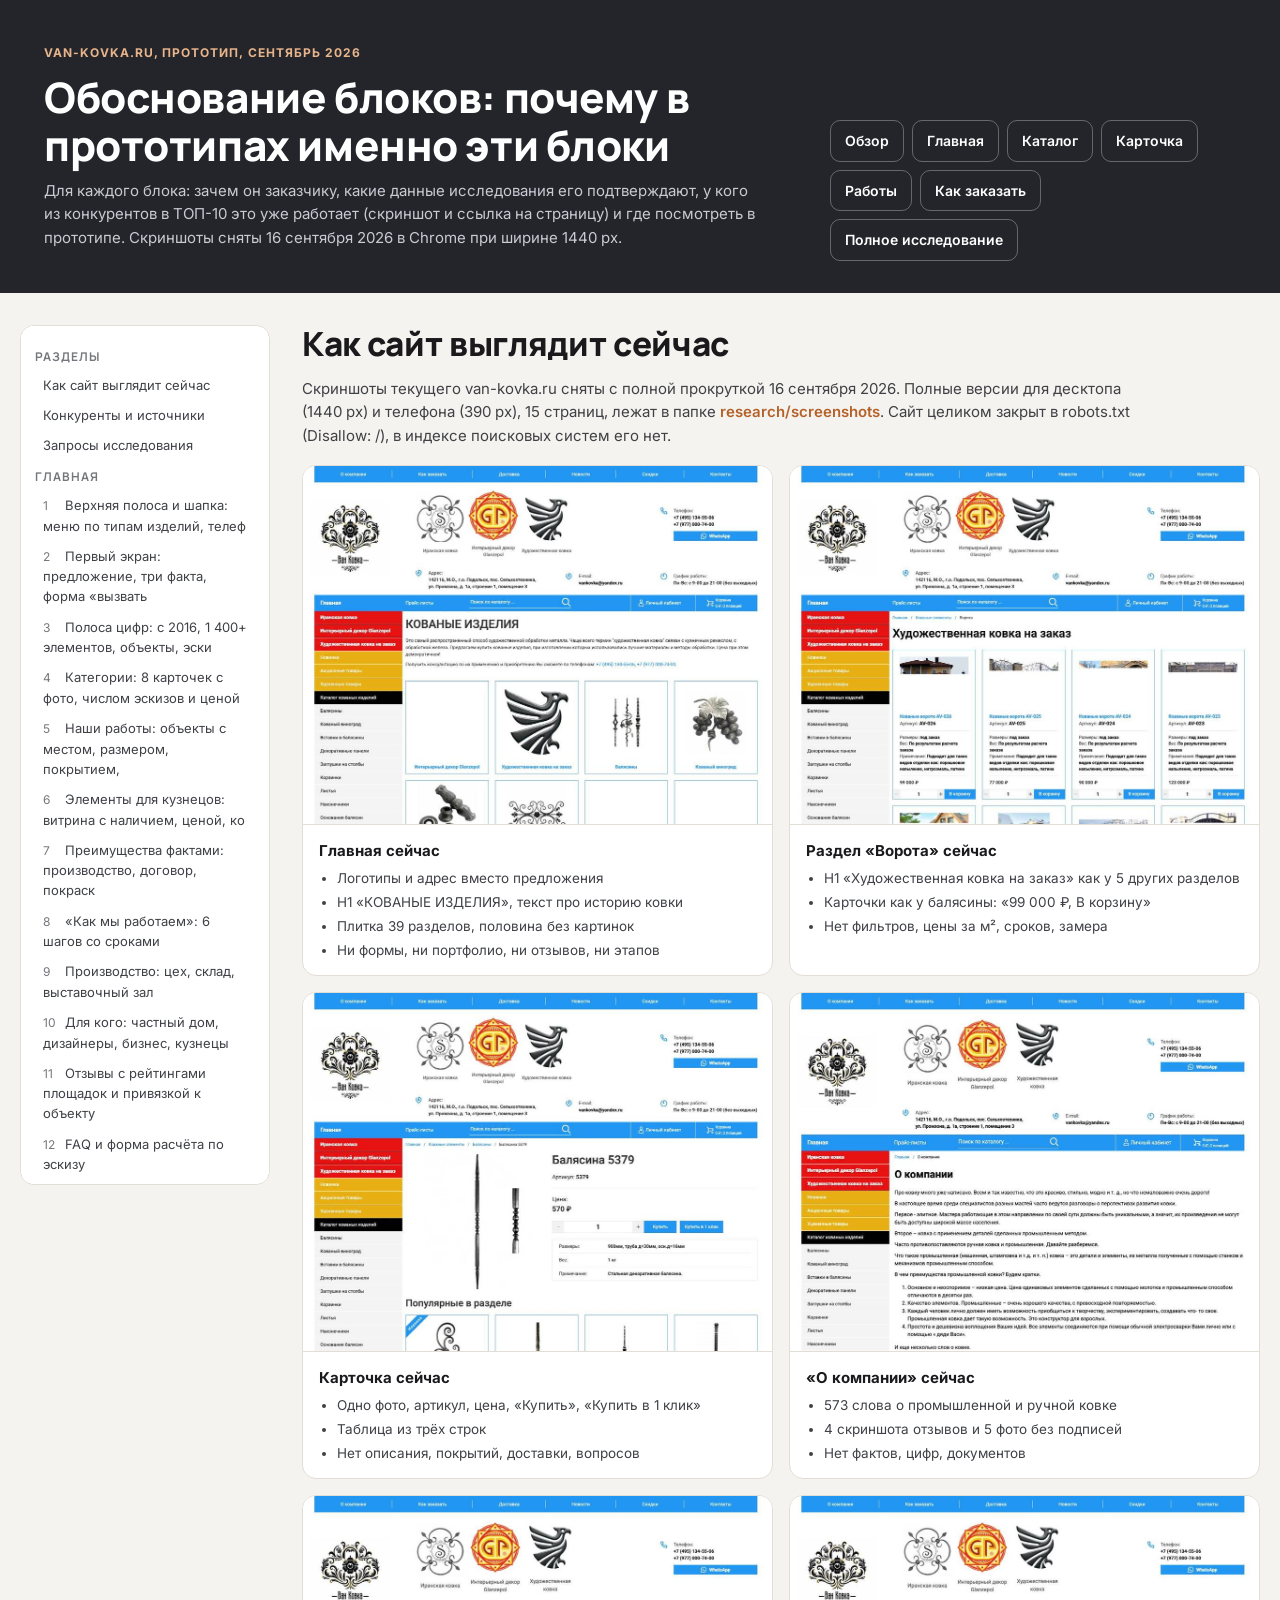
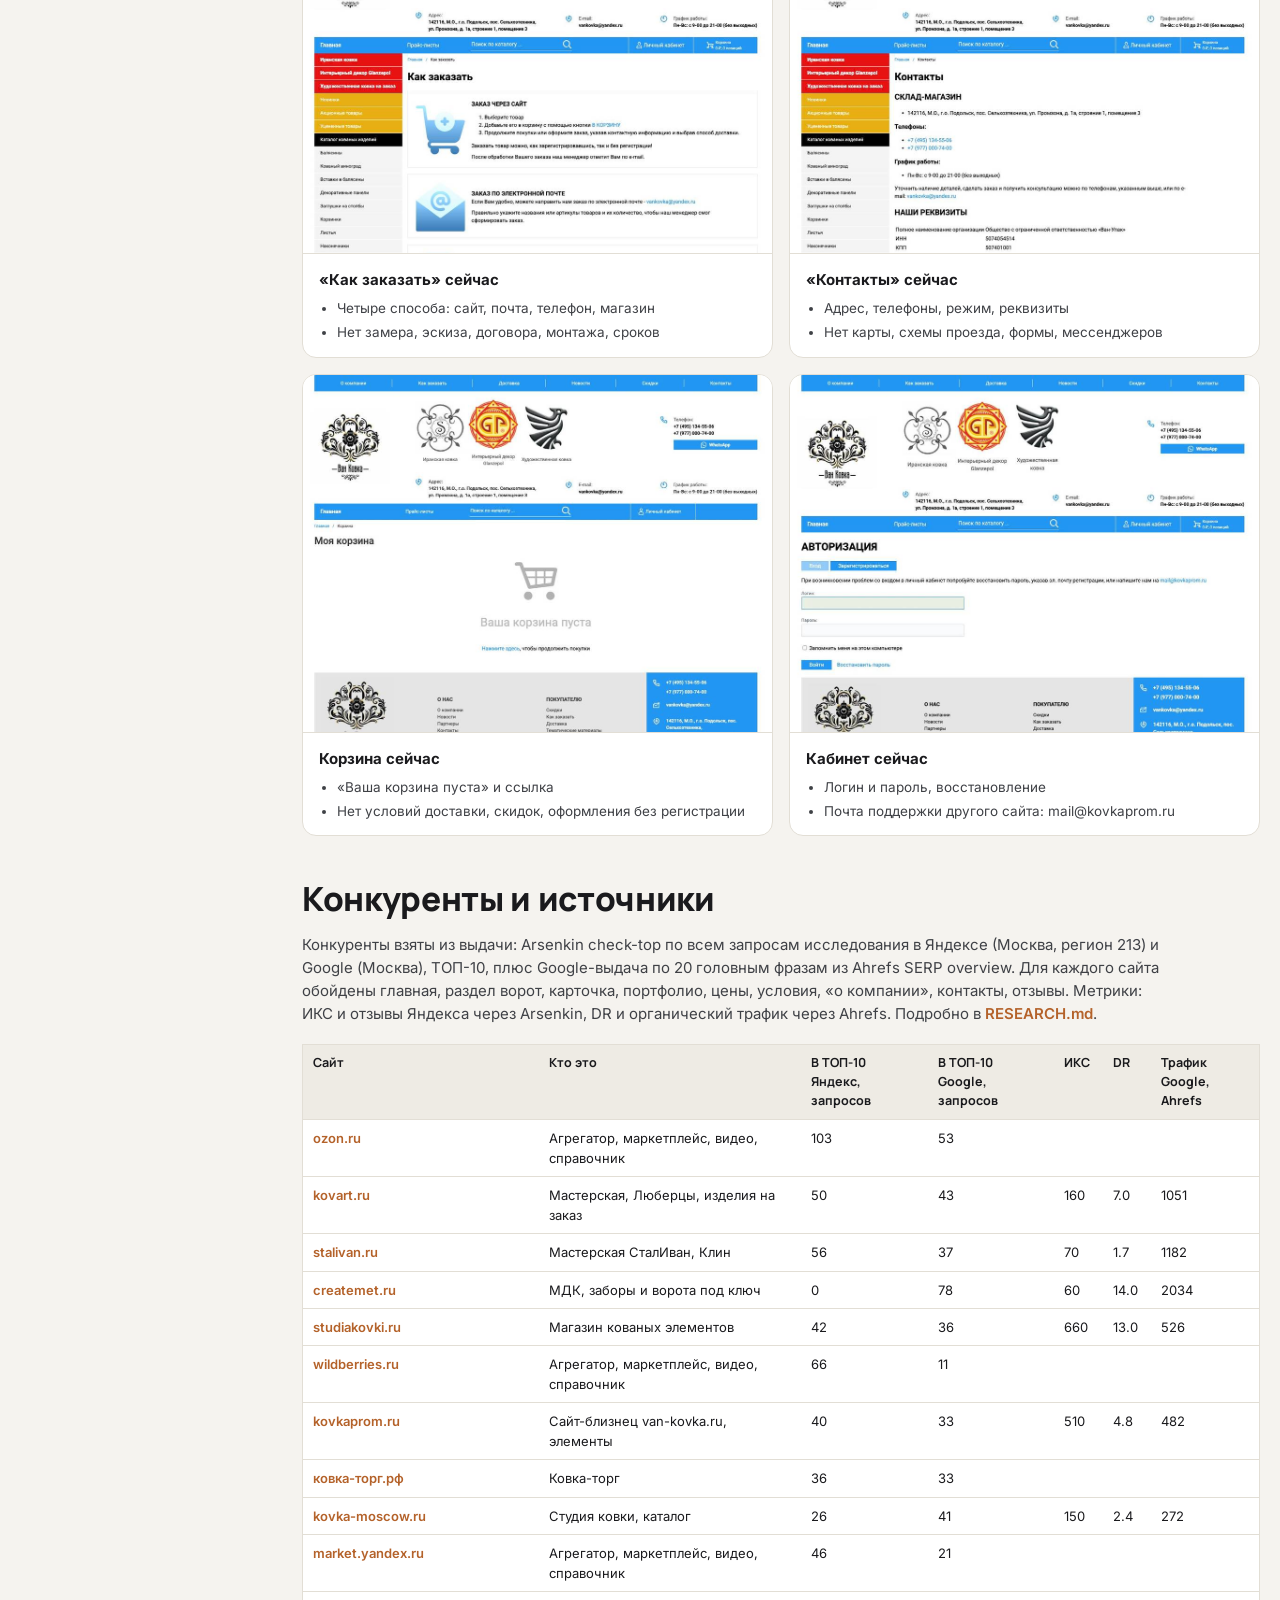
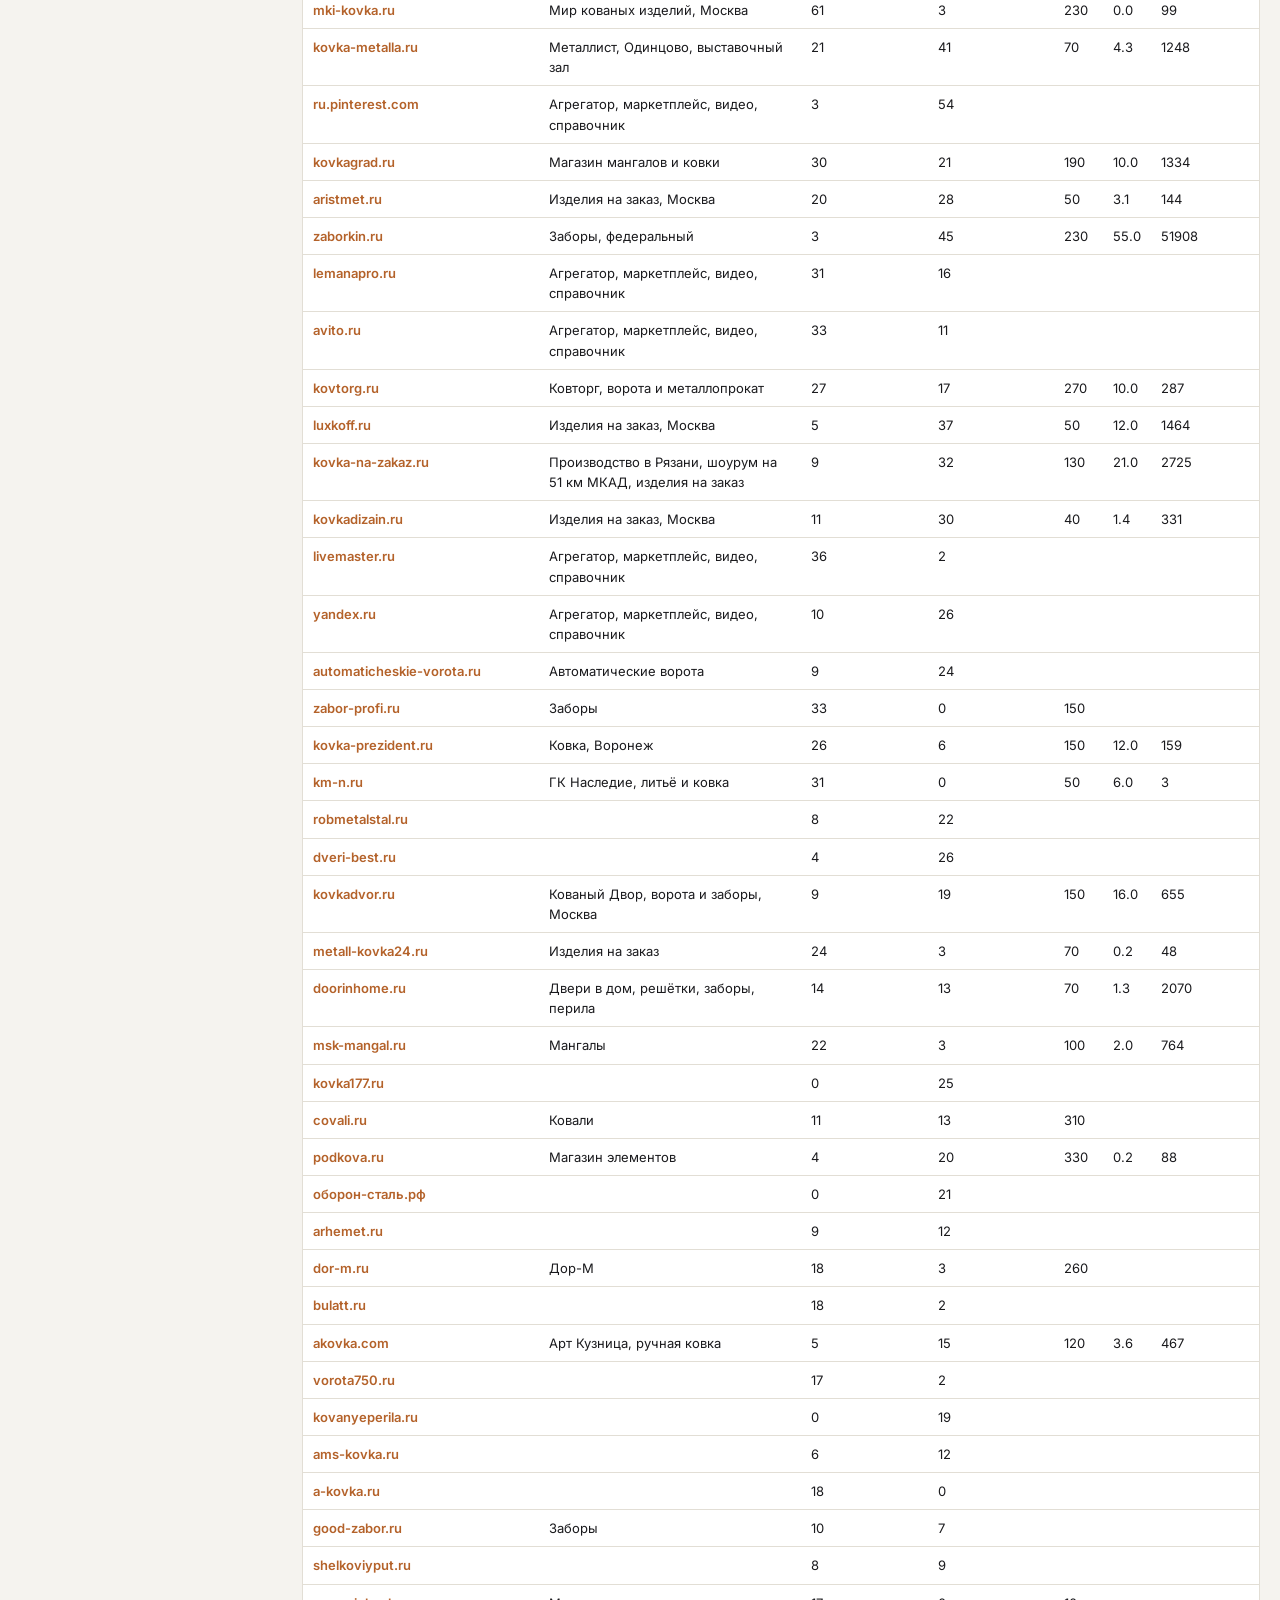
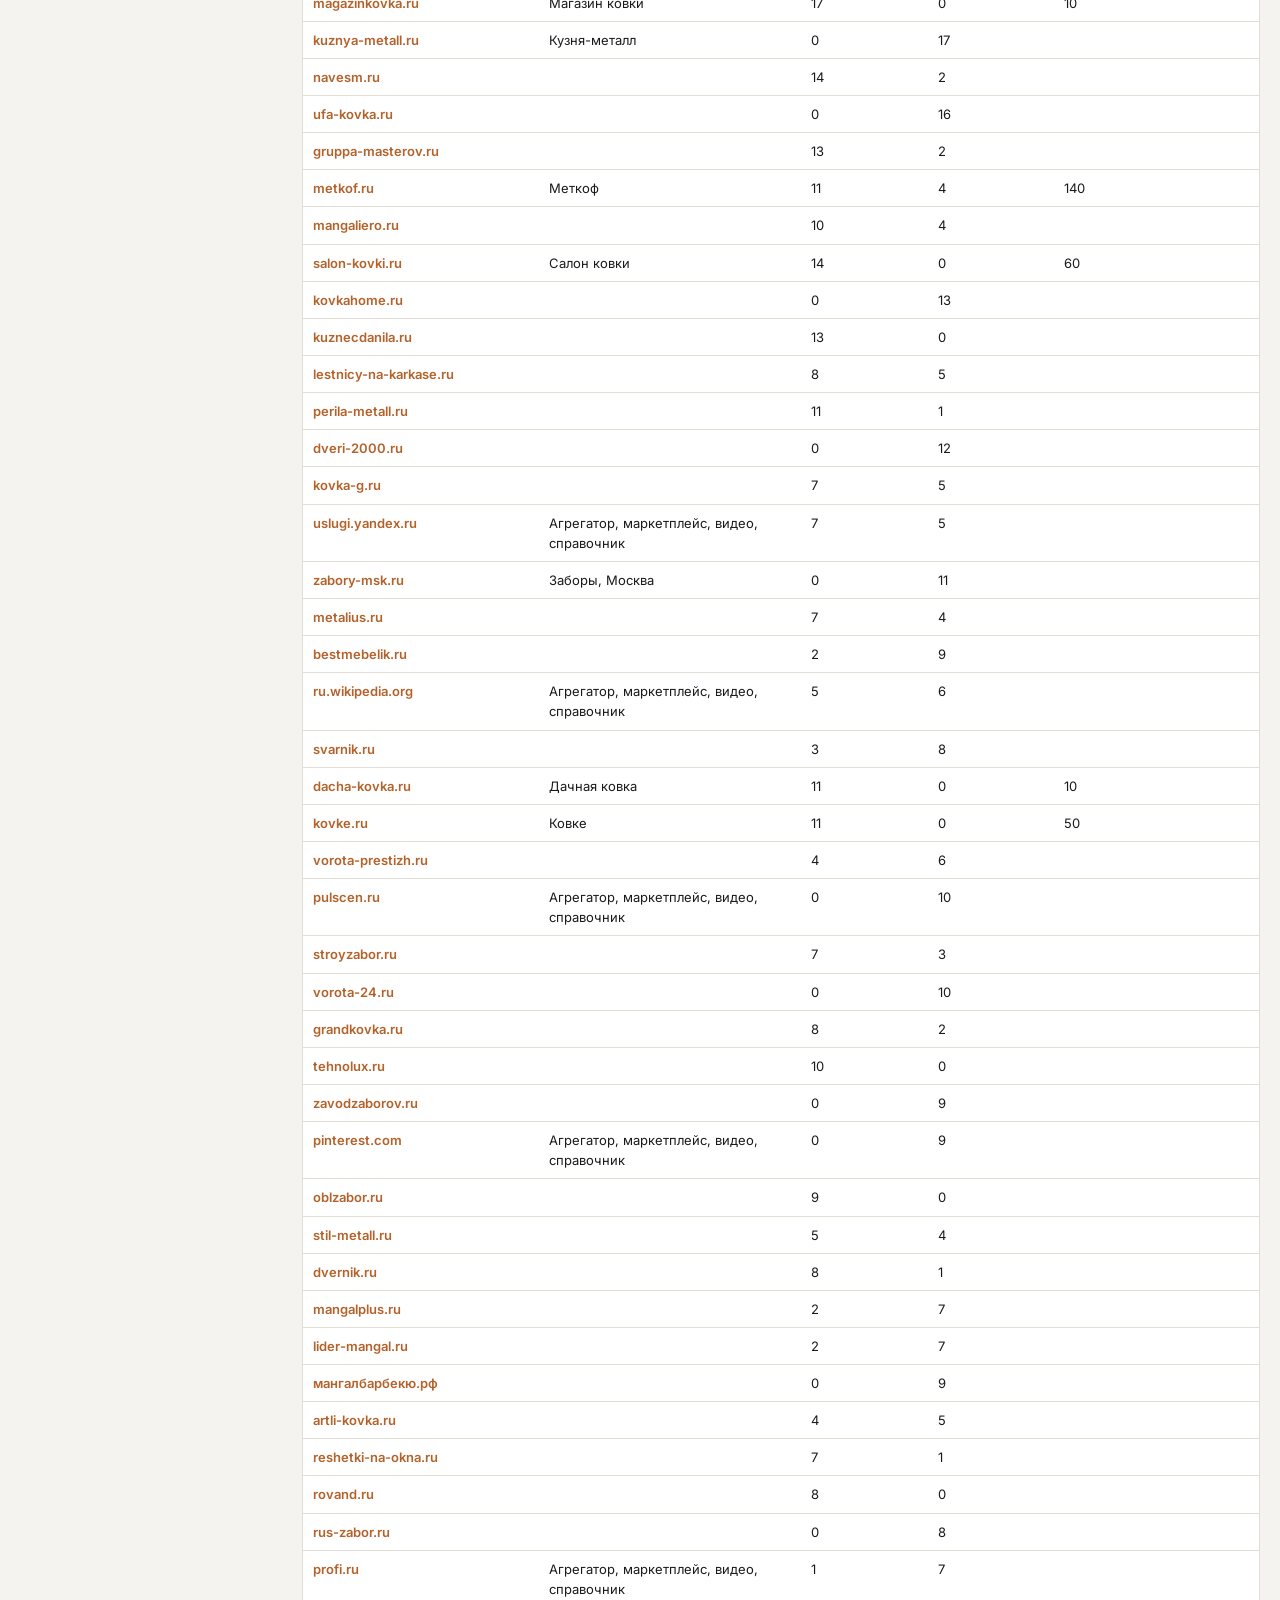
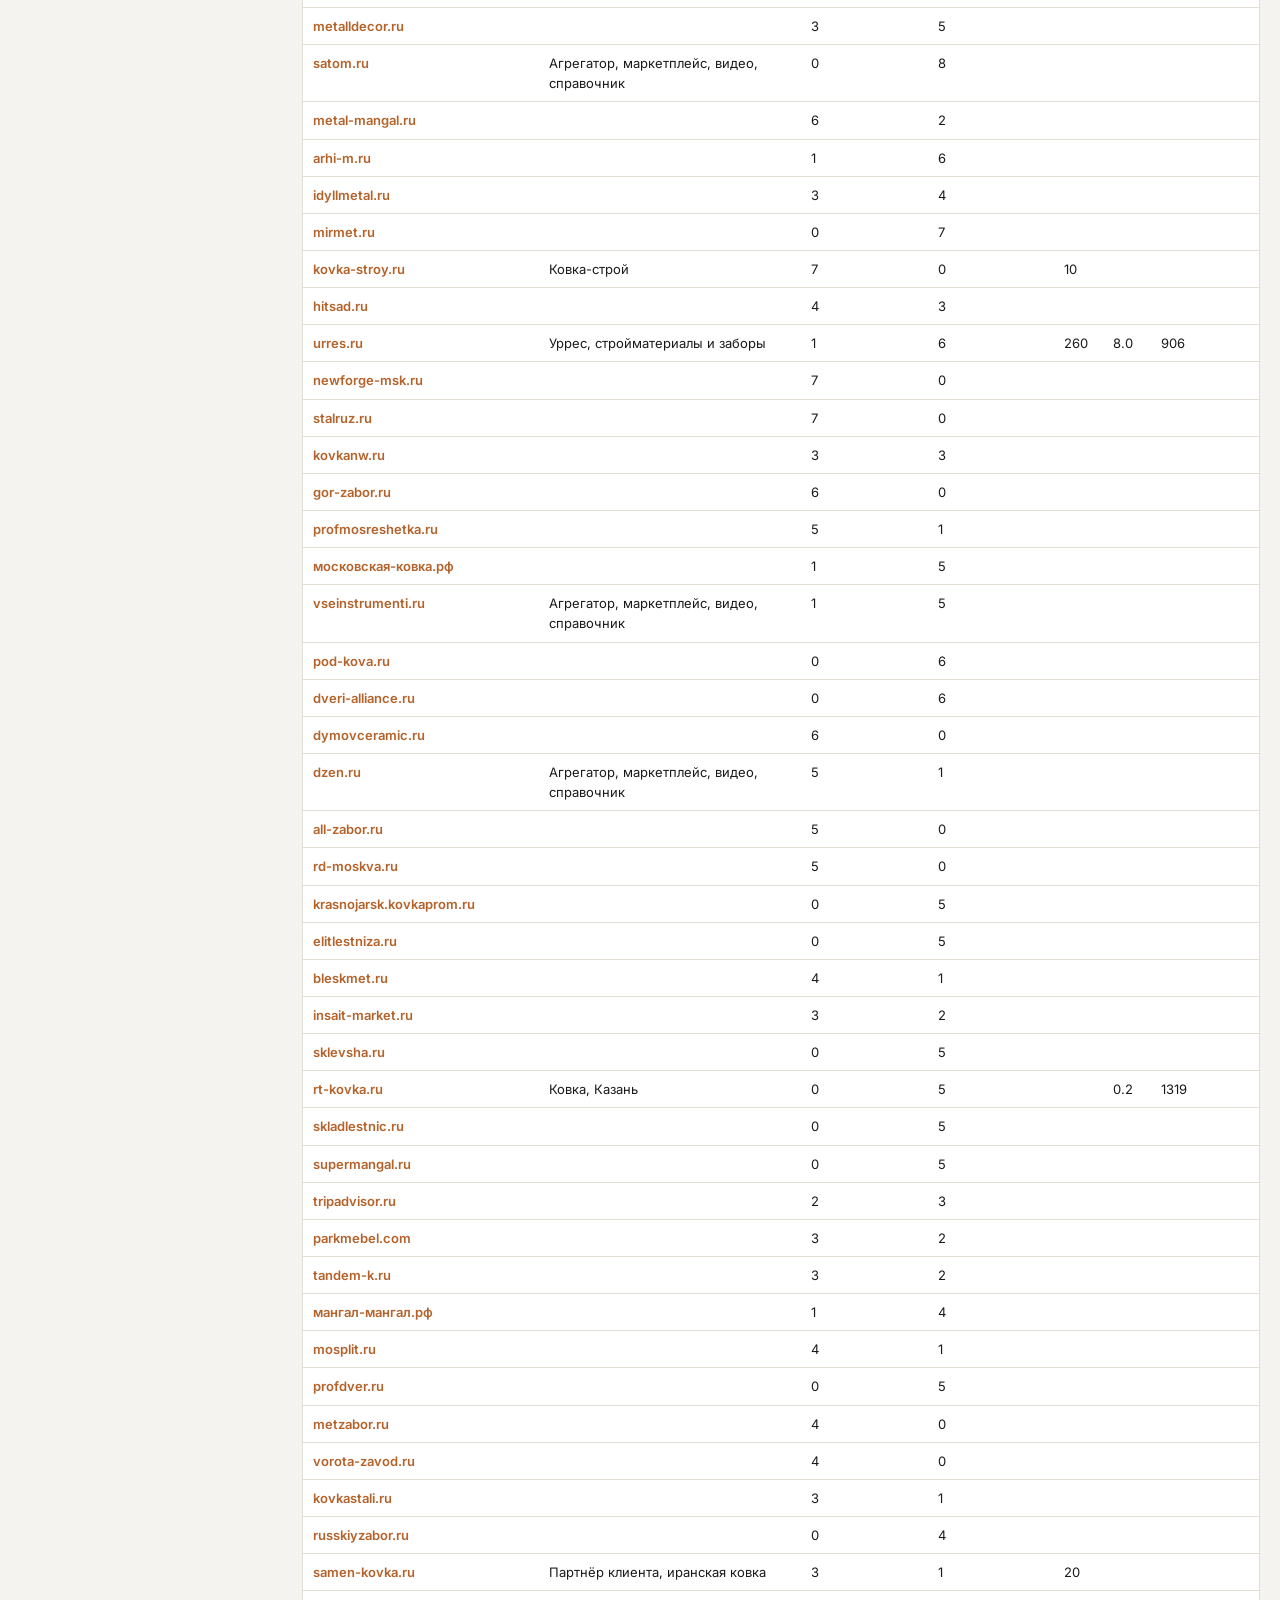
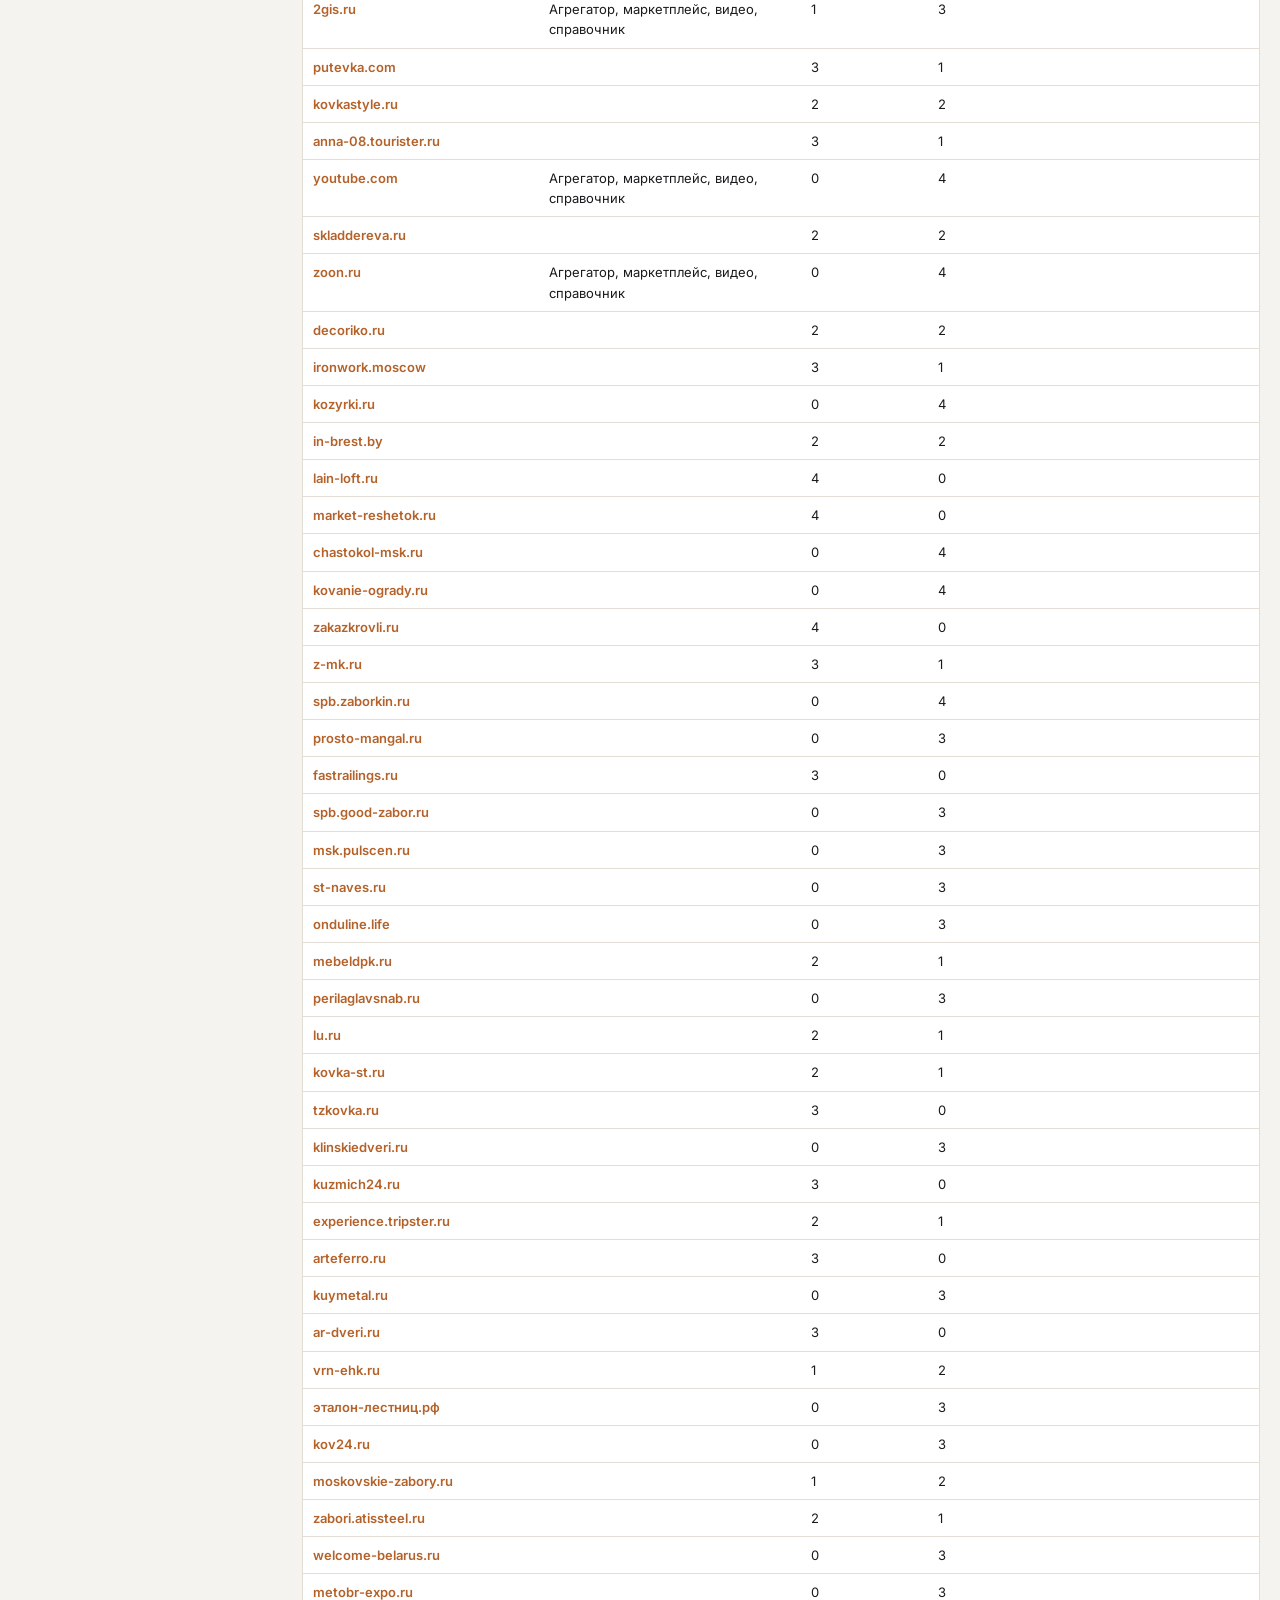
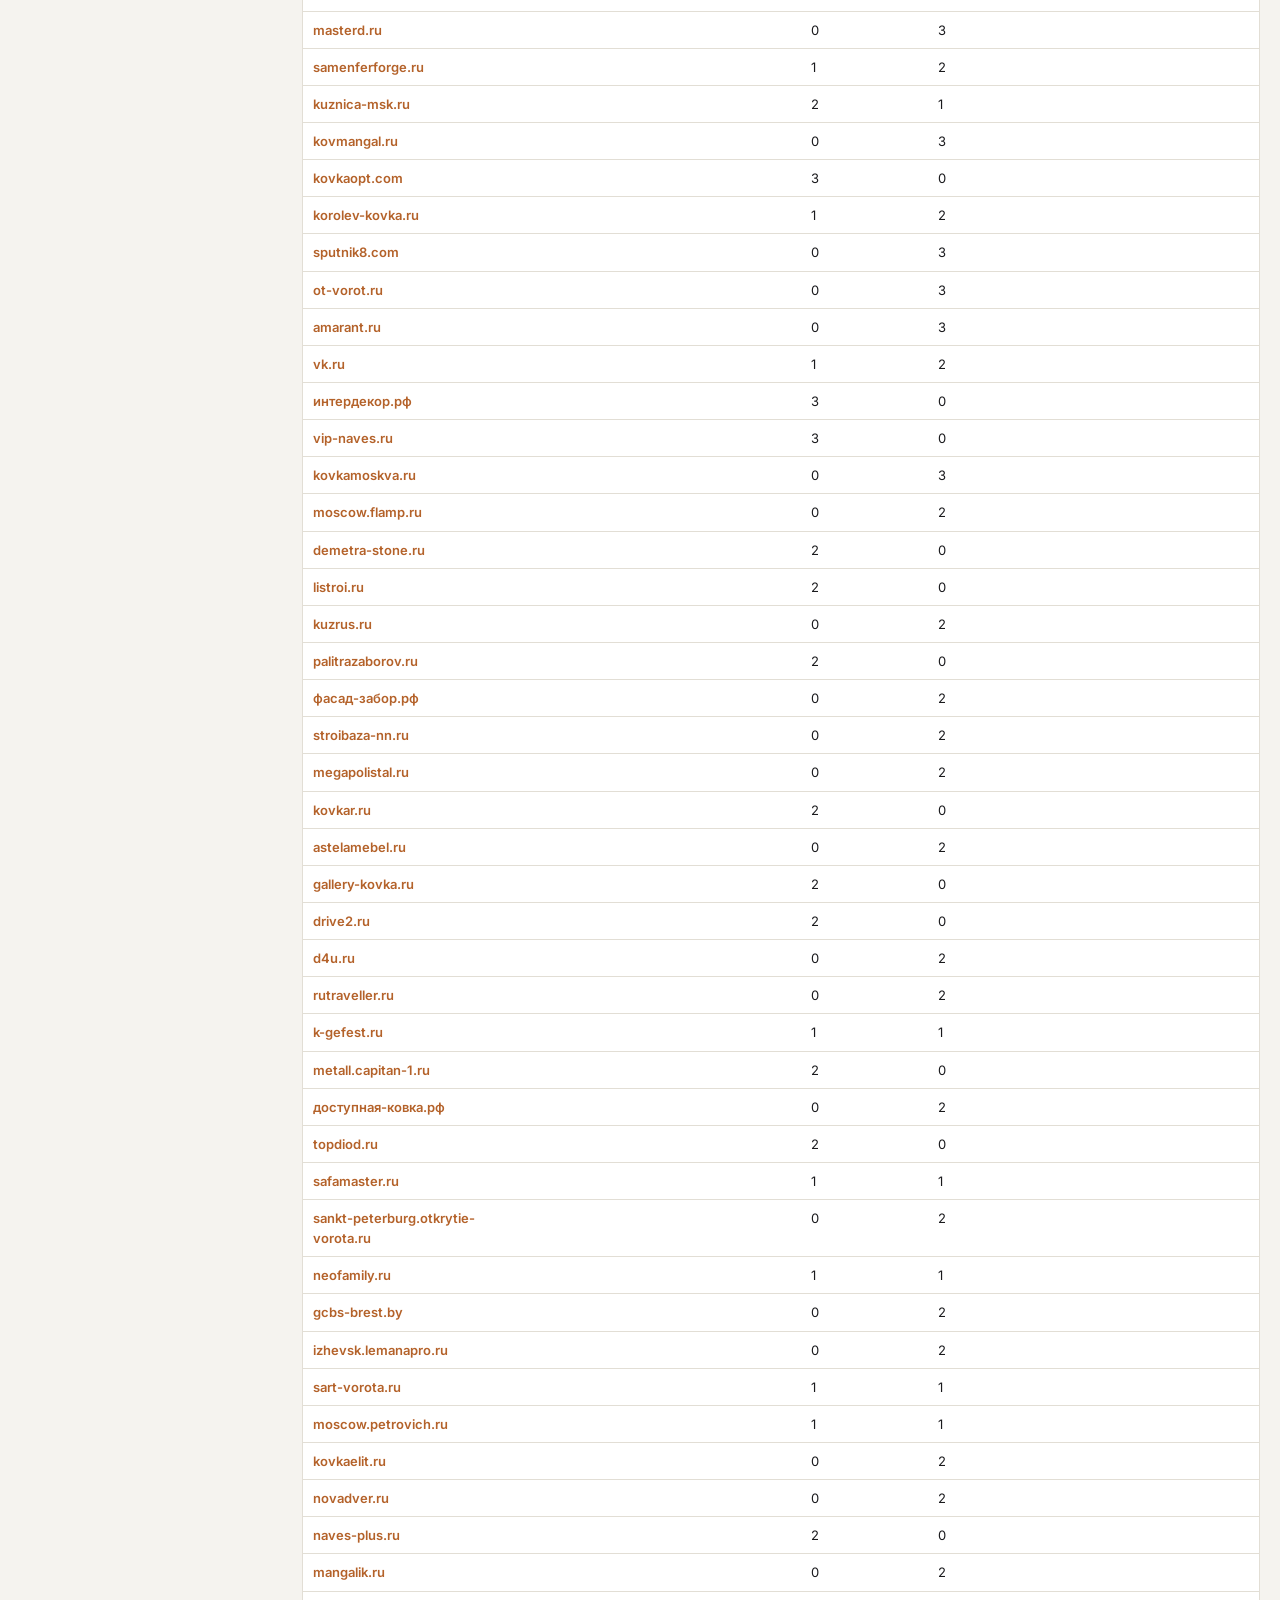
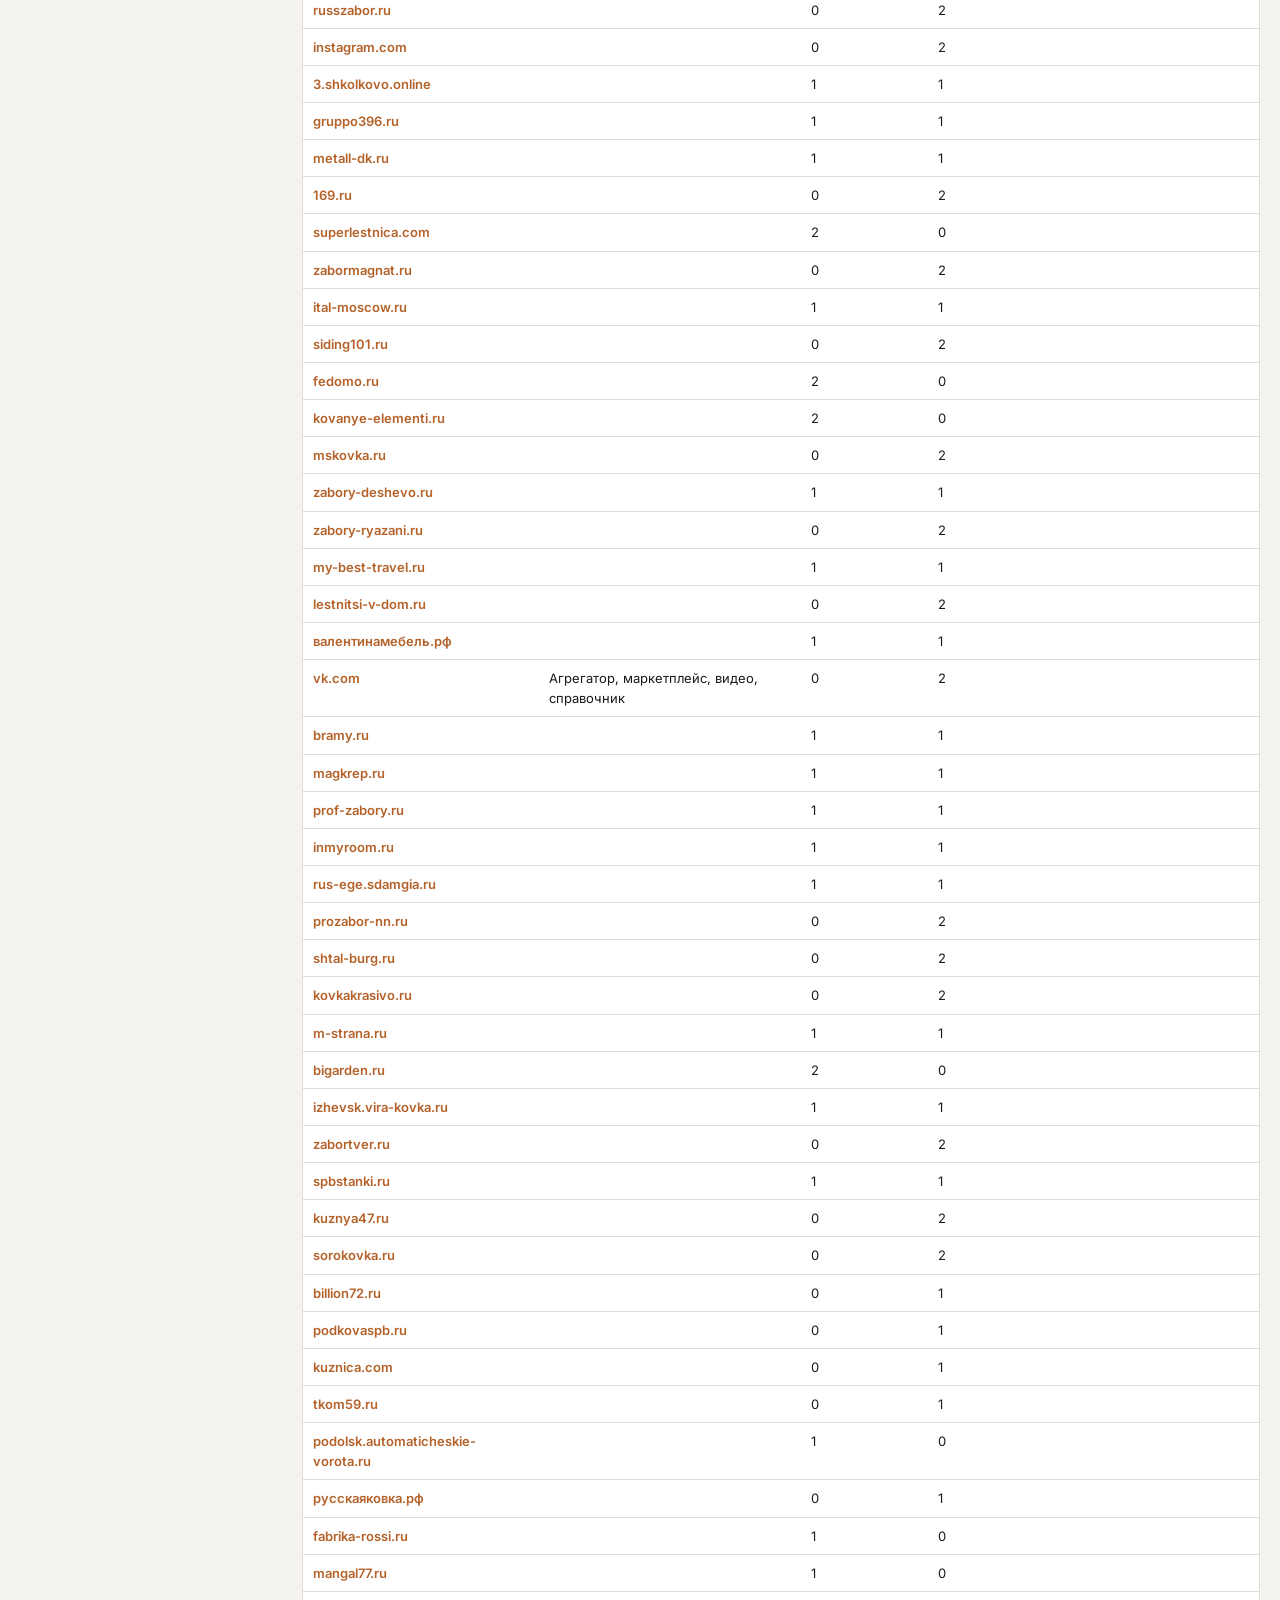
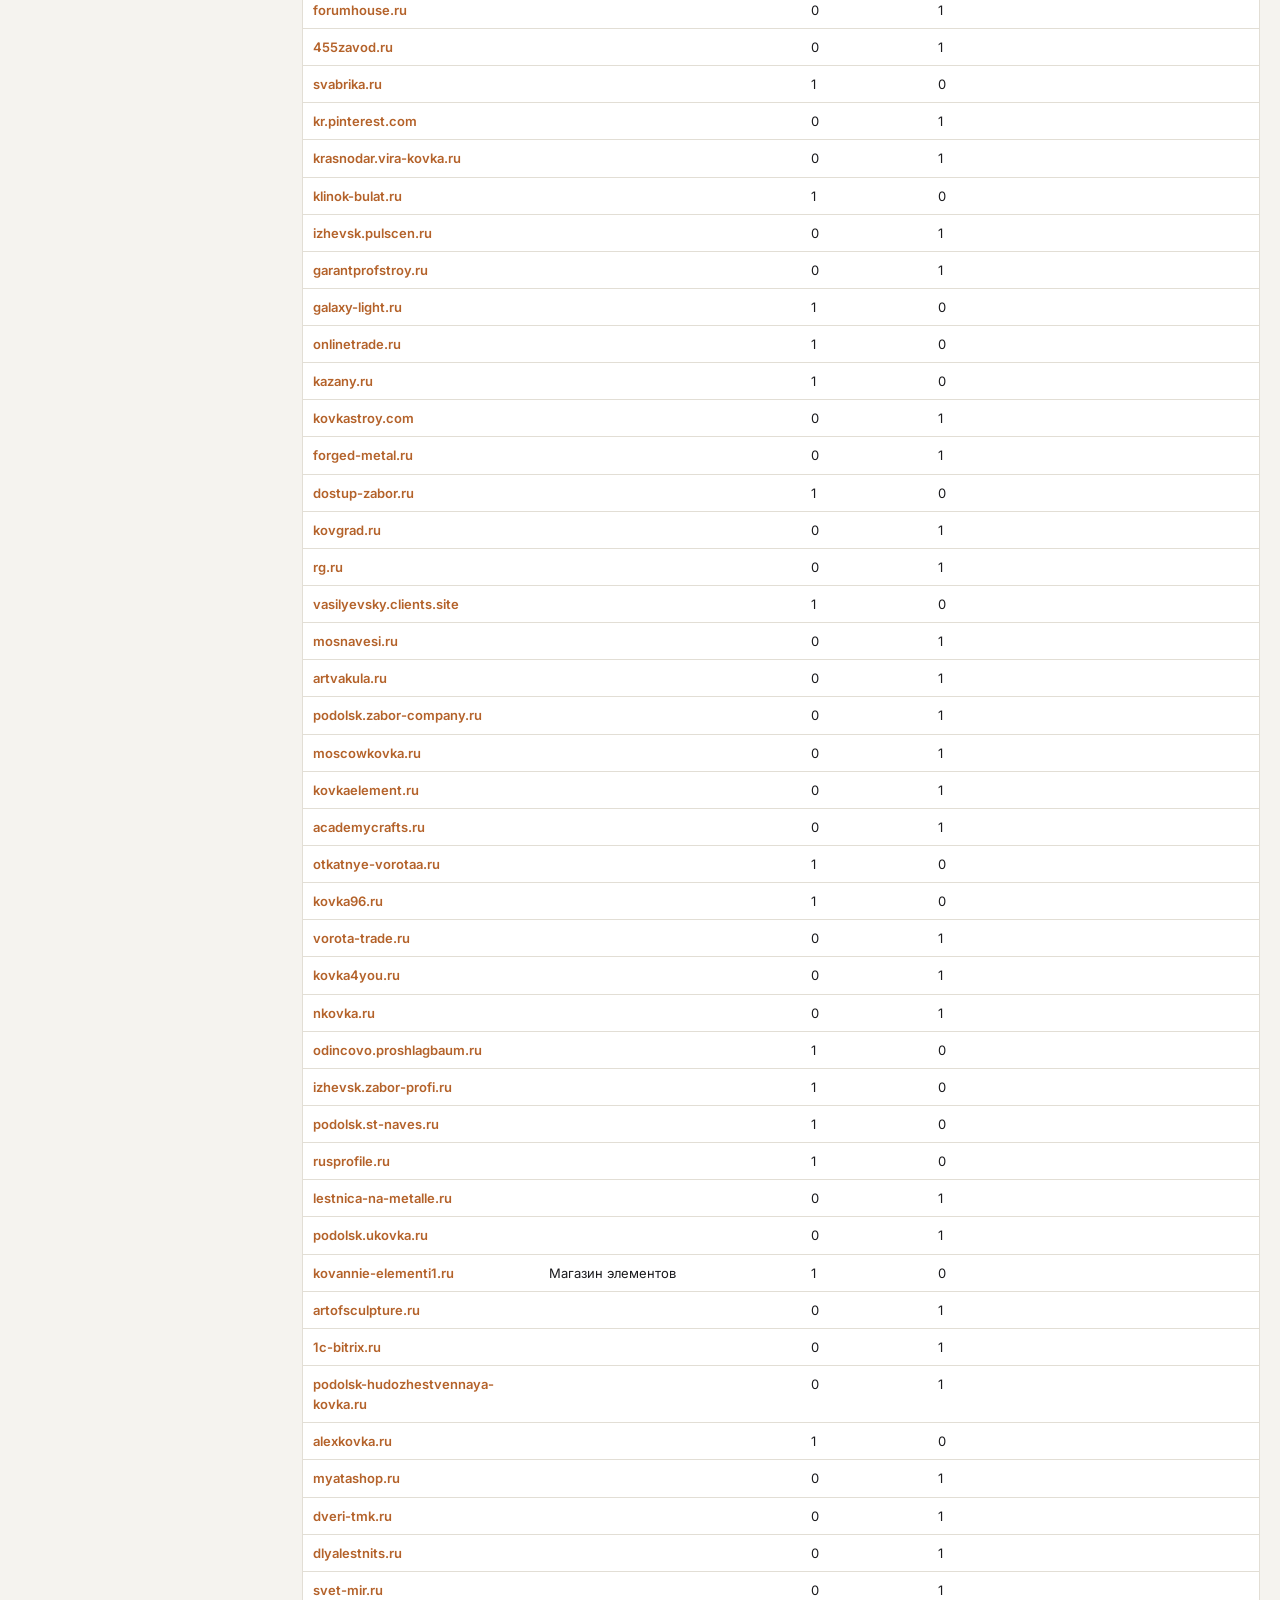
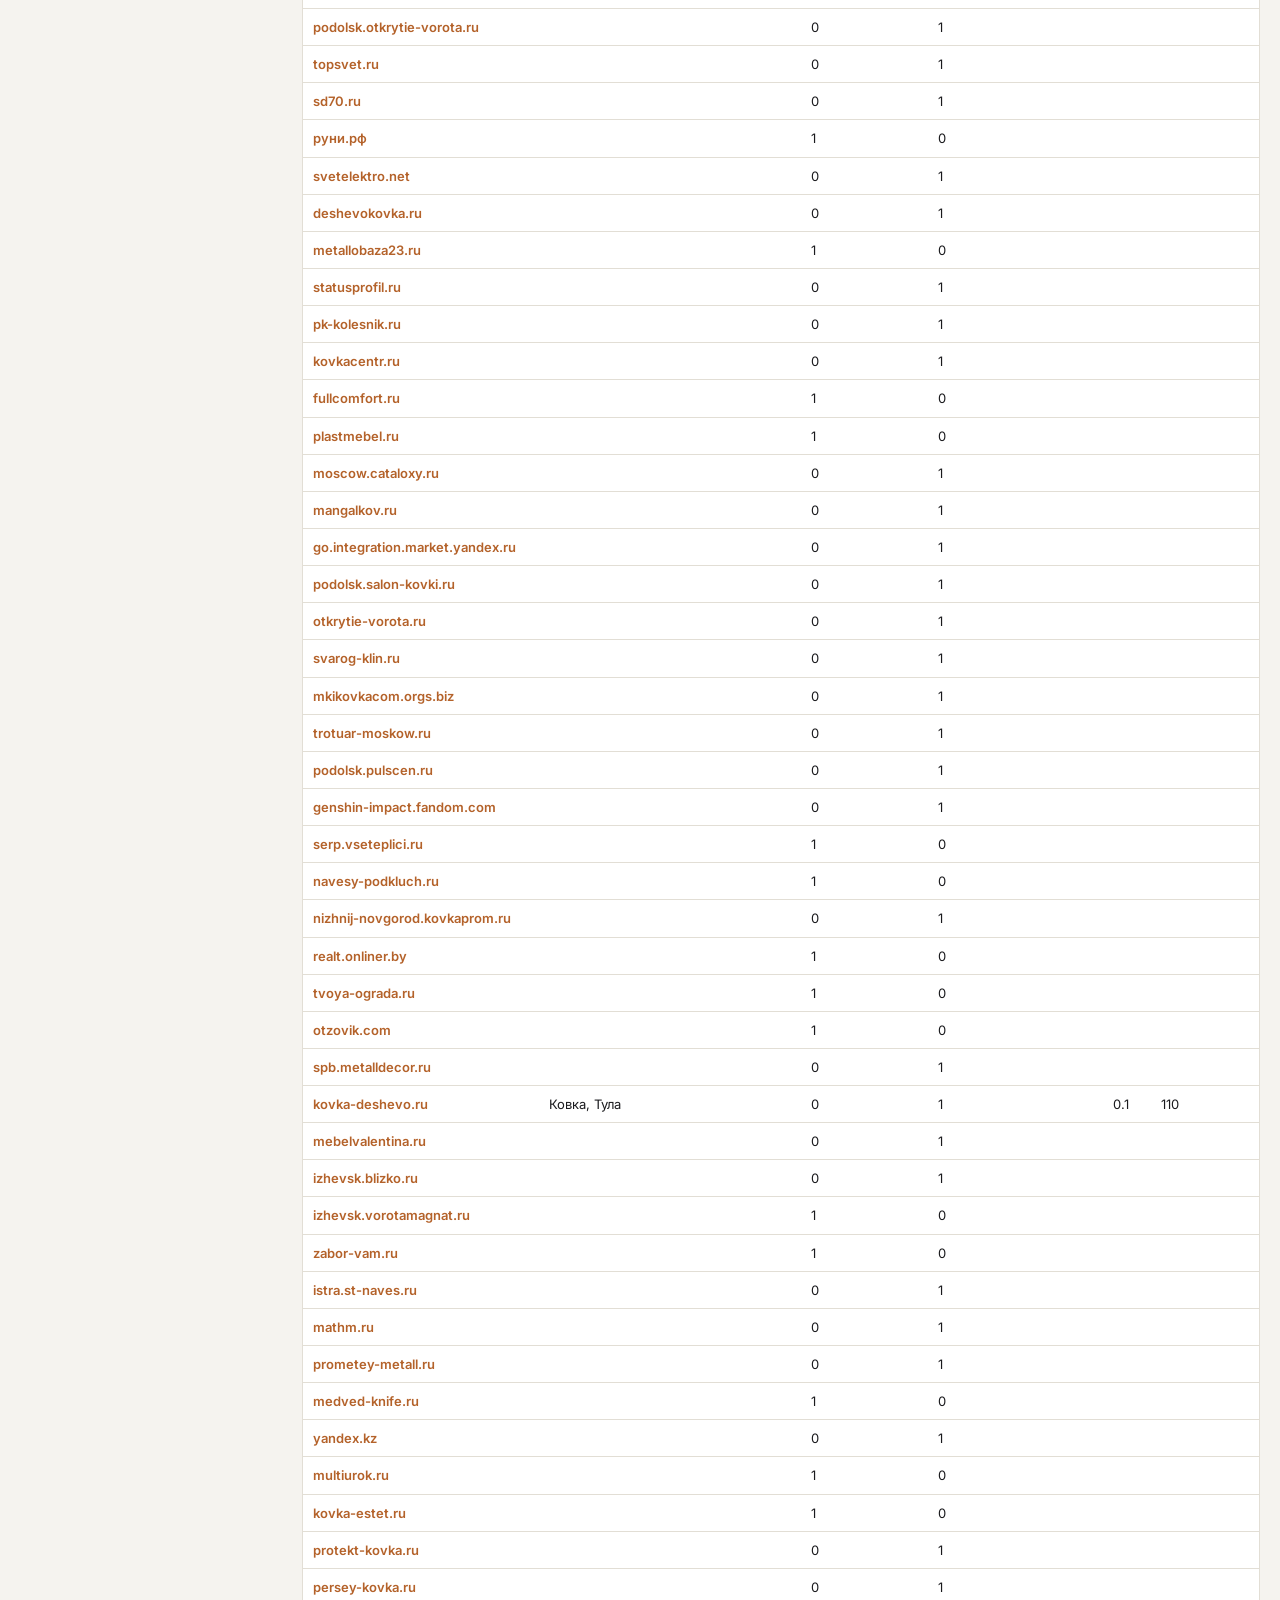
==== rationale.html @ 73a7fd53 "Исследование и прототипы десяти страниц van-kovka.ru: главная, каталог, карточка, работы, объект, пр" ====
<!DOCTYPE html>
<html lang="ru">
<head>
<meta charset="utf-8">
<meta name="viewport" content="width=device-width, initial-scale=1">
<title>Обоснование блоков прототипа Ван-Ковка</title>
<meta name="description" content="Почему в прототипы van-kovka.ru добавлен каждый блок: данные исследования по 176 запросам, скриншоты примеров у конкурентов из ТОП-10 Яндекса и Google и ссылки на их страницы.">
<link rel="preconnect" href="https://fonts.googleapis.com">
<link rel="preconnect" href="https://fonts.gstatic.com" crossorigin>
<link href="https://fonts.googleapis.com/css2?family=Inter:wght@400;500;600;700&family=Manrope:wght@500;700;800&display=swap" rel="stylesheet">
<link rel="icon" href="data:image/svg+xml,%3Csvg xmlns=%27http://www.w3.org/2000/svg%27 viewBox=%270 0 32 32%27%3E%3Crect width=%2732%27 height=%2732%27 rx=%277%27 fill=%27%23B4622A%27/%3E%3Ctext x=%2716%27 y=%2722%27 font-size=%2716%27 font-family=%27Arial%27 font-weight=%27700%27 fill=%27white%27 text-anchor=%27middle%27%3EВ%3C/text%3E%3C/svg%3E">
<link rel="stylesheet" href="assets/styles.css?v=1">
<style>
body{padding-top:0}
.rat-top{background:var(--dark);color:#fff;padding:40px 0 32px}
.rat-top .container{display:grid;grid-template-columns:minmax(0,1.3fr) minmax(0,.7fr);gap:32px;align-items:end}
.rat-top h1{color:#fff;font-size:clamp(28px,3.4vw,42px)}
.rat-top p{color:#C9CBD3;max-width:720px}
.rat-top .links{display:flex;gap:8px;flex-wrap:wrap}
.rat-top .links a{border:1px solid rgba(255,255,255,.3);border-radius:10px;padding:9px 14px;font-weight:600;font-size:14px;color:#fff}
.rat-top .links a:hover{background:rgba(255,255,255,.1)}
.rat-layout{display:grid;grid-template-columns:250px minmax(0,1fr);gap:32px;align-items:start;padding:32px 0 60px}
.rat-nav{position:sticky;top:20px;background:var(--surface);border:1px solid var(--line);border-radius:var(--radius);padding:14px;max-height:calc(100vh - 40px);overflow:auto}
.rat-nav h4{font-size:12px;text-transform:uppercase;letter-spacing:.08em;color:var(--muted);margin:10px 0 6px}
.rat-nav a{display:block;padding:5px 8px;border-radius:8px;font-size:13px;color:var(--ink-2)}
.rat-nav a:hover{background:var(--surface-2);color:var(--ink)}
.rat-nav .n{display:inline-block;width:22px;color:var(--muted);font-size:12px}
.rat-sec{margin-bottom:44px}
.rat-sec > h2{margin-bottom:14px}
.rat{background:var(--surface);border:1px solid var(--line);border-radius:var(--radius);padding:22px;margin-bottom:16px;display:grid;grid-template-columns:minmax(0,1fr) minmax(0,1.1fr);gap:24px}
.rat > *,.rat-layout > *,.shots > *,.was-grid > *{min-width:0}
.rat .head{grid-column:1/-1;display:flex;align-items:flex-start;gap:12px;flex-wrap:wrap}
.rat .head h3{font-size:18px;flex:1;min-width:240px}
.rat .num{font-family:var(--font-h);font-weight:800;color:var(--brand);font-size:20px;min-width:34px}
.tagchip{display:inline-flex;align-items:center;border-radius:6px;padding:5px 9px;font-size:11.5px;font-weight:700;color:#fff;white-space:nowrap}
.tagchip.old{background:var(--tag-old)}.tagchip.res{background:var(--tag-res)}.tagchip.mix{background:linear-gradient(90deg,var(--tag-old) 0 50%,var(--tag-res) 50% 100%)}
.rat .why b,.rat .data b{display:block;font-size:12px;text-transform:uppercase;letter-spacing:.08em;color:var(--muted);margin-bottom:6px}
.rat .why p{font-size:14.5px;color:var(--ink-2);margin-bottom:12px}
.rat .data ul{margin:0 0 12px;padding-left:18px;font-size:14px;color:var(--ink-2);display:grid;gap:4px}
.rat .proto{font-size:13.5px}
.rat .proto a{color:var(--brand);font-weight:600}
.shots{display:grid;gap:12px}
.shots figure{margin:0;background:var(--surface-2);border:1px solid var(--line);border-radius:12px;overflow:hidden}
.shots figure a{display:block}
.shots img{width:100%;height:auto;display:block}
.shots figcaption{padding:10px 12px;font-size:12.5px;color:var(--ink-2);display:flex;justify-content:space-between;gap:10px;flex-wrap:wrap}
.shots figcaption a{color:var(--brand);font-weight:600;white-space:nowrap}
.shots.two{grid-template-columns:1fr 1fr}
.was-grid{display:grid;grid-template-columns:repeat(2,1fr);gap:16px}
.was{background:var(--surface);border:1px solid var(--line);border-radius:var(--radius);overflow:hidden}
.was img{width:100%;display:block;border-bottom:1px solid var(--line)}
.was .b{padding:14px 16px}
.was .b b{display:block;margin-bottom:6px}
.was ul{margin:0;padding-left:18px;font-size:13.5px;color:var(--ink-2);display:grid;gap:3px}
.src-table{width:100%;border-collapse:collapse;font-size:13px;background:#fff;border:1px solid var(--line)}
.src-table th,.src-table td{padding:8px 10px;border-bottom:1px solid var(--line);text-align:left;vertical-align:top}
.src-table th{background:var(--surface-2);font-family:var(--font-h);font-size:12.5px}
.src-table a{color:var(--brand);font-weight:600}
.sub{color:var(--ink-2);margin-bottom:18px;max-width:860px}
.sub a{color:var(--brand);font-weight:600}
@media (max-width:1024px){.rat-layout{grid-template-columns:minmax(0,1fr)}.rat-nav{position:static;max-height:none}.rat{grid-template-columns:minmax(0,1fr)}.rat-top .container{grid-template-columns:1fr}}
@media (max-width:720px){html,body{overflow-x:hidden}.was-grid,.shots.two{grid-template-columns:minmax(0,1fr)}.rat{padding:16px}.rat .head h3{min-width:0}.shots figcaption a{white-space:normal}.src-table{display:block;overflow:auto}}
</style>
</head>
<body>
<div class="rat-top">
  <div class="container">
    <div>
      <span class="eyebrow" style="color:#E8B48A">van-kovka.ru, прототип, сентябрь 2026</span>
      <h1>Обоснование блоков: почему в прототипах именно эти блоки</h1>
      <p style="margin-top:10px">Для каждого блока: зачем он заказчику, какие данные исследования его подтверждают, у кого из конкурентов в ТОП-10 это уже работает (скриншот и ссылка на страницу) и где посмотреть в прототипе. Скриншоты сняты 16 сентября 2026 в Chrome при ширине 1440 px.</p>
    </div>
    <div class="links">
      <a href="index.html">Обзор</a>
      <a href="prototypes/home.html">Главная</a>
      <a href="prototypes/catalog.html">Каталог</a>
      <a href="prototypes/product.html">Карточка</a>
      <a href="prototypes/portfolio.html">Работы</a>
      <a href="prototypes/order.html">Как заказать</a>
      <a href="https://github.com/takedown-desing/van-kovka-prototype/blob/main/research/RESEARCH.md" target="_blank" rel="noopener">Полное исследование</a>
    </div>
  </div>
</div>

<div class="container rat-layout">
  <aside class="rat-nav">
    <h4>Разделы</h4>
    <a href="#was">Как сайт выглядит сейчас</a>
    <a href="#sources">Конкуренты и источники</a>
    <a href="#queries">Запросы исследования</a>
    <h4>Главная</h4><a href="#h1"><span class="n">1</span>Верхняя полоса и шапка: меню по типам изделий, телеф</a><a href="#h2"><span class="n">2</span>Первый экран: предложение, три факта, форма «вызвать</a><a href="#h3"><span class="n">3</span>Полоса цифр: с 2016, 1 400+ элементов, объекты, эски</a><a href="#h4"><span class="n">4</span>Категории: 8 карточек с фото, числом эскизов и ценой</a><a href="#h5"><span class="n">5</span>Наши работы: объекты с местом, размером, покрытием, </a><a href="#h6"><span class="n">6</span>Элементы для кузнецов: витрина с наличием, ценой, ко</a><a href="#h7"><span class="n">7</span>Преимущества фактами: производство, договор, покраск</a><a href="#h8"><span class="n">8</span>«Как мы работаем»: 6 шагов со сроками</a><a href="#h9"><span class="n">9</span>Производство: цех, склад, выставочный зал</a><a href="#h10"><span class="n">10</span>Для кого: частный дом, дизайнеры, бизнес, кузнецы</a><a href="#h11"><span class="n">11</span>Отзывы с рейтингами площадок и привязкой к объекту</a><a href="#h12"><span class="n">12</span>FAQ и форма расчёта по эскизу</a><h4>Каталог: кованые ворота</h4><a href="#c1"><span class="n">13</span>Заголовок раздела: число эскизов, цена «от» за м², с</a><a href="#c2"><span class="n">14</span>Быстрые фильтры по назначению и фильтр по параметрам</a><a href="#c3"><span class="n">15</span>Карточки эскизов: тип, рисунок, цена «от» за м², ори</a><a href="#c4"><span class="n">16</span>Лид-карточки в сетке: свой эскиз и замер</a><a href="#c5"><span class="n">17</span>Из чего складывается цена, этапы, установленные воро</a><a href="#c6"><span class="n">18</span>Магазин элементов: разделы, фильтр по высоте и сечен</a><h4>Карточка изделия</h4><a href="#p1"><span class="n">19</span>Галерея крупных планов и «коротко» о ворота</a><a href="#p2"><span class="n">20</span>Блок расчёта: цена «от» с пересчётом, исполнение, по</a><a href="#p3"><span class="n">21</span>Табы: характеристики, материалы и покраска, комплект</a><a href="#p4"><span class="n">22</span>Где стоят эти ворота, дополнения к заказу, похожие э</a><h4>Наши работы и объект</h4><a href="#w1"><span class="n">23</span>Портфолио: фильтр по типу и району, карточки объекто</a><a href="#w2"><span class="n">24</span>Карта объектов, отзывы по объектам, «Заказать похоже</a><a href="#w3"><span class="n">25</span>Карточка объекта: задача, факты, фото, ход работы по</a><h4>О производстве</h4><a href="#a1"><span class="n">26</span>Производство: фото цеха, склада, образцов, мастеров;</a><a href="#a2"><span class="n">27</span>Команда, документы и сертификаты, партнёры, отзывы, </a><h4>Как заказать</h4><a href="#o1"><span class="n">28</span>Как заказать: шесть шагов для изделий и четыре для э</a><a href="#o2"><span class="n">29</span>Замер: что делает замерщик, когда бесплатно, зона вы</a><a href="#o3"><span class="n">30</span>Доставка и самовывоз</a><a href="#o4"><span class="n">31</span>Монтаж, оплата и гарантия</a><h4>Контакты</h4><a href="#k1"><span class="n">32</span>Контакты: карта, адреса цеха и магазина, схема проез</a><h4>Корзина и кабинет</h4><a href="#r1"><span class="n">33</span>Корзина: элементы с остатком, изделие на заказ как з</a><a href="#r2"><span class="n">34</span>Личный кабинет: статус изделия по этапам с фото из ц</a>
    <h4>Прочее</h4>
    <a href="#removed">Что убрали</a>
  </aside>

  <main>
    <section class="rat-sec" id="was">
      <h2>Как сайт выглядит сейчас</h2>
      <p class="sub">Скриншоты текущего van-kovka.ru сняты с полной прокруткой 16 сентября 2026. Полные версии для десктопа (1440 px) и телефона (390 px), 15 страниц, лежат в папке <a href="https://github.com/takedown-desing/van-kovka-prototype/tree/main/research/screenshots" target="_blank" rel="noopener">research/screenshots</a>. Сайт целиком закрыт в robots.txt (Disallow: /), в индексе поисковых систем его нет.</p>
      <div class="was-grid"><div class="was"><a href="research/screenshots/van-kovka_home_desktop.jpeg" target="_blank" rel="noopener"><img src="research/screenshots/was/was-home-top.jpg" alt="Главная сейчас" loading="lazy"></a><div class="b"><b>Главная сейчас</b><ul><li>Логотипы и адрес вместо предложения</li><li>H1 «КОВАНЫЕ ИЗДЕЛИЯ», текст про историю ковки</li><li>Плитка 39 разделов, половина без картинок</li><li>Ни формы, ни портфолио, ни отзывов, ни этапов</li></ul></div></div><div class="was"><a href="research/screenshots/van-kovka_vorota_desktop.jpeg" target="_blank" rel="noopener"><img src="research/screenshots/was/was-vorota-top.jpg" alt="Раздел «Ворота» сейчас" loading="lazy"></a><div class="b"><b>Раздел «Ворота» сейчас</b><ul><li>H1 «Художественная ковка на заказ» как у 5 других разделов</li><li>Карточки как у балясины: «99 000 ₽, В корзину»</li><li>Нет фильтров, цены за м², сроков, замера</li></ul></div></div><div class="was"><a href="research/screenshots/van-kovka_product_desktop.jpeg" target="_blank" rel="noopener"><img src="research/screenshots/was/was-product-top.jpg" alt="Карточка сейчас" loading="lazy"></a><div class="b"><b>Карточка сейчас</b><ul><li>Одно фото, артикул, цена, «Купить», «Купить в 1 клик»</li><li>Таблица из трёх строк</li><li>Нет описания, покрытий, доставки, вопросов</li></ul></div></div><div class="was"><a href="research/screenshots/van-kovka_about_desktop.jpeg" target="_blank" rel="noopener"><img src="research/screenshots/was/was-about-top.jpg" alt="«О компании» сейчас" loading="lazy"></a><div class="b"><b>«О компании» сейчас</b><ul><li>573 слова о промышленной и ручной ковке</li><li>4 скриншота отзывов и 5 фото без подписей</li><li>Нет фактов, цифр, документов</li></ul></div></div><div class="was"><a href="research/screenshots/van-kovka_zakaz_desktop.jpeg" target="_blank" rel="noopener"><img src="research/screenshots/was/was-zakaz-top.jpg" alt="«Как заказать» сейчас" loading="lazy"></a><div class="b"><b>«Как заказать» сейчас</b><ul><li>Четыре способа: сайт, почта, телефон, магазин</li><li>Нет замера, эскиза, договора, монтажа, сроков</li></ul></div></div><div class="was"><a href="research/screenshots/van-kovka_contacts_desktop.jpeg" target="_blank" rel="noopener"><img src="research/screenshots/was/was-contacts-top.jpg" alt="«Контакты» сейчас" loading="lazy"></a><div class="b"><b>«Контакты» сейчас</b><ul><li>Адрес, телефоны, режим, реквизиты</li><li>Нет карты, схемы проезда, формы, мессенджеров</li></ul></div></div><div class="was"><a href="research/screenshots/van-kovka_cart_desktop.jpeg" target="_blank" rel="noopener"><img src="research/screenshots/was/was-cart-top.jpg" alt="Корзина сейчас" loading="lazy"></a><div class="b"><b>Корзина сейчас</b><ul><li>«Ваша корзина пуста» и ссылка</li><li>Нет условий доставки, скидок, оформления без регистрации</li></ul></div></div><div class="was"><a href="research/screenshots/van-kovka_login_desktop.jpeg" target="_blank" rel="noopener"><img src="research/screenshots/was/was-login-top.jpg" alt="Кабинет сейчас" loading="lazy"></a><div class="b"><b>Кабинет сейчас</b><ul><li>Логин и пароль, восстановление</li><li>Почта поддержки другого сайта: mail@kovkaprom.ru</li></ul></div></div></div>
    </section>

    <section class="rat-sec" id="sources">
      <h2>Конкуренты и источники</h2>
      <p class="sub">Конкуренты взяты из выдачи: Arsenkin check-top по всем запросам исследования в Яндексе (Москва, регион 213) и Google (Москва), ТОП-10, плюс Google-выдача по 20 головным фразам из Ahrefs SERP overview. Для каждого сайта обойдены главная, раздел ворот, карточка, портфолио, цены, условия, «о компании», контакты, отзывы. Метрики: ИКС и отзывы Яндекса через Arsenkin, DR и органический трафик через Ahrefs. Подробно в <a href="https://github.com/takedown-desing/van-kovka-prototype/blob/main/research/RESEARCH.md" target="_blank" rel="noopener">RESEARCH.md</a>.</p>
      <table class="src-table"><tr><th>Сайт</th><th>Кто это</th><th>В ТОП-10 Яндекс, запросов</th><th>В ТОП-10 Google, запросов</th><th>ИКС</th><th>DR</th><th>Трафик Google, Ahrefs</th></tr><tr><td><a href="https://ozon.ru/" target="_blank" rel="noopener">ozon.ru</a></td><td>Агрегатор, маркетплейс, видео, справочник</td><td>103</td><td>53</td><td></td><td></td><td></td></tr><tr><td><a href="https://kovart.ru/" target="_blank" rel="noopener">kovart.ru</a></td><td>Мастерская, Люберцы, изделия на заказ</td><td>50</td><td>43</td><td>160</td><td>7.0</td><td>1051</td></tr><tr><td><a href="https://stalivan.ru/" target="_blank" rel="noopener">stalivan.ru</a></td><td>Мастерская СталИван, Клин</td><td>56</td><td>37</td><td>70</td><td>1.7</td><td>1182</td></tr><tr><td><a href="https://createmet.ru/" target="_blank" rel="noopener">createmet.ru</a></td><td>МДК, заборы и ворота под ключ</td><td>0</td><td>78</td><td>60</td><td>14.0</td><td>2034</td></tr><tr><td><a href="https://studiakovki.ru/" target="_blank" rel="noopener">studiakovki.ru</a></td><td>Магазин кованых элементов</td><td>42</td><td>36</td><td>660</td><td>13.0</td><td>526</td></tr><tr><td><a href="https://wildberries.ru/" target="_blank" rel="noopener">wildberries.ru</a></td><td>Агрегатор, маркетплейс, видео, справочник</td><td>66</td><td>11</td><td></td><td></td><td></td></tr><tr><td><a href="https://kovkaprom.ru/" target="_blank" rel="noopener">kovkaprom.ru</a></td><td>Сайт-близнец van-kovka.ru, элементы</td><td>40</td><td>33</td><td>510</td><td>4.8</td><td>482</td></tr><tr><td><a href="https://ковка-торг.рф/" target="_blank" rel="noopener">ковка-торг.рф</a></td><td>Ковка-торг</td><td>36</td><td>33</td><td></td><td></td><td></td></tr><tr><td><a href="https://kovka-moscow.ru/" target="_blank" rel="noopener">kovka-moscow.ru</a></td><td>Студия ковки, каталог</td><td>26</td><td>41</td><td>150</td><td>2.4</td><td>272</td></tr><tr><td><a href="https://market.yandex.ru/" target="_blank" rel="noopener">market.yandex.ru</a></td><td>Агрегатор, маркетплейс, видео, справочник</td><td>46</td><td>21</td><td></td><td></td><td></td></tr><tr><td><a href="https://mki-kovka.ru/" target="_blank" rel="noopener">mki-kovka.ru</a></td><td>Мир кованых изделий, Москва</td><td>61</td><td>3</td><td>230</td><td>0.0</td><td>99</td></tr><tr><td><a href="https://kovka-metalla.ru/" target="_blank" rel="noopener">kovka-metalla.ru</a></td><td>Металлист, Одинцово, выставочный зал</td><td>21</td><td>41</td><td>70</td><td>4.3</td><td>1248</td></tr><tr><td><a href="https://ru.pinterest.com/" target="_blank" rel="noopener">ru.pinterest.com</a></td><td>Агрегатор, маркетплейс, видео, справочник</td><td>3</td><td>54</td><td></td><td></td><td></td></tr><tr><td><a href="https://kovkagrad.ru/" target="_blank" rel="noopener">kovkagrad.ru</a></td><td>Магазин мангалов и ковки</td><td>30</td><td>21</td><td>190</td><td>10.0</td><td>1334</td></tr><tr><td><a href="https://aristmet.ru/" target="_blank" rel="noopener">aristmet.ru</a></td><td>Изделия на заказ, Москва</td><td>20</td><td>28</td><td>50</td><td>3.1</td><td>144</td></tr><tr><td><a href="https://zaborkin.ru/" target="_blank" rel="noopener">zaborkin.ru</a></td><td>Заборы, федеральный</td><td>3</td><td>45</td><td>230</td><td>55.0</td><td>51908</td></tr><tr><td><a href="https://lemanapro.ru/" target="_blank" rel="noopener">lemanapro.ru</a></td><td>Агрегатор, маркетплейс, видео, справочник</td><td>31</td><td>16</td><td></td><td></td><td></td></tr><tr><td><a href="https://avito.ru/" target="_blank" rel="noopener">avito.ru</a></td><td>Агрегатор, маркетплейс, видео, справочник</td><td>33</td><td>11</td><td></td><td></td><td></td></tr><tr><td><a href="https://kovtorg.ru/" target="_blank" rel="noopener">kovtorg.ru</a></td><td>Ковторг, ворота и металлопрокат</td><td>27</td><td>17</td><td>270</td><td>10.0</td><td>287</td></tr><tr><td><a href="https://luxkoff.ru/" target="_blank" rel="noopener">luxkoff.ru</a></td><td>Изделия на заказ, Москва</td><td>5</td><td>37</td><td>50</td><td>12.0</td><td>1464</td></tr><tr><td><a href="https://kovka-na-zakaz.ru/" target="_blank" rel="noopener">kovka-na-zakaz.ru</a></td><td>Производство в Рязани, шоурум на 51 км МКАД, изделия на заказ</td><td>9</td><td>32</td><td>130</td><td>21.0</td><td>2725</td></tr><tr><td><a href="https://kovkadizain.ru/" target="_blank" rel="noopener">kovkadizain.ru</a></td><td>Изделия на заказ, Москва</td><td>11</td><td>30</td><td>40</td><td>1.4</td><td>331</td></tr><tr><td><a href="https://livemaster.ru/" target="_blank" rel="noopener">livemaster.ru</a></td><td>Агрегатор, маркетплейс, видео, справочник</td><td>36</td><td>2</td><td></td><td></td><td></td></tr><tr><td><a href="https://yandex.ru/" target="_blank" rel="noopener">yandex.ru</a></td><td>Агрегатор, маркетплейс, видео, справочник</td><td>10</td><td>26</td><td></td><td></td><td></td></tr><tr><td><a href="https://automaticheskie-vorota.ru/" target="_blank" rel="noopener">automaticheskie-vorota.ru</a></td><td>Автоматические ворота</td><td>9</td><td>24</td><td></td><td></td><td></td></tr><tr><td><a href="https://zabor-profi.ru/" target="_blank" rel="noopener">zabor-profi.ru</a></td><td>Заборы</td><td>33</td><td>0</td><td>150</td><td></td><td></td></tr><tr><td><a href="https://kovka-prezident.ru/" target="_blank" rel="noopener">kovka-prezident.ru</a></td><td>Ковка, Воронеж</td><td>26</td><td>6</td><td>150</td><td>12.0</td><td>159</td></tr><tr><td><a href="https://km-n.ru/" target="_blank" rel="noopener">km-n.ru</a></td><td>ГК Наследие, литьё и ковка</td><td>31</td><td>0</td><td>50</td><td>6.0</td><td>3</td></tr><tr><td><a href="https://robmetalstal.ru/" target="_blank" rel="noopener">robmetalstal.ru</a></td><td></td><td>8</td><td>22</td><td></td><td></td><td></td></tr><tr><td><a href="https://dveri-best.ru/" target="_blank" rel="noopener">dveri-best.ru</a></td><td></td><td>4</td><td>26</td><td></td><td></td><td></td></tr><tr><td><a href="https://kovkadvor.ru/" target="_blank" rel="noopener">kovkadvor.ru</a></td><td>Кованый Двор, ворота и заборы, Москва</td><td>9</td><td>19</td><td>150</td><td>16.0</td><td>655</td></tr><tr><td><a href="https://metall-kovka24.ru/" target="_blank" rel="noopener">metall-kovka24.ru</a></td><td>Изделия на заказ</td><td>24</td><td>3</td><td>70</td><td>0.2</td><td>48</td></tr><tr><td><a href="https://doorinhome.ru/" target="_blank" rel="noopener">doorinhome.ru</a></td><td>Двери в дом, решётки, заборы, перила</td><td>14</td><td>13</td><td>70</td><td>1.3</td><td>2070</td></tr><tr><td><a href="https://msk-mangal.ru/" target="_blank" rel="noopener">msk-mangal.ru</a></td><td>Мангалы</td><td>22</td><td>3</td><td>100</td><td>2.0</td><td>764</td></tr><tr><td><a href="https://kovka177.ru/" target="_blank" rel="noopener">kovka177.ru</a></td><td></td><td>0</td><td>25</td><td></td><td></td><td></td></tr><tr><td><a href="https://covali.ru/" target="_blank" rel="noopener">covali.ru</a></td><td>Ковали</td><td>11</td><td>13</td><td>310</td><td></td><td></td></tr><tr><td><a href="https://podkova.ru/" target="_blank" rel="noopener">podkova.ru</a></td><td>Магазин элементов</td><td>4</td><td>20</td><td>330</td><td>0.2</td><td>88</td></tr><tr><td><a href="https://оборон-сталь.рф/" target="_blank" rel="noopener">оборон-сталь.рф</a></td><td></td><td>0</td><td>21</td><td></td><td></td><td></td></tr><tr><td><a href="https://arhemet.ru/" target="_blank" rel="noopener">arhemet.ru</a></td><td></td><td>9</td><td>12</td><td></td><td></td><td></td></tr><tr><td><a href="https://dor-m.ru/" target="_blank" rel="noopener">dor-m.ru</a></td><td>Дор-М</td><td>18</td><td>3</td><td>260</td><td></td><td></td></tr><tr><td><a href="https://bulatt.ru/" target="_blank" rel="noopener">bulatt.ru</a></td><td></td><td>18</td><td>2</td><td></td><td></td><td></td></tr><tr><td><a href="https://akovka.com/" target="_blank" rel="noopener">akovka.com</a></td><td>Арт Кузница, ручная ковка</td><td>5</td><td>15</td><td>120</td><td>3.6</td><td>467</td></tr><tr><td><a href="https://vorota750.ru/" target="_blank" rel="noopener">vorota750.ru</a></td><td></td><td>17</td><td>2</td><td></td><td></td><td></td></tr><tr><td><a href="https://kovanyeperila.ru/" target="_blank" rel="noopener">kovanyeperila.ru</a></td><td></td><td>0</td><td>19</td><td></td><td></td><td></td></tr><tr><td><a href="https://ams-kovka.ru/" target="_blank" rel="noopener">ams-kovka.ru</a></td><td></td><td>6</td><td>12</td><td></td><td></td><td></td></tr><tr><td><a href="https://a-kovka.ru/" target="_blank" rel="noopener">a-kovka.ru</a></td><td></td><td>18</td><td>0</td><td></td><td></td><td></td></tr><tr><td><a href="https://good-zabor.ru/" target="_blank" rel="noopener">good-zabor.ru</a></td><td>Заборы</td><td>10</td><td>7</td><td></td><td></td><td></td></tr><tr><td><a href="https://shelkoviyput.ru/" target="_blank" rel="noopener">shelkoviyput.ru</a></td><td></td><td>8</td><td>9</td><td></td><td></td><td></td></tr><tr><td><a href="https://magazinkovka.ru/" target="_blank" rel="noopener">magazinkovka.ru</a></td><td>Магазин ковки</td><td>17</td><td>0</td><td>10</td><td></td><td></td></tr><tr><td><a href="https://kuznya-metall.ru/" target="_blank" rel="noopener">kuznya-metall.ru</a></td><td>Кузня-металл</td><td>0</td><td>17</td><td></td><td></td><td></td></tr><tr><td><a href="https://navesm.ru/" target="_blank" rel="noopener">navesm.ru</a></td><td></td><td>14</td><td>2</td><td></td><td></td><td></td></tr><tr><td><a href="https://ufa-kovka.ru/" target="_blank" rel="noopener">ufa-kovka.ru</a></td><td></td><td>0</td><td>16</td><td></td><td></td><td></td></tr><tr><td><a href="https://gruppa-masterov.ru/" target="_blank" rel="noopener">gruppa-masterov.ru</a></td><td></td><td>13</td><td>2</td><td></td><td></td><td></td></tr><tr><td><a href="https://metkof.ru/" target="_blank" rel="noopener">metkof.ru</a></td><td>Меткоф</td><td>11</td><td>4</td><td>140</td><td></td><td></td></tr><tr><td><a href="https://mangaliero.ru/" target="_blank" rel="noopener">mangaliero.ru</a></td><td></td><td>10</td><td>4</td><td></td><td></td><td></td></tr><tr><td><a href="https://salon-kovki.ru/" target="_blank" rel="noopener">salon-kovki.ru</a></td><td>Салон ковки</td><td>14</td><td>0</td><td>60</td><td></td><td></td></tr><tr><td><a href="https://kovkahome.ru/" target="_blank" rel="noopener">kovkahome.ru</a></td><td></td><td>0</td><td>13</td><td></td><td></td><td></td></tr><tr><td><a href="https://kuznecdanila.ru/" target="_blank" rel="noopener">kuznecdanila.ru</a></td><td></td><td>13</td><td>0</td><td></td><td></td><td></td></tr><tr><td><a href="https://lestnicy-na-karkase.ru/" target="_blank" rel="noopener">lestnicy-na-karkase.ru</a></td><td></td><td>8</td><td>5</td><td></td><td></td><td></td></tr><tr><td><a href="https://perila-metall.ru/" target="_blank" rel="noopener">perila-metall.ru</a></td><td></td><td>11</td><td>1</td><td></td><td></td><td></td></tr><tr><td><a href="https://dveri-2000.ru/" target="_blank" rel="noopener">dveri-2000.ru</a></td><td></td><td>0</td><td>12</td><td></td><td></td><td></td></tr><tr><td><a href="https://kovka-g.ru/" target="_blank" rel="noopener">kovka-g.ru</a></td><td></td><td>7</td><td>5</td><td></td><td></td><td></td></tr><tr><td><a href="https://uslugi.yandex.ru/" target="_blank" rel="noopener">uslugi.yandex.ru</a></td><td>Агрегатор, маркетплейс, видео, справочник</td><td>7</td><td>5</td><td></td><td></td><td></td></tr><tr><td><a href="https://zabory-msk.ru/" target="_blank" rel="noopener">zabory-msk.ru</a></td><td>Заборы, Москва</td><td>0</td><td>11</td><td></td><td></td><td></td></tr><tr><td><a href="https://metalius.ru/" target="_blank" rel="noopener">metalius.ru</a></td><td></td><td>7</td><td>4</td><td></td><td></td><td></td></tr><tr><td><a href="https://bestmebelik.ru/" target="_blank" rel="noopener">bestmebelik.ru</a></td><td></td><td>2</td><td>9</td><td></td><td></td><td></td></tr><tr><td><a href="https://ru.wikipedia.org/" target="_blank" rel="noopener">ru.wikipedia.org</a></td><td>Агрегатор, маркетплейс, видео, справочник</td><td>5</td><td>6</td><td></td><td></td><td></td></tr><tr><td><a href="https://svarnik.ru/" target="_blank" rel="noopener">svarnik.ru</a></td><td></td><td>3</td><td>8</td><td></td><td></td><td></td></tr><tr><td><a href="https://dacha-kovka.ru/" target="_blank" rel="noopener">dacha-kovka.ru</a></td><td>Дачная ковка</td><td>11</td><td>0</td><td>10</td><td></td><td></td></tr><tr><td><a href="https://kovke.ru/" target="_blank" rel="noopener">kovke.ru</a></td><td>Ковке</td><td>11</td><td>0</td><td>50</td><td></td><td></td></tr><tr><td><a href="https://vorota-prestizh.ru/" target="_blank" rel="noopener">vorota-prestizh.ru</a></td><td></td><td>4</td><td>6</td><td></td><td></td><td></td></tr><tr><td><a href="https://pulscen.ru/" target="_blank" rel="noopener">pulscen.ru</a></td><td>Агрегатор, маркетплейс, видео, справочник</td><td>0</td><td>10</td><td></td><td></td><td></td></tr><tr><td><a href="https://stroyzabor.ru/" target="_blank" rel="noopener">stroyzabor.ru</a></td><td></td><td>7</td><td>3</td><td></td><td></td><td></td></tr><tr><td><a href="https://vorota-24.ru/" target="_blank" rel="noopener">vorota-24.ru</a></td><td></td><td>0</td><td>10</td><td></td><td></td><td></td></tr><tr><td><a href="https://grandkovka.ru/" target="_blank" rel="noopener">grandkovka.ru</a></td><td></td><td>8</td><td>2</td><td></td><td></td><td></td></tr><tr><td><a href="https://tehnolux.ru/" target="_blank" rel="noopener">tehnolux.ru</a></td><td></td><td>10</td><td>0</td><td></td><td></td><td></td></tr><tr><td><a href="https://zavodzaborov.ru/" target="_blank" rel="noopener">zavodzaborov.ru</a></td><td></td><td>0</td><td>9</td><td></td><td></td><td></td></tr><tr><td><a href="https://pinterest.com/" target="_blank" rel="noopener">pinterest.com</a></td><td>Агрегатор, маркетплейс, видео, справочник</td><td>0</td><td>9</td><td></td><td></td><td></td></tr><tr><td><a href="https://oblzabor.ru/" target="_blank" rel="noopener">oblzabor.ru</a></td><td></td><td>9</td><td>0</td><td></td><td></td><td></td></tr><tr><td><a href="https://stil-metall.ru/" target="_blank" rel="noopener">stil-metall.ru</a></td><td></td><td>5</td><td>4</td><td></td><td></td><td></td></tr><tr><td><a href="https://dvernik.ru/" target="_blank" rel="noopener">dvernik.ru</a></td><td></td><td>8</td><td>1</td><td></td><td></td><td></td></tr><tr><td><a href="https://mangalplus.ru/" target="_blank" rel="noopener">mangalplus.ru</a></td><td></td><td>2</td><td>7</td><td></td><td></td><td></td></tr><tr><td><a href="https://lider-mangal.ru/" target="_blank" rel="noopener">lider-mangal.ru</a></td><td></td><td>2</td><td>7</td><td></td><td></td><td></td></tr><tr><td><a href="https://мангалбарбекю.рф/" target="_blank" rel="noopener">мангалбарбекю.рф</a></td><td></td><td>0</td><td>9</td><td></td><td></td><td></td></tr><tr><td><a href="https://artli-kovka.ru/" target="_blank" rel="noopener">artli-kovka.ru</a></td><td></td><td>4</td><td>5</td><td></td><td></td><td></td></tr><tr><td><a href="https://reshetki-na-okna.ru/" target="_blank" rel="noopener">reshetki-na-okna.ru</a></td><td></td><td>7</td><td>1</td><td></td><td></td><td></td></tr><tr><td><a href="https://rovand.ru/" target="_blank" rel="noopener">rovand.ru</a></td><td></td><td>8</td><td>0</td><td></td><td></td><td></td></tr><tr><td><a href="https://rus-zabor.ru/" target="_blank" rel="noopener">rus-zabor.ru</a></td><td></td><td>0</td><td>8</td><td></td><td></td><td></td></tr><tr><td><a href="https://profi.ru/" target="_blank" rel="noopener">profi.ru</a></td><td>Агрегатор, маркетплейс, видео, справочник</td><td>1</td><td>7</td><td></td><td></td><td></td></tr><tr><td><a href="https://metalldecor.ru/" target="_blank" rel="noopener">metalldecor.ru</a></td><td></td><td>3</td><td>5</td><td></td><td></td><td></td></tr><tr><td><a href="https://satom.ru/" target="_blank" rel="noopener">satom.ru</a></td><td>Агрегатор, маркетплейс, видео, справочник</td><td>0</td><td>8</td><td></td><td></td><td></td></tr><tr><td><a href="https://metal-mangal.ru/" target="_blank" rel="noopener">metal-mangal.ru</a></td><td></td><td>6</td><td>2</td><td></td><td></td><td></td></tr><tr><td><a href="https://arhi-m.ru/" target="_blank" rel="noopener">arhi-m.ru</a></td><td></td><td>1</td><td>6</td><td></td><td></td><td></td></tr><tr><td><a href="https://idyllmetal.ru/" target="_blank" rel="noopener">idyllmetal.ru</a></td><td></td><td>3</td><td>4</td><td></td><td></td><td></td></tr><tr><td><a href="https://mirmet.ru/" target="_blank" rel="noopener">mirmet.ru</a></td><td></td><td>0</td><td>7</td><td></td><td></td><td></td></tr><tr><td><a href="https://kovka-stroy.ru/" target="_blank" rel="noopener">kovka-stroy.ru</a></td><td>Ковка-строй</td><td>7</td><td>0</td><td>10</td><td></td><td></td></tr><tr><td><a href="https://hitsad.ru/" target="_blank" rel="noopener">hitsad.ru</a></td><td></td><td>4</td><td>3</td><td></td><td></td><td></td></tr><tr><td><a href="https://urres.ru/" target="_blank" rel="noopener">urres.ru</a></td><td>Уррес, стройматериалы и заборы</td><td>1</td><td>6</td><td>260</td><td>8.0</td><td>906</td></tr><tr><td><a href="https://newforge-msk.ru/" target="_blank" rel="noopener">newforge-msk.ru</a></td><td></td><td>7</td><td>0</td><td></td><td></td><td></td></tr><tr><td><a href="https://stalruz.ru/" target="_blank" rel="noopener">stalruz.ru</a></td><td></td><td>7</td><td>0</td><td></td><td></td><td></td></tr><tr><td><a href="https://kovkanw.ru/" target="_blank" rel="noopener">kovkanw.ru</a></td><td></td><td>3</td><td>3</td><td></td><td></td><td></td></tr><tr><td><a href="https://gor-zabor.ru/" target="_blank" rel="noopener">gor-zabor.ru</a></td><td></td><td>6</td><td>0</td><td></td><td></td><td></td></tr><tr><td><a href="https://profmosreshetka.ru/" target="_blank" rel="noopener">profmosreshetka.ru</a></td><td></td><td>5</td><td>1</td><td></td><td></td><td></td></tr><tr><td><a href="https://московская-ковка.рф/" target="_blank" rel="noopener">московская-ковка.рф</a></td><td></td><td>1</td><td>5</td><td></td><td></td><td></td></tr><tr><td><a href="https://vseinstrumenti.ru/" target="_blank" rel="noopener">vseinstrumenti.ru</a></td><td>Агрегатор, маркетплейс, видео, справочник</td><td>1</td><td>5</td><td></td><td></td><td></td></tr><tr><td><a href="https://pod-kova.ru/" target="_blank" rel="noopener">pod-kova.ru</a></td><td></td><td>0</td><td>6</td><td></td><td></td><td></td></tr><tr><td><a href="https://dveri-alliance.ru/" target="_blank" rel="noopener">dveri-alliance.ru</a></td><td></td><td>0</td><td>6</td><td></td><td></td><td></td></tr><tr><td><a href="https://dymovceramic.ru/" target="_blank" rel="noopener">dymovceramic.ru</a></td><td></td><td>6</td><td>0</td><td></td><td></td><td></td></tr><tr><td><a href="https://dzen.ru/" target="_blank" rel="noopener">dzen.ru</a></td><td>Агрегатор, маркетплейс, видео, справочник</td><td>5</td><td>1</td><td></td><td></td><td></td></tr><tr><td><a href="https://all-zabor.ru/" target="_blank" rel="noopener">all-zabor.ru</a></td><td></td><td>5</td><td>0</td><td></td><td></td><td></td></tr><tr><td><a href="https://rd-moskva.ru/" target="_blank" rel="noopener">rd-moskva.ru</a></td><td></td><td>5</td><td>0</td><td></td><td></td><td></td></tr><tr><td><a href="https://krasnojarsk.kovkaprom.ru/" target="_blank" rel="noopener">krasnojarsk.kovkaprom.ru</a></td><td></td><td>0</td><td>5</td><td></td><td></td><td></td></tr><tr><td><a href="https://elitlestniza.ru/" target="_blank" rel="noopener">elitlestniza.ru</a></td><td></td><td>0</td><td>5</td><td></td><td></td><td></td></tr><tr><td><a href="https://bleskmet.ru/" target="_blank" rel="noopener">bleskmet.ru</a></td><td></td><td>4</td><td>1</td><td></td><td></td><td></td></tr><tr><td><a href="https://insait-market.ru/" target="_blank" rel="noopener">insait-market.ru</a></td><td></td><td>3</td><td>2</td><td></td><td></td><td></td></tr><tr><td><a href="https://sklevsha.ru/" target="_blank" rel="noopener">sklevsha.ru</a></td><td></td><td>0</td><td>5</td><td></td><td></td><td></td></tr><tr><td><a href="https://rt-kovka.ru/" target="_blank" rel="noopener">rt-kovka.ru</a></td><td>Ковка, Казань</td><td>0</td><td>5</td><td></td><td>0.2</td><td>1319</td></tr><tr><td><a href="https://skladlestnic.ru/" target="_blank" rel="noopener">skladlestnic.ru</a></td><td></td><td>0</td><td>5</td><td></td><td></td><td></td></tr><tr><td><a href="https://supermangal.ru/" target="_blank" rel="noopener">supermangal.ru</a></td><td></td><td>0</td><td>5</td><td></td><td></td><td></td></tr><tr><td><a href="https://tripadvisor.ru/" target="_blank" rel="noopener">tripadvisor.ru</a></td><td></td><td>2</td><td>3</td><td></td><td></td><td></td></tr><tr><td><a href="https://parkmebel.com/" target="_blank" rel="noopener">parkmebel.com</a></td><td></td><td>3</td><td>2</td><td></td><td></td><td></td></tr><tr><td><a href="https://tandem-k.ru/" target="_blank" rel="noopener">tandem-k.ru</a></td><td></td><td>3</td><td>2</td><td></td><td></td><td></td></tr><tr><td><a href="https://мангал-мангал.рф/" target="_blank" rel="noopener">мангал-мангал.рф</a></td><td></td><td>1</td><td>4</td><td></td><td></td><td></td></tr><tr><td><a href="https://mosplit.ru/" target="_blank" rel="noopener">mosplit.ru</a></td><td></td><td>4</td><td>1</td><td></td><td></td><td></td></tr><tr><td><a href="https://profdver.ru/" target="_blank" rel="noopener">profdver.ru</a></td><td></td><td>0</td><td>5</td><td></td><td></td><td></td></tr><tr><td><a href="https://metzabor.ru/" target="_blank" rel="noopener">metzabor.ru</a></td><td></td><td>4</td><td>0</td><td></td><td></td><td></td></tr><tr><td><a href="https://vorota-zavod.ru/" target="_blank" rel="noopener">vorota-zavod.ru</a></td><td></td><td>4</td><td>0</td><td></td><td></td><td></td></tr><tr><td><a href="https://kovkastali.ru/" target="_blank" rel="noopener">kovkastali.ru</a></td><td></td><td>3</td><td>1</td><td></td><td></td><td></td></tr><tr><td><a href="https://russkiyzabor.ru/" target="_blank" rel="noopener">russkiyzabor.ru</a></td><td></td><td>0</td><td>4</td><td></td><td></td><td></td></tr><tr><td><a href="https://samen-kovka.ru/" target="_blank" rel="noopener">samen-kovka.ru</a></td><td>Партнёр клиента, иранская ковка</td><td>3</td><td>1</td><td>20</td><td></td><td></td></tr><tr><td><a href="https://2gis.ru/" target="_blank" rel="noopener">2gis.ru</a></td><td>Агрегатор, маркетплейс, видео, справочник</td><td>1</td><td>3</td><td></td><td></td><td></td></tr><tr><td><a href="https://putevka.com/" target="_blank" rel="noopener">putevka.com</a></td><td></td><td>3</td><td>1</td><td></td><td></td><td></td></tr><tr><td><a href="https://kovkastyle.ru/" target="_blank" rel="noopener">kovkastyle.ru</a></td><td></td><td>2</td><td>2</td><td></td><td></td><td></td></tr><tr><td><a href="https://anna-08.tourister.ru/" target="_blank" rel="noopener">anna-08.tourister.ru</a></td><td></td><td>3</td><td>1</td><td></td><td></td><td></td></tr><tr><td><a href="https://youtube.com/" target="_blank" rel="noopener">youtube.com</a></td><td>Агрегатор, маркетплейс, видео, справочник</td><td>0</td><td>4</td><td></td><td></td><td></td></tr><tr><td><a href="https://skladdereva.ru/" target="_blank" rel="noopener">skladdereva.ru</a></td><td></td><td>2</td><td>2</td><td></td><td></td><td></td></tr><tr><td><a href="https://zoon.ru/" target="_blank" rel="noopener">zoon.ru</a></td><td>Агрегатор, маркетплейс, видео, справочник</td><td>0</td><td>4</td><td></td><td></td><td></td></tr><tr><td><a href="https://decoriko.ru/" target="_blank" rel="noopener">decoriko.ru</a></td><td></td><td>2</td><td>2</td><td></td><td></td><td></td></tr><tr><td><a href="https://ironwork.moscow/" target="_blank" rel="noopener">ironwork.moscow</a></td><td></td><td>3</td><td>1</td><td></td><td></td><td></td></tr><tr><td><a href="https://kozyrki.ru/" target="_blank" rel="noopener">kozyrki.ru</a></td><td></td><td>0</td><td>4</td><td></td><td></td><td></td></tr><tr><td><a href="https://in-brest.by/" target="_blank" rel="noopener">in-brest.by</a></td><td></td><td>2</td><td>2</td><td></td><td></td><td></td></tr><tr><td><a href="https://lain-loft.ru/" target="_blank" rel="noopener">lain-loft.ru</a></td><td></td><td>4</td><td>0</td><td></td><td></td><td></td></tr><tr><td><a href="https://market-reshetok.ru/" target="_blank" rel="noopener">market-reshetok.ru</a></td><td></td><td>4</td><td>0</td><td></td><td></td><td></td></tr><tr><td><a href="https://chastokol-msk.ru/" target="_blank" rel="noopener">chastokol-msk.ru</a></td><td></td><td>0</td><td>4</td><td></td><td></td><td></td></tr><tr><td><a href="https://kovanie-ogrady.ru/" target="_blank" rel="noopener">kovanie-ogrady.ru</a></td><td></td><td>0</td><td>4</td><td></td><td></td><td></td></tr><tr><td><a href="https://zakazkrovli.ru/" target="_blank" rel="noopener">zakazkrovli.ru</a></td><td></td><td>4</td><td>0</td><td></td><td></td><td></td></tr><tr><td><a href="https://z-mk.ru/" target="_blank" rel="noopener">z-mk.ru</a></td><td></td><td>3</td><td>1</td><td></td><td></td><td></td></tr><tr><td><a href="https://spb.zaborkin.ru/" target="_blank" rel="noopener">spb.zaborkin.ru</a></td><td></td><td>0</td><td>4</td><td></td><td></td><td></td></tr><tr><td><a href="https://prosto-mangal.ru/" target="_blank" rel="noopener">prosto-mangal.ru</a></td><td></td><td>0</td><td>3</td><td></td><td></td><td></td></tr><tr><td><a href="https://fastrailings.ru/" target="_blank" rel="noopener">fastrailings.ru</a></td><td></td><td>3</td><td>0</td><td></td><td></td><td></td></tr><tr><td><a href="https://spb.good-zabor.ru/" target="_blank" rel="noopener">spb.good-zabor.ru</a></td><td></td><td>0</td><td>3</td><td></td><td></td><td></td></tr><tr><td><a href="https://msk.pulscen.ru/" target="_blank" rel="noopener">msk.pulscen.ru</a></td><td></td><td>0</td><td>3</td><td></td><td></td><td></td></tr><tr><td><a href="https://st-naves.ru/" target="_blank" rel="noopener">st-naves.ru</a></td><td></td><td>0</td><td>3</td><td></td><td></td><td></td></tr><tr><td><a href="https://onduline.life/" target="_blank" rel="noopener">onduline.life</a></td><td></td><td>0</td><td>3</td><td></td><td></td><td></td></tr><tr><td><a href="https://mebeldpk.ru/" target="_blank" rel="noopener">mebeldpk.ru</a></td><td></td><td>2</td><td>1</td><td></td><td></td><td></td></tr><tr><td><a href="https://perilaglavsnab.ru/" target="_blank" rel="noopener">perilaglavsnab.ru</a></td><td></td><td>0</td><td>3</td><td></td><td></td><td></td></tr><tr><td><a href="https://lu.ru/" target="_blank" rel="noopener">lu.ru</a></td><td></td><td>2</td><td>1</td><td></td><td></td><td></td></tr><tr><td><a href="https://kovka-st.ru/" target="_blank" rel="noopener">kovka-st.ru</a></td><td></td><td>2</td><td>1</td><td></td><td></td><td></td></tr><tr><td><a href="https://tzkovka.ru/" target="_blank" rel="noopener">tzkovka.ru</a></td><td></td><td>3</td><td>0</td><td></td><td></td><td></td></tr><tr><td><a href="https://klinskiedveri.ru/" target="_blank" rel="noopener">klinskiedveri.ru</a></td><td></td><td>0</td><td>3</td><td></td><td></td><td></td></tr><tr><td><a href="https://kuzmich24.ru/" target="_blank" rel="noopener">kuzmich24.ru</a></td><td></td><td>3</td><td>0</td><td></td><td></td><td></td></tr><tr><td><a href="https://experience.tripster.ru/" target="_blank" rel="noopener">experience.tripster.ru</a></td><td></td><td>2</td><td>1</td><td></td><td></td><td></td></tr><tr><td><a href="https://arteferro.ru/" target="_blank" rel="noopener">arteferro.ru</a></td><td></td><td>3</td><td>0</td><td></td><td></td><td></td></tr><tr><td><a href="https://kuymetal.ru/" target="_blank" rel="noopener">kuymetal.ru</a></td><td></td><td>0</td><td>3</td><td></td><td></td><td></td></tr><tr><td><a href="https://ar-dveri.ru/" target="_blank" rel="noopener">ar-dveri.ru</a></td><td></td><td>3</td><td>0</td><td></td><td></td><td></td></tr><tr><td><a href="https://vrn-ehk.ru/" target="_blank" rel="noopener">vrn-ehk.ru</a></td><td></td><td>1</td><td>2</td><td></td><td></td><td></td></tr><tr><td><a href="https://эталон-лестниц.рф/" target="_blank" rel="noopener">эталон-лестниц.рф</a></td><td></td><td>0</td><td>3</td><td></td><td></td><td></td></tr><tr><td><a href="https://kov24.ru/" target="_blank" rel="noopener">kov24.ru</a></td><td></td><td>0</td><td>3</td><td></td><td></td><td></td></tr><tr><td><a href="https://moskovskie-zabory.ru/" target="_blank" rel="noopener">moskovskie-zabory.ru</a></td><td></td><td>1</td><td>2</td><td></td><td></td><td></td></tr><tr><td><a href="https://zabori.atissteel.ru/" target="_blank" rel="noopener">zabori.atissteel.ru</a></td><td></td><td>2</td><td>1</td><td></td><td></td><td></td></tr><tr><td><a href="https://welcome-belarus.ru/" target="_blank" rel="noopener">welcome-belarus.ru</a></td><td></td><td>0</td><td>3</td><td></td><td></td><td></td></tr><tr><td><a href="https://metobr-expo.ru/" target="_blank" rel="noopener">metobr-expo.ru</a></td><td></td><td>0</td><td>3</td><td></td><td></td><td></td></tr><tr><td><a href="https://masterd.ru/" target="_blank" rel="noopener">masterd.ru</a></td><td></td><td>0</td><td>3</td><td></td><td></td><td></td></tr><tr><td><a href="https://samenferforge.ru/" target="_blank" rel="noopener">samenferforge.ru</a></td><td></td><td>1</td><td>2</td><td></td><td></td><td></td></tr><tr><td><a href="https://kuznica-msk.ru/" target="_blank" rel="noopener">kuznica-msk.ru</a></td><td></td><td>2</td><td>1</td><td></td><td></td><td></td></tr><tr><td><a href="https://kovmangal.ru/" target="_blank" rel="noopener">kovmangal.ru</a></td><td></td><td>0</td><td>3</td><td></td><td></td><td></td></tr><tr><td><a href="https://kovkaopt.com/" target="_blank" rel="noopener">kovkaopt.com</a></td><td></td><td>3</td><td>0</td><td></td><td></td><td></td></tr><tr><td><a href="https://korolev-kovka.ru/" target="_blank" rel="noopener">korolev-kovka.ru</a></td><td></td><td>1</td><td>2</td><td></td><td></td><td></td></tr><tr><td><a href="https://sputnik8.com/" target="_blank" rel="noopener">sputnik8.com</a></td><td></td><td>0</td><td>3</td><td></td><td></td><td></td></tr><tr><td><a href="https://ot-vorot.ru/" target="_blank" rel="noopener">ot-vorot.ru</a></td><td></td><td>0</td><td>3</td><td></td><td></td><td></td></tr><tr><td><a href="https://amarant.ru/" target="_blank" rel="noopener">amarant.ru</a></td><td></td><td>0</td><td>3</td><td></td><td></td><td></td></tr><tr><td><a href="https://vk.ru/" target="_blank" rel="noopener">vk.ru</a></td><td></td><td>1</td><td>2</td><td></td><td></td><td></td></tr><tr><td><a href="https://интердекор.рф/" target="_blank" rel="noopener">интердекор.рф</a></td><td></td><td>3</td><td>0</td><td></td><td></td><td></td></tr><tr><td><a href="https://vip-naves.ru/" target="_blank" rel="noopener">vip-naves.ru</a></td><td></td><td>3</td><td>0</td><td></td><td></td><td></td></tr><tr><td><a href="https://kovkamoskva.ru/" target="_blank" rel="noopener">kovkamoskva.ru</a></td><td></td><td>0</td><td>3</td><td></td><td></td><td></td></tr><tr><td><a href="https://moscow.flamp.ru/" target="_blank" rel="noopener">moscow.flamp.ru</a></td><td></td><td>0</td><td>2</td><td></td><td></td><td></td></tr><tr><td><a href="https://demetra-stone.ru/" target="_blank" rel="noopener">demetra-stone.ru</a></td><td></td><td>2</td><td>0</td><td></td><td></td><td></td></tr><tr><td><a href="https://listroi.ru/" target="_blank" rel="noopener">listroi.ru</a></td><td></td><td>2</td><td>0</td><td></td><td></td><td></td></tr><tr><td><a href="https://kuzrus.ru/" target="_blank" rel="noopener">kuzrus.ru</a></td><td></td><td>0</td><td>2</td><td></td><td></td><td></td></tr><tr><td><a href="https://palitrazaborov.ru/" target="_blank" rel="noopener">palitrazaborov.ru</a></td><td></td><td>2</td><td>0</td><td></td><td></td><td></td></tr><tr><td><a href="https://фасад-забор.рф/" target="_blank" rel="noopener">фасад-забор.рф</a></td><td></td><td>0</td><td>2</td><td></td><td></td><td></td></tr><tr><td><a href="https://stroibaza-nn.ru/" target="_blank" rel="noopener">stroibaza-nn.ru</a></td><td></td><td>0</td><td>2</td><td></td><td></td><td></td></tr><tr><td><a href="https://megapolistal.ru/" target="_blank" rel="noopener">megapolistal.ru</a></td><td></td><td>0</td><td>2</td><td></td><td></td><td></td></tr><tr><td><a href="https://kovkar.ru/" target="_blank" rel="noopener">kovkar.ru</a></td><td></td><td>2</td><td>0</td><td></td><td></td><td></td></tr><tr><td><a href="https://astelamebel.ru/" target="_blank" rel="noopener">astelamebel.ru</a></td><td></td><td>0</td><td>2</td><td></td><td></td><td></td></tr><tr><td><a href="https://gallery-kovka.ru/" target="_blank" rel="noopener">gallery-kovka.ru</a></td><td></td><td>2</td><td>0</td><td></td><td></td><td></td></tr><tr><td><a href="https://drive2.ru/" target="_blank" rel="noopener">drive2.ru</a></td><td></td><td>2</td><td>0</td><td></td><td></td><td></td></tr><tr><td><a href="https://d4u.ru/" target="_blank" rel="noopener">d4u.ru</a></td><td></td><td>0</td><td>2</td><td></td><td></td><td></td></tr><tr><td><a href="https://rutraveller.ru/" target="_blank" rel="noopener">rutraveller.ru</a></td><td></td><td>0</td><td>2</td><td></td><td></td><td></td></tr><tr><td><a href="https://k-gefest.ru/" target="_blank" rel="noopener">k-gefest.ru</a></td><td></td><td>1</td><td>1</td><td></td><td></td><td></td></tr><tr><td><a href="https://metall.capitan-1.ru/" target="_blank" rel="noopener">metall.capitan-1.ru</a></td><td></td><td>2</td><td>0</td><td></td><td></td><td></td></tr><tr><td><a href="https://доступная-ковка.рф/" target="_blank" rel="noopener">доступная-ковка.рф</a></td><td></td><td>0</td><td>2</td><td></td><td></td><td></td></tr><tr><td><a href="https://topdiod.ru/" target="_blank" rel="noopener">topdiod.ru</a></td><td></td><td>2</td><td>0</td><td></td><td></td><td></td></tr><tr><td><a href="https://safamaster.ru/" target="_blank" rel="noopener">safamaster.ru</a></td><td></td><td>1</td><td>1</td><td></td><td></td><td></td></tr><tr><td><a href="https://sankt-peterburg.otkrytie-vorota.ru/" target="_blank" rel="noopener">sankt-peterburg.otkrytie-vorota.ru</a></td><td></td><td>0</td><td>2</td><td></td><td></td><td></td></tr><tr><td><a href="https://neofamily.ru/" target="_blank" rel="noopener">neofamily.ru</a></td><td></td><td>1</td><td>1</td><td></td><td></td><td></td></tr><tr><td><a href="https://gcbs-brest.by/" target="_blank" rel="noopener">gcbs-brest.by</a></td><td></td><td>0</td><td>2</td><td></td><td></td><td></td></tr><tr><td><a href="https://izhevsk.lemanapro.ru/" target="_blank" rel="noopener">izhevsk.lemanapro.ru</a></td><td></td><td>0</td><td>2</td><td></td><td></td><td></td></tr><tr><td><a href="https://sart-vorota.ru/" target="_blank" rel="noopener">sart-vorota.ru</a></td><td></td><td>1</td><td>1</td><td></td><td></td><td></td></tr><tr><td><a href="https://moscow.petrovich.ru/" target="_blank" rel="noopener">moscow.petrovich.ru</a></td><td></td><td>1</td><td>1</td><td></td><td></td><td></td></tr><tr><td><a href="https://kovkaelit.ru/" target="_blank" rel="noopener">kovkaelit.ru</a></td><td></td><td>0</td><td>2</td><td></td><td></td><td></td></tr><tr><td><a href="https://novadver.ru/" target="_blank" rel="noopener">novadver.ru</a></td><td></td><td>0</td><td>2</td><td></td><td></td><td></td></tr><tr><td><a href="https://naves-plus.ru/" target="_blank" rel="noopener">naves-plus.ru</a></td><td></td><td>2</td><td>0</td><td></td><td></td><td></td></tr><tr><td><a href="https://mangalik.ru/" target="_blank" rel="noopener">mangalik.ru</a></td><td></td><td>0</td><td>2</td><td></td><td></td><td></td></tr><tr><td><a href="https://russzabor.ru/" target="_blank" rel="noopener">russzabor.ru</a></td><td></td><td>0</td><td>2</td><td></td><td></td><td></td></tr><tr><td><a href="https://instagram.com/" target="_blank" rel="noopener">instagram.com</a></td><td></td><td>0</td><td>2</td><td></td><td></td><td></td></tr><tr><td><a href="https://3.shkolkovo.online/" target="_blank" rel="noopener">3.shkolkovo.online</a></td><td></td><td>1</td><td>1</td><td></td><td></td><td></td></tr><tr><td><a href="https://gruppo396.ru/" target="_blank" rel="noopener">gruppo396.ru</a></td><td></td><td>1</td><td>1</td><td></td><td></td><td></td></tr><tr><td><a href="https://metall-dk.ru/" target="_blank" rel="noopener">metall-dk.ru</a></td><td></td><td>1</td><td>1</td><td></td><td></td><td></td></tr><tr><td><a href="https://169.ru/" target="_blank" rel="noopener">169.ru</a></td><td></td><td>0</td><td>2</td><td></td><td></td><td></td></tr><tr><td><a href="https://superlestnica.com/" target="_blank" rel="noopener">superlestnica.com</a></td><td></td><td>2</td><td>0</td><td></td><td></td><td></td></tr><tr><td><a href="https://zabormagnat.ru/" target="_blank" rel="noopener">zabormagnat.ru</a></td><td></td><td>0</td><td>2</td><td></td><td></td><td></td></tr><tr><td><a href="https://ital-moscow.ru/" target="_blank" rel="noopener">ital-moscow.ru</a></td><td></td><td>1</td><td>1</td><td></td><td></td><td></td></tr><tr><td><a href="https://siding101.ru/" target="_blank" rel="noopener">siding101.ru</a></td><td></td><td>0</td><td>2</td><td></td><td></td><td></td></tr><tr><td><a href="https://fedomo.ru/" target="_blank" rel="noopener">fedomo.ru</a></td><td></td><td>2</td><td>0</td><td></td><td></td><td></td></tr><tr><td><a href="https://kovanye-elementi.ru/" target="_blank" rel="noopener">kovanye-elementi.ru</a></td><td></td><td>2</td><td>0</td><td></td><td></td><td></td></tr><tr><td><a href="https://mskovka.ru/" target="_blank" rel="noopener">mskovka.ru</a></td><td></td><td>0</td><td>2</td><td></td><td></td><td></td></tr><tr><td><a href="https://zabory-deshevo.ru/" target="_blank" rel="noopener">zabory-deshevo.ru</a></td><td></td><td>1</td><td>1</td><td></td><td></td><td></td></tr><tr><td><a href="https://zabory-ryazani.ru/" target="_blank" rel="noopener">zabory-ryazani.ru</a></td><td></td><td>0</td><td>2</td><td></td><td></td><td></td></tr><tr><td><a href="https://my-best-travel.ru/" target="_blank" rel="noopener">my-best-travel.ru</a></td><td></td><td>1</td><td>1</td><td></td><td></td><td></td></tr><tr><td><a href="https://lestnitsi-v-dom.ru/" target="_blank" rel="noopener">lestnitsi-v-dom.ru</a></td><td></td><td>0</td><td>2</td><td></td><td></td><td></td></tr><tr><td><a href="https://валентинамебель.рф/" target="_blank" rel="noopener">валентинамебель.рф</a></td><td></td><td>1</td><td>1</td><td></td><td></td><td></td></tr><tr><td><a href="https://vk.com/" target="_blank" rel="noopener">vk.com</a></td><td>Агрегатор, маркетплейс, видео, справочник</td><td>0</td><td>2</td><td></td><td></td><td></td></tr><tr><td><a href="https://bramy.ru/" target="_blank" rel="noopener">bramy.ru</a></td><td></td><td>1</td><td>1</td><td></td><td></td><td></td></tr><tr><td><a href="https://magkrep.ru/" target="_blank" rel="noopener">magkrep.ru</a></td><td></td><td>1</td><td>1</td><td></td><td></td><td></td></tr><tr><td><a href="https://prof-zabory.ru/" target="_blank" rel="noopener">prof-zabory.ru</a></td><td></td><td>1</td><td>1</td><td></td><td></td><td></td></tr><tr><td><a href="https://inmyroom.ru/" target="_blank" rel="noopener">inmyroom.ru</a></td><td></td><td>1</td><td>1</td><td></td><td></td><td></td></tr><tr><td><a href="https://rus-ege.sdamgia.ru/" target="_blank" rel="noopener">rus-ege.sdamgia.ru</a></td><td></td><td>1</td><td>1</td><td></td><td></td><td></td></tr><tr><td><a href="https://prozabor-nn.ru/" target="_blank" rel="noopener">prozabor-nn.ru</a></td><td></td><td>0</td><td>2</td><td></td><td></td><td></td></tr><tr><td><a href="https://shtal-burg.ru/" target="_blank" rel="noopener">shtal-burg.ru</a></td><td></td><td>0</td><td>2</td><td></td><td></td><td></td></tr><tr><td><a href="https://kovkakrasivo.ru/" target="_blank" rel="noopener">kovkakrasivo.ru</a></td><td></td><td>0</td><td>2</td><td></td><td></td><td></td></tr><tr><td><a href="https://m-strana.ru/" target="_blank" rel="noopener">m-strana.ru</a></td><td></td><td>1</td><td>1</td><td></td><td></td><td></td></tr><tr><td><a href="https://bigarden.ru/" target="_blank" rel="noopener">bigarden.ru</a></td><td></td><td>2</td><td>0</td><td></td><td></td><td></td></tr><tr><td><a href="https://izhevsk.vira-kovka.ru/" target="_blank" rel="noopener">izhevsk.vira-kovka.ru</a></td><td></td><td>1</td><td>1</td><td></td><td></td><td></td></tr><tr><td><a href="https://zabortver.ru/" target="_blank" rel="noopener">zabortver.ru</a></td><td></td><td>0</td><td>2</td><td></td><td></td><td></td></tr><tr><td><a href="https://spbstanki.ru/" target="_blank" rel="noopener">spbstanki.ru</a></td><td></td><td>1</td><td>1</td><td></td><td></td><td></td></tr><tr><td><a href="https://kuznya47.ru/" target="_blank" rel="noopener">kuznya47.ru</a></td><td></td><td>0</td><td>2</td><td></td><td></td><td></td></tr><tr><td><a href="https://sorokovka.ru/" target="_blank" rel="noopener">sorokovka.ru</a></td><td></td><td>0</td><td>2</td><td></td><td></td><td></td></tr><tr><td><a href="https://billion72.ru/" target="_blank" rel="noopener">billion72.ru</a></td><td></td><td>0</td><td>1</td><td></td><td></td><td></td></tr><tr><td><a href="https://podkovaspb.ru/" target="_blank" rel="noopener">podkovaspb.ru</a></td><td></td><td>0</td><td>1</td><td></td><td></td><td></td></tr><tr><td><a href="https://kuznica.com/" target="_blank" rel="noopener">kuznica.com</a></td><td></td><td>0</td><td>1</td><td></td><td></td><td></td></tr><tr><td><a href="https://tkom59.ru/" target="_blank" rel="noopener">tkom59.ru</a></td><td></td><td>0</td><td>1</td><td></td><td></td><td></td></tr><tr><td><a href="https://podolsk.automaticheskie-vorota.ru/" target="_blank" rel="noopener">podolsk.automaticheskie-vorota.ru</a></td><td></td><td>1</td><td>0</td><td></td><td></td><td></td></tr><tr><td><a href="https://русскаяковка.рф/" target="_blank" rel="noopener">русскаяковка.рф</a></td><td></td><td>0</td><td>1</td><td></td><td></td><td></td></tr><tr><td><a href="https://fabrika-rossi.ru/" target="_blank" rel="noopener">fabrika-rossi.ru</a></td><td></td><td>1</td><td>0</td><td></td><td></td><td></td></tr><tr><td><a href="https://mangal77.ru/" target="_blank" rel="noopener">mangal77.ru</a></td><td></td><td>1</td><td>0</td><td></td><td></td><td></td></tr><tr><td><a href="https://forumhouse.ru/" target="_blank" rel="noopener">forumhouse.ru</a></td><td></td><td>0</td><td>1</td><td></td><td></td><td></td></tr><tr><td><a href="https://455zavod.ru/" target="_blank" rel="noopener">455zavod.ru</a></td><td></td><td>0</td><td>1</td><td></td><td></td><td></td></tr><tr><td><a href="https://svabrika.ru/" target="_blank" rel="noopener">svabrika.ru</a></td><td></td><td>1</td><td>0</td><td></td><td></td><td></td></tr><tr><td><a href="https://kr.pinterest.com/" target="_blank" rel="noopener">kr.pinterest.com</a></td><td></td><td>0</td><td>1</td><td></td><td></td><td></td></tr><tr><td><a href="https://krasnodar.vira-kovka.ru/" target="_blank" rel="noopener">krasnodar.vira-kovka.ru</a></td><td></td><td>0</td><td>1</td><td></td><td></td><td></td></tr><tr><td><a href="https://klinok-bulat.ru/" target="_blank" rel="noopener">klinok-bulat.ru</a></td><td></td><td>1</td><td>0</td><td></td><td></td><td></td></tr><tr><td><a href="https://izhevsk.pulscen.ru/" target="_blank" rel="noopener">izhevsk.pulscen.ru</a></td><td></td><td>0</td><td>1</td><td></td><td></td><td></td></tr><tr><td><a href="https://garantprofstroy.ru/" target="_blank" rel="noopener">garantprofstroy.ru</a></td><td></td><td>0</td><td>1</td><td></td><td></td><td></td></tr><tr><td><a href="https://galaxy-light.ru/" target="_blank" rel="noopener">galaxy-light.ru</a></td><td></td><td>1</td><td>0</td><td></td><td></td><td></td></tr><tr><td><a href="https://onlinetrade.ru/" target="_blank" rel="noopener">onlinetrade.ru</a></td><td></td><td>1</td><td>0</td><td></td><td></td><td></td></tr><tr><td><a href="https://kazany.ru/" target="_blank" rel="noopener">kazany.ru</a></td><td></td><td>1</td><td>0</td><td></td><td></td><td></td></tr><tr><td><a href="https://kovkastroy.com/" target="_blank" rel="noopener">kovkastroy.com</a></td><td></td><td>0</td><td>1</td><td></td><td></td><td></td></tr><tr><td><a href="https://forged-metal.ru/" target="_blank" rel="noopener">forged-metal.ru</a></td><td></td><td>0</td><td>1</td><td></td><td></td><td></td></tr><tr><td><a href="https://dostup-zabor.ru/" target="_blank" rel="noopener">dostup-zabor.ru</a></td><td></td><td>1</td><td>0</td><td></td><td></td><td></td></tr><tr><td><a href="https://kovgrad.ru/" target="_blank" rel="noopener">kovgrad.ru</a></td><td></td><td>0</td><td>1</td><td></td><td></td><td></td></tr><tr><td><a href="https://rg.ru/" target="_blank" rel="noopener">rg.ru</a></td><td></td><td>0</td><td>1</td><td></td><td></td><td></td></tr><tr><td><a href="https://vasilyevsky.clients.site/" target="_blank" rel="noopener">vasilyevsky.clients.site</a></td><td></td><td>1</td><td>0</td><td></td><td></td><td></td></tr><tr><td><a href="https://mosnavesi.ru/" target="_blank" rel="noopener">mosnavesi.ru</a></td><td></td><td>0</td><td>1</td><td></td><td></td><td></td></tr><tr><td><a href="https://artvakula.ru/" target="_blank" rel="noopener">artvakula.ru</a></td><td></td><td>0</td><td>1</td><td></td><td></td><td></td></tr><tr><td><a href="https://podolsk.zabor-company.ru/" target="_blank" rel="noopener">podolsk.zabor-company.ru</a></td><td></td><td>0</td><td>1</td><td></td><td></td><td></td></tr><tr><td><a href="https://moscowkovka.ru/" target="_blank" rel="noopener">moscowkovka.ru</a></td><td></td><td>0</td><td>1</td><td></td><td></td><td></td></tr><tr><td><a href="https://kovkaelement.ru/" target="_blank" rel="noopener">kovkaelement.ru</a></td><td></td><td>0</td><td>1</td><td></td><td></td><td></td></tr><tr><td><a href="https://academycrafts.ru/" target="_blank" rel="noopener">academycrafts.ru</a></td><td></td><td>0</td><td>1</td><td></td><td></td><td></td></tr><tr><td><a href="https://otkatnye-vorotaa.ru/" target="_blank" rel="noopener">otkatnye-vorotaa.ru</a></td><td></td><td>1</td><td>0</td><td></td><td></td><td></td></tr><tr><td><a href="https://kovka96.ru/" target="_blank" rel="noopener">kovka96.ru</a></td><td></td><td>1</td><td>0</td><td></td><td></td><td></td></tr><tr><td><a href="https://vorota-trade.ru/" target="_blank" rel="noopener">vorota-trade.ru</a></td><td></td><td>0</td><td>1</td><td></td><td></td><td></td></tr><tr><td><a href="https://kovka4you.ru/" target="_blank" rel="noopener">kovka4you.ru</a></td><td></td><td>0</td><td>1</td><td></td><td></td><td></td></tr><tr><td><a href="https://nkovka.ru/" target="_blank" rel="noopener">nkovka.ru</a></td><td></td><td>0</td><td>1</td><td></td><td></td><td></td></tr><tr><td><a href="https://odincovo.proshlagbaum.ru/" target="_blank" rel="noopener">odincovo.proshlagbaum.ru</a></td><td></td><td>1</td><td>0</td><td></td><td></td><td></td></tr><tr><td><a href="https://izhevsk.zabor-profi.ru/" target="_blank" rel="noopener">izhevsk.zabor-profi.ru</a></td><td></td><td>1</td><td>0</td><td></td><td></td><td></td></tr><tr><td><a href="https://podolsk.st-naves.ru/" target="_blank" rel="noopener">podolsk.st-naves.ru</a></td><td></td><td>1</td><td>0</td><td></td><td></td><td></td></tr><tr><td><a href="https://rusprofile.ru/" target="_blank" rel="noopener">rusprofile.ru</a></td><td></td><td>1</td><td>0</td><td></td><td></td><td></td></tr><tr><td><a href="https://lestnica-na-metalle.ru/" target="_blank" rel="noopener">lestnica-na-metalle.ru</a></td><td></td><td>0</td><td>1</td><td></td><td></td><td></td></tr><tr><td><a href="https://podolsk.ukovka.ru/" target="_blank" rel="noopener">podolsk.ukovka.ru</a></td><td></td><td>0</td><td>1</td><td></td><td></td><td></td></tr><tr><td><a href="https://kovannie-elementi1.ru/" target="_blank" rel="noopener">kovannie-elementi1.ru</a></td><td>Магазин элементов</td><td>1</td><td>0</td><td></td><td></td><td></td></tr><tr><td><a href="https://artofsculpture.ru/" target="_blank" rel="noopener">artofsculpture.ru</a></td><td></td><td>0</td><td>1</td><td></td><td></td><td></td></tr><tr><td><a href="https://1c-bitrix.ru/" target="_blank" rel="noopener">1c-bitrix.ru</a></td><td></td><td>0</td><td>1</td><td></td><td></td><td></td></tr><tr><td><a href="https://podolsk-hudozhestvennaya-kovka.ru/" target="_blank" rel="noopener">podolsk-hudozhestvennaya-kovka.ru</a></td><td></td><td>0</td><td>1</td><td></td><td></td><td></td></tr><tr><td><a href="https://alexkovka.ru/" target="_blank" rel="noopener">alexkovka.ru</a></td><td></td><td>1</td><td>0</td><td></td><td></td><td></td></tr><tr><td><a href="https://myatashop.ru/" target="_blank" rel="noopener">myatashop.ru</a></td><td></td><td>0</td><td>1</td><td></td><td></td><td></td></tr><tr><td><a href="https://dveri-tmk.ru/" target="_blank" rel="noopener">dveri-tmk.ru</a></td><td></td><td>0</td><td>1</td><td></td><td></td><td></td></tr><tr><td><a href="https://dlyalestnits.ru/" target="_blank" rel="noopener">dlyalestnits.ru</a></td><td></td><td>0</td><td>1</td><td></td><td></td><td></td></tr><tr><td><a href="https://svet-mir.ru/" target="_blank" rel="noopener">svet-mir.ru</a></td><td></td><td>0</td><td>1</td><td></td><td></td><td></td></tr><tr><td><a href="https://podolsk.otkrytie-vorota.ru/" target="_blank" rel="noopener">podolsk.otkrytie-vorota.ru</a></td><td></td><td>0</td><td>1</td><td></td><td></td><td></td></tr><tr><td><a href="https://topsvet.ru/" target="_blank" rel="noopener">topsvet.ru</a></td><td></td><td>0</td><td>1</td><td></td><td></td><td></td></tr><tr><td><a href="https://sd70.ru/" target="_blank" rel="noopener">sd70.ru</a></td><td></td><td>0</td><td>1</td><td></td><td></td><td></td></tr><tr><td><a href="https://руни.рф/" target="_blank" rel="noopener">руни.рф</a></td><td></td><td>1</td><td>0</td><td></td><td></td><td></td></tr><tr><td><a href="https://svetelektro.net/" target="_blank" rel="noopener">svetelektro.net</a></td><td></td><td>0</td><td>1</td><td></td><td></td><td></td></tr><tr><td><a href="https://deshevokovka.ru/" target="_blank" rel="noopener">deshevokovka.ru</a></td><td></td><td>0</td><td>1</td><td></td><td></td><td></td></tr><tr><td><a href="https://metallobaza23.ru/" target="_blank" rel="noopener">metallobaza23.ru</a></td><td></td><td>1</td><td>0</td><td></td><td></td><td></td></tr><tr><td><a href="https://statusprofil.ru/" target="_blank" rel="noopener">statusprofil.ru</a></td><td></td><td>0</td><td>1</td><td></td><td></td><td></td></tr><tr><td><a href="https://pk-kolesnik.ru/" target="_blank" rel="noopener">pk-kolesnik.ru</a></td><td></td><td>0</td><td>1</td><td></td><td></td><td></td></tr><tr><td><a href="https://kovkacentr.ru/" target="_blank" rel="noopener">kovkacentr.ru</a></td><td></td><td>0</td><td>1</td><td></td><td></td><td></td></tr><tr><td><a href="https://fullcomfort.ru/" target="_blank" rel="noopener">fullcomfort.ru</a></td><td></td><td>1</td><td>0</td><td></td><td></td><td></td></tr><tr><td><a href="https://plastmebel.ru/" target="_blank" rel="noopener">plastmebel.ru</a></td><td></td><td>1</td><td>0</td><td></td><td></td><td></td></tr><tr><td><a href="https://moscow.cataloxy.ru/" target="_blank" rel="noopener">moscow.cataloxy.ru</a></td><td></td><td>0</td><td>1</td><td></td><td></td><td></td></tr><tr><td><a href="https://mangalkov.ru/" target="_blank" rel="noopener">mangalkov.ru</a></td><td></td><td>0</td><td>1</td><td></td><td></td><td></td></tr><tr><td><a href="https://go.integration.market.yandex.ru/" target="_blank" rel="noopener">go.integration.market.yandex.ru</a></td><td></td><td>0</td><td>1</td><td></td><td></td><td></td></tr><tr><td><a href="https://podolsk.salon-kovki.ru/" target="_blank" rel="noopener">podolsk.salon-kovki.ru</a></td><td></td><td>0</td><td>1</td><td></td><td></td><td></td></tr><tr><td><a href="https://otkrytie-vorota.ru/" target="_blank" rel="noopener">otkrytie-vorota.ru</a></td><td></td><td>0</td><td>1</td><td></td><td></td><td></td></tr><tr><td><a href="https://svarog-klin.ru/" target="_blank" rel="noopener">svarog-klin.ru</a></td><td></td><td>0</td><td>1</td><td></td><td></td><td></td></tr><tr><td><a href="https://mkikovkacom.orgs.biz/" target="_blank" rel="noopener">mkikovkacom.orgs.biz</a></td><td></td><td>0</td><td>1</td><td></td><td></td><td></td></tr><tr><td><a href="https://trotuar-moskow.ru/" target="_blank" rel="noopener">trotuar-moskow.ru</a></td><td></td><td>0</td><td>1</td><td></td><td></td><td></td></tr><tr><td><a href="https://podolsk.pulscen.ru/" target="_blank" rel="noopener">podolsk.pulscen.ru</a></td><td></td><td>0</td><td>1</td><td></td><td></td><td></td></tr><tr><td><a href="https://genshin-impact.fandom.com/" target="_blank" rel="noopener">genshin-impact.fandom.com</a></td><td></td><td>0</td><td>1</td><td></td><td></td><td></td></tr><tr><td><a href="https://serp.vseteplici.ru/" target="_blank" rel="noopener">serp.vseteplici.ru</a></td><td></td><td>1</td><td>0</td><td></td><td></td><td></td></tr><tr><td><a href="https://navesy-podkluch.ru/" target="_blank" rel="noopener">navesy-podkluch.ru</a></td><td></td><td>1</td><td>0</td><td></td><td></td><td></td></tr><tr><td><a href="https://nizhnij-novgorod.kovkaprom.ru/" target="_blank" rel="noopener">nizhnij-novgorod.kovkaprom.ru</a></td><td></td><td>0</td><td>1</td><td></td><td></td><td></td></tr><tr><td><a href="https://realt.onliner.by/" target="_blank" rel="noopener">realt.onliner.by</a></td><td></td><td>1</td><td>0</td><td></td><td></td><td></td></tr><tr><td><a href="https://tvoya-ograda.ru/" target="_blank" rel="noopener">tvoya-ograda.ru</a></td><td></td><td>1</td><td>0</td><td></td><td></td><td></td></tr><tr><td><a href="https://otzovik.com/" target="_blank" rel="noopener">otzovik.com</a></td><td></td><td>1</td><td>0</td><td></td><td></td><td></td></tr><tr><td><a href="https://spb.metalldecor.ru/" target="_blank" rel="noopener">spb.metalldecor.ru</a></td><td></td><td>0</td><td>1</td><td></td><td></td><td></td></tr><tr><td><a href="https://kovka-deshevo.ru/" target="_blank" rel="noopener">kovka-deshevo.ru</a></td><td>Ковка, Тула</td><td>0</td><td>1</td><td></td><td>0.1</td><td>110</td></tr><tr><td><a href="https://mebelvalentina.ru/" target="_blank" rel="noopener">mebelvalentina.ru</a></td><td></td><td>0</td><td>1</td><td></td><td></td><td></td></tr><tr><td><a href="https://izhevsk.blizko.ru/" target="_blank" rel="noopener">izhevsk.blizko.ru</a></td><td></td><td>0</td><td>1</td><td></td><td></td><td></td></tr><tr><td><a href="https://izhevsk.vorotamagnat.ru/" target="_blank" rel="noopener">izhevsk.vorotamagnat.ru</a></td><td></td><td>1</td><td>0</td><td></td><td></td><td></td></tr><tr><td><a href="https://zabor-vam.ru/" target="_blank" rel="noopener">zabor-vam.ru</a></td><td></td><td>1</td><td>0</td><td></td><td></td><td></td></tr><tr><td><a href="https://istra.st-naves.ru/" target="_blank" rel="noopener">istra.st-naves.ru</a></td><td></td><td>0</td><td>1</td><td></td><td></td><td></td></tr><tr><td><a href="https://mathm.ru/" target="_blank" rel="noopener">mathm.ru</a></td><td></td><td>0</td><td>1</td><td></td><td></td><td></td></tr><tr><td><a href="https://prometey-metall.ru/" target="_blank" rel="noopener">prometey-metall.ru</a></td><td></td><td>0</td><td>1</td><td></td><td></td><td></td></tr><tr><td><a href="https://medved-knife.ru/" target="_blank" rel="noopener">medved-knife.ru</a></td><td></td><td>1</td><td>0</td><td></td><td></td><td></td></tr><tr><td><a href="https://yandex.kz/" target="_blank" rel="noopener">yandex.kz</a></td><td></td><td>0</td><td>1</td><td></td><td></td><td></td></tr><tr><td><a href="https://multiurok.ru/" target="_blank" rel="noopener">multiurok.ru</a></td><td></td><td>1</td><td>0</td><td></td><td></td><td></td></tr><tr><td><a href="https://kovka-estet.ru/" target="_blank" rel="noopener">kovka-estet.ru</a></td><td></td><td>1</td><td>0</td><td></td><td></td><td></td></tr><tr><td><a href="https://protekt-kovka.ru/" target="_blank" rel="noopener">protekt-kovka.ru</a></td><td></td><td>0</td><td>1</td><td></td><td></td><td></td></tr><tr><td><a href="https://persey-kovka.ru/" target="_blank" rel="noopener">persey-kovka.ru</a></td><td></td><td>0</td><td>1</td><td></td><td></td><td></td></tr><tr><td><a href="https://tula-kovka.ru/" target="_blank" rel="noopener">tula-kovka.ru</a></td><td></td><td>0</td><td>1</td><td></td><td></td><td></td></tr><tr><td><a href="https://vbesedki.ru/" target="_blank" rel="noopener">vbesedki.ru</a></td><td></td><td>1</td><td>0</td><td></td><td></td><td></td></tr><tr><td><a href="https://nagreyisogni.ru/" target="_blank" rel="noopener">nagreyisogni.ru</a></td><td></td><td>0</td><td>1</td><td></td><td></td><td></td></tr><tr><td><a href="https://ufaley.vira-kovka.ru/" target="_blank" rel="noopener">ufaley.vira-kovka.ru</a></td><td></td><td>0</td><td>1</td><td></td><td></td><td></td></tr><tr><td><a href="https://vl-stroymaster.ru/" target="_blank" rel="noopener">vl-stroymaster.ru</a></td><td></td><td>0</td><td>1</td><td></td><td></td><td></td></tr><tr><td><a href="https://nick-stroy.ru/" target="_blank" rel="noopener">nick-stroy.ru</a></td><td></td><td>0</td><td>1</td><td></td><td></td><td></td></tr><tr><td><a href="https://mangalman.com/" target="_blank" rel="noopener">mangalman.com</a></td><td></td><td>1</td><td>0</td><td></td><td></td><td></td></tr><tr><td><a href="https://attesg.com/" target="_blank" rel="noopener">attesg.com</a></td><td></td><td>0</td><td>1</td><td></td><td></td><td></td></tr><tr><td><a href="https://vekzabora.ru/" target="_blank" rel="noopener">vekzabora.ru</a></td><td></td><td>0</td><td>1</td><td></td><td></td><td></td></tr><tr><td><a href="https://plazart.ru/" target="_blank" rel="noopener">plazart.ru</a></td><td></td><td>1</td><td>0</td><td></td><td></td><td></td></tr><tr><td><a href="https://wikipro.ru/" target="_blank" rel="noopener">wikipro.ru</a></td><td></td><td>0</td><td>1</td><td></td><td></td><td></td></tr><tr><td><a href="https://kovka-podkova.orgs.biz/" target="_blank" rel="noopener">kovka-podkova.orgs.biz</a></td><td></td><td>0</td><td>1</td><td></td><td></td><td></td></tr><tr><td><a href="https://7412023.ru/" target="_blank" rel="noopener">7412023.ru</a></td><td></td><td>1</td><td>0</td><td></td><td></td><td></td></tr><tr><td><a href="https://ajurmetall.ru/" target="_blank" rel="noopener">ajurmetall.ru</a></td><td></td><td>1</td><td>0</td><td></td><td></td><td></td></tr><tr><td><a href="https://3kovanye.ru/" target="_blank" rel="noopener">3kovanye.ru</a></td><td></td><td>0</td><td>1</td><td></td><td></td><td></td></tr><tr><td><a href="https://dveri-zmk.ru/" target="_blank" rel="noopener">dveri-zmk.ru</a></td><td></td><td>0</td><td>1</td><td></td><td></td><td></td></tr><tr><td><a href="https://лебедевъ-мск.рф/" target="_blank" rel="noopener">лебедевъ-мск.рф</a></td><td></td><td>0</td><td>1</td><td></td><td></td><td></td></tr><tr><td><a href="https://ramenskoe.bigarden.ru/" target="_blank" rel="noopener">ramenskoe.bigarden.ru</a></td><td></td><td>1</td><td>0</td><td></td><td></td><td></td></tr><tr><td><a href="https://kovka7.ru/" target="_blank" rel="noopener">kovka7.ru</a></td><td></td><td>0</td><td>1</td><td></td><td></td><td></td></tr><tr><td><a href="https://krasnoznamensk.dvernik-klin.ru/" target="_blank" rel="noopener">krasnoznamensk.dvernik-klin.ru</a></td><td></td><td>0</td><td>1</td><td></td><td></td><td></td></tr><tr><td><a href="https://cherdak-masterskaya.ru/" target="_blank" rel="noopener">cherdak-masterskaya.ru</a></td><td></td><td>1</td><td>0</td><td></td><td></td><td></td></tr><tr><td><a href="https://itkt.ru/" target="_blank" rel="noopener">itkt.ru</a></td><td></td><td>1</td><td>0</td><td></td><td></td><td></td></tr><tr><td><a href="https://shchelkovo.navesav.ru/" target="_blank" rel="noopener">shchelkovo.navesav.ru</a></td><td></td><td>1</td><td>0</td><td></td><td></td><td></td></tr><tr><td><a href="https://promvest.info/" target="_blank" rel="noopener">promvest.info</a></td><td></td><td>0</td><td>1</td><td></td><td></td><td></td></tr><tr><td><a href="https://textur.gas-kvas.com/" target="_blank" rel="noopener">textur.gas-kvas.com</a></td><td></td><td>0</td><td>1</td><td></td><td></td><td></td></tr><tr><td><a href="https://propartner.ru/" target="_blank" rel="noopener">propartner.ru</a></td><td></td><td>0</td><td>1</td><td></td><td></td><td></td></tr><tr><td><a href="https://kovkashen.ru/" target="_blank" rel="noopener">kovkashen.ru</a></td><td></td><td>0</td><td>1</td><td></td><td></td><td></td></tr><tr><td><a href="https://mc.nw-prime.com/" target="_blank" rel="noopener">mc.nw-prime.com</a></td><td></td><td>0</td><td>1</td><td></td><td></td><td></td></tr><tr><td><a href="https://argo-nc.ru/" target="_blank" rel="noopener">argo-nc.ru</a></td><td></td><td>0</td><td>1</td><td></td><td></td><td></td></tr><tr><td><a href="https://cheboksary.pulscen.ru/" target="_blank" rel="noopener">cheboksary.pulscen.ru</a></td><td></td><td>0</td><td>1</td><td></td><td></td><td></td></tr><tr><td><a href="https://moskva.regtorg.ru/" target="_blank" rel="noopener">moskva.regtorg.ru</a></td><td></td><td>0</td><td>1</td><td></td><td></td><td></td></tr><tr><td><a href="https://izhevsk.automaticheskie-vorota.ru/" target="_blank" rel="noopener">izhevsk.automaticheskie-vorota.ru</a></td><td></td><td>1</td><td>0</td><td></td><td></td><td></td></tr><tr><td><a href="https://mangal-market.ru/" target="_blank" rel="noopener">mangal-market.ru</a></td><td></td><td>0</td><td>1</td><td></td><td></td><td></td></tr><tr><td><a href="https://podolsk.zabor-profi.ru/" target="_blank" rel="noopener">podolsk.zabor-profi.ru</a></td><td></td><td>1</td><td>0</td><td></td><td></td><td></td></tr><tr><td><a href="https://nashakovka-msk.ru/" target="_blank" rel="noopener">nashakovka-msk.ru</a></td><td></td><td>0</td><td>1</td><td></td><td></td><td></td></tr><tr><td><a href="https://msk.ros-spravka.ru/" target="_blank" rel="noopener">msk.ros-spravka.ru</a></td><td></td><td>0</td><td>1</td><td></td><td></td><td></td></tr><tr><td><a href="https://studija-kovki.clients.site/" target="_blank" rel="noopener">studija-kovki.clients.site</a></td><td></td><td>1</td><td>0</td><td></td><td></td><td></td></tr><tr><td><a href="https://ege-study.ru/" target="_blank" rel="noopener">ege-study.ru</a></td><td></td><td>1</td><td>0</td><td></td><td></td><td></td></tr><tr><td><a href="https://prlib.ru/" target="_blank" rel="noopener">prlib.ru</a></td><td></td><td>0</td><td>1</td><td></td><td></td><td></td></tr><tr><td><a href="https://ivanteevka.zabor-company.ru/" target="_blank" rel="noopener">ivanteevka.zabor-company.ru</a></td><td></td><td>0</td><td>1</td><td></td><td></td><td></td></tr><tr><td><a href="https://petergof.pro/" target="_blank" rel="noopener">petergof.pro</a></td><td></td><td>0</td><td>1</td><td></td><td></td><td></td></tr><tr><td><a href="https://naves-msk.ru/" target="_blank" rel="noopener">naves-msk.ru</a></td><td></td><td>1</td><td>0</td><td></td><td></td><td></td></tr><tr><td><a href="https://irecommend.ru/" target="_blank" rel="noopener">irecommend.ru</a></td><td></td><td>1</td><td>0</td><td></td><td></td><td></td></tr><tr><td><a href="https://mskmontaj.ru/" target="_blank" rel="noopener">mskmontaj.ru</a></td><td></td><td>0</td><td>1</td><td></td><td></td><td></td></tr><tr><td><a href="https://vestametall.ru/" target="_blank" rel="noopener">vestametall.ru</a></td><td></td><td>0</td><td>1</td><td></td><td></td><td></td></tr><tr><td><a href="https://podolsk.dvernik-klin.ru/" target="_blank" rel="noopener">podolsk.dvernik-klin.ru</a></td><td></td><td>0</td><td>1</td><td></td><td></td><td></td></tr><tr><td><a href="https://навес24.рф/" target="_blank" rel="noopener">навес24.рф</a></td><td></td><td>0</td><td>1</td><td></td><td></td><td></td></tr><tr><td><a href="https://mmspb.ru/" target="_blank" rel="noopener">mmspb.ru</a></td><td></td><td>0</td><td>1</td><td></td><td></td><td></td></tr><tr><td><a href="https://kuznicapanova.ru/" target="_blank" rel="noopener">kuznicapanova.ru</a></td><td></td><td>1</td><td>0</td><td></td><td></td><td></td></tr><tr><td><a href="https://wordwall.net/" target="_blank" rel="noopener">wordwall.net</a></td><td></td><td>1</td><td>0</td><td></td><td></td><td></td></tr><tr><td><a href="https://digest.wizardsoft.ru/" target="_blank" rel="noopener">digest.wizardsoft.ru</a></td><td></td><td>0</td><td>1</td><td></td><td></td><td></td></tr><tr><td><a href="https://mir99.ru/" target="_blank" rel="noopener">mir99.ru</a></td><td></td><td>0</td><td>1</td><td></td><td></td><td></td></tr><tr><td><a href="https://istra.all-zabor.ru/" target="_blank" rel="noopener">istra.all-zabor.ru</a></td><td></td><td>1</td><td>0</td><td></td><td></td><td></td></tr><tr><td><a href="https://arsenalzaborov77.ru/" target="_blank" rel="noopener">arsenalzaborov77.ru</a></td><td></td><td>1</td><td>0</td><td></td><td></td><td></td></tr><tr><td><a href="https://neva-kovka.ru/" target="_blank" rel="noopener">neva-kovka.ru</a></td><td></td><td>0</td><td>1</td><td></td><td></td><td></td></tr><tr><td><a href="https://msk.rubri.co/" target="_blank" rel="noopener">msk.rubri.co</a></td><td></td><td>0</td><td>1</td><td></td><td></td><td></td></tr><tr><td><a href="https://naves-dlya-dachi.ru/" target="_blank" rel="noopener">naves-dlya-dachi.ru</a></td><td></td><td>1</td><td>0</td><td></td><td></td><td></td></tr><tr><td><a href="https://travel.by/" target="_blank" rel="noopener">travel.by</a></td><td></td><td>1</td><td>0</td><td></td><td></td><td></td></tr><tr><td><a href="https://kochegar-mangal.ru/" target="_blank" rel="noopener">kochegar-mangal.ru</a></td><td></td><td>0</td><td>1</td><td></td><td></td><td></td></tr><tr><td><a href="https://jp.pinterest.com/" target="_blank" rel="noopener">jp.pinterest.com</a></td><td></td><td>0</td><td>1</td><td></td><td></td><td></td></tr><tr><td><a href="https://eremasdons.ru/" target="_blank" rel="noopener">eremasdons.ru</a></td><td></td><td>1</td><td>0</td><td></td><td></td><td></td></tr><tr><td><a href="https://uzhniy.ru/" target="_blank" rel="noopener">uzhniy.ru</a></td><td></td><td>0</td><td>1</td><td></td><td></td><td></td></tr><tr><td><a href="https://kovka-zavod.ru/" target="_blank" rel="noopener">kovka-zavod.ru</a></td><td></td><td>0</td><td>1</td><td></td><td></td><td></td></tr><tr><td><a href="https://izhevsk.zaborstroyrf.ru/" target="_blank" rel="noopener">izhevsk.zaborstroyrf.ru</a></td><td></td><td>0</td><td>1</td><td></td><td></td><td></td></tr><tr><td><a href="https://zkovka.ru/" target="_blank" rel="noopener">zkovka.ru</a></td><td></td><td>0</td><td>1</td><td></td><td></td><td></td></tr><tr><td><a href="https://4geo.ru/" target="_blank" rel="noopener">4geo.ru</a></td><td></td><td>0</td><td>1</td><td></td><td></td><td></td></tr><tr><td><a href="https://tutu.ru/" target="_blank" rel="noopener">tutu.ru</a></td><td></td><td>1</td><td>0</td><td></td><td></td><td></td></tr><tr><td><a href="https://4stanka.ru/" target="_blank" rel="noopener">4stanka.ru</a></td><td></td><td>1</td><td>0</td><td></td><td></td><td></td></tr><tr><td><a href="https://kovkadvor18.orgs.biz/" target="_blank" rel="noopener">kovkadvor18.orgs.biz</a></td><td></td><td>0</td><td>1</td><td></td><td></td><td></td></tr><tr><td><a href="https://masterovit.ru/" target="_blank" rel="noopener">masterovit.ru</a></td><td>Мастеровит, заборы под ключ</td><td>0</td><td>1</td><td>1030</td><td>26.0</td><td>20845</td></tr><tr><td><a href="https://сибирский-кузнец.рф/" target="_blank" rel="noopener">сибирский-кузнец.рф</a></td><td></td><td>1</td><td>0</td><td></td><td></td><td></td></tr><tr><td><a href="https://mebelion.ru/" target="_blank" rel="noopener">mebelion.ru</a></td><td></td><td>0</td><td>1</td><td></td><td></td><td></td></tr><tr><td><a href="https://yell.ru/" target="_blank" rel="noopener">yell.ru</a></td><td></td><td>0</td><td>1</td><td></td><td></td><td></td></tr><tr><td><a href="https://metallkrovati.ru/" target="_blank" rel="noopener">metallkrovati.ru</a></td><td></td><td>0</td><td>1</td><td></td><td></td><td></td></tr><tr><td><a href="https://lider-doors.ru/" target="_blank" rel="noopener">lider-doors.ru</a></td><td></td><td>0</td><td>1</td><td></td><td></td><td></td></tr><tr><td><a href="https://spb.shezlongy.ru/" target="_blank" rel="noopener">spb.shezlongy.ru</a></td><td></td><td>0</td><td>1</td><td></td><td></td><td></td></tr><tr><td><a href="https://stroy-pz.ru/" target="_blank" rel="noopener">stroy-pz.ru</a></td><td></td><td>1</td><td>0</td><td></td><td></td><td></td></tr><tr><td><a href="https://chermet.com/" target="_blank" rel="noopener">chermet.com</a></td><td></td><td>0</td><td>1</td><td></td><td></td><td></td></tr><tr><td><a href="https://odintsovo.st-naves.ru/" target="_blank" rel="noopener">odintsovo.st-naves.ru</a></td><td></td><td>0</td><td>1</td><td></td><td></td><td></td></tr><tr><td><a href="https://in-kamin.ru/" target="_blank" rel="noopener">in-kamin.ru</a></td><td></td><td>0</td><td>1</td><td></td><td></td><td></td></tr><tr><td><a href="https://ferrumfrau.ru/" target="_blank" rel="noopener">ferrumfrau.ru</a></td><td></td><td>1</td><td>0</td><td></td><td></td><td></td></tr><tr><td><a href="https://ramenskoe.zabor-company.ru/" target="_blank" rel="noopener">ramenskoe.zabor-company.ru</a></td><td></td><td>0</td><td>1</td><td></td><td></td><td></td></tr><tr><td><a href="https://ptkkovka.ru/" target="_blank" rel="noopener">ptkkovka.ru</a></td><td></td><td>1</td><td>0</td><td></td><td></td><td></td></tr><tr><td><a href="https://dedalkovka.ru/" target="_blank" rel="noopener">dedalkovka.ru</a></td><td></td><td>0</td><td>1</td><td></td><td></td><td></td></tr><tr><td><a href="https://samara-navesy.ru/" target="_blank" rel="noopener">samara-navesy.ru</a></td><td></td><td>0</td><td>1</td><td></td><td></td><td></td></tr><tr><td><a href="https://zavod-mosplit.ru/" target="_blank" rel="noopener">zavod-mosplit.ru</a></td><td></td><td>0</td><td>1</td><td></td><td></td><td></td></tr><tr><td><a href="https://ege-ru.blogspot.com/" target="_blank" rel="noopener">ege-ru.blogspot.com</a></td><td></td><td>1</td><td>0</td><td></td><td></td><td></td></tr><tr><td><a href="https://vira-kovka.ru/" target="_blank" rel="noopener">vira-kovka.ru</a></td><td></td><td>1</td><td>0</td><td></td><td></td><td></td></tr><tr><td><a href="https://артель-ск.рф/" target="_blank" rel="noopener">артель-ск.рф</a></td><td></td><td>0</td><td>1</td><td></td><td></td><td></td></tr><tr><td><a href="https://metallicheckiy-portal.ru/" target="_blank" rel="noopener">metallicheckiy-portal.ru</a></td><td></td><td>0</td><td>1</td><td></td><td></td><td></td></tr><tr><td><a href="https://remstroidomufa.ru/" target="_blank" rel="noopener">remstroidomufa.ru</a></td><td></td><td>0</td><td>1</td><td></td><td></td><td></td></tr><tr><td><a href="https://zabor.bz/" target="_blank" rel="noopener">zabor.bz</a></td><td></td><td>0</td><td>1</td><td></td><td></td><td></td></tr><tr><td><a href="https://plitka-rentek.ru/" target="_blank" rel="noopener">plitka-rentek.ru</a></td><td></td><td>0</td><td>1</td><td></td><td></td><td></td></tr><tr><td><a href="https://metal-lestnica.ru/" target="_blank" rel="noopener">metal-lestnica.ru</a></td><td></td><td>0</td><td>1</td><td></td><td></td><td></td></tr><tr><td><a href="https://podolsk.all-zabor.ru/" target="_blank" rel="noopener">podolsk.all-zabor.ru</a></td><td></td><td>1</td><td>0</td><td></td><td></td><td></td></tr><tr><td><a href="https://цсд.рф/" target="_blank" rel="noopener">цсд.рф</a></td><td></td><td>0</td><td>1</td><td></td><td></td><td></td></tr><tr><td><a href="https://himki-kovka.ru/" target="_blank" rel="noopener">himki-kovka.ru</a></td><td></td><td>0</td><td>1</td><td></td><td></td><td></td></tr><tr><td><a href="https://производство-ворот.рф/" target="_blank" rel="noopener">производство-ворот.рф</a></td><td></td><td>1</td><td>0</td><td></td><td></td><td></td></tr><tr><td><a href="https://fabrikakovki.ru/" target="_blank" rel="noopener">fabrikakovki.ru</a></td><td></td><td>1</td><td>0</td><td></td><td></td><td></td></tr><tr><td><a href="https://шатура.умныетеплицы.рф/" target="_blank" rel="noopener">шатура.умныетеплицы.рф</a></td><td></td><td>0</td><td>1</td><td></td><td></td><td></td></tr><tr><td><a href="https://bsc.by/" target="_blank" rel="noopener">bsc.by</a></td><td></td><td>0</td><td>1</td><td></td><td></td><td></td></tr><tr><td><a href="https://mos-mangal.ru/" target="_blank" rel="noopener">mos-mangal.ru</a></td><td></td><td>1</td><td>0</td><td></td><td></td><td></td></tr><tr><td><a href="https://podolsk.azhur-kovka.ru/" target="_blank" rel="noopener">podolsk.azhur-kovka.ru</a></td><td></td><td>0</td><td>1</td><td></td><td></td><td></td></tr><tr><td><a href="https://msk.blizko.ru/" target="_blank" rel="noopener">msk.blizko.ru</a></td><td></td><td>0</td><td>1</td><td></td><td></td><td></td></tr><tr><td><a href="https://gipermarketdom.ru/" target="_blank" rel="noopener">gipermarketdom.ru</a></td><td></td><td>0</td><td>1</td><td></td><td></td><td></td></tr><tr><td><a href="https://royally.ru/" target="_blank" rel="noopener">royally.ru</a></td><td></td><td>1</td><td>0</td><td></td><td></td><td></td></tr><tr><td><a href="https://xatynka.biz/" target="_blank" rel="noopener">xatynka.biz</a></td><td></td><td>0</td><td>1</td><td></td><td></td><td></td></tr><tr><td><a href="https://izhevsk.all-zabor.ru/" target="_blank" rel="noopener">izhevsk.all-zabor.ru</a></td><td></td><td>1</td><td>0</td><td></td><td></td><td></td></tr><tr><td><a href="https://t.me/" target="_blank" rel="noopener">t.me</a></td><td></td><td>1</td><td>0</td><td></td><td></td><td></td></tr><tr><td><a href="https://podolsk.metall-dekor77.ru/" target="_blank" rel="noopener">podolsk.metall-dekor77.ru</a></td><td></td><td>1</td><td>0</td><td></td><td></td><td></td></tr><tr><td><a href="https://profil-met.ru/" target="_blank" rel="noopener">profil-met.ru</a></td><td></td><td>0</td><td>1</td><td></td><td></td><td></td></tr><tr><td><a href="https://reviews.yandex.ru/" target="_blank" rel="noopener">reviews.yandex.ru</a></td><td></td><td>1</td><td>0</td><td></td><td></td><td></td></tr><tr><td><a href="https://van-kovka.ru/" target="_blank" rel="noopener">van-kovka.ru</a></td><td>Клиент</td><td>0</td><td>0</td><td>90</td><td>0.0</td><td>0</td></tr></table>
    </section>

    <section class="rat-sec" id="queries">
      <h2>Запросы исследования</h2>
      <p class="sub">Запросы собраны через Arsenkin Wordstat по 20 маскам (художественная ковка, кованые ворота, перила, заборы, лестницы, козырьки, навесы, мангалы, элементы, балясины, калитки, решётки, ограждения, мебель, беседки, фонари, изделия, ковка на заказ, кузница, заборы и ворота), регион Москва. Оставлены коммерческие фразы с базовой частотой от 15 показов в месяц по Москве, без брендов других городов, дисков, игр и информационных запросов. По каждому снята выдача Яндекса и Google (ТОП-10), коммерциализация, базовая и точная частота по Москве и Москве с областью. Полная таблица: <a href="https://github.com/takedown-desing/van-kovka-prototype/blob/main/research/data/queries-clusters.md" target="_blank" rel="noopener">research/data/queries-clusters.md</a>.</p>
      <table class="src-table"><tr><th>Запрос</th><th>Wordstat Москва, базовая</th><th>точная «!»</th><th>Коммерц., %</th><th>Лидер ТОП-10 Яндекс</th><th>Лидер ТОП-10 Google</th></tr><tr><td>кованые ворота</td><td>1581</td><td>251</td><td>100</td><td>kovart.ru</td><td>zaborkin.ru</td></tr><tr><td>кованые перила</td><td>1261</td><td>232</td><td>86</td><td>kovka-metalla.ru</td><td>kovka-metalla.ru</td></tr><tr><td>кованый забор</td><td>967</td><td>93</td><td>100</td><td>zabor-profi.ru</td><td>zabory-msk.ru</td></tr><tr><td>кованые заборы</td><td>967</td><td>136</td><td>100</td><td>zabor-profi.ru</td><td>zabory-msk.ru</td></tr><tr><td>кованые элементы</td><td>839</td><td>124</td><td>100</td><td>kovkaprom.ru</td><td>studiakovki.ru</td></tr><tr><td>кованая лестница</td><td>716</td><td>22</td><td>100</td><td>metall-kovka24.ru</td><td>kovkadizain.ru</td></tr><tr><td>кованые лестницы</td><td>716</td><td>22</td><td>100</td><td>metall-kovka24.ru</td><td>kovka-moscow.ru</td></tr><tr><td>кованые изделия</td><td>711</td><td>44</td><td>100</td><td>studiakovki.ru</td><td>studiakovki.ru</td></tr><tr><td>кованая решетка</td><td>626</td><td>13</td><td>100</td><td>reshetki-na-okna.ru</td><td>svarnik.ru</td></tr><tr><td>кованые решетки</td><td>626</td><td>22</td><td>100</td><td>z-mk.ru</td><td>svarnik.ru</td></tr><tr><td>кованые ограждения</td><td>460</td><td>60</td><td>100</td><td>perila-metall.ru</td><td>doorinhome.ru</td></tr><tr><td>кованый мангал</td><td>448</td><td>21</td><td>93</td><td>metkof.ru</td><td>mangalplus.ru</td></tr><tr><td>кованые мангалы</td><td>448</td><td>4</td><td>100</td><td>metkof.ru</td><td>lider-mangal.ru</td></tr><tr><td>кованые калитки</td><td>420</td><td>20</td><td>100</td><td>aristmet.ru</td><td>kovka-moscow.ru</td></tr><tr><td>художественная ковка</td><td>381</td><td>34</td><td>80</td><td>mki-kovka.ru</td><td>kovart.ru</td></tr><tr><td>кованые козырьки</td><td>336</td><td>25</td><td>96</td><td>metall-kovka24.ru</td><td>createmet.ru</td></tr><tr><td>кованые перила для лестницы</td><td>249</td><td>134</td><td>85</td><td>mki-kovka.ru</td><td>kovka-metalla.ru</td></tr><tr><td>кованая мебель</td><td>249</td><td>22</td><td>89</td><td>royally.ru</td><td>kovka-moscow.ru</td></tr><tr><td>купить кованые ворота</td><td>242</td><td>15</td><td>100</td><td>kovtorg.ru</td><td>automaticheskie-vorota.ru</td></tr><tr><td>кузница ковка</td><td>213</td><td>0</td><td>100</td><td>kovart.ru</td><td>kuznica-msk.ru</td></tr><tr><td>кованые беседки</td><td>208</td><td>4</td><td>93</td><td>metall-kovka24.ru</td><td>kovka-moscow.ru</td></tr><tr><td>оформлены коваными решетками</td><td>171</td><td>14</td><td>40</td><td>rus-ege.sdamgia.ru</td><td>rus-ege.sdamgia.ru</td></tr><tr><td>кованые балясины</td><td>168</td><td>13</td><td>79</td><td>vira-kovka.ru</td><td>studiakovki.ru</td></tr><tr><td>кованые элементы купить</td><td>156</td><td>23</td><td>100</td><td>kovkaprom.ru</td><td>studiakovki.ru</td></tr><tr><td>кованый мангал с крышей</td><td>152</td><td>8</td><td>100</td><td>metkof.ru</td><td>robmetalstal.ru</td></tr><tr><td>кованые перила на крыльцо</td><td>144</td><td>83</td><td>99</td><td>kovka-metalla.ru</td><td>kovka-metalla.ru</td></tr><tr><td>ворота кованые решетка</td><td>135</td><td>0</td><td>93</td><td>kovart.ru</td><td>automaticheskie-vorota.ru</td></tr><tr><td>кованый навес</td><td>127</td><td>3</td><td>91</td><td>stalivan.ru</td><td>zaborkin.ru</td></tr><tr><td>кованые навесы</td><td>127</td><td>3</td><td>98</td><td>navesm.ru</td><td>zaborkin.ru</td></tr><tr><td>кованые решетки на окна</td><td>125</td><td>31</td><td>91</td><td>kovkagrad.ru</td><td>svarnik.ru</td></tr><tr><td>кованые перила цена</td><td>120</td><td>70</td><td>100</td><td>stil-metall.ru</td><td>kovka-metalla.ru</td></tr><tr><td>купить кованый мангал</td><td>119</td><td>1</td><td>100</td><td>metkof.ru</td><td>mangalplus.ru</td></tr><tr><td>кованые перила в дом</td><td>112</td><td>5</td><td>91</td><td>kovka-metalla.ru</td><td>kovka-metalla.ru</td></tr><tr><td>кованые ворота с калиткой</td><td>106</td><td>0</td><td>93</td><td>kuznecdanila.ru</td><td>automaticheskie-vorota.ru</td></tr><tr><td>кованые ворота цена</td><td>99</td><td>52</td><td>100</td><td>kuznecdanila.ru</td><td>automaticheskie-vorota.ru</td></tr><tr><td>кованые перила в частном доме</td><td>96</td><td>9</td><td>93</td><td>stil-metall.ru</td><td>createmet.ru</td></tr><tr><td>кованые фонари</td><td>95</td><td>5</td><td>89</td><td>lu.ru</td><td>kovka-moscow.ru</td></tr><tr><td>узоры кованых решеток</td><td>92</td><td>0</td><td>72</td><td>kovka-metalla.ru</td><td>kovart.ru</td></tr><tr><td>калитка кованая купить</td><td>90</td><td>3</td><td>100</td><td>aristmet.ru</td><td>zaborkin.ru</td></tr><tr><td>кованые ворота и въезды</td><td>87</td><td>0</td><td>100</td><td>kovart.ru</td><td>zaborkin.ru</td></tr><tr><td>кованые изделия из металла</td><td>87</td><td>20</td><td>100</td><td>studiakovki.ru</td><td>studiakovki.ru</td></tr><tr><td>кованые ограждения лестницы</td><td>86</td><td>36</td><td>100</td><td>kovka-metalla.ru</td><td>createmet.ru</td></tr><tr><td>кованые откатные ворота</td><td>84</td><td>32</td><td>72</td><td>gruppa-masterov.ru</td><td>automaticheskie-vorota.ru</td></tr><tr><td>кованые изделия купить</td><td>80</td><td>1</td><td>100</td><td>kovkaprom.ru</td><td>studiakovki.ru</td></tr><tr><td>кованые заборы цена</td><td>77</td><td>37</td><td>100</td><td>zabor-profi.ru</td><td>zabory-msk.ru</td></tr><tr><td>угловой узор на ворота кованый</td><td>76</td><td>0</td><td>93</td><td>plazart.ru</td><td>insait-market.ru</td></tr><tr><td>кованые ворота для частного</td><td>72</td><td>0</td><td>77</td><td>kovart.ru</td><td>automaticheskie-vorota.ru</td></tr><tr><td>кованые лестницы купить</td><td>71</td><td>7</td><td>100</td><td>lestnicy-na-karkase.ru</td><td>createmet.ru</td></tr><tr><td>мангалы кованые с печкой</td><td>66</td><td>0</td><td>84</td><td>shelkoviyput.ru</td><td>robmetalstal.ru</td></tr><tr><td>кованые калитки для частного</td><td>65</td><td>0</td><td>93</td><td>kovtorg.ru</td><td>kovka-moscow.ru</td></tr><tr><td>ковка на заказ</td><td>63</td><td>23</td><td>97</td><td>kovke.ru</td><td>kovka-na-zakaz.ru</td></tr><tr><td>лестница кованая в дом</td><td>62</td><td>10</td><td>100</td><td>mki-kovka.ru</td><td>kovka-moscow.ru</td></tr><tr><td>кованые ворота москва</td><td>60</td><td>8</td><td>100</td><td>gruppa-masterov.ru</td><td>zaborkin.ru</td></tr><tr><td>заборы кованые для частного</td><td>58</td><td>0</td><td>100</td><td>kovart.ru</td><td>zabory-msk.ru</td></tr><tr><td>купить кованый забор</td><td>57</td><td>0</td><td>100</td><td>kovtorg.ru</td><td>zabory-msk.ru</td></tr><tr><td>кованые ворота с калиткой для частного</td><td>56</td><td>0</td><td>91</td><td>gruppa-masterov.ru</td><td>automaticheskie-vorota.ru</td></tr><tr><td>кованые балясины для лестницы</td><td>55</td><td>3</td><td>82</td><td>kovkaprom.ru</td><td>studiakovki.ru</td></tr><tr><td>купить кованые ворота с калиткой</td><td>54</td><td>0</td><td>100</td><td>kovtorg.ru</td><td>automaticheskie-vorota.ru</td></tr><tr><td>подкова кованые элементы</td><td>54</td><td>0</td><td>86</td><td>podkova.ru</td><td>podkova.ru</td></tr><tr><td>распашные кованые ворота</td><td>53</td><td>1</td><td>78</td><td>km-n.ru</td><td>vorota-24.ru</td></tr><tr><td>куплю кованые решетки</td><td>53</td><td>0</td><td>100</td><td>kovkagrad.ru</td><td>svarnik.ru</td></tr><tr><td>кованые перила на заказ</td><td>51</td><td>49</td><td>100</td><td>doorinhome.ru</td><td>kovanyeperila.ru</td></tr><tr><td>купить кованый козырек</td><td>50</td><td>1</td><td>100</td><td>mki-kovka.ru</td><td>dveri-2000.ru</td></tr><tr><td>кованые элементы москва</td><td>50</td><td>4</td><td>100</td><td>kovkaprom.ru</td><td>studiakovki.ru</td></tr><tr><td>купить кованые перила</td><td>49</td><td>0</td><td>100</td><td>doorinhome.ru</td><td>kovka-metalla.ru</td></tr><tr><td>кованые мангалы с крышей и печкой</td><td>47</td><td>0</td><td>93</td><td>shelkoviyput.ru</td><td>shelkoviyput.ru</td></tr><tr><td>кованый козырек над крыльцом</td><td>44</td><td>6</td><td>96</td><td>metall-kovka24.ru</td><td>dveri-2000.ru</td></tr><tr><td>кованые лестницы в частном</td><td>42</td><td>0</td><td>88</td><td>lestnicy-na-karkase.ru</td><td>kovka-moscow.ru</td></tr><tr><td>кованые лестницы в частном доме</td><td>40</td><td>0</td><td>100</td><td>lestnicy-na-karkase.ru</td><td>kovka-moscow.ru</td></tr><tr><td>кованый забор ворота</td><td>38</td><td>0</td><td>100</td><td>kovart.ru</td><td>dveri-best.ru</td></tr><tr><td>показать кованые ворота</td><td>37</td><td>2</td><td>100</td><td>kovart.ru</td><td>automaticheskie-vorota.ru</td></tr><tr><td>кованые ограждения для балкона</td><td>37</td><td>7</td><td>89</td><td>stalivan.ru</td><td>kovkahome.ru</td></tr><tr><td>купить кованый мангал ковбой</td><td>37</td><td>24</td><td>92</td><td>kovkagrad.ru</td><td>kovkagrad.ru</td></tr><tr><td>кованые буквы на ворота</td><td>36</td><td>1</td><td>99</td><td>dymovceramic.ru</td><td>kovka-moscow.ru</td></tr><tr><td>кованые перила для лестницы в частном</td><td>36</td><td>2</td><td>100</td><td>kovart.ru</td><td>createmet.ru</td></tr><tr><td>купить кованые ограждения</td><td>36</td><td>0</td><td>100</td><td>mki-kovka.ru</td><td>doorinhome.ru</td></tr><tr><td>кованые козырьки дверей</td><td>36</td><td>0</td><td>99</td><td>km-n.ru</td><td>dveri-2000.ru</td></tr><tr><td>кованые балясины купить</td><td>36</td><td>6</td><td>89</td><td>kovkaprom.ru</td><td>studiakovki.ru</td></tr><tr><td>кованые ворота в москве купить</td><td>35</td><td>13</td><td>100</td><td>kuznecdanila.ru</td><td>automaticheskie-vorota.ru</td></tr><tr><td>кованые элементы ру</td><td>35</td><td>0</td><td>86</td><td>kovanye-elementi.ru</td><td>studiakovki.ru</td></tr><tr><td>подкова ру кованые элементы</td><td>35</td><td>8</td><td>100</td><td>podkova.ru</td><td>podkova.ru</td></tr><tr><td>художественная ковка москва</td><td>34</td><td>2</td><td>93</td><td>mki-kovka.ru</td><td>kovart.ru</td></tr><tr><td>магазин кованые изделия</td><td>34</td><td>1</td><td>100</td><td>studiakovki.ru</td><td>studiakovki.ru</td></tr><tr><td>кузница кованая</td><td>33</td><td>0</td><td>79</td><td>studiakovki.ru</td><td>kuymetal.ru</td></tr><tr><td>кованая садовая мебель</td><td>33</td><td>2</td><td>100</td><td>fullcomfort.ru</td><td>parkmebel.com</td></tr><tr><td>калитка кованая цена</td><td>32</td><td>1</td><td>100</td><td>aristmet.ru</td><td>zaborkin.ru</td></tr><tr><td>кованые беседки для дачи</td><td>31</td><td>2</td><td>100</td><td>aristmet.ru</td><td>kovka-moscow.ru</td></tr><tr><td>кованые элементы из металла</td><td>30</td><td>6</td><td>100</td><td>studiakovki.ru</td><td>studiakovki.ru</td></tr><tr><td>кованые беседки цена</td><td>30</td><td>0</td><td>100</td><td>mangaliero.ru</td><td>kovka-moscow.ru</td></tr><tr><td>кованый уличный фонарь</td><td>30</td><td>2</td><td>82</td><td>lu.ru</td><td>decoriko.ru</td></tr><tr><td>художественная ковка купить</td><td>29</td><td>1</td><td>100</td><td>kovkaprom.ru</td><td>kovkaprom.ru</td></tr><tr><td>кованые ограничения и перила на крыльце</td><td>29</td><td>5</td><td>100</td><td>kovka-metalla.ru</td><td>kovka-metalla.ru</td></tr><tr><td>кованые изделия москва</td><td>29</td><td>7</td><td>100</td><td>kovkaprom.ru</td><td>studiakovki.ru</td></tr><tr><td>кованые ограждения цена</td><td>28</td><td>0</td><td>100</td><td>kovka-metalla.ru</td><td>kovka-metalla.ru</td></tr><tr><td>кованая калитка для забора</td><td>28</td><td>6</td><td>92</td><td>kovart.ru</td><td>kovka-moscow.ru</td></tr><tr><td>кованые уличные лестницы</td><td>27</td><td>0</td><td>99</td><td>kovart.ru</td><td>elitlestniza.ru</td></tr><tr><td>боковины для козырька кованые</td><td>27</td><td>8</td><td>99</td><td>ковка-торг.рф</td><td>ковка-торг.рф</td></tr><tr><td>кованый навес над крыльцом</td><td>27</td><td>2</td><td>89</td><td>navesm.ru</td><td>dveri-2000.ru</td></tr><tr><td>кованые заборы и ворота</td><td>26</td><td>1</td><td>86</td><td>kovtorg.ru</td><td>zabory-msk.ru</td></tr><tr><td>элементы художественной ковки</td><td>26</td><td>5</td><td>100</td><td>kovkaprom.ru</td><td>vrn-ehk.ru</td></tr><tr><td>ворота распашные книжка кованые</td><td>26</td><td>20</td><td>86</td><td>km-n.ru</td><td>kovkastroy.com</td></tr><tr><td>кованые решетки на окно купить</td><td>26</td><td>0</td><td>100</td><td>stalivan.ru</td><td>svarnik.ru</td></tr><tr><td>кованые лестницы москва</td><td>26</td><td>0</td><td>100</td><td>kovart.ru</td><td>kovka177.ru</td></tr><tr><td>кованые элементы для лестниц</td><td>26</td><td>0</td><td>87</td><td>kovkaprom.ru</td><td>skladlestnic.ru</td></tr><tr><td>мангал кованый с крышей купить</td><td>26</td><td>2</td><td>100</td><td>kovkagrad.ru</td><td>robmetalstal.ru</td></tr><tr><td>каталог кованых элементов</td><td>26</td><td>0</td><td>89</td><td>kovkaprom.ru</td><td>studiakovki.ru</td></tr><tr><td>кованые ворота сколько</td><td>25</td><td>0</td><td>100</td><td>gruppa-masterov.ru</td><td>automaticheskie-vorota.ru</td></tr><tr><td>кованые ограждения для террасы</td><td>25</td><td>14</td><td>93</td><td>perila-metall.ru</td><td>doorinhome.ru</td></tr><tr><td>козырек кованый вход</td><td>25</td><td>0</td><td>99</td><td>msk-mangal.ru</td><td>stalivan.ru</td></tr><tr><td>подкова ру кованые элементы каталог</td><td>25</td><td>25</td><td>100</td><td>podkova.ru</td><td>podkova.ru</td></tr><tr><td>подкова кованые элементы каталог</td><td>25</td><td>0</td><td>84</td><td>podkova.ru</td><td>podkova.ru</td></tr><tr><td>кованые ворота с калиткой цена</td><td>24</td><td>0</td><td>92</td><td>kuznecdanila.ru</td><td>automaticheskie-vorota.ru</td></tr><tr><td>кованые балясины для лестницы купить</td><td>24</td><td>1</td><td>89</td><td>kovkaprom.ru</td><td>studiakovki.ru</td></tr><tr><td>ковкапром кованые элементы</td><td>24</td><td>10</td><td>93</td><td>kovkaprom.ru</td><td>kovkaprom.ru</td></tr><tr><td>красивые кованые ворота</td><td>23</td><td>0</td><td>84</td><td>kuznecdanila.ru</td><td>createmet.ru</td></tr><tr><td>кованые ворота в подольске</td><td>23</td><td>23</td><td>93</td><td>podolsk.automaticheskie-vorota.ru</td><td>podolsk.otkrytie-vorota.ru</td></tr><tr><td>кованые перила на балкон</td><td>23</td><td>10</td><td>89</td><td>metall-kovka24.ru</td><td>kovkahome.ru</td></tr><tr><td>ковано кирпичный забор</td><td>23</td><td>0</td><td>93</td><td>zabory-deshevo.ru</td><td>stroyzabor.ru</td></tr><tr><td>кованые элементы для лестницы купить</td><td>23</td><td>1</td><td>89</td><td>kovkaprom.ru</td><td>createmet.ru</td></tr><tr><td>мир кованых изделий</td><td>23</td><td>11</td><td>34</td><td>mki-kovka.ru</td><td>mki-kovka.ru</td></tr><tr><td>кованые фонари брест</td><td>23</td><td>0</td><td>0</td><td>putevka.com</td><td>putevka.com</td></tr><tr><td>показать кованые ворота и заборы в</td><td>22</td><td>22</td><td>100</td><td>kovke.ru</td><td>zaborkin.ru</td></tr><tr><td>показать кованые заборы</td><td>22</td><td>0</td><td>100</td><td>zabor-profi.ru</td><td>zabory-msk.ru</td></tr><tr><td>забор металлический кованый</td><td>22</td><td>3</td><td>100</td><td>zabor-profi.ru</td><td>zabory-msk.ru</td></tr><tr><td>кованые элементы ковки</td><td>22</td><td>0</td><td>83</td><td>kovkaprom.ru</td><td>studiakovki.ru</td></tr><tr><td>декоративные кованые элементы</td><td>22</td><td>7</td><td>100</td><td>kovkaprom.ru</td><td>studiakovki.ru</td></tr><tr><td>кованая мебель валентина</td><td>22</td><td>0</td><td>68</td><td>kovkastali.ru</td><td>валентинамебель.рф</td></tr><tr><td>аллея кованых фонарей</td><td>22</td><td>0</td><td>0</td><td>putevka.com</td><td>tripadvisor.ru</td></tr><tr><td>кованые лестницы улица</td><td>21</td><td>0</td><td>100</td><td>metall-kovka24.ru</td><td>elitlestniza.ru</td></tr><tr><td>аллея кованых фонарей брест</td><td>21</td><td>8</td><td>4</td><td>anna-08.tourister.ru</td><td>tripadvisor.ru</td></tr><tr><td>кованые перила на крыльцо в частном</td><td>20</td><td>0</td><td>100</td><td>kovka-metalla.ru</td><td>kovka-metalla.ru</td></tr><tr><td>кованые заборы секционный</td><td>20</td><td>0</td><td>100</td><td>zabor-profi.ru</td><td>zabory-msk.ru</td></tr><tr><td>готовые кованые элементы</td><td>20</td><td>0</td><td>100</td><td>kovkaprom.ru</td><td>studiakovki.ru</td></tr><tr><td>студия ковки кованые элементы</td><td>20</td><td>2</td><td>93</td><td>studiakovki.ru</td><td>studiakovki.ru</td></tr><tr><td>студия кованые элементы</td><td>20</td><td>0</td><td>100</td><td>studiakovki.ru</td><td>studiakovki.ru</td></tr><tr><td>художественная ковка металла</td><td>19</td><td>2</td><td>80</td><td>mki-kovka.ru</td><td>kovka-na-zakaz.ru</td></tr><tr><td>современные кованые ворота</td><td>19</td><td>1</td><td>100</td><td>gruppa-masterov.ru</td><td>automaticheskie-vorota.ru</td></tr><tr><td>сколько стоит кованые ворота</td><td>19</td><td>0</td><td>99</td><td>a-kovka.ru</td><td>automaticheskie-vorota.ru</td></tr><tr><td>красивый кованый забор</td><td>19</td><td>4</td><td>100</td><td>kovart.ru</td><td>stil-metall.ru</td></tr><tr><td>ковка москва кованые элементы</td><td>19</td><td>0</td><td>100</td><td>robmetalstal.ru</td><td>studiakovki.ru</td></tr><tr><td>кованые балясины москва</td><td>19</td><td>0</td><td>81</td><td>kovkaprom.ru</td><td>studiakovki.ru</td></tr><tr><td>кованые ворота глухие</td><td>18</td><td>0</td><td>80</td><td>stalivan.ru</td><td>stalivan.ru</td></tr><tr><td>ворота кованые ижевск</td><td>18</td><td>0</td><td>100</td><td>izhevsk.vira-kovka.ru</td><td>izhevsk.pulscen.ru</td></tr><tr><td>заказать кованые перила</td><td>18</td><td>0</td><td>100</td><td>doorinhome.ru</td><td>kovka-metalla.ru</td></tr><tr><td>кованые решетки цены</td><td>18</td><td>0</td><td>91</td><td>kovkagrad.ru</td><td>svarnik.ru</td></tr><tr><td>кованые элементы для забора</td><td>18</td><td>11</td><td>89</td><td>kovkaprom.ru</td><td>studiakovki.ru</td></tr><tr><td>кованые калитки под</td><td>18</td><td>0</td><td>100</td><td>kuznecdanila.ru</td><td>zaborkin.ru</td></tr><tr><td>кованая беседка ручной работы цены</td><td>18</td><td>18</td><td>100</td><td>kovka-moscow.ru</td><td>kovka-moscow.ru</td></tr><tr><td>холодная художественная ковка</td><td>17</td><td>0</td><td>54</td><td>4stanka.ru</td><td>aristmet.ru</td></tr><tr><td>кованые ворота в области</td><td>17</td><td>0</td><td>100</td><td>gruppa-masterov.ru</td><td>zaborkin.ru</td></tr><tr><td>входные козырьки кованые</td><td>17</td><td>0</td><td>97</td><td>km-n.ru</td><td>dveri-2000.ru</td></tr><tr><td>кованый мангал цена</td><td>17</td><td>0</td><td>91</td><td>mangaliero.ru</td><td>lider-mangal.ru</td></tr><tr><td>студия ковки москва кованые элементы</td><td>17</td><td>16</td><td>86</td><td>studiakovki.ru</td><td>studiakovki.ru</td></tr><tr><td>кованые элементы декора</td><td>17</td><td>0</td><td>100</td><td>kovkaprom.ru</td><td>studiakovki.ru</td></tr><tr><td>кованые ворота с калиткой купить цена</td><td>16</td><td>0</td><td>100</td><td>kovtorg.ru</td><td>automaticheskie-vorota.ru</td></tr><tr><td>купить кованые ворота цены</td><td>16</td><td>0</td><td>87</td><td>km-n.ru</td><td>automaticheskie-vorota.ru</td></tr><tr><td>красивые кованые перила</td><td>16</td><td>11</td><td>78</td><td>kovka-metalla.ru</td><td>kovka-metalla.ru</td></tr><tr><td>кованые элементы для перил</td><td>16</td><td>0</td><td>100</td><td>kovkaprom.ru</td><td>kovkaprom.ru</td></tr><tr><td>кованый забор с профлистом</td><td>16</td><td>4</td><td>93</td><td>all-zabor.ru</td><td>zaborkin.ru</td></tr><tr><td>кованые навесные козырьки из металлочерепицы</td><td>16</td><td>0</td><td>100</td><td>mki-kovka.ru</td><td>kovka-st.ru</td></tr><tr><td>купить кованый козырек над крыльцом</td><td>16</td><td>0</td><td>100</td><td>mki-kovka.ru</td><td>dveri-2000.ru</td></tr><tr><td>кованый козырек для крыльца</td><td>16</td><td>7</td><td>93</td><td>newforge-msk.ru</td><td>dveri-2000.ru</td></tr><tr><td>кованые навесные козырьки из металлочерепицы угловые</td><td>16</td><td>16</td><td>75</td><td>kovkadizain.ru</td><td>kovkadizain.ru</td></tr><tr><td>литые кованые элементы</td><td>16</td><td>0</td><td>89</td><td>kovkaprom.ru</td><td>arhemet.ru</td></tr><tr><td>купить кованые калитки цена</td><td>16</td><td>0</td><td>100</td><td>dor-m.ru</td><td>zaborkin.ru</td></tr><tr><td>кованая мебель для дачи</td><td>16</td><td>11</td><td>100</td><td>kovkagrad.ru</td><td>hitsad.ru</td></tr><tr><td>фабрика кованой мебели</td><td>16</td><td>0</td><td>86</td><td>metalldecor.ru</td><td>metalldecor.ru</td></tr><tr><td>художественная ковка перила</td><td>15</td><td>15</td><td>86</td><td>kovart.ru</td><td>kovka-metalla.ru</td></tr><tr><td>кованые навесы домов</td><td>15</td><td>0</td><td>99</td><td>naves-plus.ru</td><td>zaborkin.ru</td></tr><tr><td>мангал кованый с крышей цена</td><td>15</td><td>0</td><td>81</td><td>metkof.ru</td><td>shelkoviyput.ru</td></tr><tr><td>металлические кованые элементы</td><td>15</td><td>0</td><td>100</td><td>kovkaprom.ru</td><td>studiakovki.ru</td></tr><tr><td>входная калитка кованая</td><td>15</td><td>0</td><td>100</td><td>kovka-prezident.ru</td><td>kovka-moscow.ru</td></tr><tr><td>красивые кованые калитки</td><td>15</td><td>2</td><td>100</td><td>kuznecdanila.ru</td><td>kovkadvor.ru</td></tr><tr><td>кованые изделия из металла купить</td><td>15</td><td>4</td><td>100</td><td>kovkaprom.ru</td><td>studiakovki.ru</td></tr><tr><td>изготовление кованых изделий</td><td>15</td><td>1</td><td>100</td><td>mki-kovka.ru</td><td>kovka-na-zakaz.ru</td></tr><tr><td>кованые изделия для сада</td><td>15</td><td>8</td><td>89</td><td>kovkaprom.ru</td><td>stalivan.ru</td></tr></table>
    </section>

    <section class="rat-sec" id="home"><h2>Главная</h2>
<article class="rat" id="h1">
  <div class="head"><span class="num">1</span><h3>Верхняя полоса и шапка: меню по типам изделий, телефон, мессенджеры, кабинет, корзина, «Рассчитать стоимость»</h3><span class="tagchip mix">Существующий + новое</span></div>
  <div>
    <div class="why"><b>Зачем</b><p>Сейчас каталог повторяется трижды (верхнее меню, левая колонка из 45 пунктов, подвал), а действия нет: только телефон и корзина. Клиент, который ищет ворота, должен найти раздел «Ворота» в одном месте и сразу видеть, как получить расчёт.</p></div>
    <div class="data"><b>Данные исследования</b><ul><li>У 10 из 10 конкурентов в шапке меню по типам изделий, у 8 из 10 кнопка действия («Получить расчёт», «Рассчитать», «Вызов замерщика»)</li><li>kovka-na-zakaz: телефон, мессенджеры, «Каталог» и поиск в одной строке; полоса «Цены, География работ, Шоурумы, Клиентам»</li><li>В семантике запросы по типам: «кованые ворота» 1 581, «кованые перила» 1 261, «кованый забор» 967, «кованые элементы» 839 (Wordstat, Москва)</li></ul></div>
    <div class="proto"><b style="display:block;font-size:12px;text-transform:uppercase;letter-spacing:.08em;color:var(--muted);margin-bottom:6px">Где в прототипе</b><a href="prototypes/home.html#top">home.html, верхняя полоса, шапка и полоса категорий</a></div>
  </div>
  <div class="shots two"><figure><a href="research/screenshots/competitors/kovka-na-zakaz_home_hero.jpg" target="_blank" rel="noopener"><img src="research/screenshots/competitors/kovka-na-zakaz_home_hero.jpg" alt="kovka-na-zakaz.ru, главная: предложение, «13 лет, 5.0, 1500+ работ», кнопки «Получить расчёт» и «Посмотреть каталог», плитка направлений" loading="lazy"></a><figcaption><span>kovka-na-zakaz.ru, главная: предложение, «13 лет, 5.0, 1500+ работ», кнопки «Получить расчёт» и «Посмотреть каталог», плитка направлений</span><a href="https://kovka-na-zakaz.ru/" target="_blank" rel="noopener">открыть страницу</a></figcaption></figure><figure><a href="research/screenshots/competitors/kovart_contacts.jpg" target="_blank" rel="noopener"><img src="research/screenshots/competitors/kovart_contacts.jpg" alt="kovart.ru, «Контакты»: производство в Люберцах и представитель на 51 км МКАД, мессенджеры, режим офиса и производства" loading="lazy"></a><figcaption><span>kovart.ru, «Контакты»: производство в Люберцах и представитель на 51 км МКАД, мессенджеры, режим офиса и производства</span><a href="https://kovart.ru/contact/" target="_blank" rel="noopener">открыть страницу</a></figcaption></figure></div>
</article>
<article class="rat" id="h2">
  <div class="head"><span class="num">2</span><h3>Первый экран: предложение, три факта, форма «вызвать замерщика / загрузить эскиз»</h3><span class="tagchip mix">Существующий + новое</span></div>
  <div>
    <div class="why"><b>Зачем</b><p>Сейчас первый экран это логотипы, адрес, H1 «КОВАНЫЕ ИЗДЕЛИЯ» и абзац про историю ковки. Бриф требует «чёткое предложение и понятную кнопку действия» и «форму для вызова замерщика или загрузки эскиза». Форма на первом экране собирает заявку у тех, кто пришёл с фото «хочу так же».</p></div>
    <div class="data"><b>Данные исследования</b><ul><li>kovka-na-zakaz: заголовок «Изделия из металла и художественная ковка в Москве», «13 лет, 5.0, 1500+ работ», две кнопки</li><li>createmet: «Изготовим заборы, ворота и металлоконструкции» и расчёт на первом экране</li><li>Коммерциализация «кованые ворота» 100%, «художественная ковка» 80% (Arsenkin commerce, Яндекс Москва): люди ищут, чтобы заказать</li><li>На van-kovka.ru нет ни одной формы, кроме поиска, входа и корзины</li></ul></div>
    <div class="proto"><b style="display:block;font-size:12px;text-transform:uppercase;letter-spacing:.08em;color:var(--muted);margin-bottom:6px">Где в прототипе</b><a href="prototypes/home.html#hero">home.html, первый экран</a></div>
  </div>
  <div class="shots two"><figure><a href="research/screenshots/competitors/kovka-na-zakaz_home_hero.jpg" target="_blank" rel="noopener"><img src="research/screenshots/competitors/kovka-na-zakaz_home_hero.jpg" alt="kovka-na-zakaz.ru, главная: предложение, «13 лет, 5.0, 1500+ работ», кнопки «Получить расчёт» и «Посмотреть каталог», плитка направлений" loading="lazy"></a><figcaption><span>kovka-na-zakaz.ru, главная: предложение, «13 лет, 5.0, 1500+ работ», кнопки «Получить расчёт» и «Посмотреть каталог», плитка направлений</span><a href="https://kovka-na-zakaz.ru/" target="_blank" rel="noopener">открыть страницу</a></figcaption></figure><figure><a href="research/screenshots/competitors/createmet_home_hero.jpg" target="_blank" rel="noopener"><img src="research/screenshots/competitors/createmet_home_hero.jpg" alt="createmet.ru, главная: предложение «заборы, ворота, металлоконструкции под ключ» и расчёт" loading="lazy"></a><figcaption><span>createmet.ru, главная: предложение «заборы, ворота, металлоконструкции под ключ» и расчёт</span><a href="https://createmet.ru/" target="_blank" rel="noopener">открыть страницу</a></figcaption></figure></div>
</article>
<article class="rat" id="h3">
  <div class="head"><span class="num">3</span><h3>Полоса цифр: с 2016, 1 400+ элементов, объекты, эскизы, рейтинг</h3><span class="tagchip res">Новый: по исследованию</span></div>
  <div>
    <div class="why"><b>Зачем</b><p>Цифры компании отвечают на «кто вы» до прокрутки. У сайта есть реальные цифры: год регистрации 2016, 1 400+ элементов, 200+ эскизов изделий, но они нигде не показаны.</p></div>
    <div class="data"><b>Данные исследования</b><ul><li>kovka-na-zakaz: «13 лет на рынке, 5.0 рейтинг, 1500+ работ в каталоге» под кнопками</li><li>kovart: «17 лет», kovka-metalla: «20 лет на рынке», stalivan: «с 1998», doorinhome: «с 2007»</li><li>Условные цифры (объекты, рейтинг, отзывы) помечены оранжевым и заполняются клиентом</li></ul></div>
    <div class="proto"><b style="display:block;font-size:12px;text-transform:uppercase;letter-spacing:.08em;color:var(--muted);margin-bottom:6px">Где в прототипе</b><a href="prototypes/home.html#trust">home.html, полоса цифр</a></div>
  </div>
  <div class="shots two"><figure><a href="research/screenshots/competitors/kovka-na-zakaz_home_hero.jpg" target="_blank" rel="noopener"><img src="research/screenshots/competitors/kovka-na-zakaz_home_hero.jpg" alt="kovka-na-zakaz.ru, главная: предложение, «13 лет, 5.0, 1500+ работ», кнопки «Получить расчёт» и «Посмотреть каталог», плитка направлений" loading="lazy"></a><figcaption><span>kovka-na-zakaz.ru, главная: предложение, «13 лет, 5.0, 1500+ работ», кнопки «Получить расчёт» и «Посмотреть каталог», плитка направлений</span><a href="https://kovka-na-zakaz.ru/" target="_blank" rel="noopener">открыть страницу</a></figcaption></figure><figure><a href="research/screenshots/competitors/kovka-metalla_about.jpg" target="_blank" rel="noopener"><img src="research/screenshots/competitors/kovka-metalla_about.jpg" alt="kovka-metalla.ru, «О компании»: «20 лет на рынке», продукция, поставщик РПЦ, 700 эскизов" loading="lazy"></a><figcaption><span>kovka-metalla.ru, «О компании»: «20 лет на рынке», продукция, поставщик РПЦ, 700 эскизов</span><a href="https://kovka-metalla.ru/o-kompanii/" target="_blank" rel="noopener">открыть страницу</a></figcaption></figure></div>
</article>
<article class="rat" id="h4">
  <div class="head"><span class="num">4</span><h3>Категории: 8 карточек с фото, числом эскизов и ценой «от»</h3><span class="tagchip mix">Существующий + новое</span></div>
  <div>
    <div class="why"><b>Зачем</b><p>Плитка из 39 разделов, половина без картинок, не различает «ворота на заказ за 100 000 ₽» и «пика за 95 ₽». Бриф: «блок с основными категориями». Категории по назначению с ценой «от» разводят трафик и сразу задают ожидание по бюджету.</p></div>
    <div class="data"><b>Данные исследования</b><ul><li>kovka-na-zakaz: «Основные направления» с табами «Перила, Ворота, Заборы, Козырьки, Навесы, Калитки» и ценой на карточках</li><li>kovkadvor, kovkadizain, aristmet, mki-kovka: категории по типам изделий на главной</li><li>Цену «от» на категориях или карточках показывают 8 из 10 конкурентов (kovka-na-zakaz, kovart, luxkoff, kovka-metalla, akovka, doorinhome, kovkadvor, kovkadizain)</li></ul></div>
    <div class="proto"><b style="display:block;font-size:12px;text-transform:uppercase;letter-spacing:.08em;color:var(--muted);margin-bottom:6px">Где в прототипе</b><a href="prototypes/home.html#categories">home.html, каталог кованых изделий</a></div>
  </div>
  <div class="shots two"><figure><a href="research/screenshots/competitors/kovka-na-zakaz_home_directions.jpg" target="_blank" rel="noopener"><img src="research/screenshots/competitors/kovka-na-zakaz_home_directions.jpg" alt="kovka-na-zakaz.ru, главная: «Основные направления» с табами и ценой «от» на карточках" loading="lazy"></a><figcaption><span>kovka-na-zakaz.ru, главная: «Основные направления» с табами и ценой «от» на карточках</span><a href="https://kovka-na-zakaz.ru/" target="_blank" rel="noopener">открыть страницу</a></figcaption></figure><figure><a href="research/screenshots/competitors/mki-kovka_home_catalog.jpg" target="_blank" rel="noopener"><img src="research/screenshots/competitors/mki-kovka_home_catalog.jpg" alt="mki-kovka.ru, главная: каталог по типам изделий плиткой" loading="lazy"></a><figcaption><span>mki-kovka.ru, главная: каталог по типам изделий плиткой</span><a href="https://mki-kovka.ru/" target="_blank" rel="noopener">открыть страницу</a></figcaption></figure></div>
</article>
<article class="rat" id="h5">
  <div class="head"><span class="num">5</span><h3>Наши работы: объекты с местом, размером, покрытием, сроком</h3><span class="tagchip res">Новый: по исследованию</span></div>
  <div>
    <div class="why"><b>Зачем</b><p>Бриф требует портфолио с фильтром и карточкой объекта. На главной три объекта показывают, что компания ставит изделия рядом с клиентом, и ведут в раздел.</p></div>
    <div class="data"><b>Данные исследования</b><ul><li>Портфолио есть у 8 из 10 конкурентов: kovka-na-zakaz (1 500+ работ с посёлками), kovart, akovka, luxkoff, doorinhome, kovkadvor, kovkadizain, aristmet</li><li>kovka-na-zakaz показывает объекты с ценой «640 700 ₽ / шт» и адресом «КП Барский Луг»</li><li>На van-kovka.ru фото объектов лежат в карточках товаров без описания</li></ul></div>
    <div class="proto"><b style="display:block;font-size:12px;text-transform:uppercase;letter-spacing:.08em;color:var(--muted);margin-bottom:6px">Где в прототипе</b><a href="prototypes/home.html#works">home.html, установлено в Подмосковье</a></div>
  </div>
  <div class="shots two"><figure><a href="research/screenshots/competitors/kovka-na-zakaz_vorota_nearby.jpg" target="_blank" rel="noopener"><img src="research/screenshots/competitors/kovka-na-zakaz_vorota_nearby.jpg" alt="kovka-na-zakaz.ru, раздел «Ворота»: «Уже работали рядом с вами» с посёлками, акции, отзыв" loading="lazy"></a><figcaption><span>kovka-na-zakaz.ru, раздел «Ворота»: «Уже работали рядом с вами» с посёлками, акции, отзыв</span><a href="https://kovka-na-zakaz.ru/catalog/vorota" target="_blank" rel="noopener">открыть страницу</a></figcaption></figure><figure><a href="research/screenshots/competitors/luxkoff_home_works.jpg" target="_blank" rel="noopener"><img src="research/screenshots/competitors/luxkoff_home_works.jpg" alt="luxkoff.ru, главная: «Наши работы» плиткой" loading="lazy"></a><figcaption><span>luxkoff.ru, главная: «Наши работы» плиткой</span><a href="https://luxkoff.ru/" target="_blank" rel="noopener">открыть страницу</a></figcaption></figure></div>
</article>
<article class="rat" id="h6">
  <div class="head"><span class="num">6</span><h3>Элементы для кузнецов: витрина с наличием, ценой, корзиной и скидками</h3><span class="tagchip mix">Существующий + новое</span></div>
  <div>
    <div class="why"><b>Зачем</b><p>Элементы это исторический бизнес компании и 1 859 из 1 871 страниц сайта. Блок «Лидеры продаж» из 4 балясин сохранён, но переработан под мастерские: наличие, количество, скидки от суммы, ссылки на разделы.</p></div>
    <div class="data"><b>Данные исследования</b><ul><li>«кованые элементы» 839, «кованые элементы купить» 156, «кованые балясины» 168, «кованые элементы москва» 50 (Wordstat, Москва)</li><li>В Яндексе по «кованые элементы» ТОП-10: studiakovki, kovkaprom (сайт-близнец), podkova, kovannie-elementi1; все с наличием и ценой</li><li>Скидки 5% от 10 000 ₽ и 10% от 45 000 ₽ сейчас спрятаны на странице «Скидки»</li></ul></div>
    <div class="proto"><b style="display:block;font-size:12px;text-transform:uppercase;letter-spacing:.08em;color:var(--muted);margin-bottom:6px">Где в прототипе</b><a href="prototypes/home.html#elements">home.html, элементы холодной ковки</a></div>
  </div>
  <div class="shots two"><figure><a href="research/screenshots/competitors/studiakovki_home.jpg" target="_blank" rel="noopener"><img src="research/screenshots/competitors/studiakovki_home.jpg" alt="studiakovki.ru, главная: магазин кованых элементов, новые поступления, «Как заказать»" loading="lazy"></a><figcaption><span>studiakovki.ru, главная: магазин кованых элементов, новые поступления, «Как заказать»</span><a href="https://studiakovki.ru/" target="_blank" rel="noopener">открыть страницу</a></figcaption></figure><figure><a href="research/screenshots/competitors/kovkaprom_home.jpg" target="_blank" rel="noopener"><img src="research/screenshots/competitors/kovkaprom_home.jpg" alt="kovkaprom.ru, главная: сайт-близнец с тем же каталогом элементов, в индексе Яндекса и Google" loading="lazy"></a><figcaption><span>kovkaprom.ru, главная: сайт-близнец с тем же каталогом элементов, в индексе Яндекса и Google</span><a href="https://kovkaprom.ru/" target="_blank" rel="noopener">открыть страницу</a></figcaption></figure></div>
</article>
<article class="rat" id="h7">
  <div class="head"><span class="num">7</span><h3>Преимущества фактами: производство, договор, покраска, гарантия, замер, доставка, склад, эскиз</h3><span class="tagchip res">Новый: по исследованию</span></div>
  <div>
    <div class="why"><b>Зачем</b><p>Бриф: «преимущества (своё производство, гарантия, опыт)». Снимаем страхи из портрета клиента: цена вырастет, сорвут срок, монтаж испортит, покрытие заржавеет.</p></div>
    <div class="data"><b>Данные исследования</b><ul><li>Блок преимуществ есть у 9 из 10 конкурентов</li><li>doorinhome: «Честная цена: 100% гарантия неизменности итоговой цены», «Бесплатная доставка в пределах МКАД»</li><li>kovka-na-zakaz: «мы даём гарантию наших цен: в КП входит металл, поручни, столбы, подготовка и покраска»</li><li>luxkoff: «бесплатный выезд замерщика, прозрачная смета, под ключ от проекта до монтажа»</li></ul></div>
    <div class="proto"><b style="display:block;font-size:12px;text-transform:uppercase;letter-spacing:.08em;color:var(--muted);margin-bottom:6px">Где в прототипе</b><a href="prototypes/home.html#advantages">home.html, почему Ван-Ковка</a></div>
  </div>
  <div class="shots two"><figure><a href="research/screenshots/competitors/kovka-na-zakaz_home_advantages.jpg" target="_blank" rel="noopener"><img src="research/screenshots/competitors/kovka-na-zakaz_home_advantages.jpg" alt="kovka-na-zakaz.ru, главная: «Преимущества работы с нами» текстом" loading="lazy"></a><figcaption><span>kovka-na-zakaz.ru, главная: «Преимущества работы с нами» текстом</span><a href="https://kovka-na-zakaz.ru/" target="_blank" rel="noopener">открыть страницу</a></figcaption></figure><figure><a href="research/screenshots/competitors/doorinhome_vorota_filters.jpg" target="_blank" rel="noopener"><img src="research/screenshots/competitors/doorinhome_vorota_filters.jpg" alt="doorinhome.ru, «Кованые ворота»: фильтр по цене и методу, стоимость замера и покраски, «Честная цена», карточки с ценой «от» и корзиной" loading="lazy"></a><figcaption><span>doorinhome.ru, «Кованые ворота»: фильтр по цене и методу, стоимость замера и покраски, «Честная цена», карточки с ценой «от» и корзиной</span><a href="https://doorinhome.ru/catalog/kovka/kovanie-vorota/" target="_blank" rel="noopener">открыть страницу</a></figcaption></figure></div>
</article>
<article class="rat" id="h8">
  <div class="head"><span class="num">8</span><h3>«Как мы работаем»: 6 шагов со сроками</h3><span class="tagchip res">Новый: по исследованию</span></div>
  <div>
    <div class="why"><b>Зачем</b><p>Бриф: «понятный блок от выезда замерщика до установки». Шаги со сроками отвечают на главный страх «сколько ждать и что будет происходить».</p></div>
    <div class="data"><b>Данные исследования</b><ul><li>kovka-na-zakaz: «Процесс за 4 шага» с днями на каждом (замер 1-2 дня, дизайн 5-10, производство 20-30, монтаж 1-3)</li><li>akovka: «Этапы работы» на отдельной странице, предоплата 60% на этапе дизайна</li><li>createmet: «За 6 этапов доведём проект от заявки до монтажа», doorinhome: «Как мы работаем»</li><li>На van-kovka.ru страница «Как заказать» описывает только корзину, почту, телефон и магазин</li></ul></div>
    <div class="proto"><b style="display:block;font-size:12px;text-transform:uppercase;letter-spacing:.08em;color:var(--muted);margin-bottom:6px">Где в прототипе</b><a href="prototypes/home.html#steps">home.html, от выезда замерщика до установки</a></div>
  </div>
  <div class="shots two"><figure><a href="research/screenshots/competitors/kovka-na-zakaz_home_steps.jpg" target="_blank" rel="noopener"><img src="research/screenshots/competitors/kovka-na-zakaz_home_steps.jpg" alt="kovka-na-zakaz.ru, главная: «Как мы работаем», 4 шага с днями, «Замер в подарок»" loading="lazy"></a><figcaption><span>kovka-na-zakaz.ru, главная: «Как мы работаем», 4 шага с днями, «Замер в подарок»</span><a href="https://kovka-na-zakaz.ru/" target="_blank" rel="noopener">открыть страницу</a></figcaption></figure><figure><a href="research/screenshots/competitors/createmet_home_steps.jpg" target="_blank" rel="noopener"><img src="research/screenshots/competitors/createmet_home_steps.jpg" alt="createmet.ru, главная: «За 6 этапов доведём проект от заявки до монтажа», порошковая окраска внутри завода" loading="lazy"></a><figcaption><span>createmet.ru, главная: «За 6 этапов доведём проект от заявки до монтажа», порошковая окраска внутри завода</span><a href="https://createmet.ru/" target="_blank" rel="noopener">открыть страницу</a></figcaption></figure></div>
</article>
<article class="rat" id="h9">
  <div class="head"><span class="num">9</span><h3>Производство: цех, склад, выставочный зал</h3><span class="tagchip mix">Существующий + новое</span></div>
  <div>
    <div class="why"><b>Зачем</b><p>Бриф: «блок доверия: фото цеха, оборудования, мастеров». На сайте есть 5 фото выставочного зала на «О компании» без подписей; переносим на главную с подписями и приглашением приехать.</p></div>
    <div class="data"><b>Данные исследования</b><ul><li>kovka-na-zakaz: «Приглашаем на производство: менеджеры проведут экскурсию по цехам», шоурум в ТЦ</li><li>kovka-metalla: «Большой выставочный зал в Одинцово» на каждой странице</li><li>akovka: «кузница всегда открыта, клиент может приехать и увидеть процесс»</li><li>Фото цеха, покрасочной камеры и мастеров нужно снять: помечено оранжевым</li></ul></div>
    <div class="proto"><b style="display:block;font-size:12px;text-transform:uppercase;letter-spacing:.08em;color:var(--muted);margin-bottom:6px">Где в прототипе</b><a href="prototypes/home.html#production">home.html, цех, склад и выставочный зал</a></div>
  </div>
  <div class="shots two"><figure><a href="research/screenshots/competitors/kovka-na-zakaz_contacts.jpg" target="_blank" rel="noopener"><img src="research/screenshots/competitors/kovka-na-zakaz_contacts.jpg" alt="kovka-na-zakaz.ru, «Контакты»: адрес, режим, «Приглашаем на производство», шоурум" loading="lazy"></a><figcaption><span>kovka-na-zakaz.ru, «Контакты»: адрес, режим, «Приглашаем на производство», шоурум</span><a href="https://kovka-na-zakaz.ru/contacts" target="_blank" rel="noopener">открыть страницу</a></figcaption></figure><figure><a href="research/screenshots/competitors/kovka-metalla_vorota_bullets.jpg" target="_blank" rel="noopener"><img src="research/screenshots/competitors/kovka-metalla_vorota_bullets.jpg" alt="kovka-metalla.ru, «Кованые ворота»: бесплатный выезд, бесплатный окрас, доставка по Москве при монтаже, установка 5 500-10 000 ₽, выставочный зал" loading="lazy"></a><figcaption><span>kovka-metalla.ru, «Кованые ворота»: бесплатный выезд, бесплатный окрас, доставка по Москве при монтаже, установка 5 500-10 000 ₽, выставочный зал</span><a href="https://kovka-metalla.ru/kovanye-vorota/" target="_blank" rel="noopener">открыть страницу</a></figcaption></figure></div>
</article>
<article class="rat" id="h10">
  <div class="head"><span class="num">10</span><h3>Для кого: частный дом, дизайнеры, бизнес, кузнецы</h3><span class="tagchip res">Новый: по исследованию</span></div>
  <div>
    <div class="why"><b>Зачем</b><p>Бриф выделяет три аудитории (частники, дизайнеры и архитекторы, коммерция), обход сайта добавляет четвёртую: кузнецы и мастерские, покупающие элементы. У каждой свой страх и своё действие.</p></div>
    <div class="data"><b>Данные исследования</b><ul><li>Портрет аудитории: research/AUDIENCE.md</li><li>kovka-na-zakaz: полоса «Клиентам, Сотрудничество», раздел FAQ «подойдёт ли сотрудничество, если у нас разовые проекты»</li><li>luxkoff: «рады сотрудничеству с частными лицами и организациями»</li></ul></div>
    <div class="proto"><b style="display:block;font-size:12px;text-transform:uppercase;letter-spacing:.08em;color:var(--muted);margin-bottom:6px">Где в прототипе</b><a href="prototypes/home.html#audience">home.html, четыре сценария заказа</a></div>
  </div>
  <div class="shots two"><figure><a href="research/screenshots/competitors/kovka-na-zakaz_faq.jpg" target="_blank" rel="noopener"><img src="research/screenshots/competitors/kovka-na-zakaz_faq.jpg" alt="kovka-na-zakaz.ru, «Частые вопросы»: темы «общие, документы, оплата, гарантия, производство»" loading="lazy"></a><figcaption><span>kovka-na-zakaz.ru, «Частые вопросы»: темы «общие, документы, оплата, гарантия, производство»</span><a href="https://kovka-na-zakaz.ru/faq" target="_blank" rel="noopener">открыть страницу</a></figcaption></figure><figure><a href="research/screenshots/competitors/kovkadvor_about.jpg" target="_blank" rel="noopener"><img src="research/screenshots/competitors/kovkadvor_about.jpg" alt="kovkadvor.ru, «О компании»: холодная ковка из профтрубы, реквизиты, отзывы по городам" loading="lazy"></a><figcaption><span>kovkadvor.ru, «О компании»: холодная ковка из профтрубы, реквизиты, отзывы по городам</span><a href="https://kovkadvor.ru/o-kompanii" target="_blank" rel="noopener">открыть страницу</a></figcaption></figure></div>
</article>
<article class="rat" id="h11">
  <div class="head"><span class="num">11</span><h3>Отзывы с рейтингами площадок и привязкой к объекту</h3><span class="tagchip res">Новый: по исследованию</span></div>
  <div>
    <div class="why"><b>Зачем</b><p>На сайте отзывы это 4 скриншота на «О компании». Отзыв с площадки, оценкой и названием объекта работает как доказательство, а не как картинка.</p></div>
    <div class="data"><b>Данные исследования</b><ul><li>kovka-na-zakaz: отзывы Яндекса с датой, оценкой 5.0 и полем «Проект», 24 отзыва на странице</li><li>kovkadvor: отзывы с городами, doorinhome: отзывы с датами и форма</li><li>luxkoff: видеоотзывы, kovka-metalla: отзывы текстом, в том числе негативные</li><li>Рейтинги и число отзывов в прототипе условные</li></ul></div>
    <div class="proto"><b style="display:block;font-size:12px;text-transform:uppercase;letter-spacing:.08em;color:var(--muted);margin-bottom:6px">Где в прототипе</b><a href="prototypes/home.html#reviews">home.html, что говорят заказчики</a></div>
  </div>
  <div class="shots two"><figure><a href="research/screenshots/competitors/kovka-na-zakaz_home_reviews.jpg" target="_blank" rel="noopener"><img src="research/screenshots/competitors/kovka-na-zakaz_home_reviews.jpg" alt="kovka-na-zakaz.ru, главная: отзывы Яндекса с оценкой и полем «Проект»" loading="lazy"></a><figcaption><span>kovka-na-zakaz.ru, главная: отзывы Яндекса с оценкой и полем «Проект»</span><a href="https://kovka-na-zakaz.ru/" target="_blank" rel="noopener">открыть страницу</a></figcaption></figure><figure><a href="research/screenshots/competitors/doorinhome_otzyvy.jpg" target="_blank" rel="noopener"><img src="research/screenshots/competitors/doorinhome_otzyvy.jpg" alt="doorinhome.ru, «Отзывы» с датами и форма отзыва" loading="lazy"></a><figcaption><span>doorinhome.ru, «Отзывы» с датами и форма отзыва</span><a href="https://doorinhome.ru/otzyvy/" target="_blank" rel="noopener">открыть страницу</a></figcaption></figure></div>
</article>
<article class="rat" id="h12">
  <div class="head"><span class="num">12</span><h3>FAQ и форма расчёта по эскизу</h3><span class="tagchip res">Новый: по исследованию</span></div>
  <div>
    <div class="why"><b>Зачем</b><p>Ответы на «сколько стоит», «замер платный?», «какие сроки», «чем красите» снимают вопросы до звонка и дают разметку FAQPage. Форма внизу для тех, кто долистал.</p></div>
    <div class="data"><b>Данные исследования</b><ul><li>kovka-na-zakaz: «Частые вопросы» на главной и отдельная страница с 5 темами</li><li>doorinhome: «Вопрос-Ответ», aristmet: «Часто задаваемые вопросы»</li><li>В семантике вопросы о цене: «кованые ворота цена» 99, «кованые перила цена» 120, «кованые заборы цена» 77</li></ul></div>
    <div class="proto"><b style="display:block;font-size:12px;text-transform:uppercase;letter-spacing:.08em;color:var(--muted);margin-bottom:6px">Где в прототипе</b><a href="prototypes/home.html#faq">home.html, FAQ</a> и <a href="prototypes/home.html#calc">форма расчёта</a></div>
  </div>
  <div class="shots two"><figure><a href="research/screenshots/competitors/kovka-na-zakaz_home_faq_form.jpg" target="_blank" rel="noopener"><img src="research/screenshots/competitors/kovka-na-zakaz_home_faq_form.jpg" alt="kovka-na-zakaz.ru, главная: форма заявки с мессенджерами и «Частые вопросы»" loading="lazy"></a><figcaption><span>kovka-na-zakaz.ru, главная: форма заявки с мессенджерами и «Частые вопросы»</span><a href="https://kovka-na-zakaz.ru/" target="_blank" rel="noopener">открыть страницу</a></figcaption></figure><figure><a href="research/screenshots/competitors/aristmet_home_steps_faq.jpg" target="_blank" rel="noopener"><img src="research/screenshots/competitors/aristmet_home_steps_faq.jpg" alt="aristmet.ru, главная: «Как мы работаем» и «Часто задаваемые вопросы»" loading="lazy"></a><figcaption><span>aristmet.ru, главная: «Как мы работаем» и «Часто задаваемые вопросы»</span><a href="https://aristmet.ru/" target="_blank" rel="noopener">открыть страницу</a></figcaption></figure></div>
</article></section><section class="rat-sec" id="catalog"><h2>Каталог: кованые ворота</h2>
<article class="rat" id="c1">
  <div class="head"><span class="num">13</span><h3>Заголовок раздела: число эскизов, цена «от» за м², срок, гарантия, кнопки</h3><span class="tagchip mix">Существующий + новое</span></div>
  <div>
    <div class="why"><b>Зачем</b><p>Сейчас все 6 подразделов изделий называются «Художественная ковка на заказ», без описания и цены. Заголовок раздела должен сказать, что это ворота, сколько их, от какой цены и когда получу.</p></div>
    <div class="data"><b>Данные исследования</b><ul><li>kovka-na-zakaz: «Ворота: 88 изделий, от 261 900 ₽ / шт, цены на сентябрь 2026», четыре факта</li><li>luxkoff: «типовой срок изготовления 14 дней, гарантия 5 лет, на ЛКП 1 год» во вступлении раздела</li><li>mki-kovka: «Ориентировочные цены сезона: ворота и калитки от 13 500 руб/м²»</li></ul></div>
    <div class="proto"><b style="display:block;font-size:12px;text-transform:uppercase;letter-spacing:.08em;color:var(--muted);margin-bottom:6px">Где в прототипе</b><a href="prototypes/catalog.html">catalog.html, заголовок раздела</a></div>
  </div>
  <div class="shots two"><figure><a href="research/screenshots/competitors/kovka-na-zakaz_vorota_head.jpg" target="_blank" rel="noopener"><img src="research/screenshots/competitors/kovka-na-zakaz_vorota_head.jpg" alt="kovka-na-zakaz.ru, раздел «Ворота»: «88 изделий, от 261 900 ₽, цены на сентябрь 2026», четыре факта, «Предлагаем решения» с числом работ" loading="lazy"></a><figcaption><span>kovka-na-zakaz.ru, раздел «Ворота»: «88 изделий, от 261 900 ₽, цены на сентябрь 2026», четыре факта, «Предлагаем решения» с числом работ</span><a href="https://kovka-na-zakaz.ru/catalog/vorota" target="_blank" rel="noopener">открыть страницу</a></figcaption></figure><figure><a href="research/screenshots/competitors/luxkoff_vorota_intro.jpg" target="_blank" rel="noopener"><img src="research/screenshots/competitors/luxkoff_vorota_intro.jpg" alt="luxkoff.ru, «Кованые ворота»: цена за м² без покраски и монтажа, срок 14 дней, гарантия 5 лет и 1 год на ЛКП" loading="lazy"></a><figcaption><span>luxkoff.ru, «Кованые ворота»: цена за м² без покраски и монтажа, срок 14 дней, гарантия 5 лет и 1 год на ЛКП</span><a href="https://luxkoff.ru/catalog/kovanye-vorota" target="_blank" rel="noopener">открыть страницу</a></figcaption></figure></div>
</article>
<article class="rat" id="c2">
  <div class="head"><span class="num">14</span><h3>Быстрые фильтры по назначению и фильтр по параметрам</h3><span class="tagchip res">Новый: по исследованию</span></div>
  <div>
    <div class="why"><b>Зачем</b><p>Бриф: «удобные фильтры и категории товаров/услуг». На сайте фильтров нет ни в изделиях, ни в элементах (93 балясины листаются страницами по 16).</p></div>
    <div class="data"><b>Данные исследования</b><ul><li>kovka-na-zakaz: табы «Откатные 26, Распашные 62, С калиткой 45, Кованые 83» и фильтр «Стиль, Заполнение, Исполнение, Комплектация ворот»</li><li>kovkadvor: подкатегории «Откатные, Современные, Распашные, С профнастилом, Со встроенной калиткой»</li><li>doorinhome: фильтр по цене и методу; stalivan: фильтр по цене, высоте и ширине</li><li>В семантике: «откатные» 84, «с калиткой» 106, «распашные» 53, «с профлистом»</li></ul></div>
    <div class="proto"><b style="display:block;font-size:12px;text-transform:uppercase;letter-spacing:.08em;color:var(--muted);margin-bottom:6px">Где в прототипе</b><a href="prototypes/catalog.html">catalog.html, быстрые фильтры и фильтр</a></div>
  </div>
  <div class="shots two"><figure><a href="research/screenshots/competitors/kovka-na-zakaz_vorota_filters_cards.jpg" target="_blank" rel="noopener"><img src="research/screenshots/competitors/kovka-na-zakaz_vorota_filters_cards.jpg" alt="kovka-na-zakaz.ru, раздел «Ворота»: быстрые табы, фильтр «Стиль, Заполнение, Исполнение, Комплектация», карточки-объекты с ценой и местом" loading="lazy"></a><figcaption><span>kovka-na-zakaz.ru, раздел «Ворота»: быстрые табы, фильтр «Стиль, Заполнение, Исполнение, Комплектация», карточки-объекты с ценой и местом</span><a href="https://kovka-na-zakaz.ru/catalog/vorota" target="_blank" rel="noopener">открыть страницу</a></figcaption></figure><figure><a href="research/screenshots/competitors/doorinhome_vorota_filters.jpg" target="_blank" rel="noopener"><img src="research/screenshots/competitors/doorinhome_vorota_filters.jpg" alt="doorinhome.ru, «Кованые ворота»: фильтр по цене и методу, стоимость замера и покраски, «Честная цена», карточки с ценой «от» и корзиной" loading="lazy"></a><figcaption><span>doorinhome.ru, «Кованые ворота»: фильтр по цене и методу, стоимость замера и покраски, «Честная цена», карточки с ценой «от» и корзиной</span><a href="https://doorinhome.ru/catalog/kovka/kovanie-vorota/" target="_blank" rel="noopener">открыть страницу</a></figcaption></figure></div>
</article>
<article class="rat" id="c3">
  <div class="head"><span class="num">15</span><h3>Карточки эскизов: тип, рисунок, цена «от» за м², ориентир за 4 × 2 м, срок, «Рассчитать стоимость»</h3><span class="tagchip mix">Существующий + новое</span></div>
  <div>
    <div class="why"><b>Зачем</b><p>Бриф: «понятные карточки в списке с фото и кнопкой «Рассчитать стоимость»». Сейчас у ворот та же карточка, что у балясины: «99 000 ₽, В корзину». Цена за м² и ориентир за типовой размер честнее, чем одна цифра.</p></div>
    <div class="data"><b>Данные исследования</b><ul><li>Цена за м² в карточках: kovart («за 1 кв.м. 21 000 ₽», кнопки «Рассчитать» и «Замерщик»), kovkadvor («Цена от 17 500 ₽ за м²»), akovka («от 45 000 руб. за кв.м», «Подробнее», «Рассчитать»), stalivan, createmet</li><li>kovkadizain: цена «от» за изделие плюс срок и гарантия в карточке</li><li>Диапазон рынка Москвы по воротам: от 8 450 ₽ (doorinhome) до 51 000 ₽ за м² (stalivan); в прототипе «от 8 900 ₽» условно</li></ul></div>
    <div class="proto"><b style="display:block;font-size:12px;text-transform:uppercase;letter-spacing:.08em;color:var(--muted);margin-bottom:6px">Где в прототипе</b><a href="prototypes/catalog.html#gates">catalog.html, карточки</a></div>
  </div>
  <div class="shots two"><figure><a href="research/screenshots/competitors/kovart_vorota_cards.jpg" target="_blank" rel="noopener"><img src="research/screenshots/competitors/kovart_vorota_cards.jpg" alt="kovart.ru, «Кованые ворота»: «150 изделий», карточки с ценой за м² и кнопками «Рассчитать» и «Замерщик»" loading="lazy"></a><figcaption><span>kovart.ru, «Кованые ворота»: «150 изделий», карточки с ценой за м² и кнопками «Рассчитать» и «Замерщик»</span><a href="https://kovart.ru/catalog/kovanye-vorota/" target="_blank" rel="noopener">открыть страницу</a></figcaption></figure><figure><a href="research/screenshots/competitors/kovkadvor_vorota_cards.jpg" target="_blank" rel="noopener"><img src="research/screenshots/competitors/kovkadvor_vorota_cards.jpg" alt="kovkadvor.ru, «Кованые ворота с калиткой»: подкатегории, карточки «Цена от 17 500 ₽ за м²», «Хит», «Лофт», акция «замок в подарок»" loading="lazy"></a><figcaption><span>kovkadvor.ru, «Кованые ворота с калиткой»: подкатегории, карточки «Цена от 17 500 ₽ за м²», «Хит», «Лофт», акция «замок в подарок»</span><a href="https://kovkadvor.ru/kovanye-vorota" target="_blank" rel="noopener">открыть страницу</a></figcaption></figure></div>
</article>
<article class="rat" id="c4">
  <div class="head"><span class="num">16</span><h3>Лид-карточки в сетке: свой эскиз и замер</h3><span class="tagchip res">Новый: по исследованию</span></div>
  <div>
    <div class="why"><b>Зачем</b><p>Клиент часто не находит «свой» рисунок среди эскизов. Карточка «Не нашли свой вариант?» внутри сетки собирает заявку с фото, «Не знаете размеры?» зовёт замерщика.</p></div>
    <div class="data"><b>Данные исследования</b><ul><li>kovka-na-zakaz: «Не нашли подходящий вариант? Подготовим проект под ваши размеры» под сеткой</li><li>luxkoff: «присылайте ваши эскизы и предложения, рассчитаем именно ваш заказ»</li><li>kovka-metalla: «бесплатный выезд мастера на объект» в списке условий раздела</li></ul></div>
    <div class="proto"><b style="display:block;font-size:12px;text-transform:uppercase;letter-spacing:.08em;color:var(--muted);margin-bottom:6px">Где в прототипе</b><a href="prototypes/catalog.html#gates">catalog.html, лид-карточки в сетке</a></div>
  </div>
  <div class="shots two"><figure><a href="research/screenshots/competitors/kovka-na-zakaz_vorota_nearby.jpg" target="_blank" rel="noopener"><img src="research/screenshots/competitors/kovka-na-zakaz_vorota_nearby.jpg" alt="kovka-na-zakaz.ru, раздел «Ворота»: «Уже работали рядом с вами» с посёлками, акции, отзыв" loading="lazy"></a><figcaption><span>kovka-na-zakaz.ru, раздел «Ворота»: «Уже работали рядом с вами» с посёлками, акции, отзыв</span><a href="https://kovka-na-zakaz.ru/catalog/vorota" target="_blank" rel="noopener">открыть страницу</a></figcaption></figure><figure><a href="research/screenshots/competitors/kovka-metalla_vorota_bullets.jpg" target="_blank" rel="noopener"><img src="research/screenshots/competitors/kovka-metalla_vorota_bullets.jpg" alt="kovka-metalla.ru, «Кованые ворота»: бесплатный выезд, бесплатный окрас, доставка по Москве при монтаже, установка 5 500-10 000 ₽, выставочный зал" loading="lazy"></a><figcaption><span>kovka-metalla.ru, «Кованые ворота»: бесплатный выезд, бесплатный окрас, доставка по Москве при монтаже, установка 5 500-10 000 ₽, выставочный зал</span><a href="https://kovka-metalla.ru/kovanye-vorota/" target="_blank" rel="noopener">открыть страницу</a></figcaption></figure></div>
</article>
<article class="rat" id="c5">
  <div class="head"><span class="num">17</span><h3>Из чего складывается цена, этапы, установленные ворота рядом</h3><span class="tagchip res">Новый: по исследованию</span></div>
  <div>
    <div class="why"><b>Зачем</b><p>Таблица ориентиров за м², монтаж и опции отвечают на «сколько это будет стоить на самом деле». Объекты с ценой и местом внутри раздела доказывают цену.</p></div>
    <div class="data"><b>Данные исследования</b><ul><li>kovka-na-zakaz: страница «Цены и сроки» с таблицей «от» и стоимостью монтажа</li><li>luxkoff «Цены на типовые изделия и услуги», kovart и kovkadizain «Цены на кованые изделия» с услугами: выезд, эскиз, 3D, покраска, доставка, монтаж 5-25%</li><li>kovka-na-zakaz показывает объекты в разделе с ценой и адресом</li></ul></div>
    <div class="proto"><b style="display:block;font-size:12px;text-transform:uppercase;letter-spacing:.08em;color:var(--muted);margin-bottom:6px">Где в прототипе</b><a href="prototypes/catalog.html#prices">catalog.html, цены</a>, <a href="prototypes/catalog.html#related">установленные ворота</a></div>
  </div>
  <div class="shots two"><figure><a href="research/screenshots/competitors/kovka-na-zakaz_prices_table.jpg" target="_blank" rel="noopener"><img src="research/screenshots/competitors/kovka-na-zakaz_prices_table.jpg" alt="kovka-na-zakaz.ru, «Цены и сроки»: таблица «от» по видам изделий за пог. м и шт" loading="lazy"></a><figcaption><span>kovka-na-zakaz.ru, «Цены и сроки»: таблица «от» по видам изделий за пог. м и шт</span><a href="https://kovka-na-zakaz.ru/prices" target="_blank" rel="noopener">открыть страницу</a></figcaption></figure><figure><a href="research/screenshots/competitors/kovart_price.jpg" target="_blank" rel="noopener"><img src="research/screenshots/competitors/kovart_price.jpg" alt="kovart.ru, «Цены»: ориентиры за м² и пог. м, выезд, эскиз, 3D, покраска, доставка, монтаж 5-25%" loading="lazy"></a><figcaption><span>kovart.ru, «Цены»: ориентиры за м² и пог. м, выезд, эскиз, 3D, покраска, доставка, монтаж 5-25%</span><a href="https://kovart.ru/price/" target="_blank" rel="noopener">открыть страницу</a></figcaption></figure></div>
</article>
<article class="rat" id="c6">
  <div class="head"><span class="num">18</span><h3>Магазин элементов: разделы, фильтр по высоте и сечению, наличие, корзина</h3><span class="tagchip mix">Существующий + новое</span></div>
  <div>
    <div class="why"><b>Зачем</b><p>Каталог элементов сохраняется и получает то, чего нет: фильтр по размеру, остаток на складе, подсказку «сколько балясин нужно», оптовые условия.</p></div>
    <div class="data"><b>Данные исследования</b><ul><li>studiakovki: разделы элементов с фото и «Как заказать», в ТОП-10 Яндекса по «кованые элементы» и «кованые балясины»</li><li>kovkaprom.ru: тот же каталог, что у van-kovka.ru, но в индексе: 103 запроса, 482 визита в месяц (Ahrefs)</li><li>stalivan: фильтр по цене, высоте и ширине в разделах</li></ul></div>
    <div class="proto"><b style="display:block;font-size:12px;text-transform:uppercase;letter-spacing:.08em;color:var(--muted);margin-bottom:6px">Где в прототипе</b><a href="prototypes/catalog.html#elements">catalog.html, элементы холодной ковки</a></div>
  </div>
  <div class="shots two"><figure><a href="research/screenshots/competitors/studiakovki_catalog.jpg" target="_blank" rel="noopener"><img src="research/screenshots/competitors/studiakovki_catalog.jpg" alt="studiakovki.ru, «Кованые элементы»: разделы с фото" loading="lazy"></a><figcaption><span>studiakovki.ru, «Кованые элементы»: разделы с фото</span><a href="https://studiakovki.ru/catalog/" target="_blank" rel="noopener">открыть страницу</a></figcaption></figure><figure><a href="research/screenshots/competitors/kovkaprom_home.jpg" target="_blank" rel="noopener"><img src="research/screenshots/competitors/kovkaprom_home.jpg" alt="kovkaprom.ru, главная: сайт-близнец с тем же каталогом элементов, в индексе Яндекса и Google" loading="lazy"></a><figcaption><span>kovkaprom.ru, главная: сайт-близнец с тем же каталогом элементов, в индексе Яндекса и Google</span><a href="https://kovkaprom.ru/" target="_blank" rel="noopener">открыть страницу</a></figcaption></figure></div>
</article></section><section class="rat-sec" id="product"><h2>Карточка изделия</h2>
<article class="rat" id="p1">
  <div class="head"><span class="num">19</span><h3>Галерея крупных планов и «коротко» о ворота</h3><span class="tagchip mix">Существующий + новое</span></div>
  <div>
    <div class="why"><b>Зачем</b><p>Бриф: «фотогалерея крупных планов изделия». Сейчас одно фото и таблица «Размеры: под заказ, Вес: по результатам расчёта заказа». Клиенту нужно увидеть узлы, калитку, покрытие и объект после монтажа.</p></div>
    <div class="data"><b>Данные исследования</b><ul><li>kovka-na-zakaz: страница объекта с фото, «О проекте», всеми характеристиками и подготовкой проекта</li><li>kovkadizain: карточка с ценой «от», размерами, сроком, гарантией и табами</li><li>akovka: карточки со стилем и ценой, «Подробнее» и «Рассчитать»</li></ul></div>
    <div class="proto"><b style="display:block;font-size:12px;text-transform:uppercase;letter-spacing:.08em;color:var(--muted);margin-bottom:6px">Где в прототипе</b><a href="prototypes/product.html">product.html, галерея и заголовок</a></div>
  </div>
  <div class="shots two"><figure><a href="research/screenshots/competitors/kovka-na-zakaz_project_head.jpg" target="_blank" rel="noopener"><img src="research/screenshots/competitors/kovka-na-zakaz_project_head.jpg" alt="kovka-na-zakaz.ru, страница объекта: описание, «О проекте», характеристики, «Рассчитать проект», акции" loading="lazy"></a><figcaption><span>kovka-na-zakaz.ru, страница объекта: описание, «О проекте», характеристики, «Рассчитать проект», акции</span><a href="https://kovka-na-zakaz.ru/products/3901-ograzhdeniya-ruchnoy-raboty-dlya-terrasy-doma-v-ovsyanikakh" target="_blank" rel="noopener">открыть страницу</a></figcaption></figure><figure><a href="research/screenshots/competitors/kovkadizain_product.jpg" target="_blank" rel="noopener"><img src="research/screenshots/competitors/kovkadizain_product.jpg" alt="kovkadizain.ru, карточка ворот «Благородство»: цена «от», размеры, срок, гарантия 25 лет, «Заказать», «Рассчитать индивидуальный проект», «Заказать выезд специалиста», табы" loading="lazy"></a><figcaption><span>kovkadizain.ru, карточка ворот «Благородство»: цена «от», размеры, срок, гарантия 25 лет, «Заказать», «Рассчитать индивидуальный проект», «Заказать выезд специалиста», табы</span><a href="https://kovkadizain.ru/product/kovanye-vorota-blagorodstvo/" target="_blank" rel="noopener">открыть страницу</a></figcaption></figure></div>
</article>
<article class="rat" id="p2">
  <div class="head"><span class="num">20</span><h3>Блок расчёта: цена «от» с пересчётом, исполнение, покрытие, что входит, «Рассчитать», «Вызвать замерщика», «Задать вопрос»</h3><span class="tagchip mix">Существующий + новое</span></div>
  <div>
    <div class="why"><b>Зачем</b><p>Бриф: «характеристики, материалы, варианты покраски» и «форма быстрых вопросов или заявки на этот конкретный тип ковки». Вместо «Купить в 1 клик» за 99 000 ₽ клиент выбирает исполнение и покрытие и видит, как меняется ориентир.</p></div>
    <div class="data"><b>Данные исследования</b><ul><li>kovart: «Рассчитать» и «Замерщик» в каждой карточке</li><li>kovkadizain: «Заказать», «Рассчитать индивидуальный проект», «Заказать выезд специалиста» в карточке</li><li>luxkoff: «окрасим в стандартные цвета или заколеруем по RAL дополнительно», «в стоимость входит цена за м² без покраски и монтажа»</li><li>doorinhome: прайс покраски «чёрный 500 руб/м², патина 800, порошок 1 200» прямо в разделе</li></ul></div>
    <div class="proto"><b style="display:block;font-size:12px;text-transform:uppercase;letter-spacing:.08em;color:var(--muted);margin-bottom:6px">Где в прототипе</b><a href="prototypes/product.html">product.html, блок расчёта</a></div>
  </div>
  <div class="shots two"><figure><a href="research/screenshots/competitors/kovkadizain_product.jpg" target="_blank" rel="noopener"><img src="research/screenshots/competitors/kovkadizain_product.jpg" alt="kovkadizain.ru, карточка ворот «Благородство»: цена «от», размеры, срок, гарантия 25 лет, «Заказать», «Рассчитать индивидуальный проект», «Заказать выезд специалиста», табы" loading="lazy"></a><figcaption><span>kovkadizain.ru, карточка ворот «Благородство»: цена «от», размеры, срок, гарантия 25 лет, «Заказать», «Рассчитать индивидуальный проект», «Заказать выезд специалиста», табы</span><a href="https://kovkadizain.ru/product/kovanye-vorota-blagorodstvo/" target="_blank" rel="noopener">открыть страницу</a></figcaption></figure><figure><a href="research/screenshots/competitors/kovart_vorota_cards.jpg" target="_blank" rel="noopener"><img src="research/screenshots/competitors/kovart_vorota_cards.jpg" alt="kovart.ru, «Кованые ворота»: «150 изделий», карточки с ценой за м² и кнопками «Рассчитать» и «Замерщик»" loading="lazy"></a><figcaption><span>kovart.ru, «Кованые ворота»: «150 изделий», карточки с ценой за м² и кнопками «Рассчитать» и «Замерщик»</span><a href="https://kovart.ru/catalog/kovanye-vorota/" target="_blank" rel="noopener">открыть страницу</a></figcaption></figure></div>
</article>
<article class="rat" id="p3">
  <div class="head"><span class="num">21</span><h3>Табы: характеристики, материалы и покраска, комплектация, замер и монтаж, оплата и гарантия</h3><span class="tagchip mix">Существующий + новое</span></div>
  <div>
    <div class="why"><b>Зачем</b><p>Полная информация без полотна текста: клиент открывает то, что его волнует.</p></div>
    <div class="data"><b>Данные исследования</b><ul><li>kovkadizain: табы «Характеристики, Дополнительные услуги, Доставка, Оплата» в карточке</li><li>kovka-na-zakaz: «Все характеристики» и «Монтаж и логистика» на странице объекта</li><li>Гарантия по видам у kovka-na-zakaz: 10 лет конструкция, 5 лет монтаж, 3 года покрытие в помещении, 1 год на улице</li></ul></div>
    <div class="proto"><b style="display:block;font-size:12px;text-transform:uppercase;letter-spacing:.08em;color:var(--muted);margin-bottom:6px">Где в прототипе</b><a href="prototypes/product.html#details">product.html, табы</a></div>
  </div>
  <div class="shots two"><figure><a href="research/screenshots/competitors/kovka-na-zakaz_project_review_prep.jpg" target="_blank" rel="noopener"><img src="research/screenshots/competitors/kovka-na-zakaz_project_review_prep.jpg" alt="kovka-na-zakaz.ru, страница объекта: монтаж и логистика, подборки, отзыв клиента, «Подготовка проекта»" loading="lazy"></a><figcaption><span>kovka-na-zakaz.ru, страница объекта: монтаж и логистика, подборки, отзыв клиента, «Подготовка проекта»</span><a href="https://kovka-na-zakaz.ru/products/3901-ograzhdeniya-ruchnoy-raboty-dlya-terrasy-doma-v-ovsyanikakh" target="_blank" rel="noopener">открыть страницу</a></figcaption></figure><figure><a href="research/screenshots/competitors/luxkoff_vorota_intro.jpg" target="_blank" rel="noopener"><img src="research/screenshots/competitors/luxkoff_vorota_intro.jpg" alt="luxkoff.ru, «Кованые ворота»: цена за м² без покраски и монтажа, срок 14 дней, гарантия 5 лет и 1 год на ЛКП" loading="lazy"></a><figcaption><span>luxkoff.ru, «Кованые ворота»: цена за м² без покраски и монтажа, срок 14 дней, гарантия 5 лет и 1 год на ЛКП</span><a href="https://luxkoff.ru/catalog/kovanye-vorota" target="_blank" rel="noopener">открыть страницу</a></figcaption></figure></div>
</article>
<article class="rat" id="p4">
  <div class="head"><span class="num">22</span><h3>Где стоят эти ворота, дополнения к заказу, похожие эскизы, вопрос по изделию</h3><span class="tagchip res">Новый: по исследованию</span></div>
  <div>
    <div class="why"><b>Зачем</b><p>Объекты с этим эскизом доказывают, что его делали. Дополнения (забор в том же рисунке, калитка, столбы, автоматика, фонари) поднимают средний чек. Похожие эскизы удерживают в каталоге.</p></div>
    <div class="data"><b>Данные исследования</b><ul><li>kovka-na-zakaz: «В похожем дизайне», «Рекомендуем также», «Входит в подборки», отзыв клиента на странице объекта</li><li>kovkadvor: услуги «Установка автоматики для ворот», «Кладка столбов», «Заливка фундамента»</li><li>kovkadizain: «Похожие» в карточке</li></ul></div>
    <div class="proto"><b style="display:block;font-size:12px;text-transform:uppercase;letter-spacing:.08em;color:var(--muted);margin-bottom:6px">Где в прототипе</b><a href="prototypes/product.html#installed">product.html, где стоят</a>, <a href="prototypes/product.html#cross">дополнения</a>, <a href="prototypes/product.html#qa">вопрос</a></div>
  </div>
  <div class="shots two"><figure><a href="research/screenshots/competitors/kovka-na-zakaz_project_review_prep.jpg" target="_blank" rel="noopener"><img src="research/screenshots/competitors/kovka-na-zakaz_project_review_prep.jpg" alt="kovka-na-zakaz.ru, страница объекта: монтаж и логистика, подборки, отзыв клиента, «Подготовка проекта»" loading="lazy"></a><figcaption><span>kovka-na-zakaz.ru, страница объекта: монтаж и логистика, подборки, отзыв клиента, «Подготовка проекта»</span><a href="https://kovka-na-zakaz.ru/products/3901-ograzhdeniya-ruchnoy-raboty-dlya-terrasy-doma-v-ovsyanikakh" target="_blank" rel="noopener">открыть страницу</a></figcaption></figure><figure><a href="research/screenshots/competitors/kovkadizain_vorota_cards.jpg" target="_blank" rel="noopener"><img src="research/screenshots/competitors/kovkadizain_vorota_cards.jpg" alt="kovkadizain.ru, «Кованые ворота»: подкатегории, фильтр и сортировка, карточки с ценой «от», сроком 1-2 месяца, гарантией на покраску и изделие" loading="lazy"></a><figcaption><span>kovkadizain.ru, «Кованые ворота»: подкатегории, фильтр и сортировка, карточки с ценой «от», сроком 1-2 месяца, гарантией на покраску и изделие</span><a href="https://kovkadizain.ru/category/kovka-dlya-sada/kovanye-vorota/" target="_blank" rel="noopener">открыть страницу</a></figcaption></figure></div>
</article></section><section class="rat-sec" id="portfolio"><h2>Наши работы и объект</h2>
<article class="rat" id="w1">
  <div class="head"><span class="num">23</span><h3>Портфолио: фильтр по типу и району, карточки объектов с размерами, покрытием, ценой и сроком</h3><span class="tagchip res">Новый: по исследованию</span></div>
  <div>
    <div class="why"><b>Зачем</b><p>Бриф: «фильтрация готовых объектов по типам» и «карточка готового объекта с фото и кратким описанием задачи». Портфолио закрывает страх «сколько это стоит на самом деле» и «делали ли вы такое».</p></div>
    <div class="data"><b>Данные исследования</b><ul><li>kovka-na-zakaz: 1 500+ работ, подборки «Кованые перила 301 работа», объекты с ценой и посёлком, «Уже работали рядом с вами» с 250 адресами</li><li>kovart, akovka, doorinhome, kovkadvor, luxkoff: разделы «Портфолио», «Галерея», «Наши работы» по типам изделий</li><li>Портфолио есть у 8 из 10 конкурентов, на van-kovka.ru его нет</li></ul></div>
    <div class="proto"><b style="display:block;font-size:12px;text-transform:uppercase;letter-spacing:.08em;color:var(--muted);margin-bottom:6px">Где в прототипе</b><a href="prototypes/portfolio.html">portfolio.html</a></div>
  </div>
  <div class="shots two"><figure><a href="research/screenshots/competitors/kovka-na-zakaz_vorota_filters_cards.jpg" target="_blank" rel="noopener"><img src="research/screenshots/competitors/kovka-na-zakaz_vorota_filters_cards.jpg" alt="kovka-na-zakaz.ru, раздел «Ворота»: быстрые табы, фильтр «Стиль, Заполнение, Исполнение, Комплектация», карточки-объекты с ценой и местом" loading="lazy"></a><figcaption><span>kovka-na-zakaz.ru, раздел «Ворота»: быстрые табы, фильтр «Стиль, Заполнение, Исполнение, Комплектация», карточки-объекты с ценой и местом</span><a href="https://kovka-na-zakaz.ru/catalog/vorota" target="_blank" rel="noopener">открыть страницу</a></figcaption></figure><figure><a href="research/screenshots/competitors/kovart_portfolio.jpg" target="_blank" rel="noopener"><img src="research/screenshots/competitors/kovart_portfolio.jpg" alt="kovart.ru, «Портфолио»" loading="lazy"></a><figcaption><span>kovart.ru, «Портфолио»</span><a href="https://kovart.ru/portfolio/" target="_blank" rel="noopener">открыть страницу</a></figcaption></figure></div>
</article>
<article class="rat" id="w2">
  <div class="head"><span class="num">24</span><h3>Карта объектов, отзывы по объектам, «Заказать похожее»</h3><span class="tagchip res">Новый: по исследованию</span></div>
  <div>
    <div class="why"><b>Зачем</b><p>Соседи, которые могут показать ворота вживую, это самый сильный аргумент для частника. Отзыв, привязанный к объекту, доказывает, что объект реальный.</p></div>
    <div class="data"><b>Данные исследования</b><ul><li>kovka-na-zakaz: блок «Уже работали рядом с вами» с посёлками и «Работы рядом»</li><li>kovkadvor: отзывы с городами (Бронницы, Наро-Фоминск, Чехов)</li><li>kovka-na-zakaz: «Отзыв клиента» на странице проекта</li></ul></div>
    <div class="proto"><b style="display:block;font-size:12px;text-transform:uppercase;letter-spacing:.08em;color:var(--muted);margin-bottom:6px">Где в прототипе</b><a href="prototypes/portfolio.html#map">portfolio.html, карта</a>, <a href="prototypes/portfolio.html#reviews">отзывы</a></div>
  </div>
  <div class="shots two"><figure><a href="research/screenshots/competitors/kovka-na-zakaz_vorota_nearby.jpg" target="_blank" rel="noopener"><img src="research/screenshots/competitors/kovka-na-zakaz_vorota_nearby.jpg" alt="kovka-na-zakaz.ru, раздел «Ворота»: «Уже работали рядом с вами» с посёлками, акции, отзыв" loading="lazy"></a><figcaption><span>kovka-na-zakaz.ru, раздел «Ворота»: «Уже работали рядом с вами» с посёлками, акции, отзыв</span><a href="https://kovka-na-zakaz.ru/catalog/vorota" target="_blank" rel="noopener">открыть страницу</a></figcaption></figure><figure><a href="research/screenshots/competitors/kovkadvor_portfolio.jpg" target="_blank" rel="noopener"><img src="research/screenshots/competitors/kovkadvor_portfolio.jpg" alt="kovkadvor.ru, «Наши работы» с городами" loading="lazy"></a><figcaption><span>kovkadvor.ru, «Наши работы» с городами</span><a href="https://kovkadvor.ru/nashi-raboty" target="_blank" rel="noopener">открыть страницу</a></figcaption></figure></div>
</article>
<article class="rat" id="w3">
  <div class="head"><span class="num">25</span><h3>Карточка объекта: задача, факты, фото, ход работы по датам, спецификация и цена, похожие</h3><span class="tagchip res">Новый: по исследованию</span></div>
  <div>
    <div class="why"><b>Зачем</b><p>Бриф: «карточка готового объекта с фото и кратким описанием задачи». Ход работы по датам показывает реальный срок, спецификация показывает, из чего сложилась цена.</p></div>
    <div class="data"><b>Данные исследования</b><ul><li>kovka-na-zakaz: страница объекта с описанием, характеристиками, «Подготовка проекта», отзывом, «В похожем дизайне»</li><li>akovka: «Этапы работы» с предоплатой и посещением кузницы</li><li>Таких страниц нет ни у одного конкурента в полном виде: это отличие</li></ul></div>
    <div class="proto"><b style="display:block;font-size:12px;text-transform:uppercase;letter-spacing:.08em;color:var(--muted);margin-bottom:6px">Где в прототипе</b><a href="prototypes/project.html">project.html</a></div>
  </div>
  <div class="shots two"><figure><a href="research/screenshots/competitors/kovka-na-zakaz_project_head.jpg" target="_blank" rel="noopener"><img src="research/screenshots/competitors/kovka-na-zakaz_project_head.jpg" alt="kovka-na-zakaz.ru, страница объекта: описание, «О проекте», характеристики, «Рассчитать проект», акции" loading="lazy"></a><figcaption><span>kovka-na-zakaz.ru, страница объекта: описание, «О проекте», характеристики, «Рассчитать проект», акции</span><a href="https://kovka-na-zakaz.ru/products/3901-ograzhdeniya-ruchnoy-raboty-dlya-terrasy-doma-v-ovsyanikakh" target="_blank" rel="noopener">открыть страницу</a></figcaption></figure><figure><a href="research/screenshots/competitors/kovka-na-zakaz_project_review_prep.jpg" target="_blank" rel="noopener"><img src="research/screenshots/competitors/kovka-na-zakaz_project_review_prep.jpg" alt="kovka-na-zakaz.ru, страница объекта: монтаж и логистика, подборки, отзыв клиента, «Подготовка проекта»" loading="lazy"></a><figcaption><span>kovka-na-zakaz.ru, страница объекта: монтаж и логистика, подборки, отзыв клиента, «Подготовка проекта»</span><a href="https://kovka-na-zakaz.ru/products/3901-ograzhdeniya-ruchnoy-raboty-dlya-terrasy-doma-v-ovsyanikakh" target="_blank" rel="noopener">открыть страницу</a></figcaption></figure></div>
</article></section><section class="rat-sec" id="about"><h2>О производстве</h2>
<article class="rat" id="a1">
  <div class="head"><span class="num">26</span><h3>Производство: фото цеха, склада, образцов, мастеров; факты и цифры; оборудование</h3><span class="tagchip mix">Существующий + новое</span></div>
  <div>
    <div class="why"><b>Зачем</b><p>Бриф: «блок доверия: фото цеха, оборудования, мастеров и сертификатов». Сейчас «О компании» это 573 слова рассуждений о промышленной и ручной ковке и 5 фото без подписей.</p></div>
    <div class="data"><b>Данные исследования</b><ul><li>kovka-metalla: «20 лет на рынке», продукция, 700 эскизов, выставочный зал</li><li>kovart: «17 лет», технологии, видео от изготовления до монтажа, «Наша команда»</li><li>kovka-na-zakaz: «Приглашаем на производство», экскурсия по цехам</li><li>kovkadvor: технология холодной ковки из профтрубы, реквизиты</li></ul></div>
    <div class="proto"><b style="display:block;font-size:12px;text-transform:uppercase;letter-spacing:.08em;color:var(--muted);margin-bottom:6px">Где в прототипе</b><a href="prototypes/about.html">about.html</a></div>
  </div>
  <div class="shots two"><figure><a href="research/screenshots/competitors/kovka-metalla_about.jpg" target="_blank" rel="noopener"><img src="research/screenshots/competitors/kovka-metalla_about.jpg" alt="kovka-metalla.ru, «О компании»: «20 лет на рынке», продукция, поставщик РПЦ, 700 эскизов" loading="lazy"></a><figcaption><span>kovka-metalla.ru, «О компании»: «20 лет на рынке», продукция, поставщик РПЦ, 700 эскизов</span><a href="https://kovka-metalla.ru/o-kompanii/" target="_blank" rel="noopener">открыть страницу</a></figcaption></figure><figure><a href="research/screenshots/competitors/kovart_about_team.jpg" target="_blank" rel="noopener"><img src="research/screenshots/competitors/kovart_about_team.jpg" alt="kovart.ru, «О нас»: «Наша команда»" loading="lazy"></a><figcaption><span>kovart.ru, «О нас»: «Наша команда»</span><a href="https://kovart.ru/aboutus/" target="_blank" rel="noopener">открыть страницу</a></figcaption></figure></div>
</article>
<article class="rat" id="a2">
  <div class="head"><span class="num">27</span><h3>Команда, документы и сертификаты, партнёры, отзывы, запись на визит</h3><span class="tagchip res">Новый: по исследованию</span></div>
  <div>
    <div class="why"><b>Зачем</b><p>Люди и документы это ответ на «кто будет делать и кто отвечает». Партнёры объясняют три логотипа в шапке (Samen Kovka, Glanzepol, художественная ковка), которые сейчас ничего не говорят посетителю.</p></div>
    <div class="data"><b>Данные исследования</b><ul><li>kovart: «Наша команда» на странице «О нас», реквизиты</li><li>doorinhome: «с 2007 года», цена фиксируется в договоре, «не берём доплаты»</li><li>kovkadvor: реквизиты и отзывы на «О компании»</li><li>Сканы сертификатов, фото команды и цеха нужно получить у клиента: помечено оранжевым</li></ul></div>
    <div class="proto"><b style="display:block;font-size:12px;text-transform:uppercase;letter-spacing:.08em;color:var(--muted);margin-bottom:6px">Где в прототипе</b><a href="prototypes/about.html#team">about.html, команда</a>, <a href="prototypes/about.html#docs">документы</a></div>
  </div>
  <div class="shots two"><figure><a href="research/screenshots/competitors/kovart_about.jpg" target="_blank" rel="noopener"><img src="research/screenshots/competitors/kovart_about.jpg" alt="kovart.ru, «О нас»: 17 лет, реквизиты, технологии" loading="lazy"></a><figcaption><span>kovart.ru, «О нас»: 17 лет, реквизиты, технологии</span><a href="https://kovart.ru/aboutus/" target="_blank" rel="noopener">открыть страницу</a></figcaption></figure><figure><a href="research/screenshots/competitors/doorinhome_about.jpg" target="_blank" rel="noopener"><img src="research/screenshots/competitors/doorinhome_about.jpg" alt="doorinhome.ru, «О компании»: с 2007 года, что изготавливает, цена фиксируется в договоре" loading="lazy"></a><figcaption><span>doorinhome.ru, «О компании»: с 2007 года, что изготавливает, цена фиксируется в договоре</span><a href="https://doorinhome.ru/o-kompanii/" target="_blank" rel="noopener">открыть страницу</a></figcaption></figure></div>
</article></section><section class="rat-sec" id="order"><h2>Как заказать</h2>
<article class="rat" id="o1">
  <div class="head"><span class="num">28</span><h3>Как заказать: шесть шагов для изделий и четыре для элементов</h3><span class="tagchip mix">Существующий + новое</span></div>
  <div>
    <div class="why"><b>Зачем</b><p>Бриф: страницы «Как заказать (Замер, Доставка, Монтаж)» с простыми условиями и географией выезда. Сейчас «Как заказать» описывает корзину, почту и телефон, а «Доставка» три транспортные компании.</p></div>
    <div class="data"><b>Данные исследования</b><ul><li>kovka-na-zakaz: «Как мы работаем» с днями, «Цены и сроки», «Доставка и монтаж»</li><li>akovka: «Этапы работы», doorinhome: «Как сделать заказ» на «О компании»</li><li>mki-kovka: «Замер, расчёт, эскиз» отдельной страницей</li></ul></div>
    <div class="proto"><b style="display:block;font-size:12px;text-transform:uppercase;letter-spacing:.08em;color:var(--muted);margin-bottom:6px">Где в прототипе</b><a href="prototypes/order.html#zakaz">order.html, этапы</a></div>
  </div>
  <div class="shots two"><figure><a href="research/screenshots/competitors/kovka-na-zakaz_home_steps.jpg" target="_blank" rel="noopener"><img src="research/screenshots/competitors/kovka-na-zakaz_home_steps.jpg" alt="kovka-na-zakaz.ru, главная: «Как мы работаем», 4 шага с днями, «Замер в подарок»" loading="lazy"></a><figcaption><span>kovka-na-zakaz.ru, главная: «Как мы работаем», 4 шага с днями, «Замер в подарок»</span><a href="https://kovka-na-zakaz.ru/" target="_blank" rel="noopener">открыть страницу</a></figcaption></figure><figure><a href="research/screenshots/competitors/akovka_etapy.jpg" target="_blank" rel="noopener"><img src="research/screenshots/competitors/akovka_etapy.jpg" alt="akovka.com, «Этапы работы»: заявка, замеры, стиль, дизайн с предоплатой 60%, изготовление, монтаж" loading="lazy"></a><figcaption><span>akovka.com, «Этапы работы»: заявка, замеры, стиль, дизайн с предоплатой 60%, изготовление, монтаж</span><a href="https://akovka.com/etapy-raboty/" target="_blank" rel="noopener">открыть страницу</a></figcaption></figure></div>
</article>
<article class="rat" id="o2">
  <div class="head"><span class="num">29</span><h3>Замер: что делает замерщик, когда бесплатно, зона выезда с картой</h3><span class="tagchip res">Новый: по исследованию</span></div>
  <div>
    <div class="why"><b>Зачем</b><p>География выезда по брифу. У конкурентов замер описан по-разному, клиенту важно понять: приедут ли ко мне и сколько это стоит.</p></div>
    <div class="data"><b>Данные исследования</b><ul><li>luxkoff: услуга «Выезд менеджера и замерщика»: от 3 000 ₽, по Москве от 1 000 ₽, замеры включены</li><li>kovka-metalla: «бесплатный выезд мастера на объект для консультаций и замера по Москве и МО»</li><li>kovka-moscow: «замерщик бесплатно до 50 км от МКАД», kovart: «выезд Москва от 1 000, МО от 1 500»</li><li>kovka-na-zakaz: «Замер в подарок при заключении договора»</li></ul></div>
    <div class="proto"><b style="display:block;font-size:12px;text-transform:uppercase;letter-spacing:.08em;color:var(--muted);margin-bottom:6px">Где в прототипе</b><a href="prototypes/order.html#zamer">order.html, замер</a></div>
  </div>
  <div class="shots two"><figure><a href="research/screenshots/competitors/luxkoff_zamer.jpg" target="_blank" rel="noopener"><img src="research/screenshots/competitors/luxkoff_zamer.jpg" alt="luxkoff.ru, услуга «Выезд замерщика»: что делает, стоимость, форма" loading="lazy"></a><figcaption><span>luxkoff.ru, услуга «Выезд замерщика»: что делает, стоимость, форма</span><a href="https://luxkoff.ru/services/vyezd-zamershchika/" target="_blank" rel="noopener">открыть страницу</a></figcaption></figure><figure><a href="research/screenshots/competitors/kovka-metalla_vorota_bullets.jpg" target="_blank" rel="noopener"><img src="research/screenshots/competitors/kovka-metalla_vorota_bullets.jpg" alt="kovka-metalla.ru, «Кованые ворота»: бесплатный выезд, бесплатный окрас, доставка по Москве при монтаже, установка 5 500-10 000 ₽, выставочный зал" loading="lazy"></a><figcaption><span>kovka-metalla.ru, «Кованые ворота»: бесплатный выезд, бесплатный окрас, доставка по Москве при монтаже, установка 5 500-10 000 ₽, выставочный зал</span><a href="https://kovka-metalla.ru/kovanye-vorota/" target="_blank" rel="noopener">открыть страницу</a></figcaption></figure></div>
</article>
<article class="rat" id="o3">
  <div class="head"><span class="num">30</span><h3>Доставка и самовывоз</h3><span class="tagchip mix">Существующий + новое</span></div>
  <div>
    <div class="why"><b>Зачем</b><p>Существующая страница «Доставка» (ПЭК, Деловые Линии, СДЭК, упаковка бесплатно) сохранена и дополнена доставкой своим транспортом и самовывозом со стоимостью и сроками.</p></div>
    <div class="data"><b>Данные исследования</b><ul><li>kovka-na-zakaz: «По Москве и МО доставляем и монтируем своими бригадами», в регионы ТК</li><li>kovart: «доставка по Москве от 2 000 ₽, за МКАД 45 ₽/км, подъём бесплатно»</li><li>kovka-metalla: «по Москве бесплатно при монтаже, по Подмосковью 1 000-4 500 ₽, самовывоз из Одинцово»</li><li>doorinhome: «бесплатная доставка в пределах МКАД»</li></ul></div>
    <div class="proto"><b style="display:block;font-size:12px;text-transform:uppercase;letter-spacing:.08em;color:var(--muted);margin-bottom:6px">Где в прототипе</b><a href="prototypes/order.html#dostavka">order.html, доставка</a></div>
  </div>
  <div class="shots two"><figure><a href="research/screenshots/competitors/kovka-na-zakaz_delivery.jpg" target="_blank" rel="noopener"><img src="research/screenshots/competitors/kovka-na-zakaz_delivery.jpg" alt="kovka-na-zakaz.ru, «Доставка и монтаж»: готовые изделия и изделия с монтажом" loading="lazy"></a><figcaption><span>kovka-na-zakaz.ru, «Доставка и монтаж»: готовые изделия и изделия с монтажом</span><a href="https://kovka-na-zakaz.ru/delivery" target="_blank" rel="noopener">открыть страницу</a></figcaption></figure><figure><a href="research/screenshots/competitors/kovka-metalla_dostavka.jpg" target="_blank" rel="noopener"><img src="research/screenshots/competitors/kovka-metalla_dostavka.jpg" alt="kovka-metalla.ru, «Доставка и оплата»: бесплатно по Москве при монтаже, по области 1 000-4 500 ₽, самовывоз" loading="lazy"></a><figcaption><span>kovka-metalla.ru, «Доставка и оплата»: бесплатно по Москве при монтаже, по области 1 000-4 500 ₽, самовывоз</span><a href="https://kovka-metalla.ru/dostavka-i-oplata/" target="_blank" rel="noopener">открыть страницу</a></figcaption></figure></div>
</article>
<article class="rat" id="o4">
  <div class="head"><span class="num">31</span><h3>Монтаж, оплата и гарантия</h3><span class="tagchip res">Новый: по исследованию</span></div>
  <div>
    <div class="why"><b>Зачем</b><p>Цены монтажа по типам изделий, порядок оплаты и гарантия по видам снимают страхи «испортят», «переплачу», «заржавеет».</p></div>
    <div class="data"><b>Данные исследования</b><ul><li>luxkoff: «Монтаж 5-25% от стоимости изделия», kovart: «монтаж 5-25%, день бригады 18 000-25 000 ₽»</li><li>kovka-na-zakaz: «Монтаж типовых изделий от 38 000 ₽, перил со вклейкой от 14 000 ₽/пог. м»; гарантия «10 лет конструкция, 5 лет монтаж, 3 года покрытие в помещении, 1 год на улице»</li><li>stalivan: оплата 50/30/20, kovkadizain: 70/20/10, akovka: предоплата 60%</li><li>kovkadvor: услуги «Установка ворот», «Кладка столбов», «Заливка фундамента», «Автоматика» с ценами</li></ul></div>
    <div class="proto"><b style="display:block;font-size:12px;text-transform:uppercase;letter-spacing:.08em;color:var(--muted);margin-bottom:6px">Где в прототипе</b><a href="prototypes/order.html#montazh">order.html, монтаж</a>, <a href="prototypes/order.html#oplata">оплата и гарантия</a></div>
  </div>
  <div class="shots two"><figure><a href="research/screenshots/competitors/kovka-na-zakaz_prices_montazh.jpg" target="_blank" rel="noopener"><img src="research/screenshots/competitors/kovka-na-zakaz_prices_montazh.jpg" alt="kovka-na-zakaz.ru, «Цены и сроки»: стоимость монтажа и сроки" loading="lazy"></a><figcaption><span>kovka-na-zakaz.ru, «Цены и сроки»: стоимость монтажа и сроки</span><a href="https://kovka-na-zakaz.ru/prices" target="_blank" rel="noopener">открыть страницу</a></figcaption></figure><figure><a href="research/screenshots/competitors/luxkoff_montazh.jpg" target="_blank" rel="noopener"><img src="research/screenshots/competitors/luxkoff_montazh.jpg" alt="luxkoff.ru, услуга «Монтаж»: 5-25% от стоимости изделия" loading="lazy"></a><figcaption><span>luxkoff.ru, услуга «Монтаж»: 5-25% от стоимости изделия</span><a href="https://luxkoff.ru/services/montazh/" target="_blank" rel="noopener">открыть страницу</a></figcaption></figure></div>
</article></section><section class="rat-sec" id="contacts"><h2>Контакты</h2>
<article class="rat" id="k1">
  <div class="head"><span class="num">32</span><h3>Контакты: карта, адреса цеха и магазина, схема проезда, фото входа, форма связи, реквизиты</h3><span class="tagchip mix">Существующий + новое</span></div>
  <div>
    <div class="why"><b>Зачем</b><p>Бриф: «карта, адреса офиса и цеха, реквизиты, форма связи». Сейчас на странице адрес, телефоны, режим и реквизиты, без карты, схемы проезда и формы.</p></div>
    <div class="data"><b>Данные исследования</b><ul><li>kovart: два адреса (производство в Люберцах и представитель на 51 км МКАД), мессенджеры, режим офиса и производства, «Проложить маршрут»</li><li>kovka-na-zakaz: адрес, режим, почта, «Приглашаем на производство», шоурум, способы оплаты, реквизиты</li><li>kovkadvor: «Выставочный центр и производственный цех» с адресом на каждой странице</li></ul></div>
    <div class="proto"><b style="display:block;font-size:12px;text-transform:uppercase;letter-spacing:.08em;color:var(--muted);margin-bottom:6px">Где в прототипе</b><a href="prototypes/contacts.html">contacts.html</a></div>
  </div>
  <div class="shots two"><figure><a href="research/screenshots/competitors/kovart_contacts.jpg" target="_blank" rel="noopener"><img src="research/screenshots/competitors/kovart_contacts.jpg" alt="kovart.ru, «Контакты»: производство в Люберцах и представитель на 51 км МКАД, мессенджеры, режим офиса и производства" loading="lazy"></a><figcaption><span>kovart.ru, «Контакты»: производство в Люберцах и представитель на 51 км МКАД, мессенджеры, режим офиса и производства</span><a href="https://kovart.ru/contact/" target="_blank" rel="noopener">открыть страницу</a></figcaption></figure><figure><a href="research/screenshots/competitors/kovka-na-zakaz_contacts.jpg" target="_blank" rel="noopener"><img src="research/screenshots/competitors/kovka-na-zakaz_contacts.jpg" alt="kovka-na-zakaz.ru, «Контакты»: адрес, режим, «Приглашаем на производство», шоурум" loading="lazy"></a><figcaption><span>kovka-na-zakaz.ru, «Контакты»: адрес, режим, «Приглашаем на производство», шоурум</span><a href="https://kovka-na-zakaz.ru/contacts" target="_blank" rel="noopener">открыть страницу</a></figcaption></figure></div>
</article></section><section class="rat-sec" id="cart"><h2>Корзина и кабинет</h2>
<article class="rat" id="r1">
  <div class="head"><span class="num">33</span><h3>Корзина: элементы с остатком, изделие на заказ как заявка на расчёт, прогресс до скидки, доставка, оформление без регистрации</h3><span class="tagchip mix">Существующий + новое</span></div>
  <div>
    <div class="why"><b>Зачем</b><p>Бриф включает корзину. Сейчас ворота за 99 000 ₽ и балясина за 470 ₽ кладутся в одну корзину одинаково. В прототипе изделия на заказ уходят на расчёт, а элементы оформляются за один шаг с прогрессом до оптовой скидки.</p></div>
    <div class="data"><b>Данные исследования</b><ul><li>doorinhome: «В корзину» и «В корзине» на карточках кованых изделий с ценой «от», фильтр и прайс покраски рядом</li><li>studiakovki: магазин элементов с наличием и «Как заказать»</li><li>Скидки 5% от 10 000 ₽ и 10% от 45 000 ₽ взяты со страницы «Скидки» van-kovka.ru</li><li>kovka-na-zakaz: «Рекомендуем также» на странице объекта как образец допродажи</li></ul></div>
    <div class="proto"><b style="display:block;font-size:12px;text-transform:uppercase;letter-spacing:.08em;color:var(--muted);margin-bottom:6px">Где в прототипе</b><a href="prototypes/cart.html">cart.html</a></div>
  </div>
  <div class="shots two"><figure><a href="research/screenshots/competitors/doorinhome_vorota_filters.jpg" target="_blank" rel="noopener"><img src="research/screenshots/competitors/doorinhome_vorota_filters.jpg" alt="doorinhome.ru, «Кованые ворота»: фильтр по цене и методу, стоимость замера и покраски, «Честная цена», карточки с ценой «от» и корзиной" loading="lazy"></a><figcaption><span>doorinhome.ru, «Кованые ворота»: фильтр по цене и методу, стоимость замера и покраски, «Честная цена», карточки с ценой «от» и корзиной</span><a href="https://doorinhome.ru/catalog/kovka/kovanie-vorota/" target="_blank" rel="noopener">открыть страницу</a></figcaption></figure><figure><a href="research/screenshots/competitors/studiakovki_catalog.jpg" target="_blank" rel="noopener"><img src="research/screenshots/competitors/studiakovki_catalog.jpg" alt="studiakovki.ru, «Кованые элементы»: разделы с фото" loading="lazy"></a><figcaption><span>studiakovki.ru, «Кованые элементы»: разделы с фото</span><a href="https://studiakovki.ru/catalog/" target="_blank" rel="noopener">открыть страницу</a></figcaption></figure></div>
</article>
<article class="rat" id="r2">
  <div class="head"><span class="num">34</span><h3>Личный кабинет: статус изделия по этапам с фото из цеха, история заказов элементов с повтором, документы, партнёрская программа</h3><span class="tagchip mix">Существующий + новое</span></div>
  <div>
    <div class="why"><b>Зачем</b><p>Бриф включает личный кабинет. Сейчас это форма «Логин, пароль» Битрикса с почтой другого сайта. Кабинет нужен частнику для контроля изделия в работе и мастерской для повторных заказов.</p></div>
    <div class="data"><b>Данные исследования</b><ul><li>kovka-na-zakaz: «фото готового изделия» и «держим вас в курсе на каждом этапе» в описании процесса</li><li>akovka: «клиент в любой момент может приехать и увидеть процесс»</li><li>Партнёрская программа: kovka-na-zakaz и luxkoff упоминают сотрудничество, но не дают условий; ориентир для отличия</li><li>Кабинета с этапами заказа нет ни у одного из 16 обойдённых сайтов</li></ul></div>
    <div class="proto"><b style="display:block;font-size:12px;text-transform:uppercase;letter-spacing:.08em;color:var(--muted);margin-bottom:6px">Где в прототипе</b><a href="prototypes/account.html">account.html</a></div>
  </div>
  <div class="shots two"><figure><a href="research/screenshots/competitors/kovka-na-zakaz_home_steps.jpg" target="_blank" rel="noopener"><img src="research/screenshots/competitors/kovka-na-zakaz_home_steps.jpg" alt="kovka-na-zakaz.ru, главная: «Как мы работаем», 4 шага с днями, «Замер в подарок»" loading="lazy"></a><figcaption><span>kovka-na-zakaz.ru, главная: «Как мы работаем», 4 шага с днями, «Замер в подарок»</span><a href="https://kovka-na-zakaz.ru/" target="_blank" rel="noopener">открыть страницу</a></figcaption></figure><figure><a href="research/screenshots/competitors/akovka_etapy.jpg" target="_blank" rel="noopener"><img src="research/screenshots/competitors/akovka_etapy.jpg" alt="akovka.com, «Этапы работы»: заявка, замеры, стиль, дизайн с предоплатой 60%, изготовление, монтаж" loading="lazy"></a><figcaption><span>akovka.com, «Этапы работы»: заявка, замеры, стиль, дизайн с предоплатой 60%, изготовление, монтаж</span><a href="https://akovka.com/etapy-raboty/" target="_blank" rel="noopener">открыть страницу</a></figcaption></figure></div>
</article></section>

    <section class="rat-sec" id="removed">
      <h2>Что убрали и исправили</h2>
      <table class="src-table">
        <tr><th>Что было</th><th>Почему</th><th>Куда делось</th></tr>
        <tr><td>Три копии каталога: верхнее меню, левая колонка 45 пунктов, подвал</td><td>Дублирование, нет группировки по назначению</td><td>Меню по типам изделий, полоса категорий, элементы отдельным входом</td></tr>
        <tr><td>Абзацы про историю ковки на главной и «О компании»</td><td>Не отвечают на вопросы клиента</td><td>Факты о компании, FAQ</td></tr>
        <tr><td>«В корзину» у ворот, заборов, лестниц</td><td>Изделие на заказ нельзя купить без замера</td><td>«Рассчитать стоимость», заявка на расчёт в корзине</td></tr>
        <tr><td>Блок «Новости» с двумя записями 2024 года</td><td>Не обновляется, не продаёт</td><td>Убран; статьи при необходимости в подвале</td></tr>
        <tr><td>Один Title и H1 «Художественная ковка на заказ» у 6 подразделов</td><td>Не различимы для поиска и клиента</td><td>Свой заголовок, описание и цена у каждого раздела</td></tr>
        <tr><td>robots.txt «Disallow: /»</td><td>Сайт закрыт от индексации: поискового трафика нет</td><td>Открыть после запуска новой структуры (см. SITEMAP.md)</td></tr>
      </table>
    </section>
  </main>
</div>
</body>
</html>
---- assets/styles.css ----
/* Ван-Ковка, прототип. Дизайн-система.
   Направление: производственный сайт художественной ковки. Светлый тёплый фон, графитовый текст,
   медный акцент на действиях (цвет патины и горячего металла), тёмный графит в шапке и на тёмных секциях.
   Логотип и фотографии взяты с текущего сайта van-kovka.ru. */

:root{
  --bg:#F5F3EF;
  --surface:#FFFFFF;
  --surface-2:#EEEBE4;
  --ink:#1A1A1D;
  --ink-2:#3F4146;
  --muted:#75777D;
  --line:#E2DED5;
  --line-2:#CFCABE;
  --brand:#B4622A;
  --brand-dark:#8F4B1E;
  --brand-soft:#F7E9DE;
  --dark:#23252B;
  --dark-2:#33363E;
  --gold:#C9A35A;
  --gold-soft:#F6EFDD;
  --ok:#1F7A4D;
  --ok-soft:#E4F2EA;
  --warn:#B45309;
  --warn-soft:#FDF1E3;
  --tag-old:#6B7280;
  --tag-kp:#2563EB;
  --tag-res:#15803D;
  --radius:14px;
  --radius-s:10px;
  --shadow:0 1px 2px rgba(26,26,29,.04),0 8px 24px rgba(26,26,29,.06);
  --shadow-2:0 12px 40px rgba(26,26,29,.16);
  --container:1240px;
  --font-h:"Manrope",system-ui,-apple-system,"Segoe UI",Roboto,sans-serif;
  --font-b:"Inter",system-ui,-apple-system,"Segoe UI",Roboto,sans-serif;
}

*{box-sizing:border-box}
.product-top>*,.proj-head>*,.cart-layout>*,.lk-layout>*,.catalog-layout>*,.qa>*,.faq-2>*,.calc>*,.route>*,.split>*,.hero .container>*,.info-grid>*,.prod-grid>*,.work-grid>*,.cat-grid>*,.el-grid>*,.steps>*,.cross-grid>*{min-width:0}
html{scroll-behavior:smooth;-webkit-text-size-adjust:100%}
body{margin:0;background:var(--bg);color:var(--ink);font:15px/1.55 var(--font-b);padding-top:44px}
img{max-width:100%;display:block}
a{color:inherit;text-decoration:none}
button{font:inherit;cursor:pointer}
input,select,textarea{font:inherit}
h1,h2,h3,h4{font-family:var(--font-h);margin:0;line-height:1.15;letter-spacing:-.01em}
h1{font-size:clamp(28px,3.6vw,46px);font-weight:800}
h2{font-size:clamp(24px,2.6vw,34px);font-weight:800}
h3{font-size:19px;font-weight:700}
h4{font-size:16px;font-weight:700}
p{margin:0 0 12px}
ul{margin:0}
.muted{color:var(--muted)}
.small{font-size:13px}
.container{max-width:var(--container);margin:0 auto;padding:0 24px}
.section{padding:44px 0}
.section.alt{background:var(--surface)}
.section-head{display:flex;justify-content:space-between;align-items:flex-end;gap:24px;margin-bottom:26px}
.section-head p{max-width:720px;color:var(--ink-2);margin:8px 0 0}
.eyebrow{display:inline-block;font-size:12px;font-weight:700;letter-spacing:.08em;text-transform:uppercase;color:var(--brand);margin-bottom:10px}
.fill{color:var(--warn);background:var(--warn-soft);border-radius:4px;padding:0 4px}

/* ---------- Панель прототипа ---------- */
.proto-bar{position:fixed;top:0;left:0;right:0;height:44px;background:#111214;color:#fff;z-index:1000;display:flex;align-items:center;gap:14px;padding:0 16px;font-size:13px}
.proto-bar .pb-title{font-weight:700;white-space:nowrap}
.proto-bar nav{display:flex;gap:2px;overflow:auto;scrollbar-width:none;min-width:0}
.proto-bar nav::-webkit-scrollbar{display:none}
.proto-bar nav a{padding:6px 9px;border-radius:8px;color:#C9CDD6;white-space:nowrap}
.proto-bar nav a.active,.proto-bar nav a:hover{background:#2A2C31;color:#fff}
.proto-bar .pb-legend{display:flex;gap:10px;margin-left:auto;align-items:center;flex:none}
.proto-bar .pb-legend span{display:inline-flex;align-items:center;gap:6px;color:#C9CDD6;white-space:nowrap}
.proto-bar .pb-legend i{width:10px;height:10px;border-radius:3px;display:inline-block}
.proto-bar .pb-toggle{background:#2A2C31;color:#fff;border:0;border-radius:8px;padding:6px 10px;white-space:nowrap}
@media (max-width:1100px){.proto-bar .pb-legend span{display:none}}
@media (max-width:720px){.proto-bar{gap:8px;padding:0 10px}.proto-bar .pb-title{display:none}.proto-bar nav{flex:1}.proto-bar nav a{padding:6px 8px;font-size:12px}.proto-bar .pb-toggle{font-size:12px;padding:6px 8px}}

/* ---------- Ярлыки блоков ---------- */
.blk{position:relative}
.blk::before{content:attr(data-label);position:absolute;top:10px;left:10px;z-index:20;font:600 11px/1.25 var(--font-b);letter-spacing:.02em;color:#fff;padding:6px 9px;border-radius:6px;box-shadow:0 2px 6px rgba(0,0,0,.18);pointer-events:none;white-space:normal;max-width:min(760px,calc(100% - 20px))}
.blk[data-tag="old"]::before{background:var(--tag-old)}
.blk[data-tag="kp"]::before{background:var(--tag-kp)}
.blk[data-tag="res"]::before{background:var(--tag-res)}
.blk[data-tag="mix"]::before{background:linear-gradient(90deg,var(--tag-old) 0 50%,var(--tag-res) 50% 100%)}
.hide-tags .blk::before{display:none}
.blk.blk-inline{flex-wrap:wrap}
.blk.blk-inline::before{position:static;display:inline-block;margin-bottom:10px;width:max-content;max-width:100%;flex-basis:100%;grid-column:1/-1}
.hide-tags .blk.blk-inline::before{display:none}
.blk-pad{padding-top:34px}
.hide-tags .blk-pad{padding-top:0}

/* ---------- Кнопки ---------- */
.btn{display:inline-flex;align-items:center;justify-content:center;gap:8px;border-radius:var(--radius-s);padding:12px 20px;font-weight:600;border:1px solid transparent;line-height:1.2;transition:.15s;white-space:nowrap}
.btn-primary{background:var(--brand);color:#fff}
.btn-primary:hover{background:var(--brand-dark)}
.btn-dark{background:var(--dark);color:#fff}
.btn-dark:hover{background:var(--dark-2)}
.btn-outline{background:transparent;border-color:var(--line-2);color:var(--ink)}
.btn-outline:hover{border-color:var(--ink);background:#fff}
.btn-light{background:#fff;color:var(--dark)}
.btn-ghost{background:transparent;color:var(--ink-2)}
.btn-ghost:hover{background:var(--surface-2)}
.btn-lg{padding:15px 26px;font-size:16px}
.btn-sm{padding:9px 14px;font-size:14px}
.btn-block{width:100%}
.btn svg{width:18px;height:18px;flex:none}
.btn.on-dark{color:#fff;border-color:rgba(255,255,255,.4)}
.btn.on-dark:hover{background:rgba(255,255,255,.1)}

/* ---------- Верхняя полоса и шапка ---------- */
.topbar{background:var(--dark);color:#B9BCC6;font-size:13px}
.topbar .container{display:flex;gap:22px;align-items:center;height:36px}
.topbar .grow{flex:1}
.topbar a:hover{color:#fff}
.topbar .direct{color:#fff;font-weight:600}
.header{background:var(--surface);border-bottom:1px solid var(--line);position:sticky;top:44px;z-index:500}
.header .container{display:flex;align-items:center;gap:18px;height:78px}
.logo{display:flex;align-items:center;gap:12px;flex:none}
.logo img{height:52px;width:auto}
.logo .lg-txt b{display:block;font-family:var(--font-h);font-size:17px;line-height:1.1}
.logo .lg-txt span{font-size:11.5px;color:var(--muted)}
.hnav{display:flex;gap:2px;flex:1;min-width:0;overflow:auto;scrollbar-width:none}
.hnav::-webkit-scrollbar{display:none}
.hnav a{padding:8px 11px;border-radius:8px;font-weight:600;font-size:14px;white-space:nowrap;color:var(--ink-2)}
.hnav a:hover,.hnav a.active{background:var(--surface-2);color:var(--ink)}
.hdr-phone{text-align:right;flex:none}
.hdr-phone b{display:block;font-size:17px;font-family:var(--font-h)}
.hdr-phone span{font-size:12px;color:var(--muted)}
.msgs{display:flex;gap:6px;flex:none}
.msg{width:40px;height:40px;border-radius:10px;display:inline-flex;align-items:center;justify-content:center;border:1px solid var(--line);color:var(--ink-2);background:#fff}
.msg:hover{border-color:var(--ink)}
.msg svg{width:20px;height:20px}
.msg.wa{color:#1EAA5B}.msg.tg{color:#2AA3E0}.msg.mx{color:#6B3BD6}
.hdr-icons{display:flex;gap:6px;flex:none}
.hdr-icons a{position:relative}
.hdr-icons .cnt{position:absolute;top:-6px;right:-6px;background:var(--brand);color:#fff;font-size:11px;font-weight:700;border-radius:999px;min-width:18px;height:18px;display:flex;align-items:center;justify-content:center;padding:0 4px}
.burger{display:none;width:44px;height:44px;border:1px solid var(--line);border-radius:10px;background:#fff;align-items:center;justify-content:center}
.burger svg{width:22px;height:22px}
.catbar{background:var(--surface);border-bottom:1px solid var(--line)}
.catbar .container{display:flex;gap:2px;height:46px;align-items:center;overflow:auto;scrollbar-width:none}
.catbar .container::-webkit-scrollbar{display:none}
.catbar a{padding:7px 11px;border-radius:8px;font-size:13.5px;font-weight:500;white-space:nowrap;color:var(--ink-2)}
.catbar a:hover,.catbar a.active{background:var(--brand-soft);color:var(--brand-dark)}
.catbar a.all{font-weight:700;color:var(--ink)}

/* мобильное меню */
.drawer{position:fixed;inset:44px 0 0 0;background:rgba(17,18,20,.5);z-index:900;display:none}
.drawer.open{display:block}
.drawer .panel{background:#fff;width:min(360px,88vw);height:100%;overflow:auto;padding:20px}
.drawer .panel h4{margin:14px 0 8px;color:var(--muted);font-size:12px;text-transform:uppercase;letter-spacing:.08em}
.drawer .panel a{display:block;padding:10px 0;border-bottom:1px solid var(--line);font-weight:500}
.drawer .close{float:right;border:0;background:var(--surface-2);border-radius:8px;width:36px;height:36px}

/* ---------- Первый экран ---------- */
.hero{color:#fff;position:relative;overflow:hidden;background:linear-gradient(90deg,rgba(35,37,43,.95) 0,rgba(35,37,43,.86) 45%,rgba(35,37,43,.45) 100%),url("img/hero.jpg") center/cover no-repeat var(--dark)}
.hero .container{position:relative;z-index:2;display:grid;grid-template-columns:minmax(0,1.15fr) minmax(0,.85fr);gap:48px;padding-top:56px;padding-bottom:56px;align-items:center}
.hero h1{color:#fff;margin:12px 0 14px}
.hero .lead{font-size:17px;color:#D9DBE1;max-width:580px;margin-bottom:22px}
.hero .geo{display:inline-flex;align-items:center;gap:8px;background:rgba(255,255,255,.1);border:1px solid rgba(255,255,255,.18);border-radius:999px;padding:6px 12px;font-size:13px;color:#E9EAEE}
.hero .geo svg{width:14px;height:14px}
.bullets{display:grid;grid-template-columns:repeat(3,1fr);gap:12px;margin:24px 0}
.bullet{background:rgba(255,255,255,.08);border:1px solid rgba(255,255,255,.14);border-radius:12px;padding:14px}
.bullet b{display:block;font-family:var(--font-h);font-size:16px;margin-bottom:4px}
.bullet span{font-size:13px;color:#C9CBD3}
.hero .cta-row{display:flex;gap:12px;flex-wrap:wrap;align-items:center}
.hero .cta-row .note{font-size:13px;color:#C9CBD3}
.hero-form{background:#fff;color:var(--ink);border-radius:var(--radius);padding:22px;box-shadow:var(--shadow-2)}
.hero-form h3{margin-bottom:4px}
.hero-form .sub{font-size:13px;color:var(--muted);margin-bottom:14px}
.field{display:block;margin-bottom:10px}
.field > span{display:block;font-size:12px;color:var(--muted);margin-bottom:4px}
.field input,.field select,.field textarea{width:100%;border:1px solid var(--line-2);border-radius:var(--radius-s);padding:12px 14px;background:#fff;outline:0}
.field input:focus,.field select:focus,.field textarea:focus{border-color:var(--ink)}
.field textarea{min-height:84px;resize:vertical}
.row2{display:grid;grid-template-columns:1fr 1fr;gap:10px}
.row3{display:grid;grid-template-columns:1fr 1fr 1fr;gap:10px}
.consent{font-size:11.5px;color:var(--muted);margin-top:10px}
.reply-note{display:flex;align-items:center;gap:8px;font-size:13px;color:var(--ok);margin-top:10px;font-weight:600}
.reply-note i{width:8px;height:8px;border-radius:50%;background:var(--ok);display:inline-block}
.guarantee{display:flex;gap:8px;align-items:flex-start;background:var(--brand-soft);border-radius:10px;padding:10px 12px;font-size:12.5px;color:var(--brand-dark);margin-top:10px}
.guarantee svg{width:16px;height:16px;flex:none;margin-top:1px}
.upload{border:1px dashed var(--line-2);border-radius:10px;padding:12px;text-align:center;font-size:13px;color:var(--muted);background:var(--surface-2);cursor:pointer}
.upload b{color:var(--ink);display:block;font-size:13.5px}
.form-tabs{display:flex;gap:4px;background:var(--surface-2);border-radius:10px;padding:4px;margin-bottom:12px}
.form-tabs button{flex:1;border:0;background:transparent;border-radius:8px;padding:8px;font-weight:600;font-size:13px;color:var(--ink-2)}
.form-tabs button.active{background:#fff;color:var(--ink);box-shadow:var(--shadow)}

/* ---------- Полоса цифр ---------- */
.trust-strip{background:var(--surface);border-bottom:1px solid var(--line)}
.trust-strip .container{display:grid;grid-template-columns:repeat(5,1fr);gap:0}
.trust-strip .item{padding:22px 18px;border-left:1px solid var(--line)}
.trust-strip .item:first-child{border-left:0}
.trust-strip b{display:block;font-family:var(--font-h);font-size:26px;font-weight:800;letter-spacing:-.02em}
.trust-strip span{font-size:13px;color:var(--ink-2)}

/* ---------- Категории ---------- */
.cat-grid{display:grid;grid-template-columns:repeat(4,1fr);gap:14px}
.cat{background:var(--surface);border:1px solid var(--line);border-radius:var(--radius);overflow:hidden;display:flex;flex-direction:column;transition:.15s;position:relative}
.cat:hover{box-shadow:var(--shadow);transform:translateY(-2px)}
.cat .pic{height:170px;background:var(--surface-2);overflow:hidden}
.cat .pic img{width:100%;height:100%;object-fit:cover}
.cat .body{padding:14px 16px 16px;display:flex;flex-direction:column;gap:5px;flex:1}
.cat h3{font-size:17px}
.cat .sub{font-size:13px;color:var(--ink-2)}
.cat .p{margin-top:auto;padding-top:8px;display:flex;justify-content:space-between;align-items:center;font-size:13px;color:var(--muted)}
.cat .p b{font-family:var(--font-h);font-size:15px;color:var(--ink)}
.cat.small .pic{height:120px}
.cat-grid.six{grid-template-columns:repeat(6,1fr)}
.cat-grid.three{grid-template-columns:repeat(3,1fr)}
.split{display:grid;grid-template-columns:1fr 1fr;gap:16px}
.split .cat .pic{height:220px}

/* ---------- Карточки изделий ---------- */
.prod-grid{display:grid;grid-template-columns:repeat(3,1fr);gap:16px}
.prod-grid.four{grid-template-columns:repeat(4,1fr)}
.prod{background:var(--surface);border:1px solid var(--line);border-radius:var(--radius);overflow:hidden;display:flex;flex-direction:column;transition:.15s;position:relative}
.prod:hover{box-shadow:var(--shadow);border-color:var(--line-2);transform:translateY(-2px)}
.prod .pic{height:210px;background:var(--surface-2);position:relative;overflow:hidden}
.prod .pic img{width:100%;height:100%;object-fit:cover}
.prod .pic .badges{position:absolute;top:10px;left:10px;display:flex;gap:4px;flex-wrap:wrap}
.prod .pic .badges .chip{background:#fff}
.prod .pic .fav{position:absolute;right:10px;top:10px;width:32px;height:32px;border-radius:8px;background:rgba(255,255,255,.9);display:flex;align-items:center;justify-content:center;color:var(--ink-2)}
.prod .pic .fav svg{width:16px;height:16px}
.prod .body{padding:14px 16px 16px;display:flex;flex-direction:column;gap:8px;flex:1}
.prod h3{font-size:16px}
.prod .art{font-size:12px;color:var(--muted)}
.prod .meta{display:flex;gap:6px;flex-wrap:wrap}
.prod .meta span{display:inline-flex;align-items:center;gap:5px;font-size:12px;color:var(--ink-2);background:var(--surface-2);border-radius:6px;padding:4px 8px}
.prod .p-row{display:flex;justify-content:space-between;align-items:flex-end;margin-top:auto;padding-top:10px;border-top:1px solid var(--line)}
.prod .p-row .term{font-size:12px;color:var(--muted);text-align:right}
.prod .actions{display:grid;grid-template-columns:1fr 1fr;gap:6px}
.prod .actions .btn{padding:10px 10px;font-size:13.5px}
.prod .actions .btn.single{grid-column:1/-1}
.price{font-family:var(--font-h);font-weight:800;font-size:20px}
.price small{font-weight:500;font-size:12px;color:var(--muted);display:block}
.chip{display:inline-flex;align-items:center;gap:6px;border-radius:999px;padding:5px 10px;font-size:12px;font-weight:600;background:var(--surface-2);color:var(--ink-2)}
.chip.ok{background:var(--ok-soft);color:var(--ok)}
.chip.brand{background:var(--brand-soft);color:var(--brand-dark)}
.chip.dark{background:var(--dark);color:#fff}
.chip.gold{background:var(--gold-soft);color:#7A5A1F}

/* элементы (магазин) */
.el-grid{display:grid;grid-template-columns:repeat(5,1fr);gap:12px}
.el{background:var(--surface);border:1px solid var(--line);border-radius:12px;padding:12px;display:flex;flex-direction:column;gap:6px;font-size:13.5px}
.el .pic{height:130px;border-radius:8px;background:#fff;overflow:hidden;border:1px solid var(--line)}
.el .pic img{width:100%;height:100%;object-fit:contain}
.el b{font-size:14px}
.el .sz{font-size:12px;color:var(--muted)}
.el .p{display:flex;justify-content:space-between;align-items:center;margin-top:auto;gap:6px}
.el .p .price{font-size:16px}
.el .qty{display:inline-flex;border:1px solid var(--line-2);border-radius:8px;overflow:hidden}
.el .qty button{border:0;background:#fff;width:26px}
.el .qty input{width:34px;border:0;text-align:center;font-size:13px}

/* ---------- Информативные блоки ---------- */
.info-grid{display:grid;grid-template-columns:repeat(3,1fr);gap:14px}
.info-grid.cols-4{grid-template-columns:repeat(4,1fr)}
.info-grid.cols-2{grid-template-columns:repeat(2,1fr)}
.info{background:var(--surface);border:1px solid var(--line);border-radius:var(--radius);padding:18px;display:flex;flex-direction:column;gap:8px}
.info.accent{background:var(--brand-soft);border-color:#EBD3C0}
.info.dark{background:var(--dark);color:#fff;border-color:var(--dark)}
.info.dark h3{color:#fff}
.info.dark ul,.info.dark .kv span,.info.dark p{color:#C9CBD3}
.info .ic{width:38px;height:38px;border-radius:10px;background:var(--surface-2);display:flex;align-items:center;justify-content:center;color:var(--brand)}
.info.accent .ic{background:#fff}
.info.dark .ic{background:rgba(255,255,255,.12);color:#fff}
.info .ic svg{width:20px;height:20px}
.info h3{font-size:16px}
.info ul{margin:0;padding-left:18px;color:var(--ink-2);font-size:14px;display:grid;gap:4px}
.info .kv{display:flex;justify-content:space-between;gap:10px;font-size:13.5px;border-bottom:1px dashed var(--line);padding:5px 0}
.info .kv span{color:var(--muted)}
.info .kv b{text-align:right}
.info .btn{margin-top:auto;align-self:flex-start}
.info p{font-size:14px;color:var(--ink-2);margin:0}
.info .num{font-family:var(--font-h);font-weight:800;font-size:28px;color:var(--brand);line-height:1}

/* ---------- Этапы ---------- */
.steps{display:grid;grid-template-columns:repeat(6,1fr);gap:12px;counter-reset:step}
.step{background:var(--surface);border:1px solid var(--line);border-radius:var(--radius);padding:16px;display:flex;flex-direction:column;gap:6px;position:relative}
.step::before{counter-increment:step;content:"0" counter(step);font-family:var(--font-h);font-weight:800;font-size:22px;color:var(--brand)}
.step b{font-size:15px;font-family:var(--font-h)}
.step span{font-size:13px;color:var(--ink-2)}
.step .t{margin-top:auto;padding-top:6px;font-size:12px;color:var(--muted)}
.steps.four{grid-template-columns:repeat(4,1fr)}

/* ---------- Портфолио ---------- */
.work-grid{display:grid;grid-template-columns:repeat(3,1fr);gap:16px}
.work{background:var(--surface);border:1px solid var(--line);border-radius:var(--radius);overflow:hidden;display:flex;flex-direction:column;position:relative}
.work .pic{height:230px;background:var(--surface-2);overflow:hidden;position:relative}
.work .pic img{width:100%;height:100%;object-fit:cover}
.work .pic .chip{position:absolute;left:10px;top:10px;background:#fff}
.work .body{padding:14px 16px 16px;display:flex;flex-direction:column;gap:6px;flex:1}
.work h3{font-size:16px}
.work .facts{display:flex;gap:10px;flex-wrap:wrap;font-size:12.5px;color:var(--muted)}
.work .facts b{color:var(--ink);font-weight:600}
.work .body > p{font-size:13.5px;color:var(--ink-2);margin:0}
.work .btn{margin-top:auto;align-self:flex-start}
.work-grid.big .work .pic{height:300px}
.tabs{display:flex;gap:8px;flex-wrap:wrap;margin:6px 0 22px}
.tabs a,.tabs .tab{border:1px solid var(--line-2);background:#fff;border-radius:999px;padding:8px 14px;font-size:13.5px;font-weight:600;color:var(--ink-2);cursor:pointer}
.tabs a.active,.tabs .tab.active,.tabs a:hover{background:var(--dark);color:#fff;border-color:var(--dark)}
.tabs a small,.tabs .tab small{color:var(--muted);font-weight:500;margin-left:4px}
.tabs a.active small,.tabs .tab.active small{color:#B9BCC6}

/* ---------- Отзывы ---------- */
.rating-row{display:grid;grid-template-columns:repeat(4,1fr);gap:12px;margin-bottom:18px}
.rating-box{display:flex;gap:14px;align-items:center;background:var(--surface);border:1px solid var(--line);border-radius:var(--radius);padding:14px 16px}
.rating-box b{font-family:var(--font-h);font-size:30px;font-weight:800;line-height:1}
.rating-box span{font-size:13px;color:var(--ink-2)}
.rating-box .stars{color:#F5A524;letter-spacing:1px;font-size:13px;display:block}
.rev-grid{display:grid;grid-template-columns:repeat(3,1fr);gap:16px}
.rev{background:var(--surface);border:1px solid var(--line);border-radius:var(--radius);padding:20px;display:grid;gap:10px}
.rev .stars{color:#F5A524;letter-spacing:2px;font-size:14px}
.rev p{font-size:14.5px;color:var(--ink-2);margin:0}
.rev .who{display:flex;align-items:center;gap:10px;font-size:13px}
.rev .who i{width:34px;height:34px;border-radius:50%;background:var(--surface-2);display:inline-flex;align-items:center;justify-content:center;font-weight:700;color:var(--ink-2);font-style:normal}
.rev .proj{font-size:12.5px;color:var(--muted);border-top:1px dashed var(--line);padding-top:8px}

/* ---------- FAQ ---------- */
.faq{display:grid;gap:10px;max-width:880px}
.faq details{background:var(--surface);border:1px solid var(--line);border-radius:12px;padding:0 20px}
.faq summary{list-style:none;cursor:pointer;padding:16px 0;font-weight:600;display:flex;justify-content:space-between;gap:16px;align-items:center}
.faq summary::-webkit-details-marker{display:none}
.faq summary::after{content:"+";font-size:22px;color:var(--muted);flex:none;line-height:1}
.faq details[open] summary::after{content:"\2212"}
.faq .a{padding:0 0 16px;color:var(--ink-2);font-size:14.5px}
.faq-2{display:grid;grid-template-columns:minmax(0,1fr) minmax(0,1fr);gap:24px;align-items:start}

/* ---------- Тёмный блок с формой ---------- */
.calc{background:var(--dark);color:#fff;border-radius:20px;padding:36px;display:grid;grid-template-columns:minmax(0,1fr) minmax(0,1fr);gap:32px;align-items:center}
.calc h2{color:#fff}
.calc p{color:#C9CBD3}
.calc ul{margin:14px 0 0;padding:0;list-style:none;display:grid;gap:8px;color:#E9EAEE;font-size:14.5px}
.calc li{display:flex;gap:10px;align-items:flex-start}
.calc li svg{width:18px;height:18px;color:var(--gold);flex:none;margin-top:2px}
.calc .form{background:#fff;color:var(--ink);border-radius:var(--radius);padding:22px}

/* ---------- Карта и контакты ---------- */
.route{display:grid;grid-template-columns:minmax(0,1.1fr) minmax(0,.9fr);gap:24px;align-items:start}
.map{background:var(--surface-2);border:1px dashed var(--line-2);border-radius:var(--radius);min-height:340px;display:flex;align-items:center;justify-content:center;color:var(--muted);text-align:center;padding:20px;overflow:hidden;position:relative}
.map img{width:100%;height:100%;object-fit:cover;position:absolute;inset:0}
.map .pin{position:relative;background:#fff;border-radius:10px;padding:10px 14px;box-shadow:var(--shadow-2);color:var(--ink);font-size:13.5px;text-align:left}
.card{background:var(--surface);border:1px solid var(--line);border-radius:var(--radius);padding:22px}
.card .row{display:grid;grid-template-columns:150px 1fr;gap:10px;padding:10px 0;border-bottom:1px solid var(--line);font-size:14.5px}
.card .row span:first-child{color:var(--muted)}
.card .row:last-child{border-bottom:0}
.near{display:grid;grid-template-columns:repeat(3,1fr);gap:10px;margin-top:14px}
.near div{background:var(--surface-2);border-radius:10px;padding:10px 12px;font-size:13px}
.near b{display:block;font-size:13.5px}
.near span{color:var(--muted);font-size:12px}

/* ---------- Галерея ---------- */
.gal-grid{display:grid;grid-template-columns:2fr 1fr 1fr;grid-template-rows:200px 200px;gap:10px}
.gal-grid a{border-radius:12px;overflow:hidden;position:relative;background:var(--surface-2)}
.gal-grid a:first-child{grid-row:span 2}
.gal-grid img{width:100%;height:100%;object-fit:cover}
.gal-grid a span{position:absolute;left:10px;bottom:10px;background:rgba(0,0,0,.55);color:#fff;font-size:12px;border-radius:6px;padding:4px 8px}
.photo-strip{display:grid;grid-template-columns:repeat(4,1fr);gap:10px}
.photo-strip a{border-radius:12px;overflow:hidden;height:180px;position:relative;background:var(--surface-2)}
.photo-strip img{width:100%;height:100%;object-fit:cover}
.photo-strip span{position:absolute;left:10px;bottom:10px;background:rgba(0,0,0,.55);color:#fff;font-size:12px;border-radius:6px;padding:4px 8px}

/* ---------- Подвал ---------- */
.footer{background:var(--dark);color:#B9BCC6;padding:48px 0 90px;margin-top:40px;font-size:14px}
.footer .cols{display:grid;grid-template-columns:1.4fr 1fr 1fr 1fr;gap:28px}
.footer h4{color:#fff;margin-bottom:12px}
.footer a{display:block;padding:4px 0}
.footer a:hover{color:#fff}
.footer .bottom{border-top:1px solid rgba(255,255,255,.12);margin-top:32px;padding-top:18px;display:flex;justify-content:space-between;gap:16px;font-size:12.5px;flex-wrap:wrap}

/* ---------- Липкая мобильная панель ---------- */
.sticky-bar{display:none;position:fixed;left:0;right:0;bottom:0;z-index:800;background:#fff;border-top:1px solid var(--line);padding:10px 12px;gap:8px;box-shadow:0 -6px 24px rgba(0,0,0,.08)}
.sticky-bar .btn{flex:1;padding:12px 8px;font-size:14px}
.sticky-bar .price-mini{flex:1.2;display:flex;flex-direction:column;justify-content:center;line-height:1.1}
.sticky-bar .price-mini b{font-family:var(--font-h);font-size:17px}
.sticky-bar .price-mini span{font-size:11px;color:var(--muted)}

/* ---------- Листинг ---------- */
.crumbs{display:flex;gap:6px;flex-wrap:wrap;font-size:13px;color:var(--muted);padding:18px 0 6px}
.crumbs a:hover{color:var(--ink)}
.crumbs span.sep{color:var(--line-2)}
.cat-head{display:flex;justify-content:space-between;align-items:flex-end;gap:24px;padding:8px 0 18px}
.cat-head h1{font-size:clamp(26px,3vw,38px)}
.cat-head .cnt{color:var(--muted);font-weight:500;font-size:16px;margin-left:8px}
.cat-head p{color:var(--ink-2);max-width:760px;margin:8px 0 0}
.cat-head .from{display:flex;gap:16px;flex-wrap:wrap;align-items:center;margin-top:10px;font-size:13.5px;color:var(--ink-2)}
.cat-head .from b{font-family:var(--font-h);font-size:20px;color:var(--ink)}
.catalog-layout{display:grid;grid-template-columns:272px minmax(0,1fr);gap:24px;align-items:start}
.filters{background:var(--surface);border:1px solid var(--line);border-radius:var(--radius);padding:18px;position:sticky;top:140px}
.filters .f-head{display:flex;justify-content:space-between;align-items:center;margin-bottom:6px}
.filters .f-head a{font-size:12.5px;color:var(--brand);font-weight:600}
.fgroup{border-top:1px solid var(--line);padding:12px 0}
.fgroup > b{display:flex;justify-content:space-between;font-size:14px;margin-bottom:8px;cursor:pointer}
.fgroup label{display:flex;align-items:center;gap:8px;font-size:13.5px;padding:4px 0;color:var(--ink-2)}
.fgroup label input{accent-color:var(--brand)}
.fgroup label small{margin-left:auto;color:var(--muted)}
.range{display:grid;grid-template-columns:1fr 1fr;gap:8px}
.range input{width:100%;border:1px solid var(--line-2);border-radius:8px;padding:8px 10px;font-size:13px}
.fgroup .hint{font-size:12px;color:var(--muted);margin-top:4px}
.filters .apply{display:none}
.toolbar{display:flex;justify-content:space-between;align-items:center;gap:12px;margin-bottom:16px;flex-wrap:wrap}
.toolbar .sort{display:flex;gap:6px;align-items:center;font-size:13.5px;color:var(--muted);flex-wrap:wrap}
.toolbar .sort a{padding:6px 10px;border-radius:8px;color:var(--ink-2);font-weight:600}
.toolbar .sort a.active{background:var(--surface-2);color:var(--ink)}
.filter-btn{display:none}
.active-filters{display:flex;gap:6px;flex-wrap:wrap;margin-bottom:14px}
.active-filters .chip{background:var(--brand-soft);color:var(--brand-dark)}
.lead-card{background:var(--brand);color:#fff;border-radius:var(--radius);padding:22px;display:flex;flex-direction:column;justify-content:space-between;gap:12px}
.lead-card h3{color:#fff;font-size:20px}
.lead-card p{color:#F5E3D5;font-size:14px}
.lead-card .btn{background:#fff;color:var(--brand-dark)}
.lead-card.dark{background:var(--dark)}
.lead-card.dark p{color:#C9CBD3}
.lead-card.dark .btn{background:#fff;color:var(--dark)}
.lead-card .ic{width:40px;height:40px;border-radius:10px;background:rgba(255,255,255,.16);display:flex;align-items:center;justify-content:center}
.lead-card .ic svg{width:22px;height:22px}
.cmp-table{width:100%;border-collapse:collapse;font-size:14px;background:#fff;border:1px solid var(--line);border-radius:var(--radius);overflow:hidden}
.cmp-table th,.cmp-table td{padding:12px 14px;border-bottom:1px solid var(--line);text-align:left;vertical-align:top}
.cmp-table th{background:var(--surface-2);font-family:var(--font-h);font-size:13px}
.cmp-table tr:last-child td{border-bottom:0}
.pager{display:flex;gap:6px;justify-content:center;margin-top:22px}
.pager a{width:38px;height:38px;border:1px solid var(--line-2);border-radius:10px;display:inline-flex;align-items:center;justify-content:center;font-weight:600;background:#fff}
.pager a.active{background:var(--dark);color:#fff;border-color:var(--dark)}

/* ---------- Карточка изделия ---------- */
.product-top{display:grid;grid-template-columns:minmax(0,1.05fr) minmax(0,.95fr);gap:32px;align-items:start;margin-top:8px}
.gallery{position:sticky;top:140px}
.gallery .main{background:var(--surface);border:1px solid var(--line);border-radius:var(--radius);height:460px;overflow:hidden;position:relative}
.gallery .main img{width:100%;height:100%;object-fit:cover}
.gallery .main .chip{position:absolute;left:14px;bottom:14px;background:#fff}
.gallery .thumbs{display:grid;grid-template-columns:repeat(5,1fr);gap:8px;margin-top:8px}
.gallery .thumbs div{height:76px;border:1px solid var(--line);border-radius:10px;background:var(--surface);overflow:hidden;cursor:pointer;font-size:11px;color:var(--muted);text-align:center;display:flex;align-items:center;justify-content:center}
.gallery .thumbs div.active{border-color:var(--ink)}
.gallery .thumbs img{width:100%;height:100%;object-fit:cover}
.gallery .thumbs div.ph{padding:6px;background:var(--surface-2)}
.p-head .art{font-size:13px;color:var(--muted);margin-bottom:6px;display:flex;gap:12px;flex-wrap:wrap}
.p-head h1{font-size:clamp(26px,3vw,36px);margin-bottom:10px}
.p-head .status{display:flex;gap:6px;flex-wrap:wrap;margin-bottom:16px}
.quick{display:grid;grid-template-columns:1fr 1fr;gap:6px 18px;font-size:14px;margin-bottom:18px}
.quick div{display:flex;justify-content:space-between;border-bottom:1px dashed var(--line);padding:6px 0;gap:8px}
.quick span:first-child{color:var(--muted)}
.buy{background:var(--surface);border:1px solid var(--line);border-radius:var(--radius);padding:20px;box-shadow:var(--shadow)}
.buy .p-price{display:flex;align-items:flex-end;justify-content:space-between;gap:12px;margin-bottom:6px}
.buy .p-price .price{font-size:32px;line-height:1}
.buy .p-price .price small{font-size:12.5px;margin-top:4px}
.buy .incl{font-size:13px;color:var(--ink-2);margin-bottom:14px;display:grid;gap:3px}
.buy .incl span::before{content:"\2713";color:var(--ok);margin-right:6px;font-weight:700}
.buy .btns{display:grid;gap:8px}
.buy .msg-row{display:flex;gap:8px;margin-top:10px;align-items:center;font-size:13px;color:var(--muted);flex-wrap:wrap}
.buy .msg-row .msg{width:36px;height:36px}
.buy .note{font-size:12.5px;color:var(--muted);margin-top:10px}
.opts{display:grid;grid-template-columns:repeat(3,1fr);gap:8px;margin-bottom:12px}
.opt{border:1px solid var(--line-2);border-radius:10px;padding:10px 12px;font-size:13px;cursor:pointer;background:#fff}
.opt b{display:block;font-size:13.5px}
.opt span{color:var(--muted);font-size:12px}
.opt.on{border-color:var(--brand);box-shadow:0 0 0 3px var(--brand-soft)}
.swatches{display:flex;gap:8px;flex-wrap:wrap;margin-bottom:12px}
.sw{display:flex;align-items:center;gap:6px;font-size:12.5px;border:1px solid var(--line-2);border-radius:999px;padding:5px 10px 5px 6px;background:#fff;cursor:pointer}
.sw i{width:18px;height:18px;border-radius:50%;display:inline-block;border:1px solid rgba(0,0,0,.15)}
.sw.on{border-color:var(--ink)}
.p-tabs{display:flex;gap:4px;border-bottom:1px solid var(--line);margin-bottom:20px;overflow:auto;scrollbar-width:none}
.p-tabs button{border:0;background:transparent;padding:12px 16px;font-weight:600;color:var(--muted);border-bottom:2px solid transparent;margin-bottom:-1px;white-space:nowrap}
.p-tabs button.active{color:var(--ink);border-color:var(--brand)}
.p-panel{display:none}
.p-panel.active{display:block}
.spec-table{width:100%;border-collapse:collapse;font-size:14.5px}
.spec-table td{padding:10px 12px;border-bottom:1px solid var(--line);vertical-align:top}
.spec-table td:first-child{color:var(--muted);width:42%}
.spec-table td b{font-weight:600}
.spec-cols{display:grid;grid-template-columns:1fr 1fr;gap:0 32px}
.cross-grid{display:grid;grid-template-columns:repeat(5,1fr);gap:12px}
.cross{background:var(--surface);border:1px solid var(--line);border-radius:12px;padding:12px;display:flex;flex-direction:column;gap:6px;font-size:13.5px}
.cross .pic{height:110px;border-radius:8px;background:var(--surface-2);overflow:hidden}
.cross .pic img{width:100%;height:100%;object-fit:cover}
.cross b{font-size:14px}
.cross .p{display:flex;justify-content:space-between;align-items:center;margin-top:auto;gap:6px}
.cross label{display:flex;gap:6px;align-items:center;font-size:12.5px;color:var(--ink-2)}
.cross-sum{display:flex;justify-content:space-between;align-items:center;background:var(--surface-2);border-radius:12px;padding:14px 18px;margin-top:12px;flex-wrap:wrap;gap:10px}
.qa{display:grid;grid-template-columns:minmax(0,1fr) minmax(0,1fr);gap:24px;align-items:start}
.qa .card .row2{display:grid;grid-template-columns:1fr 1fr;gap:10px}

/* ---------- Страница объекта ---------- */
.proj-head{display:grid;grid-template-columns:minmax(0,1.2fr) minmax(0,.8fr);gap:28px;align-items:start}
.proj-facts{display:grid;grid-template-columns:1fr 1fr;gap:10px}
.proj-facts div{background:var(--surface);border:1px solid var(--line);border-radius:10px;padding:10px 12px;font-size:13.5px}
.proj-facts b{display:block;font-size:12px;color:var(--muted);font-weight:500}
.proj-facts span{font-weight:600}
.timeline{display:grid;gap:8px}
.timeline div{display:grid;grid-template-columns:110px 1fr;gap:12px;padding:10px 12px;background:var(--surface);border:1px solid var(--line);border-radius:10px;font-size:13.5px}
.timeline b{color:var(--brand)}

/* ---------- Корзина ---------- */
.cart-layout{display:grid;grid-template-columns:minmax(0,1fr) 360px;gap:24px;align-items:start}
.cart-item{display:grid;grid-template-columns:90px 1fr auto auto auto;gap:16px;align-items:center;background:var(--surface);border:1px solid var(--line);border-radius:12px;padding:12px 16px;margin-bottom:10px}
.cart-item .pic{width:90px;height:70px;border-radius:8px;overflow:hidden;background:var(--surface-2)}
.cart-item .pic img{width:100%;height:100%;object-fit:contain}
.cart-item .nm b{display:block;font-size:14.5px}
.cart-item .nm span{font-size:12.5px;color:var(--muted)}
.cart-item .qty{display:inline-flex;border:1px solid var(--line-2);border-radius:8px;overflow:hidden}
.cart-item .qty button{border:0;background:#fff;width:30px;height:34px}
.cart-item .qty input{width:42px;border:0;text-align:center}
.cart-item .sum{font-family:var(--font-h);font-weight:800;text-align:right;min-width:90px}
.cart-item .del{border:0;background:transparent;color:var(--muted);font-size:18px}
.cart-item.req{background:var(--brand-soft);border-color:#EBD3C0;grid-template-columns:90px 1fr auto}
.summary{background:var(--surface);border:1px solid var(--line);border-radius:var(--radius);padding:20px;position:sticky;top:140px}
.summary.blk::before{position:static;display:inline-block;margin-bottom:10px}
.filters.blk::before{position:static;display:inline-block;margin-bottom:10px}
.lk-nav.blk::before{position:static;display:inline-block;margin-bottom:10px}
.summary .kv{display:flex;justify-content:space-between;font-size:14px;padding:6px 0;border-bottom:1px dashed var(--line)}
.summary .kv.total{border:0;font-family:var(--font-h);font-weight:800;font-size:20px;padding-top:12px}
.summary .kv span{color:var(--muted)}
.summary .kv.total span{color:var(--ink)}
.progress{height:8px;background:var(--surface-2);border-radius:999px;overflow:hidden;margin:8px 0}
.progress i{display:block;height:100%;background:var(--brand);width:60%}
.checkout{display:grid;grid-template-columns:repeat(3,1fr);gap:12px}
.delivery-opt{border:1px solid var(--line-2);border-radius:12px;padding:14px;background:#fff;cursor:pointer;display:grid;gap:4px;font-size:13.5px}
.delivery-opt b{font-size:14.5px}
.delivery-opt span{color:var(--muted);font-size:12.5px}
.delivery-opt.on{border-color:var(--brand);box-shadow:0 0 0 3px var(--brand-soft)}

/* ---------- Личный кабинет ---------- */
.lk-layout{display:grid;grid-template-columns:250px minmax(0,1fr);gap:24px;align-items:start}
.lk-nav{background:var(--surface);border:1px solid var(--line);border-radius:var(--radius);padding:12px}
.lk-nav a{display:flex;justify-content:space-between;padding:10px 12px;border-radius:8px;font-weight:500;font-size:14px}
.lk-nav a.active,.lk-nav a:hover{background:var(--surface-2)}
.lk-nav a small{color:var(--muted)}
.order{background:var(--surface);border:1px solid var(--line);border-radius:var(--radius);padding:18px;margin-bottom:12px}
.order .top{display:flex;justify-content:space-between;gap:12px;flex-wrap:wrap;align-items:center;margin-bottom:10px}
.order .top b{font-family:var(--font-h);font-size:16px}
.stages{display:flex;gap:4px;margin:10px 0}
.stages span{flex:1;height:6px;border-radius:999px;background:var(--surface-2)}
.stages span.done{background:var(--ok)}
.stages span.now{background:var(--brand)}
.stage-labels{display:flex;justify-content:space-between;font-size:11.5px;color:var(--muted)}
.order .files{display:flex;gap:8px;flex-wrap:wrap;margin-top:10px}
.order .files a{border:1px solid var(--line-2);border-radius:8px;padding:6px 10px;font-size:12.5px;background:#fff}
.lk-cards{display:grid;grid-template-columns:repeat(3,1fr);gap:12px;margin-bottom:16px}

/* ---------- Модальное окно ---------- */
.modal{position:fixed;inset:0;background:rgba(17,18,20,.55);z-index:1200;display:none;align-items:center;justify-content:center;padding:16px}
.modal.open{display:flex}
.modal .box{background:#fff;border-radius:16px;width:min(540px,100%);padding:26px;position:relative;max-height:92vh;overflow:auto}
.modal .box h3{margin-bottom:4px}
.modal .box .sub{color:var(--muted);font-size:13.5px;margin-bottom:14px}
.modal .x{position:absolute;top:12px;right:12px;width:34px;height:34px;border-radius:8px;border:0;background:var(--surface-2)}
.modal .prod-line{display:flex;gap:12px;align-items:center;background:var(--surface-2);border-radius:10px;padding:10px;margin-bottom:12px;font-size:13.5px}

/* ---------- Хаб (index) ---------- */
.hub{max-width:1080px;margin:0 auto;padding:48px 24px}
.hub-grid{display:grid;grid-template-columns:repeat(3,1fr);gap:16px;margin:24px 0}
.hub-grid.four{grid-template-columns:repeat(4,1fr)}
.hub-grid.five{grid-template-columns:repeat(5,1fr)}
.hub-card{background:#fff;border:1px solid var(--line);border-radius:var(--radius);padding:20px;display:flex;flex-direction:column;gap:8px}
.hub-card h3{font-size:17px}
.hub-card p{color:var(--ink-2);font-size:13.5px;flex:1;margin:0}
.legend{display:grid;gap:8px;margin:18px 0}
.legend div{display:flex;gap:10px;align-items:center;font-size:14px}
.legend i{width:14px;height:14px;border-radius:4px;display:inline-block;flex:none}
.hub table{width:100%;border-collapse:collapse;font-size:14px;background:#fff;border:1px solid var(--line)}
.hub th,.hub td{padding:10px 12px;border-bottom:1px solid var(--line);text-align:left;vertical-align:top}
.hub th{background:var(--surface-2)}
.tree{background:#fff;border:1px solid var(--line);border-radius:var(--radius);padding:18px 22px;font-size:14px}
.tree ul{list-style:none;padding-left:18px;margin:0;border-left:1px dashed var(--line-2)}
.tree > ul{border:0;padding-left:0}
.tree li{padding:3px 0 3px 10px;position:relative}
.tree li b{font-family:var(--font-h)}
.tree li .u{color:var(--muted);font-size:12.5px;margin-left:6px}
.tree li .n{display:inline-block;background:var(--ok-soft);color:var(--ok);font-size:11px;font-weight:700;border-radius:4px;padding:1px 6px;margin-left:6px}
.tree li .k{display:inline-block;background:var(--brand-soft);color:var(--brand-dark);font-size:11px;font-weight:700;border-radius:4px;padding:1px 6px;margin-left:6px}
.persona-grid{display:grid;grid-template-columns:repeat(3,1fr);gap:14px}

/* ---------- Адаптив ---------- */
@media (max-width:1100px){
  .prod-grid,.prod-grid.four,.work-grid{grid-template-columns:repeat(2,1fr)}
  .cat-grid,.cat-grid.six,.info-grid.cols-4,.rating-row{grid-template-columns:repeat(2,1fr)}
  .cat-grid.three{grid-template-columns:repeat(2,1fr)}
  .el-grid{grid-template-columns:repeat(3,1fr)}
  .steps{grid-template-columns:repeat(3,1fr)}
  .trust-strip .container{grid-template-columns:repeat(3,1fr)}
  .trust-strip .item:nth-child(4){border-left:0}
  .cross-grid{grid-template-columns:repeat(3,1fr)}
  .hnav{display:none}
  .header .container{gap:12px}
  .photo-strip{grid-template-columns:repeat(2,1fr)}
  .lk-cards{grid-template-columns:1fr 1fr}
}
@media (max-width:1024px){
  .hero .container{grid-template-columns:1fr;gap:28px}
  .hero-form{max-width:560px}
  .catalog-layout{grid-template-columns:1fr}
  .filters{position:fixed;inset:44px 0 0 0;z-index:950;border-radius:0;overflow:auto;display:none;padding-bottom:90px}
  .filters.open{display:block}
  .filters .apply{display:grid;grid-template-columns:1fr 1fr;gap:8px;position:fixed;left:0;right:0;bottom:0;padding:12px;background:#fff;border-top:1px solid var(--line)}
  .filter-btn{display:inline-flex}
  .product-top{grid-template-columns:1fr}
  .gallery{position:static}
  .gallery .main{height:340px}
  .route,.calc,.qa,.faq-2,.info-grid,.info-grid.cols-2,.proj-head,.split{grid-template-columns:1fr}
  .footer .cols{grid-template-columns:1fr 1fr}
  .rev-grid{grid-template-columns:repeat(2,1fr)}
  .hdr-phone span{display:none}
  .cart-layout,.lk-layout{grid-template-columns:1fr}
  .summary{position:static}
  .checkout{grid-template-columns:1fr}
  .persona-grid,.hub-grid,.hub-grid.four,.hub-grid.five{grid-template-columns:repeat(2,1fr)}
}
@media (max-width:720px){
  body{font-size:14.5px;padding-bottom:70px}
  .section{padding:36px 0}
  .container{padding:0 16px}
  .topbar .container{height:auto;padding:6px 16px;gap:10px;flex-wrap:wrap;font-size:12px}
  .topbar .hide-m{display:none}
  .header .container{height:64px;gap:10px}
  .logo img{height:40px}
  .logo .lg-txt{display:none}
  .hdr-phone{display:none}
  .msgs{display:none}
  .burger{display:inline-flex;margin-left:auto}
  .header .btn-primary{display:none}
  .hero .container{padding-top:32px;padding-bottom:32px}
  .bullets{grid-template-columns:1fr;gap:8px}
  .bullet{display:flex;gap:10px;align-items:baseline;padding:10px 12px}
  .bullet b{margin:0;font-size:14px}
  .trust-strip .container{grid-template-columns:1fr 1fr}
  .trust-strip .item{padding:14px 12px;border-left:0;border-top:1px solid var(--line)}
  .trust-strip b{font-size:20px}
  .prod-grid,.prod-grid.four,.work-grid,.work-grid.big,.cat-grid,.cat-grid.six,.cat-grid.three,.rating-row,.rev-grid,.info-grid.cols-4,.el-grid,.cross-grid,.photo-strip,.lk-cards,.persona-grid,.hub-grid,.hub-grid.four,.hub-grid.five{grid-template-columns:1fr}
  .steps,.steps.four{grid-template-columns:1fr 1fr;gap:8px}
  .calc{padding:22px;border-radius:16px}
  .row2,.row3,.opts,.proj-facts,.spec-cols{grid-template-columns:1fr}
  .footer .cols{grid-template-columns:1fr}
  .footer{padding-bottom:110px}
  .sticky-bar{display:flex}
  .section-head{flex-direction:column;align-items:flex-start;gap:8px}
  .cat-head{flex-direction:column;align-items:flex-start}
  .gallery .thumbs{grid-template-columns:repeat(4,1fr)}
  .gallery .thumbs div{height:64px}
  .gal-grid{grid-template-columns:1fr 1fr;grid-template-rows:150px 150px 150px}
  .gal-grid a:first-child{grid-column:span 2;grid-row:span 1}
  .cart-item{grid-template-columns:70px 1fr;gap:10px}
  .cart-item .sum{text-align:left}
  .card .row{grid-template-columns:1fr}
  .timeline div{grid-template-columns:1fr}
  .quick{grid-template-columns:1fr}
  .near{grid-template-columns:1fr}
  html,body{overflow-x:hidden}
}
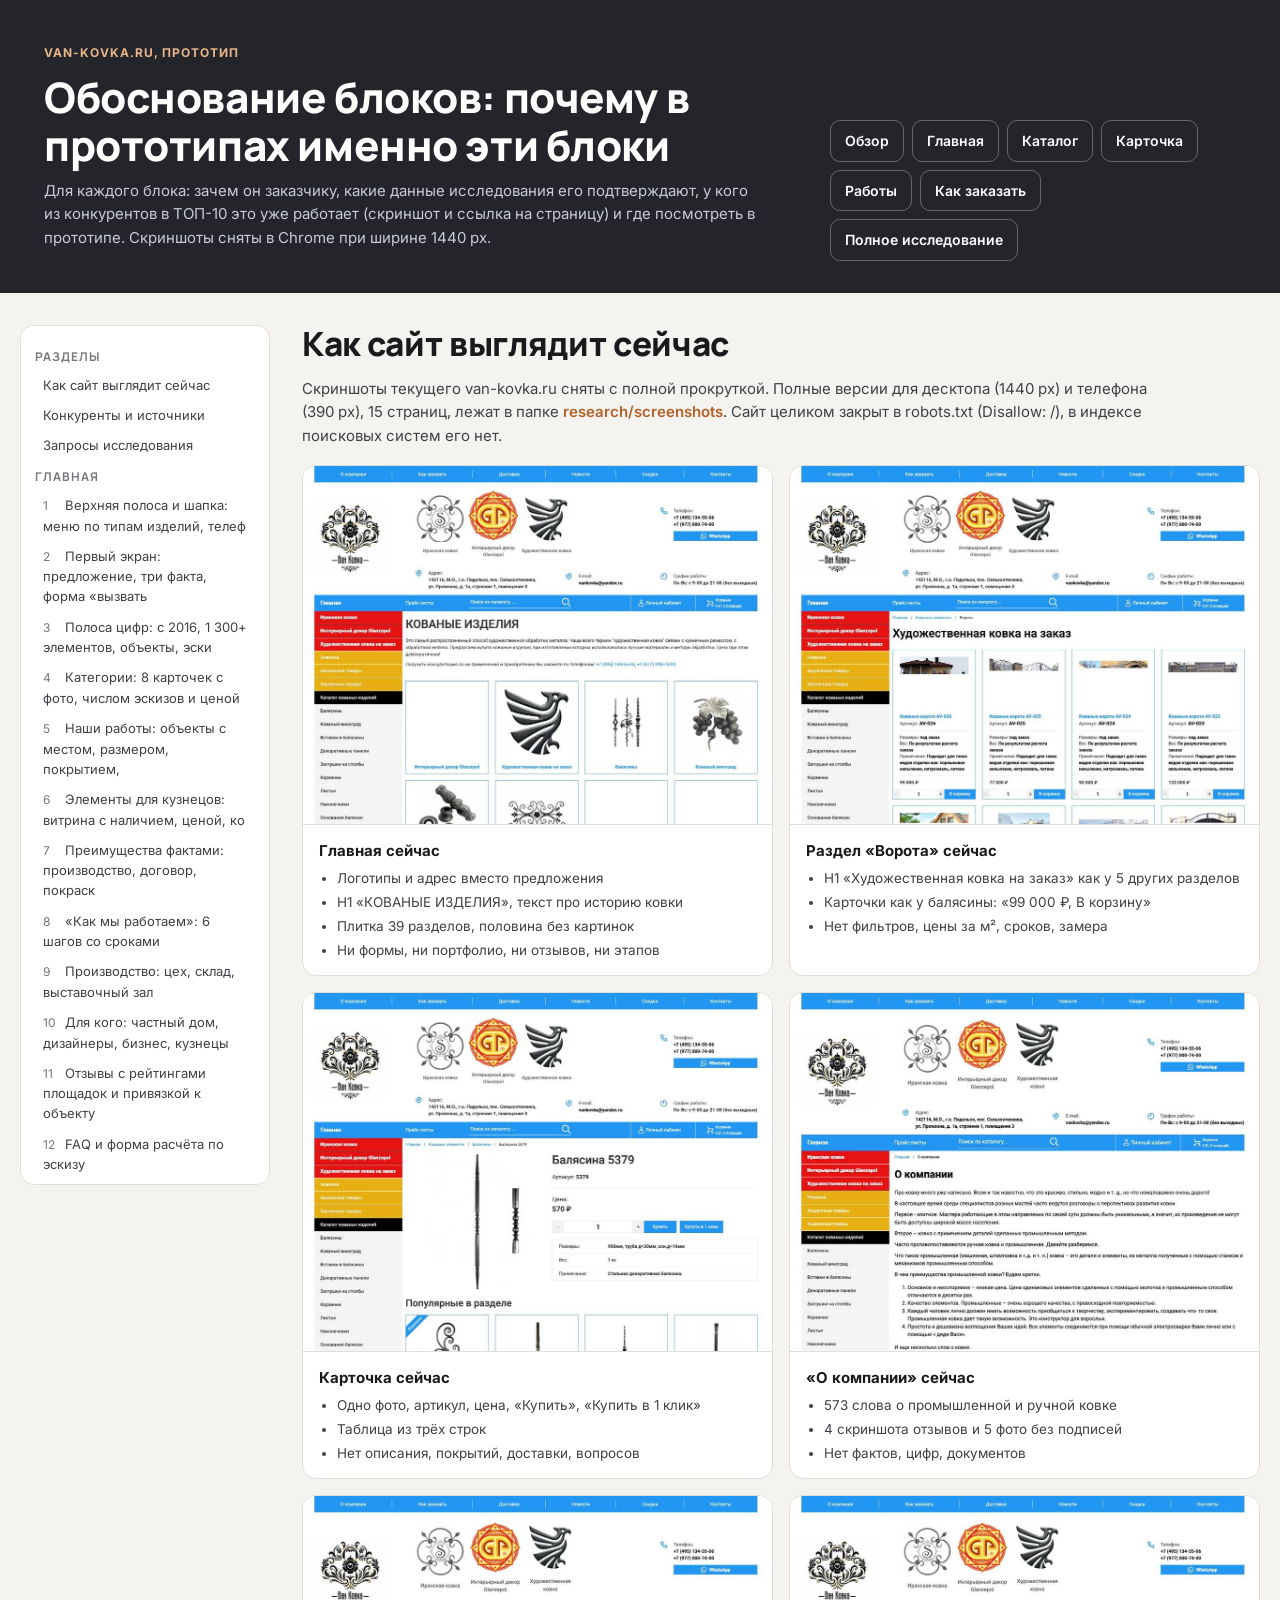
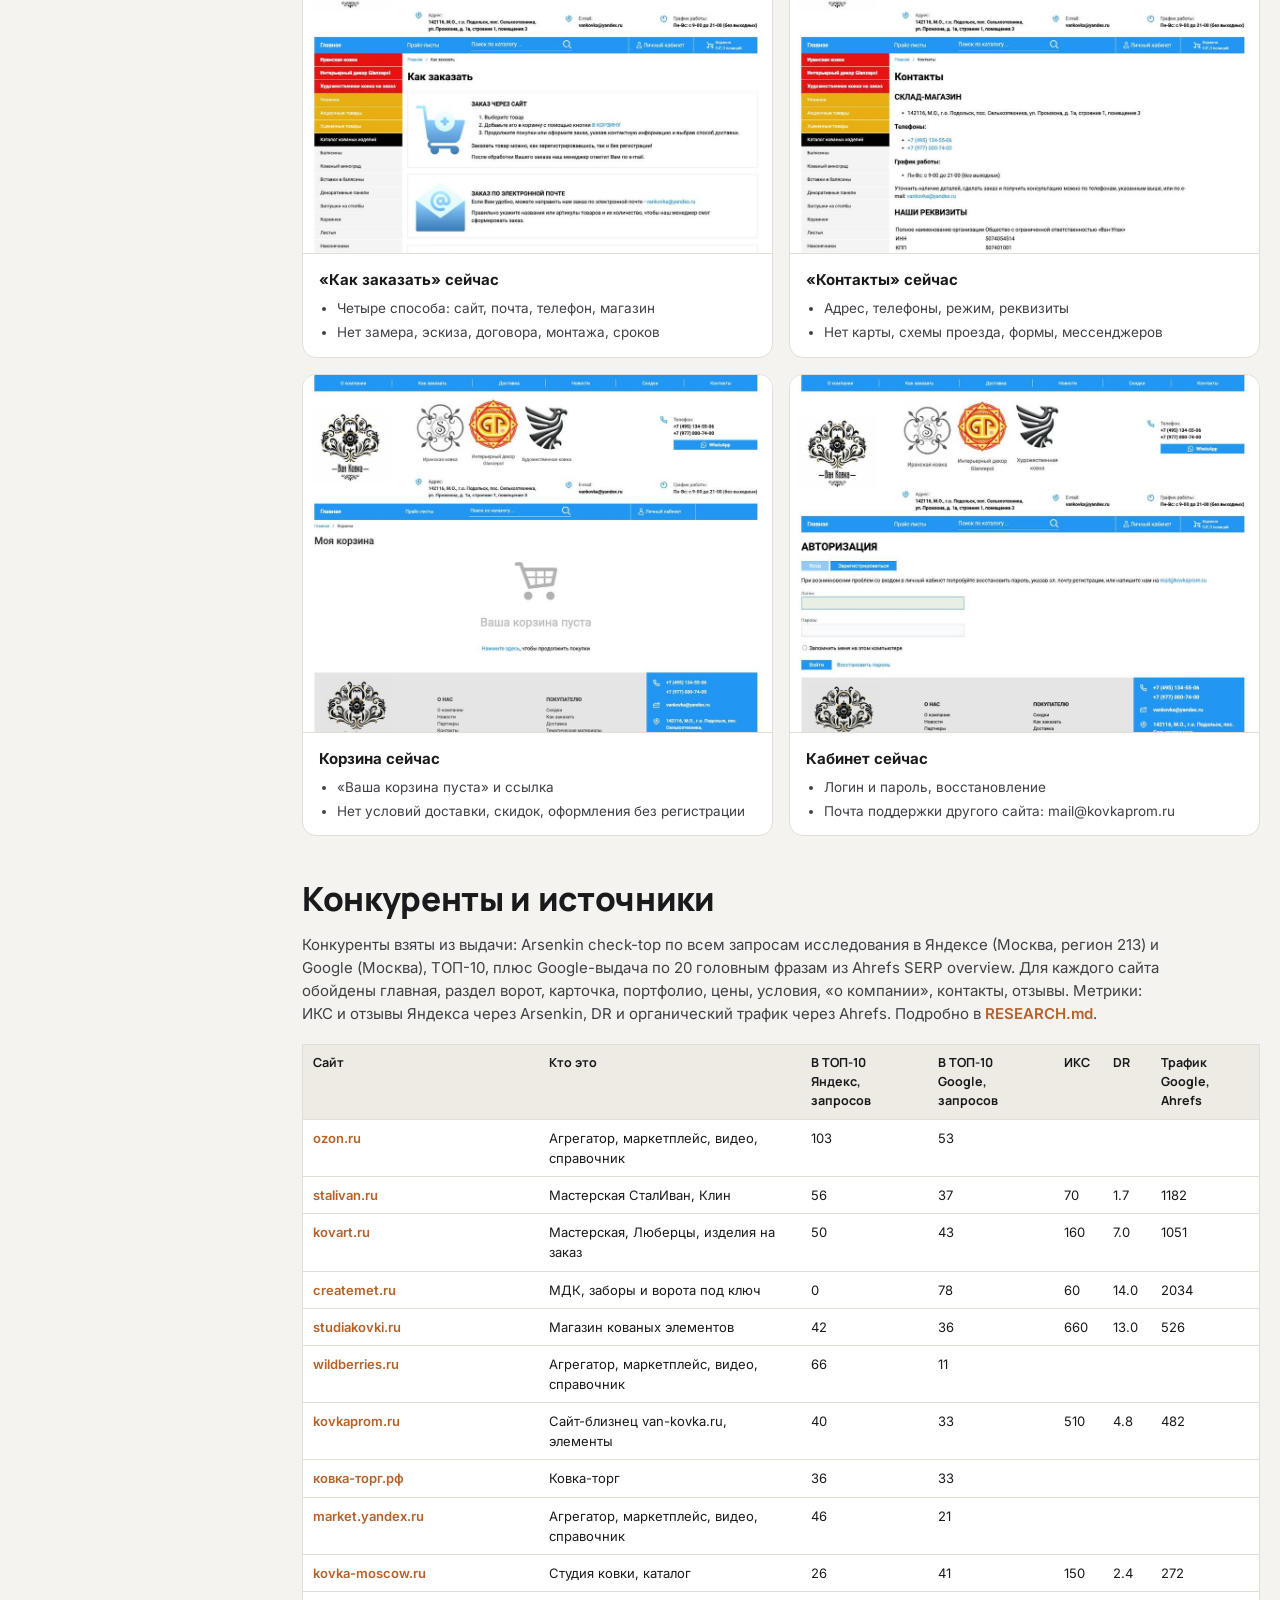
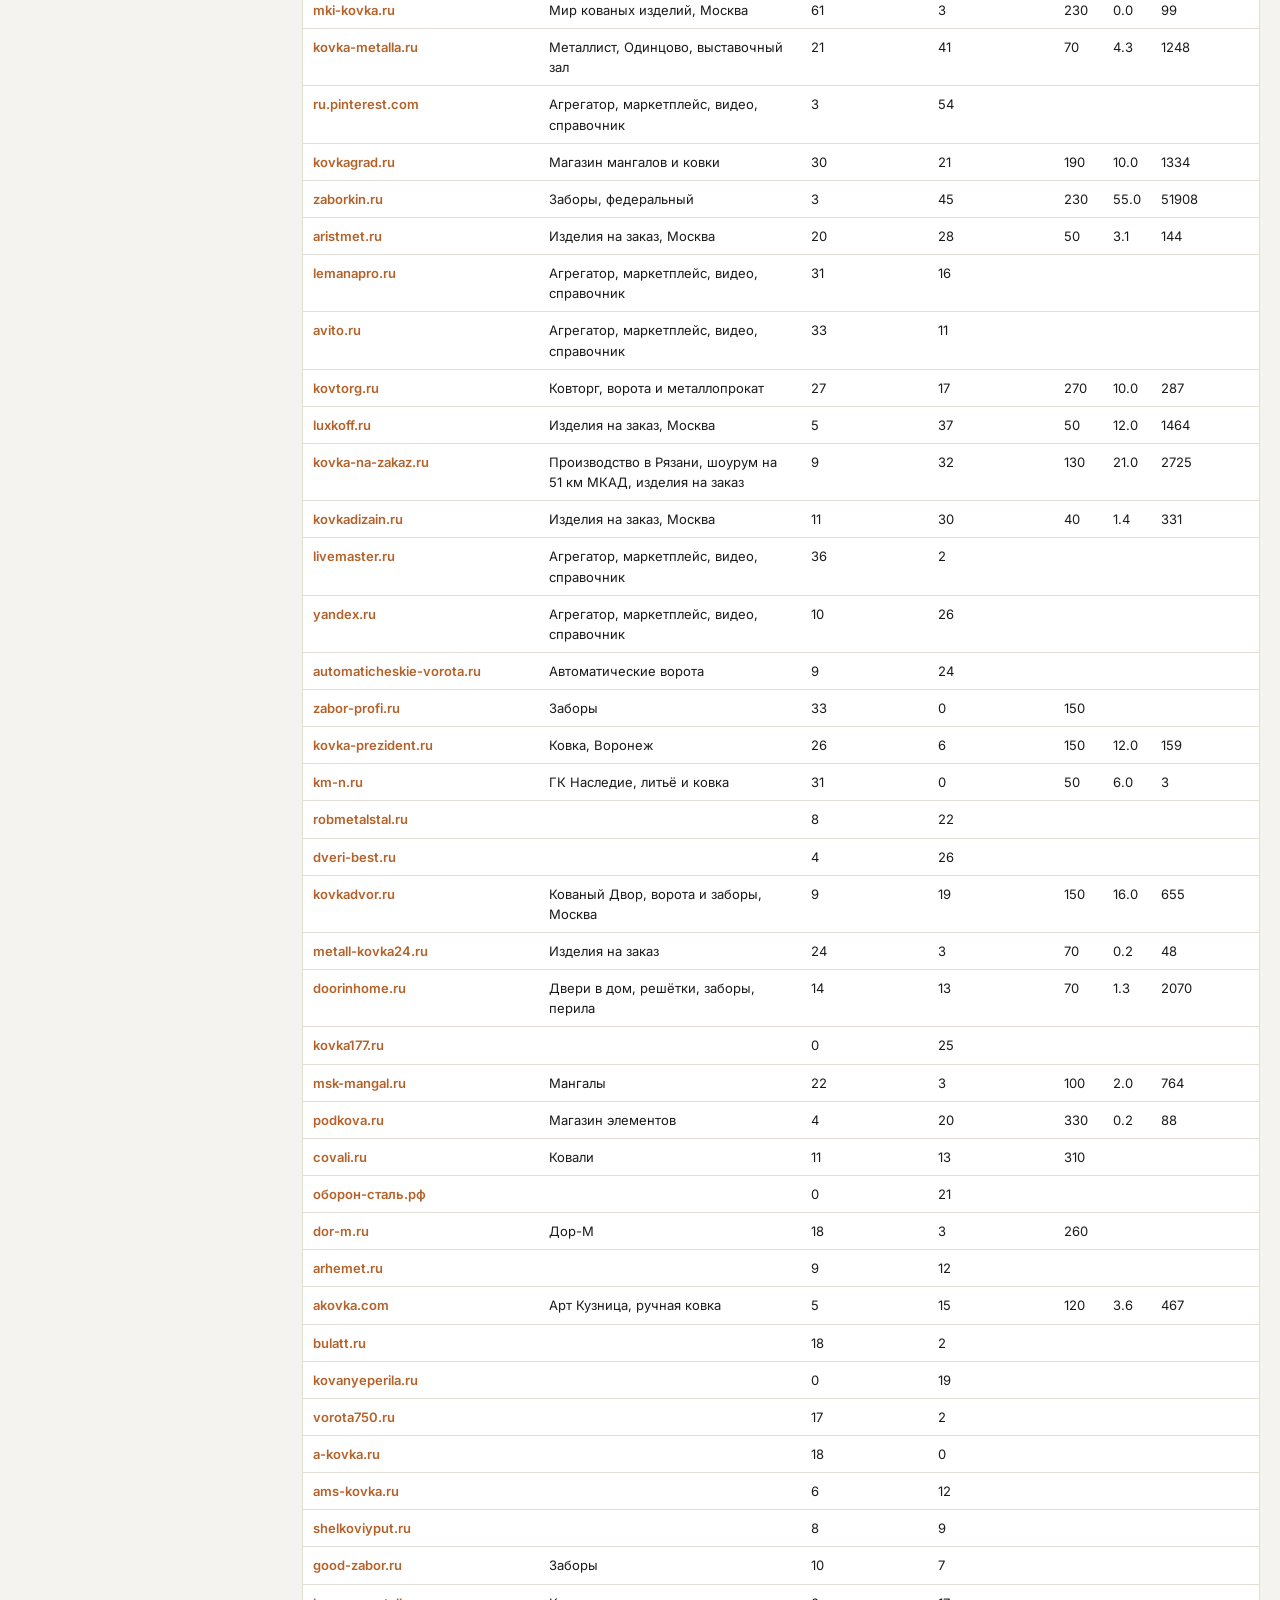
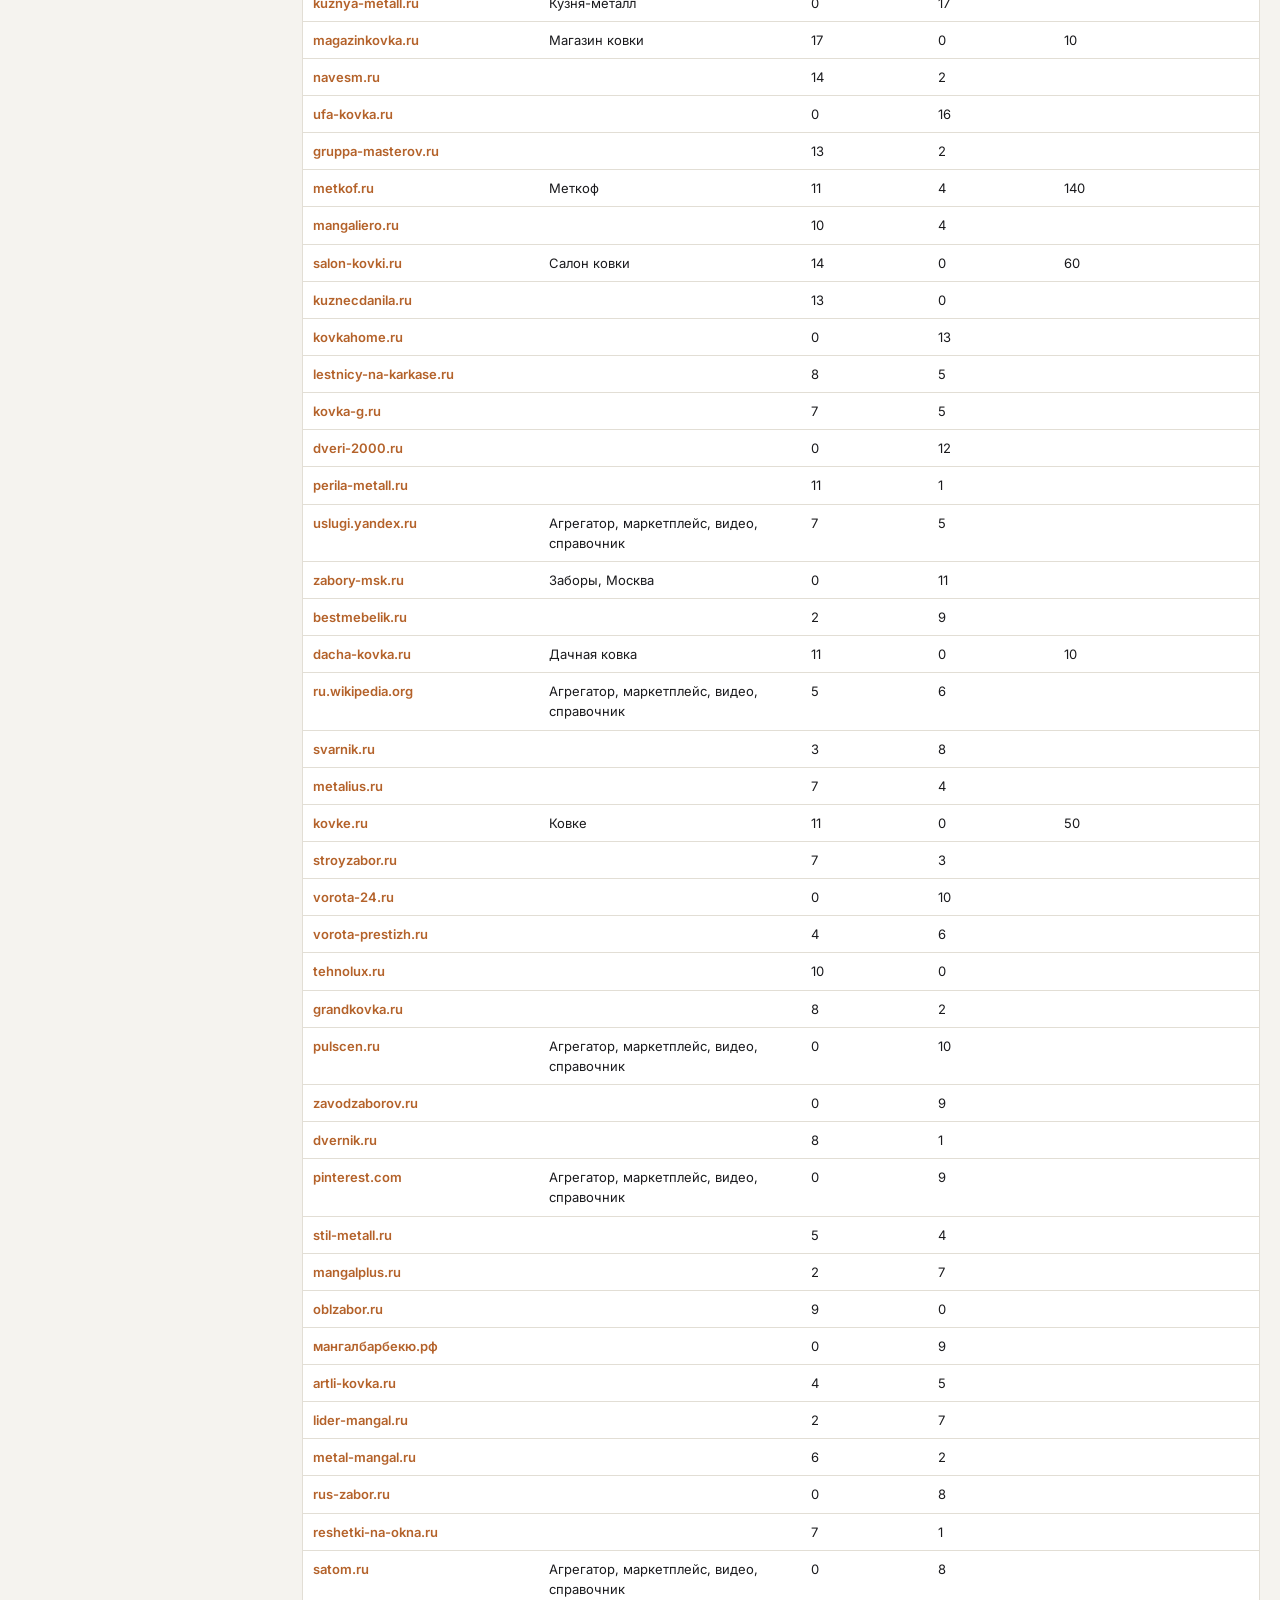
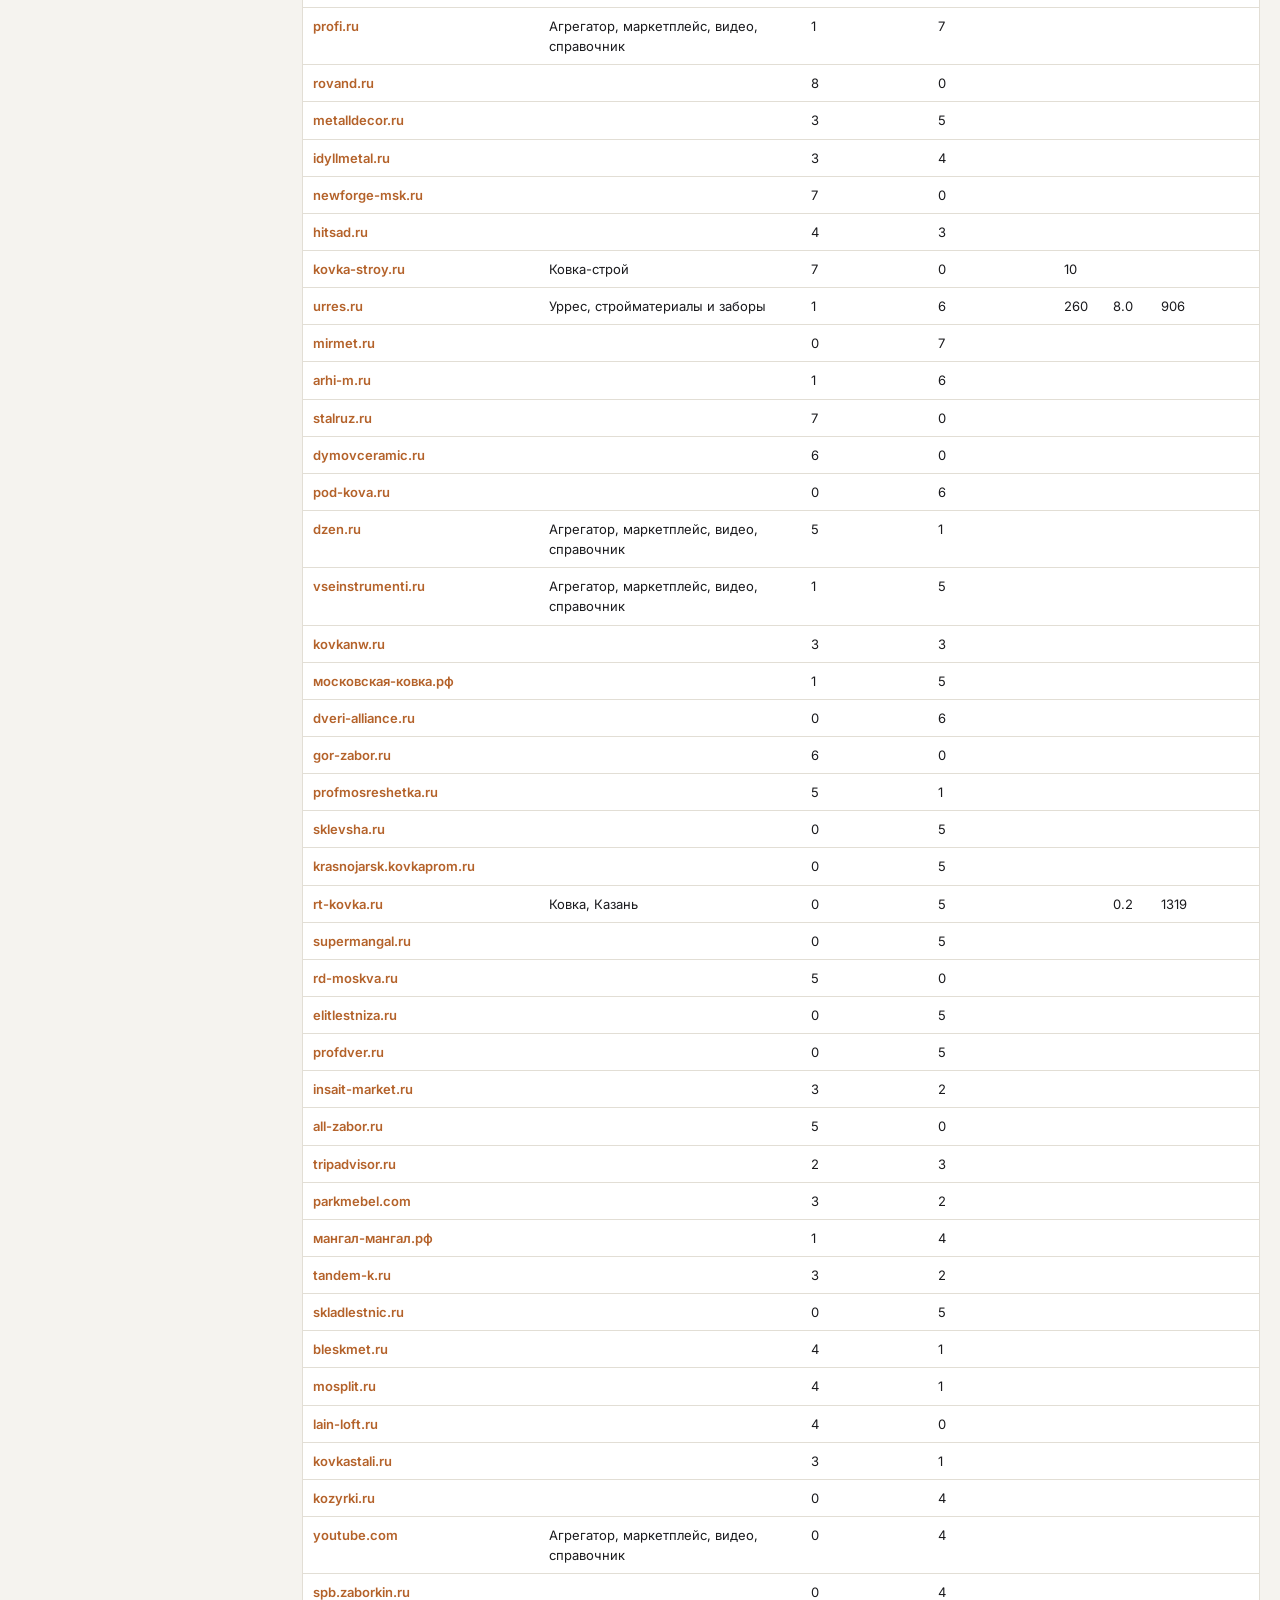
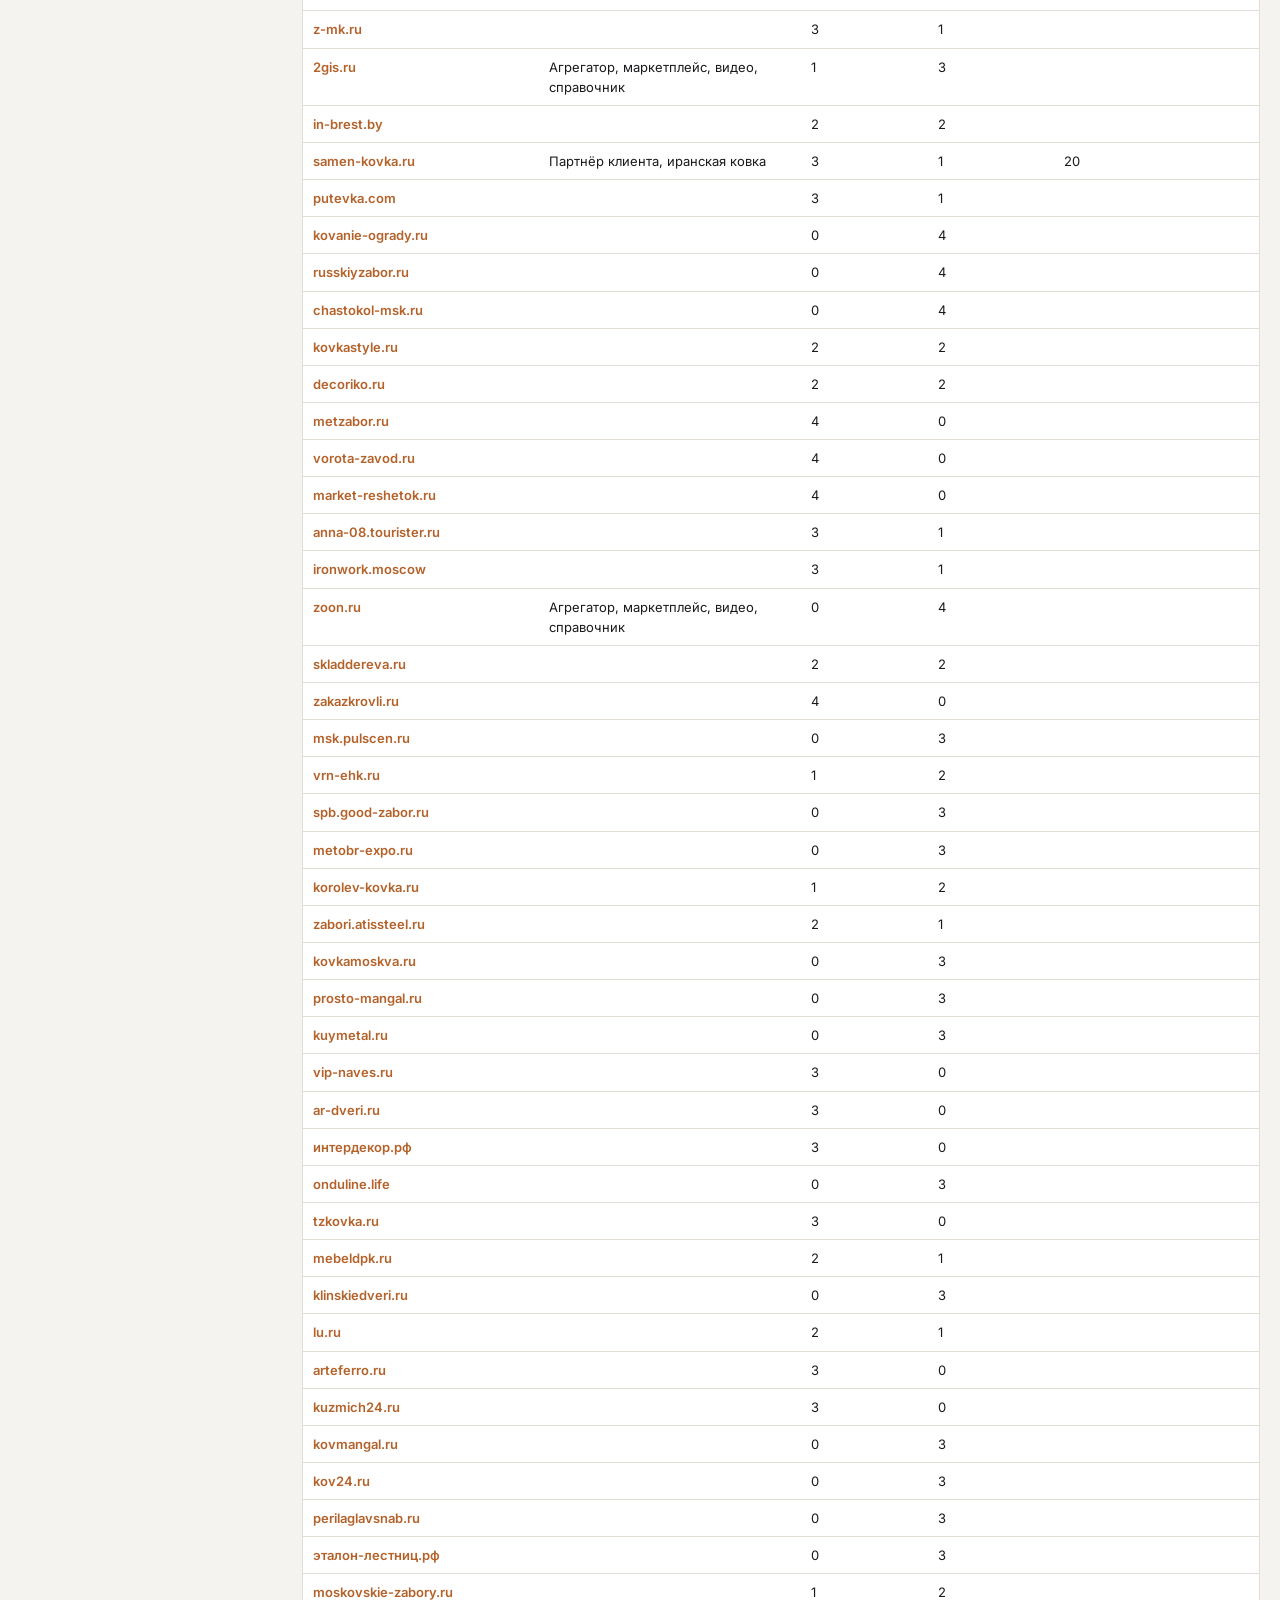
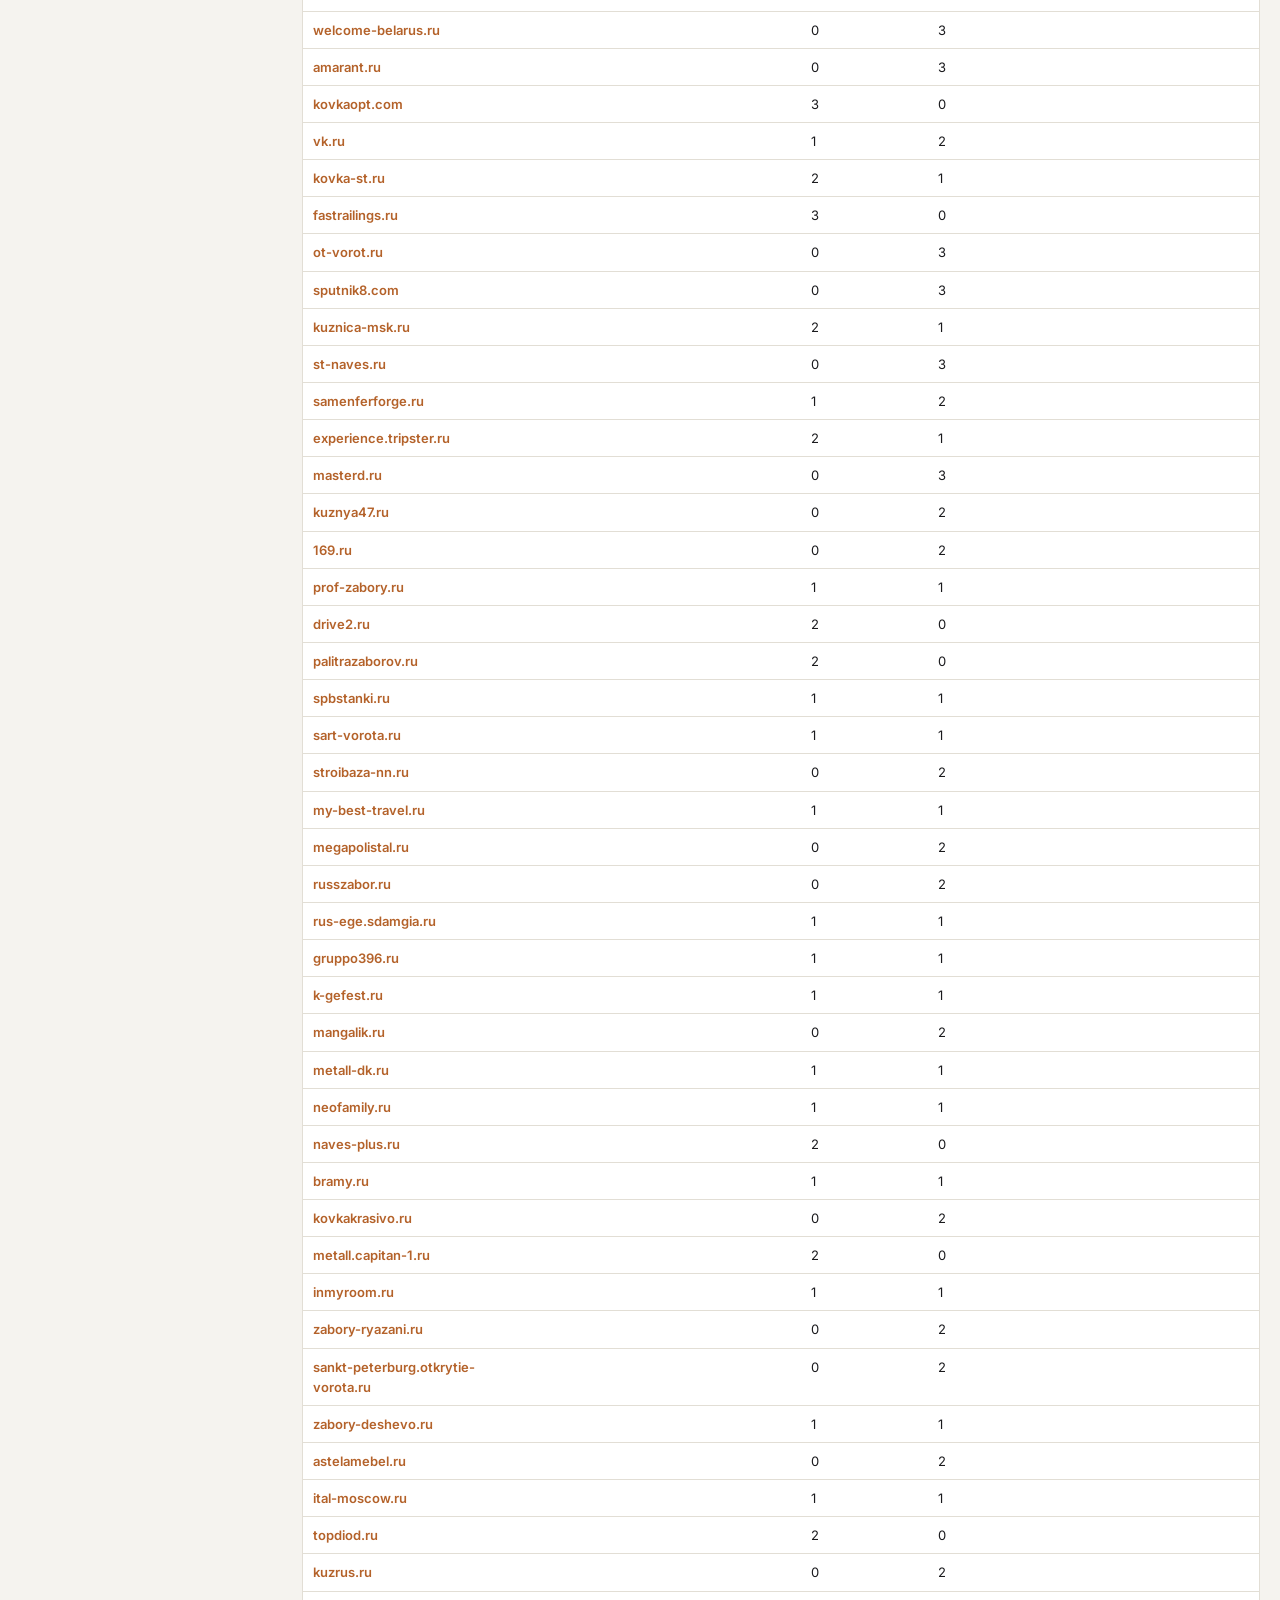
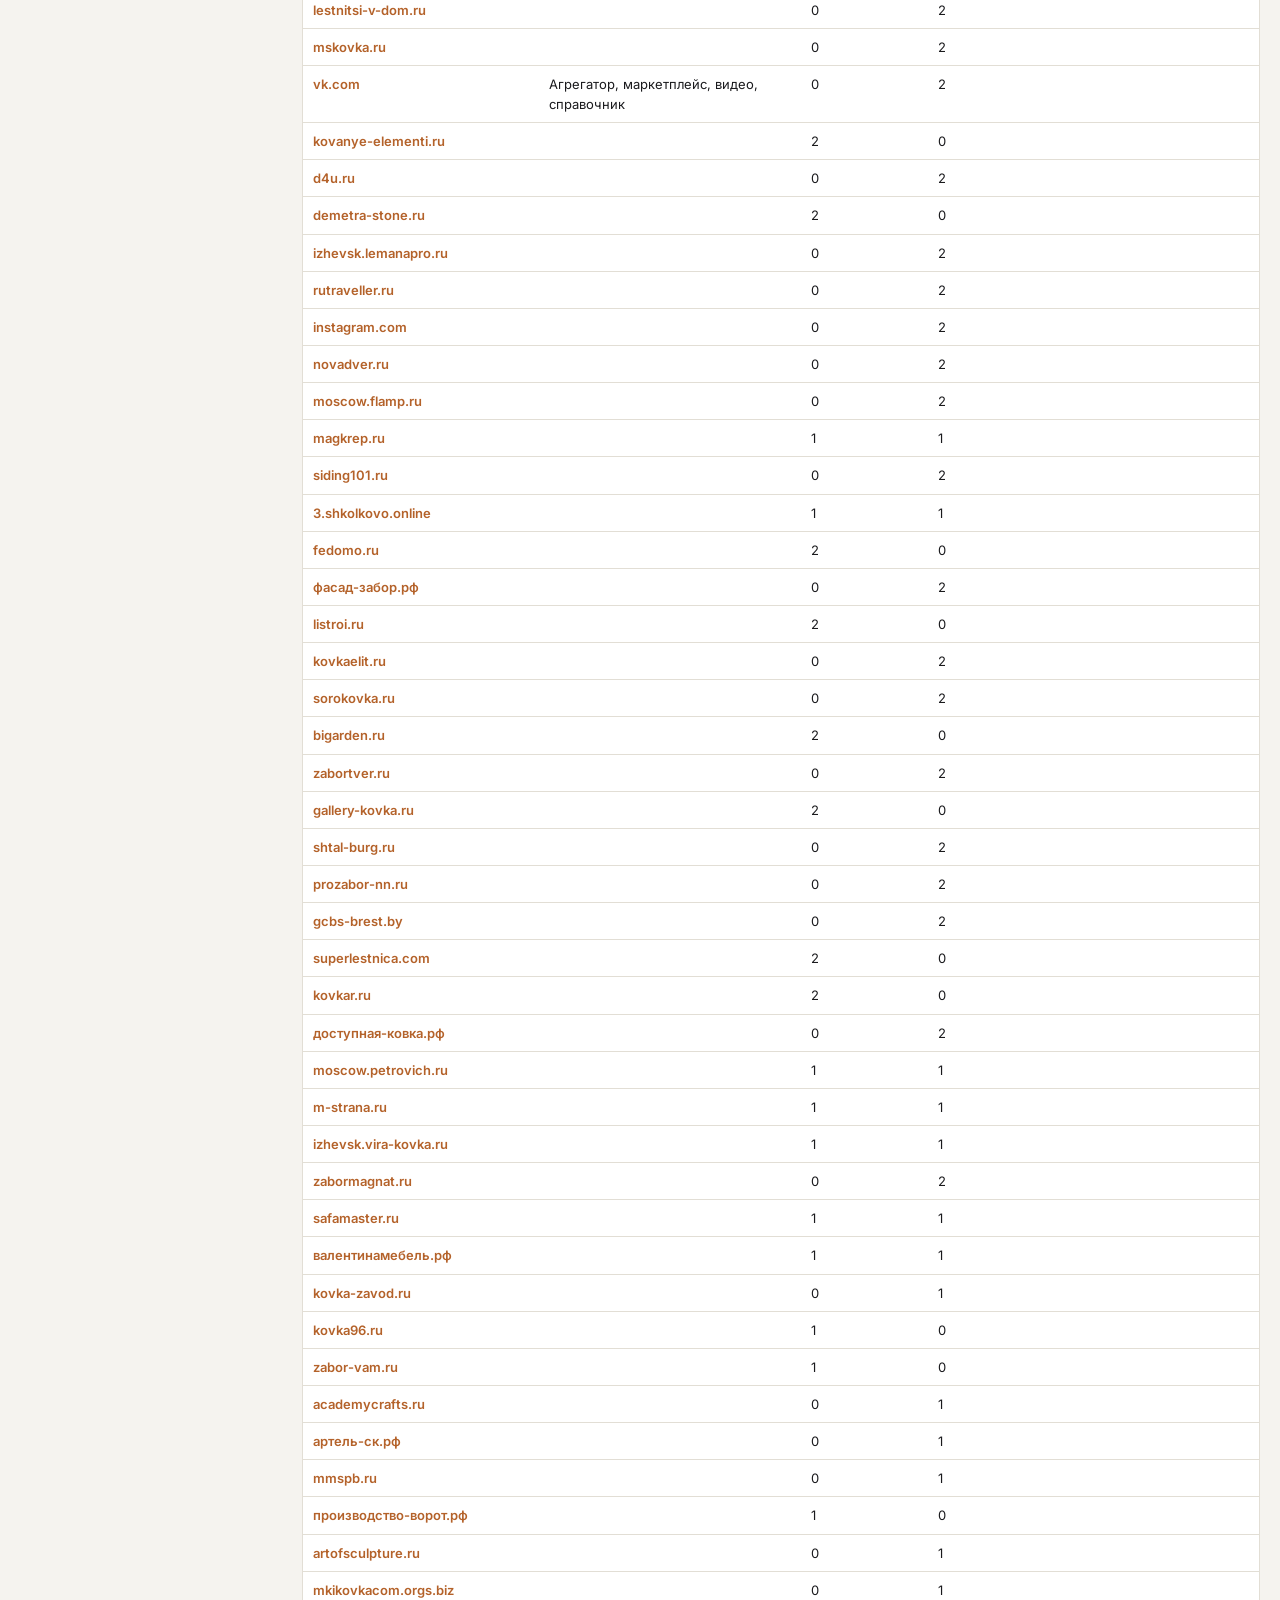
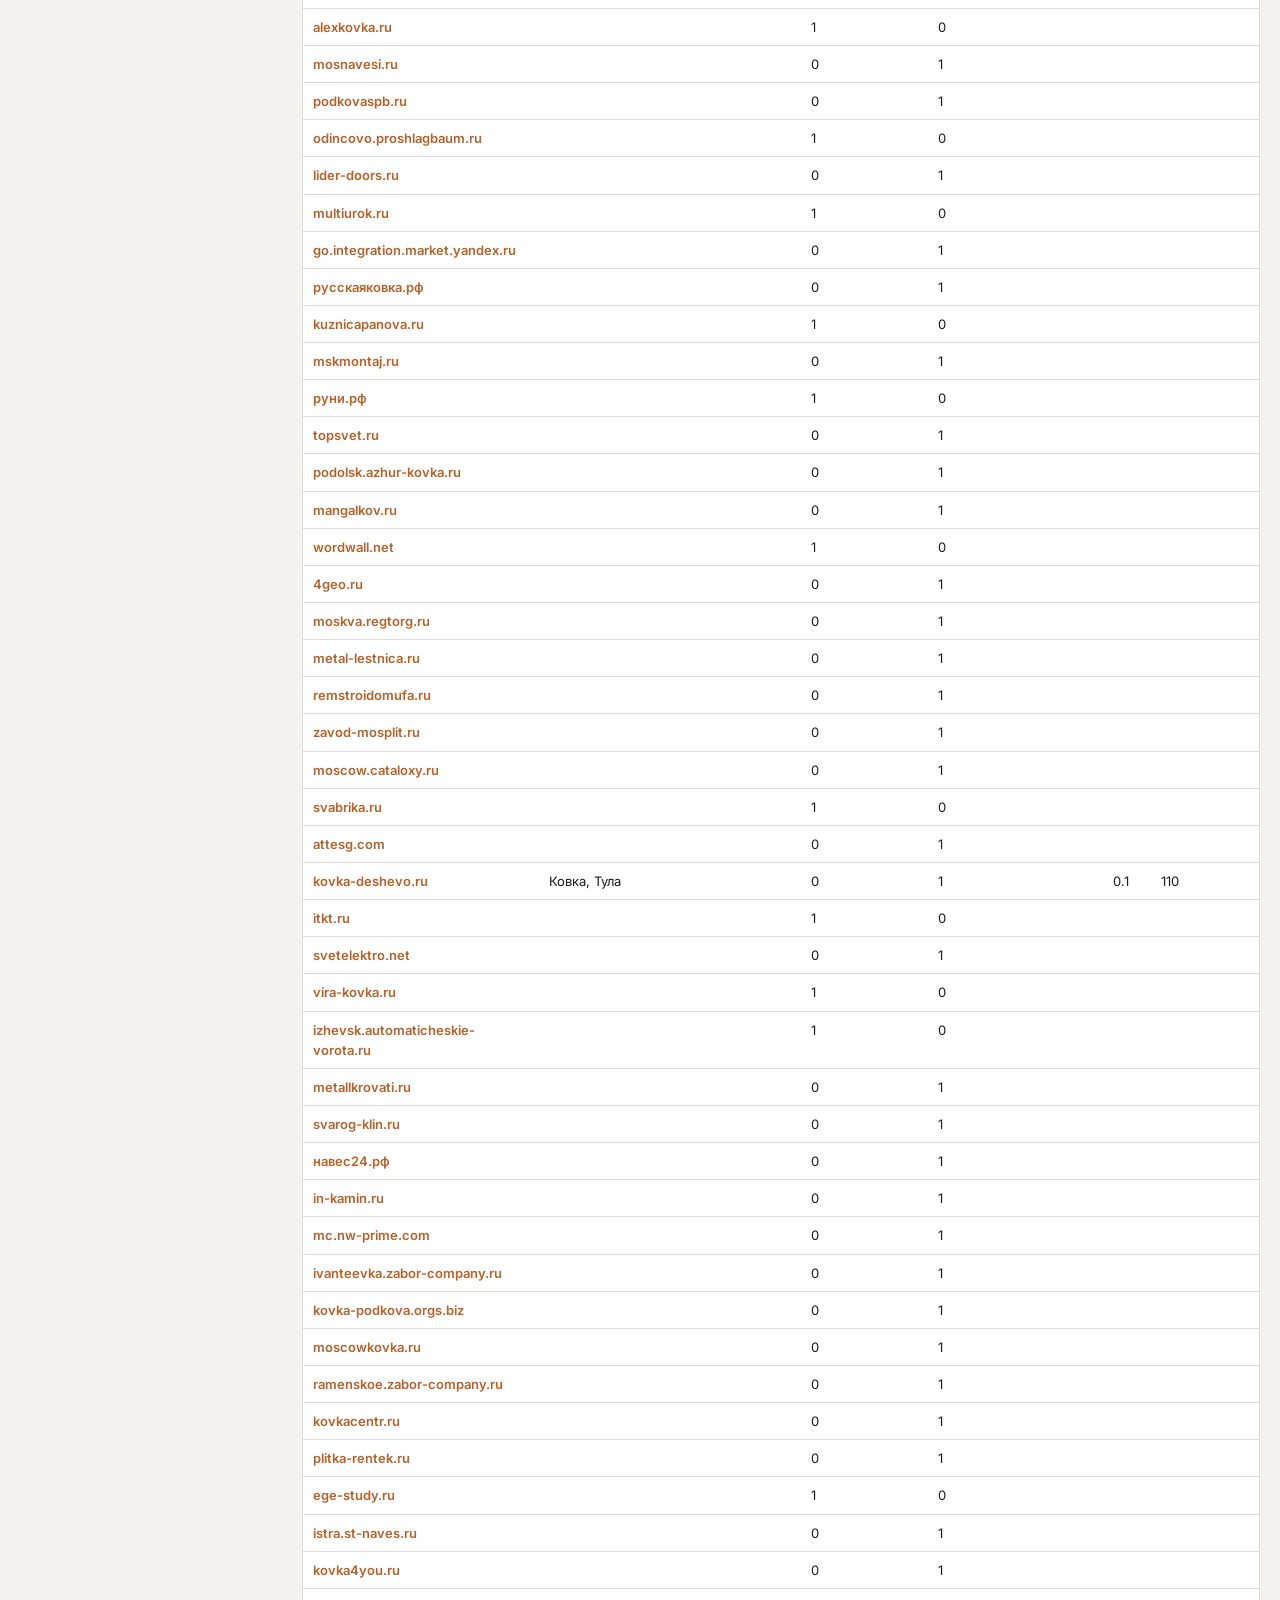
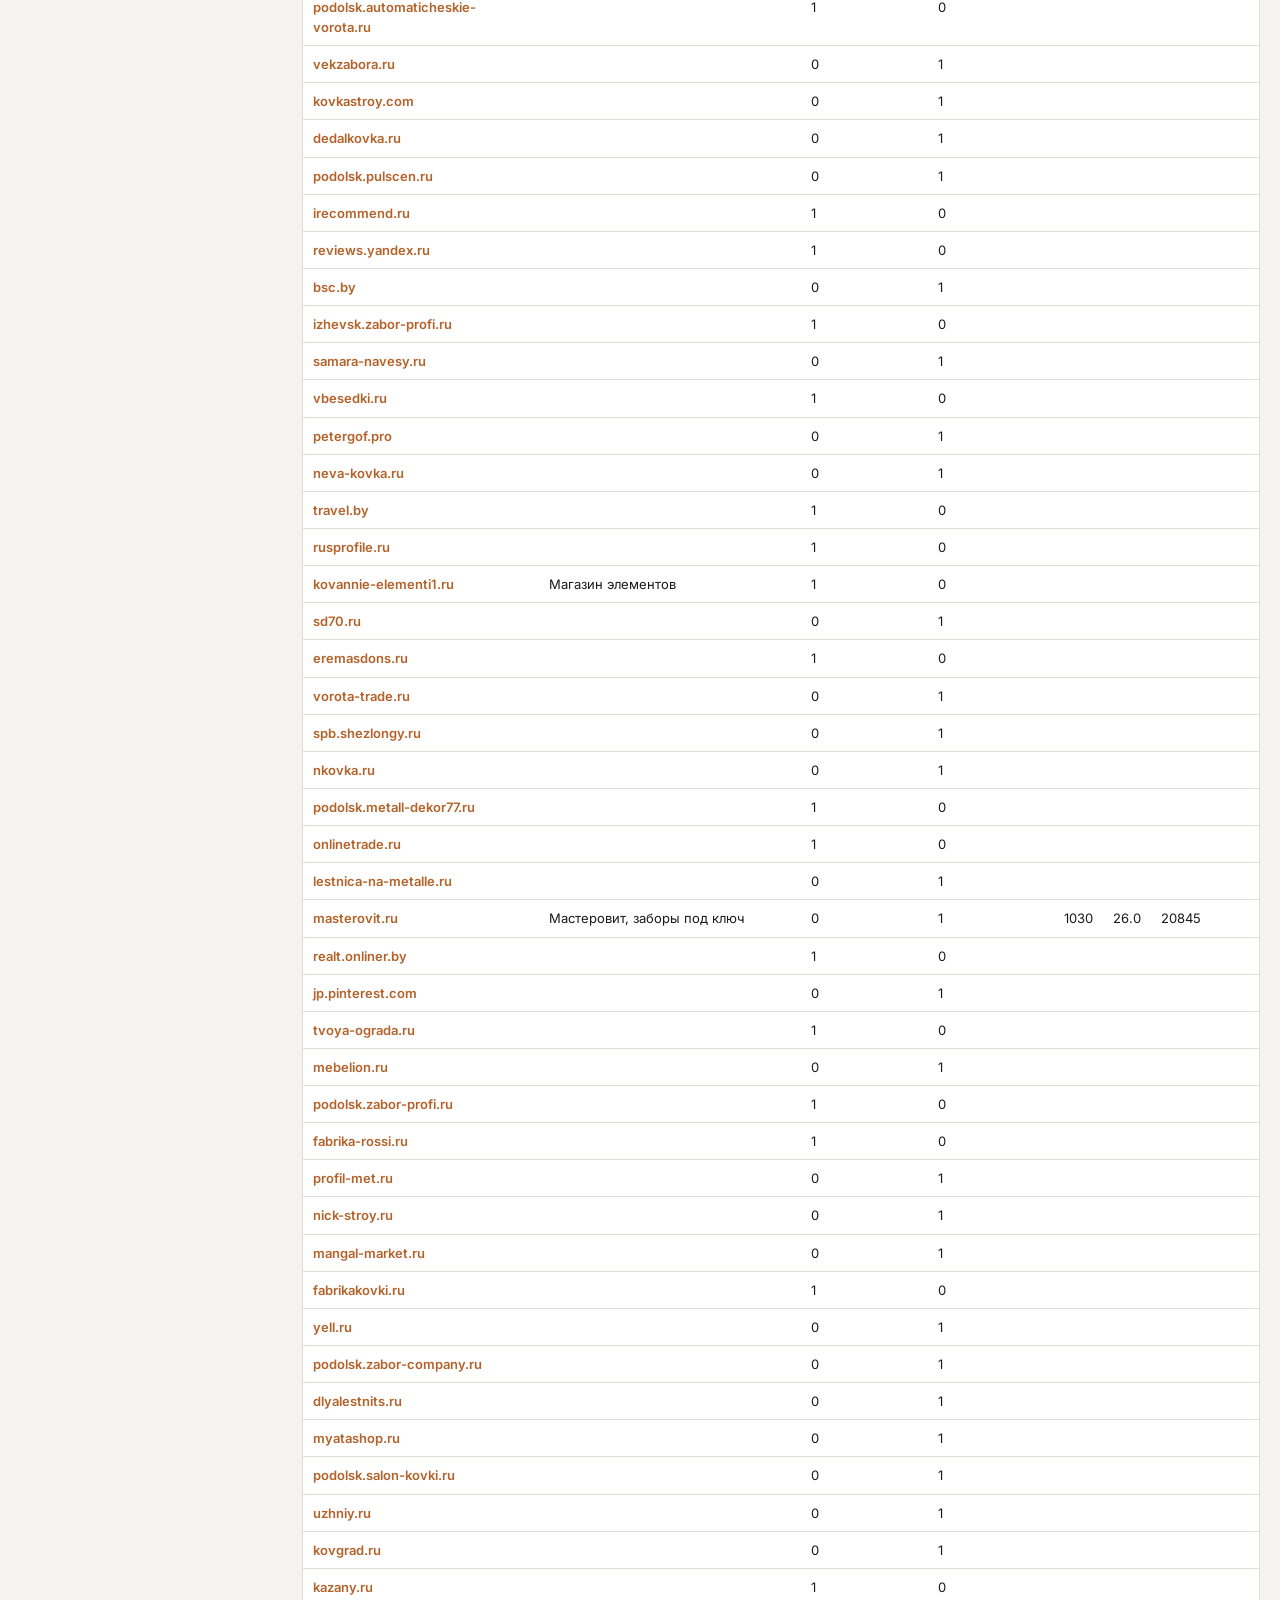
==== commit 1d497ad9: "Убраны даты выполнения, уточнены цифры каталога (22 раздела, 1 300+ позиций), добавлен краткий отчёт" ====
--- a/rationale.html
+++ b/rationale.html
@@ -66,9 +66,9 @@
 <div class="rat-top">
   <div class="container">
     <div>
-      <span class="eyebrow" style="color:#E8B48A">van-kovka.ru, прототип, сентябрь 2026</span>
+      <span class="eyebrow" style="color:#E8B48A">van-kovka.ru, прототип</span>
       <h1>Обоснование блоков: почему в прототипах именно эти блоки</h1>
-      <p style="margin-top:10px">Для каждого блока: зачем он заказчику, какие данные исследования его подтверждают, у кого из конкурентов в ТОП-10 это уже работает (скриншот и ссылка на страницу) и где посмотреть в прототипе. Скриншоты сняты 16 сентября 2026 в Chrome при ширине 1440 px.</p>
+      <p style="margin-top:10px">Для каждого блока: зачем он заказчику, какие данные исследования его подтверждают, у кого из конкурентов в ТОП-10 это уже работает (скриншот и ссылка на страницу) и где посмотреть в прототипе. Скриншоты сняты в Chrome при ширине 1440 px.</p>
     </div>
     <div class="links">
       <a href="index.html">Обзор</a>
@@ -88,7 +88,7 @@
     <a href="#was">Как сайт выглядит сейчас</a>
     <a href="#sources">Конкуренты и источники</a>
     <a href="#queries">Запросы исследования</a>
-    <h4>Главная</h4><a href="#h1"><span class="n">1</span>Верхняя полоса и шапка: меню по типам изделий, телеф</a><a href="#h2"><span class="n">2</span>Первый экран: предложение, три факта, форма «вызвать</a><a href="#h3"><span class="n">3</span>Полоса цифр: с 2016, 1 400+ элементов, объекты, эски</a><a href="#h4"><span class="n">4</span>Категории: 8 карточек с фото, числом эскизов и ценой</a><a href="#h5"><span class="n">5</span>Наши работы: объекты с местом, размером, покрытием, </a><a href="#h6"><span class="n">6</span>Элементы для кузнецов: витрина с наличием, ценой, ко</a><a href="#h7"><span class="n">7</span>Преимущества фактами: производство, договор, покраск</a><a href="#h8"><span class="n">8</span>«Как мы работаем»: 6 шагов со сроками</a><a href="#h9"><span class="n">9</span>Производство: цех, склад, выставочный зал</a><a href="#h10"><span class="n">10</span>Для кого: частный дом, дизайнеры, бизнес, кузнецы</a><a href="#h11"><span class="n">11</span>Отзывы с рейтингами площадок и привязкой к объекту</a><a href="#h12"><span class="n">12</span>FAQ и форма расчёта по эскизу</a><h4>Каталог: кованые ворота</h4><a href="#c1"><span class="n">13</span>Заголовок раздела: число эскизов, цена «от» за м², с</a><a href="#c2"><span class="n">14</span>Быстрые фильтры по назначению и фильтр по параметрам</a><a href="#c3"><span class="n">15</span>Карточки эскизов: тип, рисунок, цена «от» за м², ори</a><a href="#c4"><span class="n">16</span>Лид-карточки в сетке: свой эскиз и замер</a><a href="#c5"><span class="n">17</span>Из чего складывается цена, этапы, установленные воро</a><a href="#c6"><span class="n">18</span>Магазин элементов: разделы, фильтр по высоте и сечен</a><h4>Карточка изделия</h4><a href="#p1"><span class="n">19</span>Галерея крупных планов и «коротко» о ворота</a><a href="#p2"><span class="n">20</span>Блок расчёта: цена «от» с пересчётом, исполнение, по</a><a href="#p3"><span class="n">21</span>Табы: характеристики, материалы и покраска, комплект</a><a href="#p4"><span class="n">22</span>Где стоят эти ворота, дополнения к заказу, похожие э</a><h4>Наши работы и объект</h4><a href="#w1"><span class="n">23</span>Портфолио: фильтр по типу и району, карточки объекто</a><a href="#w2"><span class="n">24</span>Карта объектов, отзывы по объектам, «Заказать похоже</a><a href="#w3"><span class="n">25</span>Карточка объекта: задача, факты, фото, ход работы по</a><h4>О производстве</h4><a href="#a1"><span class="n">26</span>Производство: фото цеха, склада, образцов, мастеров;</a><a href="#a2"><span class="n">27</span>Команда, документы и сертификаты, партнёры, отзывы, </a><h4>Как заказать</h4><a href="#o1"><span class="n">28</span>Как заказать: шесть шагов для изделий и четыре для э</a><a href="#o2"><span class="n">29</span>Замер: что делает замерщик, когда бесплатно, зона вы</a><a href="#o3"><span class="n">30</span>Доставка и самовывоз</a><a href="#o4"><span class="n">31</span>Монтаж, оплата и гарантия</a><h4>Контакты</h4><a href="#k1"><span class="n">32</span>Контакты: карта, адреса цеха и магазина, схема проез</a><h4>Корзина и кабинет</h4><a href="#r1"><span class="n">33</span>Корзина: элементы с остатком, изделие на заказ как з</a><a href="#r2"><span class="n">34</span>Личный кабинет: статус изделия по этапам с фото из ц</a>
+    <h4>Главная</h4><a href="#h1"><span class="n">1</span>Верхняя полоса и шапка: меню по типам изделий, телеф</a><a href="#h2"><span class="n">2</span>Первый экран: предложение, три факта, форма «вызвать</a><a href="#h3"><span class="n">3</span>Полоса цифр: с 2016, 1 300+ элементов, объекты, эски</a><a href="#h4"><span class="n">4</span>Категории: 8 карточек с фото, числом эскизов и ценой</a><a href="#h5"><span class="n">5</span>Наши работы: объекты с местом, размером, покрытием, </a><a href="#h6"><span class="n">6</span>Элементы для кузнецов: витрина с наличием, ценой, ко</a><a href="#h7"><span class="n">7</span>Преимущества фактами: производство, договор, покраск</a><a href="#h8"><span class="n">8</span>«Как мы работаем»: 6 шагов со сроками</a><a href="#h9"><span class="n">9</span>Производство: цех, склад, выставочный зал</a><a href="#h10"><span class="n">10</span>Для кого: частный дом, дизайнеры, бизнес, кузнецы</a><a href="#h11"><span class="n">11</span>Отзывы с рейтингами площадок и привязкой к объекту</a><a href="#h12"><span class="n">12</span>FAQ и форма расчёта по эскизу</a><h4>Каталог: кованые ворота</h4><a href="#c1"><span class="n">13</span>Заголовок раздела: число эскизов, цена «от» за м², с</a><a href="#c2"><span class="n">14</span>Быстрые фильтры по назначению и фильтр по параметрам</a><a href="#c3"><span class="n">15</span>Карточки эскизов: тип, рисунок, цена «от» за м², ори</a><a href="#c4"><span class="n">16</span>Лид-карточки в сетке: свой эскиз и замер</a><a href="#c5"><span class="n">17</span>Из чего складывается цена, этапы, установленные воро</a><a href="#c6"><span class="n">18</span>Магазин элементов: разделы, фильтр по высоте и сечен</a><h4>Карточка изделия</h4><a href="#p1"><span class="n">19</span>Галерея крупных планов и «коротко» о ворота</a><a href="#p2"><span class="n">20</span>Блок расчёта: цена «от» с пересчётом, исполнение, по</a><a href="#p3"><span class="n">21</span>Табы: характеристики, материалы и покраска, комплект</a><a href="#p4"><span class="n">22</span>Где стоят эти ворота, дополнения к заказу, похожие э</a><h4>Наши работы и объект</h4><a href="#w1"><span class="n">23</span>Портфолио: фильтр по типу и району, карточки объекто</a><a href="#w2"><span class="n">24</span>Карта объектов, отзывы по объектам, «Заказать похоже</a><a href="#w3"><span class="n">25</span>Карточка объекта: задача, факты, фото, ход работы по</a><h4>О производстве</h4><a href="#a1"><span class="n">26</span>Производство: фото цеха, склада, образцов, мастеров;</a><a href="#a2"><span class="n">27</span>Команда, документы и сертификаты, партнёры, отзывы, </a><h4>Как заказать</h4><a href="#o1"><span class="n">28</span>Как заказать: шесть шагов для изделий и четыре для э</a><a href="#o2"><span class="n">29</span>Замер: что делает замерщик, когда бесплатно, зона вы</a><a href="#o3"><span class="n">30</span>Доставка и самовывоз</a><a href="#o4"><span class="n">31</span>Монтаж, оплата и гарантия</a><h4>Контакты</h4><a href="#k1"><span class="n">32</span>Контакты: карта, адреса цеха и магазина, схема проез</a><h4>Корзина и кабинет</h4><a href="#r1"><span class="n">33</span>Корзина: элементы с остатком, изделие на заказ как з</a><a href="#r2"><span class="n">34</span>Личный кабинет: статус изделия по этапам с фото из ц</a>
     <h4>Прочее</h4>
     <a href="#removed">Что убрали</a>
   </aside>
@@ -96,14 +96,14 @@
   <main>
     <section class="rat-sec" id="was">
       <h2>Как сайт выглядит сейчас</h2>
-      <p class="sub">Скриншоты текущего van-kovka.ru сняты с полной прокруткой 16 сентября 2026. Полные версии для десктопа (1440 px) и телефона (390 px), 15 страниц, лежат в папке <a href="https://github.com/takedown-desing/van-kovka-prototype/tree/main/research/screenshots" target="_blank" rel="noopener">research/screenshots</a>. Сайт целиком закрыт в robots.txt (Disallow: /), в индексе поисковых систем его нет.</p>
+      <p class="sub">Скриншоты текущего van-kovka.ru сняты с полной прокруткой. Полные версии для десктопа (1440 px) и телефона (390 px), 15 страниц, лежат в папке <a href="https://github.com/takedown-desing/van-kovka-prototype/tree/main/research/screenshots" target="_blank" rel="noopener">research/screenshots</a>. Сайт целиком закрыт в robots.txt (Disallow: /), в индексе поисковых систем его нет.</p>
       <div class="was-grid"><div class="was"><a href="research/screenshots/van-kovka_home_desktop.jpeg" target="_blank" rel="noopener"><img src="research/screenshots/was/was-home-top.jpg" alt="Главная сейчас" loading="lazy"></a><div class="b"><b>Главная сейчас</b><ul><li>Логотипы и адрес вместо предложения</li><li>H1 «КОВАНЫЕ ИЗДЕЛИЯ», текст про историю ковки</li><li>Плитка 39 разделов, половина без картинок</li><li>Ни формы, ни портфолио, ни отзывов, ни этапов</li></ul></div></div><div class="was"><a href="research/screenshots/van-kovka_vorota_desktop.jpeg" target="_blank" rel="noopener"><img src="research/screenshots/was/was-vorota-top.jpg" alt="Раздел «Ворота» сейчас" loading="lazy"></a><div class="b"><b>Раздел «Ворота» сейчас</b><ul><li>H1 «Художественная ковка на заказ» как у 5 других разделов</li><li>Карточки как у балясины: «99 000 ₽, В корзину»</li><li>Нет фильтров, цены за м², сроков, замера</li></ul></div></div><div class="was"><a href="research/screenshots/van-kovka_product_desktop.jpeg" target="_blank" rel="noopener"><img src="research/screenshots/was/was-product-top.jpg" alt="Карточка сейчас" loading="lazy"></a><div class="b"><b>Карточка сейчас</b><ul><li>Одно фото, артикул, цена, «Купить», «Купить в 1 клик»</li><li>Таблица из трёх строк</li><li>Нет описания, покрытий, доставки, вопросов</li></ul></div></div><div class="was"><a href="research/screenshots/van-kovka_about_desktop.jpeg" target="_blank" rel="noopener"><img src="research/screenshots/was/was-about-top.jpg" alt="«О компании» сейчас" loading="lazy"></a><div class="b"><b>«О компании» сейчас</b><ul><li>573 слова о промышленной и ручной ковке</li><li>4 скриншота отзывов и 5 фото без подписей</li><li>Нет фактов, цифр, документов</li></ul></div></div><div class="was"><a href="research/screenshots/van-kovka_zakaz_desktop.jpeg" target="_blank" rel="noopener"><img src="research/screenshots/was/was-zakaz-top.jpg" alt="«Как заказать» сейчас" loading="lazy"></a><div class="b"><b>«Как заказать» сейчас</b><ul><li>Четыре способа: сайт, почта, телефон, магазин</li><li>Нет замера, эскиза, договора, монтажа, сроков</li></ul></div></div><div class="was"><a href="research/screenshots/van-kovka_contacts_desktop.jpeg" target="_blank" rel="noopener"><img src="research/screenshots/was/was-contacts-top.jpg" alt="«Контакты» сейчас" loading="lazy"></a><div class="b"><b>«Контакты» сейчас</b><ul><li>Адрес, телефоны, режим, реквизиты</li><li>Нет карты, схемы проезда, формы, мессенджеров</li></ul></div></div><div class="was"><a href="research/screenshots/van-kovka_cart_desktop.jpeg" target="_blank" rel="noopener"><img src="research/screenshots/was/was-cart-top.jpg" alt="Корзина сейчас" loading="lazy"></a><div class="b"><b>Корзина сейчас</b><ul><li>«Ваша корзина пуста» и ссылка</li><li>Нет условий доставки, скидок, оформления без регистрации</li></ul></div></div><div class="was"><a href="research/screenshots/van-kovka_login_desktop.jpeg" target="_blank" rel="noopener"><img src="research/screenshots/was/was-login-top.jpg" alt="Кабинет сейчас" loading="lazy"></a><div class="b"><b>Кабинет сейчас</b><ul><li>Логин и пароль, восстановление</li><li>Почта поддержки другого сайта: mail@kovkaprom.ru</li></ul></div></div></div>
     </section>
 
     <section class="rat-sec" id="sources">
       <h2>Конкуренты и источники</h2>
       <p class="sub">Конкуренты взяты из выдачи: Arsenkin check-top по всем запросам исследования в Яндексе (Москва, регион 213) и Google (Москва), ТОП-10, плюс Google-выдача по 20 головным фразам из Ahrefs SERP overview. Для каждого сайта обойдены главная, раздел ворот, карточка, портфолио, цены, условия, «о компании», контакты, отзывы. Метрики: ИКС и отзывы Яндекса через Arsenkin, DR и органический трафик через Ahrefs. Подробно в <a href="https://github.com/takedown-desing/van-kovka-prototype/blob/main/research/RESEARCH.md" target="_blank" rel="noopener">RESEARCH.md</a>.</p>
-      <table class="src-table"><tr><th>Сайт</th><th>Кто это</th><th>В ТОП-10 Яндекс, запросов</th><th>В ТОП-10 Google, запросов</th><th>ИКС</th><th>DR</th><th>Трафик Google, Ahrefs</th></tr><tr><td><a href="https://ozon.ru/" target="_blank" rel="noopener">ozon.ru</a></td><td>Агрегатор, маркетплейс, видео, справочник</td><td>103</td><td>53</td><td></td><td></td><td></td></tr><tr><td><a href="https://kovart.ru/" target="_blank" rel="noopener">kovart.ru</a></td><td>Мастерская, Люберцы, изделия на заказ</td><td>50</td><td>43</td><td>160</td><td>7.0</td><td>1051</td></tr><tr><td><a href="https://stalivan.ru/" target="_blank" rel="noopener">stalivan.ru</a></td><td>Мастерская СталИван, Клин</td><td>56</td><td>37</td><td>70</td><td>1.7</td><td>1182</td></tr><tr><td><a href="https://createmet.ru/" target="_blank" rel="noopener">createmet.ru</a></td><td>МДК, заборы и ворота под ключ</td><td>0</td><td>78</td><td>60</td><td>14.0</td><td>2034</td></tr><tr><td><a href="https://studiakovki.ru/" target="_blank" rel="noopener">studiakovki.ru</a></td><td>Магазин кованых элементов</td><td>42</td><td>36</td><td>660</td><td>13.0</td><td>526</td></tr><tr><td><a href="https://wildberries.ru/" target="_blank" rel="noopener">wildberries.ru</a></td><td>Агрегатор, маркетплейс, видео, справочник</td><td>66</td><td>11</td><td></td><td></td><td></td></tr><tr><td><a href="https://kovkaprom.ru/" target="_blank" rel="noopener">kovkaprom.ru</a></td><td>Сайт-близнец van-kovka.ru, элементы</td><td>40</td><td>33</td><td>510</td><td>4.8</td><td>482</td></tr><tr><td><a href="https://ковка-торг.рф/" target="_blank" rel="noopener">ковка-торг.рф</a></td><td>Ковка-торг</td><td>36</td><td>33</td><td></td><td></td><td></td></tr><tr><td><a href="https://kovka-moscow.ru/" target="_blank" rel="noopener">kovka-moscow.ru</a></td><td>Студия ковки, каталог</td><td>26</td><td>41</td><td>150</td><td>2.4</td><td>272</td></tr><tr><td><a href="https://market.yandex.ru/" target="_blank" rel="noopener">market.yandex.ru</a></td><td>Агрегатор, маркетплейс, видео, справочник</td><td>46</td><td>21</td><td></td><td></td><td></td></tr><tr><td><a href="https://mki-kovka.ru/" target="_blank" rel="noopener">mki-kovka.ru</a></td><td>Мир кованых изделий, Москва</td><td>61</td><td>3</td><td>230</td><td>0.0</td><td>99</td></tr><tr><td><a href="https://kovka-metalla.ru/" target="_blank" rel="noopener">kovka-metalla.ru</a></td><td>Металлист, Одинцово, выставочный зал</td><td>21</td><td>41</td><td>70</td><td>4.3</td><td>1248</td></tr><tr><td><a href="https://ru.pinterest.com/" target="_blank" rel="noopener">ru.pinterest.com</a></td><td>Агрегатор, маркетплейс, видео, справочник</td><td>3</td><td>54</td><td></td><td></td><td></td></tr><tr><td><a href="https://kovkagrad.ru/" target="_blank" rel="noopener">kovkagrad.ru</a></td><td>Магазин мангалов и ковки</td><td>30</td><td>21</td><td>190</td><td>10.0</td><td>1334</td></tr><tr><td><a href="https://aristmet.ru/" target="_blank" rel="noopener">aristmet.ru</a></td><td>Изделия на заказ, Москва</td><td>20</td><td>28</td><td>50</td><td>3.1</td><td>144</td></tr><tr><td><a href="https://zaborkin.ru/" target="_blank" rel="noopener">zaborkin.ru</a></td><td>Заборы, федеральный</td><td>3</td><td>45</td><td>230</td><td>55.0</td><td>51908</td></tr><tr><td><a href="https://lemanapro.ru/" target="_blank" rel="noopener">lemanapro.ru</a></td><td>Агрегатор, маркетплейс, видео, справочник</td><td>31</td><td>16</td><td></td><td></td><td></td></tr><tr><td><a href="https://avito.ru/" target="_blank" rel="noopener">avito.ru</a></td><td>Агрегатор, маркетплейс, видео, справочник</td><td>33</td><td>11</td><td></td><td></td><td></td></tr><tr><td><a href="https://kovtorg.ru/" target="_blank" rel="noopener">kovtorg.ru</a></td><td>Ковторг, ворота и металлопрокат</td><td>27</td><td>17</td><td>270</td><td>10.0</td><td>287</td></tr><tr><td><a href="https://luxkoff.ru/" target="_blank" rel="noopener">luxkoff.ru</a></td><td>Изделия на заказ, Москва</td><td>5</td><td>37</td><td>50</td><td>12.0</td><td>1464</td></tr><tr><td><a href="https://kovka-na-zakaz.ru/" target="_blank" rel="noopener">kovka-na-zakaz.ru</a></td><td>Производство в Рязани, шоурум на 51 км МКАД, изделия на заказ</td><td>9</td><td>32</td><td>130</td><td>21.0</td><td>2725</td></tr><tr><td><a href="https://kovkadizain.ru/" target="_blank" rel="noopener">kovkadizain.ru</a></td><td>Изделия на заказ, Москва</td><td>11</td><td>30</td><td>40</td><td>1.4</td><td>331</td></tr><tr><td><a href="https://livemaster.ru/" target="_blank" rel="noopener">livemaster.ru</a></td><td>Агрегатор, маркетплейс, видео, справочник</td><td>36</td><td>2</td><td></td><td></td><td></td></tr><tr><td><a href="https://yandex.ru/" target="_blank" rel="noopener">yandex.ru</a></td><td>Агрегатор, маркетплейс, видео, справочник</td><td>10</td><td>26</td><td></td><td></td><td></td></tr><tr><td><a href="https://automaticheskie-vorota.ru/" target="_blank" rel="noopener">automaticheskie-vorota.ru</a></td><td>Автоматические ворота</td><td>9</td><td>24</td><td></td><td></td><td></td></tr><tr><td><a href="https://zabor-profi.ru/" target="_blank" rel="noopener">zabor-profi.ru</a></td><td>Заборы</td><td>33</td><td>0</td><td>150</td><td></td><td></td></tr><tr><td><a href="https://kovka-prezident.ru/" target="_blank" rel="noopener">kovka-prezident.ru</a></td><td>Ковка, Воронеж</td><td>26</td><td>6</td><td>150</td><td>12.0</td><td>159</td></tr><tr><td><a href="https://km-n.ru/" target="_blank" rel="noopener">km-n.ru</a></td><td>ГК Наследие, литьё и ковка</td><td>31</td><td>0</td><td>50</td><td>6.0</td><td>3</td></tr><tr><td><a href="https://robmetalstal.ru/" target="_blank" rel="noopener">robmetalstal.ru</a></td><td></td><td>8</td><td>22</td><td></td><td></td><td></td></tr><tr><td><a href="https://dveri-best.ru/" target="_blank" rel="noopener">dveri-best.ru</a></td><td></td><td>4</td><td>26</td><td></td><td></td><td></td></tr><tr><td><a href="https://kovkadvor.ru/" target="_blank" rel="noopener">kovkadvor.ru</a></td><td>Кованый Двор, ворота и заборы, Москва</td><td>9</td><td>19</td><td>150</td><td>16.0</td><td>655</td></tr><tr><td><a href="https://metall-kovka24.ru/" target="_blank" rel="noopener">metall-kovka24.ru</a></td><td>Изделия на заказ</td><td>24</td><td>3</td><td>70</td><td>0.2</td><td>48</td></tr><tr><td><a href="https://doorinhome.ru/" target="_blank" rel="noopener">doorinhome.ru</a></td><td>Двери в дом, решётки, заборы, перила</td><td>14</td><td>13</td><td>70</td><td>1.3</td><td>2070</td></tr><tr><td><a href="https://msk-mangal.ru/" target="_blank" rel="noopener">msk-mangal.ru</a></td><td>Мангалы</td><td>22</td><td>3</td><td>100</td><td>2.0</td><td>764</td></tr><tr><td><a href="https://kovka177.ru/" target="_blank" rel="noopener">kovka177.ru</a></td><td></td><td>0</td><td>25</td><td></td><td></td><td></td></tr><tr><td><a href="https://covali.ru/" target="_blank" rel="noopener">covali.ru</a></td><td>Ковали</td><td>11</td><td>13</td><td>310</td><td></td><td></td></tr><tr><td><a href="https://podkova.ru/" target="_blank" rel="noopener">podkova.ru</a></td><td>Магазин элементов</td><td>4</td><td>20</td><td>330</td><td>0.2</td><td>88</td></tr><tr><td><a href="https://оборон-сталь.рф/" target="_blank" rel="noopener">оборон-сталь.рф</a></td><td></td><td>0</td><td>21</td><td></td><td></td><td></td></tr><tr><td><a href="https://arhemet.ru/" target="_blank" rel="noopener">arhemet.ru</a></td><td></td><td>9</td><td>12</td><td></td><td></td><td></td></tr><tr><td><a href="https://dor-m.ru/" target="_blank" rel="noopener">dor-m.ru</a></td><td>Дор-М</td><td>18</td><td>3</td><td>260</td><td></td><td></td></tr><tr><td><a href="https://bulatt.ru/" target="_blank" rel="noopener">bulatt.ru</a></td><td></td><td>18</td><td>2</td><td></td><td></td><td></td></tr><tr><td><a href="https://akovka.com/" target="_blank" rel="noopener">akovka.com</a></td><td>Арт Кузница, ручная ковка</td><td>5</td><td>15</td><td>120</td><td>3.6</td><td>467</td></tr><tr><td><a href="https://vorota750.ru/" target="_blank" rel="noopener">vorota750.ru</a></td><td></td><td>17</td><td>2</td><td></td><td></td><td></td></tr><tr><td><a href="https://kovanyeperila.ru/" target="_blank" rel="noopener">kovanyeperila.ru</a></td><td></td><td>0</td><td>19</td><td></td><td></td><td></td></tr><tr><td><a href="https://ams-kovka.ru/" target="_blank" rel="noopener">ams-kovka.ru</a></td><td></td><td>6</td><td>12</td><td></td><td></td><td></td></tr><tr><td><a href="https://a-kovka.ru/" target="_blank" rel="noopener">a-kovka.ru</a></td><td></td><td>18</td><td>0</td><td></td><td></td><td></td></tr><tr><td><a href="https://good-zabor.ru/" target="_blank" rel="noopener">good-zabor.ru</a></td><td>Заборы</td><td>10</td><td>7</td><td></td><td></td><td></td></tr><tr><td><a href="https://shelkoviyput.ru/" target="_blank" rel="noopener">shelkoviyput.ru</a></td><td></td><td>8</td><td>9</td><td></td><td></td><td></td></tr><tr><td><a href="https://magazinkovka.ru/" target="_blank" rel="noopener">magazinkovka.ru</a></td><td>Магазин ковки</td><td>17</td><td>0</td><td>10</td><td></td><td></td></tr><tr><td><a href="https://kuznya-metall.ru/" target="_blank" rel="noopener">kuznya-metall.ru</a></td><td>Кузня-металл</td><td>0</td><td>17</td><td></td><td></td><td></td></tr><tr><td><a href="https://navesm.ru/" target="_blank" rel="noopener">navesm.ru</a></td><td></td><td>14</td><td>2</td><td></td><td></td><td></td></tr><tr><td><a href="https://ufa-kovka.ru/" target="_blank" rel="noopener">ufa-kovka.ru</a></td><td></td><td>0</td><td>16</td><td></td><td></td><td></td></tr><tr><td><a href="https://gruppa-masterov.ru/" target="_blank" rel="noopener">gruppa-masterov.ru</a></td><td></td><td>13</td><td>2</td><td></td><td></td><td></td></tr><tr><td><a href="https://metkof.ru/" target="_blank" rel="noopener">metkof.ru</a></td><td>Меткоф</td><td>11</td><td>4</td><td>140</td><td></td><td></td></tr><tr><td><a href="https://mangaliero.ru/" target="_blank" rel="noopener">mangaliero.ru</a></td><td></td><td>10</td><td>4</td><td></td><td></td><td></td></tr><tr><td><a href="https://salon-kovki.ru/" target="_blank" rel="noopener">salon-kovki.ru</a></td><td>Салон ковки</td><td>14</td><td>0</td><td>60</td><td></td><td></td></tr><tr><td><a href="https://kovkahome.ru/" target="_blank" rel="noopener">kovkahome.ru</a></td><td></td><td>0</td><td>13</td><td></td><td></td><td></td></tr><tr><td><a href="https://kuznecdanila.ru/" target="_blank" rel="noopener">kuznecdanila.ru</a></td><td></td><td>13</td><td>0</td><td></td><td></td><td></td></tr><tr><td><a href="https://lestnicy-na-karkase.ru/" target="_blank" rel="noopener">lestnicy-na-karkase.ru</a></td><td></td><td>8</td><td>5</td><td></td><td></td><td></td></tr><tr><td><a href="https://perila-metall.ru/" target="_blank" rel="noopener">perila-metall.ru</a></td><td></td><td>11</td><td>1</td><td></td><td></td><td></td></tr><tr><td><a href="https://dveri-2000.ru/" target="_blank" rel="noopener">dveri-2000.ru</a></td><td></td><td>0</td><td>12</td><td></td><td></td><td></td></tr><tr><td><a href="https://kovka-g.ru/" target="_blank" rel="noopener">kovka-g.ru</a></td><td></td><td>7</td><td>5</td><td></td><td></td><td></td></tr><tr><td><a href="https://uslugi.yandex.ru/" target="_blank" rel="noopener">uslugi.yandex.ru</a></td><td>Агрегатор, маркетплейс, видео, справочник</td><td>7</td><td>5</td><td></td><td></td><td></td></tr><tr><td><a href="https://zabory-msk.ru/" target="_blank" rel="noopener">zabory-msk.ru</a></td><td>Заборы, Москва</td><td>0</td><td>11</td><td></td><td></td><td></td></tr><tr><td><a href="https://metalius.ru/" target="_blank" rel="noopener">metalius.ru</a></td><td></td><td>7</td><td>4</td><td></td><td></td><td></td></tr><tr><td><a href="https://bestmebelik.ru/" target="_blank" rel="noopener">bestmebelik.ru</a></td><td></td><td>2</td><td>9</td><td></td><td></td><td></td></tr><tr><td><a href="https://ru.wikipedia.org/" target="_blank" rel="noopener">ru.wikipedia.org</a></td><td>Агрегатор, маркетплейс, видео, справочник</td><td>5</td><td>6</td><td></td><td></td><td></td></tr><tr><td><a href="https://svarnik.ru/" target="_blank" rel="noopener">svarnik.ru</a></td><td></td><td>3</td><td>8</td><td></td><td></td><td></td></tr><tr><td><a href="https://dacha-kovka.ru/" target="_blank" rel="noopener">dacha-kovka.ru</a></td><td>Дачная ковка</td><td>11</td><td>0</td><td>10</td><td></td><td></td></tr><tr><td><a href="https://kovke.ru/" target="_blank" rel="noopener">kovke.ru</a></td><td>Ковке</td><td>11</td><td>0</td><td>50</td><td></td><td></td></tr><tr><td><a href="https://vorota-prestizh.ru/" target="_blank" rel="noopener">vorota-prestizh.ru</a></td><td></td><td>4</td><td>6</td><td></td><td></td><td></td></tr><tr><td><a href="https://pulscen.ru/" target="_blank" rel="noopener">pulscen.ru</a></td><td>Агрегатор, маркетплейс, видео, справочник</td><td>0</td><td>10</td><td></td><td></td><td></td></tr><tr><td><a href="https://stroyzabor.ru/" target="_blank" rel="noopener">stroyzabor.ru</a></td><td></td><td>7</td><td>3</td><td></td><td></td><td></td></tr><tr><td><a href="https://vorota-24.ru/" target="_blank" rel="noopener">vorota-24.ru</a></td><td></td><td>0</td><td>10</td><td></td><td></td><td></td></tr><tr><td><a href="https://grandkovka.ru/" target="_blank" rel="noopener">grandkovka.ru</a></td><td></td><td>8</td><td>2</td><td></td><td></td><td></td></tr><tr><td><a href="https://tehnolux.ru/" target="_blank" rel="noopener">tehnolux.ru</a></td><td></td><td>10</td><td>0</td><td></td><td></td><td></td></tr><tr><td><a href="https://zavodzaborov.ru/" target="_blank" rel="noopener">zavodzaborov.ru</a></td><td></td><td>0</td><td>9</td><td></td><td></td><td></td></tr><tr><td><a href="https://pinterest.com/" target="_blank" rel="noopener">pinterest.com</a></td><td>Агрегатор, маркетплейс, видео, справочник</td><td>0</td><td>9</td><td></td><td></td><td></td></tr><tr><td><a href="https://oblzabor.ru/" target="_blank" rel="noopener">oblzabor.ru</a></td><td></td><td>9</td><td>0</td><td></td><td></td><td></td></tr><tr><td><a href="https://stil-metall.ru/" target="_blank" rel="noopener">stil-metall.ru</a></td><td></td><td>5</td><td>4</td><td></td><td></td><td></td></tr><tr><td><a href="https://dvernik.ru/" target="_blank" rel="noopener">dvernik.ru</a></td><td></td><td>8</td><td>1</td><td></td><td></td><td></td></tr><tr><td><a href="https://mangalplus.ru/" target="_blank" rel="noopener">mangalplus.ru</a></td><td></td><td>2</td><td>7</td><td></td><td></td><td></td></tr><tr><td><a href="https://lider-mangal.ru/" target="_blank" rel="noopener">lider-mangal.ru</a></td><td></td><td>2</td><td>7</td><td></td><td></td><td></td></tr><tr><td><a href="https://мангалбарбекю.рф/" target="_blank" rel="noopener">мангалбарбекю.рф</a></td><td></td><td>0</td><td>9</td><td></td><td></td><td></td></tr><tr><td><a href="https://artli-kovka.ru/" target="_blank" rel="noopener">artli-kovka.ru</a></td><td></td><td>4</td><td>5</td><td></td><td></td><td></td></tr><tr><td><a href="https://reshetki-na-okna.ru/" target="_blank" rel="noopener">reshetki-na-okna.ru</a></td><td></td><td>7</td><td>1</td><td></td><td></td><td></td></tr><tr><td><a href="https://rovand.ru/" target="_blank" rel="noopener">rovand.ru</a></td><td></td><td>8</td><td>0</td><td></td><td></td><td></td></tr><tr><td><a href="https://rus-zabor.ru/" target="_blank" rel="noopener">rus-zabor.ru</a></td><td></td><td>0</td><td>8</td><td></td><td></td><td></td></tr><tr><td><a href="https://profi.ru/" target="_blank" rel="noopener">profi.ru</a></td><td>Агрегатор, маркетплейс, видео, справочник</td><td>1</td><td>7</td><td></td><td></td><td></td></tr><tr><td><a href="https://metalldecor.ru/" target="_blank" rel="noopener">metalldecor.ru</a></td><td></td><td>3</td><td>5</td><td></td><td></td><td></td></tr><tr><td><a href="https://satom.ru/" target="_blank" rel="noopener">satom.ru</a></td><td>Агрегатор, маркетплейс, видео, справочник</td><td>0</td><td>8</td><td></td><td></td><td></td></tr><tr><td><a href="https://metal-mangal.ru/" target="_blank" rel="noopener">metal-mangal.ru</a></td><td></td><td>6</td><td>2</td><td></td><td></td><td></td></tr><tr><td><a href="https://arhi-m.ru/" target="_blank" rel="noopener">arhi-m.ru</a></td><td></td><td>1</td><td>6</td><td></td><td></td><td></td></tr><tr><td><a href="https://idyllmetal.ru/" target="_blank" rel="noopener">idyllmetal.ru</a></td><td></td><td>3</td><td>4</td><td></td><td></td><td></td></tr><tr><td><a href="https://mirmet.ru/" target="_blank" rel="noopener">mirmet.ru</a></td><td></td><td>0</td><td>7</td><td></td><td></td><td></td></tr><tr><td><a href="https://kovka-stroy.ru/" target="_blank" rel="noopener">kovka-stroy.ru</a></td><td>Ковка-строй</td><td>7</td><td>0</td><td>10</td><td></td><td></td></tr><tr><td><a href="https://hitsad.ru/" target="_blank" rel="noopener">hitsad.ru</a></td><td></td><td>4</td><td>3</td><td></td><td></td><td></td></tr><tr><td><a href="https://urres.ru/" target="_blank" rel="noopener">urres.ru</a></td><td>Уррес, стройматериалы и заборы</td><td>1</td><td>6</td><td>260</td><td>8.0</td><td>906</td></tr><tr><td><a href="https://newforge-msk.ru/" target="_blank" rel="noopener">newforge-msk.ru</a></td><td></td><td>7</td><td>0</td><td></td><td></td><td></td></tr><tr><td><a href="https://stalruz.ru/" target="_blank" rel="noopener">stalruz.ru</a></td><td></td><td>7</td><td>0</td><td></td><td></td><td></td></tr><tr><td><a href="https://kovkanw.ru/" target="_blank" rel="noopener">kovkanw.ru</a></td><td></td><td>3</td><td>3</td><td></td><td></td><td></td></tr><tr><td><a href="https://gor-zabor.ru/" target="_blank" rel="noopener">gor-zabor.ru</a></td><td></td><td>6</td><td>0</td><td></td><td></td><td></td></tr><tr><td><a href="https://profmosreshetka.ru/" target="_blank" rel="noopener">profmosreshetka.ru</a></td><td></td><td>5</td><td>1</td><td></td><td></td><td></td></tr><tr><td><a href="https://московская-ковка.рф/" target="_blank" rel="noopener">московская-ковка.рф</a></td><td></td><td>1</td><td>5</td><td></td><td></td><td></td></tr><tr><td><a href="https://vseinstrumenti.ru/" target="_blank" rel="noopener">vseinstrumenti.ru</a></td><td>Агрегатор, маркетплейс, видео, справочник</td><td>1</td><td>5</td><td></td><td></td><td></td></tr><tr><td><a href="https://pod-kova.ru/" target="_blank" rel="noopener">pod-kova.ru</a></td><td></td><td>0</td><td>6</td><td></td><td></td><td></td></tr><tr><td><a href="https://dveri-alliance.ru/" target="_blank" rel="noopener">dveri-alliance.ru</a></td><td></td><td>0</td><td>6</td><td></td><td></td><td></td></tr><tr><td><a href="https://dymovceramic.ru/" target="_blank" rel="noopener">dymovceramic.ru</a></td><td></td><td>6</td><td>0</td><td></td><td></td><td></td></tr><tr><td><a href="https://dzen.ru/" target="_blank" rel="noopener">dzen.ru</a></td><td>Агрегатор, маркетплейс, видео, справочник</td><td>5</td><td>1</td><td></td><td></td><td></td></tr><tr><td><a href="https://all-zabor.ru/" target="_blank" rel="noopener">all-zabor.ru</a></td><td></td><td>5</td><td>0</td><td></td><td></td><td></td></tr><tr><td><a href="https://rd-moskva.ru/" target="_blank" rel="noopener">rd-moskva.ru</a></td><td></td><td>5</td><td>0</td><td></td><td></td><td></td></tr><tr><td><a href="https://krasnojarsk.kovkaprom.ru/" target="_blank" rel="noopener">krasnojarsk.kovkaprom.ru</a></td><td></td><td>0</td><td>5</td><td></td><td></td><td></td></tr><tr><td><a href="https://elitlestniza.ru/" target="_blank" rel="noopener">elitlestniza.ru</a></td><td></td><td>0</td><td>5</td><td></td><td></td><td></td></tr><tr><td><a href="https://bleskmet.ru/" target="_blank" rel="noopener">bleskmet.ru</a></td><td></td><td>4</td><td>1</td><td></td><td></td><td></td></tr><tr><td><a href="https://insait-market.ru/" target="_blank" rel="noopener">insait-market.ru</a></td><td></td><td>3</td><td>2</td><td></td><td></td><td></td></tr><tr><td><a href="https://sklevsha.ru/" target="_blank" rel="noopener">sklevsha.ru</a></td><td></td><td>0</td><td>5</td><td></td><td></td><td></td></tr><tr><td><a href="https://rt-kovka.ru/" target="_blank" rel="noopener">rt-kovka.ru</a></td><td>Ковка, Казань</td><td>0</td><td>5</td><td></td><td>0.2</td><td>1319</td></tr><tr><td><a href="https://skladlestnic.ru/" target="_blank" rel="noopener">skladlestnic.ru</a></td><td></td><td>0</td><td>5</td><td></td><td></td><td></td></tr><tr><td><a href="https://supermangal.ru/" target="_blank" rel="noopener">supermangal.ru</a></td><td></td><td>0</td><td>5</td><td></td><td></td><td></td></tr><tr><td><a href="https://tripadvisor.ru/" target="_blank" rel="noopener">tripadvisor.ru</a></td><td></td><td>2</td><td>3</td><td></td><td></td><td></td></tr><tr><td><a href="https://parkmebel.com/" target="_blank" rel="noopener">parkmebel.com</a></td><td></td><td>3</td><td>2</td><td></td><td></td><td></td></tr><tr><td><a href="https://tandem-k.ru/" target="_blank" rel="noopener">tandem-k.ru</a></td><td></td><td>3</td><td>2</td><td></td><td></td><td></td></tr><tr><td><a href="https://мангал-мангал.рф/" target="_blank" rel="noopener">мангал-мангал.рф</a></td><td></td><td>1</td><td>4</td><td></td><td></td><td></td></tr><tr><td><a href="https://mosplit.ru/" target="_blank" rel="noopener">mosplit.ru</a></td><td></td><td>4</td><td>1</td><td></td><td></td><td></td></tr><tr><td><a href="https://profdver.ru/" target="_blank" rel="noopener">profdver.ru</a></td><td></td><td>0</td><td>5</td><td></td><td></td><td></td></tr><tr><td><a href="https://metzabor.ru/" target="_blank" rel="noopener">metzabor.ru</a></td><td></td><td>4</td><td>0</td><td></td><td></td><td></td></tr><tr><td><a href="https://vorota-zavod.ru/" target="_blank" rel="noopener">vorota-zavod.ru</a></td><td></td><td>4</td><td>0</td><td></td><td></td><td></td></tr><tr><td><a href="https://kovkastali.ru/" target="_blank" rel="noopener">kovkastali.ru</a></td><td></td><td>3</td><td>1</td><td></td><td></td><td></td></tr><tr><td><a href="https://russkiyzabor.ru/" target="_blank" rel="noopener">russkiyzabor.ru</a></td><td></td><td>0</td><td>4</td><td></td><td></td><td></td></tr><tr><td><a href="https://samen-kovka.ru/" target="_blank" rel="noopener">samen-kovka.ru</a></td><td>Партнёр клиента, иранская ковка</td><td>3</td><td>1</td><td>20</td><td></td><td></td></tr><tr><td><a href="https://2gis.ru/" target="_blank" rel="noopener">2gis.ru</a></td><td>Агрегатор, маркетплейс, видео, справочник</td><td>1</td><td>3</td><td></td><td></td><td></td></tr><tr><td><a href="https://putevka.com/" target="_blank" rel="noopener">putevka.com</a></td><td></td><td>3</td><td>1</td><td></td><td></td><td></td></tr><tr><td><a href="https://kovkastyle.ru/" target="_blank" rel="noopener">kovkastyle.ru</a></td><td></td><td>2</td><td>2</td><td></td><td></td><td></td></tr><tr><td><a href="https://anna-08.tourister.ru/" target="_blank" rel="noopener">anna-08.tourister.ru</a></td><td></td><td>3</td><td>1</td><td></td><td></td><td></td></tr><tr><td><a href="https://youtube.com/" target="_blank" rel="noopener">youtube.com</a></td><td>Агрегатор, маркетплейс, видео, справочник</td><td>0</td><td>4</td><td></td><td></td><td></td></tr><tr><td><a href="https://skladdereva.ru/" target="_blank" rel="noopener">skladdereva.ru</a></td><td></td><td>2</td><td>2</td><td></td><td></td><td></td></tr><tr><td><a href="https://zoon.ru/" target="_blank" rel="noopener">zoon.ru</a></td><td>Агрегатор, маркетплейс, видео, справочник</td><td>0</td><td>4</td><td></td><td></td><td></td></tr><tr><td><a href="https://decoriko.ru/" target="_blank" rel="noopener">decoriko.ru</a></td><td></td><td>2</td><td>2</td><td></td><td></td><td></td></tr><tr><td><a href="https://ironwork.moscow/" target="_blank" rel="noopener">ironwork.moscow</a></td><td></td><td>3</td><td>1</td><td></td><td></td><td></td></tr><tr><td><a href="https://kozyrki.ru/" target="_blank" rel="noopener">kozyrki.ru</a></td><td></td><td>0</td><td>4</td><td></td><td></td><td></td></tr><tr><td><a href="https://in-brest.by/" target="_blank" rel="noopener">in-brest.by</a></td><td></td><td>2</td><td>2</td><td></td><td></td><td></td></tr><tr><td><a href="https://lain-loft.ru/" target="_blank" rel="noopener">lain-loft.ru</a></td><td></td><td>4</td><td>0</td><td></td><td></td><td></td></tr><tr><td><a href="https://market-reshetok.ru/" target="_blank" rel="noopener">market-reshetok.ru</a></td><td></td><td>4</td><td>0</td><td></td><td></td><td></td></tr><tr><td><a href="https://chastokol-msk.ru/" target="_blank" rel="noopener">chastokol-msk.ru</a></td><td></td><td>0</td><td>4</td><td></td><td></td><td></td></tr><tr><td><a href="https://kovanie-ogrady.ru/" target="_blank" rel="noopener">kovanie-ogrady.ru</a></td><td></td><td>0</td><td>4</td><td></td><td></td><td></td></tr><tr><td><a href="https://zakazkrovli.ru/" target="_blank" rel="noopener">zakazkrovli.ru</a></td><td></td><td>4</td><td>0</td><td></td><td></td><td></td></tr><tr><td><a href="https://z-mk.ru/" target="_blank" rel="noopener">z-mk.ru</a></td><td></td><td>3</td><td>1</td><td></td><td></td><td></td></tr><tr><td><a href="https://spb.zaborkin.ru/" target="_blank" rel="noopener">spb.zaborkin.ru</a></td><td></td><td>0</td><td>4</td><td></td><td></td><td></td></tr><tr><td><a href="https://prosto-mangal.ru/" target="_blank" rel="noopener">prosto-mangal.ru</a></td><td></td><td>0</td><td>3</td><td></td><td></td><td></td></tr><tr><td><a href="https://fastrailings.ru/" target="_blank" rel="noopener">fastrailings.ru</a></td><td></td><td>3</td><td>0</td><td></td><td></td><td></td></tr><tr><td><a href="https://spb.good-zabor.ru/" target="_blank" rel="noopener">spb.good-zabor.ru</a></td><td></td><td>0</td><td>3</td><td></td><td></td><td></td></tr><tr><td><a href="https://msk.pulscen.ru/" target="_blank" rel="noopener">msk.pulscen.ru</a></td><td></td><td>0</td><td>3</td><td></td><td></td><td></td></tr><tr><td><a href="https://st-naves.ru/" target="_blank" rel="noopener">st-naves.ru</a></td><td></td><td>0</td><td>3</td><td></td><td></td><td></td></tr><tr><td><a href="https://onduline.life/" target="_blank" rel="noopener">onduline.life</a></td><td></td><td>0</td><td>3</td><td></td><td></td><td></td></tr><tr><td><a href="https://mebeldpk.ru/" target="_blank" rel="noopener">mebeldpk.ru</a></td><td></td><td>2</td><td>1</td><td></td><td></td><td></td></tr><tr><td><a href="https://perilaglavsnab.ru/" target="_blank" rel="noopener">perilaglavsnab.ru</a></td><td></td><td>0</td><td>3</td><td></td><td></td><td></td></tr><tr><td><a href="https://lu.ru/" target="_blank" rel="noopener">lu.ru</a></td><td></td><td>2</td><td>1</td><td></td><td></td><td></td></tr><tr><td><a href="https://kovka-st.ru/" target="_blank" rel="noopener">kovka-st.ru</a></td><td></td><td>2</td><td>1</td><td></td><td></td><td></td></tr><tr><td><a href="https://tzkovka.ru/" target="_blank" rel="noopener">tzkovka.ru</a></td><td></td><td>3</td><td>0</td><td></td><td></td><td></td></tr><tr><td><a href="https://klinskiedveri.ru/" target="_blank" rel="noopener">klinskiedveri.ru</a></td><td></td><td>0</td><td>3</td><td></td><td></td><td></td></tr><tr><td><a href="https://kuzmich24.ru/" target="_blank" rel="noopener">kuzmich24.ru</a></td><td></td><td>3</td><td>0</td><td></td><td></td><td></td></tr><tr><td><a href="https://experience.tripster.ru/" target="_blank" rel="noopener">experience.tripster.ru</a></td><td></td><td>2</td><td>1</td><td></td><td></td><td></td></tr><tr><td><a href="https://arteferro.ru/" target="_blank" rel="noopener">arteferro.ru</a></td><td></td><td>3</td><td>0</td><td></td><td></td><td></td></tr><tr><td><a href="https://kuymetal.ru/" target="_blank" rel="noopener">kuymetal.ru</a></td><td></td><td>0</td><td>3</td><td></td><td></td><td></td></tr><tr><td><a href="https://ar-dveri.ru/" target="_blank" rel="noopener">ar-dveri.ru</a></td><td></td><td>3</td><td>0</td><td></td><td></td><td></td></tr><tr><td><a href="https://vrn-ehk.ru/" target="_blank" rel="noopener">vrn-ehk.ru</a></td><td></td><td>1</td><td>2</td><td></td><td></td><td></td></tr><tr><td><a href="https://эталон-лестниц.рф/" target="_blank" rel="noopener">эталон-лестниц.рф</a></td><td></td><td>0</td><td>3</td><td></td><td></td><td></td></tr><tr><td><a href="https://kov24.ru/" target="_blank" rel="noopener">kov24.ru</a></td><td></td><td>0</td><td>3</td><td></td><td></td><td></td></tr><tr><td><a href="https://moskovskie-zabory.ru/" target="_blank" rel="noopener">moskovskie-zabory.ru</a></td><td></td><td>1</td><td>2</td><td></td><td></td><td></td></tr><tr><td><a href="https://zabori.atissteel.ru/" target="_blank" rel="noopener">zabori.atissteel.ru</a></td><td></td><td>2</td><td>1</td><td></td><td></td><td></td></tr><tr><td><a href="https://welcome-belarus.ru/" target="_blank" rel="noopener">welcome-belarus.ru</a></td><td></td><td>0</td><td>3</td><td></td><td></td><td></td></tr><tr><td><a href="https://metobr-expo.ru/" target="_blank" rel="noopener">metobr-expo.ru</a></td><td></td><td>0</td><td>3</td><td></td><td></td><td></td></tr><tr><td><a href="https://masterd.ru/" target="_blank" rel="noopener">masterd.ru</a></td><td></td><td>0</td><td>3</td><td></td><td></td><td></td></tr><tr><td><a href="https://samenferforge.ru/" target="_blank" rel="noopener">samenferforge.ru</a></td><td></td><td>1</td><td>2</td><td></td><td></td><td></td></tr><tr><td><a href="https://kuznica-msk.ru/" target="_blank" rel="noopener">kuznica-msk.ru</a></td><td></td><td>2</td><td>1</td><td></td><td></td><td></td></tr><tr><td><a href="https://kovmangal.ru/" target="_blank" rel="noopener">kovmangal.ru</a></td><td></td><td>0</td><td>3</td><td></td><td></td><td></td></tr><tr><td><a href="https://kovkaopt.com/" target="_blank" rel="noopener">kovkaopt.com</a></td><td></td><td>3</td><td>0</td><td></td><td></td><td></td></tr><tr><td><a href="https://korolev-kovka.ru/" target="_blank" rel="noopener">korolev-kovka.ru</a></td><td></td><td>1</td><td>2</td><td></td><td></td><td></td></tr><tr><td><a href="https://sputnik8.com/" target="_blank" rel="noopener">sputnik8.com</a></td><td></td><td>0</td><td>3</td><td></td><td></td><td></td></tr><tr><td><a href="https://ot-vorot.ru/" target="_blank" rel="noopener">ot-vorot.ru</a></td><td></td><td>0</td><td>3</td><td></td><td></td><td></td></tr><tr><td><a href="https://amarant.ru/" target="_blank" rel="noopener">amarant.ru</a></td><td></td><td>0</td><td>3</td><td></td><td></td><td></td></tr><tr><td><a href="https://vk.ru/" target="_blank" rel="noopener">vk.ru</a></td><td></td><td>1</td><td>2</td><td></td><td></td><td></td></tr><tr><td><a href="https://интердекор.рф/" target="_blank" rel="noopener">интердекор.рф</a></td><td></td><td>3</td><td>0</td><td></td><td></td><td></td></tr><tr><td><a href="https://vip-naves.ru/" target="_blank" rel="noopener">vip-naves.ru</a></td><td></td><td>3</td><td>0</td><td></td><td></td><td></td></tr><tr><td><a href="https://kovkamoskva.ru/" target="_blank" rel="noopener">kovkamoskva.ru</a></td><td></td><td>0</td><td>3</td><td></td><td></td><td></td></tr><tr><td><a href="https://moscow.flamp.ru/" target="_blank" rel="noopener">moscow.flamp.ru</a></td><td></td><td>0</td><td>2</td><td></td><td></td><td></td></tr><tr><td><a href="https://demetra-stone.ru/" target="_blank" rel="noopener">demetra-stone.ru</a></td><td></td><td>2</td><td>0</td><td></td><td></td><td></td></tr><tr><td><a href="https://listroi.ru/" target="_blank" rel="noopener">listroi.ru</a></td><td></td><td>2</td><td>0</td><td></td><td></td><td></td></tr><tr><td><a href="https://kuzrus.ru/" target="_blank" rel="noopener">kuzrus.ru</a></td><td></td><td>0</td><td>2</td><td></td><td></td><td></td></tr><tr><td><a href="https://palitrazaborov.ru/" target="_blank" rel="noopener">palitrazaborov.ru</a></td><td></td><td>2</td><td>0</td><td></td><td></td><td></td></tr><tr><td><a href="https://фасад-забор.рф/" target="_blank" rel="noopener">фасад-забор.рф</a></td><td></td><td>0</td><td>2</td><td></td><td></td><td></td></tr><tr><td><a href="https://stroibaza-nn.ru/" target="_blank" rel="noopener">stroibaza-nn.ru</a></td><td></td><td>0</td><td>2</td><td></td><td></td><td></td></tr><tr><td><a href="https://megapolistal.ru/" target="_blank" rel="noopener">megapolistal.ru</a></td><td></td><td>0</td><td>2</td><td></td><td></td><td></td></tr><tr><td><a href="https://kovkar.ru/" target="_blank" rel="noopener">kovkar.ru</a></td><td></td><td>2</td><td>0</td><td></td><td></td><td></td></tr><tr><td><a href="https://astelamebel.ru/" target="_blank" rel="noopener">astelamebel.ru</a></td><td></td><td>0</td><td>2</td><td></td><td></td><td></td></tr><tr><td><a href="https://gallery-kovka.ru/" target="_blank" rel="noopener">gallery-kovka.ru</a></td><td></td><td>2</td><td>0</td><td></td><td></td><td></td></tr><tr><td><a href="https://drive2.ru/" target="_blank" rel="noopener">drive2.ru</a></td><td></td><td>2</td><td>0</td><td></td><td></td><td></td></tr><tr><td><a href="https://d4u.ru/" target="_blank" rel="noopener">d4u.ru</a></td><td></td><td>0</td><td>2</td><td></td><td></td><td></td></tr><tr><td><a href="https://rutraveller.ru/" target="_blank" rel="noopener">rutraveller.ru</a></td><td></td><td>0</td><td>2</td><td></td><td></td><td></td></tr><tr><td><a href="https://k-gefest.ru/" target="_blank" rel="noopener">k-gefest.ru</a></td><td></td><td>1</td><td>1</td><td></td><td></td><td></td></tr><tr><td><a href="https://metall.capitan-1.ru/" target="_blank" rel="noopener">metall.capitan-1.ru</a></td><td></td><td>2</td><td>0</td><td></td><td></td><td></td></tr><tr><td><a href="https://доступная-ковка.рф/" target="_blank" rel="noopener">доступная-ковка.рф</a></td><td></td><td>0</td><td>2</td><td></td><td></td><td></td></tr><tr><td><a href="https://topdiod.ru/" target="_blank" rel="noopener">topdiod.ru</a></td><td></td><td>2</td><td>0</td><td></td><td></td><td></td></tr><tr><td><a href="https://safamaster.ru/" target="_blank" rel="noopener">safamaster.ru</a></td><td></td><td>1</td><td>1</td><td></td><td></td><td></td></tr><tr><td><a href="https://sankt-peterburg.otkrytie-vorota.ru/" target="_blank" rel="noopener">sankt-peterburg.otkrytie-vorota.ru</a></td><td></td><td>0</td><td>2</td><td></td><td></td><td></td></tr><tr><td><a href="https://neofamily.ru/" target="_blank" rel="noopener">neofamily.ru</a></td><td></td><td>1</td><td>1</td><td></td><td></td><td></td></tr><tr><td><a href="https://gcbs-brest.by/" target="_blank" rel="noopener">gcbs-brest.by</a></td><td></td><td>0</td><td>2</td><td></td><td></td><td></td></tr><tr><td><a href="https://izhevsk.lemanapro.ru/" target="_blank" rel="noopener">izhevsk.lemanapro.ru</a></td><td></td><td>0</td><td>2</td><td></td><td></td><td></td></tr><tr><td><a href="https://sart-vorota.ru/" target="_blank" rel="noopener">sart-vorota.ru</a></td><td></td><td>1</td><td>1</td><td></td><td></td><td></td></tr><tr><td><a href="https://moscow.petrovich.ru/" target="_blank" rel="noopener">moscow.petrovich.ru</a></td><td></td><td>1</td><td>1</td><td></td><td></td><td></td></tr><tr><td><a href="https://kovkaelit.ru/" target="_blank" rel="noopener">kovkaelit.ru</a></td><td></td><td>0</td><td>2</td><td></td><td></td><td></td></tr><tr><td><a href="https://novadver.ru/" target="_blank" rel="noopener">novadver.ru</a></td><td></td><td>0</td><td>2</td><td></td><td></td><td></td></tr><tr><td><a href="https://naves-plus.ru/" target="_blank" rel="noopener">naves-plus.ru</a></td><td></td><td>2</td><td>0</td><td></td><td></td><td></td></tr><tr><td><a href="https://mangalik.ru/" target="_blank" rel="noopener">mangalik.ru</a></td><td></td><td>0</td><td>2</td><td></td><td></td><td></td></tr><tr><td><a href="https://russzabor.ru/" target="_blank" rel="noopener">russzabor.ru</a></td><td></td><td>0</td><td>2</td><td></td><td></td><td></td></tr><tr><td><a href="https://instagram.com/" target="_blank" rel="noopener">instagram.com</a></td><td></td><td>0</td><td>2</td><td></td><td></td><td></td></tr><tr><td><a href="https://3.shkolkovo.online/" target="_blank" rel="noopener">3.shkolkovo.online</a></td><td></td><td>1</td><td>1</td><td></td><td></td><td></td></tr><tr><td><a href="https://gruppo396.ru/" target="_blank" rel="noopener">gruppo396.ru</a></td><td></td><td>1</td><td>1</td><td></td><td></td><td></td></tr><tr><td><a href="https://metall-dk.ru/" target="_blank" rel="noopener">metall-dk.ru</a></td><td></td><td>1</td><td>1</td><td></td><td></td><td></td></tr><tr><td><a href="https://169.ru/" target="_blank" rel="noopener">169.ru</a></td><td></td><td>0</td><td>2</td><td></td><td></td><td></td></tr><tr><td><a href="https://superlestnica.com/" target="_blank" rel="noopener">superlestnica.com</a></td><td></td><td>2</td><td>0</td><td></td><td></td><td></td></tr><tr><td><a href="https://zabormagnat.ru/" target="_blank" rel="noopener">zabormagnat.ru</a></td><td></td><td>0</td><td>2</td><td></td><td></td><td></td></tr><tr><td><a href="https://ital-moscow.ru/" target="_blank" rel="noopener">ital-moscow.ru</a></td><td></td><td>1</td><td>1</td><td></td><td></td><td></td></tr><tr><td><a href="https://siding101.ru/" target="_blank" rel="noopener">siding101.ru</a></td><td></td><td>0</td><td>2</td><td></td><td></td><td></td></tr><tr><td><a href="https://fedomo.ru/" target="_blank" rel="noopener">fedomo.ru</a></td><td></td><td>2</td><td>0</td><td></td><td></td><td></td></tr><tr><td><a href="https://kovanye-elementi.ru/" target="_blank" rel="noopener">kovanye-elementi.ru</a></td><td></td><td>2</td><td>0</td><td></td><td></td><td></td></tr><tr><td><a href="https://mskovka.ru/" target="_blank" rel="noopener">mskovka.ru</a></td><td></td><td>0</td><td>2</td><td></td><td></td><td></td></tr><tr><td><a href="https://zabory-deshevo.ru/" target="_blank" rel="noopener">zabory-deshevo.ru</a></td><td></td><td>1</td><td>1</td><td></td><td></td><td></td></tr><tr><td><a href="https://zabory-ryazani.ru/" target="_blank" rel="noopener">zabory-ryazani.ru</a></td><td></td><td>0</td><td>2</td><td></td><td></td><td></td></tr><tr><td><a href="https://my-best-travel.ru/" target="_blank" rel="noopener">my-best-travel.ru</a></td><td></td><td>1</td><td>1</td><td></td><td></td><td></td></tr><tr><td><a href="https://lestnitsi-v-dom.ru/" target="_blank" rel="noopener">lestnitsi-v-dom.ru</a></td><td></td><td>0</td><td>2</td><td></td><td></td><td></td></tr><tr><td><a href="https://валентинамебель.рф/" target="_blank" rel="noopener">валентинамебель.рф</a></td><td></td><td>1</td><td>1</td><td></td><td></td><td></td></tr><tr><td><a href="https://vk.com/" target="_blank" rel="noopener">vk.com</a></td><td>Агрегатор, маркетплейс, видео, справочник</td><td>0</td><td>2</td><td></td><td></td><td></td></tr><tr><td><a href="https://bramy.ru/" target="_blank" rel="noopener">bramy.ru</a></td><td></td><td>1</td><td>1</td><td></td><td></td><td></td></tr><tr><td><a href="https://magkrep.ru/" target="_blank" rel="noopener">magkrep.ru</a></td><td></td><td>1</td><td>1</td><td></td><td></td><td></td></tr><tr><td><a href="https://prof-zabory.ru/" target="_blank" rel="noopener">prof-zabory.ru</a></td><td></td><td>1</td><td>1</td><td></td><td></td><td></td></tr><tr><td><a href="https://inmyroom.ru/" target="_blank" rel="noopener">inmyroom.ru</a></td><td></td><td>1</td><td>1</td><td></td><td></td><td></td></tr><tr><td><a href="https://rus-ege.sdamgia.ru/" target="_blank" rel="noopener">rus-ege.sdamgia.ru</a></td><td></td><td>1</td><td>1</td><td></td><td></td><td></td></tr><tr><td><a href="https://prozabor-nn.ru/" target="_blank" rel="noopener">prozabor-nn.ru</a></td><td></td><td>0</td><td>2</td><td></td><td></td><td></td></tr><tr><td><a href="https://shtal-burg.ru/" target="_blank" rel="noopener">shtal-burg.ru</a></td><td></td><td>0</td><td>2</td><td></td><td></td><td></td></tr><tr><td><a href="https://kovkakrasivo.ru/" target="_blank" rel="noopener">kovkakrasivo.ru</a></td><td></td><td>0</td><td>2</td><td></td><td></td><td></td></tr><tr><td><a href="https://m-strana.ru/" target="_blank" rel="noopener">m-strana.ru</a></td><td></td><td>1</td><td>1</td><td></td><td></td><td></td></tr><tr><td><a href="https://bigarden.ru/" target="_blank" rel="noopener">bigarden.ru</a></td><td></td><td>2</td><td>0</td><td></td><td></td><td></td></tr><tr><td><a href="https://izhevsk.vira-kovka.ru/" target="_blank" rel="noopener">izhevsk.vira-kovka.ru</a></td><td></td><td>1</td><td>1</td><td></td><td></td><td></td></tr><tr><td><a href="https://zabortver.ru/" target="_blank" rel="noopener">zabortver.ru</a></td><td></td><td>0</td><td>2</td><td></td><td></td><td></td></tr><tr><td><a href="https://spbstanki.ru/" target="_blank" rel="noopener">spbstanki.ru</a></td><td></td><td>1</td><td>1</td><td></td><td></td><td></td></tr><tr><td><a href="https://kuznya47.ru/" target="_blank" rel="noopener">kuznya47.ru</a></td><td></td><td>0</td><td>2</td><td></td><td></td><td></td></tr><tr><td><a href="https://sorokovka.ru/" target="_blank" rel="noopener">sorokovka.ru</a></td><td></td><td>0</td><td>2</td><td></td><td></td><td></td></tr><tr><td><a href="https://billion72.ru/" target="_blank" rel="noopener">billion72.ru</a></td><td></td><td>0</td><td>1</td><td></td><td></td><td></td></tr><tr><td><a href="https://podkovaspb.ru/" target="_blank" rel="noopener">podkovaspb.ru</a></td><td></td><td>0</td><td>1</td><td></td><td></td><td></td></tr><tr><td><a href="https://kuznica.com/" target="_blank" rel="noopener">kuznica.com</a></td><td></td><td>0</td><td>1</td><td></td><td></td><td></td></tr><tr><td><a href="https://tkom59.ru/" target="_blank" rel="noopener">tkom59.ru</a></td><td></td><td>0</td><td>1</td><td></td><td></td><td></td></tr><tr><td><a href="https://podolsk.automaticheskie-vorota.ru/" target="_blank" rel="noopener">podolsk.automaticheskie-vorota.ru</a></td><td></td><td>1</td><td>0</td><td></td><td></td><td></td></tr><tr><td><a href="https://русскаяковка.рф/" target="_blank" rel="noopener">русскаяковка.рф</a></td><td></td><td>0</td><td>1</td><td></td><td></td><td></td></tr><tr><td><a href="https://fabrika-rossi.ru/" target="_blank" rel="noopener">fabrika-rossi.ru</a></td><td></td><td>1</td><td>0</td><td></td><td></td><td></td></tr><tr><td><a href="https://mangal77.ru/" target="_blank" rel="noopener">mangal77.ru</a></td><td></td><td>1</td><td>0</td><td></td><td></td><td></td></tr><tr><td><a href="https://forumhouse.ru/" target="_blank" rel="noopener">forumhouse.ru</a></td><td></td><td>0</td><td>1</td><td></td><td></td><td></td></tr><tr><td><a href="https://455zavod.ru/" target="_blank" rel="noopener">455zavod.ru</a></td><td></td><td>0</td><td>1</td><td></td><td></td><td></td></tr><tr><td><a href="https://svabrika.ru/" target="_blank" rel="noopener">svabrika.ru</a></td><td></td><td>1</td><td>0</td><td></td><td></td><td></td></tr><tr><td><a href="https://kr.pinterest.com/" target="_blank" rel="noopener">kr.pinterest.com</a></td><td></td><td>0</td><td>1</td><td></td><td></td><td></td></tr><tr><td><a href="https://krasnodar.vira-kovka.ru/" target="_blank" rel="noopener">krasnodar.vira-kovka.ru</a></td><td></td><td>0</td><td>1</td><td></td><td></td><td></td></tr><tr><td><a href="https://klinok-bulat.ru/" target="_blank" rel="noopener">klinok-bulat.ru</a></td><td></td><td>1</td><td>0</td><td></td><td></td><td></td></tr><tr><td><a href="https://izhevsk.pulscen.ru/" target="_blank" rel="noopener">izhevsk.pulscen.ru</a></td><td></td><td>0</td><td>1</td><td></td><td></td><td></td></tr><tr><td><a href="https://garantprofstroy.ru/" target="_blank" rel="noopener">garantprofstroy.ru</a></td><td></td><td>0</td><td>1</td><td></td><td></td><td></td></tr><tr><td><a href="https://galaxy-light.ru/" target="_blank" rel="noopener">galaxy-light.ru</a></td><td></td><td>1</td><td>0</td><td></td><td></td><td></td></tr><tr><td><a href="https://onlinetrade.ru/" target="_blank" rel="noopener">onlinetrade.ru</a></td><td></td><td>1</td><td>0</td><td></td><td></td><td></td></tr><tr><td><a href="https://kazany.ru/" target="_blank" rel="noopener">kazany.ru</a></td><td></td><td>1</td><td>0</td><td></td><td></td><td></td></tr><tr><td><a href="https://kovkastroy.com/" target="_blank" rel="noopener">kovkastroy.com</a></td><td></td><td>0</td><td>1</td><td></td><td></td><td></td></tr><tr><td><a href="https://forged-metal.ru/" target="_blank" rel="noopener">forged-metal.ru</a></td><td></td><td>0</td><td>1</td><td></td><td></td><td></td></tr><tr><td><a href="https://dostup-zabor.ru/" target="_blank" rel="noopener">dostup-zabor.ru</a></td><td></td><td>1</td><td>0</td><td></td><td></td><td></td></tr><tr><td><a href="https://kovgrad.ru/" target="_blank" rel="noopener">kovgrad.ru</a></td><td></td><td>0</td><td>1</td><td></td><td></td><td></td></tr><tr><td><a href="https://rg.ru/" target="_blank" rel="noopener">rg.ru</a></td><td></td><td>0</td><td>1</td><td></td><td></td><td></td></tr><tr><td><a href="https://vasilyevsky.clients.site/" target="_blank" rel="noopener">vasilyevsky.clients.site</a></td><td></td><td>1</td><td>0</td><td></td><td></td><td></td></tr><tr><td><a href="https://mosnavesi.ru/" target="_blank" rel="noopener">mosnavesi.ru</a></td><td></td><td>0</td><td>1</td><td></td><td></td><td></td></tr><tr><td><a href="https://artvakula.ru/" target="_blank" rel="noopener">artvakula.ru</a></td><td></td><td>0</td><td>1</td><td></td><td></td><td></td></tr><tr><td><a href="https://podolsk.zabor-company.ru/" target="_blank" rel="noopener">podolsk.zabor-company.ru</a></td><td></td><td>0</td><td>1</td><td></td><td></td><td></td></tr><tr><td><a href="https://moscowkovka.ru/" target="_blank" rel="noopener">moscowkovka.ru</a></td><td></td><td>0</td><td>1</td><td></td><td></td><td></td></tr><tr><td><a href="https://kovkaelement.ru/" target="_blank" rel="noopener">kovkaelement.ru</a></td><td></td><td>0</td><td>1</td><td></td><td></td><td></td></tr><tr><td><a href="https://academycrafts.ru/" target="_blank" rel="noopener">academycrafts.ru</a></td><td></td><td>0</td><td>1</td><td></td><td></td><td></td></tr><tr><td><a href="https://otkatnye-vorotaa.ru/" target="_blank" rel="noopener">otkatnye-vorotaa.ru</a></td><td></td><td>1</td><td>0</td><td></td><td></td><td></td></tr><tr><td><a href="https://kovka96.ru/" target="_blank" rel="noopener">kovka96.ru</a></td><td></td><td>1</td><td>0</td><td></td><td></td><td></td></tr><tr><td><a href="https://vorota-trade.ru/" target="_blank" rel="noopener">vorota-trade.ru</a></td><td></td><td>0</td><td>1</td><td></td><td></td><td></td></tr><tr><td><a href="https://kovka4you.ru/" target="_blank" rel="noopener">kovka4you.ru</a></td><td></td><td>0</td><td>1</td><td></td><td></td><td></td></tr><tr><td><a href="https://nkovka.ru/" target="_blank" rel="noopener">nkovka.ru</a></td><td></td><td>0</td><td>1</td><td></td><td></td><td></td></tr><tr><td><a href="https://odincovo.proshlagbaum.ru/" target="_blank" rel="noopener">odincovo.proshlagbaum.ru</a></td><td></td><td>1</td><td>0</td><td></td><td></td><td></td></tr><tr><td><a href="https://izhevsk.zabor-profi.ru/" target="_blank" rel="noopener">izhevsk.zabor-profi.ru</a></td><td></td><td>1</td><td>0</td><td></td><td></td><td></td></tr><tr><td><a href="https://podolsk.st-naves.ru/" target="_blank" rel="noopener">podolsk.st-naves.ru</a></td><td></td><td>1</td><td>0</td><td></td><td></td><td></td></tr><tr><td><a href="https://rusprofile.ru/" target="_blank" rel="noopener">rusprofile.ru</a></td><td></td><td>1</td><td>0</td><td></td><td></td><td></td></tr><tr><td><a href="https://lestnica-na-metalle.ru/" target="_blank" rel="noopener">lestnica-na-metalle.ru</a></td><td></td><td>0</td><td>1</td><td></td><td></td><td></td></tr><tr><td><a href="https://podolsk.ukovka.ru/" target="_blank" rel="noopener">podolsk.ukovka.ru</a></td><td></td><td>0</td><td>1</td><td></td><td></td><td></td></tr><tr><td><a href="https://kovannie-elementi1.ru/" target="_blank" rel="noopener">kovannie-elementi1.ru</a></td><td>Магазин элементов</td><td>1</td><td>0</td><td></td><td></td><td></td></tr><tr><td><a href="https://artofsculpture.ru/" target="_blank" rel="noopener">artofsculpture.ru</a></td><td></td><td>0</td><td>1</td><td></td><td></td><td></td></tr><tr><td><a href="https://1c-bitrix.ru/" target="_blank" rel="noopener">1c-bitrix.ru</a></td><td></td><td>0</td><td>1</td><td></td><td></td><td></td></tr><tr><td><a href="https://podolsk-hudozhestvennaya-kovka.ru/" target="_blank" rel="noopener">podolsk-hudozhestvennaya-kovka.ru</a></td><td></td><td>0</td><td>1</td><td></td><td></td><td></td></tr><tr><td><a href="https://alexkovka.ru/" target="_blank" rel="noopener">alexkovka.ru</a></td><td></td><td>1</td><td>0</td><td></td><td></td><td></td></tr><tr><td><a href="https://myatashop.ru/" target="_blank" rel="noopener">myatashop.ru</a></td><td></td><td>0</td><td>1</td><td></td><td></td><td></td></tr><tr><td><a href="https://dveri-tmk.ru/" target="_blank" rel="noopener">dveri-tmk.ru</a></td><td></td><td>0</td><td>1</td><td></td><td></td><td></td></tr><tr><td><a href="https://dlyalestnits.ru/" target="_blank" rel="noopener">dlyalestnits.ru</a></td><td></td><td>0</td><td>1</td><td></td><td></td><td></td></tr><tr><td><a href="https://svet-mir.ru/" target="_blank" rel="noopener">svet-mir.ru</a></td><td></td><td>0</td><td>1</td><td></td><td></td><td></td></tr><tr><td><a href="https://podolsk.otkrytie-vorota.ru/" target="_blank" rel="noopener">podolsk.otkrytie-vorota.ru</a></td><td></td><td>0</td><td>1</td><td></td><td></td><td></td></tr><tr><td><a href="https://topsvet.ru/" target="_blank" rel="noopener">topsvet.ru</a></td><td></td><td>0</td><td>1</td><td></td><td></td><td></td></tr><tr><td><a href="https://sd70.ru/" target="_blank" rel="noopener">sd70.ru</a></td><td></td><td>0</td><td>1</td><td></td><td></td><td></td></tr><tr><td><a href="https://руни.рф/" target="_blank" rel="noopener">руни.рф</a></td><td></td><td>1</td><td>0</td><td></td><td></td><td></td></tr><tr><td><a href="https://svetelektro.net/" target="_blank" rel="noopener">svetelektro.net</a></td><td></td><td>0</td><td>1</td><td></td><td></td><td></td></tr><tr><td><a href="https://deshevokovka.ru/" target="_blank" rel="noopener">deshevokovka.ru</a></td><td></td><td>0</td><td>1</td><td></td><td></td><td></td></tr><tr><td><a href="https://metallobaza23.ru/" target="_blank" rel="noopener">metallobaza23.ru</a></td><td></td><td>1</td><td>0</td><td></td><td></td><td></td></tr><tr><td><a href="https://statusprofil.ru/" target="_blank" rel="noopener">statusprofil.ru</a></td><td></td><td>0</td><td>1</td><td></td><td></td><td></td></tr><tr><td><a href="https://pk-kolesnik.ru/" target="_blank" rel="noopener">pk-kolesnik.ru</a></td><td></td><td>0</td><td>1</td><td></td><td></td><td></td></tr><tr><td><a href="https://kovkacentr.ru/" target="_blank" rel="noopener">kovkacentr.ru</a></td><td></td><td>0</td><td>1</td><td></td><td></td><td></td></tr><tr><td><a href="https://fullcomfort.ru/" target="_blank" rel="noopener">fullcomfort.ru</a></td><td></td><td>1</td><td>0</td><td></td><td></td><td></td></tr><tr><td><a href="https://plastmebel.ru/" target="_blank" rel="noopener">plastmebel.ru</a></td><td></td><td>1</td><td>0</td><td></td><td></td><td></td></tr><tr><td><a href="https://moscow.cataloxy.ru/" target="_blank" rel="noopener">moscow.cataloxy.ru</a></td><td></td><td>0</td><td>1</td><td></td><td></td><td></td></tr><tr><td><a href="https://mangalkov.ru/" target="_blank" rel="noopener">mangalkov.ru</a></td><td></td><td>0</td><td>1</td><td></td><td></td><td></td></tr><tr><td><a href="https://go.integration.market.yandex.ru/" target="_blank" rel="noopener">go.integration.market.yandex.ru</a></td><td></td><td>0</td><td>1</td><td></td><td></td><td></td></tr><tr><td><a href="https://podolsk.salon-kovki.ru/" target="_blank" rel="noopener">podolsk.salon-kovki.ru</a></td><td></td><td>0</td><td>1</td><td></td><td></td><td></td></tr><tr><td><a href="https://otkrytie-vorota.ru/" target="_blank" rel="noopener">otkrytie-vorota.ru</a></td><td></td><td>0</td><td>1</td><td></td><td></td><td></td></tr><tr><td><a href="https://svarog-klin.ru/" target="_blank" rel="noopener">svarog-klin.ru</a></td><td></td><td>0</td><td>1</td><td></td><td></td><td></td></tr><tr><td><a href="https://mkikovkacom.orgs.biz/" target="_blank" rel="noopener">mkikovkacom.orgs.biz</a></td><td></td><td>0</td><td>1</td><td></td><td></td><td></td></tr><tr><td><a href="https://trotuar-moskow.ru/" target="_blank" rel="noopener">trotuar-moskow.ru</a></td><td></td><td>0</td><td>1</td><td></td><td></td><td></td></tr><tr><td><a href="https://podolsk.pulscen.ru/" target="_blank" rel="noopener">podolsk.pulscen.ru</a></td><td></td><td>0</td><td>1</td><td></td><td></td><td></td></tr><tr><td><a href="https://genshin-impact.fandom.com/" target="_blank" rel="noopener">genshin-impact.fandom.com</a></td><td></td><td>0</td><td>1</td><td></td><td></td><td></td></tr><tr><td><a href="https://serp.vseteplici.ru/" target="_blank" rel="noopener">serp.vseteplici.ru</a></td><td></td><td>1</td><td>0</td><td></td><td></td><td></td></tr><tr><td><a href="https://navesy-podkluch.ru/" target="_blank" rel="noopener">navesy-podkluch.ru</a></td><td></td><td>1</td><td>0</td><td></td><td></td><td></td></tr><tr><td><a href="https://nizhnij-novgorod.kovkaprom.ru/" target="_blank" rel="noopener">nizhnij-novgorod.kovkaprom.ru</a></td><td></td><td>0</td><td>1</td><td></td><td></td><td></td></tr><tr><td><a href="https://realt.onliner.by/" target="_blank" rel="noopener">realt.onliner.by</a></td><td></td><td>1</td><td>0</td><td></td><td></td><td></td></tr><tr><td><a href="https://tvoya-ograda.ru/" target="_blank" rel="noopener">tvoya-ograda.ru</a></td><td></td><td>1</td><td>0</td><td></td><td></td><td></td></tr><tr><td><a href="https://otzovik.com/" target="_blank" rel="noopener">otzovik.com</a></td><td></td><td>1</td><td>0</td><td></td><td></td><td></td></tr><tr><td><a href="https://spb.metalldecor.ru/" target="_blank" rel="noopener">spb.metalldecor.ru</a></td><td></td><td>0</td><td>1</td><td></td><td></td><td></td></tr><tr><td><a href="https://kovka-deshevo.ru/" target="_blank" rel="noopener">kovka-deshevo.ru</a></td><td>Ковка, Тула</td><td>0</td><td>1</td><td></td><td>0.1</td><td>110</td></tr><tr><td><a href="https://mebelvalentina.ru/" target="_blank" rel="noopener">mebelvalentina.ru</a></td><td></td><td>0</td><td>1</td><td></td><td></td><td></td></tr><tr><td><a href="https://izhevsk.blizko.ru/" target="_blank" rel="noopener">izhevsk.blizko.ru</a></td><td></td><td>0</td><td>1</td><td></td><td></td><td></td></tr><tr><td><a href="https://izhevsk.vorotamagnat.ru/" target="_blank" rel="noopener">izhevsk.vorotamagnat.ru</a></td><td></td><td>1</td><td>0</td><td></td><td></td><td></td></tr><tr><td><a href="https://zabor-vam.ru/" target="_blank" rel="noopener">zabor-vam.ru</a></td><td></td><td>1</td><td>0</td><td></td><td></td><td></td></tr><tr><td><a href="https://istra.st-naves.ru/" target="_blank" rel="noopener">istra.st-naves.ru</a></td><td></td><td>0</td><td>1</td><td></td><td></td><td></td></tr><tr><td><a href="https://mathm.ru/" target="_blank" rel="noopener">mathm.ru</a></td><td></td><td>0</td><td>1</td><td></td><td></td><td></td></tr><tr><td><a href="https://prometey-metall.ru/" target="_blank" rel="noopener">prometey-metall.ru</a></td><td></td><td>0</td><td>1</td><td></td><td></td><td></td></tr><tr><td><a href="https://medved-knife.ru/" target="_blank" rel="noopener">medved-knife.ru</a></td><td></td><td>1</td><td>0</td><td></td><td></td><td></td></tr><tr><td><a href="https://yandex.kz/" target="_blank" rel="noopener">yandex.kz</a></td><td></td><td>0</td><td>1</td><td></td><td></td><td></td></tr><tr><td><a href="https://multiurok.ru/" target="_blank" rel="noopener">multiurok.ru</a></td><td></td><td>1</td><td>0</td><td></td><td></td><td></td></tr><tr><td><a href="https://kovka-estet.ru/" target="_blank" rel="noopener">kovka-estet.ru</a></td><td></td><td>1</td><td>0</td><td></td><td></td><td></td></tr><tr><td><a href="https://protekt-kovka.ru/" target="_blank" rel="noopener">protekt-kovka.ru</a></td><td></td><td>0</td><td>1</td><td></td><td></td><td></td></tr><tr><td><a href="https://persey-kovka.ru/" target="_blank" rel="noopener">persey-kovka.ru</a></td><td></td><td>0</td><td>1</td><td></td><td></td><td></td></tr><tr><td><a href="https://tula-kovka.ru/" target="_blank" rel="noopener">tula-kovka.ru</a></td><td></td><td>0</td><td>1</td><td></td><td></td><td></td></tr><tr><td><a href="https://vbesedki.ru/" target="_blank" rel="noopener">vbesedki.ru</a></td><td></td><td>1</td><td>0</td><td></td><td></td><td></td></tr><tr><td><a href="https://nagreyisogni.ru/" target="_blank" rel="noopener">nagreyisogni.ru</a></td><td></td><td>0</td><td>1</td><td></td><td></td><td></td></tr><tr><td><a href="https://ufaley.vira-kovka.ru/" target="_blank" rel="noopener">ufaley.vira-kovka.ru</a></td><td></td><td>0</td><td>1</td><td></td><td></td><td></td></tr><tr><td><a href="https://vl-stroymaster.ru/" target="_blank" rel="noopener">vl-stroymaster.ru</a></td><td></td><td>0</td><td>1</td><td></td><td></td><td></td></tr><tr><td><a href="https://nick-stroy.ru/" target="_blank" rel="noopener">nick-stroy.ru</a></td><td></td><td>0</td><td>1</td><td></td><td></td><td></td></tr><tr><td><a href="https://mangalman.com/" target="_blank" rel="noopener">mangalman.com</a></td><td></td><td>1</td><td>0</td><td></td><td></td><td></td></tr><tr><td><a href="https://attesg.com/" target="_blank" rel="noopener">attesg.com</a></td><td></td><td>0</td><td>1</td><td></td><td></td><td></td></tr><tr><td><a href="https://vekzabora.ru/" target="_blank" rel="noopener">vekzabora.ru</a></td><td></td><td>0</td><td>1</td><td></td><td></td><td></td></tr><tr><td><a href="https://plazart.ru/" target="_blank" rel="noopener">plazart.ru</a></td><td></td><td>1</td><td>0</td><td></td><td></td><td></td></tr><tr><td><a href="https://wikipro.ru/" target="_blank" rel="noopener">wikipro.ru</a></td><td></td><td>0</td><td>1</td><td></td><td></td><td></td></tr><tr><td><a href="https://kovka-podkova.orgs.biz/" target="_blank" rel="noopener">kovka-podkova.orgs.biz</a></td><td></td><td>0</td><td>1</td><td></td><td></td><td></td></tr><tr><td><a href="https://7412023.ru/" target="_blank" rel="noopener">7412023.ru</a></td><td></td><td>1</td><td>0</td><td></td><td></td><td></td></tr><tr><td><a href="https://ajurmetall.ru/" target="_blank" rel="noopener">ajurmetall.ru</a></td><td></td><td>1</td><td>0</td><td></td><td></td><td></td></tr><tr><td><a href="https://3kovanye.ru/" target="_blank" rel="noopener">3kovanye.ru</a></td><td></td><td>0</td><td>1</td><td></td><td></td><td></td></tr><tr><td><a href="https://dveri-zmk.ru/" target="_blank" rel="noopener">dveri-zmk.ru</a></td><td></td><td>0</td><td>1</td><td></td><td></td><td></td></tr><tr><td><a href="https://лебедевъ-мск.рф/" target="_blank" rel="noopener">лебедевъ-мск.рф</a></td><td></td><td>0</td><td>1</td><td></td><td></td><td></td></tr><tr><td><a href="https://ramenskoe.bigarden.ru/" target="_blank" rel="noopener">ramenskoe.bigarden.ru</a></td><td></td><td>1</td><td>0</td><td></td><td></td><td></td></tr><tr><td><a href="https://kovka7.ru/" target="_blank" rel="noopener">kovka7.ru</a></td><td></td><td>0</td><td>1</td><td></td><td></td><td></td></tr><tr><td><a href="https://krasnoznamensk.dvernik-klin.ru/" target="_blank" rel="noopener">krasnoznamensk.dvernik-klin.ru</a></td><td></td><td>0</td><td>1</td><td></td><td></td><td></td></tr><tr><td><a href="https://cherdak-masterskaya.ru/" target="_blank" rel="noopener">cherdak-masterskaya.ru</a></td><td></td><td>1</td><td>0</td><td></td><td></td><td></td></tr><tr><td><a href="https://itkt.ru/" target="_blank" rel="noopener">itkt.ru</a></td><td></td><td>1</td><td>0</td><td></td><td></td><td></td></tr><tr><td><a href="https://shchelkovo.navesav.ru/" target="_blank" rel="noopener">shchelkovo.navesav.ru</a></td><td></td><td>1</td><td>0</td><td></td><td></td><td></td></tr><tr><td><a href="https://promvest.info/" target="_blank" rel="noopener">promvest.info</a></td><td></td><td>0</td><td>1</td><td></td><td></td><td></td></tr><tr><td><a href="https://textur.gas-kvas.com/" target="_blank" rel="noopener">textur.gas-kvas.com</a></td><td></td><td>0</td><td>1</td><td></td><td></td><td></td></tr><tr><td><a href="https://propartner.ru/" target="_blank" rel="noopener">propartner.ru</a></td><td></td><td>0</td><td>1</td><td></td><td></td><td></td></tr><tr><td><a href="https://kovkashen.ru/" target="_blank" rel="noopener">kovkashen.ru</a></td><td></td><td>0</td><td>1</td><td></td><td></td><td></td></tr><tr><td><a href="https://mc.nw-prime.com/" target="_blank" rel="noopener">mc.nw-prime.com</a></td><td></td><td>0</td><td>1</td><td></td><td></td><td></td></tr><tr><td><a href="https://argo-nc.ru/" target="_blank" rel="noopener">argo-nc.ru</a></td><td></td><td>0</td><td>1</td><td></td><td></td><td></td></tr><tr><td><a href="https://cheboksary.pulscen.ru/" target="_blank" rel="noopener">cheboksary.pulscen.ru</a></td><td></td><td>0</td><td>1</td><td></td><td></td><td></td></tr><tr><td><a href="https://moskva.regtorg.ru/" target="_blank" rel="noopener">moskva.regtorg.ru</a></td><td></td><td>0</td><td>1</td><td></td><td></td><td></td></tr><tr><td><a href="https://izhevsk.automaticheskie-vorota.ru/" target="_blank" rel="noopener">izhevsk.automaticheskie-vorota.ru</a></td><td></td><td>1</td><td>0</td><td></td><td></td><td></td></tr><tr><td><a href="https://mangal-market.ru/" target="_blank" rel="noopener">mangal-market.ru</a></td><td></td><td>0</td><td>1</td><td></td><td></td><td></td></tr><tr><td><a href="https://podolsk.zabor-profi.ru/" target="_blank" rel="noopener">podolsk.zabor-profi.ru</a></td><td></td><td>1</td><td>0</td><td></td><td></td><td></td></tr><tr><td><a href="https://nashakovka-msk.ru/" target="_blank" rel="noopener">nashakovka-msk.ru</a></td><td></td><td>0</td><td>1</td><td></td><td></td><td></td></tr><tr><td><a href="https://msk.ros-spravka.ru/" target="_blank" rel="noopener">msk.ros-spravka.ru</a></td><td></td><td>0</td><td>1</td><td></td><td></td><td></td></tr><tr><td><a href="https://studija-kovki.clients.site/" target="_blank" rel="noopener">studija-kovki.clients.site</a></td><td></td><td>1</td><td>0</td><td></td><td></td><td></td></tr><tr><td><a href="https://ege-study.ru/" target="_blank" rel="noopener">ege-study.ru</a></td><td></td><td>1</td><td>0</td><td></td><td></td><td></td></tr><tr><td><a href="https://prlib.ru/" target="_blank" rel="noopener">prlib.ru</a></td><td></td><td>0</td><td>1</td><td></td><td></td><td></td></tr><tr><td><a href="https://ivanteevka.zabor-company.ru/" target="_blank" rel="noopener">ivanteevka.zabor-company.ru</a></td><td></td><td>0</td><td>1</td><td></td><td></td><td></td></tr><tr><td><a href="https://petergof.pro/" target="_blank" rel="noopener">petergof.pro</a></td><td></td><td>0</td><td>1</td><td></td><td></td><td></td></tr><tr><td><a href="https://naves-msk.ru/" target="_blank" rel="noopener">naves-msk.ru</a></td><td></td><td>1</td><td>0</td><td></td><td></td><td></td></tr><tr><td><a href="https://irecommend.ru/" target="_blank" rel="noopener">irecommend.ru</a></td><td></td><td>1</td><td>0</td><td></td><td></td><td></td></tr><tr><td><a href="https://mskmontaj.ru/" target="_blank" rel="noopener">mskmontaj.ru</a></td><td></td><td>0</td><td>1</td><td></td><td></td><td></td></tr><tr><td><a href="https://vestametall.ru/" target="_blank" rel="noopener">vestametall.ru</a></td><td></td><td>0</td><td>1</td><td></td><td></td><td></td></tr><tr><td><a href="https://podolsk.dvernik-klin.ru/" target="_blank" rel="noopener">podolsk.dvernik-klin.ru</a></td><td></td><td>0</td><td>1</td><td></td><td></td><td></td></tr><tr><td><a href="https://навес24.рф/" target="_blank" rel="noopener">навес24.рф</a></td><td></td><td>0</td><td>1</td><td></td><td></td><td></td></tr><tr><td><a href="https://mmspb.ru/" target="_blank" rel="noopener">mmspb.ru</a></td><td></td><td>0</td><td>1</td><td></td><td></td><td></td></tr><tr><td><a href="https://kuznicapanova.ru/" target="_blank" rel="noopener">kuznicapanova.ru</a></td><td></td><td>1</td><td>0</td><td></td><td></td><td></td></tr><tr><td><a href="https://wordwall.net/" target="_blank" rel="noopener">wordwall.net</a></td><td></td><td>1</td><td>0</td><td></td><td></td><td></td></tr><tr><td><a href="https://digest.wizardsoft.ru/" target="_blank" rel="noopener">digest.wizardsoft.ru</a></td><td></td><td>0</td><td>1</td><td></td><td></td><td></td></tr><tr><td><a href="https://mir99.ru/" target="_blank" rel="noopener">mir99.ru</a></td><td></td><td>0</td><td>1</td><td></td><td></td><td></td></tr><tr><td><a href="https://istra.all-zabor.ru/" target="_blank" rel="noopener">istra.all-zabor.ru</a></td><td></td><td>1</td><td>0</td><td></td><td></td><td></td></tr><tr><td><a href="https://arsenalzaborov77.ru/" target="_blank" rel="noopener">arsenalzaborov77.ru</a></td><td></td><td>1</td><td>0</td><td></td><td></td><td></td></tr><tr><td><a href="https://neva-kovka.ru/" target="_blank" rel="noopener">neva-kovka.ru</a></td><td></td><td>0</td><td>1</td><td></td><td></td><td></td></tr><tr><td><a href="https://msk.rubri.co/" target="_blank" rel="noopener">msk.rubri.co</a></td><td></td><td>0</td><td>1</td><td></td><td></td><td></td></tr><tr><td><a href="https://naves-dlya-dachi.ru/" target="_blank" rel="noopener">naves-dlya-dachi.ru</a></td><td></td><td>1</td><td>0</td><td></td><td></td><td></td></tr><tr><td><a href="https://travel.by/" target="_blank" rel="noopener">travel.by</a></td><td></td><td>1</td><td>0</td><td></td><td></td><td></td></tr><tr><td><a href="https://kochegar-mangal.ru/" target="_blank" rel="noopener">kochegar-mangal.ru</a></td><td></td><td>0</td><td>1</td><td></td><td></td><td></td></tr><tr><td><a href="https://jp.pinterest.com/" target="_blank" rel="noopener">jp.pinterest.com</a></td><td></td><td>0</td><td>1</td><td></td><td></td><td></td></tr><tr><td><a href="https://eremasdons.ru/" target="_blank" rel="noopener">eremasdons.ru</a></td><td></td><td>1</td><td>0</td><td></td><td></td><td></td></tr><tr><td><a href="https://uzhniy.ru/" target="_blank" rel="noopener">uzhniy.ru</a></td><td></td><td>0</td><td>1</td><td></td><td></td><td></td></tr><tr><td><a href="https://kovka-zavod.ru/" target="_blank" rel="noopener">kovka-zavod.ru</a></td><td></td><td>0</td><td>1</td><td></td><td></td><td></td></tr><tr><td><a href="https://izhevsk.zaborstroyrf.ru/" target="_blank" rel="noopener">izhevsk.zaborstroyrf.ru</a></td><td></td><td>0</td><td>1</td><td></td><td></td><td></td></tr><tr><td><a href="https://zkovka.ru/" target="_blank" rel="noopener">zkovka.ru</a></td><td></td><td>0</td><td>1</td><td></td><td></td><td></td></tr><tr><td><a href="https://4geo.ru/" target="_blank" rel="noopener">4geo.ru</a></td><td></td><td>0</td><td>1</td><td></td><td></td><td></td></tr><tr><td><a href="https://tutu.ru/" target="_blank" rel="noopener">tutu.ru</a></td><td></td><td>1</td><td>0</td><td></td><td></td><td></td></tr><tr><td><a href="https://4stanka.ru/" target="_blank" rel="noopener">4stanka.ru</a></td><td></td><td>1</td><td>0</td><td></td><td></td><td></td></tr><tr><td><a href="https://kovkadvor18.orgs.biz/" target="_blank" rel="noopener">kovkadvor18.orgs.biz</a></td><td></td><td>0</td><td>1</td><td></td><td></td><td></td></tr><tr><td><a href="https://masterovit.ru/" target="_blank" rel="noopener">masterovit.ru</a></td><td>Мастеровит, заборы под ключ</td><td>0</td><td>1</td><td>1030</td><td>26.0</td><td>20845</td></tr><tr><td><a href="https://сибирский-кузнец.рф/" target="_blank" rel="noopener">сибирский-кузнец.рф</a></td><td></td><td>1</td><td>0</td><td></td><td></td><td></td></tr><tr><td><a href="https://mebelion.ru/" target="_blank" rel="noopener">mebelion.ru</a></td><td></td><td>0</td><td>1</td><td></td><td></td><td></td></tr><tr><td><a href="https://yell.ru/" target="_blank" rel="noopener">yell.ru</a></td><td></td><td>0</td><td>1</td><td></td><td></td><td></td></tr><tr><td><a href="https://metallkrovati.ru/" target="_blank" rel="noopener">metallkrovati.ru</a></td><td></td><td>0</td><td>1</td><td></td><td></td><td></td></tr><tr><td><a href="https://lider-doors.ru/" target="_blank" rel="noopener">lider-doors.ru</a></td><td></td><td>0</td><td>1</td><td></td><td></td><td></td></tr><tr><td><a href="https://spb.shezlongy.ru/" target="_blank" rel="noopener">spb.shezlongy.ru</a></td><td></td><td>0</td><td>1</td><td></td><td></td><td></td></tr><tr><td><a href="https://stroy-pz.ru/" target="_blank" rel="noopener">stroy-pz.ru</a></td><td></td><td>1</td><td>0</td><td></td><td></td><td></td></tr><tr><td><a href="https://chermet.com/" target="_blank" rel="noopener">chermet.com</a></td><td></td><td>0</td><td>1</td><td></td><td></td><td></td></tr><tr><td><a href="https://odintsovo.st-naves.ru/" target="_blank" rel="noopener">odintsovo.st-naves.ru</a></td><td></td><td>0</td><td>1</td><td></td><td></td><td></td></tr><tr><td><a href="https://in-kamin.ru/" target="_blank" rel="noopener">in-kamin.ru</a></td><td></td><td>0</td><td>1</td><td></td><td></td><td></td></tr><tr><td><a href="https://ferrumfrau.ru/" target="_blank" rel="noopener">ferrumfrau.ru</a></td><td></td><td>1</td><td>0</td><td></td><td></td><td></td></tr><tr><td><a href="https://ramenskoe.zabor-company.ru/" target="_blank" rel="noopener">ramenskoe.zabor-company.ru</a></td><td></td><td>0</td><td>1</td><td></td><td></td><td></td></tr><tr><td><a href="https://ptkkovka.ru/" target="_blank" rel="noopener">ptkkovka.ru</a></td><td></td><td>1</td><td>0</td><td></td><td></td><td></td></tr><tr><td><a href="https://dedalkovka.ru/" target="_blank" rel="noopener">dedalkovka.ru</a></td><td></td><td>0</td><td>1</td><td></td><td></td><td></td></tr><tr><td><a href="https://samara-navesy.ru/" target="_blank" rel="noopener">samara-navesy.ru</a></td><td></td><td>0</td><td>1</td><td></td><td></td><td></td></tr><tr><td><a href="https://zavod-mosplit.ru/" target="_blank" rel="noopener">zavod-mosplit.ru</a></td><td></td><td>0</td><td>1</td><td></td><td></td><td></td></tr><tr><td><a href="https://ege-ru.blogspot.com/" target="_blank" rel="noopener">ege-ru.blogspot.com</a></td><td></td><td>1</td><td>0</td><td></td><td></td><td></td></tr><tr><td><a href="https://vira-kovka.ru/" target="_blank" rel="noopener">vira-kovka.ru</a></td><td></td><td>1</td><td>0</td><td></td><td></td><td></td></tr><tr><td><a href="https://артель-ск.рф/" target="_blank" rel="noopener">артель-ск.рф</a></td><td></td><td>0</td><td>1</td><td></td><td></td><td></td></tr><tr><td><a href="https://metallicheckiy-portal.ru/" target="_blank" rel="noopener">metallicheckiy-portal.ru</a></td><td></td><td>0</td><td>1</td><td></td><td></td><td></td></tr><tr><td><a href="https://remstroidomufa.ru/" target="_blank" rel="noopener">remstroidomufa.ru</a></td><td></td><td>0</td><td>1</td><td></td><td></td><td></td></tr><tr><td><a href="https://zabor.bz/" target="_blank" rel="noopener">zabor.bz</a></td><td></td><td>0</td><td>1</td><td></td><td></td><td></td></tr><tr><td><a href="https://plitka-rentek.ru/" target="_blank" rel="noopener">plitka-rentek.ru</a></td><td></td><td>0</td><td>1</td><td></td><td></td><td></td></tr><tr><td><a href="https://metal-lestnica.ru/" target="_blank" rel="noopener">metal-lestnica.ru</a></td><td></td><td>0</td><td>1</td><td></td><td></td><td></td></tr><tr><td><a href="https://podolsk.all-zabor.ru/" target="_blank" rel="noopener">podolsk.all-zabor.ru</a></td><td></td><td>1</td><td>0</td><td></td><td></td><td></td></tr><tr><td><a href="https://цсд.рф/" target="_blank" rel="noopener">цсд.рф</a></td><td></td><td>0</td><td>1</td><td></td><td></td><td></td></tr><tr><td><a href="https://himki-kovka.ru/" target="_blank" rel="noopener">himki-kovka.ru</a></td><td></td><td>0</td><td>1</td><td></td><td></td><td></td></tr><tr><td><a href="https://производство-ворот.рф/" target="_blank" rel="noopener">производство-ворот.рф</a></td><td></td><td>1</td><td>0</td><td></td><td></td><td></td></tr><tr><td><a href="https://fabrikakovki.ru/" target="_blank" rel="noopener">fabrikakovki.ru</a></td><td></td><td>1</td><td>0</td><td></td><td></td><td></td></tr><tr><td><a href="https://шатура.умныетеплицы.рф/" target="_blank" rel="noopener">шатура.умныетеплицы.рф</a></td><td></td><td>0</td><td>1</td><td></td><td></td><td></td></tr><tr><td><a href="https://bsc.by/" target="_blank" rel="noopener">bsc.by</a></td><td></td><td>0</td><td>1</td><td></td><td></td><td></td></tr><tr><td><a href="https://mos-mangal.ru/" target="_blank" rel="noopener">mos-mangal.ru</a></td><td></td><td>1</td><td>0</td><td></td><td></td><td></td></tr><tr><td><a href="https://podolsk.azhur-kovka.ru/" target="_blank" rel="noopener">podolsk.azhur-kovka.ru</a></td><td></td><td>0</td><td>1</td><td></td><td></td><td></td></tr><tr><td><a href="https://msk.blizko.ru/" target="_blank" rel="noopener">msk.blizko.ru</a></td><td></td><td>0</td><td>1</td><td></td><td></td><td></td></tr><tr><td><a href="https://gipermarketdom.ru/" target="_blank" rel="noopener">gipermarketdom.ru</a></td><td></td><td>0</td><td>1</td><td></td><td></td><td></td></tr><tr><td><a href="https://royally.ru/" target="_blank" rel="noopener">royally.ru</a></td><td></td><td>1</td><td>0</td><td></td><td></td><td></td></tr><tr><td><a href="https://xatynka.biz/" target="_blank" rel="noopener">xatynka.biz</a></td><td></td><td>0</td><td>1</td><td></td><td></td><td></td></tr><tr><td><a href="https://izhevsk.all-zabor.ru/" target="_blank" rel="noopener">izhevsk.all-zabor.ru</a></td><td></td><td>1</td><td>0</td><td></td><td></td><td></td></tr><tr><td><a href="https://t.me/" target="_blank" rel="noopener">t.me</a></td><td></td><td>1</td><td>0</td><td></td><td></td><td></td></tr><tr><td><a href="https://podolsk.metall-dekor77.ru/" target="_blank" rel="noopener">podolsk.metall-dekor77.ru</a></td><td></td><td>1</td><td>0</td><td></td><td></td><td></td></tr><tr><td><a href="https://profil-met.ru/" target="_blank" rel="noopener">profil-met.ru</a></td><td></td><td>0</td><td>1</td><td></td><td></td><td></td></tr><tr><td><a href="https://reviews.yandex.ru/" target="_blank" rel="noopener">reviews.yandex.ru</a></td><td></td><td>1</td><td>0</td><td></td><td></td><td></td></tr><tr><td><a href="https://van-kovka.ru/" target="_blank" rel="noopener">van-kovka.ru</a></td><td>Клиент</td><td>0</td><td>0</td><td>90</td><td>0.0</td><td>0</td></tr></table>
+      <table class="src-table"><tr><th>Сайт</th><th>Кто это</th><th>В ТОП-10 Яндекс, запросов</th><th>В ТОП-10 Google, запросов</th><th>ИКС</th><th>DR</th><th>Трафик Google, Ahrefs</th></tr><tr><td><a href="https://ozon.ru/" target="_blank" rel="noopener">ozon.ru</a></td><td>Агрегатор, маркетплейс, видео, справочник</td><td>103</td><td>53</td><td></td><td></td><td></td></tr><tr><td><a href="https://stalivan.ru/" target="_blank" rel="noopener">stalivan.ru</a></td><td>Мастерская СталИван, Клин</td><td>56</td><td>37</td><td>70</td><td>1.7</td><td>1182</td></tr><tr><td><a href="https://kovart.ru/" target="_blank" rel="noopener">kovart.ru</a></td><td>Мастерская, Люберцы, изделия на заказ</td><td>50</td><td>43</td><td>160</td><td>7.0</td><td>1051</td></tr><tr><td><a href="https://createmet.ru/" target="_blank" rel="noopener">createmet.ru</a></td><td>МДК, заборы и ворота под ключ</td><td>0</td><td>78</td><td>60</td><td>14.0</td><td>2034</td></tr><tr><td><a href="https://studiakovki.ru/" target="_blank" rel="noopener">studiakovki.ru</a></td><td>Магазин кованых элементов</td><td>42</td><td>36</td><td>660</td><td>13.0</td><td>526</td></tr><tr><td><a href="https://wildberries.ru/" target="_blank" rel="noopener">wildberries.ru</a></td><td>Агрегатор, маркетплейс, видео, справочник</td><td>66</td><td>11</td><td></td><td></td><td></td></tr><tr><td><a href="https://kovkaprom.ru/" target="_blank" rel="noopener">kovkaprom.ru</a></td><td>Сайт-близнец van-kovka.ru, элементы</td><td>40</td><td>33</td><td>510</td><td>4.8</td><td>482</td></tr><tr><td><a href="https://ковка-торг.рф/" target="_blank" rel="noopener">ковка-торг.рф</a></td><td>Ковка-торг</td><td>36</td><td>33</td><td></td><td></td><td></td></tr><tr><td><a href="https://market.yandex.ru/" target="_blank" rel="noopener">market.yandex.ru</a></td><td>Агрегатор, маркетплейс, видео, справочник</td><td>46</td><td>21</td><td></td><td></td><td></td></tr><tr><td><a href="https://kovka-moscow.ru/" target="_blank" rel="noopener">kovka-moscow.ru</a></td><td>Студия ковки, каталог</td><td>26</td><td>41</td><td>150</td><td>2.4</td><td>272</td></tr><tr><td><a href="https://mki-kovka.ru/" target="_blank" rel="noopener">mki-kovka.ru</a></td><td>Мир кованых изделий, Москва</td><td>61</td><td>3</td><td>230</td><td>0.0</td><td>99</td></tr><tr><td><a href="https://kovka-metalla.ru/" target="_blank" rel="noopener">kovka-metalla.ru</a></td><td>Металлист, Одинцово, выставочный зал</td><td>21</td><td>41</td><td>70</td><td>4.3</td><td>1248</td></tr><tr><td><a href="https://ru.pinterest.com/" target="_blank" rel="noopener">ru.pinterest.com</a></td><td>Агрегатор, маркетплейс, видео, справочник</td><td>3</td><td>54</td><td></td><td></td><td></td></tr><tr><td><a href="https://kovkagrad.ru/" target="_blank" rel="noopener">kovkagrad.ru</a></td><td>Магазин мангалов и ковки</td><td>30</td><td>21</td><td>190</td><td>10.0</td><td>1334</td></tr><tr><td><a href="https://zaborkin.ru/" target="_blank" rel="noopener">zaborkin.ru</a></td><td>Заборы, федеральный</td><td>3</td><td>45</td><td>230</td><td>55.0</td><td>51908</td></tr><tr><td><a href="https://aristmet.ru/" target="_blank" rel="noopener">aristmet.ru</a></td><td>Изделия на заказ, Москва</td><td>20</td><td>28</td><td>50</td><td>3.1</td><td>144</td></tr><tr><td><a href="https://lemanapro.ru/" target="_blank" rel="noopener">lemanapro.ru</a></td><td>Агрегатор, маркетплейс, видео, справочник</td><td>31</td><td>16</td><td></td><td></td><td></td></tr><tr><td><a href="https://avito.ru/" target="_blank" rel="noopener">avito.ru</a></td><td>Агрегатор, маркетплейс, видео, справочник</td><td>33</td><td>11</td><td></td><td></td><td></td></tr><tr><td><a href="https://kovtorg.ru/" target="_blank" rel="noopener">kovtorg.ru</a></td><td>Ковторг, ворота и металлопрокат</td><td>27</td><td>17</td><td>270</td><td>10.0</td><td>287</td></tr><tr><td><a href="https://luxkoff.ru/" target="_blank" rel="noopener">luxkoff.ru</a></td><td>Изделия на заказ, Москва</td><td>5</td><td>37</td><td>50</td><td>12.0</td><td>1464</td></tr><tr><td><a href="https://kovka-na-zakaz.ru/" target="_blank" rel="noopener">kovka-na-zakaz.ru</a></td><td>Производство в Рязани, шоурум на 51 км МКАД, изделия на заказ</td><td>9</td><td>32</td><td>130</td><td>21.0</td><td>2725</td></tr><tr><td><a href="https://kovkadizain.ru/" target="_blank" rel="noopener">kovkadizain.ru</a></td><td>Изделия на заказ, Москва</td><td>11</td><td>30</td><td>40</td><td>1.4</td><td>331</td></tr><tr><td><a href="https://livemaster.ru/" target="_blank" rel="noopener">livemaster.ru</a></td><td>Агрегатор, маркетплейс, видео, справочник</td><td>36</td><td>2</td><td></td><td></td><td></td></tr><tr><td><a href="https://yandex.ru/" target="_blank" rel="noopener">yandex.ru</a></td><td>Агрегатор, маркетплейс, видео, справочник</td><td>10</td><td>26</td><td></td><td></td><td></td></tr><tr><td><a href="https://automaticheskie-vorota.ru/" target="_blank" rel="noopener">automaticheskie-vorota.ru</a></td><td>Автоматические ворота</td><td>9</td><td>24</td><td></td><td></td><td></td></tr><tr><td><a href="https://zabor-profi.ru/" target="_blank" rel="noopener">zabor-profi.ru</a></td><td>Заборы</td><td>33</td><td>0</td><td>150</td><td></td><td></td></tr><tr><td><a href="https://kovka-prezident.ru/" target="_blank" rel="noopener">kovka-prezident.ru</a></td><td>Ковка, Воронеж</td><td>26</td><td>6</td><td>150</td><td>12.0</td><td>159</td></tr><tr><td><a href="https://km-n.ru/" target="_blank" rel="noopener">km-n.ru</a></td><td>ГК Наследие, литьё и ковка</td><td>31</td><td>0</td><td>50</td><td>6.0</td><td>3</td></tr><tr><td><a href="https://robmetalstal.ru/" target="_blank" rel="noopener">robmetalstal.ru</a></td><td></td><td>8</td><td>22</td><td></td><td></td><td></td></tr><tr><td><a href="https://dveri-best.ru/" target="_blank" rel="noopener">dveri-best.ru</a></td><td></td><td>4</td><td>26</td><td></td><td></td><td></td></tr><tr><td><a href="https://kovkadvor.ru/" target="_blank" rel="noopener">kovkadvor.ru</a></td><td>Кованый Двор, ворота и заборы, Москва</td><td>9</td><td>19</td><td>150</td><td>16.0</td><td>655</td></tr><tr><td><a href="https://metall-kovka24.ru/" target="_blank" rel="noopener">metall-kovka24.ru</a></td><td>Изделия на заказ</td><td>24</td><td>3</td><td>70</td><td>0.2</td><td>48</td></tr><tr><td><a href="https://doorinhome.ru/" target="_blank" rel="noopener">doorinhome.ru</a></td><td>Двери в дом, решётки, заборы, перила</td><td>14</td><td>13</td><td>70</td><td>1.3</td><td>2070</td></tr><tr><td><a href="https://kovka177.ru/" target="_blank" rel="noopener">kovka177.ru</a></td><td></td><td>0</td><td>25</td><td></td><td></td><td></td></tr><tr><td><a href="https://msk-mangal.ru/" target="_blank" rel="noopener">msk-mangal.ru</a></td><td>Мангалы</td><td>22</td><td>3</td><td>100</td><td>2.0</td><td>764</td></tr><tr><td><a href="https://podkova.ru/" target="_blank" rel="noopener">podkova.ru</a></td><td>Магазин элементов</td><td>4</td><td>20</td><td>330</td><td>0.2</td><td>88</td></tr><tr><td><a href="https://covali.ru/" target="_blank" rel="noopener">covali.ru</a></td><td>Ковали</td><td>11</td><td>13</td><td>310</td><td></td><td></td></tr><tr><td><a href="https://оборон-сталь.рф/" target="_blank" rel="noopener">оборон-сталь.рф</a></td><td></td><td>0</td><td>21</td><td></td><td></td><td></td></tr><tr><td><a href="https://dor-m.ru/" target="_blank" rel="noopener">dor-m.ru</a></td><td>Дор-М</td><td>18</td><td>3</td><td>260</td><td></td><td></td></tr><tr><td><a href="https://arhemet.ru/" target="_blank" rel="noopener">arhemet.ru</a></td><td></td><td>9</td><td>12</td><td></td><td></td><td></td></tr><tr><td><a href="https://akovka.com/" target="_blank" rel="noopener">akovka.com</a></td><td>Арт Кузница, ручная ковка</td><td>5</td><td>15</td><td>120</td><td>3.6</td><td>467</td></tr><tr><td><a href="https://bulatt.ru/" target="_blank" rel="noopener">bulatt.ru</a></td><td></td><td>18</td><td>2</td><td></td><td></td><td></td></tr><tr><td><a href="https://kovanyeperila.ru/" target="_blank" rel="noopener">kovanyeperila.ru</a></td><td></td><td>0</td><td>19</td><td></td><td></td><td></td></tr><tr><td><a href="https://vorota750.ru/" target="_blank" rel="noopener">vorota750.ru</a></td><td></td><td>17</td><td>2</td><td></td><td></td><td></td></tr><tr><td><a href="https://a-kovka.ru/" target="_blank" rel="noopener">a-kovka.ru</a></td><td></td><td>18</td><td>0</td><td></td><td></td><td></td></tr><tr><td><a href="https://ams-kovka.ru/" target="_blank" rel="noopener">ams-kovka.ru</a></td><td></td><td>6</td><td>12</td><td></td><td></td><td></td></tr><tr><td><a href="https://shelkoviyput.ru/" target="_blank" rel="noopener">shelkoviyput.ru</a></td><td></td><td>8</td><td>9</td><td></td><td></td><td></td></tr><tr><td><a href="https://good-zabor.ru/" target="_blank" rel="noopener">good-zabor.ru</a></td><td>Заборы</td><td>10</td><td>7</td><td></td><td></td><td></td></tr><tr><td><a href="https://kuznya-metall.ru/" target="_blank" rel="noopener">kuznya-metall.ru</a></td><td>Кузня-металл</td><td>0</td><td>17</td><td></td><td></td><td></td></tr><tr><td><a href="https://magazinkovka.ru/" target="_blank" rel="noopener">magazinkovka.ru</a></td><td>Магазин ковки</td><td>17</td><td>0</td><td>10</td><td></td><td></td></tr><tr><td><a href="https://navesm.ru/" target="_blank" rel="noopener">navesm.ru</a></td><td></td><td>14</td><td>2</td><td></td><td></td><td></td></tr><tr><td><a href="https://ufa-kovka.ru/" target="_blank" rel="noopener">ufa-kovka.ru</a></td><td></td><td>0</td><td>16</td><td></td><td></td><td></td></tr><tr><td><a href="https://gruppa-masterov.ru/" target="_blank" rel="noopener">gruppa-masterov.ru</a></td><td></td><td>13</td><td>2</td><td></td><td></td><td></td></tr><tr><td><a href="https://metkof.ru/" target="_blank" rel="noopener">metkof.ru</a></td><td>Меткоф</td><td>11</td><td>4</td><td>140</td><td></td><td></td></tr><tr><td><a href="https://mangaliero.ru/" target="_blank" rel="noopener">mangaliero.ru</a></td><td></td><td>10</td><td>4</td><td></td><td></td><td></td></tr><tr><td><a href="https://salon-kovki.ru/" target="_blank" rel="noopener">salon-kovki.ru</a></td><td>Салон ковки</td><td>14</td><td>0</td><td>60</td><td></td><td></td></tr><tr><td><a href="https://kuznecdanila.ru/" target="_blank" rel="noopener">kuznecdanila.ru</a></td><td></td><td>13</td><td>0</td><td></td><td></td><td></td></tr><tr><td><a href="https://kovkahome.ru/" target="_blank" rel="noopener">kovkahome.ru</a></td><td></td><td>0</td><td>13</td><td></td><td></td><td></td></tr><tr><td><a href="https://lestnicy-na-karkase.ru/" target="_blank" rel="noopener">lestnicy-na-karkase.ru</a></td><td></td><td>8</td><td>5</td><td></td><td></td><td></td></tr><tr><td><a href="https://kovka-g.ru/" target="_blank" rel="noopener">kovka-g.ru</a></td><td></td><td>7</td><td>5</td><td></td><td></td><td></td></tr><tr><td><a href="https://dveri-2000.ru/" target="_blank" rel="noopener">dveri-2000.ru</a></td><td></td><td>0</td><td>12</td><td></td><td></td><td></td></tr><tr><td><a href="https://perila-metall.ru/" target="_blank" rel="noopener">perila-metall.ru</a></td><td></td><td>11</td><td>1</td><td></td><td></td><td></td></tr><tr><td><a href="https://uslugi.yandex.ru/" target="_blank" rel="noopener">uslugi.yandex.ru</a></td><td>Агрегатор, маркетплейс, видео, справочник</td><td>7</td><td>5</td><td></td><td></td><td></td></tr><tr><td><a href="https://zabory-msk.ru/" target="_blank" rel="noopener">zabory-msk.ru</a></td><td>Заборы, Москва</td><td>0</td><td>11</td><td></td><td></td><td></td></tr><tr><td><a href="https://bestmebelik.ru/" target="_blank" rel="noopener">bestmebelik.ru</a></td><td></td><td>2</td><td>9</td><td></td><td></td><td></td></tr><tr><td><a href="https://dacha-kovka.ru/" target="_blank" rel="noopener">dacha-kovka.ru</a></td><td>Дачная ковка</td><td>11</td><td>0</td><td>10</td><td></td><td></td></tr><tr><td><a href="https://ru.wikipedia.org/" target="_blank" rel="noopener">ru.wikipedia.org</a></td><td>Агрегатор, маркетплейс, видео, справочник</td><td>5</td><td>6</td><td></td><td></td><td></td></tr><tr><td><a href="https://svarnik.ru/" target="_blank" rel="noopener">svarnik.ru</a></td><td></td><td>3</td><td>8</td><td></td><td></td><td></td></tr><tr><td><a href="https://metalius.ru/" target="_blank" rel="noopener">metalius.ru</a></td><td></td><td>7</td><td>4</td><td></td><td></td><td></td></tr><tr><td><a href="https://kovke.ru/" target="_blank" rel="noopener">kovke.ru</a></td><td>Ковке</td><td>11</td><td>0</td><td>50</td><td></td><td></td></tr><tr><td><a href="https://stroyzabor.ru/" target="_blank" rel="noopener">stroyzabor.ru</a></td><td></td><td>7</td><td>3</td><td></td><td></td><td></td></tr><tr><td><a href="https://vorota-24.ru/" target="_blank" rel="noopener">vorota-24.ru</a></td><td></td><td>0</td><td>10</td><td></td><td></td><td></td></tr><tr><td><a href="https://vorota-prestizh.ru/" target="_blank" rel="noopener">vorota-prestizh.ru</a></td><td></td><td>4</td><td>6</td><td></td><td></td><td></td></tr><tr><td><a href="https://tehnolux.ru/" target="_blank" rel="noopener">tehnolux.ru</a></td><td></td><td>10</td><td>0</td><td></td><td></td><td></td></tr><tr><td><a href="https://grandkovka.ru/" target="_blank" rel="noopener">grandkovka.ru</a></td><td></td><td>8</td><td>2</td><td></td><td></td><td></td></tr><tr><td><a href="https://pulscen.ru/" target="_blank" rel="noopener">pulscen.ru</a></td><td>Агрегатор, маркетплейс, видео, справочник</td><td>0</td><td>10</td><td></td><td></td><td></td></tr><tr><td><a href="https://zavodzaborov.ru/" target="_blank" rel="noopener">zavodzaborov.ru</a></td><td></td><td>0</td><td>9</td><td></td><td></td><td></td></tr><tr><td><a href="https://dvernik.ru/" target="_blank" rel="noopener">dvernik.ru</a></td><td></td><td>8</td><td>1</td><td></td><td></td><td></td></tr><tr><td><a href="https://pinterest.com/" target="_blank" rel="noopener">pinterest.com</a></td><td>Агрегатор, маркетплейс, видео, справочник</td><td>0</td><td>9</td><td></td><td></td><td></td></tr><tr><td><a href="https://stil-metall.ru/" target="_blank" rel="noopener">stil-metall.ru</a></td><td></td><td>5</td><td>4</td><td></td><td></td><td></td></tr><tr><td><a href="https://mangalplus.ru/" target="_blank" rel="noopener">mangalplus.ru</a></td><td></td><td>2</td><td>7</td><td></td><td></td><td></td></tr><tr><td><a href="https://oblzabor.ru/" target="_blank" rel="noopener">oblzabor.ru</a></td><td></td><td>9</td><td>0</td><td></td><td></td><td></td></tr><tr><td><a href="https://мангалбарбекю.рф/" target="_blank" rel="noopener">мангалбарбекю.рф</a></td><td></td><td>0</td><td>9</td><td></td><td></td><td></td></tr><tr><td><a href="https://artli-kovka.ru/" target="_blank" rel="noopener">artli-kovka.ru</a></td><td></td><td>4</td><td>5</td><td></td><td></td><td></td></tr><tr><td><a href="https://lider-mangal.ru/" target="_blank" rel="noopener">lider-mangal.ru</a></td><td></td><td>2</td><td>7</td><td></td><td></td><td></td></tr><tr><td><a href="https://metal-mangal.ru/" target="_blank" rel="noopener">metal-mangal.ru</a></td><td></td><td>6</td><td>2</td><td></td><td></td><td></td></tr><tr><td><a href="https://rus-zabor.ru/" target="_blank" rel="noopener">rus-zabor.ru</a></td><td></td><td>0</td><td>8</td><td></td><td></td><td></td></tr><tr><td><a href="https://reshetki-na-okna.ru/" target="_blank" rel="noopener">reshetki-na-okna.ru</a></td><td></td><td>7</td><td>1</td><td></td><td></td><td></td></tr><tr><td><a href="https://satom.ru/" target="_blank" rel="noopener">satom.ru</a></td><td>Агрегатор, маркетплейс, видео, справочник</td><td>0</td><td>8</td><td></td><td></td><td></td></tr><tr><td><a href="https://profi.ru/" target="_blank" rel="noopener">profi.ru</a></td><td>Агрегатор, маркетплейс, видео, справочник</td><td>1</td><td>7</td><td></td><td></td><td></td></tr><tr><td><a href="https://rovand.ru/" target="_blank" rel="noopener">rovand.ru</a></td><td></td><td>8</td><td>0</td><td></td><td></td><td></td></tr><tr><td><a href="https://metalldecor.ru/" target="_blank" rel="noopener">metalldecor.ru</a></td><td></td><td>3</td><td>5</td><td></td><td></td><td></td></tr><tr><td><a href="https://idyllmetal.ru/" target="_blank" rel="noopener">idyllmetal.ru</a></td><td></td><td>3</td><td>4</td><td></td><td></td><td></td></tr><tr><td><a href="https://newforge-msk.ru/" target="_blank" rel="noopener">newforge-msk.ru</a></td><td></td><td>7</td><td>0</td><td></td><td></td><td></td></tr><tr><td><a href="https://hitsad.ru/" target="_blank" rel="noopener">hitsad.ru</a></td><td></td><td>4</td><td>3</td><td></td><td></td><td></td></tr><tr><td><a href="https://kovka-stroy.ru/" target="_blank" rel="noopener">kovka-stroy.ru</a></td><td>Ковка-строй</td><td>7</td><td>0</td><td>10</td><td></td><td></td></tr><tr><td><a href="https://urres.ru/" target="_blank" rel="noopener">urres.ru</a></td><td>Уррес, стройматериалы и заборы</td><td>1</td><td>6</td><td>260</td><td>8.0</td><td>906</td></tr><tr><td><a href="https://mirmet.ru/" target="_blank" rel="noopener">mirmet.ru</a></td><td></td><td>0</td><td>7</td><td></td><td></td><td></td></tr><tr><td><a href="https://arhi-m.ru/" target="_blank" rel="noopener">arhi-m.ru</a></td><td></td><td>1</td><td>6</td><td></td><td></td><td></td></tr><tr><td><a href="https://stalruz.ru/" target="_blank" rel="noopener">stalruz.ru</a></td><td></td><td>7</td><td>0</td><td></td><td></td><td></td></tr><tr><td><a href="https://dymovceramic.ru/" target="_blank" rel="noopener">dymovceramic.ru</a></td><td></td><td>6</td><td>0</td><td></td><td></td><td></td></tr><tr><td><a href="https://pod-kova.ru/" target="_blank" rel="noopener">pod-kova.ru</a></td><td></td><td>0</td><td>6</td><td></td><td></td><td></td></tr><tr><td><a href="https://dzen.ru/" target="_blank" rel="noopener">dzen.ru</a></td><td>Агрегатор, маркетплейс, видео, справочник</td><td>5</td><td>1</td><td></td><td></td><td></td></tr><tr><td><a href="https://vseinstrumenti.ru/" target="_blank" rel="noopener">vseinstrumenti.ru</a></td><td>Агрегатор, маркетплейс, видео, справочник</td><td>1</td><td>5</td><td></td><td></td><td></td></tr><tr><td><a href="https://kovkanw.ru/" target="_blank" rel="noopener">kovkanw.ru</a></td><td></td><td>3</td><td>3</td><td></td><td></td><td></td></tr><tr><td><a href="https://московская-ковка.рф/" target="_blank" rel="noopener">московская-ковка.рф</a></td><td></td><td>1</td><td>5</td><td></td><td></td><td></td></tr><tr><td><a href="https://dveri-alliance.ru/" target="_blank" rel="noopener">dveri-alliance.ru</a></td><td></td><td>0</td><td>6</td><td></td><td></td><td></td></tr><tr><td><a href="https://gor-zabor.ru/" target="_blank" rel="noopener">gor-zabor.ru</a></td><td></td><td>6</td><td>0</td><td></td><td></td><td></td></tr><tr><td><a href="https://profmosreshetka.ru/" target="_blank" rel="noopener">profmosreshetka.ru</a></td><td></td><td>5</td><td>1</td><td></td><td></td><td></td></tr><tr><td><a href="https://sklevsha.ru/" target="_blank" rel="noopener">sklevsha.ru</a></td><td></td><td>0</td><td>5</td><td></td><td></td><td></td></tr><tr><td><a href="https://krasnojarsk.kovkaprom.ru/" target="_blank" rel="noopener">krasnojarsk.kovkaprom.ru</a></td><td></td><td>0</td><td>5</td><td></td><td></td><td></td></tr><tr><td><a href="https://rt-kovka.ru/" target="_blank" rel="noopener">rt-kovka.ru</a></td><td>Ковка, Казань</td><td>0</td><td>5</td><td></td><td>0.2</td><td>1319</td></tr><tr><td><a href="https://supermangal.ru/" target="_blank" rel="noopener">supermangal.ru</a></td><td></td><td>0</td><td>5</td><td></td><td></td><td></td></tr><tr><td><a href="https://rd-moskva.ru/" target="_blank" rel="noopener">rd-moskva.ru</a></td><td></td><td>5</td><td>0</td><td></td><td></td><td></td></tr><tr><td><a href="https://elitlestniza.ru/" target="_blank" rel="noopener">elitlestniza.ru</a></td><td></td><td>0</td><td>5</td><td></td><td></td><td></td></tr><tr><td><a href="https://profdver.ru/" target="_blank" rel="noopener">profdver.ru</a></td><td></td><td>0</td><td>5</td><td></td><td></td><td></td></tr><tr><td><a href="https://insait-market.ru/" target="_blank" rel="noopener">insait-market.ru</a></td><td></td><td>3</td><td>2</td><td></td><td></td><td></td></tr><tr><td><a href="https://all-zabor.ru/" target="_blank" rel="noopener">all-zabor.ru</a></td><td></td><td>5</td><td>0</td><td></td><td></td><td></td></tr><tr><td><a href="https://tripadvisor.ru/" target="_blank" rel="noopener">tripadvisor.ru</a></td><td></td><td>2</td><td>3</td><td></td><td></td><td></td></tr><tr><td><a href="https://parkmebel.com/" target="_blank" rel="noopener">parkmebel.com</a></td><td></td><td>3</td><td>2</td><td></td><td></td><td></td></tr><tr><td><a href="https://мангал-мангал.рф/" target="_blank" rel="noopener">мангал-мангал.рф</a></td><td></td><td>1</td><td>4</td><td></td><td></td><td></td></tr><tr><td><a href="https://tandem-k.ru/" target="_blank" rel="noopener">tandem-k.ru</a></td><td></td><td>3</td><td>2</td><td></td><td></td><td></td></tr><tr><td><a href="https://skladlestnic.ru/" target="_blank" rel="noopener">skladlestnic.ru</a></td><td></td><td>0</td><td>5</td><td></td><td></td><td></td></tr><tr><td><a href="https://bleskmet.ru/" target="_blank" rel="noopener">bleskmet.ru</a></td><td></td><td>4</td><td>1</td><td></td><td></td><td></td></tr><tr><td><a href="https://mosplit.ru/" target="_blank" rel="noopener">mosplit.ru</a></td><td></td><td>4</td><td>1</td><td></td><td></td><td></td></tr><tr><td><a href="https://lain-loft.ru/" target="_blank" rel="noopener">lain-loft.ru</a></td><td></td><td>4</td><td>0</td><td></td><td></td><td></td></tr><tr><td><a href="https://kovkastali.ru/" target="_blank" rel="noopener">kovkastali.ru</a></td><td></td><td>3</td><td>1</td><td></td><td></td><td></td></tr><tr><td><a href="https://kozyrki.ru/" target="_blank" rel="noopener">kozyrki.ru</a></td><td></td><td>0</td><td>4</td><td></td><td></td><td></td></tr><tr><td><a href="https://youtube.com/" target="_blank" rel="noopener">youtube.com</a></td><td>Агрегатор, маркетплейс, видео, справочник</td><td>0</td><td>4</td><td></td><td></td><td></td></tr><tr><td><a href="https://spb.zaborkin.ru/" target="_blank" rel="noopener">spb.zaborkin.ru</a></td><td></td><td>0</td><td>4</td><td></td><td></td><td></td></tr><tr><td><a href="https://z-mk.ru/" target="_blank" rel="noopener">z-mk.ru</a></td><td></td><td>3</td><td>1</td><td></td><td></td><td></td></tr><tr><td><a href="https://2gis.ru/" target="_blank" rel="noopener">2gis.ru</a></td><td>Агрегатор, маркетплейс, видео, справочник</td><td>1</td><td>3</td><td></td><td></td><td></td></tr><tr><td><a href="https://in-brest.by/" target="_blank" rel="noopener">in-brest.by</a></td><td></td><td>2</td><td>2</td><td></td><td></td><td></td></tr><tr><td><a href="https://samen-kovka.ru/" target="_blank" rel="noopener">samen-kovka.ru</a></td><td>Партнёр клиента, иранская ковка</td><td>3</td><td>1</td><td>20</td><td></td><td></td></tr><tr><td><a href="https://putevka.com/" target="_blank" rel="noopener">putevka.com</a></td><td></td><td>3</td><td>1</td><td></td><td></td><td></td></tr><tr><td><a href="https://kovanie-ogrady.ru/" target="_blank" rel="noopener">kovanie-ogrady.ru</a></td><td></td><td>0</td><td>4</td><td></td><td></td><td></td></tr><tr><td><a href="https://russkiyzabor.ru/" target="_blank" rel="noopener">russkiyzabor.ru</a></td><td></td><td>0</td><td>4</td><td></td><td></td><td></td></tr><tr><td><a href="https://chastokol-msk.ru/" target="_blank" rel="noopener">chastokol-msk.ru</a></td><td></td><td>0</td><td>4</td><td></td><td></td><td></td></tr><tr><td><a href="https://kovkastyle.ru/" target="_blank" rel="noopener">kovkastyle.ru</a></td><td></td><td>2</td><td>2</td><td></td><td></td><td></td></tr><tr><td><a href="https://decoriko.ru/" target="_blank" rel="noopener">decoriko.ru</a></td><td></td><td>2</td><td>2</td><td></td><td></td><td></td></tr><tr><td><a href="https://metzabor.ru/" target="_blank" rel="noopener">metzabor.ru</a></td><td></td><td>4</td><td>0</td><td></td><td></td><td></td></tr><tr><td><a href="https://vorota-zavod.ru/" target="_blank" rel="noopener">vorota-zavod.ru</a></td><td></td><td>4</td><td>0</td><td></td><td></td><td></td></tr><tr><td><a href="https://market-reshetok.ru/" target="_blank" rel="noopener">market-reshetok.ru</a></td><td></td><td>4</td><td>0</td><td></td><td></td><td></td></tr><tr><td><a href="https://anna-08.tourister.ru/" target="_blank" rel="noopener">anna-08.tourister.ru</a></td><td></td><td>3</td><td>1</td><td></td><td></td><td></td></tr><tr><td><a href="https://ironwork.moscow/" target="_blank" rel="noopener">ironwork.moscow</a></td><td></td><td>3</td><td>1</td><td></td><td></td><td></td></tr><tr><td><a href="https://zoon.ru/" target="_blank" rel="noopener">zoon.ru</a></td><td>Агрегатор, маркетплейс, видео, справочник</td><td>0</td><td>4</td><td></td><td></td><td></td></tr><tr><td><a href="https://skladdereva.ru/" target="_blank" rel="noopener">skladdereva.ru</a></td><td></td><td>2</td><td>2</td><td></td><td></td><td></td></tr><tr><td><a href="https://zakazkrovli.ru/" target="_blank" rel="noopener">zakazkrovli.ru</a></td><td></td><td>4</td><td>0</td><td></td><td></td><td></td></tr><tr><td><a href="https://msk.pulscen.ru/" target="_blank" rel="noopener">msk.pulscen.ru</a></td><td></td><td>0</td><td>3</td><td></td><td></td><td></td></tr><tr><td><a href="https://vrn-ehk.ru/" target="_blank" rel="noopener">vrn-ehk.ru</a></td><td></td><td>1</td><td>2</td><td></td><td></td><td></td></tr><tr><td><a href="https://spb.good-zabor.ru/" target="_blank" rel="noopener">spb.good-zabor.ru</a></td><td></td><td>0</td><td>3</td><td></td><td></td><td></td></tr><tr><td><a href="https://metobr-expo.ru/" target="_blank" rel="noopener">metobr-expo.ru</a></td><td></td><td>0</td><td>3</td><td></td><td></td><td></td></tr><tr><td><a href="https://korolev-kovka.ru/" target="_blank" rel="noopener">korolev-kovka.ru</a></td><td></td><td>1</td><td>2</td><td></td><td></td><td></td></tr><tr><td><a href="https://zabori.atissteel.ru/" target="_blank" rel="noopener">zabori.atissteel.ru</a></td><td></td><td>2</td><td>1</td><td></td><td></td><td></td></tr><tr><td><a href="https://kovkamoskva.ru/" target="_blank" rel="noopener">kovkamoskva.ru</a></td><td></td><td>0</td><td>3</td><td></td><td></td><td></td></tr><tr><td><a href="https://prosto-mangal.ru/" target="_blank" rel="noopener">prosto-mangal.ru</a></td><td></td><td>0</td><td>3</td><td></td><td></td><td></td></tr><tr><td><a href="https://kuymetal.ru/" target="_blank" rel="noopener">kuymetal.ru</a></td><td></td><td>0</td><td>3</td><td></td><td></td><td></td></tr><tr><td><a href="https://vip-naves.ru/" target="_blank" rel="noopener">vip-naves.ru</a></td><td></td><td>3</td><td>0</td><td></td><td></td><td></td></tr><tr><td><a href="https://ar-dveri.ru/" target="_blank" rel="noopener">ar-dveri.ru</a></td><td></td><td>3</td><td>0</td><td></td><td></td><td></td></tr><tr><td><a href="https://интердекор.рф/" target="_blank" rel="noopener">интердекор.рф</a></td><td></td><td>3</td><td>0</td><td></td><td></td><td></td></tr><tr><td><a href="https://onduline.life/" target="_blank" rel="noopener">onduline.life</a></td><td></td><td>0</td><td>3</td><td></td><td></td><td></td></tr><tr><td><a href="https://tzkovka.ru/" target="_blank" rel="noopener">tzkovka.ru</a></td><td></td><td>3</td><td>0</td><td></td><td></td><td></td></tr><tr><td><a href="https://mebeldpk.ru/" target="_blank" rel="noopener">mebeldpk.ru</a></td><td></td><td>2</td><td>1</td><td></td><td></td><td></td></tr><tr><td><a href="https://klinskiedveri.ru/" target="_blank" rel="noopener">klinskiedveri.ru</a></td><td></td><td>0</td><td>3</td><td></td><td></td><td></td></tr><tr><td><a href="https://lu.ru/" target="_blank" rel="noopener">lu.ru</a></td><td></td><td>2</td><td>1</td><td></td><td></td><td></td></tr><tr><td><a href="https://arteferro.ru/" target="_blank" rel="noopener">arteferro.ru</a></td><td></td><td>3</td><td>0</td><td></td><td></td><td></td></tr><tr><td><a href="https://kuzmich24.ru/" target="_blank" rel="noopener">kuzmich24.ru</a></td><td></td><td>3</td><td>0</td><td></td><td></td><td></td></tr><tr><td><a href="https://kovmangal.ru/" target="_blank" rel="noopener">kovmangal.ru</a></td><td></td><td>0</td><td>3</td><td></td><td></td><td></td></tr><tr><td><a href="https://kov24.ru/" target="_blank" rel="noopener">kov24.ru</a></td><td></td><td>0</td><td>3</td><td></td><td></td><td></td></tr><tr><td><a href="https://perilaglavsnab.ru/" target="_blank" rel="noopener">perilaglavsnab.ru</a></td><td></td><td>0</td><td>3</td><td></td><td></td><td></td></tr><tr><td><a href="https://эталон-лестниц.рф/" target="_blank" rel="noopener">эталон-лестниц.рф</a></td><td></td><td>0</td><td>3</td><td></td><td></td><td></td></tr><tr><td><a href="https://moskovskie-zabory.ru/" target="_blank" rel="noopener">moskovskie-zabory.ru</a></td><td></td><td>1</td><td>2</td><td></td><td></td><td></td></tr><tr><td><a href="https://welcome-belarus.ru/" target="_blank" rel="noopener">welcome-belarus.ru</a></td><td></td><td>0</td><td>3</td><td></td><td></td><td></td></tr><tr><td><a href="https://amarant.ru/" target="_blank" rel="noopener">amarant.ru</a></td><td></td><td>0</td><td>3</td><td></td><td></td><td></td></tr><tr><td><a href="https://kovkaopt.com/" target="_blank" rel="noopener">kovkaopt.com</a></td><td></td><td>3</td><td>0</td><td></td><td></td><td></td></tr><tr><td><a href="https://vk.ru/" target="_blank" rel="noopener">vk.ru</a></td><td></td><td>1</td><td>2</td><td></td><td></td><td></td></tr><tr><td><a href="https://kovka-st.ru/" target="_blank" rel="noopener">kovka-st.ru</a></td><td></td><td>2</td><td>1</td><td></td><td></td><td></td></tr><tr><td><a href="https://fastrailings.ru/" target="_blank" rel="noopener">fastrailings.ru</a></td><td></td><td>3</td><td>0</td><td></td><td></td><td></td></tr><tr><td><a href="https://ot-vorot.ru/" target="_blank" rel="noopener">ot-vorot.ru</a></td><td></td><td>0</td><td>3</td><td></td><td></td><td></td></tr><tr><td><a href="https://sputnik8.com/" target="_blank" rel="noopener">sputnik8.com</a></td><td></td><td>0</td><td>3</td><td></td><td></td><td></td></tr><tr><td><a href="https://kuznica-msk.ru/" target="_blank" rel="noopener">kuznica-msk.ru</a></td><td></td><td>2</td><td>1</td><td></td><td></td><td></td></tr><tr><td><a href="https://st-naves.ru/" target="_blank" rel="noopener">st-naves.ru</a></td><td></td><td>0</td><td>3</td><td></td><td></td><td></td></tr><tr><td><a href="https://samenferforge.ru/" target="_blank" rel="noopener">samenferforge.ru</a></td><td></td><td>1</td><td>2</td><td></td><td></td><td></td></tr><tr><td><a href="https://experience.tripster.ru/" target="_blank" rel="noopener">experience.tripster.ru</a></td><td></td><td>2</td><td>1</td><td></td><td></td><td></td></tr><tr><td><a href="https://masterd.ru/" target="_blank" rel="noopener">masterd.ru</a></td><td></td><td>0</td><td>3</td><td></td><td></td><td></td></tr><tr><td><a href="https://kuznya47.ru/" target="_blank" rel="noopener">kuznya47.ru</a></td><td></td><td>0</td><td>2</td><td></td><td></td><td></td></tr><tr><td><a href="https://169.ru/" target="_blank" rel="noopener">169.ru</a></td><td></td><td>0</td><td>2</td><td></td><td></td><td></td></tr><tr><td><a href="https://prof-zabory.ru/" target="_blank" rel="noopener">prof-zabory.ru</a></td><td></td><td>1</td><td>1</td><td></td><td></td><td></td></tr><tr><td><a href="https://drive2.ru/" target="_blank" rel="noopener">drive2.ru</a></td><td></td><td>2</td><td>0</td><td></td><td></td><td></td></tr><tr><td><a href="https://palitrazaborov.ru/" target="_blank" rel="noopener">palitrazaborov.ru</a></td><td></td><td>2</td><td>0</td><td></td><td></td><td></td></tr><tr><td><a href="https://spbstanki.ru/" target="_blank" rel="noopener">spbstanki.ru</a></td><td></td><td>1</td><td>1</td><td></td><td></td><td></td></tr><tr><td><a href="https://sart-vorota.ru/" target="_blank" rel="noopener">sart-vorota.ru</a></td><td></td><td>1</td><td>1</td><td></td><td></td><td></td></tr><tr><td><a href="https://stroibaza-nn.ru/" target="_blank" rel="noopener">stroibaza-nn.ru</a></td><td></td><td>0</td><td>2</td><td></td><td></td><td></td></tr><tr><td><a href="https://my-best-travel.ru/" target="_blank" rel="noopener">my-best-travel.ru</a></td><td></td><td>1</td><td>1</td><td></td><td></td><td></td></tr><tr><td><a href="https://megapolistal.ru/" target="_blank" rel="noopener">megapolistal.ru</a></td><td></td><td>0</td><td>2</td><td></td><td></td><td></td></tr><tr><td><a href="https://russzabor.ru/" target="_blank" rel="noopener">russzabor.ru</a></td><td></td><td>0</td><td>2</td><td></td><td></td><td></td></tr><tr><td><a href="https://rus-ege.sdamgia.ru/" target="_blank" rel="noopener">rus-ege.sdamgia.ru</a></td><td></td><td>1</td><td>1</td><td></td><td></td><td></td></tr><tr><td><a href="https://gruppo396.ru/" target="_blank" rel="noopener">gruppo396.ru</a></td><td></td><td>1</td><td>1</td><td></td><td></td><td></td></tr><tr><td><a href="https://k-gefest.ru/" target="_blank" rel="noopener">k-gefest.ru</a></td><td></td><td>1</td><td>1</td><td></td><td></td><td></td></tr><tr><td><a href="https://mangalik.ru/" target="_blank" rel="noopener">mangalik.ru</a></td><td></td><td>0</td><td>2</td><td></td><td></td><td></td></tr><tr><td><a href="https://metall-dk.ru/" target="_blank" rel="noopener">metall-dk.ru</a></td><td></td><td>1</td><td>1</td><td></td><td></td><td></td></tr><tr><td><a href="https://neofamily.ru/" target="_blank" rel="noopener">neofamily.ru</a></td><td></td><td>1</td><td>1</td><td></td><td></td><td></td></tr><tr><td><a href="https://naves-plus.ru/" target="_blank" rel="noopener">naves-plus.ru</a></td><td></td><td>2</td><td>0</td><td></td><td></td><td></td></tr><tr><td><a href="https://bramy.ru/" target="_blank" rel="noopener">bramy.ru</a></td><td></td><td>1</td><td>1</td><td></td><td></td><td></td></tr><tr><td><a href="https://kovkakrasivo.ru/" target="_blank" rel="noopener">kovkakrasivo.ru</a></td><td></td><td>0</td><td>2</td><td></td><td></td><td></td></tr><tr><td><a href="https://metall.capitan-1.ru/" target="_blank" rel="noopener">metall.capitan-1.ru</a></td><td></td><td>2</td><td>0</td><td></td><td></td><td></td></tr><tr><td><a href="https://inmyroom.ru/" target="_blank" rel="noopener">inmyroom.ru</a></td><td></td><td>1</td><td>1</td><td></td><td></td><td></td></tr><tr><td><a href="https://zabory-ryazani.ru/" target="_blank" rel="noopener">zabory-ryazani.ru</a></td><td></td><td>0</td><td>2</td><td></td><td></td><td></td></tr><tr><td><a href="https://sankt-peterburg.otkrytie-vorota.ru/" target="_blank" rel="noopener">sankt-peterburg.otkrytie-vorota.ru</a></td><td></td><td>0</td><td>2</td><td></td><td></td><td></td></tr><tr><td><a href="https://zabory-deshevo.ru/" target="_blank" rel="noopener">zabory-deshevo.ru</a></td><td></td><td>1</td><td>1</td><td></td><td></td><td></td></tr><tr><td><a href="https://astelamebel.ru/" target="_blank" rel="noopener">astelamebel.ru</a></td><td></td><td>0</td><td>2</td><td></td><td></td><td></td></tr><tr><td><a href="https://ital-moscow.ru/" target="_blank" rel="noopener">ital-moscow.ru</a></td><td></td><td>1</td><td>1</td><td></td><td></td><td></td></tr><tr><td><a href="https://topdiod.ru/" target="_blank" rel="noopener">topdiod.ru</a></td><td></td><td>2</td><td>0</td><td></td><td></td><td></td></tr><tr><td><a href="https://kuzrus.ru/" target="_blank" rel="noopener">kuzrus.ru</a></td><td></td><td>0</td><td>2</td><td></td><td></td><td></td></tr><tr><td><a href="https://lestnitsi-v-dom.ru/" target="_blank" rel="noopener">lestnitsi-v-dom.ru</a></td><td></td><td>0</td><td>2</td><td></td><td></td><td></td></tr><tr><td><a href="https://mskovka.ru/" target="_blank" rel="noopener">mskovka.ru</a></td><td></td><td>0</td><td>2</td><td></td><td></td><td></td></tr><tr><td><a href="https://vk.com/" target="_blank" rel="noopener">vk.com</a></td><td>Агрегатор, маркетплейс, видео, справочник</td><td>0</td><td>2</td><td></td><td></td><td></td></tr><tr><td><a href="https://kovanye-elementi.ru/" target="_blank" rel="noopener">kovanye-elementi.ru</a></td><td></td><td>2</td><td>0</td><td></td><td></td><td></td></tr><tr><td><a href="https://d4u.ru/" target="_blank" rel="noopener">d4u.ru</a></td><td></td><td>0</td><td>2</td><td></td><td></td><td></td></tr><tr><td><a href="https://demetra-stone.ru/" target="_blank" rel="noopener">demetra-stone.ru</a></td><td></td><td>2</td><td>0</td><td></td><td></td><td></td></tr><tr><td><a href="https://izhevsk.lemanapro.ru/" target="_blank" rel="noopener">izhevsk.lemanapro.ru</a></td><td></td><td>0</td><td>2</td><td></td><td></td><td></td></tr><tr><td><a href="https://rutraveller.ru/" target="_blank" rel="noopener">rutraveller.ru</a></td><td></td><td>0</td><td>2</td><td></td><td></td><td></td></tr><tr><td><a href="https://instagram.com/" target="_blank" rel="noopener">instagram.com</a></td><td></td><td>0</td><td>2</td><td></td><td></td><td></td></tr><tr><td><a href="https://novadver.ru/" target="_blank" rel="noopener">novadver.ru</a></td><td></td><td>0</td><td>2</td><td></td><td></td><td></td></tr><tr><td><a href="https://moscow.flamp.ru/" target="_blank" rel="noopener">moscow.flamp.ru</a></td><td></td><td>0</td><td>2</td><td></td><td></td><td></td></tr><tr><td><a href="https://magkrep.ru/" target="_blank" rel="noopener">magkrep.ru</a></td><td></td><td>1</td><td>1</td><td></td><td></td><td></td></tr><tr><td><a href="https://siding101.ru/" target="_blank" rel="noopener">siding101.ru</a></td><td></td><td>0</td><td>2</td><td></td><td></td><td></td></tr><tr><td><a href="https://3.shkolkovo.online/" target="_blank" rel="noopener">3.shkolkovo.online</a></td><td></td><td>1</td><td>1</td><td></td><td></td><td></td></tr><tr><td><a href="https://fedomo.ru/" target="_blank" rel="noopener">fedomo.ru</a></td><td></td><td>2</td><td>0</td><td></td><td></td><td></td></tr><tr><td><a href="https://фасад-забор.рф/" target="_blank" rel="noopener">фасад-забор.рф</a></td><td></td><td>0</td><td>2</td><td></td><td></td><td></td></tr><tr><td><a href="https://listroi.ru/" target="_blank" rel="noopener">listroi.ru</a></td><td></td><td>2</td><td>0</td><td></td><td></td><td></td></tr><tr><td><a href="https://kovkaelit.ru/" target="_blank" rel="noopener">kovkaelit.ru</a></td><td></td><td>0</td><td>2</td><td></td><td></td><td></td></tr><tr><td><a href="https://sorokovka.ru/" target="_blank" rel="noopener">sorokovka.ru</a></td><td></td><td>0</td><td>2</td><td></td><td></td><td></td></tr><tr><td><a href="https://bigarden.ru/" target="_blank" rel="noopener">bigarden.ru</a></td><td></td><td>2</td><td>0</td><td></td><td></td><td></td></tr><tr><td><a href="https://zabortver.ru/" target="_blank" rel="noopener">zabortver.ru</a></td><td></td><td>0</td><td>2</td><td></td><td></td><td></td></tr><tr><td><a href="https://gallery-kovka.ru/" target="_blank" rel="noopener">gallery-kovka.ru</a></td><td></td><td>2</td><td>0</td><td></td><td></td><td></td></tr><tr><td><a href="https://shtal-burg.ru/" target="_blank" rel="noopener">shtal-burg.ru</a></td><td></td><td>0</td><td>2</td><td></td><td></td><td></td></tr><tr><td><a href="https://prozabor-nn.ru/" target="_blank" rel="noopener">prozabor-nn.ru</a></td><td></td><td>0</td><td>2</td><td></td><td></td><td></td></tr><tr><td><a href="https://gcbs-brest.by/" target="_blank" rel="noopener">gcbs-brest.by</a></td><td></td><td>0</td><td>2</td><td></td><td></td><td></td></tr><tr><td><a href="https://superlestnica.com/" target="_blank" rel="noopener">superlestnica.com</a></td><td></td><td>2</td><td>0</td><td></td><td></td><td></td></tr><tr><td><a href="https://kovkar.ru/" target="_blank" rel="noopener">kovkar.ru</a></td><td></td><td>2</td><td>0</td><td></td><td></td><td></td></tr><tr><td><a href="https://доступная-ковка.рф/" target="_blank" rel="noopener">доступная-ковка.рф</a></td><td></td><td>0</td><td>2</td><td></td><td></td><td></td></tr><tr><td><a href="https://moscow.petrovich.ru/" target="_blank" rel="noopener">moscow.petrovich.ru</a></td><td></td><td>1</td><td>1</td><td></td><td></td><td></td></tr><tr><td><a href="https://m-strana.ru/" target="_blank" rel="noopener">m-strana.ru</a></td><td></td><td>1</td><td>1</td><td></td><td></td><td></td></tr><tr><td><a href="https://izhevsk.vira-kovka.ru/" target="_blank" rel="noopener">izhevsk.vira-kovka.ru</a></td><td></td><td>1</td><td>1</td><td></td><td></td><td></td></tr><tr><td><a href="https://zabormagnat.ru/" target="_blank" rel="noopener">zabormagnat.ru</a></td><td></td><td>0</td><td>2</td><td></td><td></td><td></td></tr><tr><td><a href="https://safamaster.ru/" target="_blank" rel="noopener">safamaster.ru</a></td><td></td><td>1</td><td>1</td><td></td><td></td><td></td></tr><tr><td><a href="https://валентинамебель.рф/" target="_blank" rel="noopener">валентинамебель.рф</a></td><td></td><td>1</td><td>1</td><td></td><td></td><td></td></tr><tr><td><a href="https://kovka-zavod.ru/" target="_blank" rel="noopener">kovka-zavod.ru</a></td><td></td><td>0</td><td>1</td><td></td><td></td><td></td></tr><tr><td><a href="https://kovka96.ru/" target="_blank" rel="noopener">kovka96.ru</a></td><td></td><td>1</td><td>0</td><td></td><td></td><td></td></tr><tr><td><a href="https://zabor-vam.ru/" target="_blank" rel="noopener">zabor-vam.ru</a></td><td></td><td>1</td><td>0</td><td></td><td></td><td></td></tr><tr><td><a href="https://academycrafts.ru/" target="_blank" rel="noopener">academycrafts.ru</a></td><td></td><td>0</td><td>1</td><td></td><td></td><td></td></tr><tr><td><a href="https://артель-ск.рф/" target="_blank" rel="noopener">артель-ск.рф</a></td><td></td><td>0</td><td>1</td><td></td><td></td><td></td></tr><tr><td><a href="https://mmspb.ru/" target="_blank" rel="noopener">mmspb.ru</a></td><td></td><td>0</td><td>1</td><td></td><td></td><td></td></tr><tr><td><a href="https://производство-ворот.рф/" target="_blank" rel="noopener">производство-ворот.рф</a></td><td></td><td>1</td><td>0</td><td></td><td></td><td></td></tr><tr><td><a href="https://artofsculpture.ru/" target="_blank" rel="noopener">artofsculpture.ru</a></td><td></td><td>0</td><td>1</td><td></td><td></td><td></td></tr><tr><td><a href="https://mkikovkacom.orgs.biz/" target="_blank" rel="noopener">mkikovkacom.orgs.biz</a></td><td></td><td>0</td><td>1</td><td></td><td></td><td></td></tr><tr><td><a href="https://alexkovka.ru/" target="_blank" rel="noopener">alexkovka.ru</a></td><td></td><td>1</td><td>0</td><td></td><td></td><td></td></tr><tr><td><a href="https://mosnavesi.ru/" target="_blank" rel="noopener">mosnavesi.ru</a></td><td></td><td>0</td><td>1</td><td></td><td></td><td></td></tr><tr><td><a href="https://podkovaspb.ru/" target="_blank" rel="noopener">podkovaspb.ru</a></td><td></td><td>0</td><td>1</td><td></td><td></td><td></td></tr><tr><td><a href="https://odincovo.proshlagbaum.ru/" target="_blank" rel="noopener">odincovo.proshlagbaum.ru</a></td><td></td><td>1</td><td>0</td><td></td><td></td><td></td></tr><tr><td><a href="https://lider-doors.ru/" target="_blank" rel="noopener">lider-doors.ru</a></td><td></td><td>0</td><td>1</td><td></td><td></td><td></td></tr><tr><td><a href="https://multiurok.ru/" target="_blank" rel="noopener">multiurok.ru</a></td><td></td><td>1</td><td>0</td><td></td><td></td><td></td></tr><tr><td><a href="https://go.integration.market.yandex.ru/" target="_blank" rel="noopener">go.integration.market.yandex.ru</a></td><td></td><td>0</td><td>1</td><td></td><td></td><td></td></tr><tr><td><a href="https://русскаяковка.рф/" target="_blank" rel="noopener">русскаяковка.рф</a></td><td></td><td>0</td><td>1</td><td></td><td></td><td></td></tr><tr><td><a href="https://kuznicapanova.ru/" target="_blank" rel="noopener">kuznicapanova.ru</a></td><td></td><td>1</td><td>0</td><td></td><td></td><td></td></tr><tr><td><a href="https://mskmontaj.ru/" target="_blank" rel="noopener">mskmontaj.ru</a></td><td></td><td>0</td><td>1</td><td></td><td></td><td></td></tr><tr><td><a href="https://руни.рф/" target="_blank" rel="noopener">руни.рф</a></td><td></td><td>1</td><td>0</td><td></td><td></td><td></td></tr><tr><td><a href="https://topsvet.ru/" target="_blank" rel="noopener">topsvet.ru</a></td><td></td><td>0</td><td>1</td><td></td><td></td><td></td></tr><tr><td><a href="https://podolsk.azhur-kovka.ru/" target="_blank" rel="noopener">podolsk.azhur-kovka.ru</a></td><td></td><td>0</td><td>1</td><td></td><td></td><td></td></tr><tr><td><a href="https://mangalkov.ru/" target="_blank" rel="noopener">mangalkov.ru</a></td><td></td><td>0</td><td>1</td><td></td><td></td><td></td></tr><tr><td><a href="https://wordwall.net/" target="_blank" rel="noopener">wordwall.net</a></td><td></td><td>1</td><td>0</td><td></td><td></td><td></td></tr><tr><td><a href="https://4geo.ru/" target="_blank" rel="noopener">4geo.ru</a></td><td></td><td>0</td><td>1</td><td></td><td></td><td></td></tr><tr><td><a href="https://moskva.regtorg.ru/" target="_blank" rel="noopener">moskva.regtorg.ru</a></td><td></td><td>0</td><td>1</td><td></td><td></td><td></td></tr><tr><td><a href="https://metal-lestnica.ru/" target="_blank" rel="noopener">metal-lestnica.ru</a></td><td></td><td>0</td><td>1</td><td></td><td></td><td></td></tr><tr><td><a href="https://remstroidomufa.ru/" target="_blank" rel="noopener">remstroidomufa.ru</a></td><td></td><td>0</td><td>1</td><td></td><td></td><td></td></tr><tr><td><a href="https://zavod-mosplit.ru/" target="_blank" rel="noopener">zavod-mosplit.ru</a></td><td></td><td>0</td><td>1</td><td></td><td></td><td></td></tr><tr><td><a href="https://moscow.cataloxy.ru/" target="_blank" rel="noopener">moscow.cataloxy.ru</a></td><td></td><td>0</td><td>1</td><td></td><td></td><td></td></tr><tr><td><a href="https://svabrika.ru/" target="_blank" rel="noopener">svabrika.ru</a></td><td></td><td>1</td><td>0</td><td></td><td></td><td></td></tr><tr><td><a href="https://attesg.com/" target="_blank" rel="noopener">attesg.com</a></td><td></td><td>0</td><td>1</td><td></td><td></td><td></td></tr><tr><td><a href="https://kovka-deshevo.ru/" target="_blank" rel="noopener">kovka-deshevo.ru</a></td><td>Ковка, Тула</td><td>0</td><td>1</td><td></td><td>0.1</td><td>110</td></tr><tr><td><a href="https://itkt.ru/" target="_blank" rel="noopener">itkt.ru</a></td><td></td><td>1</td><td>0</td><td></td><td></td><td></td></tr><tr><td><a href="https://svetelektro.net/" target="_blank" rel="noopener">svetelektro.net</a></td><td></td><td>0</td><td>1</td><td></td><td></td><td></td></tr><tr><td><a href="https://vira-kovka.ru/" target="_blank" rel="noopener">vira-kovka.ru</a></td><td></td><td>1</td><td>0</td><td></td><td></td><td></td></tr><tr><td><a href="https://izhevsk.automaticheskie-vorota.ru/" target="_blank" rel="noopener">izhevsk.automaticheskie-vorota.ru</a></td><td></td><td>1</td><td>0</td><td></td><td></td><td></td></tr><tr><td><a href="https://metallkrovati.ru/" target="_blank" rel="noopener">metallkrovati.ru</a></td><td></td><td>0</td><td>1</td><td></td><td></td><td></td></tr><tr><td><a href="https://svarog-klin.ru/" target="_blank" rel="noopener">svarog-klin.ru</a></td><td></td><td>0</td><td>1</td><td></td><td></td><td></td></tr><tr><td><a href="https://навес24.рф/" target="_blank" rel="noopener">навес24.рф</a></td><td></td><td>0</td><td>1</td><td></td><td></td><td></td></tr><tr><td><a href="https://in-kamin.ru/" target="_blank" rel="noopener">in-kamin.ru</a></td><td></td><td>0</td><td>1</td><td></td><td></td><td></td></tr><tr><td><a href="https://mc.nw-prime.com/" target="_blank" rel="noopener">mc.nw-prime.com</a></td><td></td><td>0</td><td>1</td><td></td><td></td><td></td></tr><tr><td><a href="https://ivanteevka.zabor-company.ru/" target="_blank" rel="noopener">ivanteevka.zabor-company.ru</a></td><td></td><td>0</td><td>1</td><td></td><td></td><td></td></tr><tr><td><a href="https://kovka-podkova.orgs.biz/" target="_blank" rel="noopener">kovka-podkova.orgs.biz</a></td><td></td><td>0</td><td>1</td><td></td><td></td><td></td></tr><tr><td><a href="https://moscowkovka.ru/" target="_blank" rel="noopener">moscowkovka.ru</a></td><td></td><td>0</td><td>1</td><td></td><td></td><td></td></tr><tr><td><a href="https://ramenskoe.zabor-company.ru/" target="_blank" rel="noopener">ramenskoe.zabor-company.ru</a></td><td></td><td>0</td><td>1</td><td></td><td></td><td></td></tr><tr><td><a href="https://kovkacentr.ru/" target="_blank" rel="noopener">kovkacentr.ru</a></td><td></td><td>0</td><td>1</td><td></td><td></td><td></td></tr><tr><td><a href="https://plitka-rentek.ru/" target="_blank" rel="noopener">plitka-rentek.ru</a></td><td></td><td>0</td><td>1</td><td></td><td></td><td></td></tr><tr><td><a href="https://ege-study.ru/" target="_blank" rel="noopener">ege-study.ru</a></td><td></td><td>1</td><td>0</td><td></td><td></td><td></td></tr><tr><td><a href="https://istra.st-naves.ru/" target="_blank" rel="noopener">istra.st-naves.ru</a></td><td></td><td>0</td><td>1</td><td></td><td></td><td></td></tr><tr><td><a href="https://kovka4you.ru/" target="_blank" rel="noopener">kovka4you.ru</a></td><td></td><td>0</td><td>1</td><td></td><td></td><td></td></tr><tr><td><a href="https://podolsk.automaticheskie-vorota.ru/" target="_blank" rel="noopener">podolsk.automaticheskie-vorota.ru</a></td><td></td><td>1</td><td>0</td><td></td><td></td><td></td></tr><tr><td><a href="https://vekzabora.ru/" target="_blank" rel="noopener">vekzabora.ru</a></td><td></td><td>0</td><td>1</td><td></td><td></td><td></td></tr><tr><td><a href="https://kovkastroy.com/" target="_blank" rel="noopener">kovkastroy.com</a></td><td></td><td>0</td><td>1</td><td></td><td></td><td></td></tr><tr><td><a href="https://dedalkovka.ru/" target="_blank" rel="noopener">dedalkovka.ru</a></td><td></td><td>0</td><td>1</td><td></td><td></td><td></td></tr><tr><td><a href="https://podolsk.pulscen.ru/" target="_blank" rel="noopener">podolsk.pulscen.ru</a></td><td></td><td>0</td><td>1</td><td></td><td></td><td></td></tr><tr><td><a href="https://irecommend.ru/" target="_blank" rel="noopener">irecommend.ru</a></td><td></td><td>1</td><td>0</td><td></td><td></td><td></td></tr><tr><td><a href="https://reviews.yandex.ru/" target="_blank" rel="noopener">reviews.yandex.ru</a></td><td></td><td>1</td><td>0</td><td></td><td></td><td></td></tr><tr><td><a href="https://bsc.by/" target="_blank" rel="noopener">bsc.by</a></td><td></td><td>0</td><td>1</td><td></td><td></td><td></td></tr><tr><td><a href="https://izhevsk.zabor-profi.ru/" target="_blank" rel="noopener">izhevsk.zabor-profi.ru</a></td><td></td><td>1</td><td>0</td><td></td><td></td><td></td></tr><tr><td><a href="https://samara-navesy.ru/" target="_blank" rel="noopener">samara-navesy.ru</a></td><td></td><td>0</td><td>1</td><td></td><td></td><td></td></tr><tr><td><a href="https://vbesedki.ru/" target="_blank" rel="noopener">vbesedki.ru</a></td><td></td><td>1</td><td>0</td><td></td><td></td><td></td></tr><tr><td><a href="https://petergof.pro/" target="_blank" rel="noopener">petergof.pro</a></td><td></td><td>0</td><td>1</td><td></td><td></td><td></td></tr><tr><td><a href="https://neva-kovka.ru/" target="_blank" rel="noopener">neva-kovka.ru</a></td><td></td><td>0</td><td>1</td><td></td><td></td><td></td></tr><tr><td><a href="https://travel.by/" target="_blank" rel="noopener">travel.by</a></td><td></td><td>1</td><td>0</td><td></td><td></td><td></td></tr><tr><td><a href="https://rusprofile.ru/" target="_blank" rel="noopener">rusprofile.ru</a></td><td></td><td>1</td><td>0</td><td></td><td></td><td></td></tr><tr><td><a href="https://kovannie-elementi1.ru/" target="_blank" rel="noopener">kovannie-elementi1.ru</a></td><td>Магазин элементов</td><td>1</td><td>0</td><td></td><td></td><td></td></tr><tr><td><a href="https://sd70.ru/" target="_blank" rel="noopener">sd70.ru</a></td><td></td><td>0</td><td>1</td><td></td><td></td><td></td></tr><tr><td><a href="https://eremasdons.ru/" target="_blank" rel="noopener">eremasdons.ru</a></td><td></td><td>1</td><td>0</td><td></td><td></td><td></td></tr><tr><td><a href="https://vorota-trade.ru/" target="_blank" rel="noopener">vorota-trade.ru</a></td><td></td><td>0</td><td>1</td><td></td><td></td><td></td></tr><tr><td><a href="https://spb.shezlongy.ru/" target="_blank" rel="noopener">spb.shezlongy.ru</a></td><td></td><td>0</td><td>1</td><td></td><td></td><td></td></tr><tr><td><a href="https://nkovka.ru/" target="_blank" rel="noopener">nkovka.ru</a></td><td></td><td>0</td><td>1</td><td></td><td></td><td></td></tr><tr><td><a href="https://podolsk.metall-dekor77.ru/" target="_blank" rel="noopener">podolsk.metall-dekor77.ru</a></td><td></td><td>1</td><td>0</td><td></td><td></td><td></td></tr><tr><td><a href="https://onlinetrade.ru/" target="_blank" rel="noopener">onlinetrade.ru</a></td><td></td><td>1</td><td>0</td><td></td><td></td><td></td></tr><tr><td><a href="https://lestnica-na-metalle.ru/" target="_blank" rel="noopener">lestnica-na-metalle.ru</a></td><td></td><td>0</td><td>1</td><td></td><td></td><td></td></tr><tr><td><a href="https://masterovit.ru/" target="_blank" rel="noopener">masterovit.ru</a></td><td>Мастеровит, заборы под ключ</td><td>0</td><td>1</td><td>1030</td><td>26.0</td><td>20845</td></tr><tr><td><a href="https://realt.onliner.by/" target="_blank" rel="noopener">realt.onliner.by</a></td><td></td><td>1</td><td>0</td><td></td><td></td><td></td></tr><tr><td><a href="https://jp.pinterest.com/" target="_blank" rel="noopener">jp.pinterest.com</a></td><td></td><td>0</td><td>1</td><td></td><td></td><td></td></tr><tr><td><a href="https://tvoya-ograda.ru/" target="_blank" rel="noopener">tvoya-ograda.ru</a></td><td></td><td>1</td><td>0</td><td></td><td></td><td></td></tr><tr><td><a href="https://mebelion.ru/" target="_blank" rel="noopener">mebelion.ru</a></td><td></td><td>0</td><td>1</td><td></td><td></td><td></td></tr><tr><td><a href="https://podolsk.zabor-profi.ru/" target="_blank" rel="noopener">podolsk.zabor-profi.ru</a></td><td></td><td>1</td><td>0</td><td></td><td></td><td></td></tr><tr><td><a href="https://fabrika-rossi.ru/" target="_blank" rel="noopener">fabrika-rossi.ru</a></td><td></td><td>1</td><td>0</td><td></td><td></td><td></td></tr><tr><td><a href="https://profil-met.ru/" target="_blank" rel="noopener">profil-met.ru</a></td><td></td><td>0</td><td>1</td><td></td><td></td><td></td></tr><tr><td><a href="https://nick-stroy.ru/" target="_blank" rel="noopener">nick-stroy.ru</a></td><td></td><td>0</td><td>1</td><td></td><td></td><td></td></tr><tr><td><a href="https://mangal-market.ru/" target="_blank" rel="noopener">mangal-market.ru</a></td><td></td><td>0</td><td>1</td><td></td><td></td><td></td></tr><tr><td><a href="https://fabrikakovki.ru/" target="_blank" rel="noopener">fabrikakovki.ru</a></td><td></td><td>1</td><td>0</td><td></td><td></td><td></td></tr><tr><td><a href="https://yell.ru/" target="_blank" rel="noopener">yell.ru</a></td><td></td><td>0</td><td>1</td><td></td><td></td><td></td></tr><tr><td><a href="https://podolsk.zabor-company.ru/" target="_blank" rel="noopener">podolsk.zabor-company.ru</a></td><td></td><td>0</td><td>1</td><td></td><td></td><td></td></tr><tr><td><a href="https://dlyalestnits.ru/" target="_blank" rel="noopener">dlyalestnits.ru</a></td><td></td><td>0</td><td>1</td><td></td><td></td><td></td></tr><tr><td><a href="https://myatashop.ru/" target="_blank" rel="noopener">myatashop.ru</a></td><td></td><td>0</td><td>1</td><td></td><td></td><td></td></tr><tr><td><a href="https://podolsk.salon-kovki.ru/" target="_blank" rel="noopener">podolsk.salon-kovki.ru</a></td><td></td><td>0</td><td>1</td><td></td><td></td><td></td></tr><tr><td><a href="https://uzhniy.ru/" target="_blank" rel="noopener">uzhniy.ru</a></td><td></td><td>0</td><td>1</td><td></td><td></td><td></td></tr><tr><td><a href="https://kovgrad.ru/" target="_blank" rel="noopener">kovgrad.ru</a></td><td></td><td>0</td><td>1</td><td></td><td></td><td></td></tr><tr><td><a href="https://kazany.ru/" target="_blank" rel="noopener">kazany.ru</a></td><td></td><td>1</td><td>0</td><td></td><td></td><td></td></tr><tr><td><a href="https://ufaley.vira-kovka.ru/" target="_blank" rel="noopener">ufaley.vira-kovka.ru</a></td><td></td><td>0</td><td>1</td><td></td><td></td><td></td></tr><tr><td><a href="https://mebelvalentina.ru/" target="_blank" rel="noopener">mebelvalentina.ru</a></td><td></td><td>0</td><td>1</td><td></td><td></td><td></td></tr><tr><td><a href="https://statusprofil.ru/" target="_blank" rel="noopener">statusprofil.ru</a></td><td></td><td>0</td><td>1</td><td></td><td></td><td></td></tr><tr><td><a href="https://msk.ros-spravka.ru/" target="_blank" rel="noopener">msk.ros-spravka.ru</a></td><td></td><td>0</td><td>1</td><td></td><td></td><td></td></tr><tr><td><a href="https://krasnoznamensk.dvernik-klin.ru/" target="_blank" rel="noopener">krasnoznamensk.dvernik-klin.ru</a></td><td></td><td>0</td><td>1</td><td></td><td></td><td></td></tr><tr><td><a href="https://forged-metal.ru/" target="_blank" rel="noopener">forged-metal.ru</a></td><td></td><td>0</td><td>1</td><td></td><td></td><td></td></tr><tr><td><a href="https://krasnodar.vira-kovka.ru/" target="_blank" rel="noopener">krasnodar.vira-kovka.ru</a></td><td></td><td>0</td><td>1</td><td></td><td></td><td></td></tr><tr><td><a href="https://yandex.kz/" target="_blank" rel="noopener">yandex.kz</a></td><td></td><td>0</td><td>1</td><td></td><td></td><td></td></tr><tr><td><a href="https://naves-dlya-dachi.ru/" target="_blank" rel="noopener">naves-dlya-dachi.ru</a></td><td></td><td>1</td><td>0</td><td></td><td></td><td></td></tr><tr><td><a href="https://kochegar-mangal.ru/" target="_blank" rel="noopener">kochegar-mangal.ru</a></td><td></td><td>0</td><td>1</td><td></td><td></td><td></td></tr><tr><td><a href="https://royally.ru/" target="_blank" rel="noopener">royally.ru</a></td><td></td><td>1</td><td>0</td><td></td><td></td><td></td></tr><tr><td><a href="https://garantprofstroy.ru/" target="_blank" rel="noopener">garantprofstroy.ru</a></td><td></td><td>0</td><td>1</td><td></td><td></td><td></td></tr><tr><td><a href="https://podolsk.st-naves.ru/" target="_blank" rel="noopener">podolsk.st-naves.ru</a></td><td></td><td>1</td><td>0</td><td></td><td></td><td></td></tr><tr><td><a href="https://svet-mir.ru/" target="_blank" rel="noopener">svet-mir.ru</a></td><td></td><td>0</td><td>1</td><td></td><td></td><td></td></tr><tr><td><a href="https://prlib.ru/" target="_blank" rel="noopener">prlib.ru</a></td><td></td><td>0</td><td>1</td><td></td><td></td><td></td></tr><tr><td><a href="https://istra.all-zabor.ru/" target="_blank" rel="noopener">istra.all-zabor.ru</a></td><td></td><td>1</td><td>0</td><td></td><td></td><td></td></tr><tr><td><a href="https://dveri-zmk.ru/" target="_blank" rel="noopener">dveri-zmk.ru</a></td><td></td><td>0</td><td>1</td><td></td><td></td><td></td></tr><tr><td><a href="https://цсд.рф/" target="_blank" rel="noopener">цсд.рф</a></td><td></td><td>0</td><td>1</td><td></td><td></td><td></td></tr><tr><td><a href="https://persey-kovka.ru/" target="_blank" rel="noopener">persey-kovka.ru</a></td><td></td><td>0</td><td>1</td><td></td><td></td><td></td></tr><tr><td><a href="https://rg.ru/" target="_blank" rel="noopener">rg.ru</a></td><td></td><td>0</td><td>1</td><td></td><td></td><td></td></tr><tr><td><a href="https://prometey-metall.ru/" target="_blank" rel="noopener">prometey-metall.ru</a></td><td></td><td>0</td><td>1</td><td></td><td></td><td></td></tr><tr><td><a href="https://mangalman.com/" target="_blank" rel="noopener">mangalman.com</a></td><td></td><td>1</td><td>0</td><td></td><td></td><td></td></tr><tr><td><a href="https://4stanka.ru/" target="_blank" rel="noopener">4stanka.ru</a></td><td></td><td>1</td><td>0</td><td></td><td></td><td></td></tr><tr><td><a href="https://ajurmetall.ru/" target="_blank" rel="noopener">ajurmetall.ru</a></td><td></td><td>1</td><td>0</td><td></td><td></td><td></td></tr><tr><td><a href="https://nizhnij-novgorod.kovkaprom.ru/" target="_blank" rel="noopener">nizhnij-novgorod.kovkaprom.ru</a></td><td></td><td>0</td><td>1</td><td></td><td></td><td></td></tr><tr><td><a href="https://сибирский-кузнец.рф/" target="_blank" rel="noopener">сибирский-кузнец.рф</a></td><td></td><td>1</td><td>0</td><td></td><td></td><td></td></tr><tr><td><a href="https://otzovik.com/" target="_blank" rel="noopener">otzovik.com</a></td><td></td><td>1</td><td>0</td><td></td><td></td><td></td></tr><tr><td><a href="https://fullcomfort.ru/" target="_blank" rel="noopener">fullcomfort.ru</a></td><td></td><td>1</td><td>0</td><td></td><td></td><td></td></tr><tr><td><a href="https://nashakovka-msk.ru/" target="_blank" rel="noopener">nashakovka-msk.ru</a></td><td></td><td>0</td><td>1</td><td></td><td></td><td></td></tr><tr><td><a href="https://mathm.ru/" target="_blank" rel="noopener">mathm.ru</a></td><td></td><td>0</td><td>1</td><td></td><td></td><td></td></tr><tr><td><a href="https://kuznica.com/" target="_blank" rel="noopener">kuznica.com</a></td><td></td><td>0</td><td>1</td><td></td><td></td><td></td></tr><tr><td><a href="https://gipermarketdom.ru/" target="_blank" rel="noopener">gipermarketdom.ru</a></td><td></td><td>0</td><td>1</td><td></td><td></td><td></td></tr><tr><td><a href="https://shchelkovo.navesav.ru/" target="_blank" rel="noopener">shchelkovo.navesav.ru</a></td><td></td><td>1</td><td>0</td><td></td><td></td><td></td></tr><tr><td><a href="https://ege-ru.blogspot.com/" target="_blank" rel="noopener">ege-ru.blogspot.com</a></td><td></td><td>1</td><td>0</td><td></td><td></td><td></td></tr><tr><td><a href="https://cheboksary.pulscen.ru/" target="_blank" rel="noopener">cheboksary.pulscen.ru</a></td><td></td><td>0</td><td>1</td><td></td><td></td><td></td></tr><tr><td><a href="https://tkom59.ru/" target="_blank" rel="noopener">tkom59.ru</a></td><td></td><td>0</td><td>1</td><td></td><td></td><td></td></tr><tr><td><a href="https://deshevokovka.ru/" target="_blank" rel="noopener">deshevokovka.ru</a></td><td></td><td>0</td><td>1</td><td></td><td></td><td></td></tr><tr><td><a href="https://tula-kovka.ru/" target="_blank" rel="noopener">tula-kovka.ru</a></td><td></td><td>0</td><td>1</td><td></td><td></td><td></td></tr><tr><td><a href="https://izhevsk.all-zabor.ru/" target="_blank" rel="noopener">izhevsk.all-zabor.ru</a></td><td></td><td>1</td><td>0</td><td></td><td></td><td></td></tr><tr><td><a href="https://nagreyisogni.ru/" target="_blank" rel="noopener">nagreyisogni.ru</a></td><td></td><td>0</td><td>1</td><td></td><td></td><td></td></tr><tr><td><a href="https://stroy-pz.ru/" target="_blank" rel="noopener">stroy-pz.ru</a></td><td></td><td>1</td><td>0</td><td></td><td></td><td></td></tr><tr><td><a href="https://plastmebel.ru/" target="_blank" rel="noopener">plastmebel.ru</a></td><td></td><td>1</td><td>0</td><td></td><td></td><td></td></tr><tr><td><a href="https://xatynka.biz/" target="_blank" rel="noopener">xatynka.biz</a></td><td></td><td>0</td><td>1</td><td></td><td></td><td></td></tr><tr><td><a href="https://izhevsk.zaborstroyrf.ru/" target="_blank" rel="noopener">izhevsk.zaborstroyrf.ru</a></td><td></td><td>0</td><td>1</td><td></td><td></td><td></td></tr><tr><td><a href="https://vasilyevsky.clients.site/" target="_blank" rel="noopener">vasilyevsky.clients.site</a></td><td></td><td>1</td><td>0</td><td></td><td></td><td></td></tr><tr><td><a href="https://artvakula.ru/" target="_blank" rel="noopener">artvakula.ru</a></td><td></td><td>0</td><td>1</td><td></td><td></td><td></td></tr><tr><td><a href="https://digest.wizardsoft.ru/" target="_blank" rel="noopener">digest.wizardsoft.ru</a></td><td></td><td>0</td><td>1</td><td></td><td></td><td></td></tr><tr><td><a href="https://zkovka.ru/" target="_blank" rel="noopener">zkovka.ru</a></td><td></td><td>0</td><td>1</td><td></td><td></td><td></td></tr><tr><td><a href="https://ramenskoe.bigarden.ru/" target="_blank" rel="noopener">ramenskoe.bigarden.ru</a></td><td></td><td>1</td><td>0</td><td></td><td></td><td></td></tr><tr><td><a href="https://pk-kolesnik.ru/" target="_blank" rel="noopener">pk-kolesnik.ru</a></td><td></td><td>0</td><td>1</td><td></td><td></td><td></td></tr><tr><td><a href="https://1c-bitrix.ru/" target="_blank" rel="noopener">1c-bitrix.ru</a></td><td></td><td>0</td><td>1</td><td></td><td></td><td></td></tr><tr><td><a href="https://zabor.bz/" target="_blank" rel="noopener">zabor.bz</a></td><td></td><td>0</td><td>1</td><td></td><td></td><td></td></tr><tr><td><a href="https://forumhouse.ru/" target="_blank" rel="noopener">forumhouse.ru</a></td><td></td><td>0</td><td>1</td><td></td><td></td><td></td></tr><tr><td><a href="https://klinok-bulat.ru/" target="_blank" rel="noopener">klinok-bulat.ru</a></td><td></td><td>1</td><td>0</td><td></td><td></td><td></td></tr><tr><td><a href="https://textur.gas-kvas.com/" target="_blank" rel="noopener">textur.gas-kvas.com</a></td><td></td><td>0</td><td>1</td><td></td><td></td><td></td></tr><tr><td><a href="https://himki-kovka.ru/" target="_blank" rel="noopener">himki-kovka.ru</a></td><td></td><td>0</td><td>1</td><td></td><td></td><td></td></tr><tr><td><a href="https://cherdak-masterskaya.ru/" target="_blank" rel="noopener">cherdak-masterskaya.ru</a></td><td></td><td>1</td><td>0</td><td></td><td></td><td></td></tr><tr><td><a href="https://propartner.ru/" target="_blank" rel="noopener">propartner.ru</a></td><td></td><td>0</td><td>1</td><td></td><td></td><td></td></tr><tr><td><a href="https://billion72.ru/" target="_blank" rel="noopener">billion72.ru</a></td><td></td><td>0</td><td>1</td><td></td><td></td><td></td></tr><tr><td><a href="https://galaxy-light.ru/" target="_blank" rel="noopener">galaxy-light.ru</a></td><td></td><td>1</td><td>0</td><td></td><td></td><td></td></tr><tr><td><a href="https://plazart.ru/" target="_blank" rel="noopener">plazart.ru</a></td><td></td><td>1</td><td>0</td><td></td><td></td><td></td></tr><tr><td><a href="https://podolsk.otkrytie-vorota.ru/" target="_blank" rel="noopener">podolsk.otkrytie-vorota.ru</a></td><td></td><td>0</td><td>1</td><td></td><td></td><td></td></tr><tr><td><a href="https://mangal77.ru/" target="_blank" rel="noopener">mangal77.ru</a></td><td></td><td>1</td><td>0</td><td></td><td></td><td></td></tr><tr><td><a href="https://dveri-tmk.ru/" target="_blank" rel="noopener">dveri-tmk.ru</a></td><td></td><td>0</td><td>1</td><td></td><td></td><td></td></tr><tr><td><a href="https://odintsovo.st-naves.ru/" target="_blank" rel="noopener">odintsovo.st-naves.ru</a></td><td></td><td>0</td><td>1</td><td></td><td></td><td></td></tr><tr><td><a href="https://izhevsk.blizko.ru/" target="_blank" rel="noopener">izhevsk.blizko.ru</a></td><td></td><td>0</td><td>1</td><td></td><td></td><td></td></tr><tr><td><a href="https://podolsk.ukovka.ru/" target="_blank" rel="noopener">podolsk.ukovka.ru</a></td><td></td><td>0</td><td>1</td><td></td><td></td><td></td></tr><tr><td><a href="https://otkrytie-vorota.ru/" target="_blank" rel="noopener">otkrytie-vorota.ru</a></td><td></td><td>0</td><td>1</td><td></td><td></td><td></td></tr><tr><td><a href="https://naves-msk.ru/" target="_blank" rel="noopener">naves-msk.ru</a></td><td></td><td>1</td><td>0</td><td></td><td></td><td></td></tr><tr><td><a href="https://serp.vseteplici.ru/" target="_blank" rel="noopener">serp.vseteplici.ru</a></td><td></td><td>1</td><td>0</td><td></td><td></td><td></td></tr><tr><td><a href="https://navesy-podkluch.ru/" target="_blank" rel="noopener">navesy-podkluch.ru</a></td><td></td><td>1</td><td>0</td><td></td><td></td><td></td></tr><tr><td><a href="https://tutu.ru/" target="_blank" rel="noopener">tutu.ru</a></td><td></td><td>1</td><td>0</td><td></td><td></td><td></td></tr><tr><td><a href="https://izhevsk.vorotamagnat.ru/" target="_blank" rel="noopener">izhevsk.vorotamagnat.ru</a></td><td></td><td>1</td><td>0</td><td></td><td></td><td></td></tr><tr><td><a href="https://podolsk.dvernik-klin.ru/" target="_blank" rel="noopener">podolsk.dvernik-klin.ru</a></td><td></td><td>0</td><td>1</td><td></td><td></td><td></td></tr><tr><td><a href="https://podolsk-hudozhestvennaya-kovka.ru/" target="_blank" rel="noopener">podolsk-hudozhestvennaya-kovka.ru</a></td><td></td><td>0</td><td>1</td><td></td><td></td><td></td></tr><tr><td><a href="https://medved-knife.ru/" target="_blank" rel="noopener">medved-knife.ru</a></td><td></td><td>1</td><td>0</td><td></td><td></td><td></td></tr><tr><td><a href="https://3kovanye.ru/" target="_blank" rel="noopener">3kovanye.ru</a></td><td></td><td>0</td><td>1</td><td></td><td></td><td></td></tr><tr><td><a href="https://kovka-estet.ru/" target="_blank" rel="noopener">kovka-estet.ru</a></td><td></td><td>1</td><td>0</td><td></td><td></td><td></td></tr><tr><td><a href="https://arsenalzaborov77.ru/" target="_blank" rel="noopener">arsenalzaborov77.ru</a></td><td></td><td>1</td><td>0</td><td></td><td></td><td></td></tr><tr><td><a href="https://kovkadvor18.orgs.biz/" target="_blank" rel="noopener">kovkadvor18.orgs.biz</a></td><td></td><td>0</td><td>1</td><td></td><td></td><td></td></tr><tr><td><a href="https://mir99.ru/" target="_blank" rel="noopener">mir99.ru</a></td><td></td><td>0</td><td>1</td><td></td><td></td><td></td></tr><tr><td><a href="https://mos-mangal.ru/" target="_blank" rel="noopener">mos-mangal.ru</a></td><td></td><td>1</td><td>0</td><td></td><td></td><td></td></tr><tr><td><a href="https://ptkkovka.ru/" target="_blank" rel="noopener">ptkkovka.ru</a></td><td></td><td>1</td><td>0</td><td></td><td></td><td></td></tr><tr><td><a href="https://t.me/" target="_blank" rel="noopener">t.me</a></td><td></td><td>1</td><td>0</td><td></td><td></td><td></td></tr><tr><td><a href="https://promvest.info/" target="_blank" rel="noopener">promvest.info</a></td><td></td><td>0</td><td>1</td><td></td><td></td><td></td></tr><tr><td><a href="https://spb.metalldecor.ru/" target="_blank" rel="noopener">spb.metalldecor.ru</a></td><td></td><td>0</td><td>1</td><td></td><td></td><td></td></tr><tr><td><a href="https://msk.blizko.ru/" target="_blank" rel="noopener">msk.blizko.ru</a></td><td></td><td>0</td><td>1</td><td></td><td></td><td></td></tr><tr><td><a href="https://msk.rubri.co/" target="_blank" rel="noopener">msk.rubri.co</a></td><td></td><td>0</td><td>1</td><td></td><td></td><td></td></tr><tr><td><a href="https://metallicheckiy-portal.ru/" target="_blank" rel="noopener">metallicheckiy-portal.ru</a></td><td></td><td>0</td><td>1</td><td></td><td></td><td></td></tr><tr><td><a href="https://protekt-kovka.ru/" target="_blank" rel="noopener">protekt-kovka.ru</a></td><td></td><td>0</td><td>1</td><td></td><td></td><td></td></tr><tr><td><a href="https://лебедевъ-мск.рф/" target="_blank" rel="noopener">лебедевъ-мск.рф</a></td><td></td><td>0</td><td>1</td><td></td><td></td><td></td></tr><tr><td><a href="https://genshin-impact.fandom.com/" target="_blank" rel="noopener">genshin-impact.fandom.com</a></td><td></td><td>0</td><td>1</td><td></td><td></td><td></td></tr><tr><td><a href="https://wikipro.ru/" target="_blank" rel="noopener">wikipro.ru</a></td><td></td><td>0</td><td>1</td><td></td><td></td><td></td></tr><tr><td><a href="https://vestametall.ru/" target="_blank" rel="noopener">vestametall.ru</a></td><td></td><td>0</td><td>1</td><td></td><td></td><td></td></tr><tr><td><a href="https://kovka7.ru/" target="_blank" rel="noopener">kovka7.ru</a></td><td></td><td>0</td><td>1</td><td></td><td></td><td></td></tr><tr><td><a href="https://chermet.com/" target="_blank" rel="noopener">chermet.com</a></td><td></td><td>0</td><td>1</td><td></td><td></td><td></td></tr><tr><td><a href="https://trotuar-moskow.ru/" target="_blank" rel="noopener">trotuar-moskow.ru</a></td><td></td><td>0</td><td>1</td><td></td><td></td><td></td></tr><tr><td><a href="https://metallobaza23.ru/" target="_blank" rel="noopener">metallobaza23.ru</a></td><td></td><td>1</td><td>0</td><td></td><td></td><td></td></tr><tr><td><a href="https://ferrumfrau.ru/" target="_blank" rel="noopener">ferrumfrau.ru</a></td><td></td><td>1</td><td>0</td><td></td><td></td><td></td></tr><tr><td><a href="https://izhevsk.pulscen.ru/" target="_blank" rel="noopener">izhevsk.pulscen.ru</a></td><td></td><td>0</td><td>1</td><td></td><td></td><td></td></tr><tr><td><a href="https://kovkashen.ru/" target="_blank" rel="noopener">kovkashen.ru</a></td><td></td><td>0</td><td>1</td><td></td><td></td><td></td></tr><tr><td><a href="https://шатура.умныетеплицы.рф/" target="_blank" rel="noopener">шатура.умныетеплицы.рф</a></td><td></td><td>0</td><td>1</td><td></td><td></td><td></td></tr><tr><td><a href="https://dostup-zabor.ru/" target="_blank" rel="noopener">dostup-zabor.ru</a></td><td></td><td>1</td><td>0</td><td></td><td></td><td></td></tr><tr><td><a href="https://argo-nc.ru/" target="_blank" rel="noopener">argo-nc.ru</a></td><td></td><td>0</td><td>1</td><td></td><td></td><td></td></tr><tr><td><a href="https://kovkaelement.ru/" target="_blank" rel="noopener">kovkaelement.ru</a></td><td></td><td>0</td><td>1</td><td></td><td></td><td></td></tr><tr><td><a href="https://podolsk.all-zabor.ru/" target="_blank" rel="noopener">podolsk.all-zabor.ru</a></td><td></td><td>1</td><td>0</td><td></td><td></td><td></td></tr><tr><td><a href="https://7412023.ru/" target="_blank" rel="noopener">7412023.ru</a></td><td></td><td>1</td><td>0</td><td></td><td></td><td></td></tr><tr><td><a href="https://studija-kovki.clients.site/" target="_blank" rel="noopener">studija-kovki.clients.site</a></td><td></td><td>1</td><td>0</td><td></td><td></td><td></td></tr><tr><td><a href="https://kr.pinterest.com/" target="_blank" rel="noopener">kr.pinterest.com</a></td><td></td><td>0</td><td>1</td><td></td><td></td><td></td></tr><tr><td><a href="https://vl-stroymaster.ru/" target="_blank" rel="noopener">vl-stroymaster.ru</a></td><td></td><td>0</td><td>1</td><td></td><td></td><td></td></tr><tr><td><a href="https://455zavod.ru/" target="_blank" rel="noopener">455zavod.ru</a></td><td></td><td>0</td><td>1</td><td></td><td></td><td></td></tr><tr><td><a href="https://otkatnye-vorotaa.ru/" target="_blank" rel="noopener">otkatnye-vorotaa.ru</a></td><td></td><td>1</td><td>0</td><td></td><td></td><td></td></tr><tr><td><a href="https://van-kovka.ru/" target="_blank" rel="noopener">van-kovka.ru</a></td><td>Клиент</td><td>0</td><td>0</td><td>90</td><td>0.0</td><td>0</td></tr></table>
     </section>
 
     <section class="rat-sec" id="queries">
@@ -132,9 +132,9 @@
   <div class="shots two"><figure><a href="research/screenshots/competitors/kovka-na-zakaz_home_hero.jpg" target="_blank" rel="noopener"><img src="research/screenshots/competitors/kovka-na-zakaz_home_hero.jpg" alt="kovka-na-zakaz.ru, главная: предложение, «13 лет, 5.0, 1500+ работ», кнопки «Получить расчёт» и «Посмотреть каталог», плитка направлений" loading="lazy"></a><figcaption><span>kovka-na-zakaz.ru, главная: предложение, «13 лет, 5.0, 1500+ работ», кнопки «Получить расчёт» и «Посмотреть каталог», плитка направлений</span><a href="https://kovka-na-zakaz.ru/" target="_blank" rel="noopener">открыть страницу</a></figcaption></figure><figure><a href="research/screenshots/competitors/createmet_home_hero.jpg" target="_blank" rel="noopener"><img src="research/screenshots/competitors/createmet_home_hero.jpg" alt="createmet.ru, главная: предложение «заборы, ворота, металлоконструкции под ключ» и расчёт" loading="lazy"></a><figcaption><span>createmet.ru, главная: предложение «заборы, ворота, металлоконструкции под ключ» и расчёт</span><a href="https://createmet.ru/" target="_blank" rel="noopener">открыть страницу</a></figcaption></figure></div>
 </article>
 <article class="rat" id="h3">
-  <div class="head"><span class="num">3</span><h3>Полоса цифр: с 2016, 1 400+ элементов, объекты, эскизы, рейтинг</h3><span class="tagchip res">Новый: по исследованию</span></div>
-  <div>
-    <div class="why"><b>Зачем</b><p>Цифры компании отвечают на «кто вы» до прокрутки. У сайта есть реальные цифры: год регистрации 2016, 1 400+ элементов, 200+ эскизов изделий, но они нигде не показаны.</p></div>
+  <div class="head"><span class="num">3</span><h3>Полоса цифр: с 2016, 1 300+ элементов, объекты, эскизы, рейтинг</h3><span class="tagchip res">Новый: по исследованию</span></div>
+  <div>
+    <div class="why"><b>Зачем</b><p>Цифры компании отвечают на «кто вы» до прокрутки. У сайта есть реальные цифры: год регистрации 2016, 1 300+ элементов, 200+ эскизов изделий, но они нигде не показаны.</p></div>
     <div class="data"><b>Данные исследования</b><ul><li>kovka-na-zakaz: «13 лет на рынке, 5.0 рейтинг, 1500+ работ в каталоге» под кнопками</li><li>kovart: «17 лет», kovka-metalla: «20 лет на рынке», stalivan: «с 1998», doorinhome: «с 2007»</li><li>Условные цифры (объекты, рейтинг, отзывы) помечены оранжевым и заполняются клиентом</li></ul></div>
     <div class="proto"><b style="display:block;font-size:12px;text-transform:uppercase;letter-spacing:.08em;color:var(--muted);margin-bottom:6px">Где в прототипе</b><a href="prototypes/home.html#trust">home.html, полоса цифр</a></div>
   </div>
@@ -144,7 +144,7 @@
   <div class="head"><span class="num">4</span><h3>Категории: 8 карточек с фото, числом эскизов и ценой «от»</h3><span class="tagchip mix">Существующий + новое</span></div>
   <div>
     <div class="why"><b>Зачем</b><p>Плитка из 39 разделов, половина без картинок, не различает «ворота на заказ за 100 000 ₽» и «пика за 95 ₽». Бриф: «блок с основными категориями». Категории по назначению с ценой «от» разводят трафик и сразу задают ожидание по бюджету.</p></div>
-    <div class="data"><b>Данные исследования</b><ul><li>kovka-na-zakaz: «Основные направления» с табами «Перила, Ворота, Заборы, Козырьки, Навесы, Калитки» и ценой на карточках</li><li>kovkadvor, kovkadizain, aristmet, mki-kovka: категории по типам изделий на главной</li><li>Цену «от» на категориях или карточках показывают 8 из 10 конкурентов (kovka-na-zakaz, kovart, luxkoff, kovka-metalla, akovka, doorinhome, kovkadvor, kovkadizain)</li></ul></div>
+    <div class="data"><b>Данные исследования</b><ul><li>kovka-na-zakaz: «Основные направления» с табами «Перила, Ворота, Заборы, Козырьки, Навесы, Калитки» и ценой на карточках</li><li>kovkadvor, kovkadizain, aristmet, mki-kovka: категории по типам изделий на главной</li><li>Цену на категориях или карточках показывают 13 из 14 обойдённых сайтов (kovka-na-zakaz, kovart, luxkoff, kovka-metalla, akovka, doorinhome, kovkadvor, kovkadizain)</li></ul></div>
     <div class="proto"><b style="display:block;font-size:12px;text-transform:uppercase;letter-spacing:.08em;color:var(--muted);margin-bottom:6px">Где в прототипе</b><a href="prototypes/home.html#categories">home.html, каталог кованых изделий</a></div>
   </div>
   <div class="shots two"><figure><a href="research/screenshots/competitors/kovka-na-zakaz_home_directions.jpg" target="_blank" rel="noopener"><img src="research/screenshots/competitors/kovka-na-zakaz_home_directions.jpg" alt="kovka-na-zakaz.ru, главная: «Основные направления» с табами и ценой «от» на карточках" loading="lazy"></a><figcaption><span>kovka-na-zakaz.ru, главная: «Основные направления» с табами и ценой «от» на карточках</span><a href="https://kovka-na-zakaz.ru/" target="_blank" rel="noopener">открыть страницу</a></figcaption></figure><figure><a href="research/screenshots/competitors/mki-kovka_home_catalog.jpg" target="_blank" rel="noopener"><img src="research/screenshots/competitors/mki-kovka_home_catalog.jpg" alt="mki-kovka.ru, главная: каталог по типам изделий плиткой" loading="lazy"></a><figcaption><span>mki-kovka.ru, главная: каталог по типам изделий плиткой</span><a href="https://mki-kovka.ru/" target="_blank" rel="noopener">открыть страницу</a></figcaption></figure></div>
@@ -153,7 +153,7 @@
   <div class="head"><span class="num">5</span><h3>Наши работы: объекты с местом, размером, покрытием, сроком</h3><span class="tagchip res">Новый: по исследованию</span></div>
   <div>
     <div class="why"><b>Зачем</b><p>Бриф требует портфолио с фильтром и карточкой объекта. На главной три объекта показывают, что компания ставит изделия рядом с клиентом, и ведут в раздел.</p></div>
-    <div class="data"><b>Данные исследования</b><ul><li>Портфолио есть у 8 из 10 конкурентов: kovka-na-zakaz (1 500+ работ с посёлками), kovart, akovka, luxkoff, doorinhome, kovkadvor, kovkadizain, aristmet</li><li>kovka-na-zakaz показывает объекты с ценой «640 700 ₽ / шт» и адресом «КП Барский Луг»</li><li>На van-kovka.ru фото объектов лежат в карточках товаров без описания</li></ul></div>
+    <div class="data"><b>Данные исследования</b><ul><li>Портфолио есть у 13 из 14 обойдённых сайтов изделий на заказ: kovka-na-zakaz (1 500+ работ с посёлками), kovart, akovka, luxkoff, doorinhome, kovkadvor, kovkadizain, aristmet</li><li>kovka-na-zakaz показывает объекты с ценой «640 700 ₽ / шт» и адресом «КП Барский Луг»</li><li>На van-kovka.ru фото объектов лежат в карточках товаров без описания</li></ul></div>
     <div class="proto"><b style="display:block;font-size:12px;text-transform:uppercase;letter-spacing:.08em;color:var(--muted);margin-bottom:6px">Где в прототипе</b><a href="prototypes/home.html#works">home.html, установлено в Подмосковье</a></div>
   </div>
   <div class="shots two"><figure><a href="research/screenshots/competitors/kovka-na-zakaz_vorota_nearby.jpg" target="_blank" rel="noopener"><img src="research/screenshots/competitors/kovka-na-zakaz_vorota_nearby.jpg" alt="kovka-na-zakaz.ru, раздел «Ворота»: «Уже работали рядом с вами» с посёлками, акции, отзыв" loading="lazy"></a><figcaption><span>kovka-na-zakaz.ru, раздел «Ворота»: «Уже работали рядом с вами» с посёлками, акции, отзыв</span><a href="https://kovka-na-zakaz.ru/catalog/vorota" target="_blank" rel="noopener">открыть страницу</a></figcaption></figure><figure><a href="research/screenshots/competitors/luxkoff_home_works.jpg" target="_blank" rel="noopener"><img src="research/screenshots/competitors/luxkoff_home_works.jpg" alt="luxkoff.ru, главная: «Наши работы» плиткой" loading="lazy"></a><figcaption><span>luxkoff.ru, главная: «Наши работы» плиткой</span><a href="https://luxkoff.ru/" target="_blank" rel="noopener">открыть страницу</a></figcaption></figure></div>
@@ -171,7 +171,7 @@
   <div class="head"><span class="num">7</span><h3>Преимущества фактами: производство, договор, покраска, гарантия, замер, доставка, склад, эскиз</h3><span class="tagchip res">Новый: по исследованию</span></div>
   <div>
     <div class="why"><b>Зачем</b><p>Бриф: «преимущества (своё производство, гарантия, опыт)». Снимаем страхи из портрета клиента: цена вырастет, сорвут срок, монтаж испортит, покрытие заржавеет.</p></div>
-    <div class="data"><b>Данные исследования</b><ul><li>Блок преимуществ есть у 9 из 10 конкурентов</li><li>doorinhome: «Честная цена: 100% гарантия неизменности итоговой цены», «Бесплатная доставка в пределах МКАД»</li><li>kovka-na-zakaz: «мы даём гарантию наших цен: в КП входит металл, поручни, столбы, подготовка и покраска»</li><li>luxkoff: «бесплатный выезд замерщика, прозрачная смета, под ключ от проекта до монтажа»</li></ul></div>
+    <div class="data"><b>Данные исследования</b><ul><li>Блок преимуществ есть у 9 из первых 10 обойдённых сайтов</li><li>doorinhome: «Честная цена: 100% гарантия неизменности итоговой цены», «Бесплатная доставка в пределах МКАД»</li><li>kovka-na-zakaz: «мы даём гарантию наших цен: в КП входит металл, поручни, столбы, подготовка и покраска»</li><li>luxkoff: «бесплатный выезд замерщика, прозрачная смета, под ключ от проекта до монтажа»</li></ul></div>
     <div class="proto"><b style="display:block;font-size:12px;text-transform:uppercase;letter-spacing:.08em;color:var(--muted);margin-bottom:6px">Где в прототипе</b><a href="prototypes/home.html#advantages">home.html, почему Ван-Ковка</a></div>
   </div>
   <div class="shots two"><figure><a href="research/screenshots/competitors/kovka-na-zakaz_home_advantages.jpg" target="_blank" rel="noopener"><img src="research/screenshots/competitors/kovka-na-zakaz_home_advantages.jpg" alt="kovka-na-zakaz.ru, главная: «Преимущества работы с нами» текстом" loading="lazy"></a><figcaption><span>kovka-na-zakaz.ru, главная: «Преимущества работы с нами» текстом</span><a href="https://kovka-na-zakaz.ru/" target="_blank" rel="noopener">открыть страницу</a></figcaption></figure><figure><a href="research/screenshots/competitors/doorinhome_vorota_filters.jpg" target="_blank" rel="noopener"><img src="research/screenshots/competitors/doorinhome_vorota_filters.jpg" alt="doorinhome.ru, «Кованые ворота»: фильтр по цене и методу, стоимость замера и покраски, «Честная цена», карточки с ценой «от» и корзиной" loading="lazy"></a><figcaption><span>doorinhome.ru, «Кованые ворота»: фильтр по цене и методу, стоимость замера и покраски, «Честная цена», карточки с ценой «от» и корзиной</span><a href="https://doorinhome.ru/catalog/kovka/kovanie-vorota/" target="_blank" rel="noopener">открыть страницу</a></figcaption></figure></div>
@@ -225,10 +225,10 @@
   <div class="head"><span class="num">13</span><h3>Заголовок раздела: число эскизов, цена «от» за м², срок, гарантия, кнопки</h3><span class="tagchip mix">Существующий + новое</span></div>
   <div>
     <div class="why"><b>Зачем</b><p>Сейчас все 6 подразделов изделий называются «Художественная ковка на заказ», без описания и цены. Заголовок раздела должен сказать, что это ворота, сколько их, от какой цены и когда получу.</p></div>
-    <div class="data"><b>Данные исследования</b><ul><li>kovka-na-zakaz: «Ворота: 88 изделий, от 261 900 ₽ / шт, цены на сентябрь 2026», четыре факта</li><li>luxkoff: «типовой срок изготовления 14 дней, гарантия 5 лет, на ЛКП 1 год» во вступлении раздела</li><li>mki-kovka: «Ориентировочные цены сезона: ворота и калитки от 13 500 руб/м²»</li></ul></div>
+    <div class="data"><b>Данные исследования</b><ul><li>kovka-na-zakaz: «Ворота: 88 изделий, от 261 900 ₽ / шт », четыре факта</li><li>luxkoff: «типовой срок изготовления 14 дней, гарантия 5 лет, на ЛКП 1 год» во вступлении раздела</li><li>mki-kovka: «Ориентировочные цены сезона: ворота и калитки от 13 500 руб/м²»</li></ul></div>
     <div class="proto"><b style="display:block;font-size:12px;text-transform:uppercase;letter-spacing:.08em;color:var(--muted);margin-bottom:6px">Где в прототипе</b><a href="prototypes/catalog.html">catalog.html, заголовок раздела</a></div>
   </div>
-  <div class="shots two"><figure><a href="research/screenshots/competitors/kovka-na-zakaz_vorota_head.jpg" target="_blank" rel="noopener"><img src="research/screenshots/competitors/kovka-na-zakaz_vorota_head.jpg" alt="kovka-na-zakaz.ru, раздел «Ворота»: «88 изделий, от 261 900 ₽, цены на сентябрь 2026», четыре факта, «Предлагаем решения» с числом работ" loading="lazy"></a><figcaption><span>kovka-na-zakaz.ru, раздел «Ворота»: «88 изделий, от 261 900 ₽, цены на сентябрь 2026», четыре факта, «Предлагаем решения» с числом работ</span><a href="https://kovka-na-zakaz.ru/catalog/vorota" target="_blank" rel="noopener">открыть страницу</a></figcaption></figure><figure><a href="research/screenshots/competitors/luxkoff_vorota_intro.jpg" target="_blank" rel="noopener"><img src="research/screenshots/competitors/luxkoff_vorota_intro.jpg" alt="luxkoff.ru, «Кованые ворота»: цена за м² без покраски и монтажа, срок 14 дней, гарантия 5 лет и 1 год на ЛКП" loading="lazy"></a><figcaption><span>luxkoff.ru, «Кованые ворота»: цена за м² без покраски и монтажа, срок 14 дней, гарантия 5 лет и 1 год на ЛКП</span><a href="https://luxkoff.ru/catalog/kovanye-vorota" target="_blank" rel="noopener">открыть страницу</a></figcaption></figure></div>
+  <div class="shots two"><figure><a href="research/screenshots/competitors/kovka-na-zakaz_vorota_head.jpg" target="_blank" rel="noopener"><img src="research/screenshots/competitors/kovka-na-zakaz_vorota_head.jpg" alt="kovka-na-zakaz.ru, раздел «Ворота»: «88 изделий, от 261 900 ₽ », четыре факта, «Предлагаем решения» с числом работ" loading="lazy"></a><figcaption><span>kovka-na-zakaz.ru, раздел «Ворота»: «88 изделий, от 261 900 ₽ », четыре факта, «Предлагаем решения» с числом работ</span><a href="https://kovka-na-zakaz.ru/catalog/vorota" target="_blank" rel="noopener">открыть страницу</a></figcaption></figure><figure><a href="research/screenshots/competitors/luxkoff_vorota_intro.jpg" target="_blank" rel="noopener"><img src="research/screenshots/competitors/luxkoff_vorota_intro.jpg" alt="luxkoff.ru, «Кованые ворота»: цена за м² без покраски и монтажа, срок 14 дней, гарантия 5 лет и 1 год на ЛКП" loading="lazy"></a><figcaption><span>luxkoff.ru, «Кованые ворота»: цена за м² без покраски и монтажа, срок 14 дней, гарантия 5 лет и 1 год на ЛКП</span><a href="https://luxkoff.ru/catalog/kovanye-vorota" target="_blank" rel="noopener">открыть страницу</a></figcaption></figure></div>
 </article>
 <article class="rat" id="c2">
   <div class="head"><span class="num">14</span><h3>Быстрые фильтры по назначению и фильтр по параметрам</h3><span class="tagchip res">Новый: по исследованию</span></div>
@@ -315,7 +315,7 @@
   <div class="head"><span class="num">23</span><h3>Портфолио: фильтр по типу и району, карточки объектов с размерами, покрытием, ценой и сроком</h3><span class="tagchip res">Новый: по исследованию</span></div>
   <div>
     <div class="why"><b>Зачем</b><p>Бриф: «фильтрация готовых объектов по типам» и «карточка готового объекта с фото и кратким описанием задачи». Портфолио закрывает страх «сколько это стоит на самом деле» и «делали ли вы такое».</p></div>
-    <div class="data"><b>Данные исследования</b><ul><li>kovka-na-zakaz: 1 500+ работ, подборки «Кованые перила 301 работа», объекты с ценой и посёлком, «Уже работали рядом с вами» с 250 адресами</li><li>kovart, akovka, doorinhome, kovkadvor, luxkoff: разделы «Портфолио», «Галерея», «Наши работы» по типам изделий</li><li>Портфолио есть у 8 из 10 конкурентов, на van-kovka.ru его нет</li></ul></div>
+    <div class="data"><b>Данные исследования</b><ul><li>kovka-na-zakaz: 1 500+ работ, подборки «Кованые перила 301 работа», объекты с ценой и посёлком, «Уже работали рядом с вами» с 250 адресами</li><li>kovart, akovka, doorinhome, kovkadvor, luxkoff: разделы «Портфолио», «Галерея», «Наши работы» по типам изделий</li><li>Портфолио есть у 13 из 14 обойдённых сайтов изделий на заказ, на van-kovka.ru его нет</li></ul></div>
     <div class="proto"><b style="display:block;font-size:12px;text-transform:uppercase;letter-spacing:.08em;color:var(--muted);margin-bottom:6px">Где в прототипе</b><a href="prototypes/portfolio.html">portfolio.html</a></div>
   </div>
   <div class="shots two"><figure><a href="research/screenshots/competitors/kovka-na-zakaz_vorota_filters_cards.jpg" target="_blank" rel="noopener"><img src="research/screenshots/competitors/kovka-na-zakaz_vorota_filters_cards.jpg" alt="kovka-na-zakaz.ru, раздел «Ворота»: быстрые табы, фильтр «Стиль, Заполнение, Исполнение, Комплектация», карточки-объекты с ценой и местом" loading="lazy"></a><figcaption><span>kovka-na-zakaz.ru, раздел «Ворота»: быстрые табы, фильтр «Стиль, Заполнение, Исполнение, Комплектация», карточки-объекты с ценой и местом</span><a href="https://kovka-na-zakaz.ru/catalog/vorota" target="_blank" rel="noopener">открыть страницу</a></figcaption></figure><figure><a href="research/screenshots/competitors/kovart_portfolio.jpg" target="_blank" rel="noopener"><img src="research/screenshots/competitors/kovart_portfolio.jpg" alt="kovart.ru, «Портфолио»" loading="lazy"></a><figcaption><span>kovart.ru, «Портфолио»</span><a href="https://kovart.ru/portfolio/" target="_blank" rel="noopener">открыть страницу</a></figcaption></figure></div>
@@ -414,7 +414,7 @@
   <div class="head"><span class="num">34</span><h3>Личный кабинет: статус изделия по этапам с фото из цеха, история заказов элементов с повтором, документы, партнёрская программа</h3><span class="tagchip mix">Существующий + новое</span></div>
   <div>
     <div class="why"><b>Зачем</b><p>Бриф включает личный кабинет. Сейчас это форма «Логин, пароль» Битрикса с почтой другого сайта. Кабинет нужен частнику для контроля изделия в работе и мастерской для повторных заказов.</p></div>
-    <div class="data"><b>Данные исследования</b><ul><li>kovka-na-zakaz: «фото готового изделия» и «держим вас в курсе на каждом этапе» в описании процесса</li><li>akovka: «клиент в любой момент может приехать и увидеть процесс»</li><li>Партнёрская программа: kovka-na-zakaz и luxkoff упоминают сотрудничество, но не дают условий; ориентир для отличия</li><li>Кабинета с этапами заказа нет ни у одного из 16 обойдённых сайтов</li></ul></div>
+    <div class="data"><b>Данные исследования</b><ul><li>kovka-na-zakaz: «фото готового изделия» и «держим вас в курсе на каждом этапе» в описании процесса</li><li>akovka: «клиент в любой момент может приехать и увидеть процесс»</li><li>Партнёрская программа: kovka-na-zakaz и luxkoff упоминают сотрудничество, но не дают условий; ориентир для отличия</li><li>Кабинета с этапами заказа нет ни у одного из 26 обойдённых сайтов</li></ul></div>
     <div class="proto"><b style="display:block;font-size:12px;text-transform:uppercase;letter-spacing:.08em;color:var(--muted);margin-bottom:6px">Где в прототипе</b><a href="prototypes/account.html">account.html</a></div>
   </div>
   <div class="shots two"><figure><a href="research/screenshots/competitors/kovka-na-zakaz_home_steps.jpg" target="_blank" rel="noopener"><img src="research/screenshots/competitors/kovka-na-zakaz_home_steps.jpg" alt="kovka-na-zakaz.ru, главная: «Как мы работаем», 4 шага с днями, «Замер в подарок»" loading="lazy"></a><figcaption><span>kovka-na-zakaz.ru, главная: «Как мы работаем», 4 шага с днями, «Замер в подарок»</span><a href="https://kovka-na-zakaz.ru/" target="_blank" rel="noopener">открыть страницу</a></figcaption></figure><figure><a href="research/screenshots/competitors/akovka_etapy.jpg" target="_blank" rel="noopener"><img src="research/screenshots/competitors/akovka_etapy.jpg" alt="akovka.com, «Этапы работы»: заявка, замеры, стиль, дизайн с предоплатой 60%, изготовление, монтаж" loading="lazy"></a><figcaption><span>akovka.com, «Этапы работы»: заявка, замеры, стиль, дизайн с предоплатой 60%, изготовление, монтаж</span><a href="https://akovka.com/etapy-raboty/" target="_blank" rel="noopener">открыть страницу</a></figcaption></figure></div>
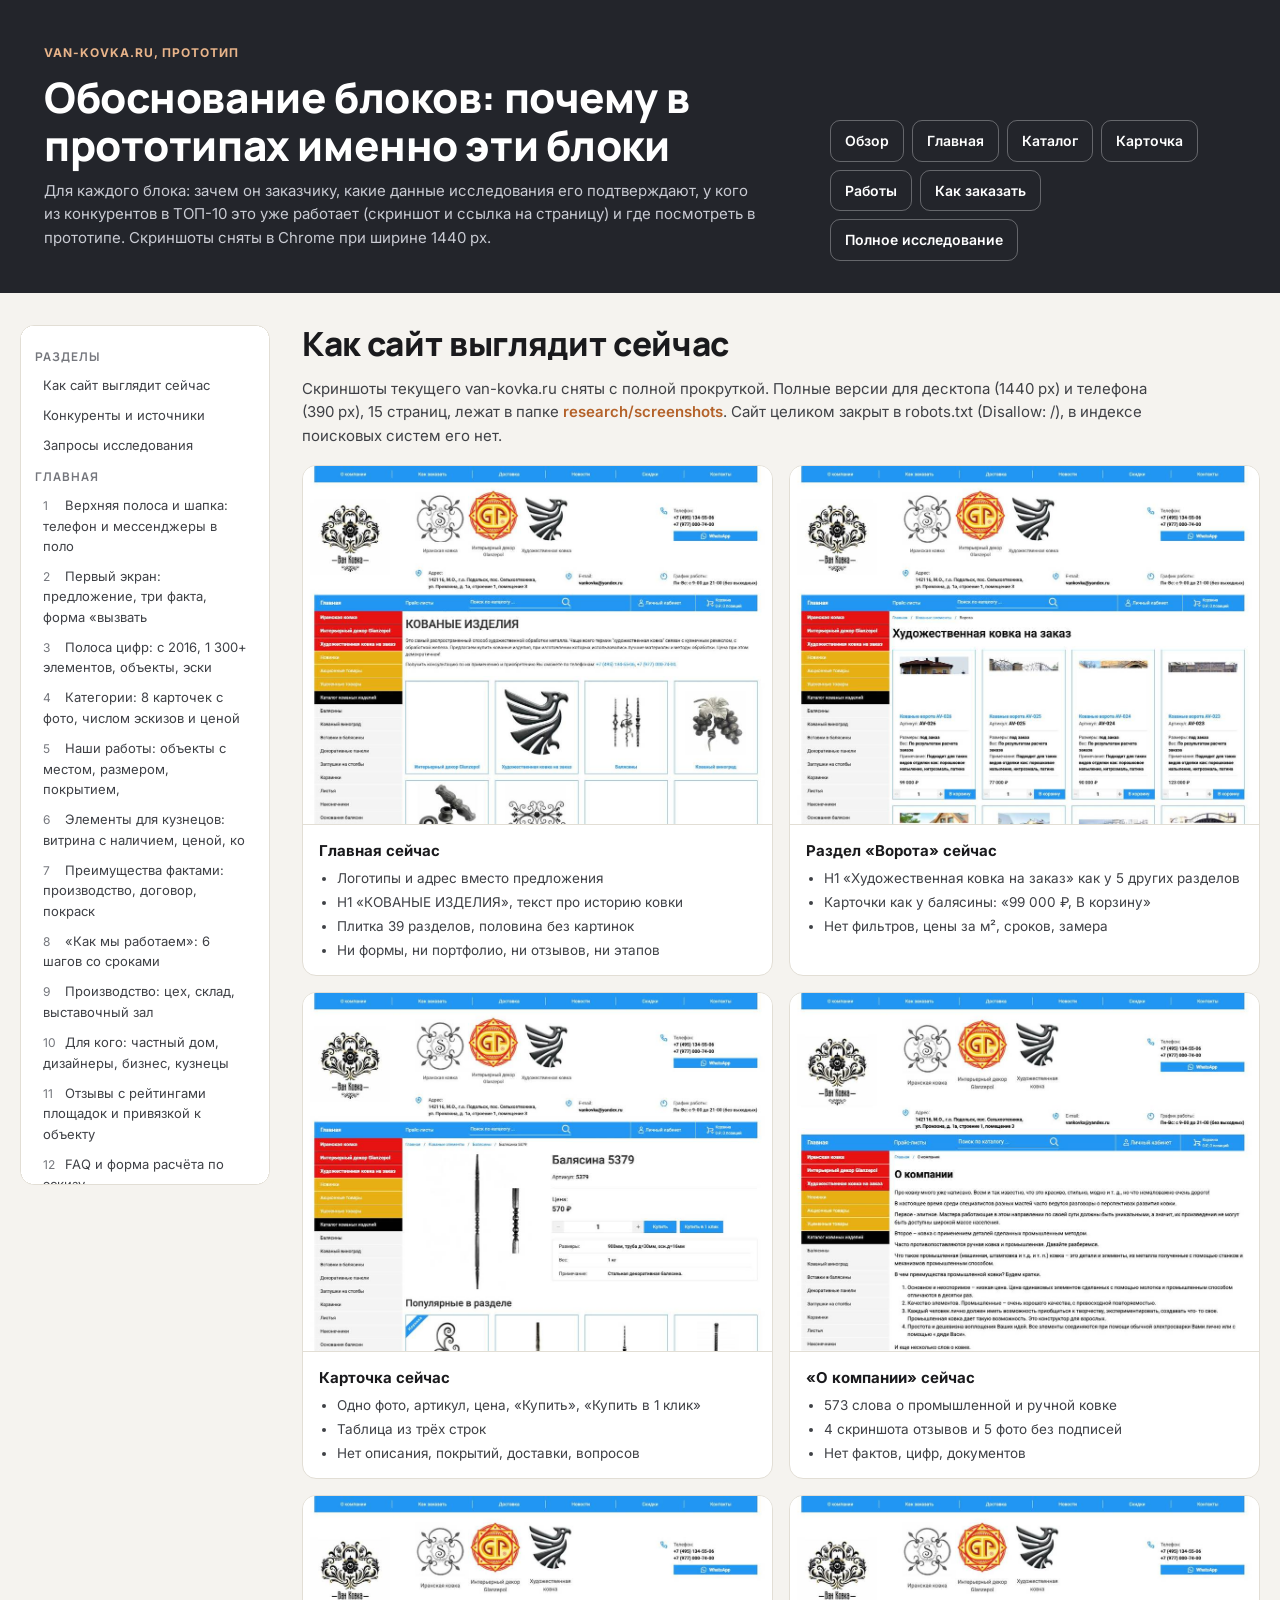
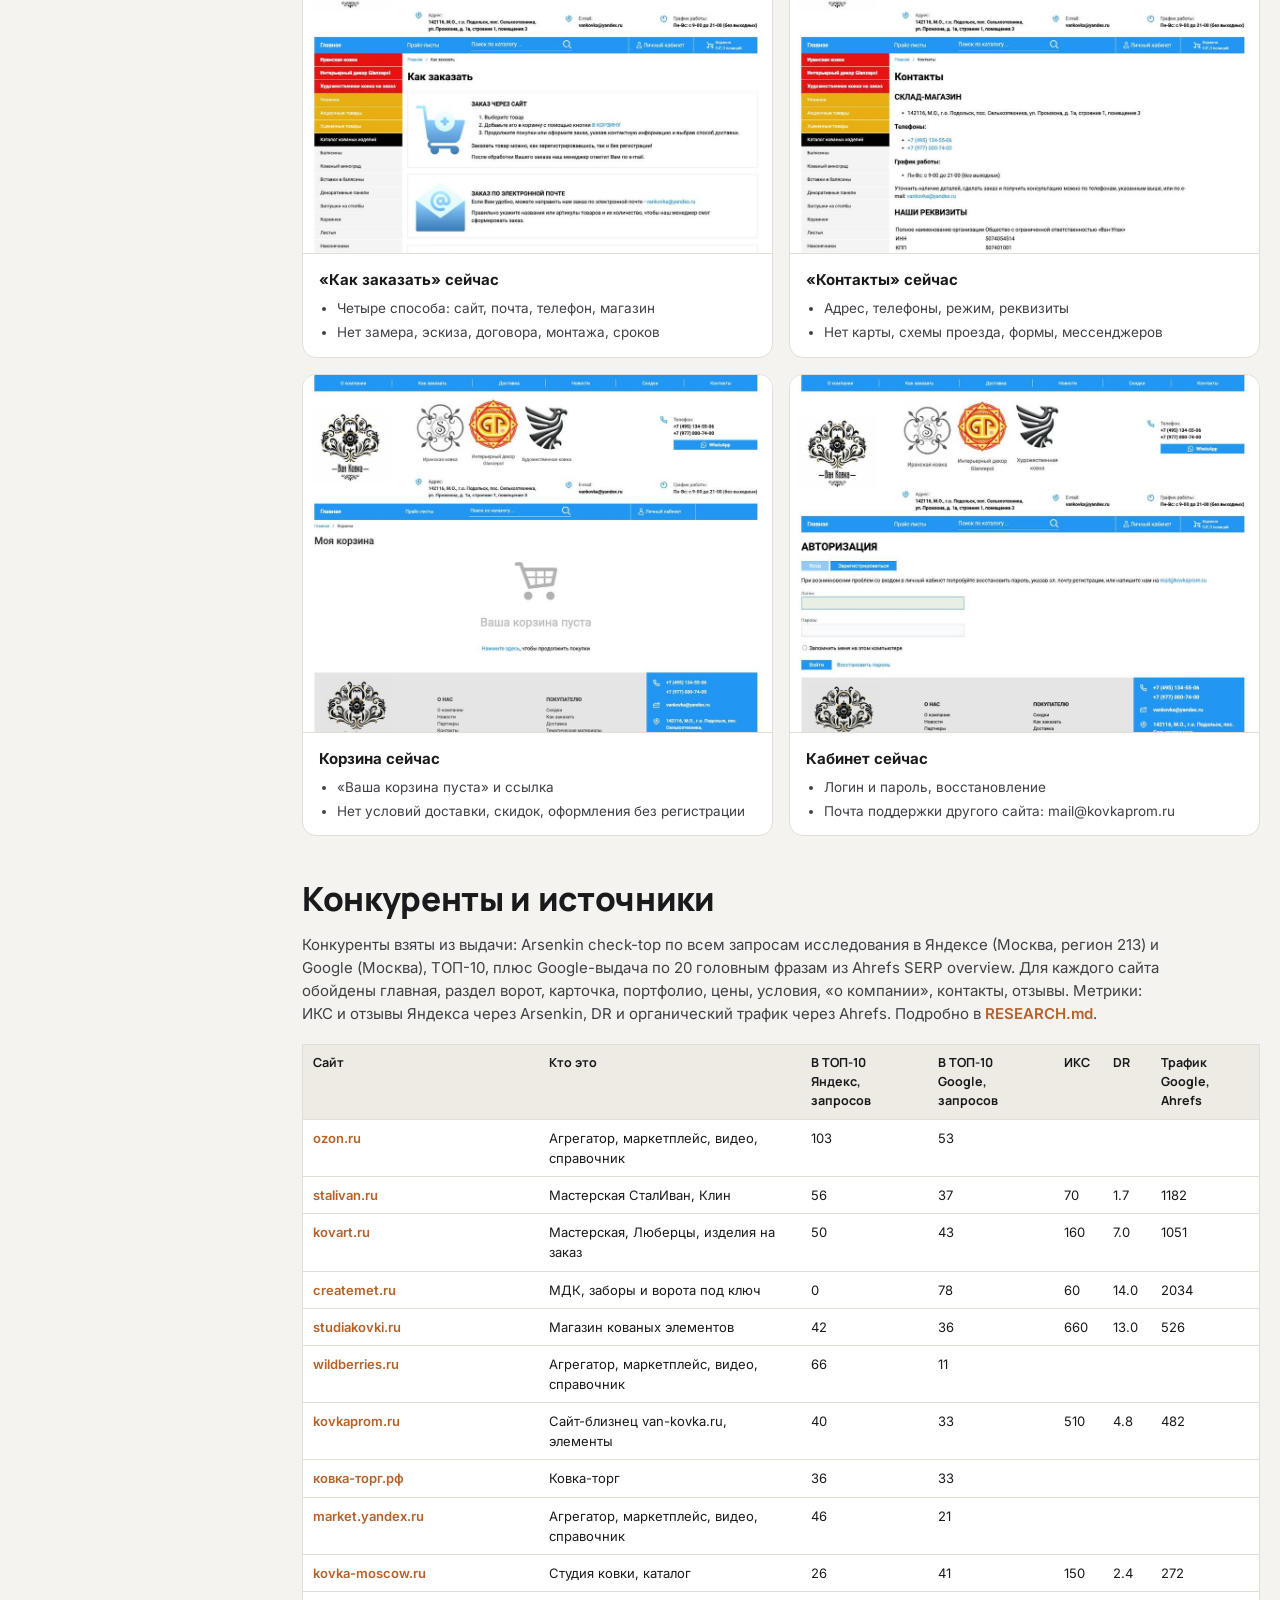
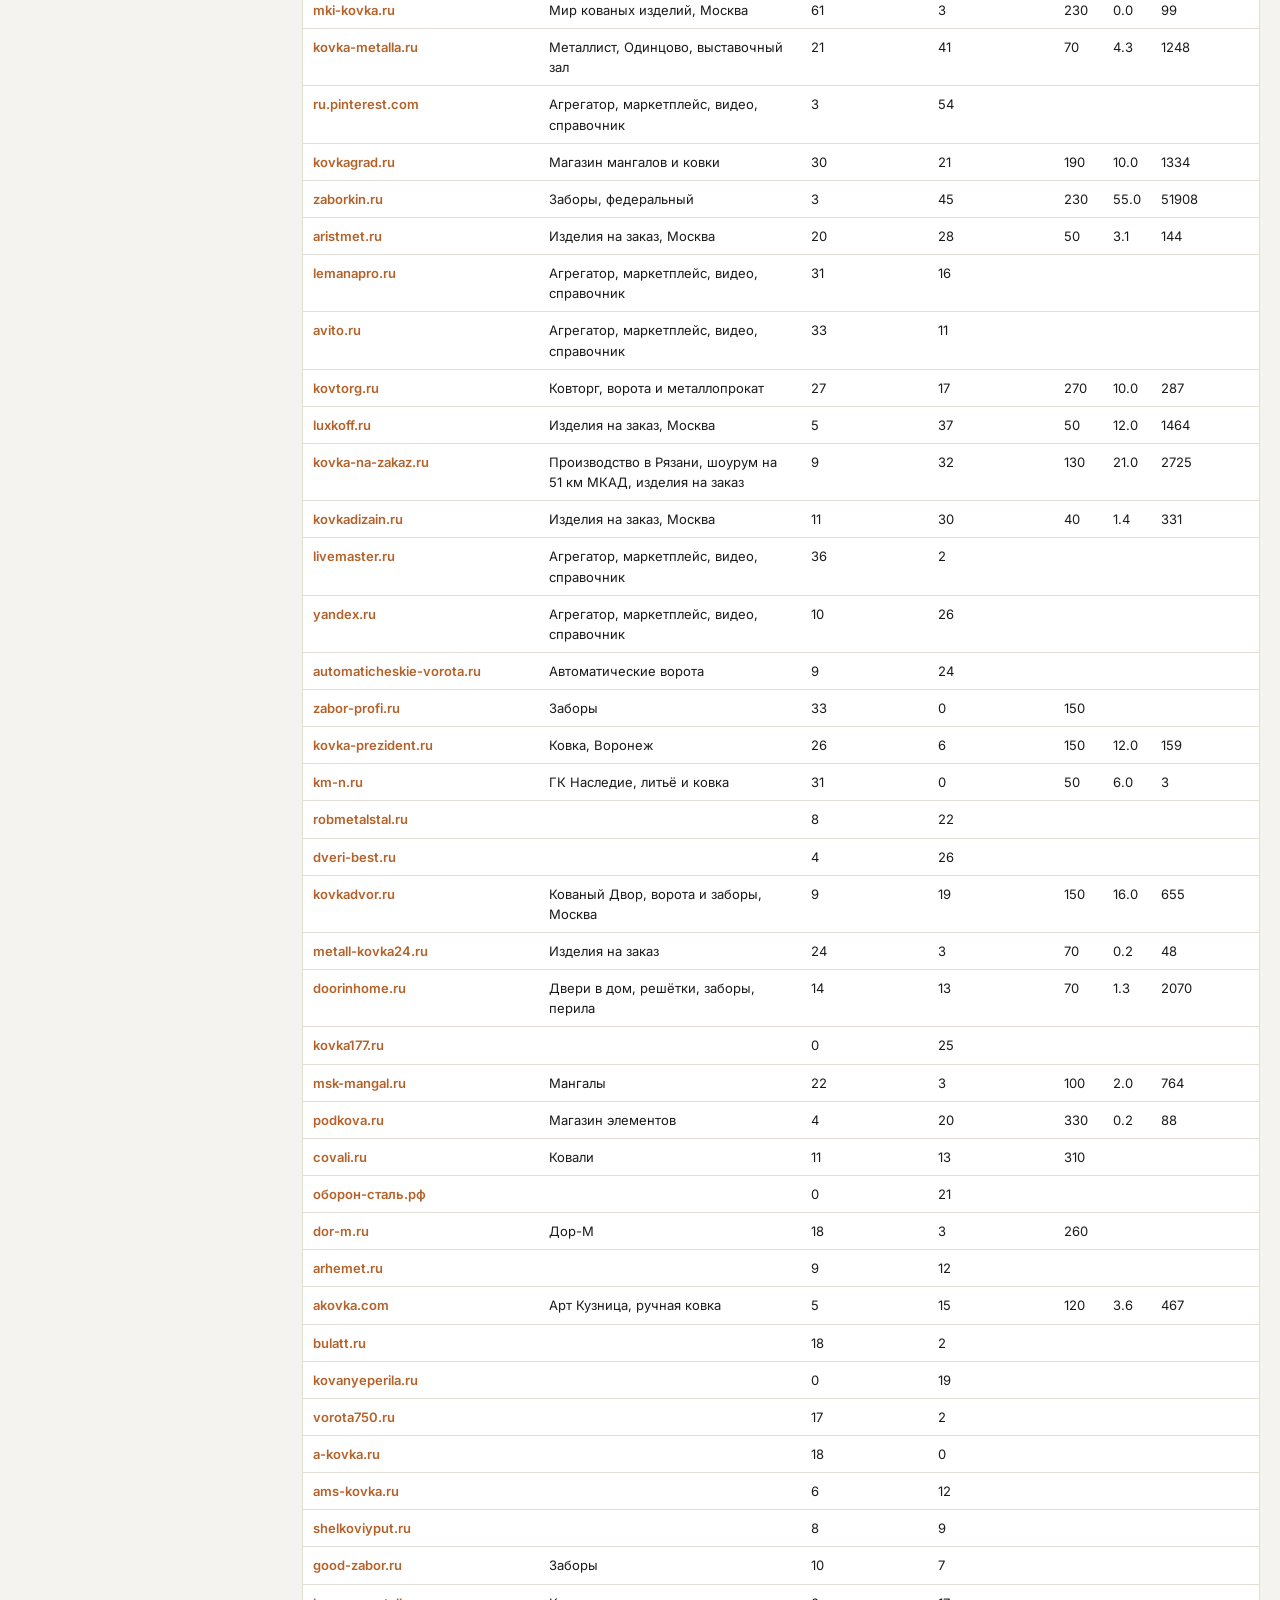
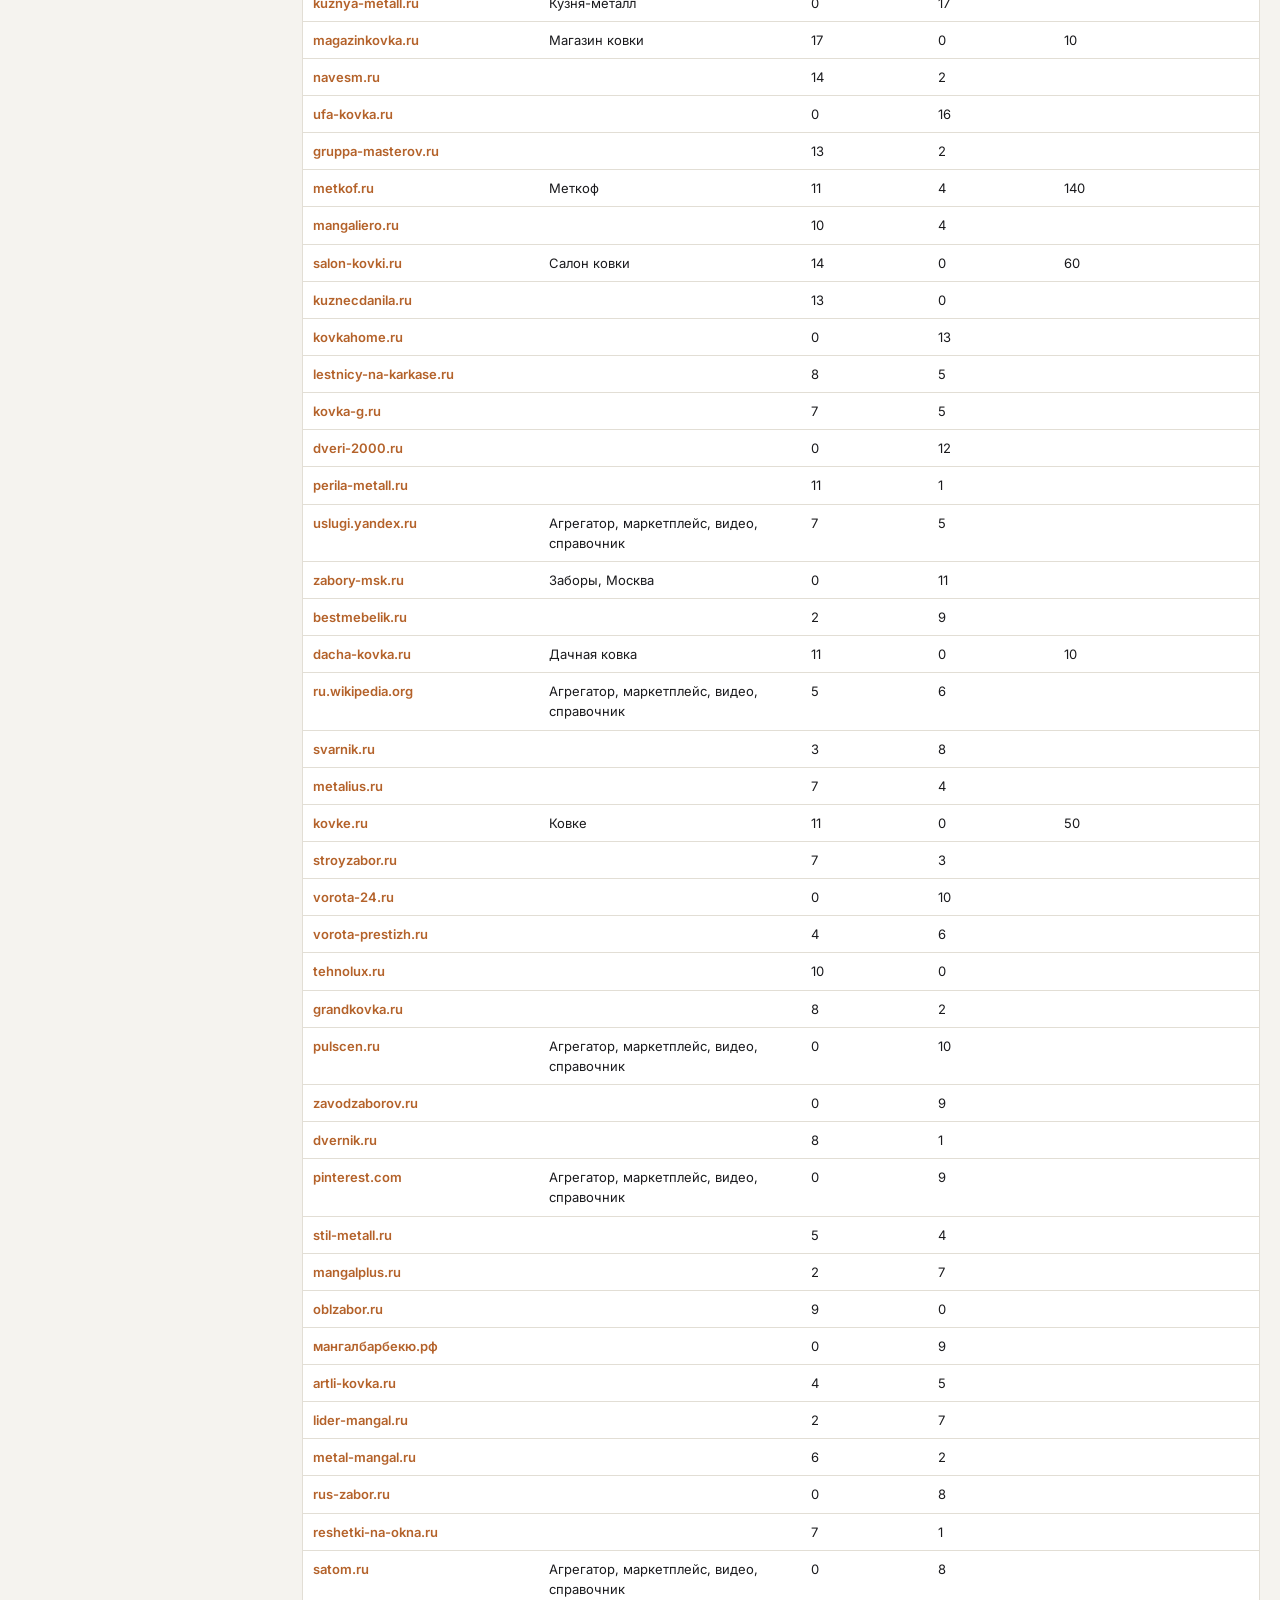
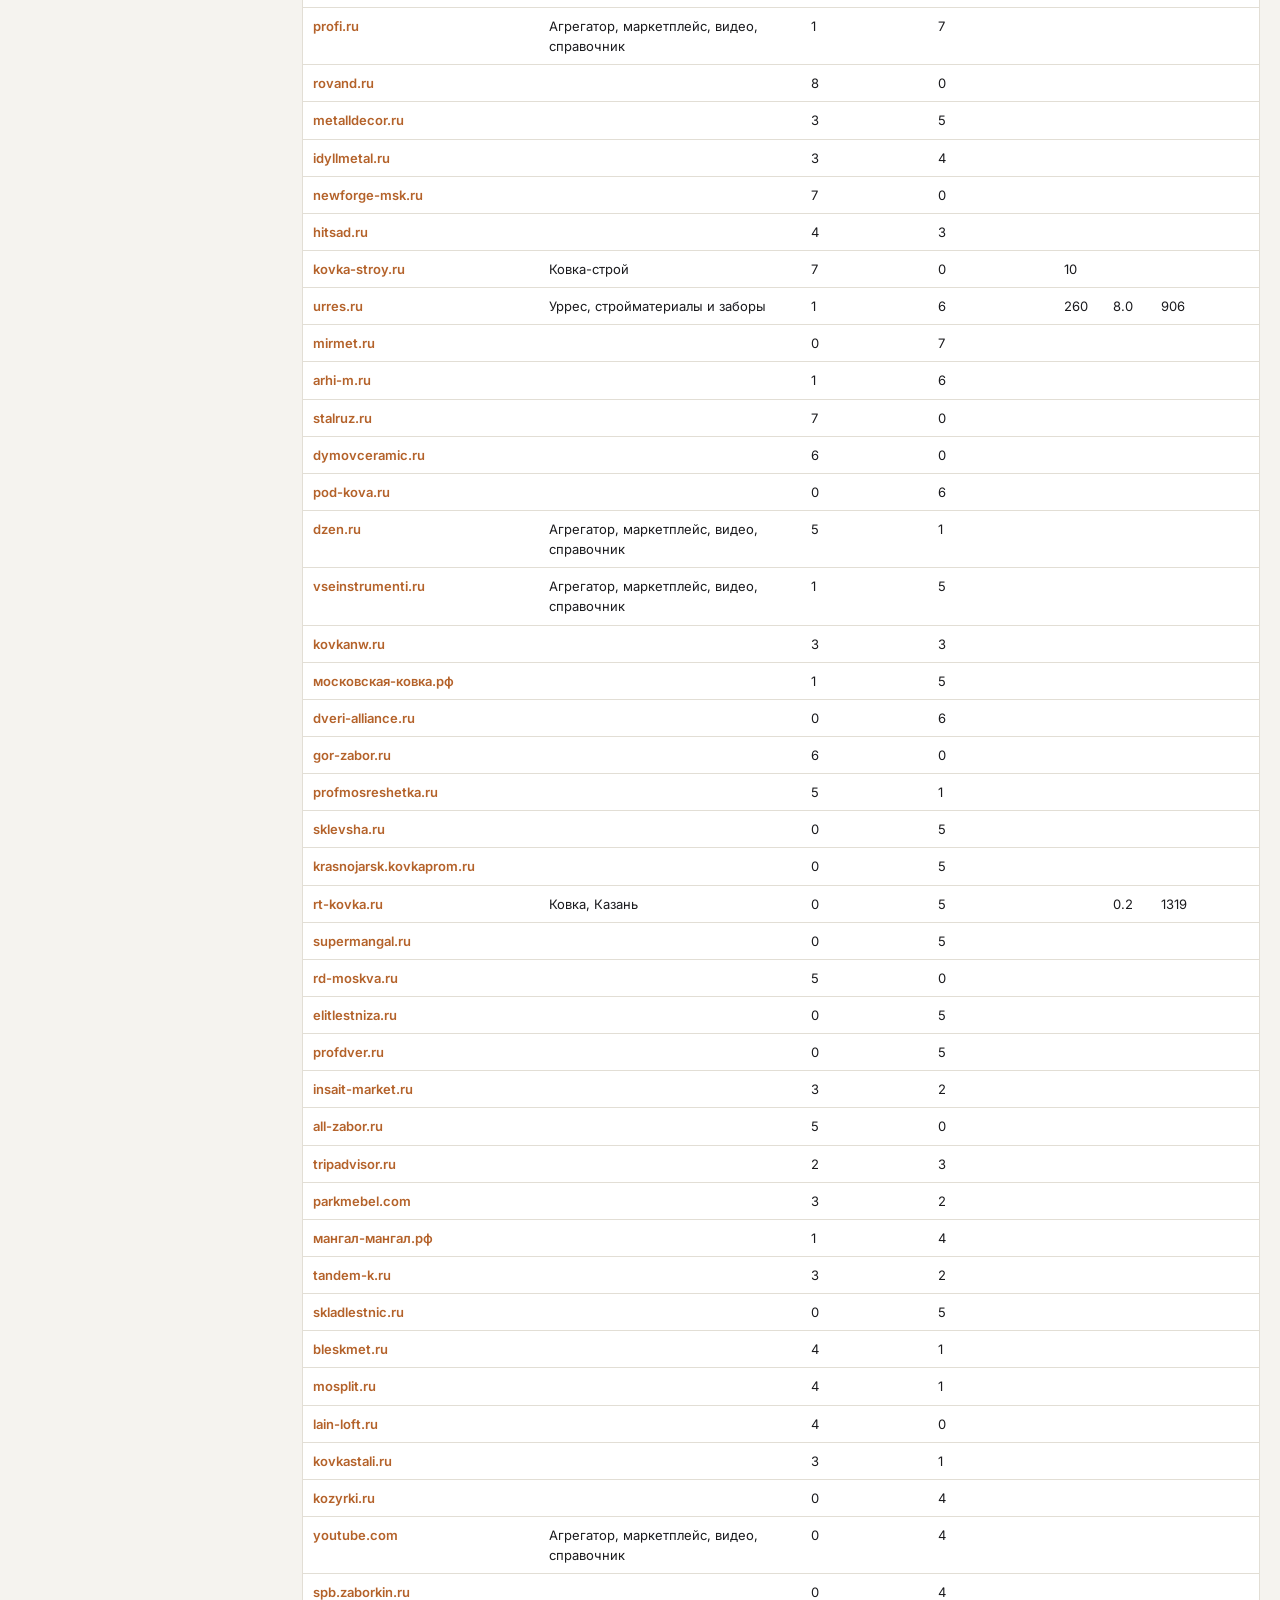
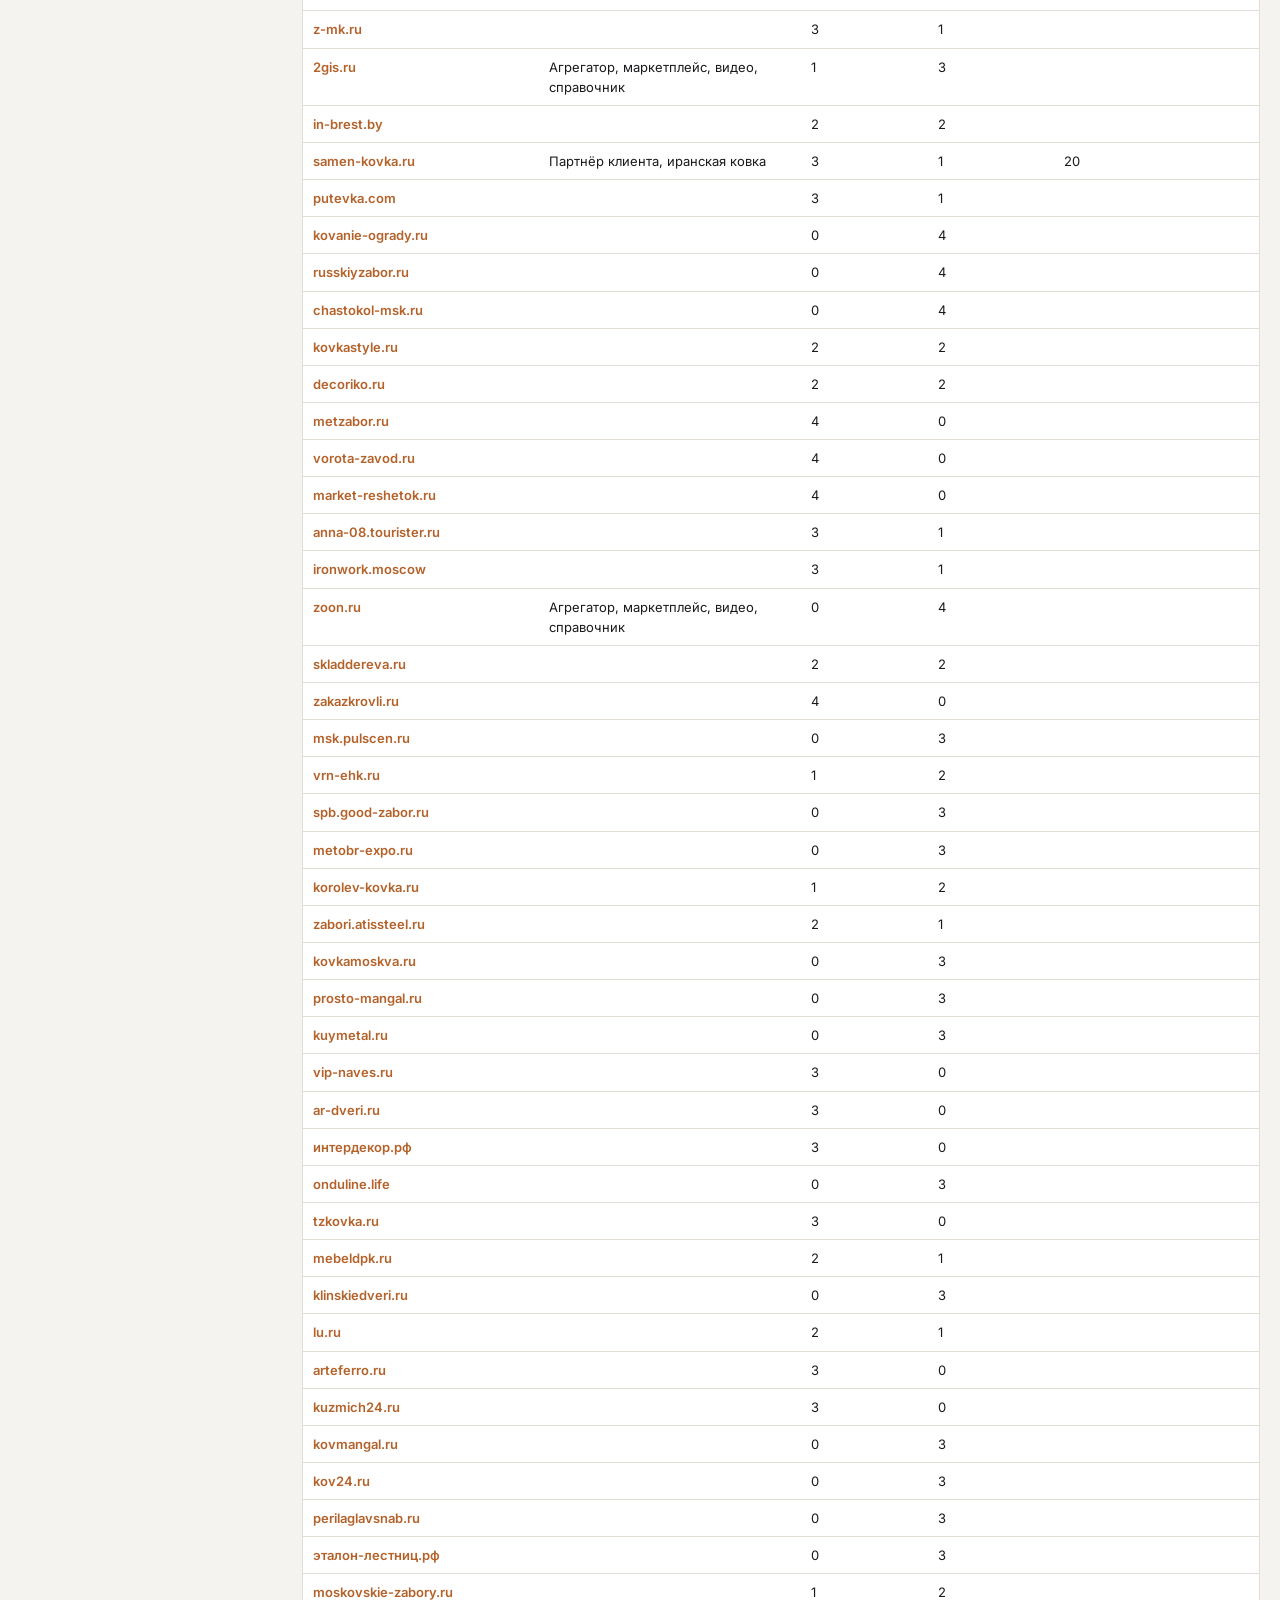
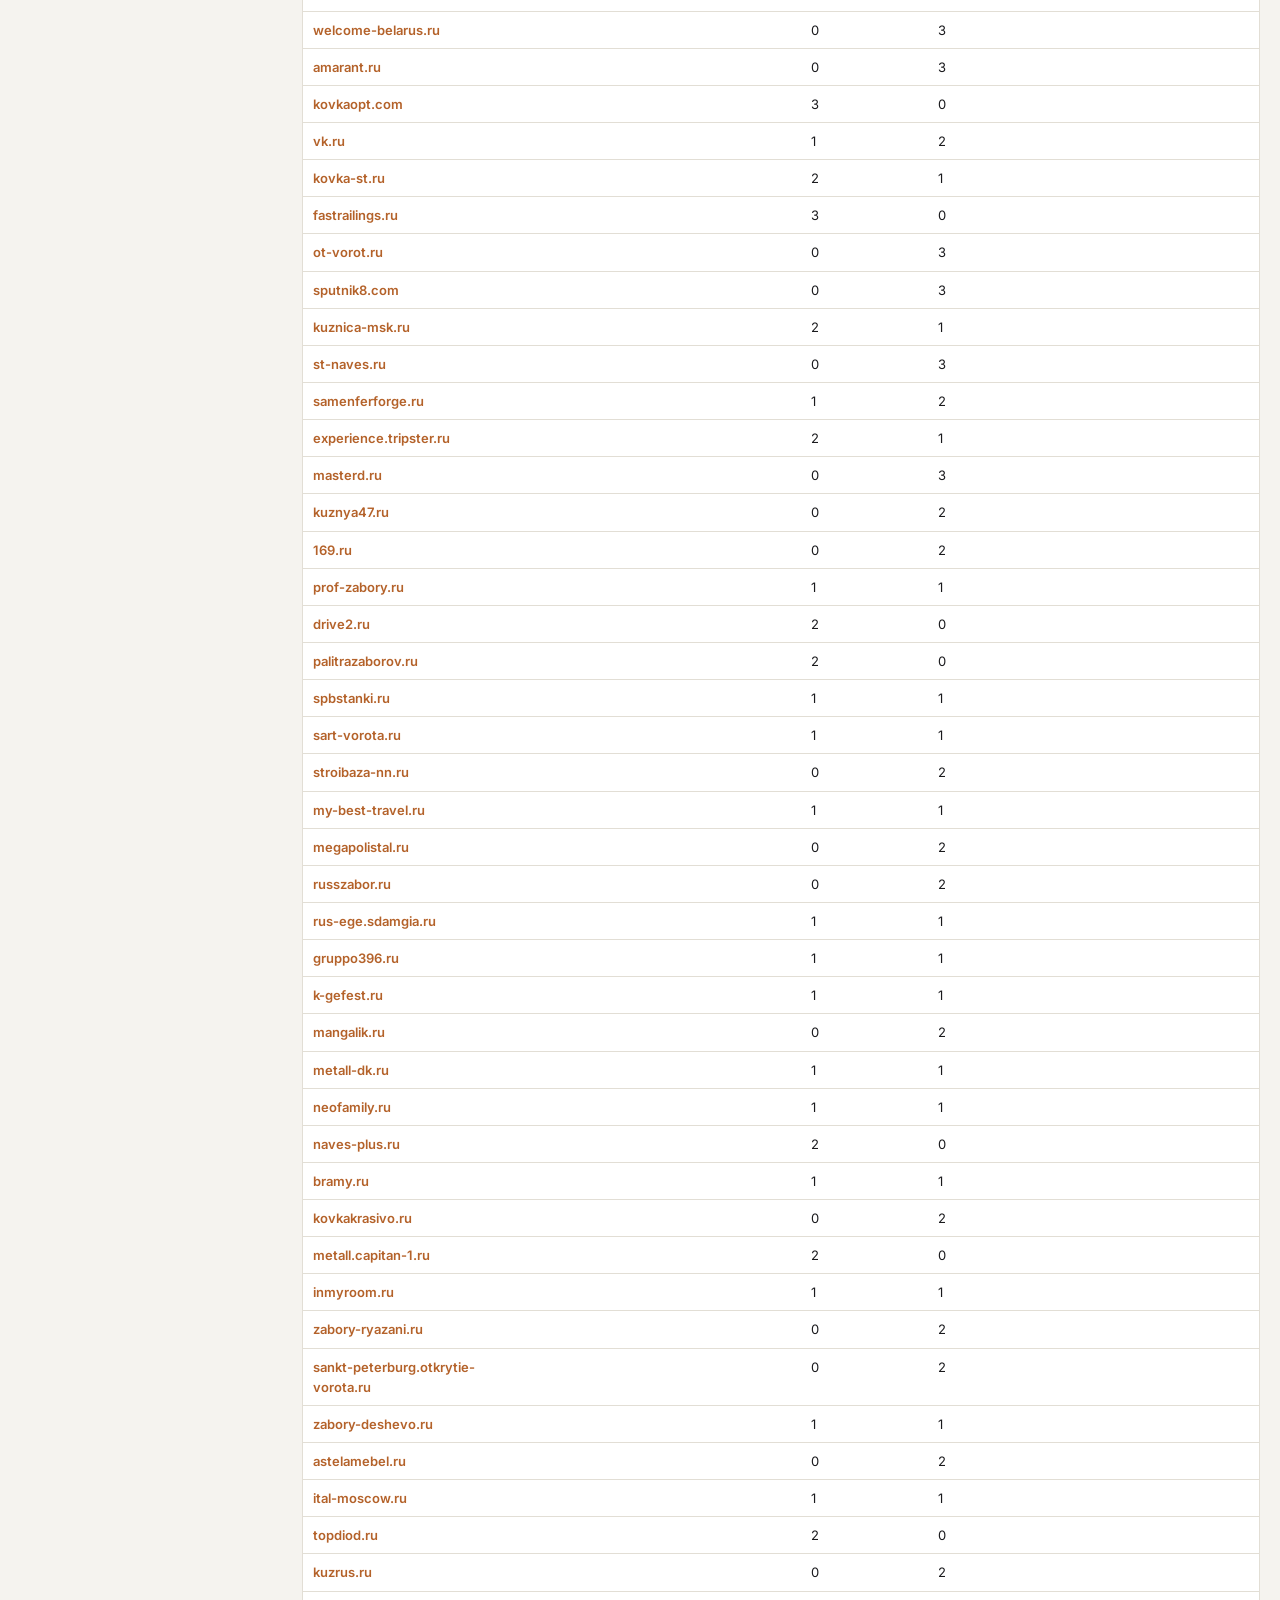
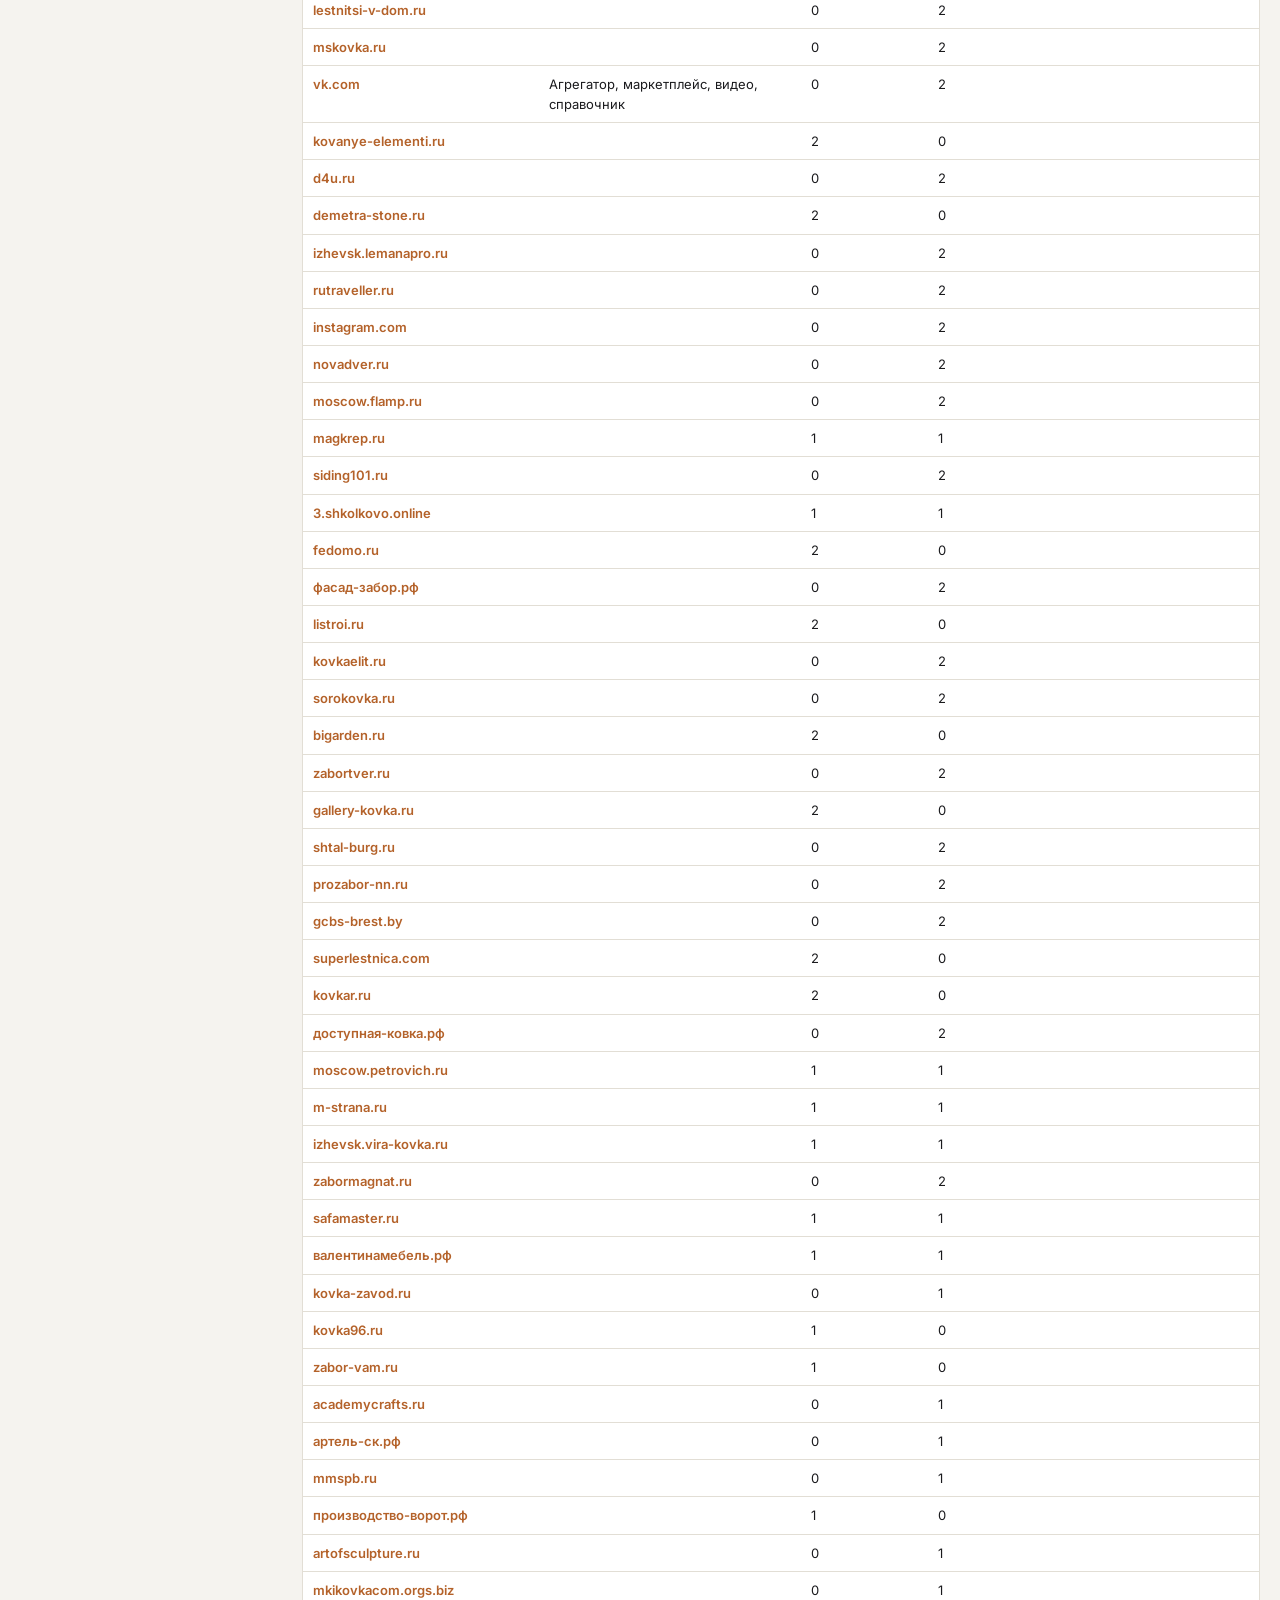
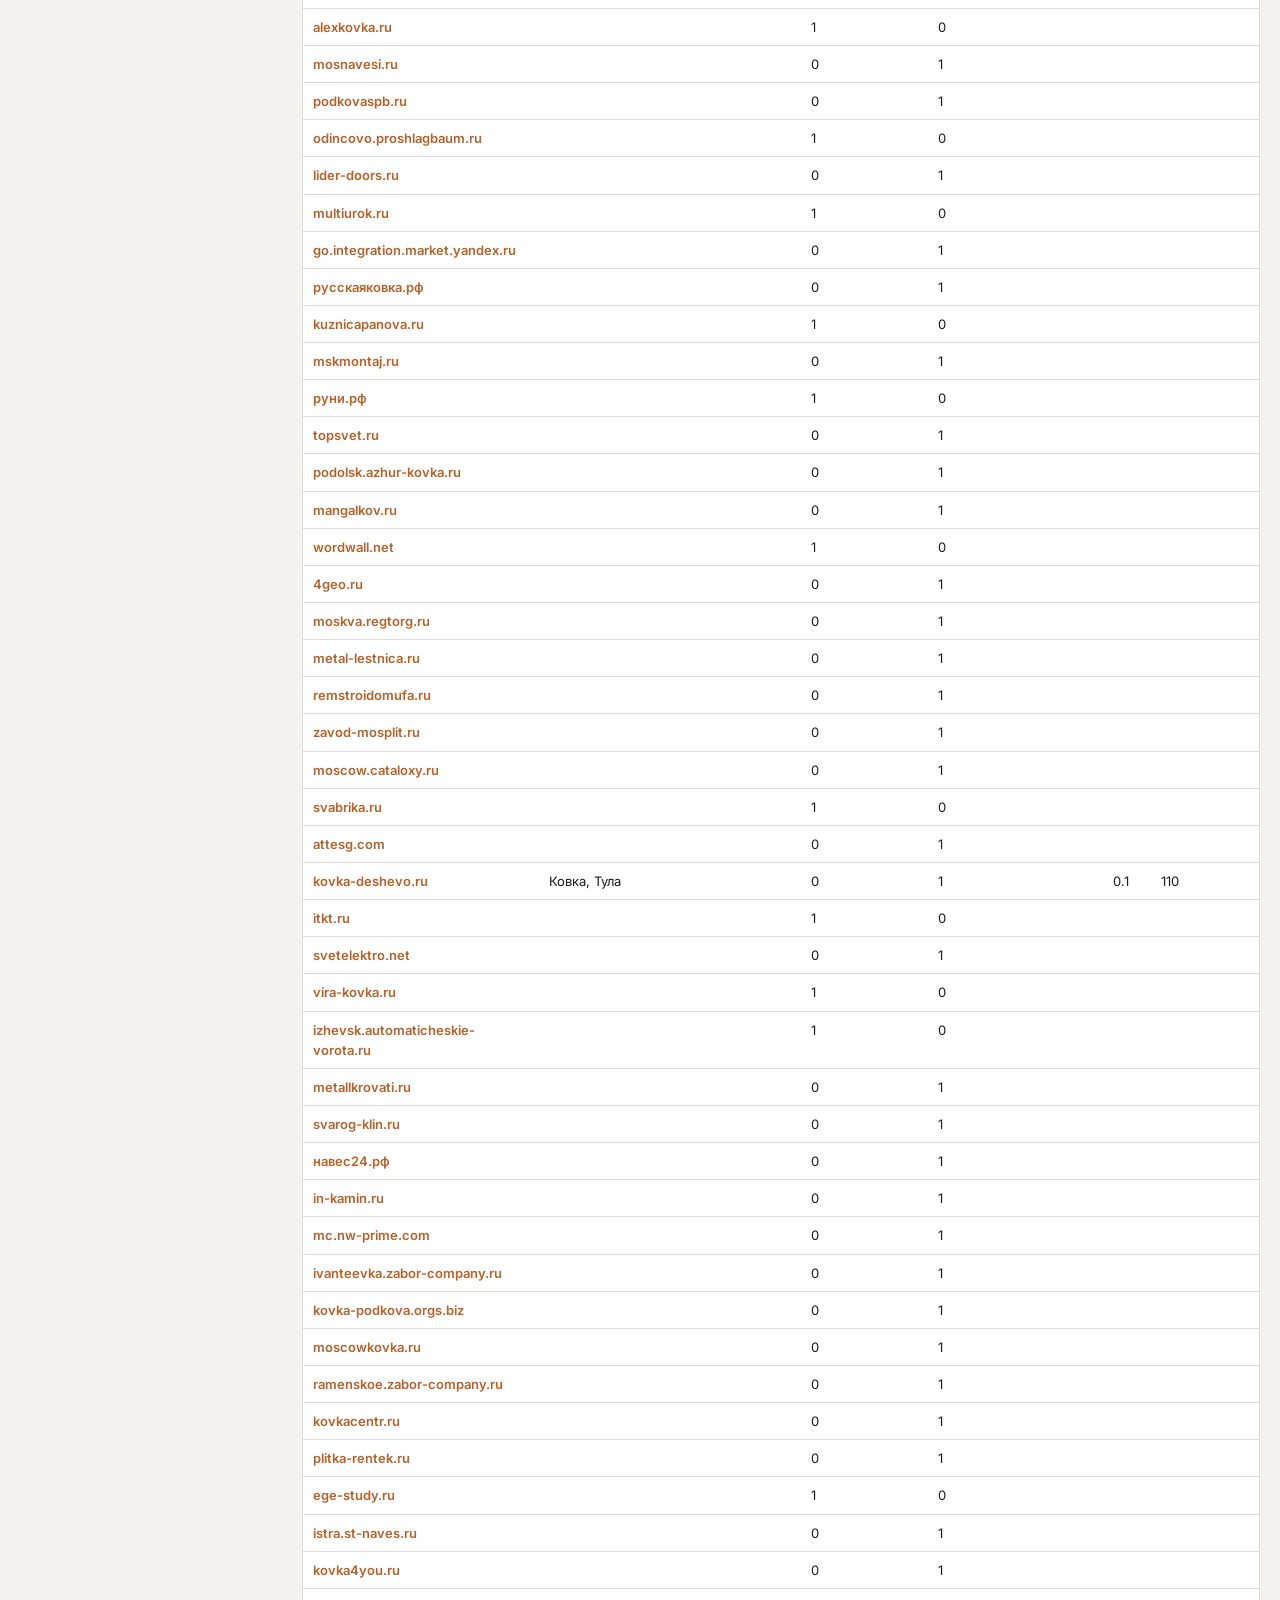
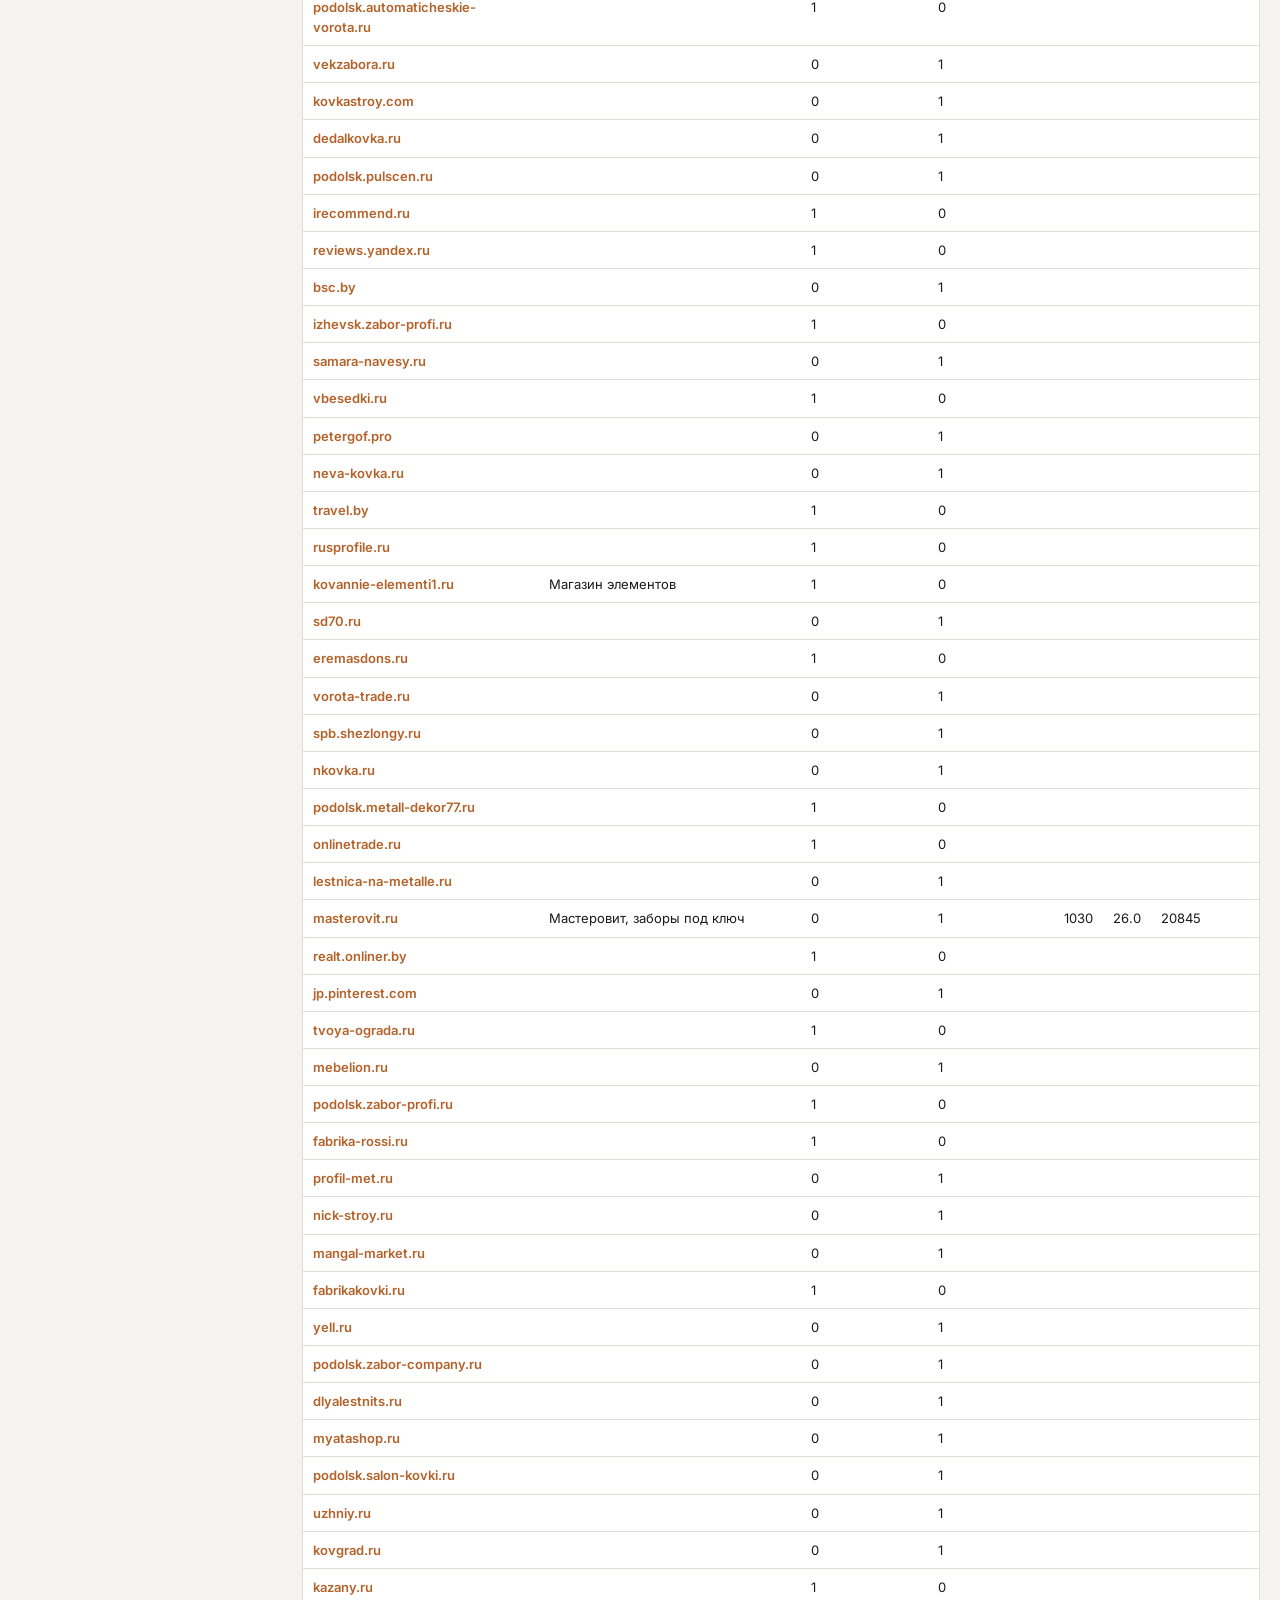
==== commit 42cfb8d0: "Рабочие фильтры, быстрые вкладки и сортировка в каталоге, витрине элементов и портфолио; телефон и м" ====
--- a/rationale.html
+++ b/rationale.html
@@ -88,7 +88,7 @@
     <a href="#was">Как сайт выглядит сейчас</a>
     <a href="#sources">Конкуренты и источники</a>
     <a href="#queries">Запросы исследования</a>
-    <h4>Главная</h4><a href="#h1"><span class="n">1</span>Верхняя полоса и шапка: меню по типам изделий, телеф</a><a href="#h2"><span class="n">2</span>Первый экран: предложение, три факта, форма «вызвать</a><a href="#h3"><span class="n">3</span>Полоса цифр: с 2016, 1 300+ элементов, объекты, эски</a><a href="#h4"><span class="n">4</span>Категории: 8 карточек с фото, числом эскизов и ценой</a><a href="#h5"><span class="n">5</span>Наши работы: объекты с местом, размером, покрытием, </a><a href="#h6"><span class="n">6</span>Элементы для кузнецов: витрина с наличием, ценой, ко</a><a href="#h7"><span class="n">7</span>Преимущества фактами: производство, договор, покраск</a><a href="#h8"><span class="n">8</span>«Как мы работаем»: 6 шагов со сроками</a><a href="#h9"><span class="n">9</span>Производство: цех, склад, выставочный зал</a><a href="#h10"><span class="n">10</span>Для кого: частный дом, дизайнеры, бизнес, кузнецы</a><a href="#h11"><span class="n">11</span>Отзывы с рейтингами площадок и привязкой к объекту</a><a href="#h12"><span class="n">12</span>FAQ и форма расчёта по эскизу</a><h4>Каталог: кованые ворота</h4><a href="#c1"><span class="n">13</span>Заголовок раздела: число эскизов, цена «от» за м², с</a><a href="#c2"><span class="n">14</span>Быстрые фильтры по назначению и фильтр по параметрам</a><a href="#c3"><span class="n">15</span>Карточки эскизов: тип, рисунок, цена «от» за м², ори</a><a href="#c4"><span class="n">16</span>Лид-карточки в сетке: свой эскиз и замер</a><a href="#c5"><span class="n">17</span>Из чего складывается цена, этапы, установленные воро</a><a href="#c6"><span class="n">18</span>Магазин элементов: разделы, фильтр по высоте и сечен</a><h4>Карточка изделия</h4><a href="#p1"><span class="n">19</span>Галерея крупных планов и «коротко» о ворота</a><a href="#p2"><span class="n">20</span>Блок расчёта: цена «от» с пересчётом, исполнение, по</a><a href="#p3"><span class="n">21</span>Табы: характеристики, материалы и покраска, комплект</a><a href="#p4"><span class="n">22</span>Где стоят эти ворота, дополнения к заказу, похожие э</a><h4>Наши работы и объект</h4><a href="#w1"><span class="n">23</span>Портфолио: фильтр по типу и району, карточки объекто</a><a href="#w2"><span class="n">24</span>Карта объектов, отзывы по объектам, «Заказать похоже</a><a href="#w3"><span class="n">25</span>Карточка объекта: задача, факты, фото, ход работы по</a><h4>О производстве</h4><a href="#a1"><span class="n">26</span>Производство: фото цеха, склада, образцов, мастеров;</a><a href="#a2"><span class="n">27</span>Команда, документы и сертификаты, партнёры, отзывы, </a><h4>Как заказать</h4><a href="#o1"><span class="n">28</span>Как заказать: шесть шагов для изделий и четыре для э</a><a href="#o2"><span class="n">29</span>Замер: что делает замерщик, когда бесплатно, зона вы</a><a href="#o3"><span class="n">30</span>Доставка и самовывоз</a><a href="#o4"><span class="n">31</span>Монтаж, оплата и гарантия</a><h4>Контакты</h4><a href="#k1"><span class="n">32</span>Контакты: карта, адреса цеха и магазина, схема проез</a><h4>Корзина и кабинет</h4><a href="#r1"><span class="n">33</span>Корзина: элементы с остатком, изделие на заказ как з</a><a href="#r2"><span class="n">34</span>Личный кабинет: статус изделия по этапам с фото из ц</a>
+    <h4>Главная</h4><a href="#h1"><span class="n">1</span>Верхняя полоса и шапка: телефон и мессенджеры в поло</a><a href="#h2"><span class="n">2</span>Первый экран: предложение, три факта, форма «вызвать</a><a href="#h3"><span class="n">3</span>Полоса цифр: с 2016, 1&nbsp;300+ элементов, объекты, эски</a><a href="#h4"><span class="n">4</span>Категории: 8 карточек с фото, числом эскизов и ценой</a><a href="#h5"><span class="n">5</span>Наши работы: объекты с местом, размером, покрытием, </a><a href="#h6"><span class="n">6</span>Элементы для кузнецов: витрина с наличием, ценой, ко</a><a href="#h7"><span class="n">7</span>Преимущества фактами: производство, договор, покраск</a><a href="#h8"><span class="n">8</span>«Как мы работаем»: 6 шагов со сроками</a><a href="#h9"><span class="n">9</span>Производство: цех, склад, выставочный зал</a><a href="#h10"><span class="n">10</span>Для кого: частный дом, дизайнеры, бизнес, кузнецы</a><a href="#h11"><span class="n">11</span>Отзывы с рейтингами площадок и привязкой к объекту</a><a href="#h12"><span class="n">12</span>FAQ и форма расчёта по эскизу</a><h4>Каталог: кованые ворота</h4><a href="#c1"><span class="n">13</span>Заголовок раздела: число эскизов, цена «от» за м², с</a><a href="#c2"><span class="n">14</span>Быстрые фильтры по назначению и фильтр по параметрам</a><a href="#c3"><span class="n">15</span>Карточки эскизов: тип, рисунок, цена «от» за м², ори</a><a href="#c4"><span class="n">16</span>Лид-карточки в сетке: свой эскиз и замер</a><a href="#c5"><span class="n">17</span>Из чего складывается цена, этапы, установленные воро</a><a href="#c6"><span class="n">18</span>Магазин элементов: разделы, фильтр по высоте и сечен</a><h4>Карточка изделия</h4><a href="#p1"><span class="n">19</span>Галерея крупных планов и «коротко» о ворота</a><a href="#p2"><span class="n">20</span>Блок расчёта: цена «от» с пересчётом, исполнение, по</a><a href="#p3"><span class="n">21</span>Табы: характеристики, материалы и покраска, комплект</a><a href="#p4"><span class="n">22</span>Где стоят эти ворота, дополнения к заказу, похожие э</a><h4>Наши работы и объект</h4><a href="#w1"><span class="n">23</span>Портфолио: фильтр по типу и району, карточки объекто</a><a href="#w2"><span class="n">24</span>Карта объектов, отзывы по объектам, «Заказать похоже</a><a href="#w3"><span class="n">25</span>Карточка объекта: задача, факты, фото, ход работы по</a><h4>О производстве</h4><a href="#a1"><span class="n">26</span>Производство: фото цеха, склада, образцов, мастеров;</a><a href="#a2"><span class="n">27</span>Команда, документы и сертификаты, партнёры, отзывы, </a><h4>Как заказать</h4><a href="#o1"><span class="n">28</span>Как заказать: шесть шагов для изделий и четыре для э</a><a href="#o2"><span class="n">29</span>Замер: что делает замерщик, когда бесплатно, зона вы</a><a href="#o3"><span class="n">30</span>Доставка и самовывоз</a><a href="#o4"><span class="n">31</span>Монтаж, оплата и гарантия</a><h4>Контакты</h4><a href="#k1"><span class="n">32</span>Контакты: карта, адреса цеха и магазина, схема проез</a><h4>Корзина и кабинет</h4><a href="#r1"><span class="n">33</span>Корзина: элементы с остатком, изделие на заказ как з</a><a href="#r2"><span class="n">34</span>Личный кабинет: статус изделия по этапам с фото из ц</a>
     <h4>Прочее</h4>
     <a href="#removed">Что убрали</a>
   </aside>
@@ -97,7 +97,7 @@
     <section class="rat-sec" id="was">
       <h2>Как сайт выглядит сейчас</h2>
       <p class="sub">Скриншоты текущего van-kovka.ru сняты с полной прокруткой. Полные версии для десктопа (1440 px) и телефона (390 px), 15 страниц, лежат в папке <a href="https://github.com/takedown-desing/van-kovka-prototype/tree/main/research/screenshots" target="_blank" rel="noopener">research/screenshots</a>. Сайт целиком закрыт в robots.txt (Disallow: /), в индексе поисковых систем его нет.</p>
-      <div class="was-grid"><div class="was"><a href="research/screenshots/van-kovka_home_desktop.jpeg" target="_blank" rel="noopener"><img src="research/screenshots/was/was-home-top.jpg" alt="Главная сейчас" loading="lazy"></a><div class="b"><b>Главная сейчас</b><ul><li>Логотипы и адрес вместо предложения</li><li>H1 «КОВАНЫЕ ИЗДЕЛИЯ», текст про историю ковки</li><li>Плитка 39 разделов, половина без картинок</li><li>Ни формы, ни портфолио, ни отзывов, ни этапов</li></ul></div></div><div class="was"><a href="research/screenshots/van-kovka_vorota_desktop.jpeg" target="_blank" rel="noopener"><img src="research/screenshots/was/was-vorota-top.jpg" alt="Раздел «Ворота» сейчас" loading="lazy"></a><div class="b"><b>Раздел «Ворота» сейчас</b><ul><li>H1 «Художественная ковка на заказ» как у 5 других разделов</li><li>Карточки как у балясины: «99 000 ₽, В корзину»</li><li>Нет фильтров, цены за м², сроков, замера</li></ul></div></div><div class="was"><a href="research/screenshots/van-kovka_product_desktop.jpeg" target="_blank" rel="noopener"><img src="research/screenshots/was/was-product-top.jpg" alt="Карточка сейчас" loading="lazy"></a><div class="b"><b>Карточка сейчас</b><ul><li>Одно фото, артикул, цена, «Купить», «Купить в 1 клик»</li><li>Таблица из трёх строк</li><li>Нет описания, покрытий, доставки, вопросов</li></ul></div></div><div class="was"><a href="research/screenshots/van-kovka_about_desktop.jpeg" target="_blank" rel="noopener"><img src="research/screenshots/was/was-about-top.jpg" alt="«О компании» сейчас" loading="lazy"></a><div class="b"><b>«О компании» сейчас</b><ul><li>573 слова о промышленной и ручной ковке</li><li>4 скриншота отзывов и 5 фото без подписей</li><li>Нет фактов, цифр, документов</li></ul></div></div><div class="was"><a href="research/screenshots/van-kovka_zakaz_desktop.jpeg" target="_blank" rel="noopener"><img src="research/screenshots/was/was-zakaz-top.jpg" alt="«Как заказать» сейчас" loading="lazy"></a><div class="b"><b>«Как заказать» сейчас</b><ul><li>Четыре способа: сайт, почта, телефон, магазин</li><li>Нет замера, эскиза, договора, монтажа, сроков</li></ul></div></div><div class="was"><a href="research/screenshots/van-kovka_contacts_desktop.jpeg" target="_blank" rel="noopener"><img src="research/screenshots/was/was-contacts-top.jpg" alt="«Контакты» сейчас" loading="lazy"></a><div class="b"><b>«Контакты» сейчас</b><ul><li>Адрес, телефоны, режим, реквизиты</li><li>Нет карты, схемы проезда, формы, мессенджеров</li></ul></div></div><div class="was"><a href="research/screenshots/van-kovka_cart_desktop.jpeg" target="_blank" rel="noopener"><img src="research/screenshots/was/was-cart-top.jpg" alt="Корзина сейчас" loading="lazy"></a><div class="b"><b>Корзина сейчас</b><ul><li>«Ваша корзина пуста» и ссылка</li><li>Нет условий доставки, скидок, оформления без регистрации</li></ul></div></div><div class="was"><a href="research/screenshots/van-kovka_login_desktop.jpeg" target="_blank" rel="noopener"><img src="research/screenshots/was/was-login-top.jpg" alt="Кабинет сейчас" loading="lazy"></a><div class="b"><b>Кабинет сейчас</b><ul><li>Логин и пароль, восстановление</li><li>Почта поддержки другого сайта: mail@kovkaprom.ru</li></ul></div></div></div>
+      <div class="was-grid"><div class="was"><a href="research/screenshots/van-kovka_home_desktop.jpeg" target="_blank" rel="noopener"><img src="research/screenshots/was/was-home-top.jpg" alt="Главная сейчас" loading="lazy"></a><div class="b"><b>Главная сейчас</b><ul><li>Логотипы и адрес вместо предложения</li><li>H1 «КОВАНЫЕ ИЗДЕЛИЯ», текст про историю ковки</li><li>Плитка 39 разделов, половина без картинок</li><li>Ни формы, ни портфолио, ни отзывов, ни этапов</li></ul></div></div><div class="was"><a href="research/screenshots/van-kovka_vorota_desktop.jpeg" target="_blank" rel="noopener"><img src="research/screenshots/was/was-vorota-top.jpg" alt="Раздел «Ворота» сейчас" loading="lazy"></a><div class="b"><b>Раздел «Ворота» сейчас</b><ul><li>H1 «Художественная ковка на заказ» как у 5 других разделов</li><li>Карточки как у балясины: «99&nbsp;000 ₽, В корзину»</li><li>Нет фильтров, цены за м², сроков, замера</li></ul></div></div><div class="was"><a href="research/screenshots/van-kovka_product_desktop.jpeg" target="_blank" rel="noopener"><img src="research/screenshots/was/was-product-top.jpg" alt="Карточка сейчас" loading="lazy"></a><div class="b"><b>Карточка сейчас</b><ul><li>Одно фото, артикул, цена, «Купить», «Купить в 1 клик»</li><li>Таблица из трёх строк</li><li>Нет описания, покрытий, доставки, вопросов</li></ul></div></div><div class="was"><a href="research/screenshots/van-kovka_about_desktop.jpeg" target="_blank" rel="noopener"><img src="research/screenshots/was/was-about-top.jpg" alt="«О компании» сейчас" loading="lazy"></a><div class="b"><b>«О компании» сейчас</b><ul><li>573 слова о промышленной и ручной ковке</li><li>4 скриншота отзывов и 5 фото без подписей</li><li>Нет фактов, цифр, документов</li></ul></div></div><div class="was"><a href="research/screenshots/van-kovka_zakaz_desktop.jpeg" target="_blank" rel="noopener"><img src="research/screenshots/was/was-zakaz-top.jpg" alt="«Как заказать» сейчас" loading="lazy"></a><div class="b"><b>«Как заказать» сейчас</b><ul><li>Четыре способа: сайт, почта, телефон, магазин</li><li>Нет замера, эскиза, договора, монтажа, сроков</li></ul></div></div><div class="was"><a href="research/screenshots/van-kovka_contacts_desktop.jpeg" target="_blank" rel="noopener"><img src="research/screenshots/was/was-contacts-top.jpg" alt="«Контакты» сейчас" loading="lazy"></a><div class="b"><b>«Контакты» сейчас</b><ul><li>Адрес, телефоны, режим, реквизиты</li><li>Нет карты, схемы проезда, формы, мессенджеров</li></ul></div></div><div class="was"><a href="research/screenshots/van-kovka_cart_desktop.jpeg" target="_blank" rel="noopener"><img src="research/screenshots/was/was-cart-top.jpg" alt="Корзина сейчас" loading="lazy"></a><div class="b"><b>Корзина сейчас</b><ul><li>«Ваша корзина пуста» и ссылка</li><li>Нет условий доставки, скидок, оформления без регистрации</li></ul></div></div><div class="was"><a href="research/screenshots/van-kovka_login_desktop.jpeg" target="_blank" rel="noopener"><img src="research/screenshots/was/was-login-top.jpg" alt="Кабинет сейчас" loading="lazy"></a><div class="b"><b>Кабинет сейчас</b><ul><li>Логин и пароль, восстановление</li><li>Почта поддержки другого сайта: mail@kovkaprom.ru</li></ul></div></div></div>
     </section>
 
     <section class="rat-sec" id="sources">
@@ -114,36 +114,36 @@
 
     <section class="rat-sec" id="home"><h2>Главная</h2>
 <article class="rat" id="h1">
-  <div class="head"><span class="num">1</span><h3>Верхняя полоса и шапка: меню по типам изделий, телефон, мессенджеры, кабинет, корзина, «Рассчитать стоимость»</h3><span class="tagchip mix">Существующий + новое</span></div>
+  <div class="head"><span class="num">1</span><h3>Верхняя полоса и шапка: телефон и мессенджеры в полосе, меню по типам изделий, кабинет, корзина, «Рассчитать стоимость»</h3><span class="tagchip mix">Существующий + новое</span></div>
   <div>
     <div class="why"><b>Зачем</b><p>Сейчас каталог повторяется трижды (верхнее меню, левая колонка из 45 пунктов, подвал), а действия нет: только телефон и корзина. Клиент, который ищет ворота, должен найти раздел «Ворота» в одном месте и сразу видеть, как получить расчёт.</p></div>
-    <div class="data"><b>Данные исследования</b><ul><li>У 10 из 10 конкурентов в шапке меню по типам изделий, у 8 из 10 кнопка действия («Получить расчёт», «Рассчитать», «Вызов замерщика»)</li><li>kovka-na-zakaz: телефон, мессенджеры, «Каталог» и поиск в одной строке; полоса «Цены, География работ, Шоурумы, Клиентам»</li><li>В семантике запросы по типам: «кованые ворота» 1 581, «кованые перила» 1 261, «кованый забор» 967, «кованые элементы» 839 (Wordstat, Москва)</li></ul></div>
+    <div class="data"><b>Данные исследования</b><ul><li>У 10 из 10 конкурентов в шапке меню по типам изделий, у 8 из 10 кнопка действия («Получить расчёт», «Рассчитать», «Вызов замерщика»)</li><li>kovka-na-zakaz: телефон, мессенджеры, «Каталог» и поиск в одной строке; полоса «Цены, География работ, Шоурумы, Клиентам»</li><li>В семантике запросы по типам: «кованые ворота» 1&nbsp;581, «кованые перила» 1&nbsp;261, «кованый забор» 967, «кованые элементы» 839 (Wordstat, Москва)</li></ul></div>
     <div class="proto"><b style="display:block;font-size:12px;text-transform:uppercase;letter-spacing:.08em;color:var(--muted);margin-bottom:6px">Где в прототипе</b><a href="prototypes/home.html#top">home.html, верхняя полоса, шапка и полоса категорий</a></div>
   </div>
-  <div class="shots two"><figure><a href="research/screenshots/competitors/kovka-na-zakaz_home_hero.jpg" target="_blank" rel="noopener"><img src="research/screenshots/competitors/kovka-na-zakaz_home_hero.jpg" alt="kovka-na-zakaz.ru, главная: предложение, «13 лет, 5.0, 1500+ работ», кнопки «Получить расчёт» и «Посмотреть каталог», плитка направлений" loading="lazy"></a><figcaption><span>kovka-na-zakaz.ru, главная: предложение, «13 лет, 5.0, 1500+ работ», кнопки «Получить расчёт» и «Посмотреть каталог», плитка направлений</span><a href="https://kovka-na-zakaz.ru/" target="_blank" rel="noopener">открыть страницу</a></figcaption></figure><figure><a href="research/screenshots/competitors/kovart_contacts.jpg" target="_blank" rel="noopener"><img src="research/screenshots/competitors/kovart_contacts.jpg" alt="kovart.ru, «Контакты»: производство в Люберцах и представитель на 51 км МКАД, мессенджеры, режим офиса и производства" loading="lazy"></a><figcaption><span>kovart.ru, «Контакты»: производство в Люберцах и представитель на 51 км МКАД, мессенджеры, режим офиса и производства</span><a href="https://kovart.ru/contact/" target="_blank" rel="noopener">открыть страницу</a></figcaption></figure></div>
+  <div class="shots two"><figure><a href="research/screenshots/competitors/kovka-na-zakaz_home_hero.jpg" target="_blank" rel="noopener"><img src="research/screenshots/competitors/kovka-na-zakaz_home_hero.jpg" alt="kovka-na-zakaz.ru, главная: предложение, «13&nbsp;лет, 5.0, 1500+ работ», кнопки «Получить расчёт» и «Посмотреть каталог», плитка направлений" loading="lazy"></a><figcaption><span>kovka-na-zakaz.ru, главная: предложение, «13&nbsp;лет, 5.0, 1500+ работ», кнопки «Получить расчёт» и «Посмотреть каталог», плитка направлений</span><a href="https://kovka-na-zakaz.ru/" target="_blank" rel="noopener">открыть страницу</a></figcaption></figure><figure><a href="research/screenshots/competitors/kovart_contacts.jpg" target="_blank" rel="noopener"><img src="research/screenshots/competitors/kovart_contacts.jpg" alt="kovart.ru, «Контакты»: производство в Люберцах и представитель на 51 км МКАД, мессенджеры, режим офиса и производства" loading="lazy"></a><figcaption><span>kovart.ru, «Контакты»: производство в Люберцах и представитель на 51 км МКАД, мессенджеры, режим офиса и производства</span><a href="https://kovart.ru/contact/" target="_blank" rel="noopener">открыть страницу</a></figcaption></figure></div>
 </article>
 <article class="rat" id="h2">
   <div class="head"><span class="num">2</span><h3>Первый экран: предложение, три факта, форма «вызвать замерщика / загрузить эскиз»</h3><span class="tagchip mix">Существующий + новое</span></div>
   <div>
     <div class="why"><b>Зачем</b><p>Сейчас первый экран это логотипы, адрес, H1 «КОВАНЫЕ ИЗДЕЛИЯ» и абзац про историю ковки. Бриф требует «чёткое предложение и понятную кнопку действия» и «форму для вызова замерщика или загрузки эскиза». Форма на первом экране собирает заявку у тех, кто пришёл с фото «хочу так же».</p></div>
-    <div class="data"><b>Данные исследования</b><ul><li>kovka-na-zakaz: заголовок «Изделия из металла и художественная ковка в Москве», «13 лет, 5.0, 1500+ работ», две кнопки</li><li>createmet: «Изготовим заборы, ворота и металлоконструкции» и расчёт на первом экране</li><li>Коммерциализация «кованые ворота» 100%, «художественная ковка» 80% (Arsenkin commerce, Яндекс Москва): люди ищут, чтобы заказать</li><li>На van-kovka.ru нет ни одной формы, кроме поиска, входа и корзины</li></ul></div>
+    <div class="data"><b>Данные исследования</b><ul><li>kovka-na-zakaz: заголовок «Изделия из металла и художественная ковка в Москве», «13&nbsp;лет, 5.0, 1500+ работ», две кнопки</li><li>createmet: «Изготовим заборы, ворота и металлоконструкции» и расчёт на первом экране</li><li>Коммерциализация «кованые ворота» 100%, «художественная ковка» 80% (Arsenkin commerce, Яндекс Москва): люди ищут, чтобы заказать</li><li>На van-kovka.ru нет ни одной формы, кроме поиска, входа и корзины</li></ul></div>
     <div class="proto"><b style="display:block;font-size:12px;text-transform:uppercase;letter-spacing:.08em;color:var(--muted);margin-bottom:6px">Где в прототипе</b><a href="prototypes/home.html#hero">home.html, первый экран</a></div>
   </div>
-  <div class="shots two"><figure><a href="research/screenshots/competitors/kovka-na-zakaz_home_hero.jpg" target="_blank" rel="noopener"><img src="research/screenshots/competitors/kovka-na-zakaz_home_hero.jpg" alt="kovka-na-zakaz.ru, главная: предложение, «13 лет, 5.0, 1500+ работ», кнопки «Получить расчёт» и «Посмотреть каталог», плитка направлений" loading="lazy"></a><figcaption><span>kovka-na-zakaz.ru, главная: предложение, «13 лет, 5.0, 1500+ работ», кнопки «Получить расчёт» и «Посмотреть каталог», плитка направлений</span><a href="https://kovka-na-zakaz.ru/" target="_blank" rel="noopener">открыть страницу</a></figcaption></figure><figure><a href="research/screenshots/competitors/createmet_home_hero.jpg" target="_blank" rel="noopener"><img src="research/screenshots/competitors/createmet_home_hero.jpg" alt="createmet.ru, главная: предложение «заборы, ворота, металлоконструкции под ключ» и расчёт" loading="lazy"></a><figcaption><span>createmet.ru, главная: предложение «заборы, ворота, металлоконструкции под ключ» и расчёт</span><a href="https://createmet.ru/" target="_blank" rel="noopener">открыть страницу</a></figcaption></figure></div>
+  <div class="shots two"><figure><a href="research/screenshots/competitors/kovka-na-zakaz_home_hero.jpg" target="_blank" rel="noopener"><img src="research/screenshots/competitors/kovka-na-zakaz_home_hero.jpg" alt="kovka-na-zakaz.ru, главная: предложение, «13&nbsp;лет, 5.0, 1500+ работ», кнопки «Получить расчёт» и «Посмотреть каталог», плитка направлений" loading="lazy"></a><figcaption><span>kovka-na-zakaz.ru, главная: предложение, «13&nbsp;лет, 5.0, 1500+ работ», кнопки «Получить расчёт» и «Посмотреть каталог», плитка направлений</span><a href="https://kovka-na-zakaz.ru/" target="_blank" rel="noopener">открыть страницу</a></figcaption></figure><figure><a href="research/screenshots/competitors/createmet_home_hero.jpg" target="_blank" rel="noopener"><img src="research/screenshots/competitors/createmet_home_hero.jpg" alt="createmet.ru, главная: предложение «заборы, ворота, металлоконструкции под ключ» и расчёт" loading="lazy"></a><figcaption><span>createmet.ru, главная: предложение «заборы, ворота, металлоконструкции под ключ» и расчёт</span><a href="https://createmet.ru/" target="_blank" rel="noopener">открыть страницу</a></figcaption></figure></div>
 </article>
 <article class="rat" id="h3">
-  <div class="head"><span class="num">3</span><h3>Полоса цифр: с 2016, 1 300+ элементов, объекты, эскизы, рейтинг</h3><span class="tagchip res">Новый: по исследованию</span></div>
-  <div>
-    <div class="why"><b>Зачем</b><p>Цифры компании отвечают на «кто вы» до прокрутки. У сайта есть реальные цифры: год регистрации 2016, 1 300+ элементов, 200+ эскизов изделий, но они нигде не показаны.</p></div>
-    <div class="data"><b>Данные исследования</b><ul><li>kovka-na-zakaz: «13 лет на рынке, 5.0 рейтинг, 1500+ работ в каталоге» под кнопками</li><li>kovart: «17 лет», kovka-metalla: «20 лет на рынке», stalivan: «с 1998», doorinhome: «с 2007»</li><li>Условные цифры (объекты, рейтинг, отзывы) помечены оранжевым и заполняются клиентом</li></ul></div>
+  <div class="head"><span class="num">3</span><h3>Полоса цифр: с 2016, 1&nbsp;300+ элементов, объекты, эскизы, рейтинг</h3><span class="tagchip res">Новый: по исследованию</span></div>
+  <div>
+    <div class="why"><b>Зачем</b><p>Цифры компании отвечают на «кто вы» до прокрутки. У сайта есть реальные цифры: год регистрации 2016, 1&nbsp;300+ элементов, 200+ эскизов изделий, но они нигде не показаны.</p></div>
+    <div class="data"><b>Данные исследования</b><ul><li>kovka-na-zakaz: «13&nbsp;лет на рынке, 5.0 рейтинг, 1500+ работ в каталоге» под кнопками</li><li>kovart: «17&nbsp;лет», kovka-metalla: «20&nbsp;лет на рынке», stalivan: «с 1998», doorinhome: «с 2007»</li><li>Условные цифры (объекты, рейтинг, отзывы) помечены оранжевым и заполняются клиентом</li></ul></div>
     <div class="proto"><b style="display:block;font-size:12px;text-transform:uppercase;letter-spacing:.08em;color:var(--muted);margin-bottom:6px">Где в прототипе</b><a href="prototypes/home.html#trust">home.html, полоса цифр</a></div>
   </div>
-  <div class="shots two"><figure><a href="research/screenshots/competitors/kovka-na-zakaz_home_hero.jpg" target="_blank" rel="noopener"><img src="research/screenshots/competitors/kovka-na-zakaz_home_hero.jpg" alt="kovka-na-zakaz.ru, главная: предложение, «13 лет, 5.0, 1500+ работ», кнопки «Получить расчёт» и «Посмотреть каталог», плитка направлений" loading="lazy"></a><figcaption><span>kovka-na-zakaz.ru, главная: предложение, «13 лет, 5.0, 1500+ работ», кнопки «Получить расчёт» и «Посмотреть каталог», плитка направлений</span><a href="https://kovka-na-zakaz.ru/" target="_blank" rel="noopener">открыть страницу</a></figcaption></figure><figure><a href="research/screenshots/competitors/kovka-metalla_about.jpg" target="_blank" rel="noopener"><img src="research/screenshots/competitors/kovka-metalla_about.jpg" alt="kovka-metalla.ru, «О компании»: «20 лет на рынке», продукция, поставщик РПЦ, 700 эскизов" loading="lazy"></a><figcaption><span>kovka-metalla.ru, «О компании»: «20 лет на рынке», продукция, поставщик РПЦ, 700 эскизов</span><a href="https://kovka-metalla.ru/o-kompanii/" target="_blank" rel="noopener">открыть страницу</a></figcaption></figure></div>
+  <div class="shots two"><figure><a href="research/screenshots/competitors/kovka-na-zakaz_home_hero.jpg" target="_blank" rel="noopener"><img src="research/screenshots/competitors/kovka-na-zakaz_home_hero.jpg" alt="kovka-na-zakaz.ru, главная: предложение, «13&nbsp;лет, 5.0, 1500+ работ», кнопки «Получить расчёт» и «Посмотреть каталог», плитка направлений" loading="lazy"></a><figcaption><span>kovka-na-zakaz.ru, главная: предложение, «13&nbsp;лет, 5.0, 1500+ работ», кнопки «Получить расчёт» и «Посмотреть каталог», плитка направлений</span><a href="https://kovka-na-zakaz.ru/" target="_blank" rel="noopener">открыть страницу</a></figcaption></figure><figure><a href="research/screenshots/competitors/kovka-metalla_about.jpg" target="_blank" rel="noopener"><img src="research/screenshots/competitors/kovka-metalla_about.jpg" alt="kovka-metalla.ru, «О компании»: «20&nbsp;лет на рынке», продукция, поставщик РПЦ, 700 эскизов" loading="lazy"></a><figcaption><span>kovka-metalla.ru, «О компании»: «20&nbsp;лет на рынке», продукция, поставщик РПЦ, 700 эскизов</span><a href="https://kovka-metalla.ru/o-kompanii/" target="_blank" rel="noopener">открыть страницу</a></figcaption></figure></div>
 </article>
 <article class="rat" id="h4">
   <div class="head"><span class="num">4</span><h3>Категории: 8 карточек с фото, числом эскизов и ценой «от»</h3><span class="tagchip mix">Существующий + новое</span></div>
   <div>
-    <div class="why"><b>Зачем</b><p>Плитка из 39 разделов, половина без картинок, не различает «ворота на заказ за 100 000 ₽» и «пика за 95 ₽». Бриф: «блок с основными категориями». Категории по назначению с ценой «от» разводят трафик и сразу задают ожидание по бюджету.</p></div>
+    <div class="why"><b>Зачем</b><p>Плитка из 39 разделов, половина без картинок, не различает «ворота на заказ за 100&nbsp;000 ₽» и «пика за 95 ₽». Бриф: «блок с основными категориями». Категории по назначению с ценой «от» разводят трафик и сразу задают ожидание по бюджету.</p></div>
     <div class="data"><b>Данные исследования</b><ul><li>kovka-na-zakaz: «Основные направления» с табами «Перила, Ворота, Заборы, Козырьки, Навесы, Калитки» и ценой на карточках</li><li>kovkadvor, kovkadizain, aristmet, mki-kovka: категории по типам изделий на главной</li><li>Цену на категориях или карточках показывают 13 из 14 обойдённых сайтов (kovka-na-zakaz, kovart, luxkoff, kovka-metalla, akovka, doorinhome, kovkadvor, kovkadizain)</li></ul></div>
     <div class="proto"><b style="display:block;font-size:12px;text-transform:uppercase;letter-spacing:.08em;color:var(--muted);margin-bottom:6px">Где в прототипе</b><a href="prototypes/home.html#categories">home.html, каталог кованых изделий</a></div>
   </div>
@@ -153,7 +153,7 @@
   <div class="head"><span class="num">5</span><h3>Наши работы: объекты с местом, размером, покрытием, сроком</h3><span class="tagchip res">Новый: по исследованию</span></div>
   <div>
     <div class="why"><b>Зачем</b><p>Бриф требует портфолио с фильтром и карточкой объекта. На главной три объекта показывают, что компания ставит изделия рядом с клиентом, и ведут в раздел.</p></div>
-    <div class="data"><b>Данные исследования</b><ul><li>Портфолио есть у 13 из 14 обойдённых сайтов изделий на заказ: kovka-na-zakaz (1 500+ работ с посёлками), kovart, akovka, luxkoff, doorinhome, kovkadvor, kovkadizain, aristmet</li><li>kovka-na-zakaz показывает объекты с ценой «640 700 ₽ / шт» и адресом «КП Барский Луг»</li><li>На van-kovka.ru фото объектов лежат в карточках товаров без описания</li></ul></div>
+    <div class="data"><b>Данные исследования</b><ul><li>Портфолио есть у 13 из 14 обойдённых сайтов изделий на заказ: kovka-na-zakaz (1&nbsp;500+ работ с посёлками), kovart, akovka, luxkoff, doorinhome, kovkadvor, kovkadizain, aristmet</li><li>kovka-na-zakaz показывает объекты с ценой «640&nbsp;700 ₽ / шт» и адресом «КП Барский Луг»</li><li>На van-kovka.ru фото объектов лежат в карточках товаров без описания</li></ul></div>
     <div class="proto"><b style="display:block;font-size:12px;text-transform:uppercase;letter-spacing:.08em;color:var(--muted);margin-bottom:6px">Где в прототипе</b><a href="prototypes/home.html#works">home.html, установлено в Подмосковье</a></div>
   </div>
   <div class="shots two"><figure><a href="research/screenshots/competitors/kovka-na-zakaz_vorota_nearby.jpg" target="_blank" rel="noopener"><img src="research/screenshots/competitors/kovka-na-zakaz_vorota_nearby.jpg" alt="kovka-na-zakaz.ru, раздел «Ворота»: «Уже работали рядом с вами» с посёлками, акции, отзыв" loading="lazy"></a><figcaption><span>kovka-na-zakaz.ru, раздел «Ворота»: «Уже работали рядом с вами» с посёлками, акции, отзыв</span><a href="https://kovka-na-zakaz.ru/catalog/vorota" target="_blank" rel="noopener">открыть страницу</a></figcaption></figure><figure><a href="research/screenshots/competitors/luxkoff_home_works.jpg" target="_blank" rel="noopener"><img src="research/screenshots/competitors/luxkoff_home_works.jpg" alt="luxkoff.ru, главная: «Наши работы» плиткой" loading="lazy"></a><figcaption><span>luxkoff.ru, главная: «Наши работы» плиткой</span><a href="https://luxkoff.ru/" target="_blank" rel="noopener">открыть страницу</a></figcaption></figure></div>
@@ -161,8 +161,8 @@
 <article class="rat" id="h6">
   <div class="head"><span class="num">6</span><h3>Элементы для кузнецов: витрина с наличием, ценой, корзиной и скидками</h3><span class="tagchip mix">Существующий + новое</span></div>
   <div>
-    <div class="why"><b>Зачем</b><p>Элементы это исторический бизнес компании и 1 859 из 1 871 страниц сайта. Блок «Лидеры продаж» из 4 балясин сохранён, но переработан под мастерские: наличие, количество, скидки от суммы, ссылки на разделы.</p></div>
-    <div class="data"><b>Данные исследования</b><ul><li>«кованые элементы» 839, «кованые элементы купить» 156, «кованые балясины» 168, «кованые элементы москва» 50 (Wordstat, Москва)</li><li>В Яндексе по «кованые элементы» ТОП-10: studiakovki, kovkaprom (сайт-близнец), podkova, kovannie-elementi1; все с наличием и ценой</li><li>Скидки 5% от 10 000 ₽ и 10% от 45 000 ₽ сейчас спрятаны на странице «Скидки»</li></ul></div>
+    <div class="why"><b>Зачем</b><p>Элементы это исторический бизнес компании и 1&nbsp;859 из 1&nbsp;871 страниц сайта. Блок «Лидеры продаж» из 4 балясин сохранён, но переработан под мастерские: наличие, количество, скидки от суммы, ссылки на разделы.</p></div>
+    <div class="data"><b>Данные исследования</b><ul><li>«кованые элементы» 839, «кованые элементы купить» 156, «кованые балясины» 168, «кованые элементы москва» 50 (Wordstat, Москва)</li><li>В Яндексе по «кованые элементы» ТОП-10: studiakovki, kovkaprom (сайт-близнец), podkova, kovannie-elementi1; все с наличием и ценой</li><li>Скидки 5% от 10&nbsp;000 ₽ и 10% от 45&nbsp;000 ₽ сейчас спрятаны на странице «Скидки»</li></ul></div>
     <div class="proto"><b style="display:block;font-size:12px;text-transform:uppercase;letter-spacing:.08em;color:var(--muted);margin-bottom:6px">Где в прототипе</b><a href="prototypes/home.html#elements">home.html, элементы холодной ковки</a></div>
   </div>
   <div class="shots two"><figure><a href="research/screenshots/competitors/studiakovki_home.jpg" target="_blank" rel="noopener"><img src="research/screenshots/competitors/studiakovki_home.jpg" alt="studiakovki.ru, главная: магазин кованых элементов, новые поступления, «Как заказать»" loading="lazy"></a><figcaption><span>studiakovki.ru, главная: магазин кованых элементов, новые поступления, «Как заказать»</span><a href="https://studiakovki.ru/" target="_blank" rel="noopener">открыть страницу</a></figcaption></figure><figure><a href="research/screenshots/competitors/kovkaprom_home.jpg" target="_blank" rel="noopener"><img src="research/screenshots/competitors/kovkaprom_home.jpg" alt="kovkaprom.ru, главная: сайт-близнец с тем же каталогом элементов, в индексе Яндекса и Google" loading="lazy"></a><figcaption><span>kovkaprom.ru, главная: сайт-близнец с тем же каталогом элементов, в индексе Яндекса и Google</span><a href="https://kovkaprom.ru/" target="_blank" rel="noopener">открыть страницу</a></figcaption></figure></div>
@@ -180,7 +180,7 @@
   <div class="head"><span class="num">8</span><h3>«Как мы работаем»: 6 шагов со сроками</h3><span class="tagchip res">Новый: по исследованию</span></div>
   <div>
     <div class="why"><b>Зачем</b><p>Бриф: «понятный блок от выезда замерщика до установки». Шаги со сроками отвечают на главный страх «сколько ждать и что будет происходить».</p></div>
-    <div class="data"><b>Данные исследования</b><ul><li>kovka-na-zakaz: «Процесс за 4 шага» с днями на каждом (замер 1-2 дня, дизайн 5-10, производство 20-30, монтаж 1-3)</li><li>akovka: «Этапы работы» на отдельной странице, предоплата 60% на этапе дизайна</li><li>createmet: «За 6 этапов доведём проект от заявки до монтажа», doorinhome: «Как мы работаем»</li><li>На van-kovka.ru страница «Как заказать» описывает только корзину, почту, телефон и магазин</li></ul></div>
+    <div class="data"><b>Данные исследования</b><ul><li>kovka-na-zakaz: «Процесс за 4 шага» с днями на каждом (замер 1-2&nbsp;дня, дизайн 5-10, производство 20-30, монтаж 1-3)</li><li>akovka: «Этапы работы» на отдельной странице, предоплата 60% на этапе дизайна</li><li>createmet: «За 6 этапов доведём проект от заявки до монтажа», doorinhome: «Как мы работаем»</li><li>На van-kovka.ru страница «Как заказать» описывает только корзину, почту, телефон и магазин</li></ul></div>
     <div class="proto"><b style="display:block;font-size:12px;text-transform:uppercase;letter-spacing:.08em;color:var(--muted);margin-bottom:6px">Где в прототипе</b><a href="prototypes/home.html#steps">home.html, от выезда замерщика до установки</a></div>
   </div>
   <div class="shots two"><figure><a href="research/screenshots/competitors/kovka-na-zakaz_home_steps.jpg" target="_blank" rel="noopener"><img src="research/screenshots/competitors/kovka-na-zakaz_home_steps.jpg" alt="kovka-na-zakaz.ru, главная: «Как мы работаем», 4 шага с днями, «Замер в подарок»" loading="lazy"></a><figcaption><span>kovka-na-zakaz.ru, главная: «Как мы работаем», 4 шага с днями, «Замер в подарок»</span><a href="https://kovka-na-zakaz.ru/" target="_blank" rel="noopener">открыть страницу</a></figcaption></figure><figure><a href="research/screenshots/competitors/createmet_home_steps.jpg" target="_blank" rel="noopener"><img src="research/screenshots/competitors/createmet_home_steps.jpg" alt="createmet.ru, главная: «За 6 этапов доведём проект от заявки до монтажа», порошковая окраска внутри завода" loading="lazy"></a><figcaption><span>createmet.ru, главная: «За 6 этапов доведём проект от заявки до монтажа», порошковая окраска внутри завода</span><a href="https://createmet.ru/" target="_blank" rel="noopener">открыть страницу</a></figcaption></figure></div>
@@ -192,7 +192,7 @@
     <div class="data"><b>Данные исследования</b><ul><li>kovka-na-zakaz: «Приглашаем на производство: менеджеры проведут экскурсию по цехам», шоурум в ТЦ</li><li>kovka-metalla: «Большой выставочный зал в Одинцово» на каждой странице</li><li>akovka: «кузница всегда открыта, клиент может приехать и увидеть процесс»</li><li>Фото цеха, покрасочной камеры и мастеров нужно снять: помечено оранжевым</li></ul></div>
     <div class="proto"><b style="display:block;font-size:12px;text-transform:uppercase;letter-spacing:.08em;color:var(--muted);margin-bottom:6px">Где в прототипе</b><a href="prototypes/home.html#production">home.html, цех, склад и выставочный зал</a></div>
   </div>
-  <div class="shots two"><figure><a href="research/screenshots/competitors/kovka-na-zakaz_contacts.jpg" target="_blank" rel="noopener"><img src="research/screenshots/competitors/kovka-na-zakaz_contacts.jpg" alt="kovka-na-zakaz.ru, «Контакты»: адрес, режим, «Приглашаем на производство», шоурум" loading="lazy"></a><figcaption><span>kovka-na-zakaz.ru, «Контакты»: адрес, режим, «Приглашаем на производство», шоурум</span><a href="https://kovka-na-zakaz.ru/contacts" target="_blank" rel="noopener">открыть страницу</a></figcaption></figure><figure><a href="research/screenshots/competitors/kovka-metalla_vorota_bullets.jpg" target="_blank" rel="noopener"><img src="research/screenshots/competitors/kovka-metalla_vorota_bullets.jpg" alt="kovka-metalla.ru, «Кованые ворота»: бесплатный выезд, бесплатный окрас, доставка по Москве при монтаже, установка 5 500-10 000 ₽, выставочный зал" loading="lazy"></a><figcaption><span>kovka-metalla.ru, «Кованые ворота»: бесплатный выезд, бесплатный окрас, доставка по Москве при монтаже, установка 5 500-10 000 ₽, выставочный зал</span><a href="https://kovka-metalla.ru/kovanye-vorota/" target="_blank" rel="noopener">открыть страницу</a></figcaption></figure></div>
+  <div class="shots two"><figure><a href="research/screenshots/competitors/kovka-na-zakaz_contacts.jpg" target="_blank" rel="noopener"><img src="research/screenshots/competitors/kovka-na-zakaz_contacts.jpg" alt="kovka-na-zakaz.ru, «Контакты»: адрес, режим, «Приглашаем на производство», шоурум" loading="lazy"></a><figcaption><span>kovka-na-zakaz.ru, «Контакты»: адрес, режим, «Приглашаем на производство», шоурум</span><a href="https://kovka-na-zakaz.ru/contacts" target="_blank" rel="noopener">открыть страницу</a></figcaption></figure><figure><a href="research/screenshots/competitors/kovka-metalla_vorota_bullets.jpg" target="_blank" rel="noopener"><img src="research/screenshots/competitors/kovka-metalla_vorota_bullets.jpg" alt="kovka-metalla.ru, «Кованые ворота»: бесплатный выезд, бесплатный окрас, доставка по Москве при монтаже, установка 5&nbsp;500-10&nbsp;000 ₽, выставочный зал" loading="lazy"></a><figcaption><span>kovka-metalla.ru, «Кованые ворота»: бесплатный выезд, бесплатный окрас, доставка по Москве при монтаже, установка 5&nbsp;500-10&nbsp;000 ₽, выставочный зал</span><a href="https://kovka-metalla.ru/kovanye-vorota/" target="_blank" rel="noopener">открыть страницу</a></figcaption></figure></div>
 </article>
 <article class="rat" id="h10">
   <div class="head"><span class="num">10</span><h3>Для кого: частный дом, дизайнеры, бизнес, кузнецы</h3><span class="tagchip res">Новый: по исследованию</span></div>
@@ -225,10 +225,10 @@
   <div class="head"><span class="num">13</span><h3>Заголовок раздела: число эскизов, цена «от» за м², срок, гарантия, кнопки</h3><span class="tagchip mix">Существующий + новое</span></div>
   <div>
     <div class="why"><b>Зачем</b><p>Сейчас все 6 подразделов изделий называются «Художественная ковка на заказ», без описания и цены. Заголовок раздела должен сказать, что это ворота, сколько их, от какой цены и когда получу.</p></div>
-    <div class="data"><b>Данные исследования</b><ul><li>kovka-na-zakaz: «Ворота: 88 изделий, от 261 900 ₽ / шт », четыре факта</li><li>luxkoff: «типовой срок изготовления 14 дней, гарантия 5 лет, на ЛКП 1 год» во вступлении раздела</li><li>mki-kovka: «Ориентировочные цены сезона: ворота и калитки от 13 500 руб/м²»</li></ul></div>
+    <div class="data"><b>Данные исследования</b><ul><li>kovka-na-zakaz: «Ворота: 88 изделий, от 261&nbsp;900 ₽ / шт », четыре факта</li><li>luxkoff: «типовой срок изготовления 14&nbsp;дней, гарантия 5&nbsp;лет, на ЛКП 1&nbsp;год» во вступлении раздела</li><li>mki-kovka: «Ориентировочные цены сезона: ворота и калитки от 13&nbsp;500 руб/м²»</li></ul></div>
     <div class="proto"><b style="display:block;font-size:12px;text-transform:uppercase;letter-spacing:.08em;color:var(--muted);margin-bottom:6px">Где в прототипе</b><a href="prototypes/catalog.html">catalog.html, заголовок раздела</a></div>
   </div>
-  <div class="shots two"><figure><a href="research/screenshots/competitors/kovka-na-zakaz_vorota_head.jpg" target="_blank" rel="noopener"><img src="research/screenshots/competitors/kovka-na-zakaz_vorota_head.jpg" alt="kovka-na-zakaz.ru, раздел «Ворота»: «88 изделий, от 261 900 ₽ », четыре факта, «Предлагаем решения» с числом работ" loading="lazy"></a><figcaption><span>kovka-na-zakaz.ru, раздел «Ворота»: «88 изделий, от 261 900 ₽ », четыре факта, «Предлагаем решения» с числом работ</span><a href="https://kovka-na-zakaz.ru/catalog/vorota" target="_blank" rel="noopener">открыть страницу</a></figcaption></figure><figure><a href="research/screenshots/competitors/luxkoff_vorota_intro.jpg" target="_blank" rel="noopener"><img src="research/screenshots/competitors/luxkoff_vorota_intro.jpg" alt="luxkoff.ru, «Кованые ворота»: цена за м² без покраски и монтажа, срок 14 дней, гарантия 5 лет и 1 год на ЛКП" loading="lazy"></a><figcaption><span>luxkoff.ru, «Кованые ворота»: цена за м² без покраски и монтажа, срок 14 дней, гарантия 5 лет и 1 год на ЛКП</span><a href="https://luxkoff.ru/catalog/kovanye-vorota" target="_blank" rel="noopener">открыть страницу</a></figcaption></figure></div>
+  <div class="shots two"><figure><a href="research/screenshots/competitors/kovka-na-zakaz_vorota_head.jpg" target="_blank" rel="noopener"><img src="research/screenshots/competitors/kovka-na-zakaz_vorota_head.jpg" alt="kovka-na-zakaz.ru, раздел «Ворота»: «88 изделий, от 261&nbsp;900 ₽ », четыре факта, «Предлагаем решения» с числом работ" loading="lazy"></a><figcaption><span>kovka-na-zakaz.ru, раздел «Ворота»: «88 изделий, от 261&nbsp;900 ₽ », четыре факта, «Предлагаем решения» с числом работ</span><a href="https://kovka-na-zakaz.ru/catalog/vorota" target="_blank" rel="noopener">открыть страницу</a></figcaption></figure><figure><a href="research/screenshots/competitors/luxkoff_vorota_intro.jpg" target="_blank" rel="noopener"><img src="research/screenshots/competitors/luxkoff_vorota_intro.jpg" alt="luxkoff.ru, «Кованые ворота»: цена за м² без покраски и монтажа, срок 14&nbsp;дней, гарантия 5&nbsp;лет и 1&nbsp;год на ЛКП" loading="lazy"></a><figcaption><span>luxkoff.ru, «Кованые ворота»: цена за м² без покраски и монтажа, срок 14&nbsp;дней, гарантия 5&nbsp;лет и 1&nbsp;год на ЛКП</span><a href="https://luxkoff.ru/catalog/kovanye-vorota" target="_blank" rel="noopener">открыть страницу</a></figcaption></figure></div>
 </article>
 <article class="rat" id="c2">
   <div class="head"><span class="num">14</span><h3>Быстрые фильтры по назначению и фильтр по параметрам</h3><span class="tagchip res">Новый: по исследованию</span></div>
@@ -242,11 +242,11 @@
 <article class="rat" id="c3">
   <div class="head"><span class="num">15</span><h3>Карточки эскизов: тип, рисунок, цена «от» за м², ориентир за 4 × 2 м, срок, «Рассчитать стоимость»</h3><span class="tagchip mix">Существующий + новое</span></div>
   <div>
-    <div class="why"><b>Зачем</b><p>Бриф: «понятные карточки в списке с фото и кнопкой «Рассчитать стоимость»». Сейчас у ворот та же карточка, что у балясины: «99 000 ₽, В корзину». Цена за м² и ориентир за типовой размер честнее, чем одна цифра.</p></div>
-    <div class="data"><b>Данные исследования</b><ul><li>Цена за м² в карточках: kovart («за 1 кв.м. 21 000 ₽», кнопки «Рассчитать» и «Замерщик»), kovkadvor («Цена от 17 500 ₽ за м²»), akovka («от 45 000 руб. за кв.м», «Подробнее», «Рассчитать»), stalivan, createmet</li><li>kovkadizain: цена «от» за изделие плюс срок и гарантия в карточке</li><li>Диапазон рынка Москвы по воротам: от 8 450 ₽ (doorinhome) до 51 000 ₽ за м² (stalivan); в прототипе «от 8 900 ₽» условно</li></ul></div>
+    <div class="why"><b>Зачем</b><p>Бриф: «понятные карточки в списке с фото и кнопкой «Рассчитать стоимость»». Сейчас у ворот та же карточка, что у балясины: «99&nbsp;000 ₽, В корзину». Цена за м² и ориентир за типовой размер честнее, чем одна цифра.</p></div>
+    <div class="data"><b>Данные исследования</b><ul><li>Цена за м² в карточках: kovart («за 1 кв.м. 21&nbsp;000 ₽», кнопки «Рассчитать» и «Замерщик»), kovkadvor («Цена от 17&nbsp;500 ₽ за м²»), akovka («от 45&nbsp;000 руб. за кв.м», «Подробнее», «Рассчитать»), stalivan, createmet</li><li>kovkadizain: цена «от» за изделие плюс срок и гарантия в карточке</li><li>Диапазон рынка Москвы по воротам: от 8&nbsp;450 ₽ (doorinhome) до 51&nbsp;000 ₽ за м² (stalivan); в прототипе «от 8&nbsp;900 ₽» условно</li></ul></div>
     <div class="proto"><b style="display:block;font-size:12px;text-transform:uppercase;letter-spacing:.08em;color:var(--muted);margin-bottom:6px">Где в прототипе</b><a href="prototypes/catalog.html#gates">catalog.html, карточки</a></div>
   </div>
-  <div class="shots two"><figure><a href="research/screenshots/competitors/kovart_vorota_cards.jpg" target="_blank" rel="noopener"><img src="research/screenshots/competitors/kovart_vorota_cards.jpg" alt="kovart.ru, «Кованые ворота»: «150 изделий», карточки с ценой за м² и кнопками «Рассчитать» и «Замерщик»" loading="lazy"></a><figcaption><span>kovart.ru, «Кованые ворота»: «150 изделий», карточки с ценой за м² и кнопками «Рассчитать» и «Замерщик»</span><a href="https://kovart.ru/catalog/kovanye-vorota/" target="_blank" rel="noopener">открыть страницу</a></figcaption></figure><figure><a href="research/screenshots/competitors/kovkadvor_vorota_cards.jpg" target="_blank" rel="noopener"><img src="research/screenshots/competitors/kovkadvor_vorota_cards.jpg" alt="kovkadvor.ru, «Кованые ворота с калиткой»: подкатегории, карточки «Цена от 17 500 ₽ за м²», «Хит», «Лофт», акция «замок в подарок»" loading="lazy"></a><figcaption><span>kovkadvor.ru, «Кованые ворота с калиткой»: подкатегории, карточки «Цена от 17 500 ₽ за м²», «Хит», «Лофт», акция «замок в подарок»</span><a href="https://kovkadvor.ru/kovanye-vorota" target="_blank" rel="noopener">открыть страницу</a></figcaption></figure></div>
+  <div class="shots two"><figure><a href="research/screenshots/competitors/kovart_vorota_cards.jpg" target="_blank" rel="noopener"><img src="research/screenshots/competitors/kovart_vorota_cards.jpg" alt="kovart.ru, «Кованые ворота»: «150 изделий», карточки с ценой за м² и кнопками «Рассчитать» и «Замерщик»" loading="lazy"></a><figcaption><span>kovart.ru, «Кованые ворота»: «150 изделий», карточки с ценой за м² и кнопками «Рассчитать» и «Замерщик»</span><a href="https://kovart.ru/catalog/kovanye-vorota/" target="_blank" rel="noopener">открыть страницу</a></figcaption></figure><figure><a href="research/screenshots/competitors/kovkadvor_vorota_cards.jpg" target="_blank" rel="noopener"><img src="research/screenshots/competitors/kovkadvor_vorota_cards.jpg" alt="kovkadvor.ru, «Кованые ворота с калиткой»: подкатегории, карточки «Цена от 17&nbsp;500 ₽ за м²», «Хит», «Лофт», акция «замок в подарок»" loading="lazy"></a><figcaption><span>kovkadvor.ru, «Кованые ворота с калиткой»: подкатегории, карточки «Цена от 17&nbsp;500 ₽ за м²», «Хит», «Лофт», акция «замок в подарок»</span><a href="https://kovkadvor.ru/kovanye-vorota" target="_blank" rel="noopener">открыть страницу</a></figcaption></figure></div>
 </article>
 <article class="rat" id="c4">
   <div class="head"><span class="num">16</span><h3>Лид-карточки в сетке: свой эскиз и замер</h3><span class="tagchip res">Новый: по исследованию</span></div>
@@ -255,7 +255,7 @@
     <div class="data"><b>Данные исследования</b><ul><li>kovka-na-zakaz: «Не нашли подходящий вариант? Подготовим проект под ваши размеры» под сеткой</li><li>luxkoff: «присылайте ваши эскизы и предложения, рассчитаем именно ваш заказ»</li><li>kovka-metalla: «бесплатный выезд мастера на объект» в списке условий раздела</li></ul></div>
     <div class="proto"><b style="display:block;font-size:12px;text-transform:uppercase;letter-spacing:.08em;color:var(--muted);margin-bottom:6px">Где в прототипе</b><a href="prototypes/catalog.html#gates">catalog.html, лид-карточки в сетке</a></div>
   </div>
-  <div class="shots two"><figure><a href="research/screenshots/competitors/kovka-na-zakaz_vorota_nearby.jpg" target="_blank" rel="noopener"><img src="research/screenshots/competitors/kovka-na-zakaz_vorota_nearby.jpg" alt="kovka-na-zakaz.ru, раздел «Ворота»: «Уже работали рядом с вами» с посёлками, акции, отзыв" loading="lazy"></a><figcaption><span>kovka-na-zakaz.ru, раздел «Ворота»: «Уже работали рядом с вами» с посёлками, акции, отзыв</span><a href="https://kovka-na-zakaz.ru/catalog/vorota" target="_blank" rel="noopener">открыть страницу</a></figcaption></figure><figure><a href="research/screenshots/competitors/kovka-metalla_vorota_bullets.jpg" target="_blank" rel="noopener"><img src="research/screenshots/competitors/kovka-metalla_vorota_bullets.jpg" alt="kovka-metalla.ru, «Кованые ворота»: бесплатный выезд, бесплатный окрас, доставка по Москве при монтаже, установка 5 500-10 000 ₽, выставочный зал" loading="lazy"></a><figcaption><span>kovka-metalla.ru, «Кованые ворота»: бесплатный выезд, бесплатный окрас, доставка по Москве при монтаже, установка 5 500-10 000 ₽, выставочный зал</span><a href="https://kovka-metalla.ru/kovanye-vorota/" target="_blank" rel="noopener">открыть страницу</a></figcaption></figure></div>
+  <div class="shots two"><figure><a href="research/screenshots/competitors/kovka-na-zakaz_vorota_nearby.jpg" target="_blank" rel="noopener"><img src="research/screenshots/competitors/kovka-na-zakaz_vorota_nearby.jpg" alt="kovka-na-zakaz.ru, раздел «Ворота»: «Уже работали рядом с вами» с посёлками, акции, отзыв" loading="lazy"></a><figcaption><span>kovka-na-zakaz.ru, раздел «Ворота»: «Уже работали рядом с вами» с посёлками, акции, отзыв</span><a href="https://kovka-na-zakaz.ru/catalog/vorota" target="_blank" rel="noopener">открыть страницу</a></figcaption></figure><figure><a href="research/screenshots/competitors/kovka-metalla_vorota_bullets.jpg" target="_blank" rel="noopener"><img src="research/screenshots/competitors/kovka-metalla_vorota_bullets.jpg" alt="kovka-metalla.ru, «Кованые ворота»: бесплатный выезд, бесплатный окрас, доставка по Москве при монтаже, установка 5&nbsp;500-10&nbsp;000 ₽, выставочный зал" loading="lazy"></a><figcaption><span>kovka-metalla.ru, «Кованые ворота»: бесплатный выезд, бесплатный окрас, доставка по Москве при монтаже, установка 5&nbsp;500-10&nbsp;000 ₽, выставочный зал</span><a href="https://kovka-metalla.ru/kovanye-vorota/" target="_blank" rel="noopener">открыть страницу</a></figcaption></figure></div>
 </article>
 <article class="rat" id="c5">
   <div class="head"><span class="num">17</span><h3>Из чего складывается цена, этапы, установленные ворота рядом</h3><span class="tagchip res">Новый: по исследованию</span></div>
@@ -282,25 +282,25 @@
     <div class="data"><b>Данные исследования</b><ul><li>kovka-na-zakaz: страница объекта с фото, «О проекте», всеми характеристиками и подготовкой проекта</li><li>kovkadizain: карточка с ценой «от», размерами, сроком, гарантией и табами</li><li>akovka: карточки со стилем и ценой, «Подробнее» и «Рассчитать»</li></ul></div>
     <div class="proto"><b style="display:block;font-size:12px;text-transform:uppercase;letter-spacing:.08em;color:var(--muted);margin-bottom:6px">Где в прототипе</b><a href="prototypes/product.html">product.html, галерея и заголовок</a></div>
   </div>
-  <div class="shots two"><figure><a href="research/screenshots/competitors/kovka-na-zakaz_project_head.jpg" target="_blank" rel="noopener"><img src="research/screenshots/competitors/kovka-na-zakaz_project_head.jpg" alt="kovka-na-zakaz.ru, страница объекта: описание, «О проекте», характеристики, «Рассчитать проект», акции" loading="lazy"></a><figcaption><span>kovka-na-zakaz.ru, страница объекта: описание, «О проекте», характеристики, «Рассчитать проект», акции</span><a href="https://kovka-na-zakaz.ru/products/3901-ograzhdeniya-ruchnoy-raboty-dlya-terrasy-doma-v-ovsyanikakh" target="_blank" rel="noopener">открыть страницу</a></figcaption></figure><figure><a href="research/screenshots/competitors/kovkadizain_product.jpg" target="_blank" rel="noopener"><img src="research/screenshots/competitors/kovkadizain_product.jpg" alt="kovkadizain.ru, карточка ворот «Благородство»: цена «от», размеры, срок, гарантия 25 лет, «Заказать», «Рассчитать индивидуальный проект», «Заказать выезд специалиста», табы" loading="lazy"></a><figcaption><span>kovkadizain.ru, карточка ворот «Благородство»: цена «от», размеры, срок, гарантия 25 лет, «Заказать», «Рассчитать индивидуальный проект», «Заказать выезд специалиста», табы</span><a href="https://kovkadizain.ru/product/kovanye-vorota-blagorodstvo/" target="_blank" rel="noopener">открыть страницу</a></figcaption></figure></div>
+  <div class="shots two"><figure><a href="research/screenshots/competitors/kovka-na-zakaz_project_head.jpg" target="_blank" rel="noopener"><img src="research/screenshots/competitors/kovka-na-zakaz_project_head.jpg" alt="kovka-na-zakaz.ru, страница объекта: описание, «О проекте», характеристики, «Рассчитать проект», акции" loading="lazy"></a><figcaption><span>kovka-na-zakaz.ru, страница объекта: описание, «О проекте», характеристики, «Рассчитать проект», акции</span><a href="https://kovka-na-zakaz.ru/products/3901-ograzhdeniya-ruchnoy-raboty-dlya-terrasy-doma-v-ovsyanikakh" target="_blank" rel="noopener">открыть страницу</a></figcaption></figure><figure><a href="research/screenshots/competitors/kovkadizain_product.jpg" target="_blank" rel="noopener"><img src="research/screenshots/competitors/kovkadizain_product.jpg" alt="kovkadizain.ru, карточка ворот «Благородство»: цена «от», размеры, срок, гарантия 25&nbsp;лет, «Заказать», «Рассчитать индивидуальный проект», «Заказать выезд специалиста», табы" loading="lazy"></a><figcaption><span>kovkadizain.ru, карточка ворот «Благородство»: цена «от», размеры, срок, гарантия 25&nbsp;лет, «Заказать», «Рассчитать индивидуальный проект», «Заказать выезд специалиста», табы</span><a href="https://kovkadizain.ru/product/kovanye-vorota-blagorodstvo/" target="_blank" rel="noopener">открыть страницу</a></figcaption></figure></div>
 </article>
 <article class="rat" id="p2">
   <div class="head"><span class="num">20</span><h3>Блок расчёта: цена «от» с пересчётом, исполнение, покрытие, что входит, «Рассчитать», «Вызвать замерщика», «Задать вопрос»</h3><span class="tagchip mix">Существующий + новое</span></div>
   <div>
-    <div class="why"><b>Зачем</b><p>Бриф: «характеристики, материалы, варианты покраски» и «форма быстрых вопросов или заявки на этот конкретный тип ковки». Вместо «Купить в 1 клик» за 99 000 ₽ клиент выбирает исполнение и покрытие и видит, как меняется ориентир.</p></div>
-    <div class="data"><b>Данные исследования</b><ul><li>kovart: «Рассчитать» и «Замерщик» в каждой карточке</li><li>kovkadizain: «Заказать», «Рассчитать индивидуальный проект», «Заказать выезд специалиста» в карточке</li><li>luxkoff: «окрасим в стандартные цвета или заколеруем по RAL дополнительно», «в стоимость входит цена за м² без покраски и монтажа»</li><li>doorinhome: прайс покраски «чёрный 500 руб/м², патина 800, порошок 1 200» прямо в разделе</li></ul></div>
+    <div class="why"><b>Зачем</b><p>Бриф: «характеристики, материалы, варианты покраски» и «форма быстрых вопросов или заявки на этот конкретный тип ковки». Вместо «Купить в 1 клик» за 99&nbsp;000 ₽ клиент выбирает исполнение и покрытие и видит, как меняется ориентир.</p></div>
+    <div class="data"><b>Данные исследования</b><ul><li>kovart: «Рассчитать» и «Замерщик» в каждой карточке</li><li>kovkadizain: «Заказать», «Рассчитать индивидуальный проект», «Заказать выезд специалиста» в карточке</li><li>luxkoff: «окрасим в стандартные цвета или заколеруем по RAL дополнительно», «в стоимость входит цена за м² без покраски и монтажа»</li><li>doorinhome: прайс покраски «чёрный 500 руб/м², патина 800, порошок 1&nbsp;200» прямо в разделе</li></ul></div>
     <div class="proto"><b style="display:block;font-size:12px;text-transform:uppercase;letter-spacing:.08em;color:var(--muted);margin-bottom:6px">Где в прототипе</b><a href="prototypes/product.html">product.html, блок расчёта</a></div>
   </div>
-  <div class="shots two"><figure><a href="research/screenshots/competitors/kovkadizain_product.jpg" target="_blank" rel="noopener"><img src="research/screenshots/competitors/kovkadizain_product.jpg" alt="kovkadizain.ru, карточка ворот «Благородство»: цена «от», размеры, срок, гарантия 25 лет, «Заказать», «Рассчитать индивидуальный проект», «Заказать выезд специалиста», табы" loading="lazy"></a><figcaption><span>kovkadizain.ru, карточка ворот «Благородство»: цена «от», размеры, срок, гарантия 25 лет, «Заказать», «Рассчитать индивидуальный проект», «Заказать выезд специалиста», табы</span><a href="https://kovkadizain.ru/product/kovanye-vorota-blagorodstvo/" target="_blank" rel="noopener">открыть страницу</a></figcaption></figure><figure><a href="research/screenshots/competitors/kovart_vorota_cards.jpg" target="_blank" rel="noopener"><img src="research/screenshots/competitors/kovart_vorota_cards.jpg" alt="kovart.ru, «Кованые ворота»: «150 изделий», карточки с ценой за м² и кнопками «Рассчитать» и «Замерщик»" loading="lazy"></a><figcaption><span>kovart.ru, «Кованые ворота»: «150 изделий», карточки с ценой за м² и кнопками «Рассчитать» и «Замерщик»</span><a href="https://kovart.ru/catalog/kovanye-vorota/" target="_blank" rel="noopener">открыть страницу</a></figcaption></figure></div>
+  <div class="shots two"><figure><a href="research/screenshots/competitors/kovkadizain_product.jpg" target="_blank" rel="noopener"><img src="research/screenshots/competitors/kovkadizain_product.jpg" alt="kovkadizain.ru, карточка ворот «Благородство»: цена «от», размеры, срок, гарантия 25&nbsp;лет, «Заказать», «Рассчитать индивидуальный проект», «Заказать выезд специалиста», табы" loading="lazy"></a><figcaption><span>kovkadizain.ru, карточка ворот «Благородство»: цена «от», размеры, срок, гарантия 25&nbsp;лет, «Заказать», «Рассчитать индивидуальный проект», «Заказать выезд специалиста», табы</span><a href="https://kovkadizain.ru/product/kovanye-vorota-blagorodstvo/" target="_blank" rel="noopener">открыть страницу</a></figcaption></figure><figure><a href="research/screenshots/competitors/kovart_vorota_cards.jpg" target="_blank" rel="noopener"><img src="research/screenshots/competitors/kovart_vorota_cards.jpg" alt="kovart.ru, «Кованые ворота»: «150 изделий», карточки с ценой за м² и кнопками «Рассчитать» и «Замерщик»" loading="lazy"></a><figcaption><span>kovart.ru, «Кованые ворота»: «150 изделий», карточки с ценой за м² и кнопками «Рассчитать» и «Замерщик»</span><a href="https://kovart.ru/catalog/kovanye-vorota/" target="_blank" rel="noopener">открыть страницу</a></figcaption></figure></div>
 </article>
 <article class="rat" id="p3">
   <div class="head"><span class="num">21</span><h3>Табы: характеристики, материалы и покраска, комплектация, замер и монтаж, оплата и гарантия</h3><span class="tagchip mix">Существующий + новое</span></div>
   <div>
     <div class="why"><b>Зачем</b><p>Полная информация без полотна текста: клиент открывает то, что его волнует.</p></div>
-    <div class="data"><b>Данные исследования</b><ul><li>kovkadizain: табы «Характеристики, Дополнительные услуги, Доставка, Оплата» в карточке</li><li>kovka-na-zakaz: «Все характеристики» и «Монтаж и логистика» на странице объекта</li><li>Гарантия по видам у kovka-na-zakaz: 10 лет конструкция, 5 лет монтаж, 3 года покрытие в помещении, 1 год на улице</li></ul></div>
+    <div class="data"><b>Данные исследования</b><ul><li>kovkadizain: табы «Характеристики, Дополнительные услуги, Доставка, Оплата» в карточке</li><li>kovka-na-zakaz: «Все характеристики» и «Монтаж и логистика» на странице объекта</li><li>Гарантия по видам у kovka-na-zakaz: 10&nbsp;лет конструкция, 5&nbsp;лет монтаж, 3&nbsp;года покрытие в помещении, 1&nbsp;год на улице</li></ul></div>
     <div class="proto"><b style="display:block;font-size:12px;text-transform:uppercase;letter-spacing:.08em;color:var(--muted);margin-bottom:6px">Где в прототипе</b><a href="prototypes/product.html#details">product.html, табы</a></div>
   </div>
-  <div class="shots two"><figure><a href="research/screenshots/competitors/kovka-na-zakaz_project_review_prep.jpg" target="_blank" rel="noopener"><img src="research/screenshots/competitors/kovka-na-zakaz_project_review_prep.jpg" alt="kovka-na-zakaz.ru, страница объекта: монтаж и логистика, подборки, отзыв клиента, «Подготовка проекта»" loading="lazy"></a><figcaption><span>kovka-na-zakaz.ru, страница объекта: монтаж и логистика, подборки, отзыв клиента, «Подготовка проекта»</span><a href="https://kovka-na-zakaz.ru/products/3901-ograzhdeniya-ruchnoy-raboty-dlya-terrasy-doma-v-ovsyanikakh" target="_blank" rel="noopener">открыть страницу</a></figcaption></figure><figure><a href="research/screenshots/competitors/luxkoff_vorota_intro.jpg" target="_blank" rel="noopener"><img src="research/screenshots/competitors/luxkoff_vorota_intro.jpg" alt="luxkoff.ru, «Кованые ворота»: цена за м² без покраски и монтажа, срок 14 дней, гарантия 5 лет и 1 год на ЛКП" loading="lazy"></a><figcaption><span>luxkoff.ru, «Кованые ворота»: цена за м² без покраски и монтажа, срок 14 дней, гарантия 5 лет и 1 год на ЛКП</span><a href="https://luxkoff.ru/catalog/kovanye-vorota" target="_blank" rel="noopener">открыть страницу</a></figcaption></figure></div>
+  <div class="shots two"><figure><a href="research/screenshots/competitors/kovka-na-zakaz_project_review_prep.jpg" target="_blank" rel="noopener"><img src="research/screenshots/competitors/kovka-na-zakaz_project_review_prep.jpg" alt="kovka-na-zakaz.ru, страница объекта: монтаж и логистика, подборки, отзыв клиента, «Подготовка проекта»" loading="lazy"></a><figcaption><span>kovka-na-zakaz.ru, страница объекта: монтаж и логистика, подборки, отзыв клиента, «Подготовка проекта»</span><a href="https://kovka-na-zakaz.ru/products/3901-ograzhdeniya-ruchnoy-raboty-dlya-terrasy-doma-v-ovsyanikakh" target="_blank" rel="noopener">открыть страницу</a></figcaption></figure><figure><a href="research/screenshots/competitors/luxkoff_vorota_intro.jpg" target="_blank" rel="noopener"><img src="research/screenshots/competitors/luxkoff_vorota_intro.jpg" alt="luxkoff.ru, «Кованые ворота»: цена за м² без покраски и монтажа, срок 14&nbsp;дней, гарантия 5&nbsp;лет и 1&nbsp;год на ЛКП" loading="lazy"></a><figcaption><span>luxkoff.ru, «Кованые ворота»: цена за м² без покраски и монтажа, срок 14&nbsp;дней, гарантия 5&nbsp;лет и 1&nbsp;год на ЛКП</span><a href="https://luxkoff.ru/catalog/kovanye-vorota" target="_blank" rel="noopener">открыть страницу</a></figcaption></figure></div>
 </article>
 <article class="rat" id="p4">
   <div class="head"><span class="num">22</span><h3>Где стоят эти ворота, дополнения к заказу, похожие эскизы, вопрос по изделию</h3><span class="tagchip res">Новый: по исследованию</span></div>
@@ -315,7 +315,7 @@
   <div class="head"><span class="num">23</span><h3>Портфолио: фильтр по типу и району, карточки объектов с размерами, покрытием, ценой и сроком</h3><span class="tagchip res">Новый: по исследованию</span></div>
   <div>
     <div class="why"><b>Зачем</b><p>Бриф: «фильтрация готовых объектов по типам» и «карточка готового объекта с фото и кратким описанием задачи». Портфолио закрывает страх «сколько это стоит на самом деле» и «делали ли вы такое».</p></div>
-    <div class="data"><b>Данные исследования</b><ul><li>kovka-na-zakaz: 1 500+ работ, подборки «Кованые перила 301 работа», объекты с ценой и посёлком, «Уже работали рядом с вами» с 250 адресами</li><li>kovart, akovka, doorinhome, kovkadvor, luxkoff: разделы «Портфолио», «Галерея», «Наши работы» по типам изделий</li><li>Портфолио есть у 13 из 14 обойдённых сайтов изделий на заказ, на van-kovka.ru его нет</li></ul></div>
+    <div class="data"><b>Данные исследования</b><ul><li>kovka-na-zakaz: 1&nbsp;500+ работ, подборки «Кованые перила 301 работа», объекты с ценой и посёлком, «Уже работали рядом с вами» с 250 адресами</li><li>kovart, akovka, doorinhome, kovkadvor, luxkoff: разделы «Портфолио», «Галерея», «Наши работы» по типам изделий</li><li>Портфолио есть у 13 из 14 обойдённых сайтов изделий на заказ, на van-kovka.ru его нет</li></ul></div>
     <div class="proto"><b style="display:block;font-size:12px;text-transform:uppercase;letter-spacing:.08em;color:var(--muted);margin-bottom:6px">Где в прототипе</b><a href="prototypes/portfolio.html">portfolio.html</a></div>
   </div>
   <div class="shots two"><figure><a href="research/screenshots/competitors/kovka-na-zakaz_vorota_filters_cards.jpg" target="_blank" rel="noopener"><img src="research/screenshots/competitors/kovka-na-zakaz_vorota_filters_cards.jpg" alt="kovka-na-zakaz.ru, раздел «Ворота»: быстрые табы, фильтр «Стиль, Заполнение, Исполнение, Комплектация», карточки-объекты с ценой и местом" loading="lazy"></a><figcaption><span>kovka-na-zakaz.ru, раздел «Ворота»: быстрые табы, фильтр «Стиль, Заполнение, Исполнение, Комплектация», карточки-объекты с ценой и местом</span><a href="https://kovka-na-zakaz.ru/catalog/vorota" target="_blank" rel="noopener">открыть страницу</a></figcaption></figure><figure><a href="research/screenshots/competitors/kovart_portfolio.jpg" target="_blank" rel="noopener"><img src="research/screenshots/competitors/kovart_portfolio.jpg" alt="kovart.ru, «Портфолио»" loading="lazy"></a><figcaption><span>kovart.ru, «Портфолио»</span><a href="https://kovart.ru/portfolio/" target="_blank" rel="noopener">открыть страницу</a></figcaption></figure></div>
@@ -342,19 +342,19 @@
   <div class="head"><span class="num">26</span><h3>Производство: фото цеха, склада, образцов, мастеров; факты и цифры; оборудование</h3><span class="tagchip mix">Существующий + новое</span></div>
   <div>
     <div class="why"><b>Зачем</b><p>Бриф: «блок доверия: фото цеха, оборудования, мастеров и сертификатов». Сейчас «О компании» это 573 слова рассуждений о промышленной и ручной ковке и 5 фото без подписей.</p></div>
-    <div class="data"><b>Данные исследования</b><ul><li>kovka-metalla: «20 лет на рынке», продукция, 700 эскизов, выставочный зал</li><li>kovart: «17 лет», технологии, видео от изготовления до монтажа, «Наша команда»</li><li>kovka-na-zakaz: «Приглашаем на производство», экскурсия по цехам</li><li>kovkadvor: технология холодной ковки из профтрубы, реквизиты</li></ul></div>
+    <div class="data"><b>Данные исследования</b><ul><li>kovka-metalla: «20&nbsp;лет на рынке», продукция, 700 эскизов, выставочный зал</li><li>kovart: «17&nbsp;лет», технологии, видео от изготовления до монтажа, «Наша команда»</li><li>kovka-na-zakaz: «Приглашаем на производство», экскурсия по цехам</li><li>kovkadvor: технология холодной ковки из профтрубы, реквизиты</li></ul></div>
     <div class="proto"><b style="display:block;font-size:12px;text-transform:uppercase;letter-spacing:.08em;color:var(--muted);margin-bottom:6px">Где в прототипе</b><a href="prototypes/about.html">about.html</a></div>
   </div>
-  <div class="shots two"><figure><a href="research/screenshots/competitors/kovka-metalla_about.jpg" target="_blank" rel="noopener"><img src="research/screenshots/competitors/kovka-metalla_about.jpg" alt="kovka-metalla.ru, «О компании»: «20 лет на рынке», продукция, поставщик РПЦ, 700 эскизов" loading="lazy"></a><figcaption><span>kovka-metalla.ru, «О компании»: «20 лет на рынке», продукция, поставщик РПЦ, 700 эскизов</span><a href="https://kovka-metalla.ru/o-kompanii/" target="_blank" rel="noopener">открыть страницу</a></figcaption></figure><figure><a href="research/screenshots/competitors/kovart_about_team.jpg" target="_blank" rel="noopener"><img src="research/screenshots/competitors/kovart_about_team.jpg" alt="kovart.ru, «О нас»: «Наша команда»" loading="lazy"></a><figcaption><span>kovart.ru, «О нас»: «Наша команда»</span><a href="https://kovart.ru/aboutus/" target="_blank" rel="noopener">открыть страницу</a></figcaption></figure></div>
+  <div class="shots two"><figure><a href="research/screenshots/competitors/kovka-metalla_about.jpg" target="_blank" rel="noopener"><img src="research/screenshots/competitors/kovka-metalla_about.jpg" alt="kovka-metalla.ru, «О компании»: «20&nbsp;лет на рынке», продукция, поставщик РПЦ, 700 эскизов" loading="lazy"></a><figcaption><span>kovka-metalla.ru, «О компании»: «20&nbsp;лет на рынке», продукция, поставщик РПЦ, 700 эскизов</span><a href="https://kovka-metalla.ru/o-kompanii/" target="_blank" rel="noopener">открыть страницу</a></figcaption></figure><figure><a href="research/screenshots/competitors/kovart_about_team.jpg" target="_blank" rel="noopener"><img src="research/screenshots/competitors/kovart_about_team.jpg" alt="kovart.ru, «О нас»: «Наша команда»" loading="lazy"></a><figcaption><span>kovart.ru, «О нас»: «Наша команда»</span><a href="https://kovart.ru/aboutus/" target="_blank" rel="noopener">открыть страницу</a></figcaption></figure></div>
 </article>
 <article class="rat" id="a2">
   <div class="head"><span class="num">27</span><h3>Команда, документы и сертификаты, партнёры, отзывы, запись на визит</h3><span class="tagchip res">Новый: по исследованию</span></div>
   <div>
     <div class="why"><b>Зачем</b><p>Люди и документы это ответ на «кто будет делать и кто отвечает». Партнёры объясняют три логотипа в шапке (Samen Kovka, Glanzepol, художественная ковка), которые сейчас ничего не говорят посетителю.</p></div>
-    <div class="data"><b>Данные исследования</b><ul><li>kovart: «Наша команда» на странице «О нас», реквизиты</li><li>doorinhome: «с 2007 года», цена фиксируется в договоре, «не берём доплаты»</li><li>kovkadvor: реквизиты и отзывы на «О компании»</li><li>Сканы сертификатов, фото команды и цеха нужно получить у клиента: помечено оранжевым</li></ul></div>
+    <div class="data"><b>Данные исследования</b><ul><li>kovart: «Наша команда» на странице «О нас», реквизиты</li><li>doorinhome: «с 2007&nbsp;года», цена фиксируется в договоре, «не берём доплаты»</li><li>kovkadvor: реквизиты и отзывы на «О компании»</li><li>Сканы сертификатов, фото команды и цеха нужно получить у клиента: помечено оранжевым</li></ul></div>
     <div class="proto"><b style="display:block;font-size:12px;text-transform:uppercase;letter-spacing:.08em;color:var(--muted);margin-bottom:6px">Где в прототипе</b><a href="prototypes/about.html#team">about.html, команда</a>, <a href="prototypes/about.html#docs">документы</a></div>
   </div>
-  <div class="shots two"><figure><a href="research/screenshots/competitors/kovart_about.jpg" target="_blank" rel="noopener"><img src="research/screenshots/competitors/kovart_about.jpg" alt="kovart.ru, «О нас»: 17 лет, реквизиты, технологии" loading="lazy"></a><figcaption><span>kovart.ru, «О нас»: 17 лет, реквизиты, технологии</span><a href="https://kovart.ru/aboutus/" target="_blank" rel="noopener">открыть страницу</a></figcaption></figure><figure><a href="research/screenshots/competitors/doorinhome_about.jpg" target="_blank" rel="noopener"><img src="research/screenshots/competitors/doorinhome_about.jpg" alt="doorinhome.ru, «О компании»: с 2007 года, что изготавливает, цена фиксируется в договоре" loading="lazy"></a><figcaption><span>doorinhome.ru, «О компании»: с 2007 года, что изготавливает, цена фиксируется в договоре</span><a href="https://doorinhome.ru/o-kompanii/" target="_blank" rel="noopener">открыть страницу</a></figcaption></figure></div>
+  <div class="shots two"><figure><a href="research/screenshots/competitors/kovart_about.jpg" target="_blank" rel="noopener"><img src="research/screenshots/competitors/kovart_about.jpg" alt="kovart.ru, «О нас»: 17&nbsp;лет, реквизиты, технологии" loading="lazy"></a><figcaption><span>kovart.ru, «О нас»: 17&nbsp;лет, реквизиты, технологии</span><a href="https://kovart.ru/aboutus/" target="_blank" rel="noopener">открыть страницу</a></figcaption></figure><figure><a href="research/screenshots/competitors/doorinhome_about.jpg" target="_blank" rel="noopener"><img src="research/screenshots/competitors/doorinhome_about.jpg" alt="doorinhome.ru, «О компании»: с 2007&nbsp;года, что изготавливает, цена фиксируется в договоре" loading="lazy"></a><figcaption><span>doorinhome.ru, «О компании»: с 2007&nbsp;года, что изготавливает, цена фиксируется в договоре</span><a href="https://doorinhome.ru/o-kompanii/" target="_blank" rel="noopener">открыть страницу</a></figcaption></figure></div>
 </article></section><section class="rat-sec" id="order"><h2>Как заказать</h2>
 <article class="rat" id="o1">
   <div class="head"><span class="num">28</span><h3>Как заказать: шесть шагов для изделий и четыре для элементов</h3><span class="tagchip mix">Существующий + новое</span></div>
@@ -369,25 +369,25 @@
   <div class="head"><span class="num">29</span><h3>Замер: что делает замерщик, когда бесплатно, зона выезда с картой</h3><span class="tagchip res">Новый: по исследованию</span></div>
   <div>
     <div class="why"><b>Зачем</b><p>География выезда по брифу. У конкурентов замер описан по-разному, клиенту важно понять: приедут ли ко мне и сколько это стоит.</p></div>
-    <div class="data"><b>Данные исследования</b><ul><li>luxkoff: услуга «Выезд менеджера и замерщика»: от 3 000 ₽, по Москве от 1 000 ₽, замеры включены</li><li>kovka-metalla: «бесплатный выезд мастера на объект для консультаций и замера по Москве и МО»</li><li>kovka-moscow: «замерщик бесплатно до 50 км от МКАД», kovart: «выезд Москва от 1 000, МО от 1 500»</li><li>kovka-na-zakaz: «Замер в подарок при заключении договора»</li></ul></div>
+    <div class="data"><b>Данные исследования</b><ul><li>luxkoff: услуга «Выезд менеджера и замерщика»: от 3&nbsp;000 ₽, по Москве от 1&nbsp;000 ₽, замеры включены</li><li>kovka-metalla: «бесплатный выезд мастера на объект для консультаций и замера по Москве и МО»</li><li>kovka-moscow: «замерщик бесплатно до 50 км от МКАД», kovart: «выезд Москва от 1&nbsp;000, МО от 1&nbsp;500»</li><li>kovka-na-zakaz: «Замер в подарок при заключении договора»</li></ul></div>
     <div class="proto"><b style="display:block;font-size:12px;text-transform:uppercase;letter-spacing:.08em;color:var(--muted);margin-bottom:6px">Где в прототипе</b><a href="prototypes/order.html#zamer">order.html, замер</a></div>
   </div>
-  <div class="shots two"><figure><a href="research/screenshots/competitors/luxkoff_zamer.jpg" target="_blank" rel="noopener"><img src="research/screenshots/competitors/luxkoff_zamer.jpg" alt="luxkoff.ru, услуга «Выезд замерщика»: что делает, стоимость, форма" loading="lazy"></a><figcaption><span>luxkoff.ru, услуга «Выезд замерщика»: что делает, стоимость, форма</span><a href="https://luxkoff.ru/services/vyezd-zamershchika/" target="_blank" rel="noopener">открыть страницу</a></figcaption></figure><figure><a href="research/screenshots/competitors/kovka-metalla_vorota_bullets.jpg" target="_blank" rel="noopener"><img src="research/screenshots/competitors/kovka-metalla_vorota_bullets.jpg" alt="kovka-metalla.ru, «Кованые ворота»: бесплатный выезд, бесплатный окрас, доставка по Москве при монтаже, установка 5 500-10 000 ₽, выставочный зал" loading="lazy"></a><figcaption><span>kovka-metalla.ru, «Кованые ворота»: бесплатный выезд, бесплатный окрас, доставка по Москве при монтаже, установка 5 500-10 000 ₽, выставочный зал</span><a href="https://kovka-metalla.ru/kovanye-vorota/" target="_blank" rel="noopener">открыть страницу</a></figcaption></figure></div>
+  <div class="shots two"><figure><a href="research/screenshots/competitors/luxkoff_zamer.jpg" target="_blank" rel="noopener"><img src="research/screenshots/competitors/luxkoff_zamer.jpg" alt="luxkoff.ru, услуга «Выезд замерщика»: что делает, стоимость, форма" loading="lazy"></a><figcaption><span>luxkoff.ru, услуга «Выезд замерщика»: что делает, стоимость, форма</span><a href="https://luxkoff.ru/services/vyezd-zamershchika/" target="_blank" rel="noopener">открыть страницу</a></figcaption></figure><figure><a href="research/screenshots/competitors/kovka-metalla_vorota_bullets.jpg" target="_blank" rel="noopener"><img src="research/screenshots/competitors/kovka-metalla_vorota_bullets.jpg" alt="kovka-metalla.ru, «Кованые ворота»: бесплатный выезд, бесплатный окрас, доставка по Москве при монтаже, установка 5&nbsp;500-10&nbsp;000 ₽, выставочный зал" loading="lazy"></a><figcaption><span>kovka-metalla.ru, «Кованые ворота»: бесплатный выезд, бесплатный окрас, доставка по Москве при монтаже, установка 5&nbsp;500-10&nbsp;000 ₽, выставочный зал</span><a href="https://kovka-metalla.ru/kovanye-vorota/" target="_blank" rel="noopener">открыть страницу</a></figcaption></figure></div>
 </article>
 <article class="rat" id="o3">
   <div class="head"><span class="num">30</span><h3>Доставка и самовывоз</h3><span class="tagchip mix">Существующий + новое</span></div>
   <div>
     <div class="why"><b>Зачем</b><p>Существующая страница «Доставка» (ПЭК, Деловые Линии, СДЭК, упаковка бесплатно) сохранена и дополнена доставкой своим транспортом и самовывозом со стоимостью и сроками.</p></div>
-    <div class="data"><b>Данные исследования</b><ul><li>kovka-na-zakaz: «По Москве и МО доставляем и монтируем своими бригадами», в регионы ТК</li><li>kovart: «доставка по Москве от 2 000 ₽, за МКАД 45 ₽/км, подъём бесплатно»</li><li>kovka-metalla: «по Москве бесплатно при монтаже, по Подмосковью 1 000-4 500 ₽, самовывоз из Одинцово»</li><li>doorinhome: «бесплатная доставка в пределах МКАД»</li></ul></div>
+    <div class="data"><b>Данные исследования</b><ul><li>kovka-na-zakaz: «По Москве и МО доставляем и монтируем своими бригадами», в регионы ТК</li><li>kovart: «доставка по Москве от 2&nbsp;000 ₽, за МКАД 45 ₽/км, подъём бесплатно»</li><li>kovka-metalla: «по Москве бесплатно при монтаже, по Подмосковью 1&nbsp;000-4&nbsp;500 ₽, самовывоз из Одинцово»</li><li>doorinhome: «бесплатная доставка в пределах МКАД»</li></ul></div>
     <div class="proto"><b style="display:block;font-size:12px;text-transform:uppercase;letter-spacing:.08em;color:var(--muted);margin-bottom:6px">Где в прототипе</b><a href="prototypes/order.html#dostavka">order.html, доставка</a></div>
   </div>
-  <div class="shots two"><figure><a href="research/screenshots/competitors/kovka-na-zakaz_delivery.jpg" target="_blank" rel="noopener"><img src="research/screenshots/competitors/kovka-na-zakaz_delivery.jpg" alt="kovka-na-zakaz.ru, «Доставка и монтаж»: готовые изделия и изделия с монтажом" loading="lazy"></a><figcaption><span>kovka-na-zakaz.ru, «Доставка и монтаж»: готовые изделия и изделия с монтажом</span><a href="https://kovka-na-zakaz.ru/delivery" target="_blank" rel="noopener">открыть страницу</a></figcaption></figure><figure><a href="research/screenshots/competitors/kovka-metalla_dostavka.jpg" target="_blank" rel="noopener"><img src="research/screenshots/competitors/kovka-metalla_dostavka.jpg" alt="kovka-metalla.ru, «Доставка и оплата»: бесплатно по Москве при монтаже, по области 1 000-4 500 ₽, самовывоз" loading="lazy"></a><figcaption><span>kovka-metalla.ru, «Доставка и оплата»: бесплатно по Москве при монтаже, по области 1 000-4 500 ₽, самовывоз</span><a href="https://kovka-metalla.ru/dostavka-i-oplata/" target="_blank" rel="noopener">открыть страницу</a></figcaption></figure></div>
+  <div class="shots two"><figure><a href="research/screenshots/competitors/kovka-na-zakaz_delivery.jpg" target="_blank" rel="noopener"><img src="research/screenshots/competitors/kovka-na-zakaz_delivery.jpg" alt="kovka-na-zakaz.ru, «Доставка и монтаж»: готовые изделия и изделия с монтажом" loading="lazy"></a><figcaption><span>kovka-na-zakaz.ru, «Доставка и монтаж»: готовые изделия и изделия с монтажом</span><a href="https://kovka-na-zakaz.ru/delivery" target="_blank" rel="noopener">открыть страницу</a></figcaption></figure><figure><a href="research/screenshots/competitors/kovka-metalla_dostavka.jpg" target="_blank" rel="noopener"><img src="research/screenshots/competitors/kovka-metalla_dostavka.jpg" alt="kovka-metalla.ru, «Доставка и оплата»: бесплатно по Москве при монтаже, по области 1&nbsp;000-4&nbsp;500 ₽, самовывоз" loading="lazy"></a><figcaption><span>kovka-metalla.ru, «Доставка и оплата»: бесплатно по Москве при монтаже, по области 1&nbsp;000-4&nbsp;500 ₽, самовывоз</span><a href="https://kovka-metalla.ru/dostavka-i-oplata/" target="_blank" rel="noopener">открыть страницу</a></figcaption></figure></div>
 </article>
 <article class="rat" id="o4">
   <div class="head"><span class="num">31</span><h3>Монтаж, оплата и гарантия</h3><span class="tagchip res">Новый: по исследованию</span></div>
   <div>
     <div class="why"><b>Зачем</b><p>Цены монтажа по типам изделий, порядок оплаты и гарантия по видам снимают страхи «испортят», «переплачу», «заржавеет».</p></div>
-    <div class="data"><b>Данные исследования</b><ul><li>luxkoff: «Монтаж 5-25% от стоимости изделия», kovart: «монтаж 5-25%, день бригады 18 000-25 000 ₽»</li><li>kovka-na-zakaz: «Монтаж типовых изделий от 38 000 ₽, перил со вклейкой от 14 000 ₽/пог. м»; гарантия «10 лет конструкция, 5 лет монтаж, 3 года покрытие в помещении, 1 год на улице»</li><li>stalivan: оплата 50/30/20, kovkadizain: 70/20/10, akovka: предоплата 60%</li><li>kovkadvor: услуги «Установка ворот», «Кладка столбов», «Заливка фундамента», «Автоматика» с ценами</li></ul></div>
+    <div class="data"><b>Данные исследования</b><ul><li>luxkoff: «Монтаж 5-25% от стоимости изделия», kovart: «монтаж 5-25%, день бригады 18&nbsp;000-25&nbsp;000 ₽»</li><li>kovka-na-zakaz: «Монтаж типовых изделий от 38&nbsp;000 ₽, перил со вклейкой от 14&nbsp;000 ₽/пог. м»; гарантия «10&nbsp;лет конструкция, 5&nbsp;лет монтаж, 3&nbsp;года покрытие в помещении, 1&nbsp;год на улице»</li><li>stalivan: оплата 50/30/20, kovkadizain: 70/20/10, akovka: предоплата 60%</li><li>kovkadvor: услуги «Установка ворот», «Кладка столбов», «Заливка фундамента», «Автоматика» с ценами</li></ul></div>
     <div class="proto"><b style="display:block;font-size:12px;text-transform:uppercase;letter-spacing:.08em;color:var(--muted);margin-bottom:6px">Где в прототипе</b><a href="prototypes/order.html#montazh">order.html, монтаж</a>, <a href="prototypes/order.html#oplata">оплата и гарантия</a></div>
   </div>
   <div class="shots two"><figure><a href="research/screenshots/competitors/kovka-na-zakaz_prices_montazh.jpg" target="_blank" rel="noopener"><img src="research/screenshots/competitors/kovka-na-zakaz_prices_montazh.jpg" alt="kovka-na-zakaz.ru, «Цены и сроки»: стоимость монтажа и сроки" loading="lazy"></a><figcaption><span>kovka-na-zakaz.ru, «Цены и сроки»: стоимость монтажа и сроки</span><a href="https://kovka-na-zakaz.ru/prices" target="_blank" rel="noopener">открыть страницу</a></figcaption></figure><figure><a href="research/screenshots/competitors/luxkoff_montazh.jpg" target="_blank" rel="noopener"><img src="research/screenshots/competitors/luxkoff_montazh.jpg" alt="luxkoff.ru, услуга «Монтаж»: 5-25% от стоимости изделия" loading="lazy"></a><figcaption><span>luxkoff.ru, услуга «Монтаж»: 5-25% от стоимости изделия</span><a href="https://luxkoff.ru/services/montazh/" target="_blank" rel="noopener">открыть страницу</a></figcaption></figure></div>
@@ -404,8 +404,8 @@
 <article class="rat" id="r1">
   <div class="head"><span class="num">33</span><h3>Корзина: элементы с остатком, изделие на заказ как заявка на расчёт, прогресс до скидки, доставка, оформление без регистрации</h3><span class="tagchip mix">Существующий + новое</span></div>
   <div>
-    <div class="why"><b>Зачем</b><p>Бриф включает корзину. Сейчас ворота за 99 000 ₽ и балясина за 470 ₽ кладутся в одну корзину одинаково. В прототипе изделия на заказ уходят на расчёт, а элементы оформляются за один шаг с прогрессом до оптовой скидки.</p></div>
-    <div class="data"><b>Данные исследования</b><ul><li>doorinhome: «В корзину» и «В корзине» на карточках кованых изделий с ценой «от», фильтр и прайс покраски рядом</li><li>studiakovki: магазин элементов с наличием и «Как заказать»</li><li>Скидки 5% от 10 000 ₽ и 10% от 45 000 ₽ взяты со страницы «Скидки» van-kovka.ru</li><li>kovka-na-zakaz: «Рекомендуем также» на странице объекта как образец допродажи</li></ul></div>
+    <div class="why"><b>Зачем</b><p>Бриф включает корзину. Сейчас ворота за 99&nbsp;000 ₽ и балясина за 470 ₽ кладутся в одну корзину одинаково. В прототипе изделия на заказ уходят на расчёт, а элементы оформляются за один шаг с прогрессом до оптовой скидки.</p></div>
+    <div class="data"><b>Данные исследования</b><ul><li>doorinhome: «В корзину» и «В корзине» на карточках кованых изделий с ценой «от», фильтр и прайс покраски рядом</li><li>studiakovki: магазин элементов с наличием и «Как заказать»</li><li>Скидки 5% от 10&nbsp;000 ₽ и 10% от 45&nbsp;000 ₽ взяты со страницы «Скидки» van-kovka.ru</li><li>kovka-na-zakaz: «Рекомендуем также» на странице объекта как образец допродажи</li></ul></div>
     <div class="proto"><b style="display:block;font-size:12px;text-transform:uppercase;letter-spacing:.08em;color:var(--muted);margin-bottom:6px">Где в прототипе</b><a href="prototypes/cart.html">cart.html</a></div>
   </div>
   <div class="shots two"><figure><a href="research/screenshots/competitors/doorinhome_vorota_filters.jpg" target="_blank" rel="noopener"><img src="research/screenshots/competitors/doorinhome_vorota_filters.jpg" alt="doorinhome.ru, «Кованые ворота»: фильтр по цене и методу, стоимость замера и покраски, «Честная цена», карточки с ценой «от» и корзиной" loading="lazy"></a><figcaption><span>doorinhome.ru, «Кованые ворота»: фильтр по цене и методу, стоимость замера и покраски, «Честная цена», карточки с ценой «от» и корзиной</span><a href="https://doorinhome.ru/catalog/kovka/kovanie-vorota/" target="_blank" rel="noopener">открыть страницу</a></figcaption></figure><figure><a href="research/screenshots/competitors/studiakovki_catalog.jpg" target="_blank" rel="noopener"><img src="research/screenshots/competitors/studiakovki_catalog.jpg" alt="studiakovki.ru, «Кованые элементы»: разделы с фото" loading="lazy"></a><figcaption><span>studiakovki.ru, «Кованые элементы»: разделы с фото</span><a href="https://studiakovki.ru/catalog/" target="_blank" rel="noopener">открыть страницу</a></figcaption></figure></div>
@@ -427,7 +427,7 @@
         <tr><td>Три копии каталога: верхнее меню, левая колонка 45 пунктов, подвал</td><td>Дублирование, нет группировки по назначению</td><td>Меню по типам изделий, полоса категорий, элементы отдельным входом</td></tr>
         <tr><td>Абзацы про историю ковки на главной и «О компании»</td><td>Не отвечают на вопросы клиента</td><td>Факты о компании, FAQ</td></tr>
         <tr><td>«В корзину» у ворот, заборов, лестниц</td><td>Изделие на заказ нельзя купить без замера</td><td>«Рассчитать стоимость», заявка на расчёт в корзине</td></tr>
-        <tr><td>Блок «Новости» с двумя записями 2024 года</td><td>Не обновляется, не продаёт</td><td>Убран; статьи при необходимости в подвале</td></tr>
+        <tr><td>Блок «Новости» с двумя записями 2024&nbsp;года</td><td>Не обновляется, не продаёт</td><td>Убран; статьи при необходимости в подвале</td></tr>
         <tr><td>Один Title и H1 «Художественная ковка на заказ» у 6 подразделов</td><td>Не различимы для поиска и клиента</td><td>Свой заголовок, описание и цена у каждого раздела</td></tr>
         <tr><td>robots.txt «Disallow: /»</td><td>Сайт закрыт от индексации: поискового трафика нет</td><td>Открыть после запуска новой структуры (см. SITEMAP.md)</td></tr>
       </table>
--- a/assets/styles.css
+++ b/assets/styles.css
@@ -89,7 +89,8 @@
 .hide-tags .blk-pad{padding-top:0}
 
 /* ---------- Кнопки ---------- */
-.btn{display:inline-flex;align-items:center;justify-content:center;gap:8px;border-radius:var(--radius-s);padding:12px 20px;font-weight:600;border:1px solid transparent;line-height:1.2;transition:.15s;white-space:nowrap}
+.btn{display:inline-flex;align-items:center;justify-content:center;gap:8px;border-radius:var(--radius-s);padding:12px 18px;font-weight:600;border:1px solid transparent;line-height:1.2;transition:.15s;white-space:normal;text-align:center;min-width:0}
+.header .btn,.proto-bar .pb-toggle,.pager a{white-space:nowrap}
 .btn-primary{background:var(--brand);color:#fff}
 .btn-primary:hover{background:var(--brand-dark)}
 .btn-dark{background:var(--dark);color:#fff}
@@ -109,9 +110,15 @@
 /* ---------- Верхняя полоса и шапка ---------- */
 .topbar{background:var(--dark);color:#B9BCC6;font-size:13px}
 .topbar .container{display:flex;gap:22px;align-items:center;height:36px}
+.topbar .container > *{white-space:nowrap}
 .topbar .grow{flex:1}
 .topbar a:hover{color:#fff}
-.topbar .direct{color:#fff;font-weight:600}
+.topbar .direct{color:#F2C98A;font-weight:600}
+.topbar .phone{color:#fff;font-weight:700;font-size:14px;white-space:nowrap}
+.topbar .tb-msgs{display:inline-flex;gap:4px}
+.topbar .tb-msgs a{width:24px;height:24px;border-radius:6px;display:inline-flex;align-items:center;justify-content:center;background:rgba(255,255,255,.08);color:#fff}
+.topbar .tb-msgs a svg{width:14px;height:14px}
+.topbar .tb-msgs a.wa{color:#5FD38A}.topbar .tb-msgs a.tg{color:#6CC4F0}.topbar .tb-msgs a.mx{color:#B39DF0}
 .header{background:var(--surface);border-bottom:1px solid var(--line);position:sticky;top:44px;z-index:500}
 .header .container{display:flex;align-items:center;gap:18px;height:78px}
 .logo{display:flex;align-items:center;gap:12px;flex:none}
@@ -120,7 +127,7 @@
 .logo .lg-txt span{font-size:11.5px;color:var(--muted)}
 .hnav{display:flex;gap:2px;flex:1;min-width:0;overflow:auto;scrollbar-width:none}
 .hnav::-webkit-scrollbar{display:none}
-.hnav a{padding:8px 11px;border-radius:8px;font-weight:600;font-size:14px;white-space:nowrap;color:var(--ink-2)}
+.hnav a{padding:8px 10px;border-radius:8px;font-weight:600;font-size:14px;white-space:nowrap;color:var(--ink-2)}
 .hnav a:hover,.hnav a.active{background:var(--surface-2);color:var(--ink)}
 .hdr-phone{text-align:right;flex:none}
 .hdr-phone b{display:block;font-size:17px;font-family:var(--font-h)}
@@ -130,15 +137,15 @@
 .msg:hover{border-color:var(--ink)}
 .msg svg{width:20px;height:20px}
 .msg.wa{color:#1EAA5B}.msg.tg{color:#2AA3E0}.msg.mx{color:#6B3BD6}
-.hdr-icons{display:flex;gap:6px;flex:none}
+.hdr-icons{display:flex;gap:6px;flex:none;margin-left:auto}
 .hdr-icons a{position:relative}
 .hdr-icons .cnt{position:absolute;top:-6px;right:-6px;background:var(--brand);color:#fff;font-size:11px;font-weight:700;border-radius:999px;min-width:18px;height:18px;display:flex;align-items:center;justify-content:center;padding:0 4px}
 .burger{display:none;width:44px;height:44px;border:1px solid var(--line);border-radius:10px;background:#fff;align-items:center;justify-content:center}
 .burger svg{width:22px;height:22px}
 .catbar{background:var(--surface);border-bottom:1px solid var(--line)}
-.catbar .container{display:flex;gap:2px;height:46px;align-items:center;overflow:auto;scrollbar-width:none}
+.catbar .container{display:flex;gap:2px;min-height:46px;padding-top:4px;padding-bottom:4px;align-items:center;flex-wrap:wrap}
 .catbar .container::-webkit-scrollbar{display:none}
-.catbar a{padding:7px 11px;border-radius:8px;font-size:13.5px;font-weight:500;white-space:nowrap;color:var(--ink-2)}
+.catbar a{padding:7px 9px;border-radius:8px;font-size:13px;font-weight:500;white-space:nowrap;color:var(--ink-2)}
 .catbar a:hover,.catbar a.active{background:var(--brand-soft);color:var(--brand-dark)}
 .catbar a.all{font-weight:700;color:var(--ink)}
 
@@ -201,7 +208,7 @@
 .cat .body{padding:14px 16px 16px;display:flex;flex-direction:column;gap:5px;flex:1}
 .cat h3{font-size:17px}
 .cat .sub{font-size:13px;color:var(--ink-2)}
-.cat .p{margin-top:auto;padding-top:8px;display:flex;justify-content:space-between;align-items:center;font-size:13px;color:var(--muted)}
+.cat .p{margin-top:auto;padding-top:8px;display:flex;justify-content:space-between;align-items:center;flex-wrap:wrap;gap:4px 10px;font-size:13px;color:var(--muted)}
 .cat .p b{font-family:var(--font-h);font-size:15px;color:var(--ink)}
 .cat.small .pic{height:120px}
 .cat-grid.six{grid-template-columns:repeat(6,1fr)}
@@ -223,12 +230,14 @@
 .prod .body{padding:14px 16px 16px;display:flex;flex-direction:column;gap:8px;flex:1}
 .prod h3{font-size:16px}
 .prod .art{font-size:12px;color:var(--muted)}
-.prod .meta{display:flex;gap:6px;flex-wrap:wrap}
-.prod .meta span{display:inline-flex;align-items:center;gap:5px;font-size:12px;color:var(--ink-2);background:var(--surface-2);border-radius:6px;padding:4px 8px}
-.prod .p-row{display:flex;justify-content:space-between;align-items:flex-end;margin-top:auto;padding-top:10px;border-top:1px solid var(--line)}
-.prod .p-row .term{font-size:12px;color:var(--muted);text-align:right}
-.prod .actions{display:grid;grid-template-columns:1fr 1fr;gap:6px}
-.prod .actions .btn{padding:10px 10px;font-size:13.5px}
+.prod .meta{display:flex;gap:5px;flex-wrap:wrap}
+.prod .meta span{display:inline-flex;align-items:center;gap:5px;font-size:11.5px;line-height:1.2;color:var(--ink-2);background:var(--surface-2);border-radius:6px;padding:4px 7px;white-space:nowrap}
+.prod .p-row{display:flex;justify-content:space-between;align-items:flex-end;flex-wrap:wrap;gap:6px 12px;margin-top:auto;padding-top:10px;border-top:1px solid var(--line)}
+.prod .p-row .term{font-size:12px;line-height:1.35;color:var(--muted);text-align:right;margin-left:auto}
+.prod .p-row .term b{color:var(--ink);font-weight:600}
+.prod .meta span svg{width:13px;height:13px;flex:none;color:var(--muted)}
+.prod .actions{display:grid;grid-template-columns:1fr;gap:6px}
+.prod .actions .btn{padding:10px 10px;font-size:13.5px;line-height:1.2}
 .prod .actions .btn.single{grid-column:1/-1}
 .price{font-family:var(--font-h);font-weight:800;font-size:20px}
 .price small{font-weight:500;font-size:12px;color:var(--muted);display:block}
@@ -242,10 +251,11 @@
 .el-grid{display:grid;grid-template-columns:repeat(5,1fr);gap:12px}
 .el{background:var(--surface);border:1px solid var(--line);border-radius:12px;padding:12px;display:flex;flex-direction:column;gap:6px;font-size:13.5px}
 .el .pic{height:130px;border-radius:8px;background:#fff;overflow:hidden;border:1px solid var(--line)}
+.el .chip{align-self:flex-start}
 .el .pic img{width:100%;height:100%;object-fit:contain}
 .el b{font-size:14px}
 .el .sz{font-size:12px;color:var(--muted)}
-.el .p{display:flex;justify-content:space-between;align-items:center;margin-top:auto;gap:6px}
+.el .p{display:flex;justify-content:space-between;align-items:center;flex-wrap:wrap;margin-top:auto;gap:6px}
 .el .p .price{font-size:16px}
 .el .qty{display:inline-flex;border:1px solid var(--line-2);border-radius:8px;overflow:hidden}
 .el .qty button{border:0;background:#fff;width:26px}
@@ -290,7 +300,8 @@
 .work .pic .chip{position:absolute;left:10px;top:10px;background:#fff}
 .work .body{padding:14px 16px 16px;display:flex;flex-direction:column;gap:6px;flex:1}
 .work h3{font-size:16px}
-.work .facts{display:flex;gap:10px;flex-wrap:wrap;font-size:12.5px;color:var(--muted)}
+.work .facts{display:flex;gap:6px 10px;flex-wrap:wrap;font-size:12.5px;color:var(--muted)}
+.work .facts span{white-space:nowrap}
 .work .facts b{color:var(--ink);font-weight:600}
 .work .body > p{font-size:13.5px;color:var(--ink-2);margin:0}
 .work .btn{margin-top:auto;align-self:flex-start}
@@ -369,7 +380,7 @@
 
 /* ---------- Липкая мобильная панель ---------- */
 .sticky-bar{display:none;position:fixed;left:0;right:0;bottom:0;z-index:800;background:#fff;border-top:1px solid var(--line);padding:10px 12px;gap:8px;box-shadow:0 -6px 24px rgba(0,0,0,.08)}
-.sticky-bar .btn{flex:1;padding:12px 8px;font-size:14px}
+.sticky-bar .btn{flex:1;padding:10px 6px;font-size:13px;line-height:1.15;white-space:normal}
 .sticky-bar .price-mini{flex:1.2;display:flex;flex-direction:column;justify-content:center;line-height:1.1}
 .sticky-bar .price-mini b{font-family:var(--font-h);font-size:17px}
 .sticky-bar .price-mini span{font-size:11px;color:var(--muted)}
@@ -420,6 +431,11 @@
 .pager{display:flex;gap:6px;justify-content:center;margin-top:22px}
 .pager a{width:38px;height:38px;border:1px solid var(--line-2);border-radius:10px;display:inline-flex;align-items:center;justify-content:center;font-weight:600;background:#fff}
 .pager a.active{background:var(--dark);color:#fff;border-color:var(--dark)}
+
+.f-empty{grid-column:1/-1;background:var(--surface);border:1px dashed var(--line-2);border-radius:var(--radius);padding:28px;text-align:center;color:var(--ink-2)}
+.f-empty b{display:block;font-family:var(--font-h);font-size:18px;color:var(--ink);margin-bottom:6px}
+.f-empty .btn{margin-top:12px}
+.toolbar .sort a{cursor:pointer}
 
 /* ---------- Карточка изделия ---------- */
 .product-top{display:grid;grid-template-columns:minmax(0,1.05fr) minmax(0,.95fr);gap:32px;align-items:start;margin-top:8px}
@@ -472,7 +488,7 @@
 .cross .pic{height:110px;border-radius:8px;background:var(--surface-2);overflow:hidden}
 .cross .pic img{width:100%;height:100%;object-fit:cover}
 .cross b{font-size:14px}
-.cross .p{display:flex;justify-content:space-between;align-items:center;margin-top:auto;gap:6px}
+.cross .p{display:flex;justify-content:space-between;align-items:center;flex-wrap:wrap;margin-top:auto;gap:6px}
 .cross label{display:flex;gap:6px;align-items:center;font-size:12.5px;color:var(--ink-2)}
 .cross-sum{display:flex;justify-content:space-between;align-items:center;background:var(--surface-2);border-radius:12px;padding:14px 18px;margin-top:12px;flex-wrap:wrap;gap:10px}
 .qa{display:grid;grid-template-columns:minmax(0,1fr) minmax(0,1fr);gap:24px;align-items:start}
@@ -530,7 +546,10 @@
 .stages span{flex:1;height:6px;border-radius:999px;background:var(--surface-2)}
 .stages span.done{background:var(--ok)}
 .stages span.now{background:var(--brand)}
-.stage-labels{display:flex;justify-content:space-between;font-size:11.5px;color:var(--muted)}
+.stage-labels{display:grid;grid-template-columns:repeat(6,1fr);gap:6px;font-size:11.5px;line-height:1.3;color:var(--muted)}
+.stage-labels span{text-align:center}
+.stage-labels span:first-child{text-align:left}
+.stage-labels span:last-child{text-align:right}
 .order .files{display:flex;gap:8px;flex-wrap:wrap;margin-top:10px}
 .order .files a{border:1px solid var(--line-2);border-radius:8px;padding:6px 10px;font-size:12.5px;background:#fff}
 .lk-cards{display:grid;grid-template-columns:repeat(3,1fr);gap:12px;margin-bottom:16px}
@@ -569,7 +588,17 @@
 .persona-grid{display:grid;grid-template-columns:repeat(3,1fr);gap:14px}
 
 /* ---------- Адаптив ---------- */
+@media (max-width:1300px){
+  .logo .lg-txt{display:none}
+}
+@media (max-width:1200px){
+  .hnav{display:none}
+  .burger{display:inline-flex}
+}
 @media (max-width:1100px){
+  .topbar .container{height:auto;min-height:36px;padding-top:6px;padding-bottom:6px;flex-wrap:wrap;gap:4px 18px;line-height:1.35}
+  .topbar .grow{display:none}
+  .topbar .direct{display:none}
   .prod-grid,.prod-grid.four,.work-grid{grid-template-columns:repeat(2,1fr)}
   .cat-grid,.cat-grid.six,.info-grid.cols-4,.rating-row{grid-template-columns:repeat(2,1fr)}
   .cat-grid.three{grid-template-columns:repeat(2,1fr)}
@@ -578,10 +607,14 @@
   .trust-strip .container{grid-template-columns:repeat(3,1fr)}
   .trust-strip .item:nth-child(4){border-left:0}
   .cross-grid{grid-template-columns:repeat(3,1fr)}
-  .hnav{display:none}
   .header .container{gap:12px}
   .photo-strip{grid-template-columns:repeat(2,1fr)}
   .lk-cards{grid-template-columns:1fr 1fr}
+}
+@media (max-width:900px){
+  .msgs{display:none}
+  .hdr-phone{display:none}
+  .header .btn-primary{padding:10px 14px;font-size:14px}
 }
 @media (max-width:1024px){
   .hero .container{grid-template-columns:1fr;gap:28px}
@@ -609,6 +642,9 @@
   .container{padding:0 16px}
   .topbar .container{height:auto;padding:6px 16px;gap:10px;flex-wrap:wrap;font-size:12px}
   .topbar .hide-m{display:none}
+  .topbar .container{justify-content:space-between}
+  .catbar .container{flex-wrap:nowrap;overflow:auto;scrollbar-width:none;padding-top:0;padding-bottom:0;height:46px}
+  .catbar .container::-webkit-scrollbar{display:none}
   .header .container{height:64px;gap:10px}
   .logo img{height:40px}
   .logo .lg-txt{display:none}
@@ -618,8 +654,9 @@
   .header .btn-primary{display:none}
   .hero .container{padding-top:32px;padding-bottom:32px}
   .bullets{grid-template-columns:1fr;gap:8px}
-  .bullet{display:flex;gap:10px;align-items:baseline;padding:10px 12px}
-  .bullet b{margin:0;font-size:14px}
+  .bullet{padding:10px 12px}
+  .bullet b{font-size:14px;margin-bottom:2px}
+  .hero .cta-row .btn{flex:1 1 40%;padding:13px 10px;font-size:15px}
   .trust-strip .container{grid-template-columns:1fr 1fr}
   .trust-strip .item{padding:14px 12px;border-left:0;border-top:1px solid var(--line)}
   .trust-strip b{font-size:20px}
@@ -636,11 +673,29 @@
   .gallery .thumbs div{height:64px}
   .gal-grid{grid-template-columns:1fr 1fr;grid-template-rows:150px 150px 150px}
   .gal-grid a:first-child{grid-column:span 2;grid-row:span 1}
-  .cart-item{grid-template-columns:70px 1fr;gap:10px}
-  .cart-item .sum{text-align:left}
+  .cart-item{grid-template-columns:70px 1fr auto;gap:8px 10px;align-items:start}
+  .cart-item .pic{grid-column:1;grid-row:1/3}
+  .cart-item .nm{grid-column:2;grid-row:1}
+  .cart-item .del{grid-column:3;grid-row:1;justify-self:end}
+  .cart-item .qty{grid-column:2;grid-row:2;justify-self:start}
+  .cart-item .sum{grid-column:3;grid-row:2;justify-self:end;align-self:center;text-align:right;min-width:0}
+  .cart-item.req{grid-template-columns:70px 1fr}
+  .cart-item.req .pic{grid-row:1}
+  .cart-item.req .nm{grid-column:2;grid-row:1}
+  .cart-item.req > div:last-child{grid-column:1/3;display:flex;gap:8px}
+  .cart-item.req > div:last-child .btn{flex:1}
   .card .row{grid-template-columns:1fr}
   .timeline div{grid-template-columns:1fr}
   .quick{grid-template-columns:1fr}
   .near{grid-template-columns:1fr}
   html,body{overflow-x:hidden}
 }
+@media (max-width:480px){
+  .prod .p-row .term{margin-left:0;text-align:left}
+  .el-grid{grid-template-columns:1fr 1fr;gap:8px}
+  .el{padding:10px}
+  .el .pic{height:110px}
+  .el .p .price{font-size:15px}
+  .stage-labels{grid-template-columns:repeat(3,1fr)}
+  .stage-labels span,.stage-labels span:first-child,.stage-labels span:last-child{text-align:left}
+}
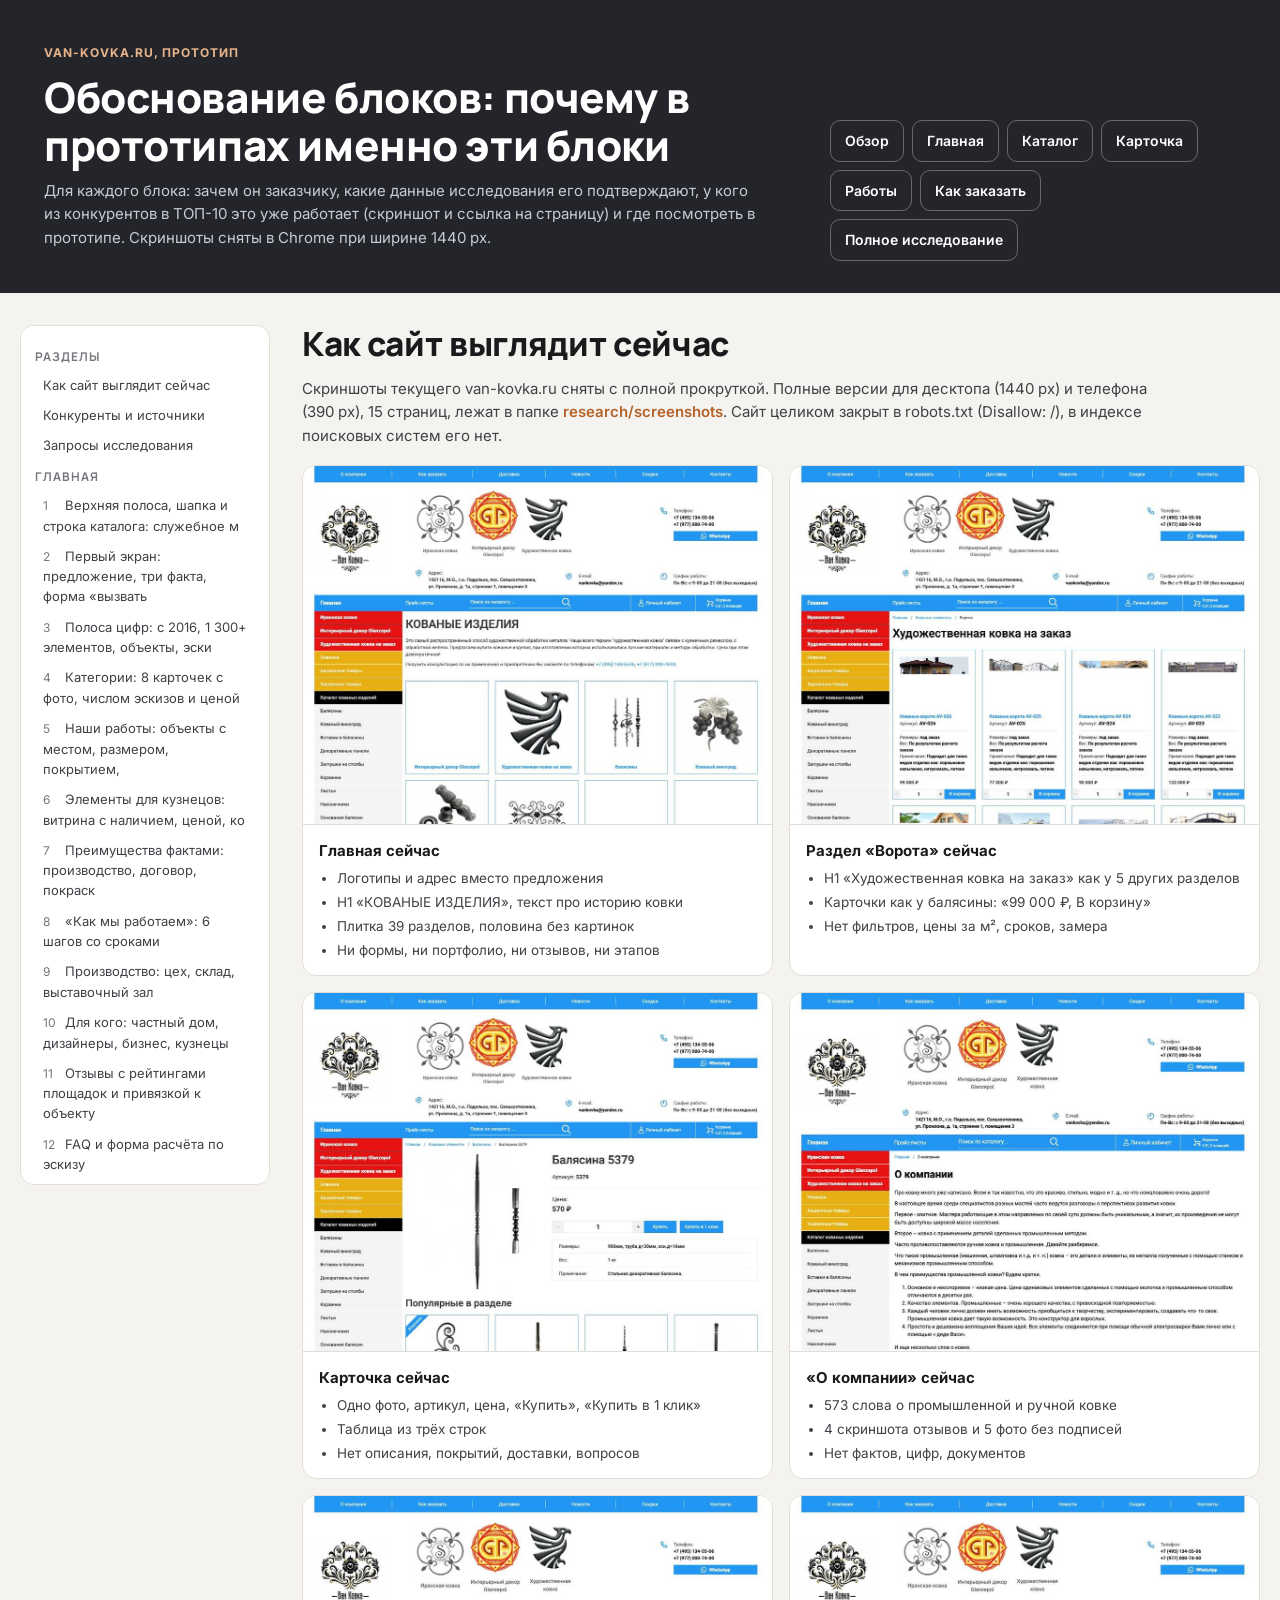
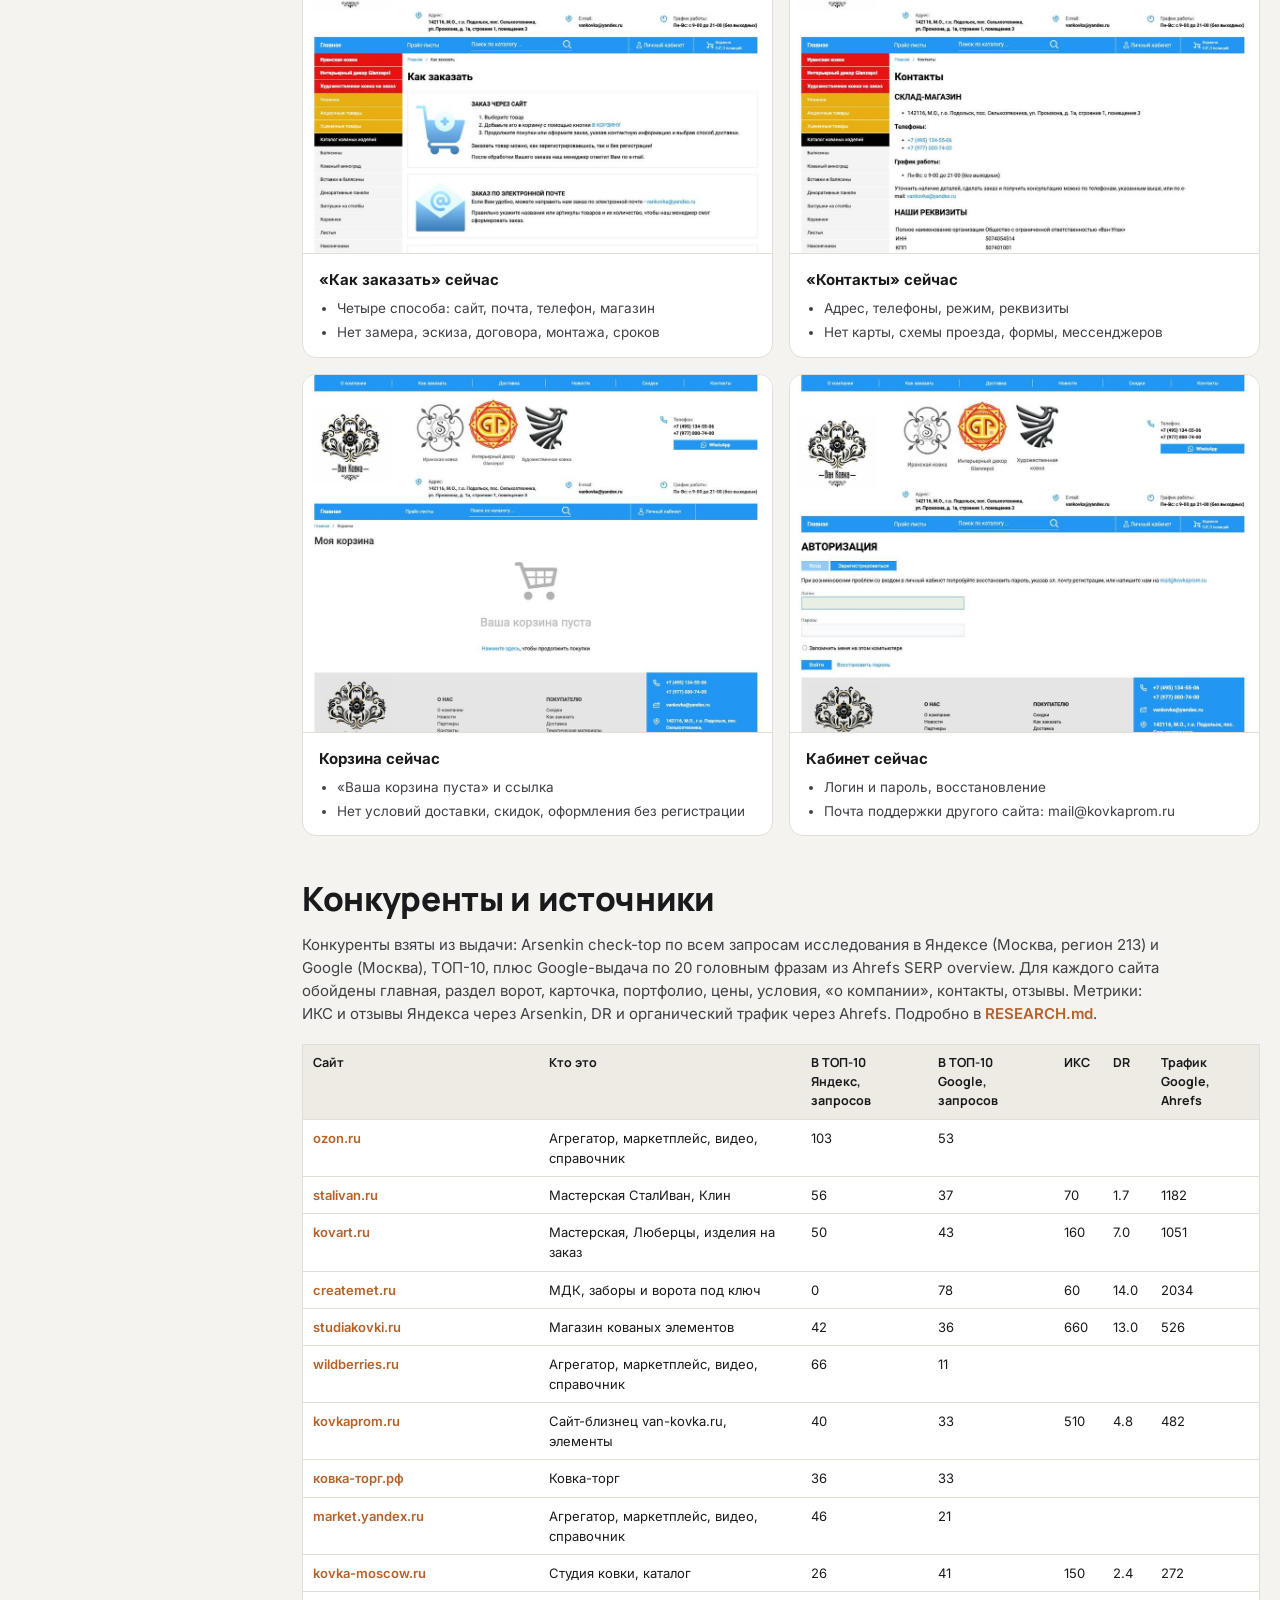
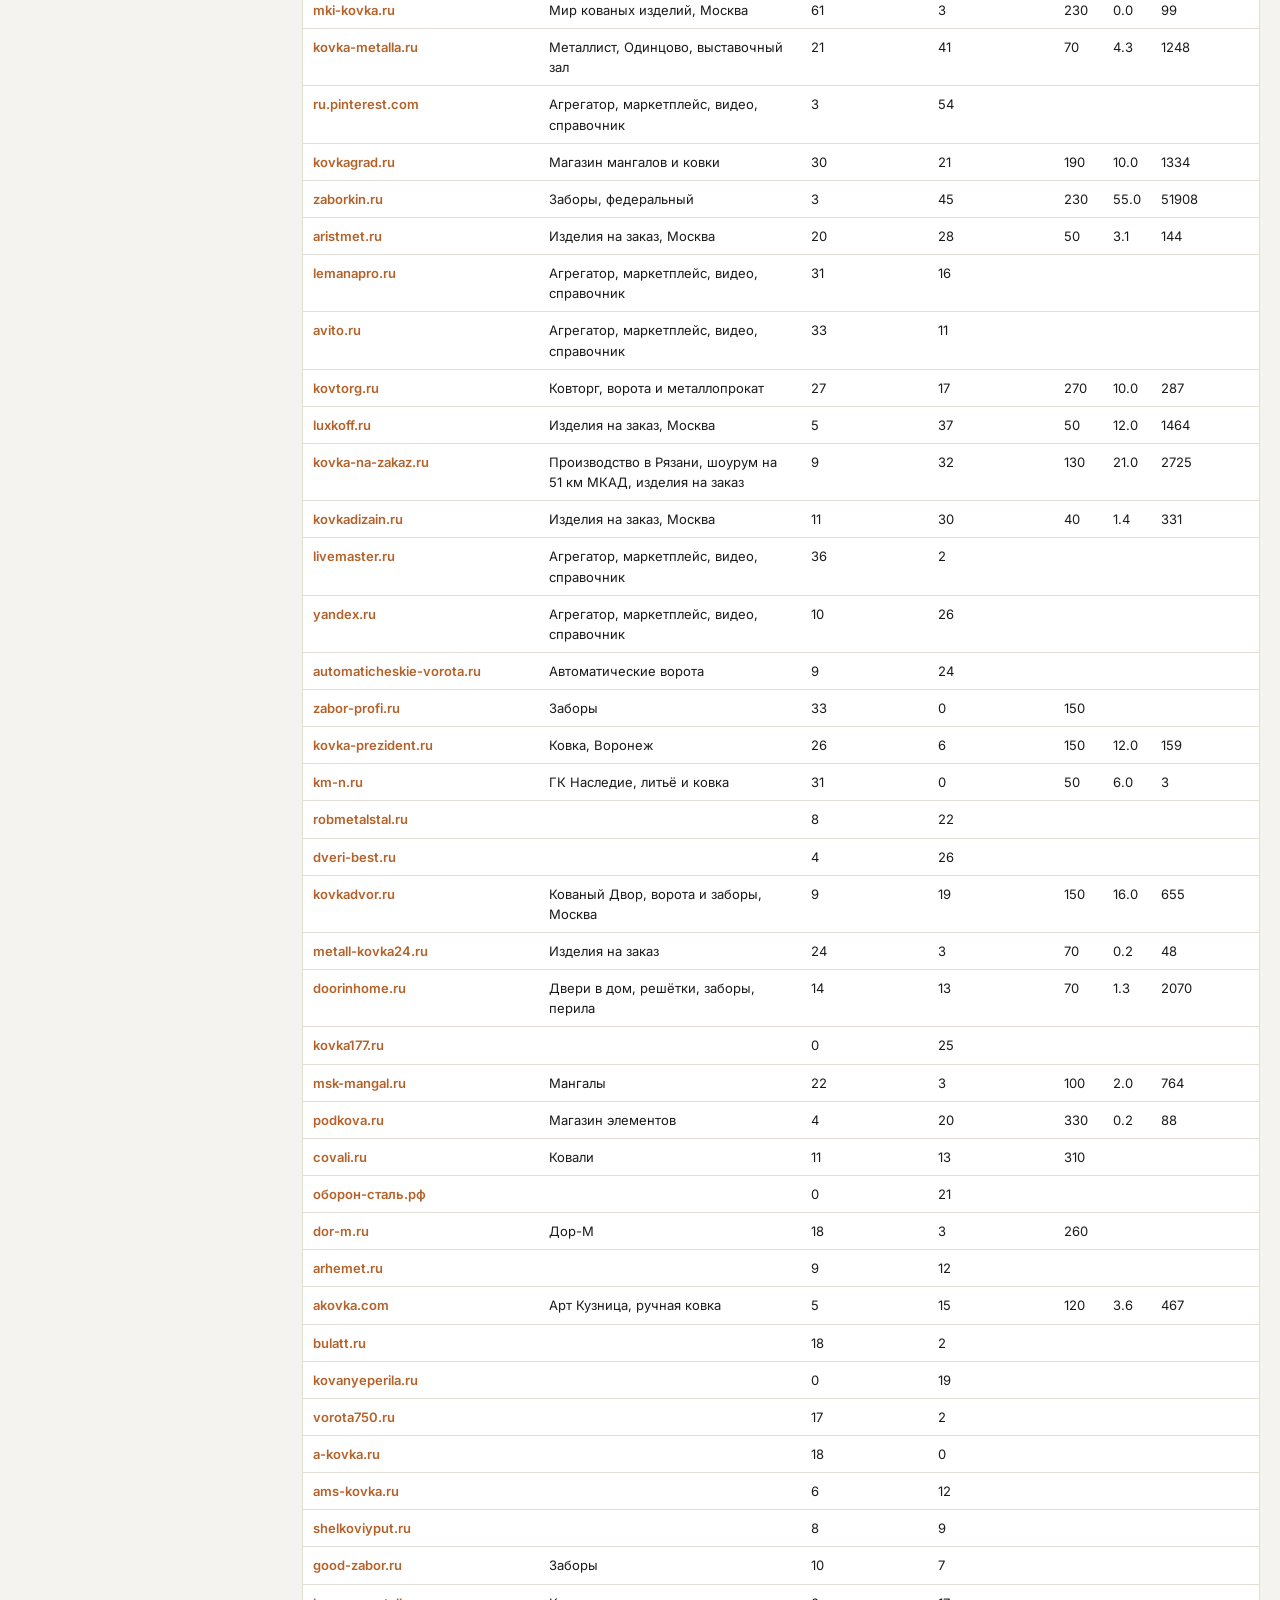
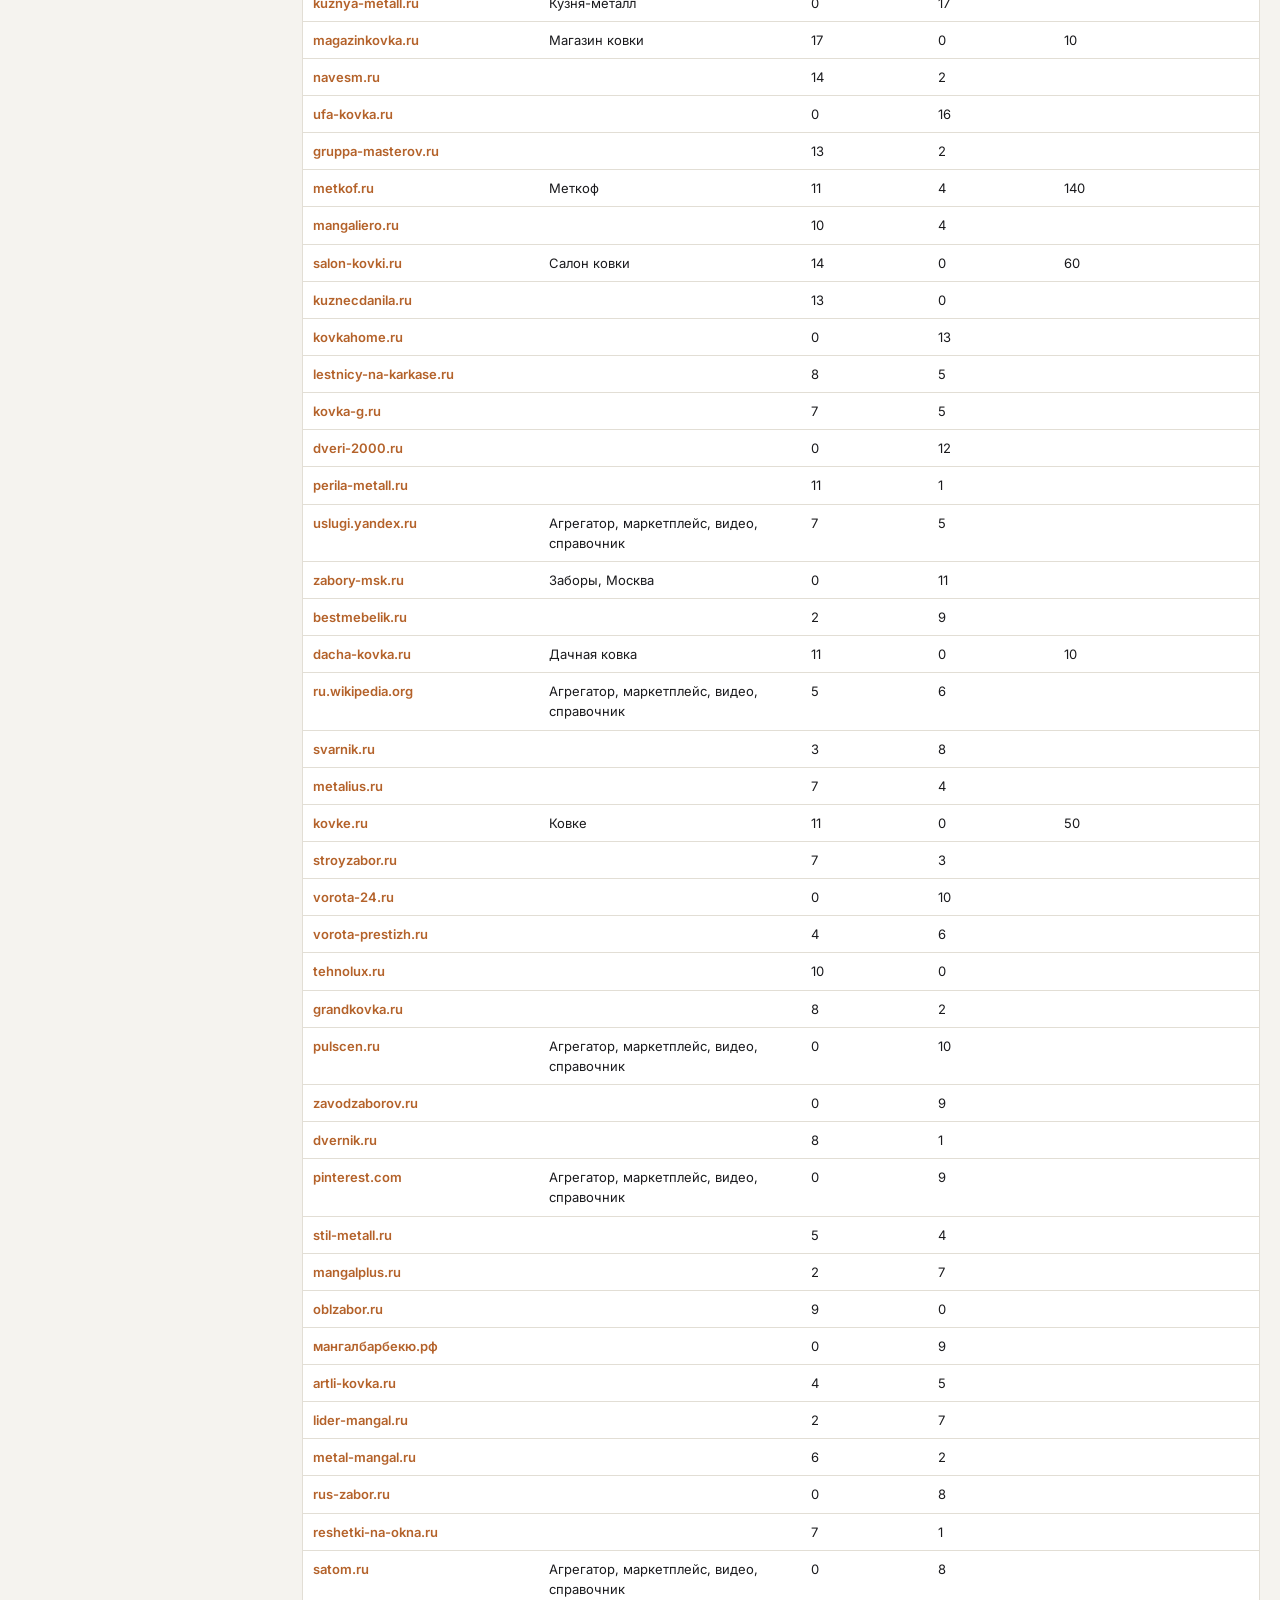
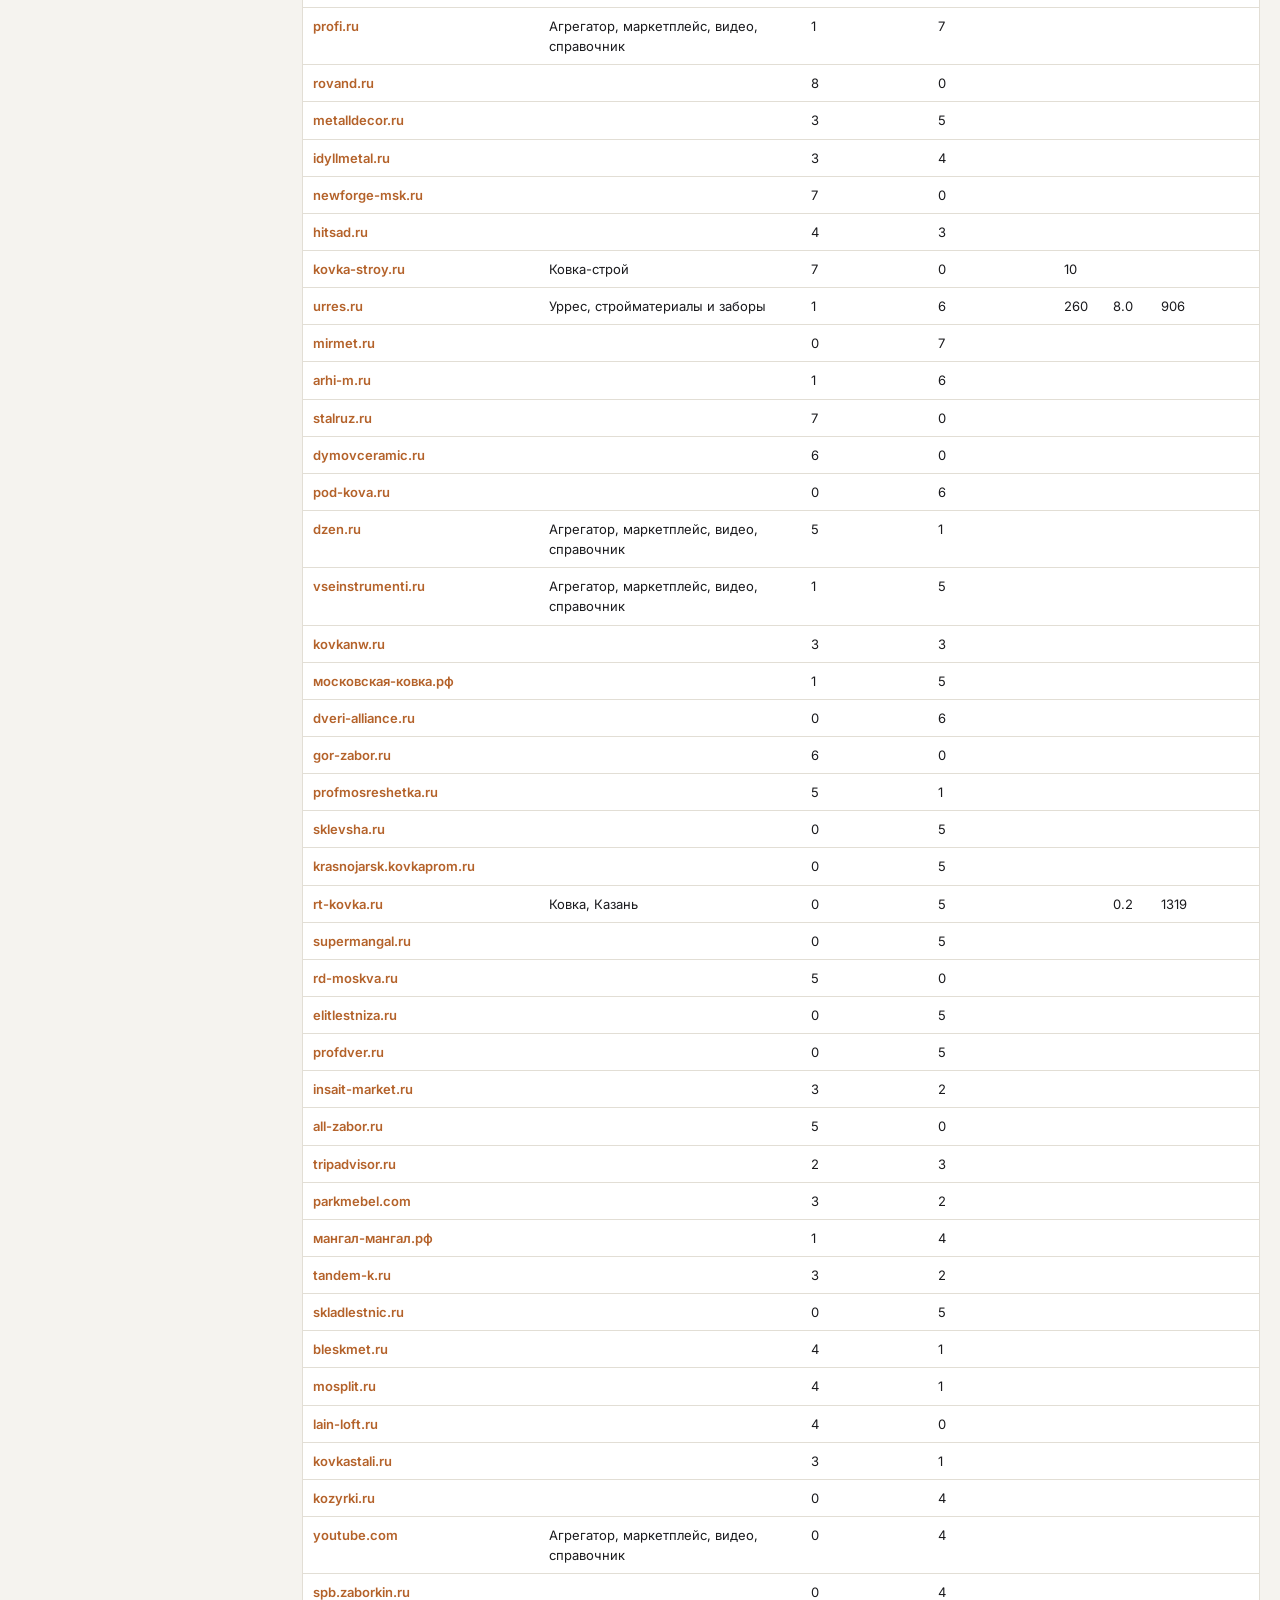
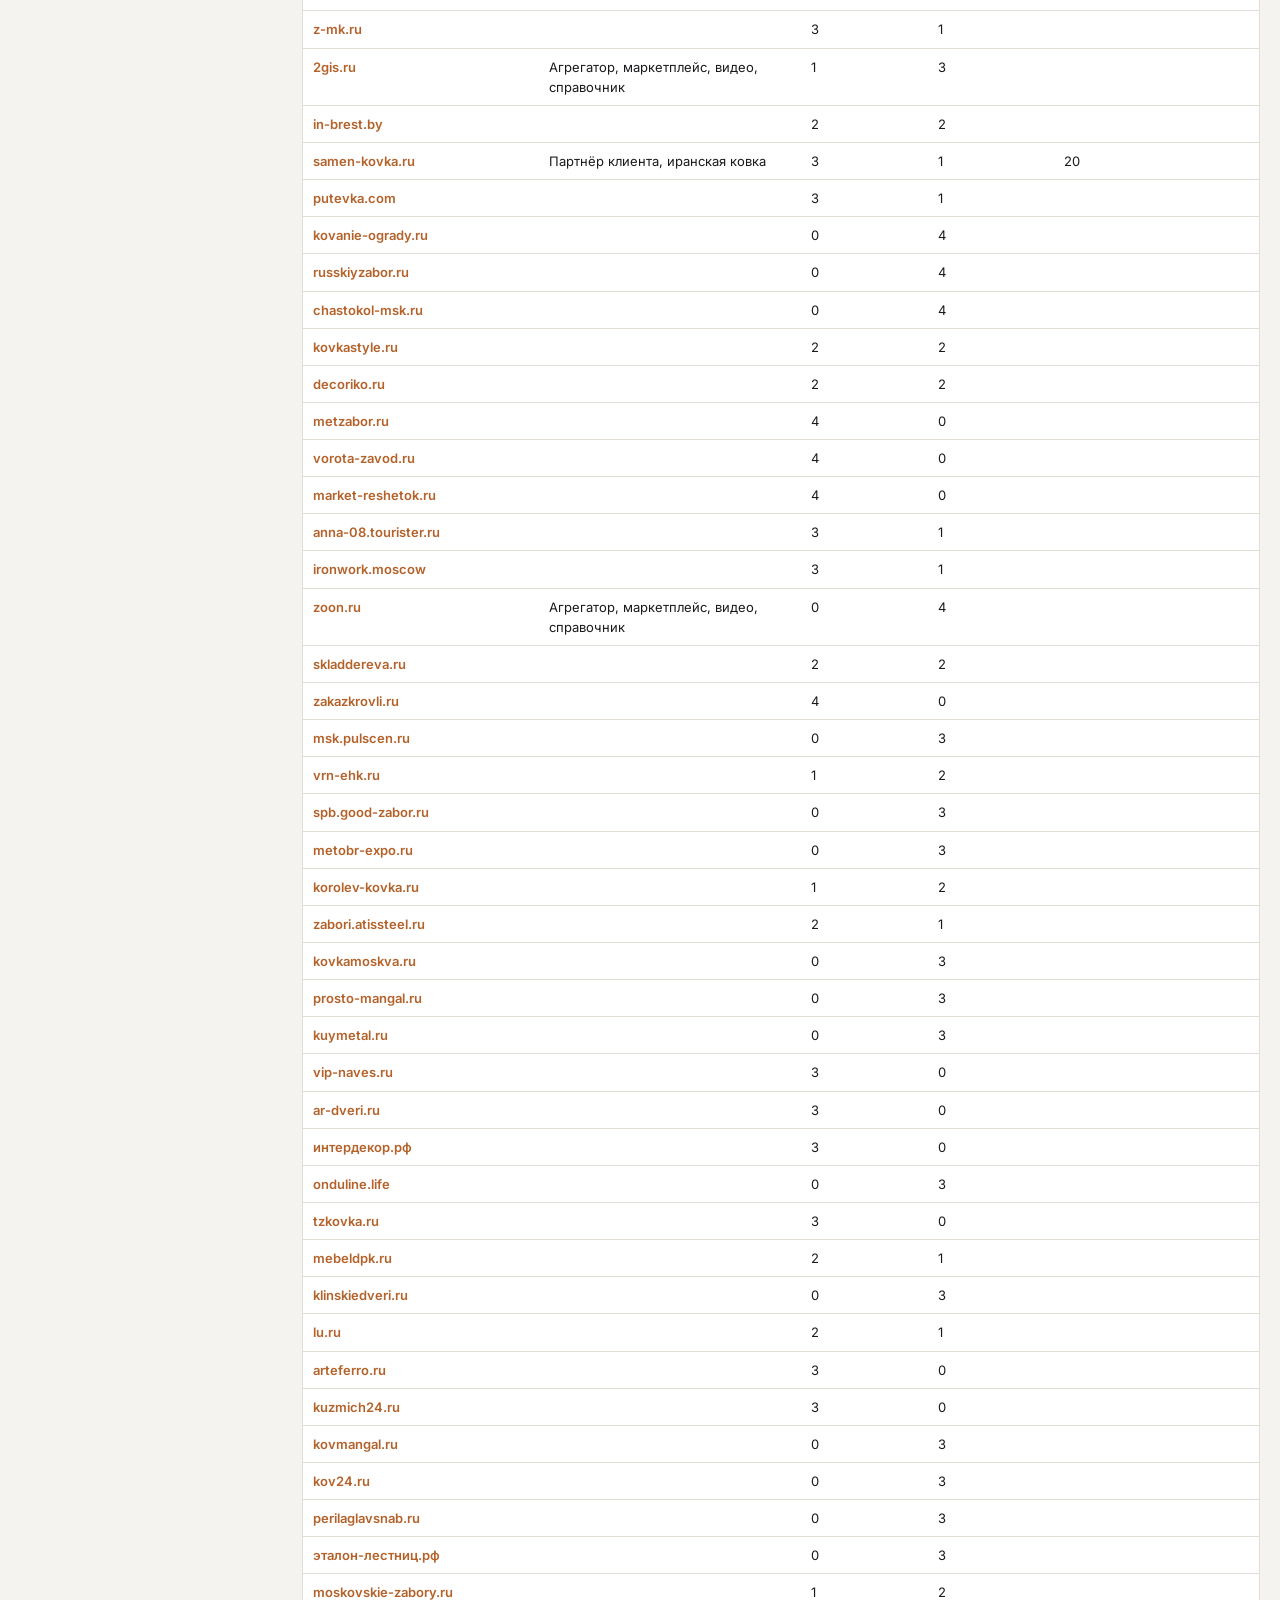
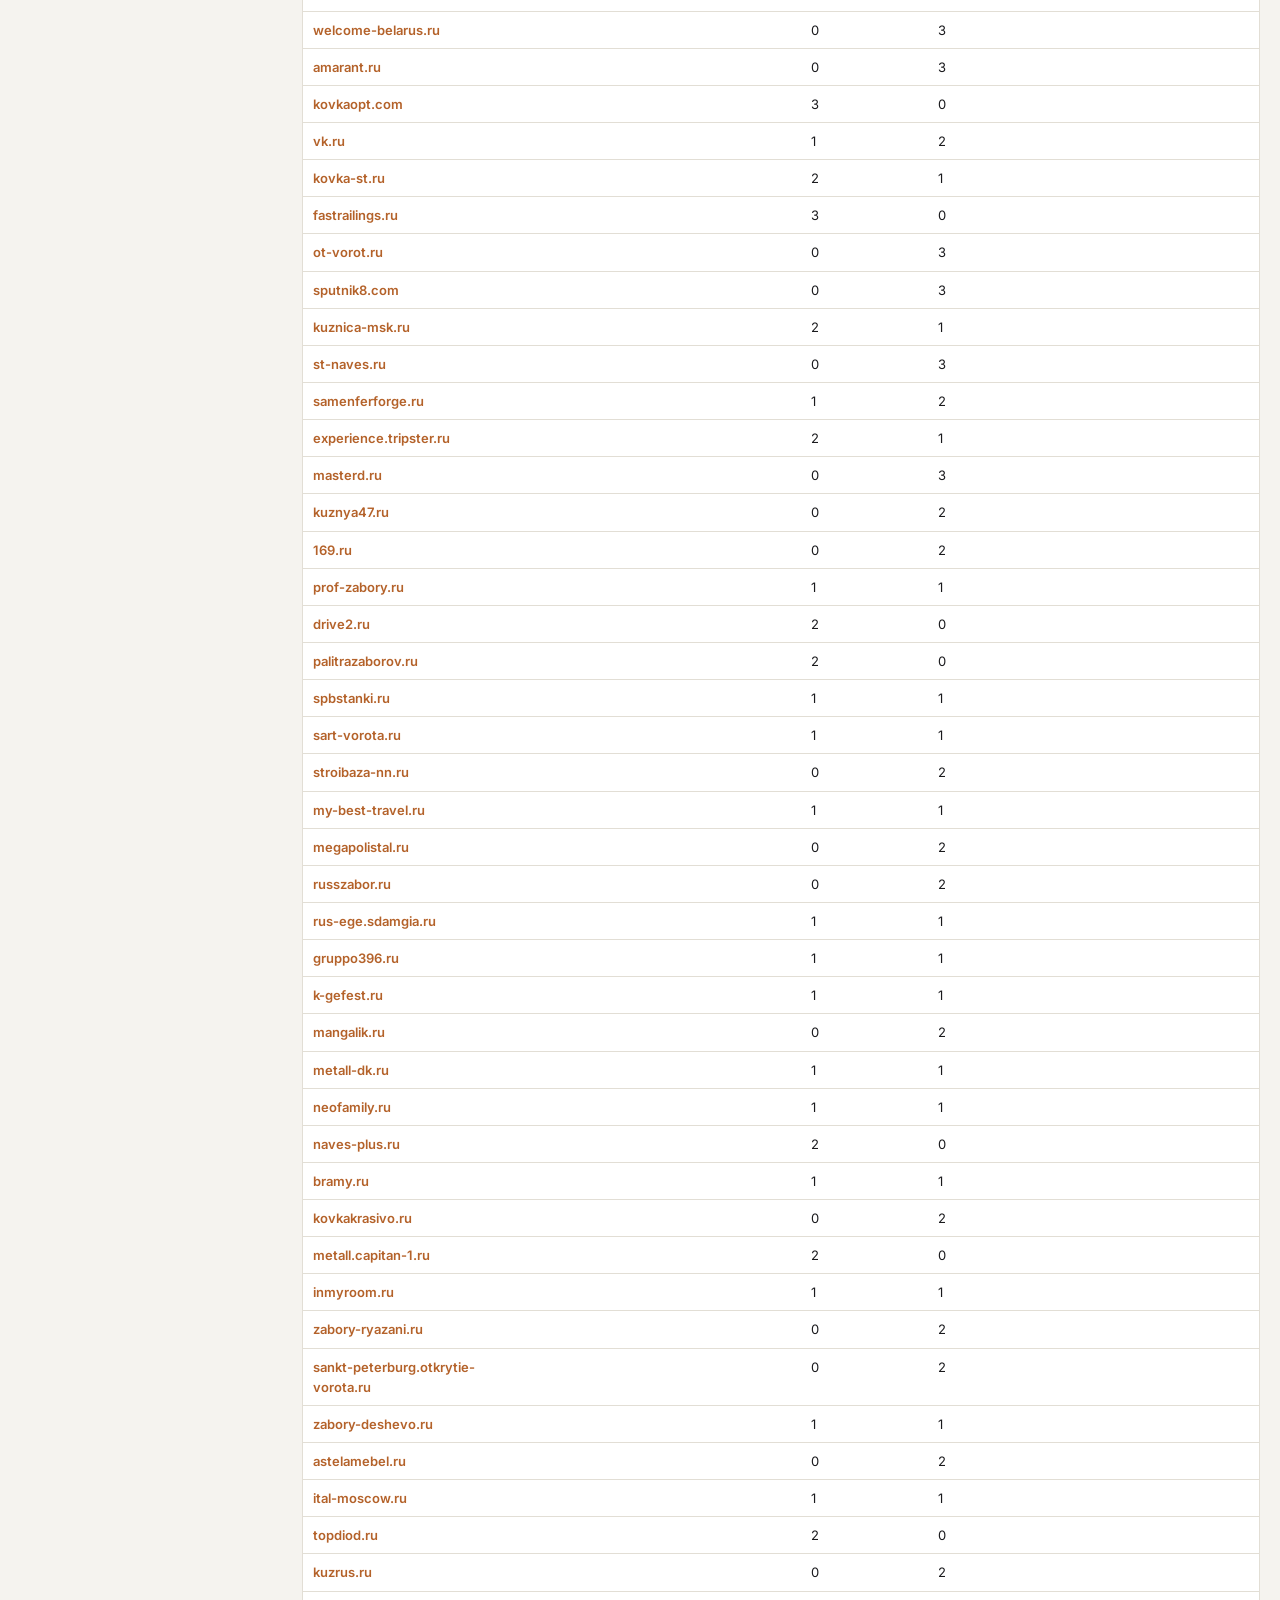
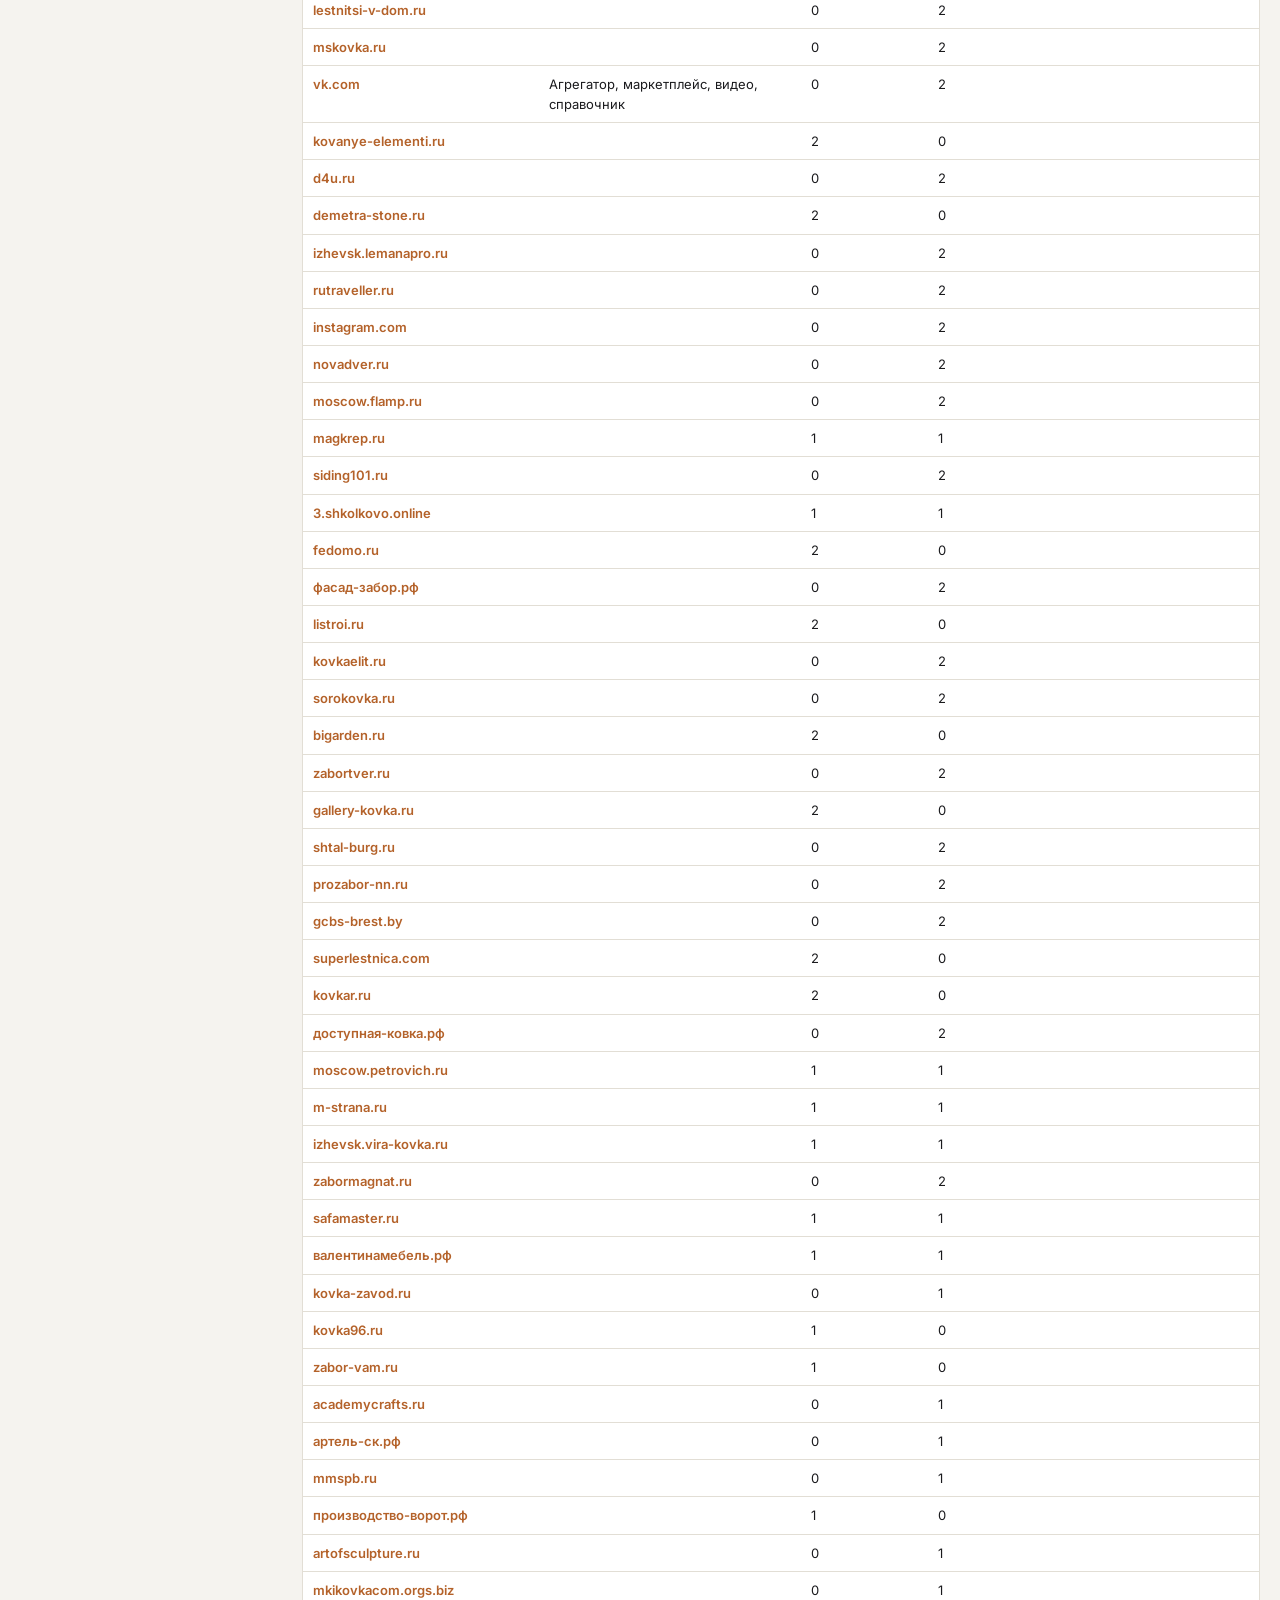
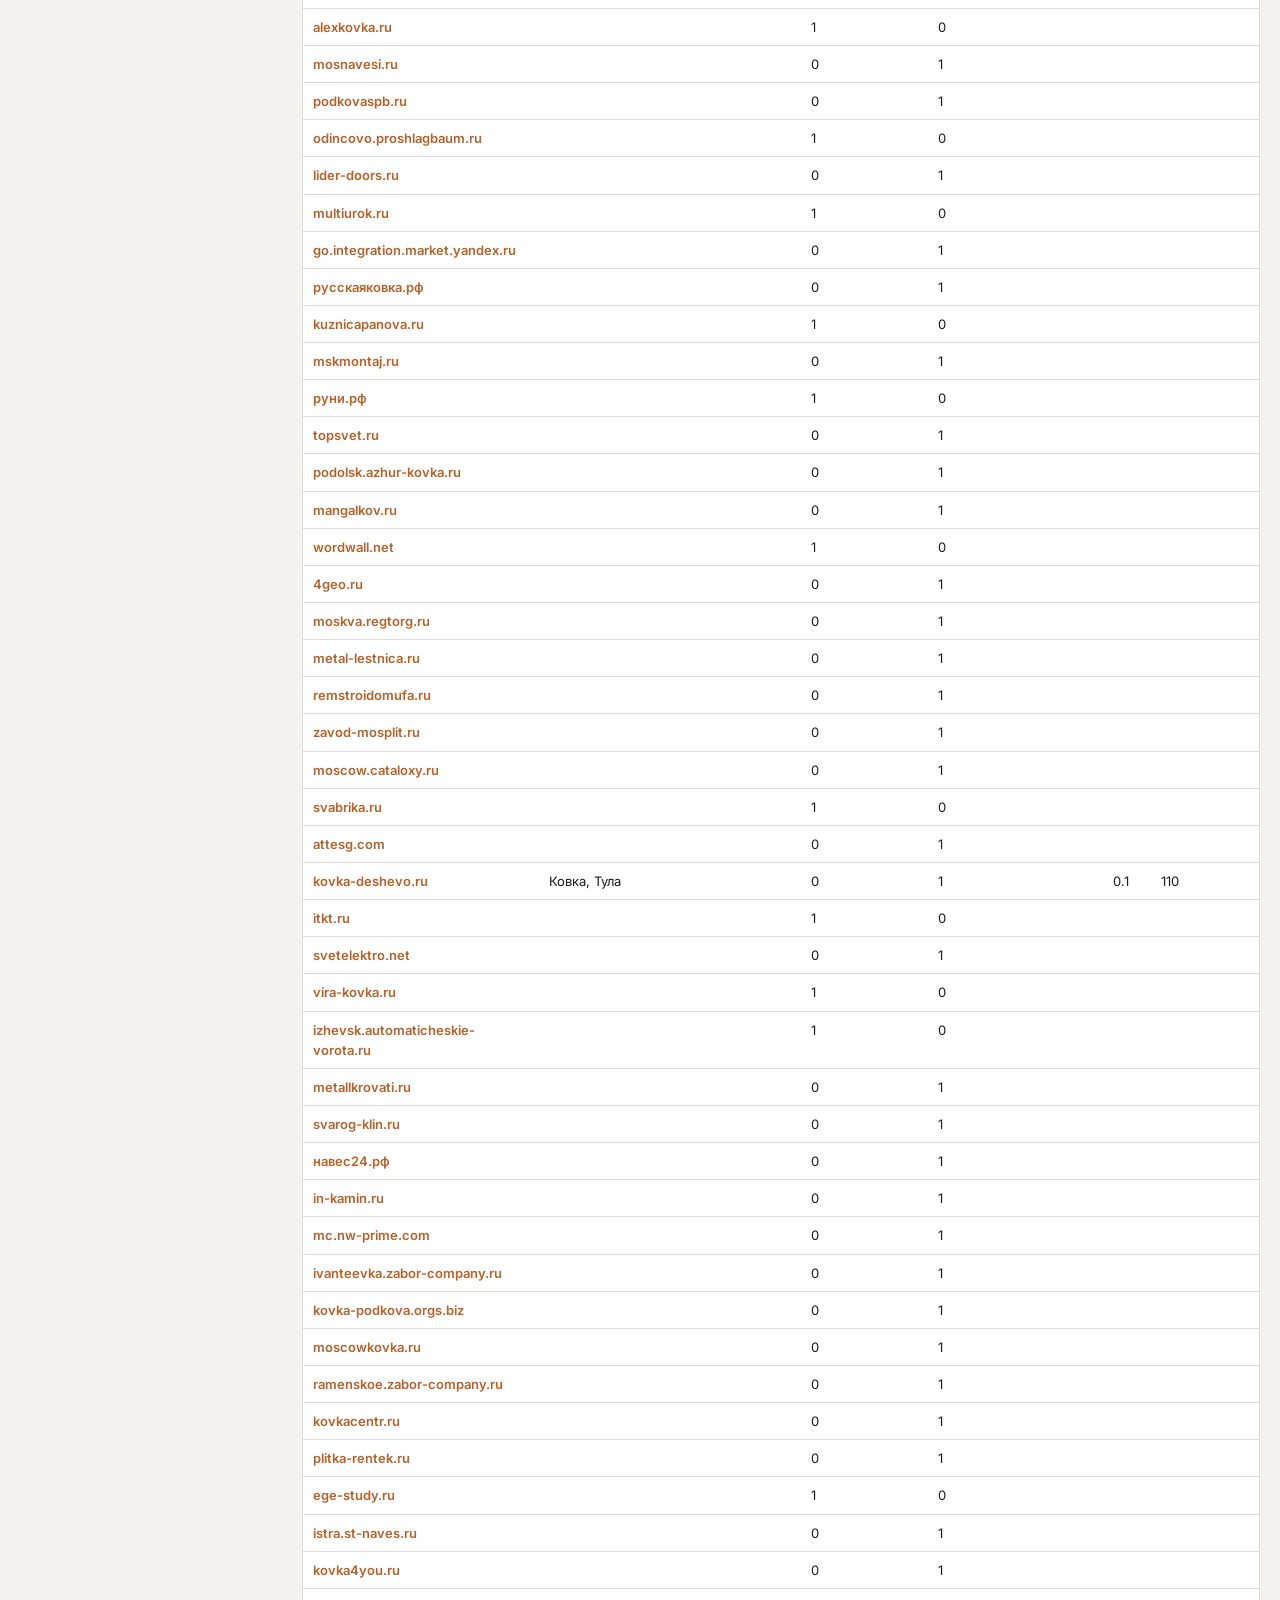
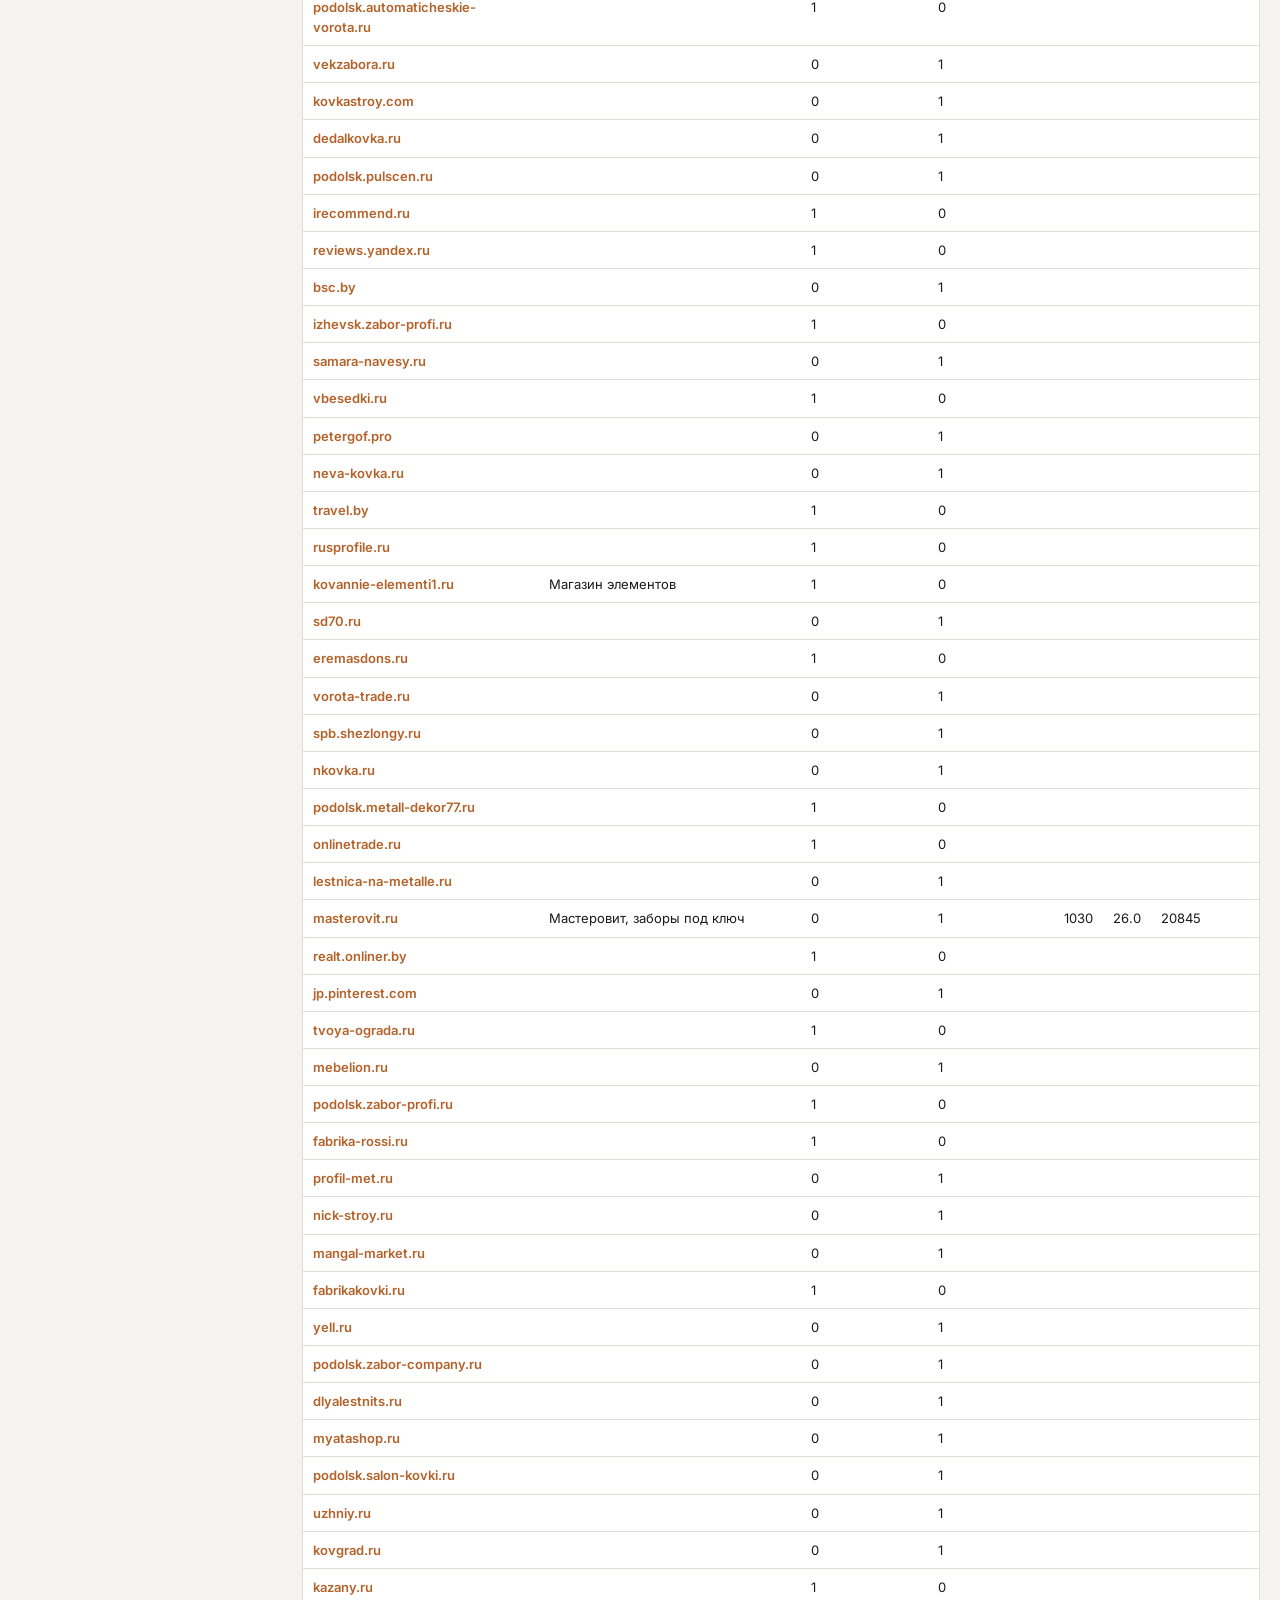
==== commit 129544fc: "Шапка без дублей: служебное меню в верхней полосе, поиск по каталогу и артикулу с подсказками, строк" ====
--- a/rationale.html
+++ b/rationale.html
@@ -88,7 +88,7 @@
     <a href="#was">Как сайт выглядит сейчас</a>
     <a href="#sources">Конкуренты и источники</a>
     <a href="#queries">Запросы исследования</a>
-    <h4>Главная</h4><a href="#h1"><span class="n">1</span>Верхняя полоса и шапка: телефон и мессенджеры в поло</a><a href="#h2"><span class="n">2</span>Первый экран: предложение, три факта, форма «вызвать</a><a href="#h3"><span class="n">3</span>Полоса цифр: с 2016, 1&nbsp;300+ элементов, объекты, эски</a><a href="#h4"><span class="n">4</span>Категории: 8 карточек с фото, числом эскизов и ценой</a><a href="#h5"><span class="n">5</span>Наши работы: объекты с местом, размером, покрытием, </a><a href="#h6"><span class="n">6</span>Элементы для кузнецов: витрина с наличием, ценой, ко</a><a href="#h7"><span class="n">7</span>Преимущества фактами: производство, договор, покраск</a><a href="#h8"><span class="n">8</span>«Как мы работаем»: 6 шагов со сроками</a><a href="#h9"><span class="n">9</span>Производство: цех, склад, выставочный зал</a><a href="#h10"><span class="n">10</span>Для кого: частный дом, дизайнеры, бизнес, кузнецы</a><a href="#h11"><span class="n">11</span>Отзывы с рейтингами площадок и привязкой к объекту</a><a href="#h12"><span class="n">12</span>FAQ и форма расчёта по эскизу</a><h4>Каталог: кованые ворота</h4><a href="#c1"><span class="n">13</span>Заголовок раздела: число эскизов, цена «от» за м², с</a><a href="#c2"><span class="n">14</span>Быстрые фильтры по назначению и фильтр по параметрам</a><a href="#c3"><span class="n">15</span>Карточки эскизов: тип, рисунок, цена «от» за м², ори</a><a href="#c4"><span class="n">16</span>Лид-карточки в сетке: свой эскиз и замер</a><a href="#c5"><span class="n">17</span>Из чего складывается цена, этапы, установленные воро</a><a href="#c6"><span class="n">18</span>Магазин элементов: разделы, фильтр по высоте и сечен</a><h4>Карточка изделия</h4><a href="#p1"><span class="n">19</span>Галерея крупных планов и «коротко» о ворота</a><a href="#p2"><span class="n">20</span>Блок расчёта: цена «от» с пересчётом, исполнение, по</a><a href="#p3"><span class="n">21</span>Табы: характеристики, материалы и покраска, комплект</a><a href="#p4"><span class="n">22</span>Где стоят эти ворота, дополнения к заказу, похожие э</a><h4>Наши работы и объект</h4><a href="#w1"><span class="n">23</span>Портфолио: фильтр по типу и району, карточки объекто</a><a href="#w2"><span class="n">24</span>Карта объектов, отзывы по объектам, «Заказать похоже</a><a href="#w3"><span class="n">25</span>Карточка объекта: задача, факты, фото, ход работы по</a><h4>О производстве</h4><a href="#a1"><span class="n">26</span>Производство: фото цеха, склада, образцов, мастеров;</a><a href="#a2"><span class="n">27</span>Команда, документы и сертификаты, партнёры, отзывы, </a><h4>Как заказать</h4><a href="#o1"><span class="n">28</span>Как заказать: шесть шагов для изделий и четыре для э</a><a href="#o2"><span class="n">29</span>Замер: что делает замерщик, когда бесплатно, зона вы</a><a href="#o3"><span class="n">30</span>Доставка и самовывоз</a><a href="#o4"><span class="n">31</span>Монтаж, оплата и гарантия</a><h4>Контакты</h4><a href="#k1"><span class="n">32</span>Контакты: карта, адреса цеха и магазина, схема проез</a><h4>Корзина и кабинет</h4><a href="#r1"><span class="n">33</span>Корзина: элементы с остатком, изделие на заказ как з</a><a href="#r2"><span class="n">34</span>Личный кабинет: статус изделия по этапам с фото из ц</a>
+    <h4>Главная</h4><a href="#h1"><span class="n">1</span>Верхняя полоса, шапка и строка каталога: служебное м</a><a href="#h2"><span class="n">2</span>Первый экран: предложение, три факта, форма «вызвать</a><a href="#h3"><span class="n">3</span>Полоса цифр: с 2016, 1&nbsp;300+ элементов, объекты, эски</a><a href="#h4"><span class="n">4</span>Категории: 8 карточек с фото, числом эскизов и ценой</a><a href="#h5"><span class="n">5</span>Наши работы: объекты с местом, размером, покрытием, </a><a href="#h6"><span class="n">6</span>Элементы для кузнецов: витрина с наличием, ценой, ко</a><a href="#h7"><span class="n">7</span>Преимущества фактами: производство, договор, покраск</a><a href="#h8"><span class="n">8</span>«Как мы работаем»: 6 шагов со сроками</a><a href="#h9"><span class="n">9</span>Производство: цех, склад, выставочный зал</a><a href="#h10"><span class="n">10</span>Для кого: частный дом, дизайнеры, бизнес, кузнецы</a><a href="#h11"><span class="n">11</span>Отзывы с рейтингами площадок и привязкой к объекту</a><a href="#h12"><span class="n">12</span>FAQ и форма расчёта по эскизу</a><h4>Каталог: кованые ворота</h4><a href="#c1"><span class="n">13</span>Заголовок раздела: число эскизов, цена «от» за м², с</a><a href="#c2"><span class="n">14</span>Быстрые фильтры по назначению и фильтр по параметрам</a><a href="#c3"><span class="n">15</span>Карточки эскизов: тип, рисунок, цена «от» за м², ори</a><a href="#c4"><span class="n">16</span>Лид-карточки в сетке: свой эскиз и замер</a><a href="#c5"><span class="n">17</span>Из чего складывается цена, этапы, установленные воро</a><a href="#c6"><span class="n">18</span>Магазин элементов: разделы, фильтр по высоте и сечен</a><h4>Карточка изделия</h4><a href="#p1"><span class="n">19</span>Галерея крупных планов и «коротко» о ворота</a><a href="#p2"><span class="n">20</span>Блок расчёта: цена «от» с пересчётом, исполнение, по</a><a href="#p3"><span class="n">21</span>Табы: характеристики, материалы и покраска, комплект</a><a href="#p4"><span class="n">22</span>Где стоят эти ворота, дополнения к заказу, похожие э</a><h4>Наши работы и объект</h4><a href="#w1"><span class="n">23</span>Портфолио: фильтр по типу и району, карточки объекто</a><a href="#w2"><span class="n">24</span>Карта объектов, отзывы по объектам, «Заказать похоже</a><a href="#w3"><span class="n">25</span>Карточка объекта: задача, факты, фото, ход работы по</a><h4>О производстве</h4><a href="#a1"><span class="n">26</span>Производство: фото цеха, склада, образцов, мастеров;</a><a href="#a2"><span class="n">27</span>Команда, документы и сертификаты, партнёры, отзывы, </a><h4>Как заказать</h4><a href="#o1"><span class="n">28</span>Как заказать: шесть шагов для изделий и четыре для э</a><a href="#o2"><span class="n">29</span>Замер: что делает замерщик, когда бесплатно, зона вы</a><a href="#o3"><span class="n">30</span>Доставка и самовывоз</a><a href="#o4"><span class="n">31</span>Монтаж, оплата и гарантия</a><h4>Контакты</h4><a href="#k1"><span class="n">32</span>Контакты: карта, адреса цеха и магазина, схема проез</a><h4>Корзина и кабинет</h4><a href="#r1"><span class="n">33</span>Корзина: элементы с остатком, изделие на заказ как з</a><a href="#r2"><span class="n">34</span>Личный кабинет: статус изделия по этапам с фото из ц</a>
     <h4>Прочее</h4>
     <a href="#removed">Что убрали</a>
   </aside>
@@ -114,9 +114,9 @@
 
     <section class="rat-sec" id="home"><h2>Главная</h2>
 <article class="rat" id="h1">
-  <div class="head"><span class="num">1</span><h3>Верхняя полоса и шапка: телефон и мессенджеры в полосе, меню по типам изделий, кабинет, корзина, «Рассчитать стоимость»</h3><span class="tagchip mix">Существующий + новое</span></div>
-  <div>
-    <div class="why"><b>Зачем</b><p>Сейчас каталог повторяется трижды (верхнее меню, левая колонка из 45 пунктов, подвал), а действия нет: только телефон и корзина. Клиент, который ищет ворота, должен найти раздел «Ворота» в одном месте и сразу видеть, как получить расчёт.</p></div>
+  <div class="head"><span class="num">1</span><h3>Верхняя полоса, шапка и строка каталога: служебное меню, поиск по артикулу, изделия по типам, три направления с логотипами, «Рассчитать стоимость»</h3><span class="tagchip mix">Существующий + новое</span></div>
+  <div>
+    <div class="why"><b>Зачем</b><p>Сейчас каталог повторяется трижды (верхнее меню, левая колонка из 45 пунктов, подвал), а действия нет: только телефон и корзина. В прототипе каждый пункт встречается один раз: служебные разделы в верхней полосе (как на текущем сайте), поиск по каталогу и артикулу в шапке (на сайте он есть, для магазина из 1&nbsp;300+ позиций обязателен), изделия по типам в строке каталога. Три направления, которые владелец вынес логотипами в шапку (Иранская ковка со ссылкой на samen-kovka.ru, Интерьерный декор Glanzepol, Художественная ковка), сохранены: стоят справа в строке каталога и отдельным блоком на главной.</p></div>
     <div class="data"><b>Данные исследования</b><ul><li>У 10 из 10 конкурентов в шапке меню по типам изделий, у 8 из 10 кнопка действия («Получить расчёт», «Рассчитать», «Вызов замерщика»)</li><li>kovka-na-zakaz: телефон, мессенджеры, «Каталог» и поиск в одной строке; полоса «Цены, География работ, Шоурумы, Клиентам»</li><li>В семантике запросы по типам: «кованые ворота» 1&nbsp;581, «кованые перила» 1&nbsp;261, «кованый забор» 967, «кованые элементы» 839 (Wordstat, Москва)</li></ul></div>
     <div class="proto"><b style="display:block;font-size:12px;text-transform:uppercase;letter-spacing:.08em;color:var(--muted);margin-bottom:6px">Где в прототипе</b><a href="prototypes/home.html#top">home.html, верхняя полоса, шапка и полоса категорий</a></div>
   </div>
--- a/assets/styles.css
+++ b/assets/styles.css
@@ -114,6 +114,9 @@
 .topbar .grow{flex:1}
 .topbar a:hover{color:#fff}
 .topbar .direct{color:#F2C98A;font-weight:600}
+.topbar .tb-nav{display:flex;gap:2px;margin-left:-9px}
+.topbar .tb-nav a{padding:4px 9px;border-radius:6px;color:#D5D7DE}
+.topbar .tb-nav a:hover,.topbar .tb-nav a.active{background:rgba(255,255,255,.12);color:#fff}
 .topbar .phone{color:#fff;font-weight:700;font-size:14px;white-space:nowrap}
 .topbar .tb-msgs{display:inline-flex;gap:4px}
 .topbar .tb-msgs a{width:24px;height:24px;border-radius:6px;display:inline-flex;align-items:center;justify-content:center;background:rgba(255,255,255,.08);color:#fff}
@@ -137,13 +140,33 @@
 .msg:hover{border-color:var(--ink)}
 .msg svg{width:20px;height:20px}
 .msg.wa{color:#1EAA5B}.msg.tg{color:#2AA3E0}.msg.mx{color:#6B3BD6}
+.search{flex:1;max-width:620px;position:relative;display:flex;align-items:center;gap:8px;border:1px solid var(--line-2);border-radius:var(--radius-s);padding:0 12px;height:44px;background:#fff}
+.search > svg{width:18px;height:18px;color:var(--muted);flex:none}
+.search input{border:0;outline:0;flex:1;min-width:0;background:transparent;font-size:14.5px;height:100%}
+.search input::-webkit-search-cancel-button{display:none}
+.search:focus-within{border-color:var(--ink)}
+.search-drop{position:absolute;left:0;right:0;top:calc(100% + 6px);background:#fff;border:1px solid var(--line);border-radius:12px;box-shadow:var(--shadow-2);padding:6px;display:none;z-index:600}
+.search-drop.open{display:block}
+.search-drop a{display:flex;justify-content:space-between;align-items:baseline;gap:10px;padding:9px 10px;border-radius:8px;font-size:14px;border:0}
+.search-drop a:hover{background:var(--surface-2)}
+.search-drop a span{color:var(--muted);font-size:12.5px;white-space:nowrap}
+.search-drop .none{padding:10px;color:var(--muted);font-size:13.5px}
+.search.in-drawer{max-width:none;margin-bottom:6px}
 .hdr-icons{display:flex;gap:6px;flex:none;margin-left:auto}
 .hdr-icons a{position:relative}
 .hdr-icons .cnt{position:absolute;top:-6px;right:-6px;background:var(--brand);color:#fff;font-size:11px;font-weight:700;border-radius:999px;min-width:18px;height:18px;display:flex;align-items:center;justify-content:center;padding:0 4px}
 .burger{display:none;width:44px;height:44px;border:1px solid var(--line);border-radius:10px;background:#fff;align-items:center;justify-content:center}
 .burger svg{width:22px;height:22px}
 .catbar{background:var(--surface);border-bottom:1px solid var(--line)}
-.catbar .container{display:flex;gap:2px;min-height:46px;padding-top:4px;padding-bottom:4px;align-items:center;flex-wrap:wrap}
+.catbar .container{display:flex;gap:4px 16px;min-height:48px;padding-top:5px;padding-bottom:5px;align-items:center;flex-wrap:wrap}
+.cat-links{display:flex;flex-wrap:wrap;gap:2px;flex:0 1 auto;min-width:0}
+.cb-brands{margin-left:auto}
+.cb-brands{display:flex;gap:6px;flex:none;align-items:center;flex-wrap:wrap}
+.catbar .cb-brands a{display:inline-flex;align-items:center;gap:6px;padding:3px 10px 3px 4px;border:1px solid var(--line);border-radius:999px;font-size:13px;font-weight:600;color:var(--ink);background:#fff;white-space:nowrap}
+.catbar .cb-brands a:hover{border-color:var(--ink);background:#fff;color:var(--ink)}
+.cb-brands a img{width:24px;height:24px;object-fit:contain;border-radius:50%;background:#fff}
+.cb-brands a svg{width:16px;height:16px;margin:4px;color:var(--brand)}
+.cb-brands a .ext{color:var(--muted);font-weight:500}
 .catbar .container::-webkit-scrollbar{display:none}
 .catbar a{padding:7px 9px;border-radius:8px;font-size:13px;font-weight:500;white-space:nowrap;color:var(--ink-2)}
 .catbar a:hover,.catbar a.active{background:var(--brand-soft);color:var(--brand-dark)}
@@ -282,6 +305,16 @@
 .info .btn{margin-top:auto;align-self:flex-start}
 .info p{font-size:14px;color:var(--ink-2);margin:0}
 .info .num{font-family:var(--font-h);font-weight:800;font-size:28px;color:var(--brand);line-height:1}
+
+.dir-grid{display:grid;grid-template-columns:repeat(4,1fr);gap:14px}
+.dir{background:var(--surface);border:1px solid var(--line);border-radius:var(--radius);padding:18px;display:grid;grid-template-columns:72px minmax(0,1fr);gap:4px 14px;align-items:center;transition:.15s}
+.dir:hover{box-shadow:var(--shadow);border-color:var(--line-2)}
+.dir .lg{grid-row:1/3;width:72px;height:72px;border-radius:12px;background:var(--surface-2);display:flex;align-items:center;justify-content:center;overflow:hidden}
+.dir .lg img{width:60px;height:60px;object-fit:contain}
+.dir .lg svg{width:30px;height:30px;color:var(--brand)}
+.dir h3{font-size:16px;align-self:end}
+.dir p{font-size:13px;color:var(--ink-2);margin:0;align-self:start}
+.dir .go{grid-column:1/-1;font-size:13px;font-weight:600;color:var(--brand);margin-top:6px}
 
 /* ---------- Этапы ---------- */
 .steps{display:grid;grid-template-columns:repeat(6,1fr);gap:12px;counter-reset:step}
@@ -588,19 +621,25 @@
 .persona-grid{display:grid;grid-template-columns:repeat(3,1fr);gap:14px}
 
 /* ---------- Адаптив ---------- */
-@media (max-width:1300px){
+@media (max-width:1000px){
   .logo .lg-txt{display:none}
 }
+@media (max-width:900px){
+  .topbar .tb-nav{display:none}
+  .burger{display:inline-flex}
+}
 @media (max-width:1200px){
-  .hnav{display:none}
-  .burger{display:inline-flex}
+  .catbar .container{flex-wrap:nowrap;overflow:auto;scrollbar-width:none;padding-top:0;padding-bottom:0;height:48px;gap:10px}
+  .catbar .container::-webkit-scrollbar{display:none}
+  .cat-links{flex-wrap:nowrap;flex:none}
+  .cb-brands{flex-wrap:nowrap;flex:none;margin-left:0}
 }
 @media (max-width:1100px){
   .topbar .container{height:auto;min-height:36px;padding-top:6px;padding-bottom:6px;flex-wrap:wrap;gap:4px 18px;line-height:1.35}
   .topbar .grow{display:none}
   .topbar .direct{display:none}
   .prod-grid,.prod-grid.four,.work-grid{grid-template-columns:repeat(2,1fr)}
-  .cat-grid,.cat-grid.six,.info-grid.cols-4,.rating-row{grid-template-columns:repeat(2,1fr)}
+  .cat-grid,.cat-grid.six,.info-grid.cols-4,.rating-row,.dir-grid{grid-template-columns:repeat(2,1fr)}
   .cat-grid.three{grid-template-columns:repeat(2,1fr)}
   .el-grid{grid-template-columns:repeat(3,1fr)}
   .steps{grid-template-columns:repeat(3,1fr)}
@@ -643,14 +682,14 @@
   .topbar .container{height:auto;padding:6px 16px;gap:10px;flex-wrap:wrap;font-size:12px}
   .topbar .hide-m{display:none}
   .topbar .container{justify-content:space-between}
-  .catbar .container{flex-wrap:nowrap;overflow:auto;scrollbar-width:none;padding-top:0;padding-bottom:0;height:46px}
-  .catbar .container::-webkit-scrollbar{display:none}
-  .header .container{height:64px;gap:10px}
+  .header .container{height:auto;min-height:64px;gap:8px 10px;flex-wrap:wrap;padding-top:8px;padding-bottom:8px}
+  .header .search{order:5;flex:1 1 100%;max-width:none;height:42px}
+  .header .hdr-icons{margin-left:auto}
   .logo img{height:40px}
   .logo .lg-txt{display:none}
   .hdr-phone{display:none}
   .msgs{display:none}
-  .burger{display:inline-flex;margin-left:auto}
+  .burger{display:inline-flex;margin-left:0}
   .header .btn-primary{display:none}
   .hero .container{padding-top:32px;padding-bottom:32px}
   .bullets{grid-template-columns:1fr;gap:8px}
@@ -661,6 +700,7 @@
   .trust-strip .item{padding:14px 12px;border-left:0;border-top:1px solid var(--line)}
   .trust-strip b{font-size:20px}
   .prod-grid,.prod-grid.four,.work-grid,.work-grid.big,.cat-grid,.cat-grid.six,.cat-grid.three,.rating-row,.rev-grid,.info-grid.cols-4,.el-grid,.cross-grid,.photo-strip,.lk-cards,.persona-grid,.hub-grid,.hub-grid.four,.hub-grid.five{grid-template-columns:1fr}
+  .dir-grid{grid-template-columns:1fr}
   .steps,.steps.four{grid-template-columns:1fr 1fr;gap:8px}
   .calc{padding:22px;border-radius:16px}
   .row2,.row3,.opts,.proj-facts,.spec-cols{grid-template-columns:1fr}
